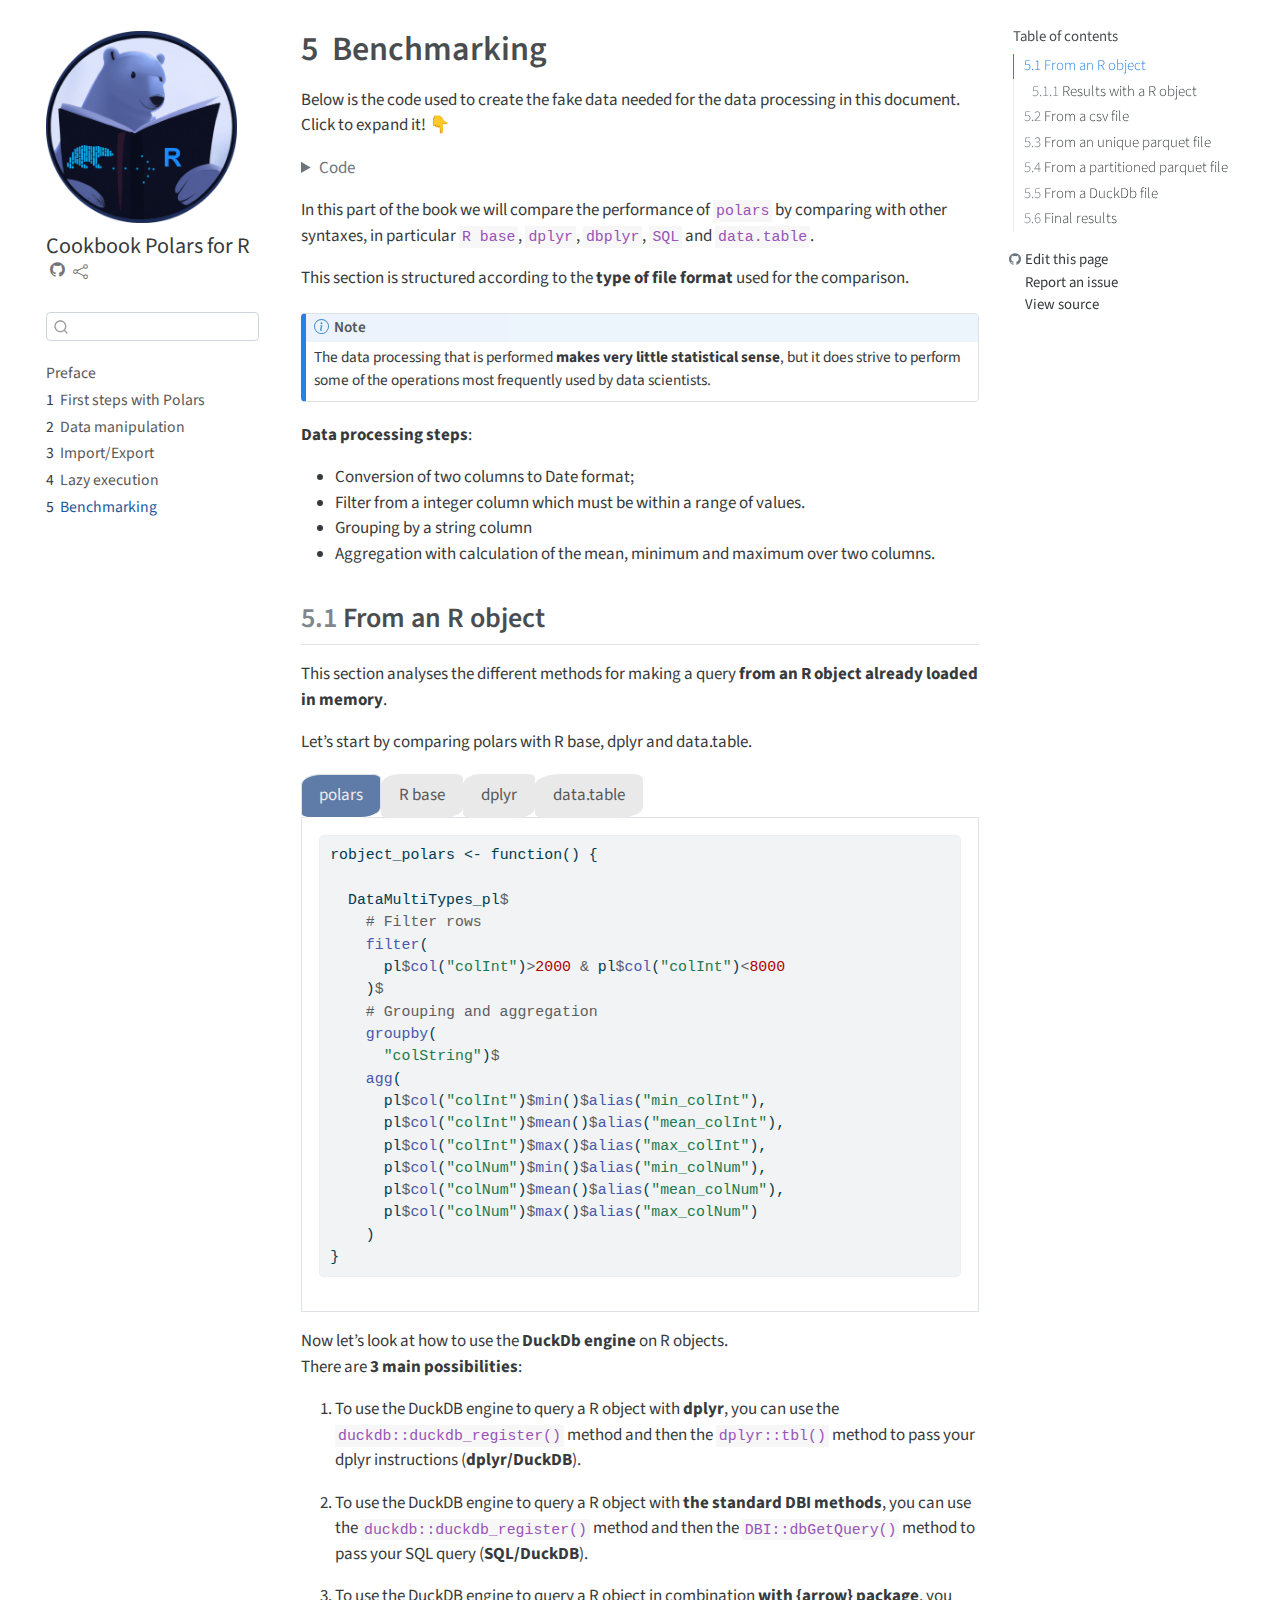
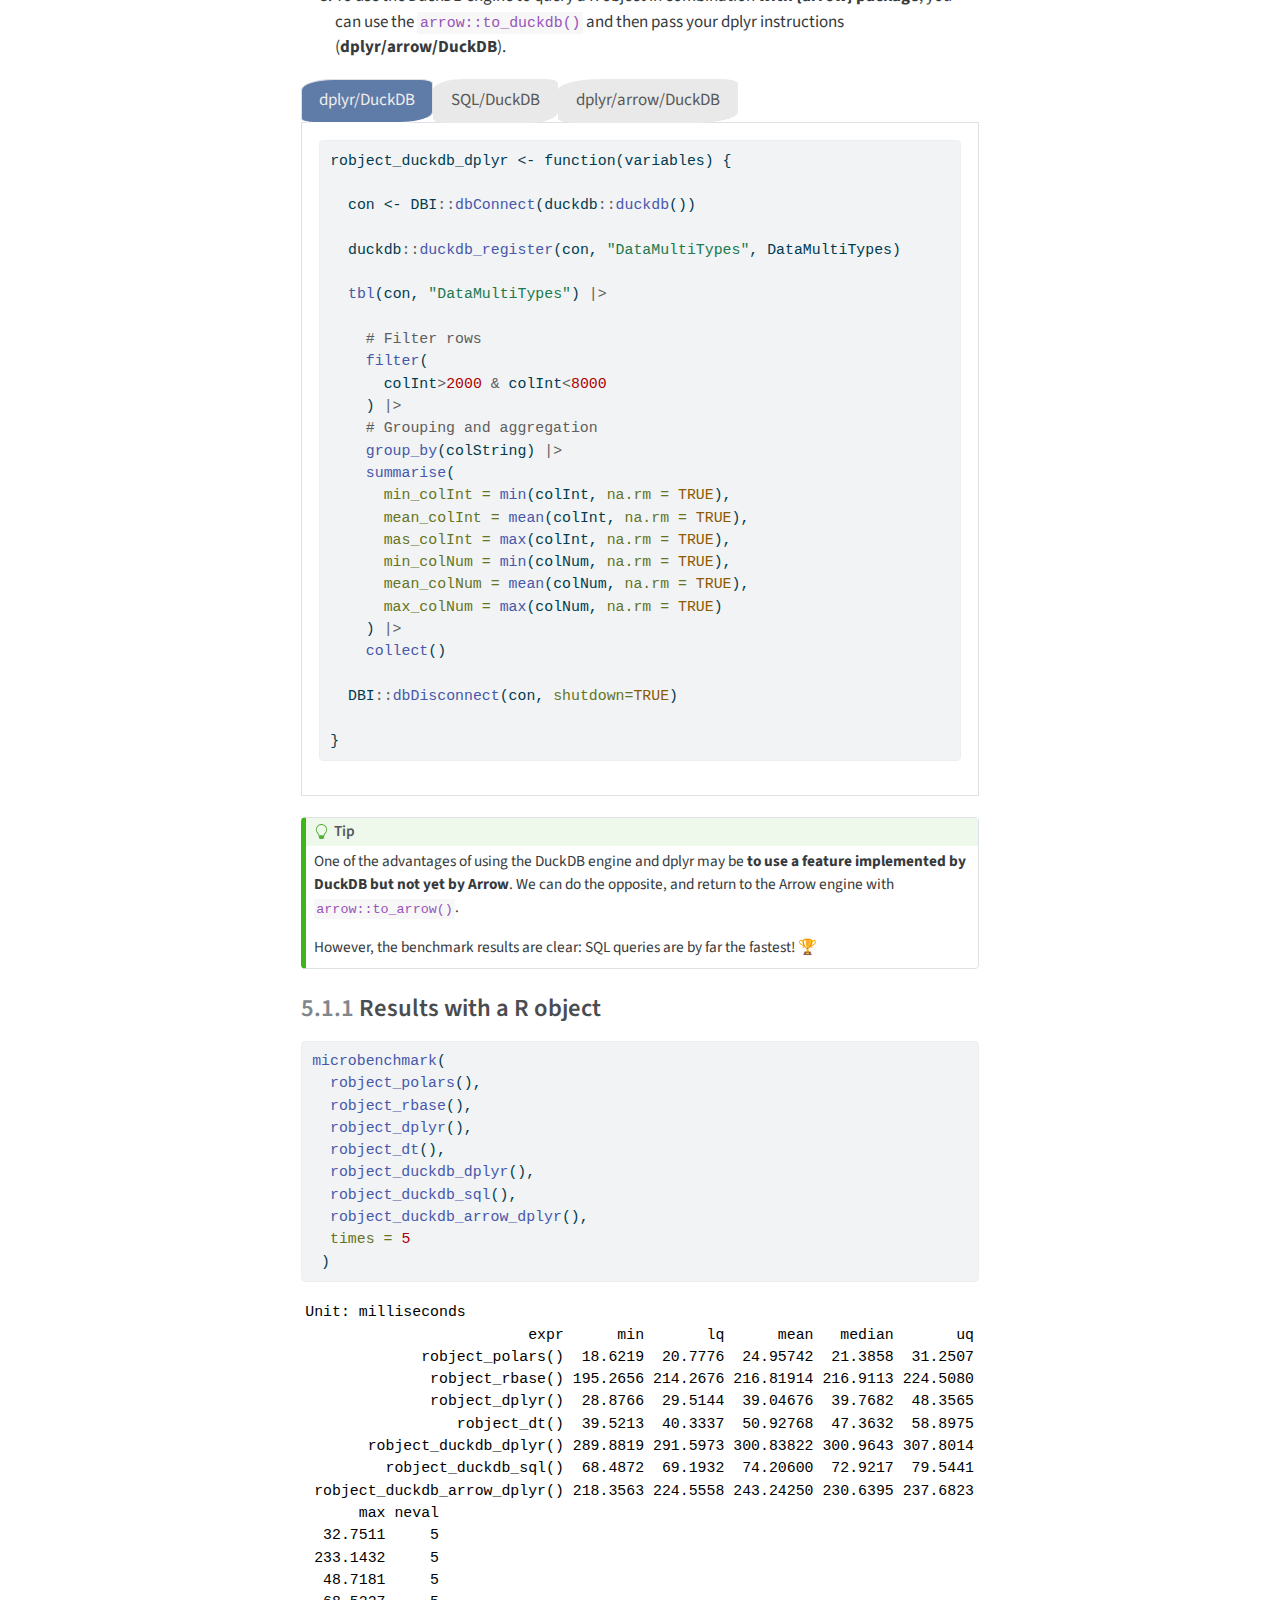
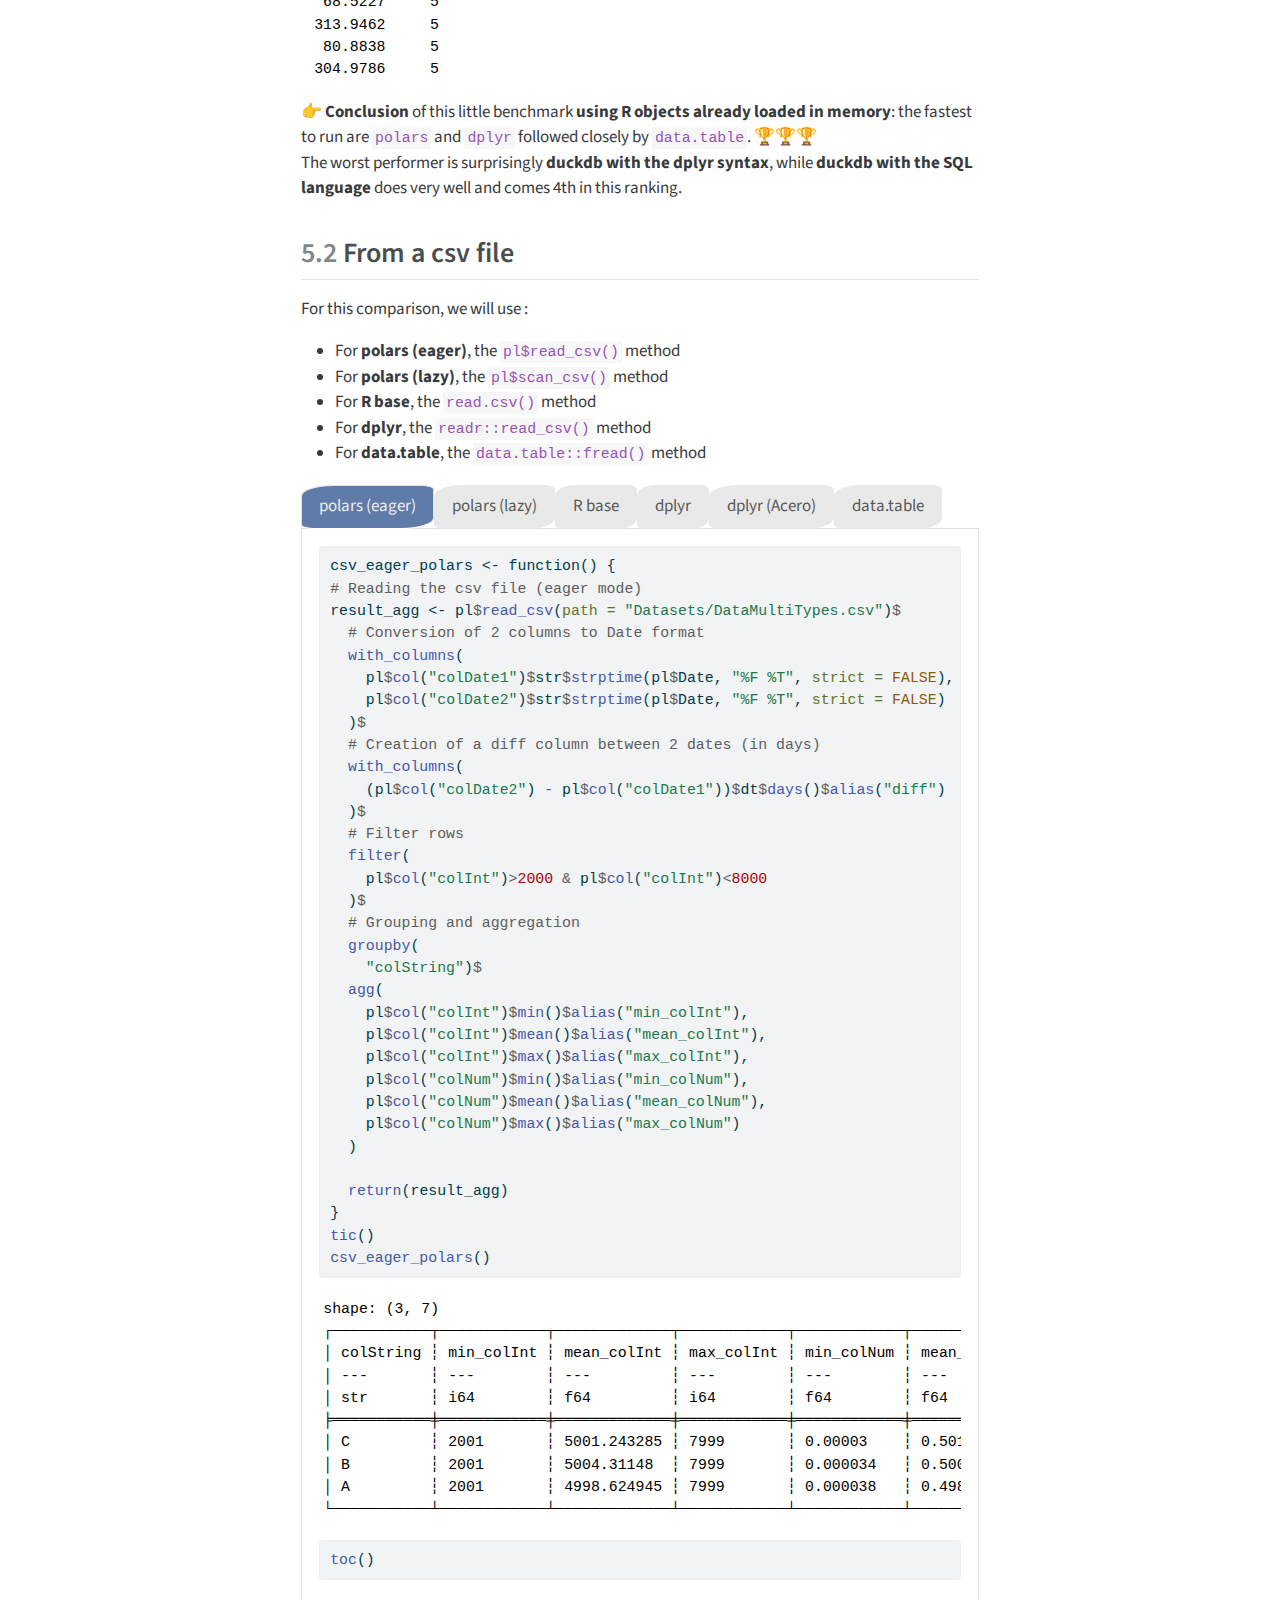
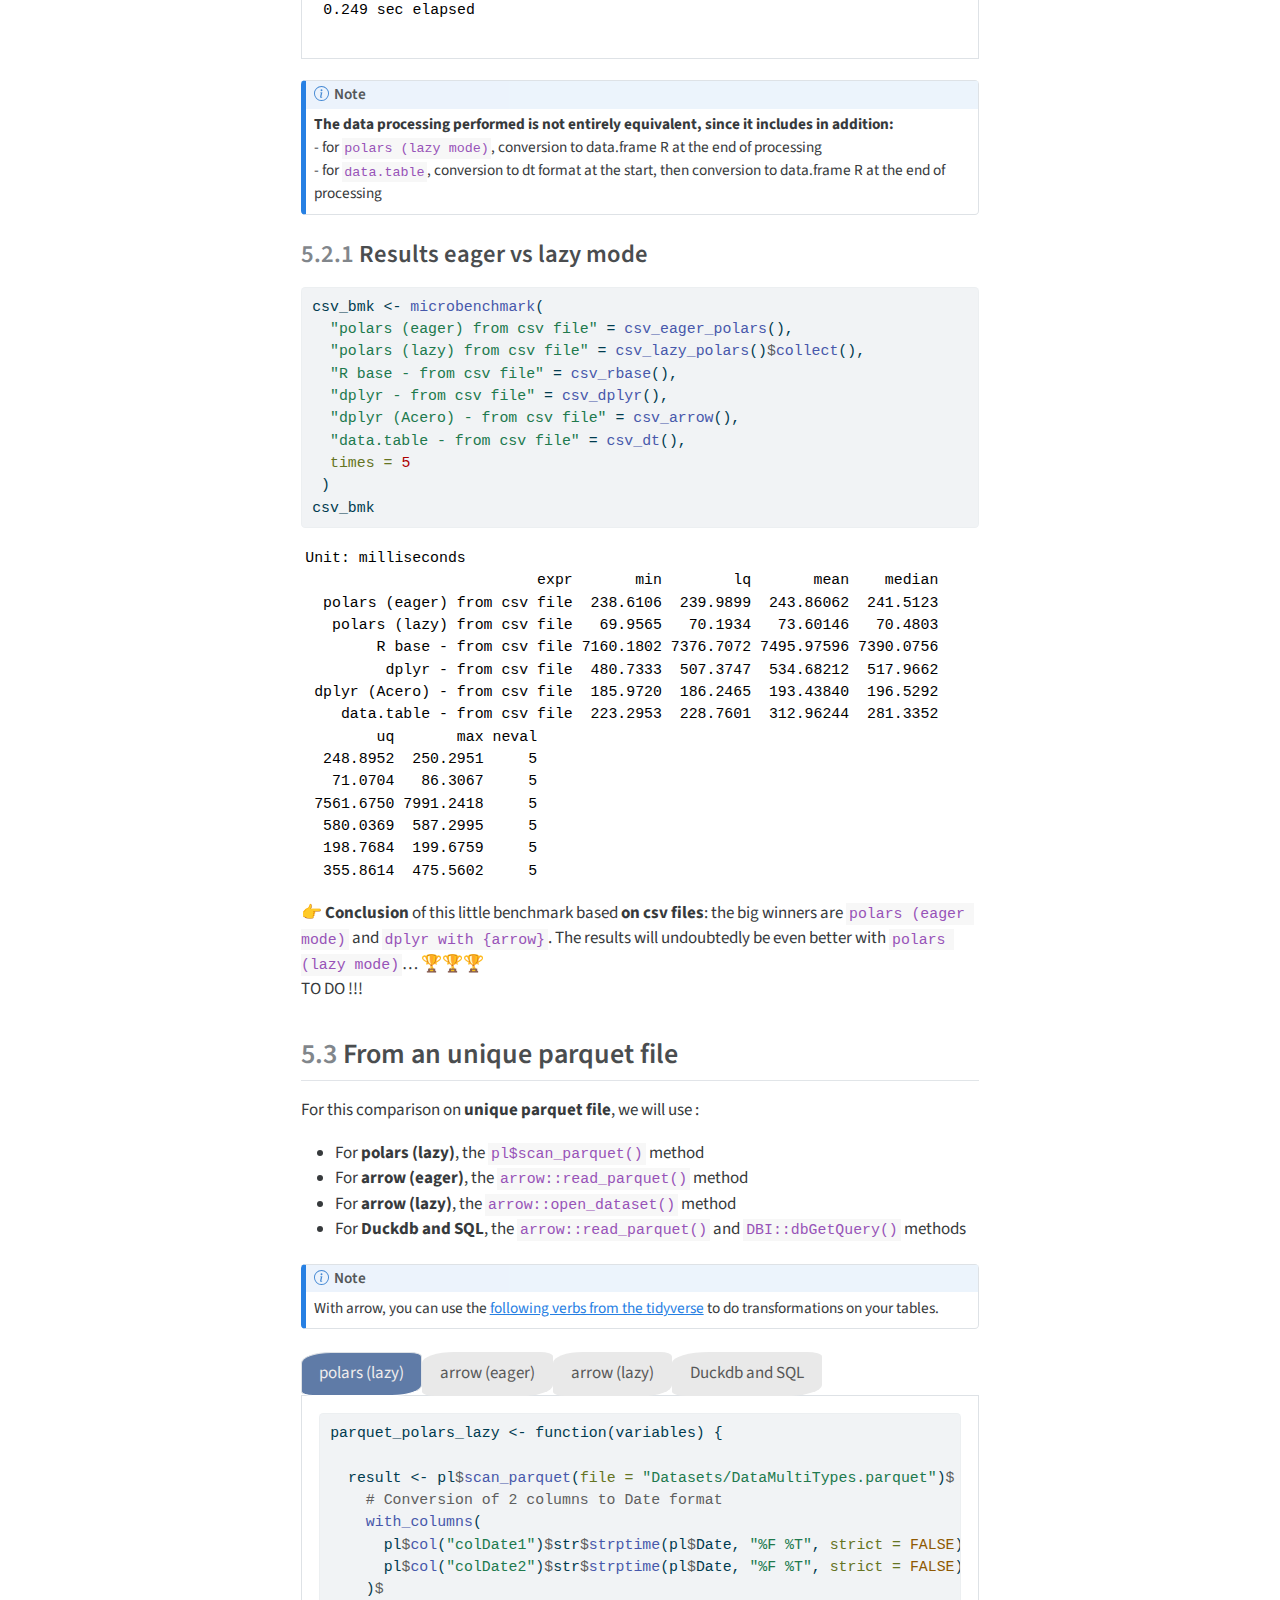
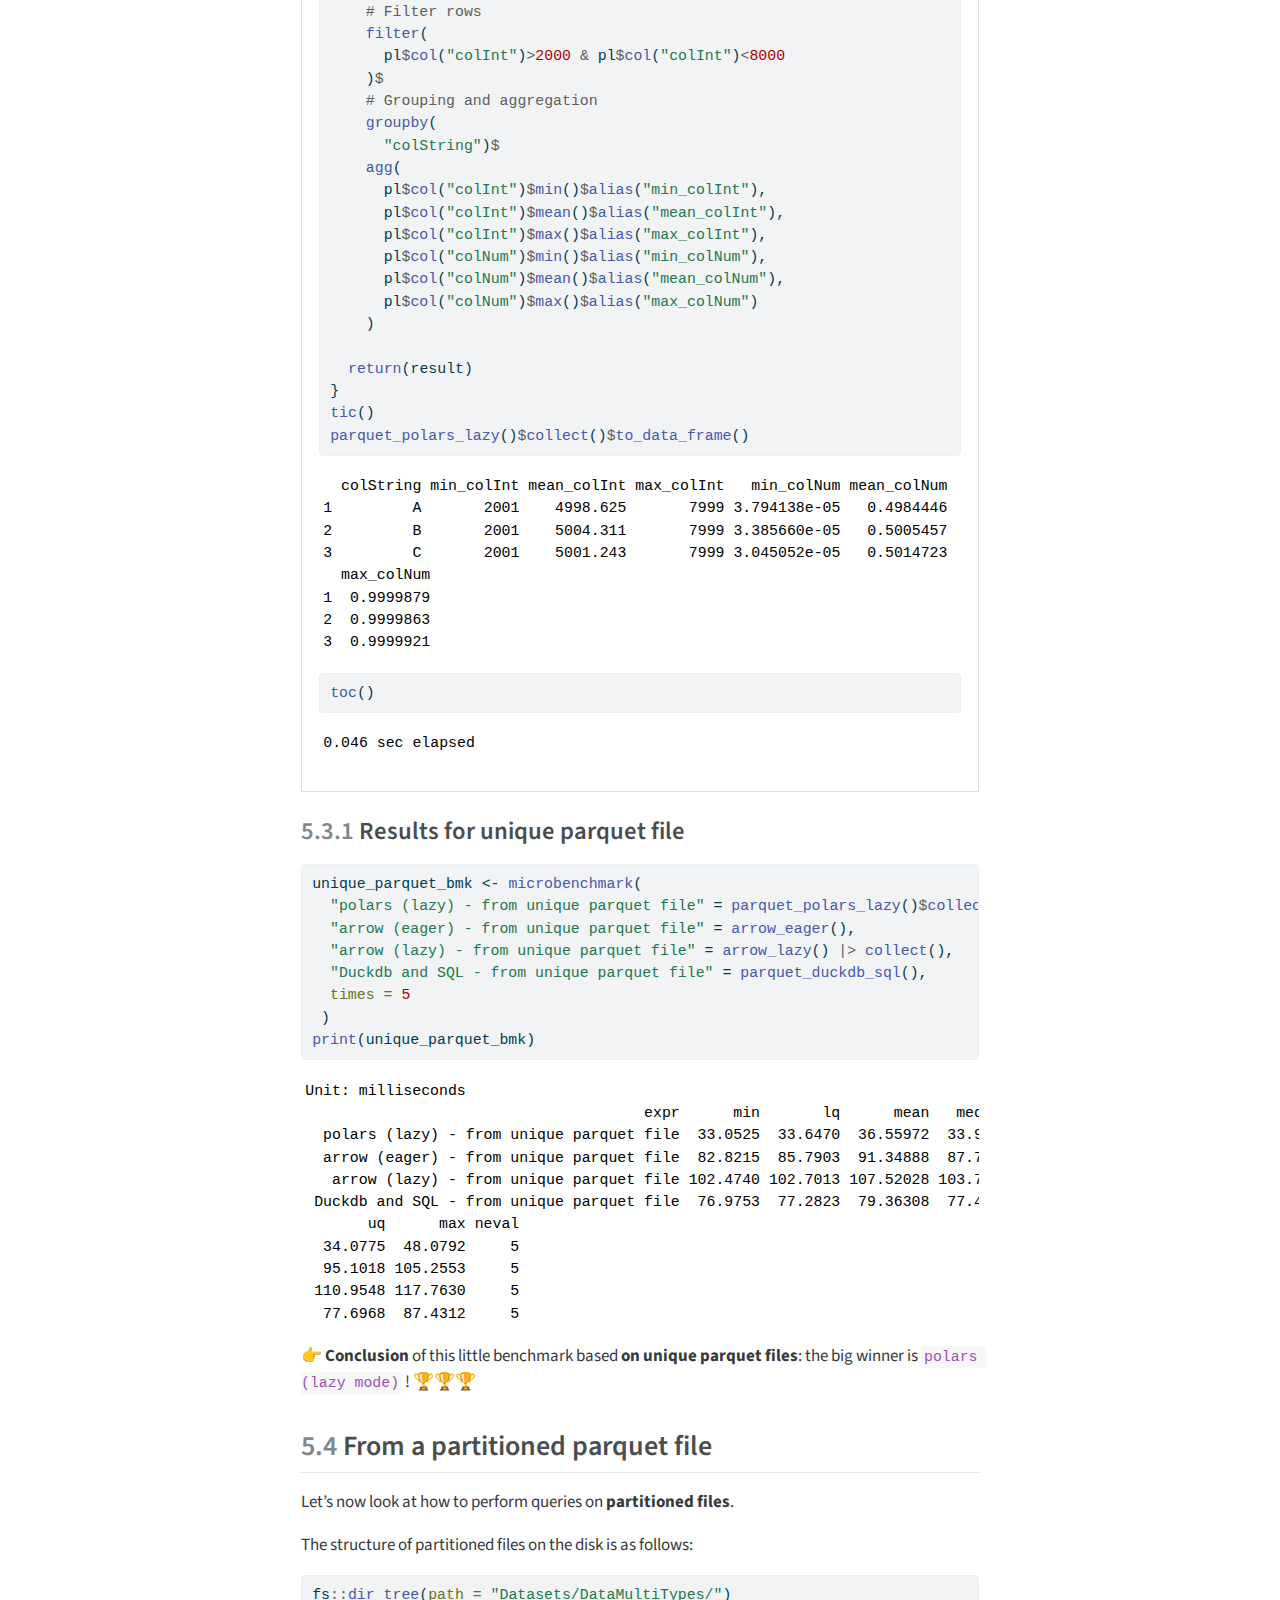
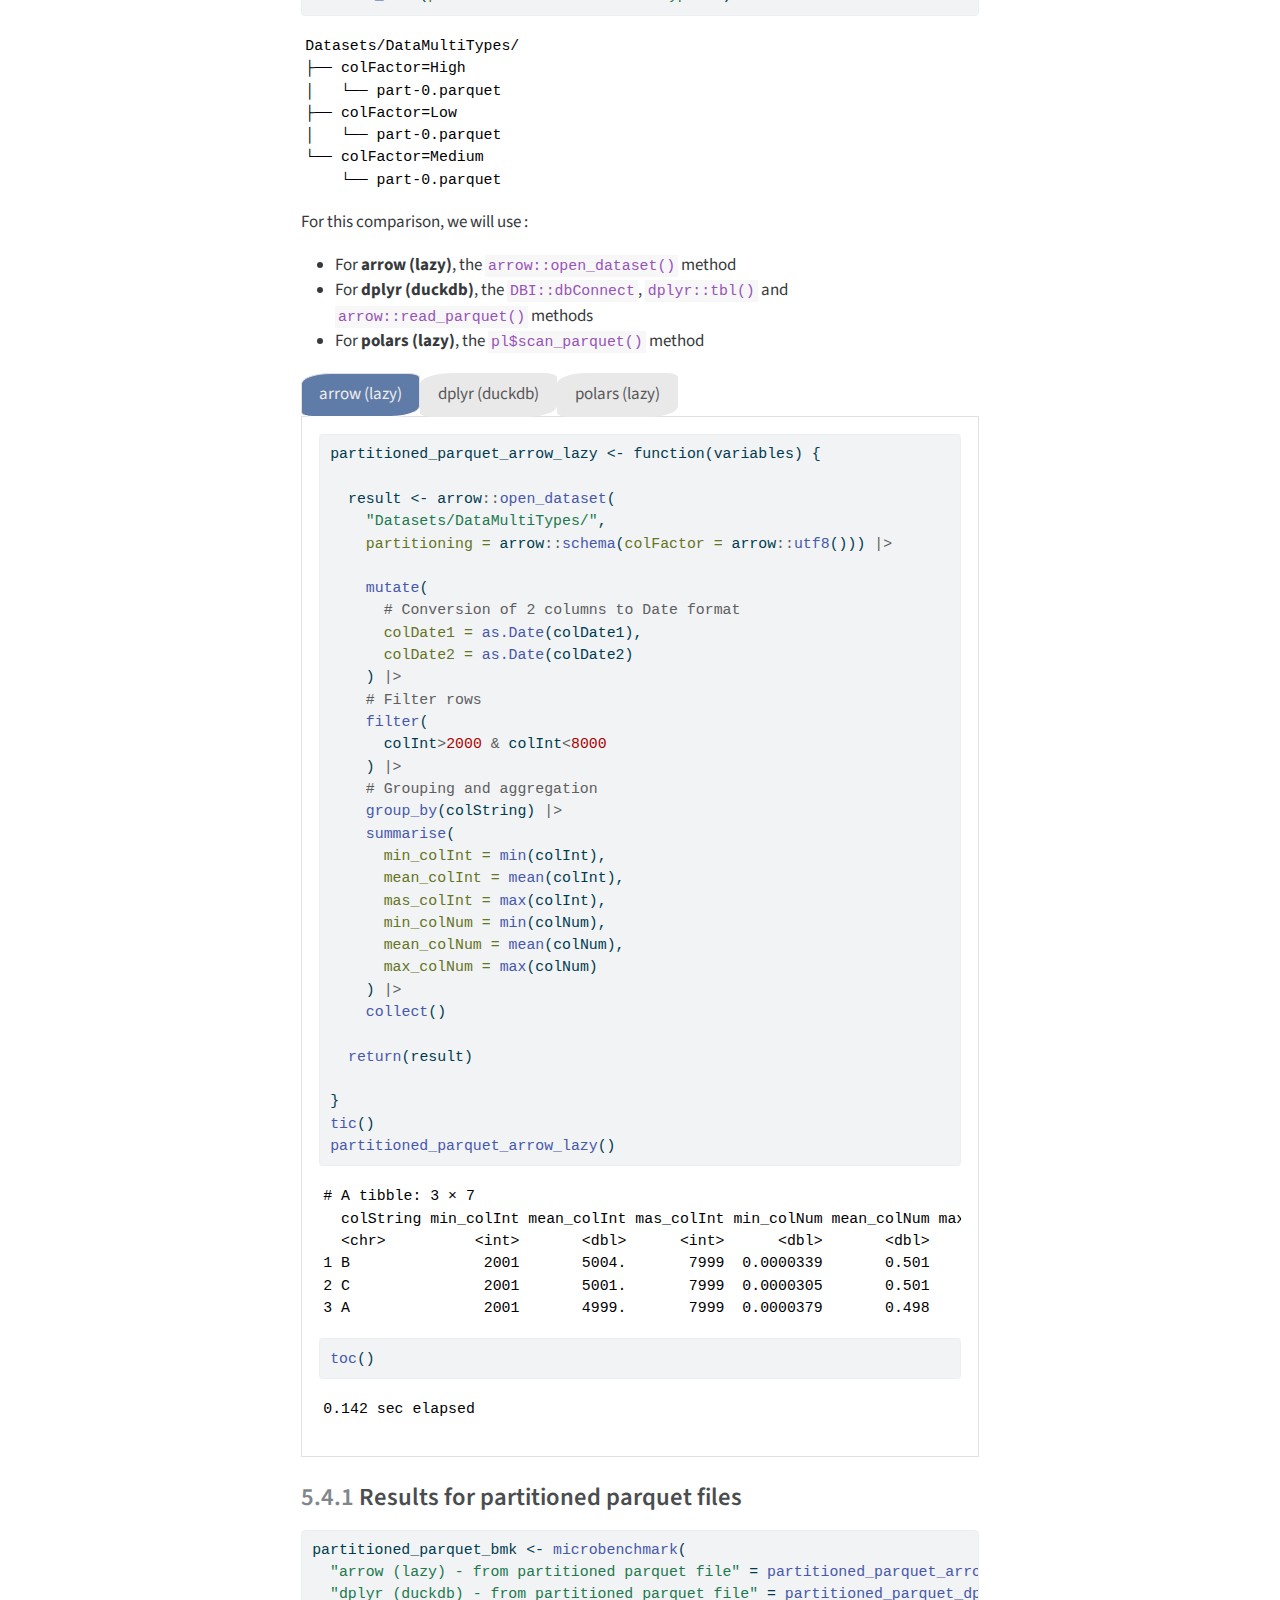
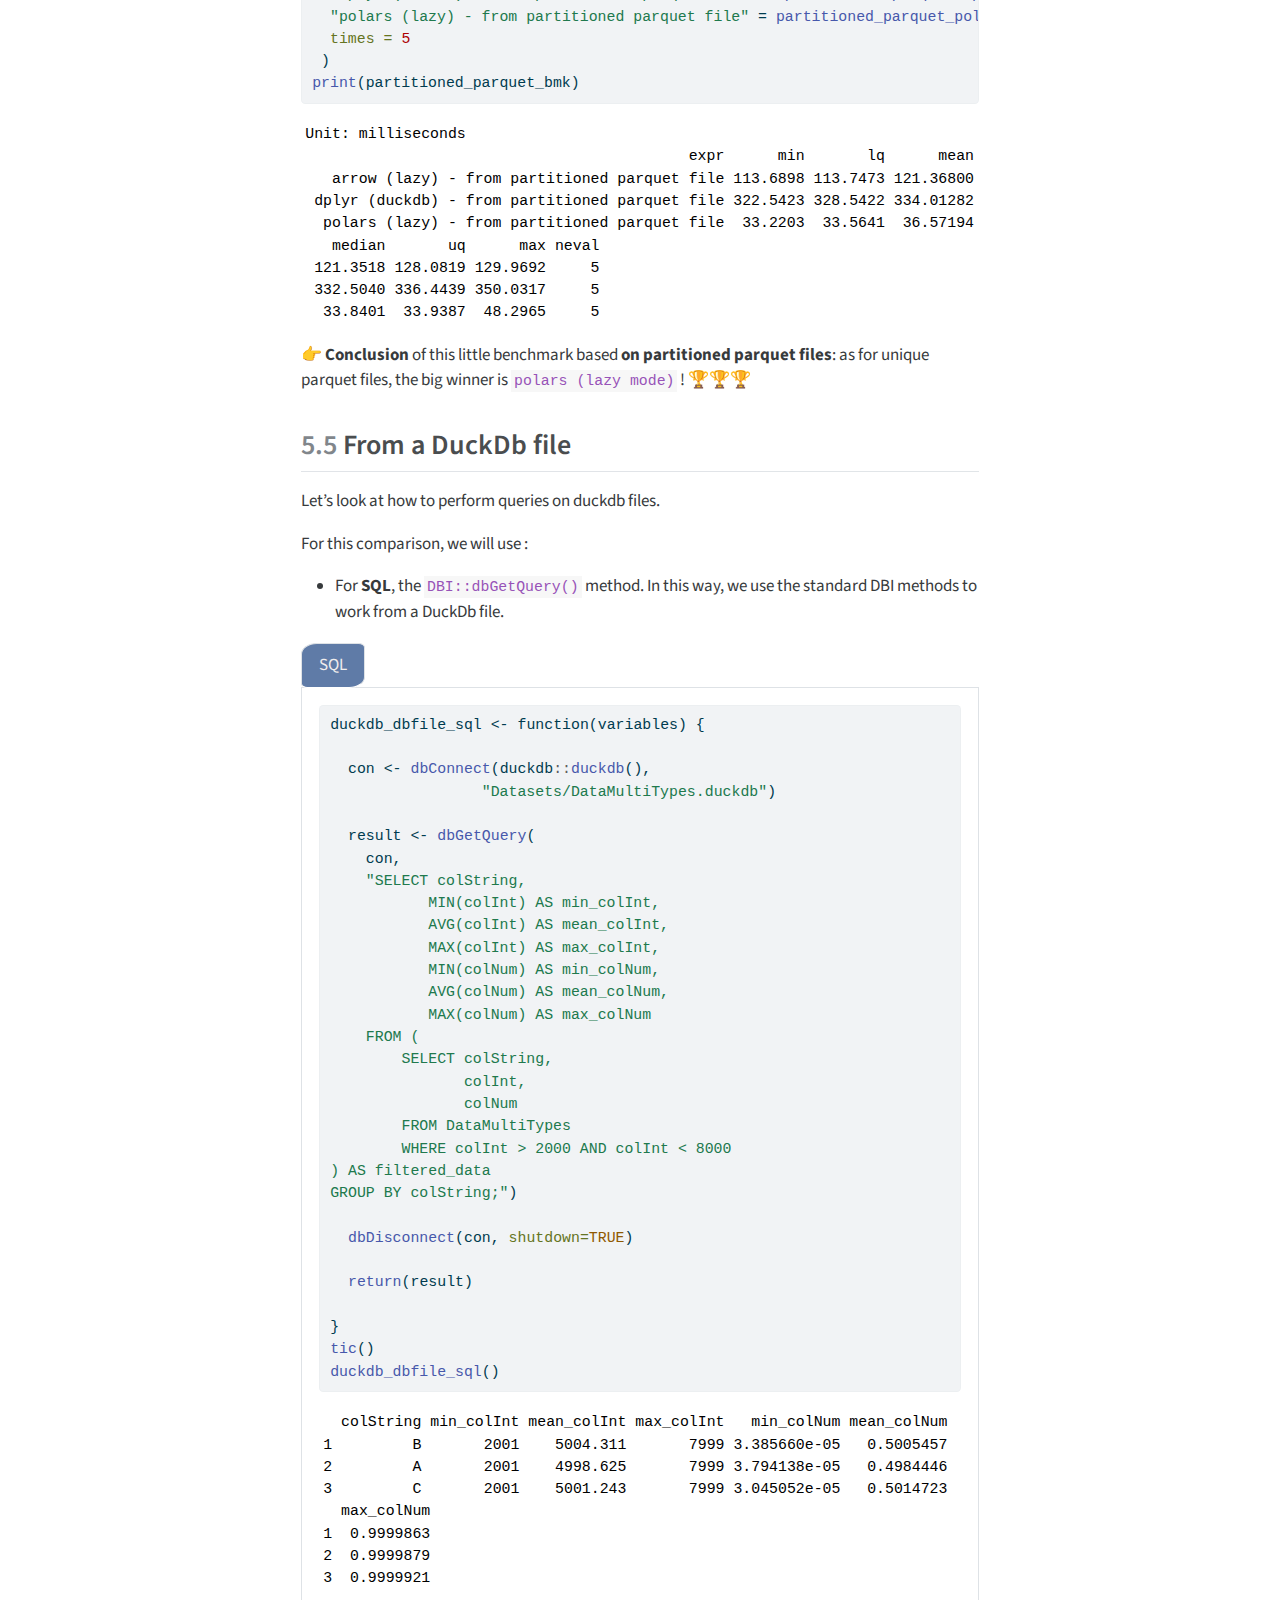
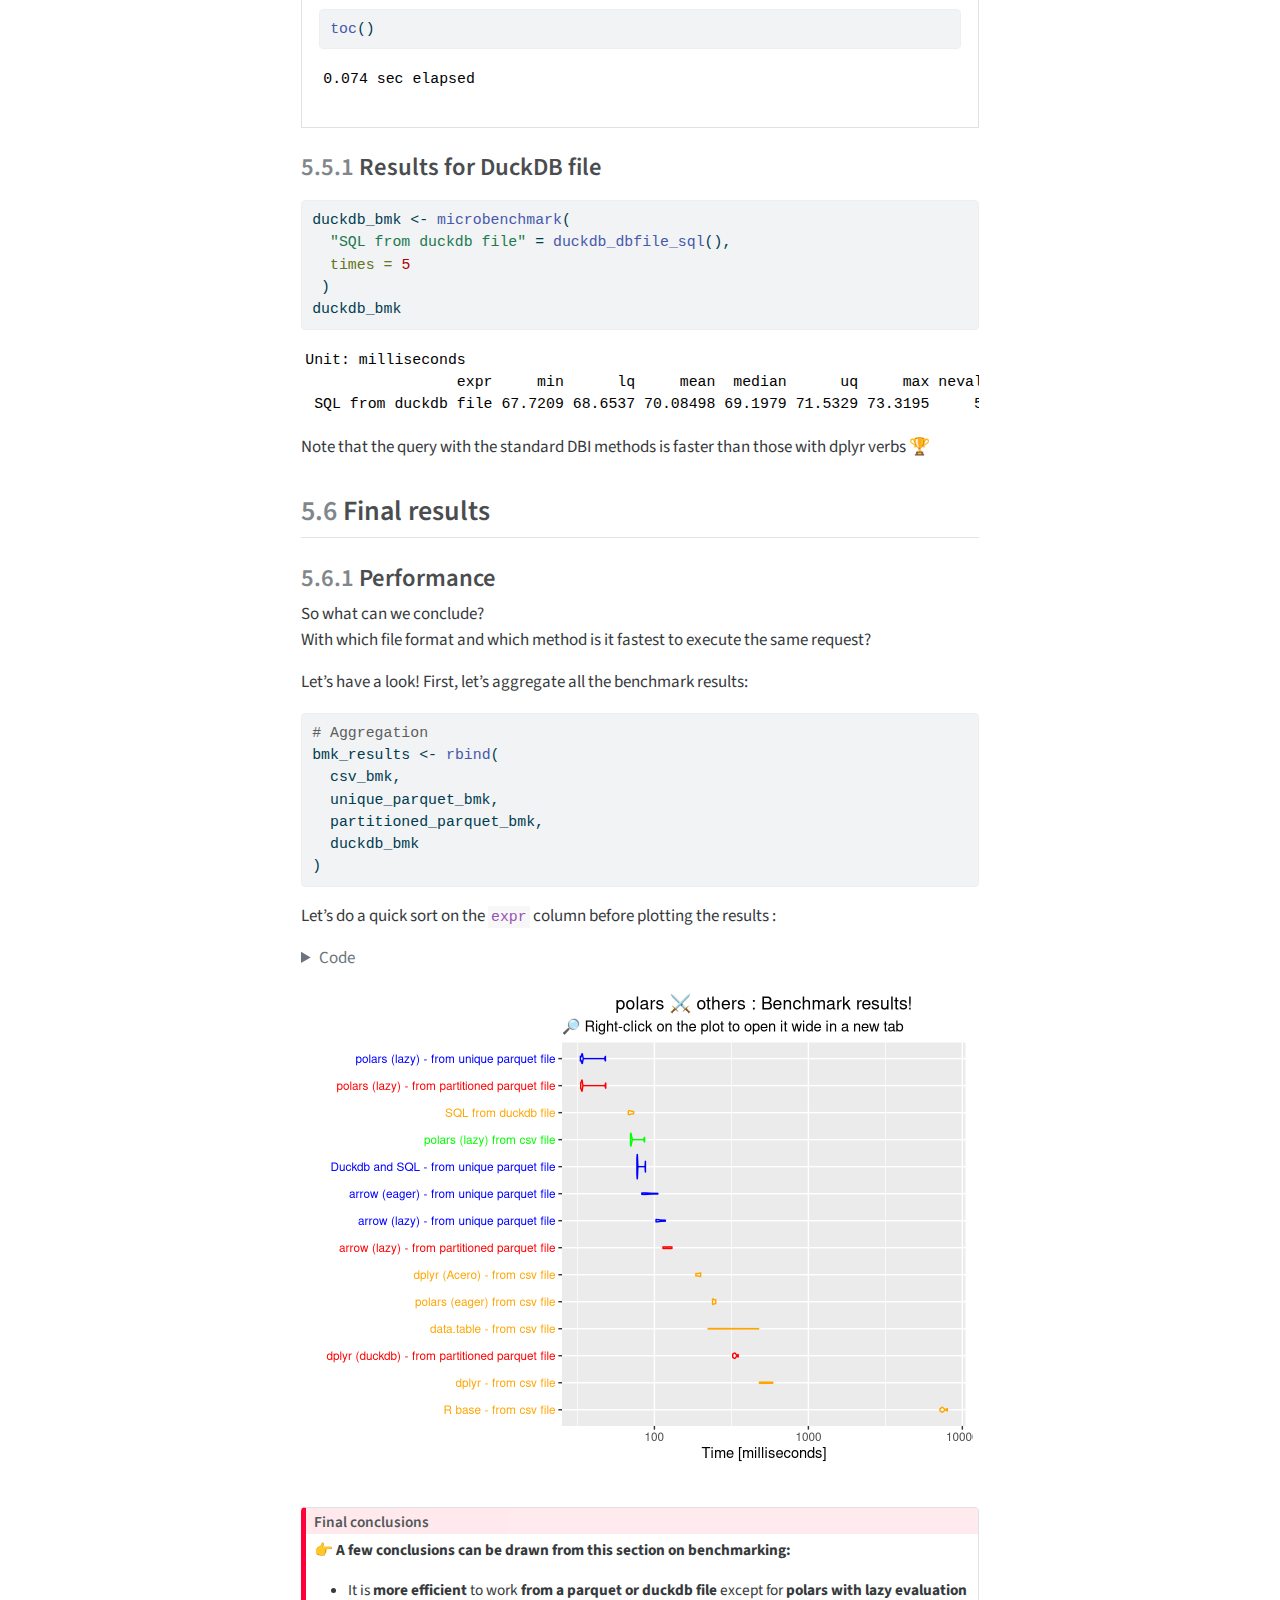
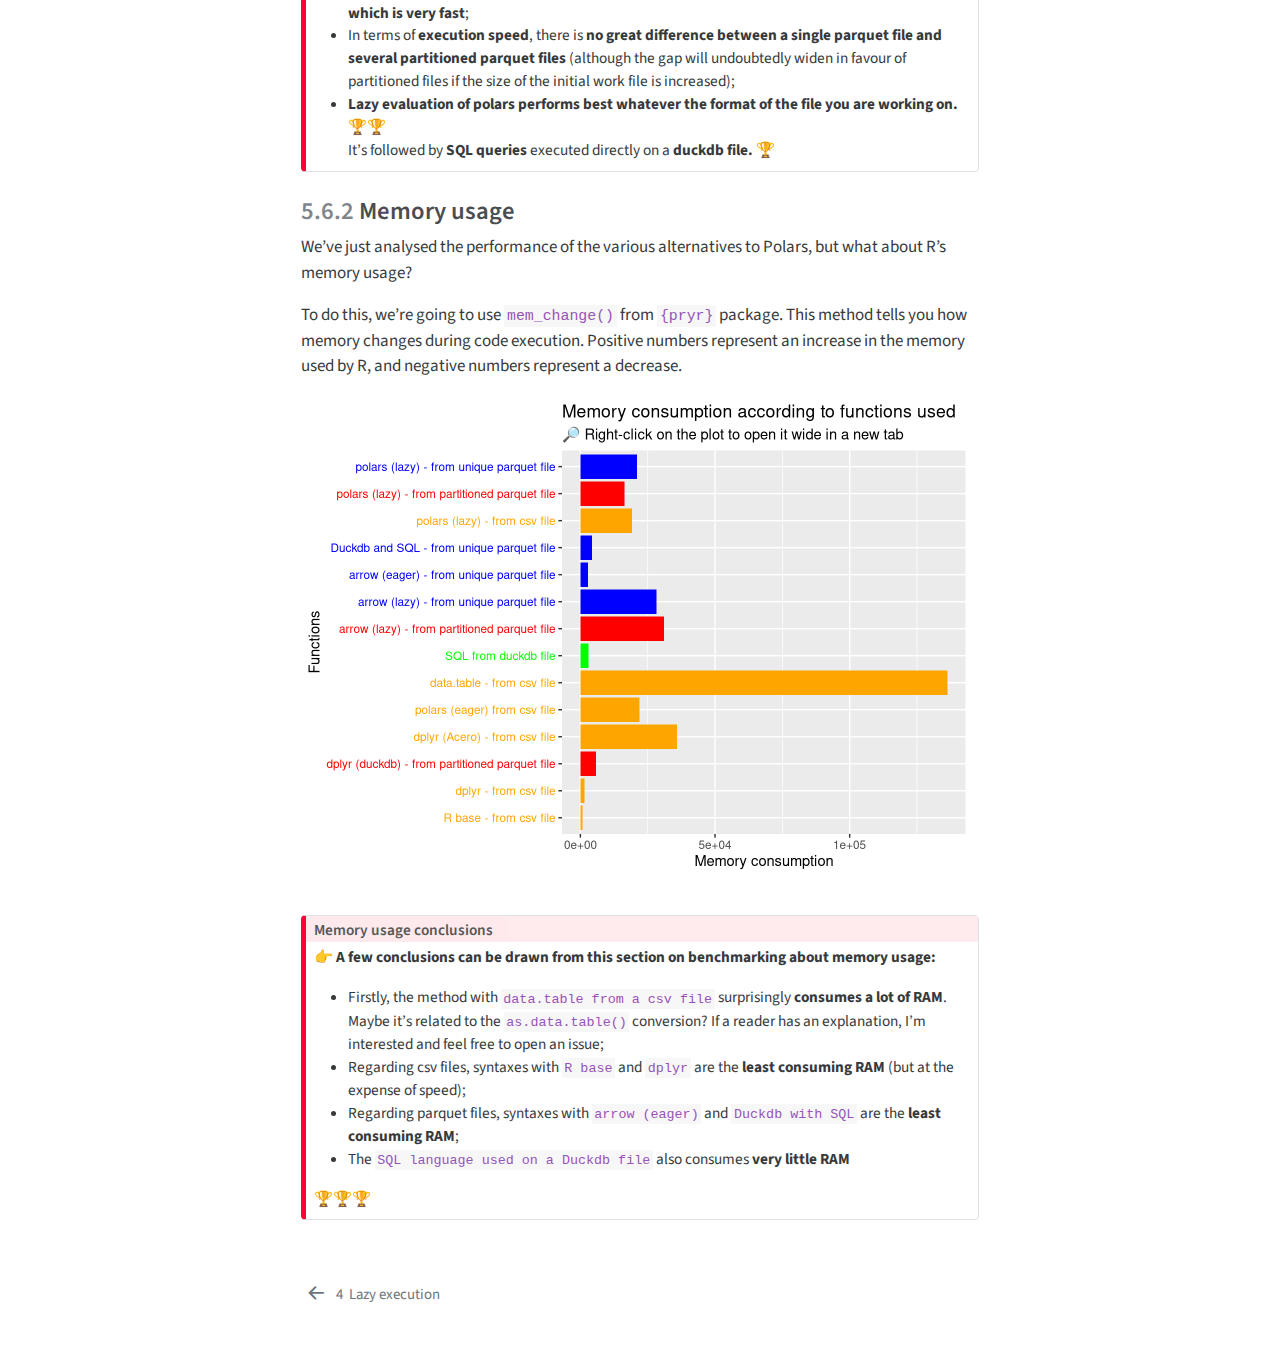
==== benchmarking.html @ 17781efb "Built site for gh-pages" ====
<!DOCTYPE html>
<html xmlns="http://www.w3.org/1999/xhtml" lang="en" xml:lang="en"><head>

<meta charset="utf-8">
<meta name="generator" content="quarto-1.3.433">

<meta name="viewport" content="width=device-width, initial-scale=1.0, user-scalable=yes">

<meta name="description" content="A side-by-side comparison of polars, R base, dplyr, tidyr and data.table packages.">

<title>Cookbook Polars for R - 5&nbsp; Benchmarking</title>
<style>
code{white-space: pre-wrap;}
span.smallcaps{font-variant: small-caps;}
div.columns{display: flex; gap: min(4vw, 1.5em);}
div.column{flex: auto; overflow-x: auto;}
div.hanging-indent{margin-left: 1.5em; text-indent: -1.5em;}
ul.task-list{list-style: none;}
ul.task-list li input[type="checkbox"] {
  width: 0.8em;
  margin: 0 0.8em 0.2em -1em; /* quarto-specific, see https://github.com/quarto-dev/quarto-cli/issues/4556 */ 
  vertical-align: middle;
}
/* CSS for syntax highlighting */
pre > code.sourceCode { white-space: pre; position: relative; }
pre > code.sourceCode > span { display: inline-block; line-height: 1.25; }
pre > code.sourceCode > span:empty { height: 1.2em; }
.sourceCode { overflow: visible; }
code.sourceCode > span { color: inherit; text-decoration: inherit; }
div.sourceCode { margin: 1em 0; }
pre.sourceCode { margin: 0; }
@media screen {
div.sourceCode { overflow: auto; }
}
@media print {
pre > code.sourceCode { white-space: pre-wrap; }
pre > code.sourceCode > span { text-indent: -5em; padding-left: 5em; }
}
pre.numberSource code
  { counter-reset: source-line 0; }
pre.numberSource code > span
  { position: relative; left: -4em; counter-increment: source-line; }
pre.numberSource code > span > a:first-child::before
  { content: counter(source-line);
    position: relative; left: -1em; text-align: right; vertical-align: baseline;
    border: none; display: inline-block;
    -webkit-touch-callout: none; -webkit-user-select: none;
    -khtml-user-select: none; -moz-user-select: none;
    -ms-user-select: none; user-select: none;
    padding: 0 4px; width: 4em;
  }
pre.numberSource { margin-left: 3em;  padding-left: 4px; }
div.sourceCode
  {   }
@media screen {
pre > code.sourceCode > span > a:first-child::before { text-decoration: underline; }
}
</style>


<script src="site_libs/quarto-nav/quarto-nav.js"></script>
<script src="site_libs/quarto-nav/headroom.min.js"></script>
<script src="site_libs/clipboard/clipboard.min.js"></script>
<script src="site_libs/quarto-search/autocomplete.umd.js"></script>
<script src="site_libs/quarto-search/fuse.min.js"></script>
<script src="site_libs/quarto-search/quarto-search.js"></script>
<meta name="quarto:offset" content="./">
<link href="./lazy_execution.html" rel="prev">
<link href="./logo_cookbook_rpolars.png" rel="icon" type="image/png">
<script src="site_libs/quarto-html/quarto.js"></script>
<script src="site_libs/quarto-html/popper.min.js"></script>
<script src="site_libs/quarto-html/tippy.umd.min.js"></script>
<script src="site_libs/quarto-html/anchor.min.js"></script>
<link href="site_libs/quarto-html/tippy.css" rel="stylesheet">
<link href="site_libs/quarto-html/quarto-syntax-highlighting.css" rel="stylesheet" id="quarto-text-highlighting-styles">
<script src="site_libs/bootstrap/bootstrap.min.js"></script>
<link href="site_libs/bootstrap/bootstrap-icons.css" rel="stylesheet">
<link href="site_libs/bootstrap/bootstrap.min.css" rel="stylesheet" id="quarto-bootstrap" data-mode="light">
<script id="quarto-search-options" type="application/json">{
  "location": "sidebar",
  "copy-button": false,
  "collapse-after": 3,
  "panel-placement": "start",
  "type": "textbox",
  "limit": 20,
  "language": {
    "search-no-results-text": "No results",
    "search-matching-documents-text": "matching documents",
    "search-copy-link-title": "Copy link to search",
    "search-hide-matches-text": "Hide additional matches",
    "search-more-match-text": "more match in this document",
    "search-more-matches-text": "more matches in this document",
    "search-clear-button-title": "Clear",
    "search-detached-cancel-button-title": "Cancel",
    "search-submit-button-title": "Submit",
    "search-label": "Search"
  }
}</script>


<link rel="stylesheet" href="custom.css">
</head>

<body class="nav-sidebar floating">

<div id="quarto-search-results"></div>
  <header id="quarto-header" class="headroom fixed-top">
  <nav class="quarto-secondary-nav">
    <div class="container-fluid d-flex">
      <button type="button" class="quarto-btn-toggle btn" data-bs-toggle="collapse" data-bs-target="#quarto-sidebar,#quarto-sidebar-glass" aria-controls="quarto-sidebar" aria-expanded="false" aria-label="Toggle sidebar navigation" onclick="if (window.quartoToggleHeadroom) { window.quartoToggleHeadroom(); }">
        <i class="bi bi-layout-text-sidebar-reverse"></i>
      </button>
      <nav class="quarto-page-breadcrumbs" aria-label="breadcrumb"><ol class="breadcrumb"><li class="breadcrumb-item"><a href="./benchmarking.html"><span class="chapter-number">5</span>&nbsp; <span class="chapter-title">Benchmarking</span></a></li></ol></nav>
      <a class="flex-grow-1" role="button" data-bs-toggle="collapse" data-bs-target="#quarto-sidebar,#quarto-sidebar-glass" aria-controls="quarto-sidebar" aria-expanded="false" aria-label="Toggle sidebar navigation" onclick="if (window.quartoToggleHeadroom) { window.quartoToggleHeadroom(); }">      
      </a>
      <button type="button" class="btn quarto-search-button" aria-label="" onclick="window.quartoOpenSearch();">
        <i class="bi bi-search"></i>
      </button>
    </div>
  </nav>
</header>
<!-- content -->
<div id="quarto-content" class="quarto-container page-columns page-rows-contents page-layout-article">
<!-- sidebar -->
  <nav id="quarto-sidebar" class="sidebar collapse collapse-horizontal sidebar-navigation floating overflow-auto">
    <div class="pt-lg-2 mt-2 text-left sidebar-header sidebar-header-stacked">
      <a href="./index.html" class="sidebar-logo-link">
      <img src="./logo_cookbook_rpolars.png" alt="" class="sidebar-logo py-0 d-lg-inline d-none">
      </a>
    <div class="sidebar-title mb-0 py-0">
      <a href="./">Cookbook Polars for R</a> 
        <div class="sidebar-tools-main">
    <a href="https://github.com/ddotta/cookbook-rpolars/tree/main/book/" rel="" title="Source Code" class="quarto-navigation-tool px-1" aria-label="Source Code"><i class="bi bi-github"></i></a>
    <div class="dropdown">
      <a href="" title="Share" id="quarto-navigation-tool-dropdown-0" class="quarto-navigation-tool dropdown-toggle px-1" data-bs-toggle="dropdown" aria-expanded="false" aria-label="Share"><i class="bi bi-share"></i></a>
      <ul class="dropdown-menu" aria-labelledby="quarto-navigation-tool-dropdown-0">
          <li>
            <a class="dropdown-item sidebar-tools-main-item" href="https://twitter.com/intent/tweet?url=|url|">
              <i class="bi bi-bi-twitter pe-1"></i>
            Twitter
            </a>
          </li>
          <li>
            <a class="dropdown-item sidebar-tools-main-item" href="https://www.linkedin.com/sharing/share-offsite/?url=|url|">
              <i class="bi bi-bi-linkedin pe-1"></i>
            LinkedIn
            </a>
          </li>
      </ul>
    </div>
</div>
    </div>
      </div>
        <div class="mt-2 flex-shrink-0 align-items-center">
        <div class="sidebar-search">
        <div id="quarto-search" class="" title="Search"></div>
        </div>
        </div>
    <div class="sidebar-menu-container"> 
    <ul class="list-unstyled mt-1">
        <li class="sidebar-item">
  <div class="sidebar-item-container"> 
  <a href="./index.html" class="sidebar-item-text sidebar-link">
 <span class="menu-text">Preface</span></a>
  </div>
</li>
        <li class="sidebar-item">
  <div class="sidebar-item-container"> 
  <a href="./first_steps.html" class="sidebar-item-text sidebar-link">
 <span class="menu-text"><span class="chapter-number">1</span>&nbsp; <span class="chapter-title">First steps with Polars</span></span></a>
  </div>
</li>
        <li class="sidebar-item">
  <div class="sidebar-item-container"> 
  <a href="./data_manipulation.html" class="sidebar-item-text sidebar-link">
 <span class="menu-text"><span class="chapter-number">2</span>&nbsp; <span class="chapter-title">Data manipulation</span></span></a>
  </div>
</li>
        <li class="sidebar-item">
  <div class="sidebar-item-container"> 
  <a href="./import_export.html" class="sidebar-item-text sidebar-link">
 <span class="menu-text"><span class="chapter-number">3</span>&nbsp; <span class="chapter-title">Import/Export</span></span></a>
  </div>
</li>
        <li class="sidebar-item">
  <div class="sidebar-item-container"> 
  <a href="./lazy_execution.html" class="sidebar-item-text sidebar-link">
 <span class="menu-text"><span class="chapter-number">4</span>&nbsp; <span class="chapter-title">Lazy execution</span></span></a>
  </div>
</li>
        <li class="sidebar-item">
  <div class="sidebar-item-container"> 
  <a href="./benchmarking.html" class="sidebar-item-text sidebar-link active">
 <span class="menu-text"><span class="chapter-number">5</span>&nbsp; <span class="chapter-title">Benchmarking</span></span></a>
  </div>
</li>
    </ul>
    </div>
</nav>
<div id="quarto-sidebar-glass" data-bs-toggle="collapse" data-bs-target="#quarto-sidebar,#quarto-sidebar-glass"></div>
<!-- margin-sidebar -->
    <div id="quarto-margin-sidebar" class="sidebar margin-sidebar">
        <nav id="TOC" role="doc-toc" class="toc-active">
    <h2 id="toc-title">Table of contents</h2>
   
  <ul>
  <li><a href="#from-an-r-object" id="toc-from-an-r-object" class="nav-link active" data-scroll-target="#from-an-r-object"><span class="header-section-number">5.1</span> From an R object</a>
  <ul class="collapse">
  <li><a href="#results-with-a-r-object" id="toc-results-with-a-r-object" class="nav-link" data-scroll-target="#results-with-a-r-object"><span class="header-section-number">5.1.1</span> Results with a R object</a></li>
  </ul></li>
  <li><a href="#from-a-csv-file" id="toc-from-a-csv-file" class="nav-link" data-scroll-target="#from-a-csv-file"><span class="header-section-number">5.2</span> From a csv file</a>
  <ul class="collapse">
  <li><a href="#results-eager-vs-lazy-mode" id="toc-results-eager-vs-lazy-mode" class="nav-link" data-scroll-target="#results-eager-vs-lazy-mode"><span class="header-section-number">5.2.1</span> Results eager vs lazy mode</a></li>
  </ul></li>
  <li><a href="#from-an-unique-parquet-file" id="toc-from-an-unique-parquet-file" class="nav-link" data-scroll-target="#from-an-unique-parquet-file"><span class="header-section-number">5.3</span> From an unique parquet file</a>
  <ul class="collapse">
  <li><a href="#results-for-unique-parquet-file" id="toc-results-for-unique-parquet-file" class="nav-link" data-scroll-target="#results-for-unique-parquet-file"><span class="header-section-number">5.3.1</span> Results for unique parquet file</a></li>
  </ul></li>
  <li><a href="#from-a-partitioned-parquet-file" id="toc-from-a-partitioned-parquet-file" class="nav-link" data-scroll-target="#from-a-partitioned-parquet-file"><span class="header-section-number">5.4</span> From a partitioned parquet file</a>
  <ul class="collapse">
  <li><a href="#results-for-partitioned-parquet-files" id="toc-results-for-partitioned-parquet-files" class="nav-link" data-scroll-target="#results-for-partitioned-parquet-files"><span class="header-section-number">5.4.1</span> Results for partitioned parquet files</a></li>
  </ul></li>
  <li><a href="#from-a-duckdb-file" id="toc-from-a-duckdb-file" class="nav-link" data-scroll-target="#from-a-duckdb-file"><span class="header-section-number">5.5</span> From a DuckDb file</a>
  <ul class="collapse">
  <li><a href="#results-for-duckdb-file" id="toc-results-for-duckdb-file" class="nav-link" data-scroll-target="#results-for-duckdb-file"><span class="header-section-number">5.5.1</span> Results for DuckDB file</a></li>
  </ul></li>
  <li><a href="#final-results" id="toc-final-results" class="nav-link" data-scroll-target="#final-results"><span class="header-section-number">5.6</span> Final results</a>
  <ul class="collapse">
  <li><a href="#performance" id="toc-performance" class="nav-link" data-scroll-target="#performance"><span class="header-section-number">5.6.1</span> Performance</a></li>
  <li><a href="#memory-usage" id="toc-memory-usage" class="nav-link" data-scroll-target="#memory-usage"><span class="header-section-number">5.6.2</span> Memory usage</a></li>
  </ul></li>
  </ul>
<div class="toc-actions"><div><i class="bi bi-github"></i></div><div class="action-links"><p><a href="https://github.com/ddotta/cookbook-rpolars/edit/main/book/benchmarking.qmd" class="toc-action">Edit this page</a></p><p><a href="https://github.com/ddotta/cookbook-rpolars/issues/new" class="toc-action">Report an issue</a></p><p><a href="https://github.com/ddotta/cookbook-rpolars/blob/main/book/benchmarking.qmd" class="toc-action">View source</a></p></div></div></nav>
    </div>
<!-- main -->
<main class="content" id="quarto-document-content">

<header id="title-block-header" class="quarto-title-block default">
<div class="quarto-title">
<h1 class="title"><span class="chapter-number">5</span>&nbsp; <span class="chapter-title">Benchmarking</span></h1>
</div>



<div class="quarto-title-meta">

    
  
    
  </div>
  

</header>

<p>Below is the code used to create the fake data needed for the data processing in this document.<br>
Click to expand it! 👇</p>
<div class="cell">
<details>
<summary>Code</summary>
<div class="sourceCode cell-code" id="cb1"><pre class="sourceCode r code-with-copy"><code class="sourceCode r"><span id="cb1-1"><a href="#cb1-1" aria-hidden="true" tabindex="-1"></a><span class="fu">library</span>(polars)</span>
<span id="cb1-2"><a href="#cb1-2" aria-hidden="true" tabindex="-1"></a><span class="fu">library</span>(arrow)</span>
<span id="cb1-3"><a href="#cb1-3" aria-hidden="true" tabindex="-1"></a><span class="fu">library</span>(dplyr)</span>
<span id="cb1-4"><a href="#cb1-4" aria-hidden="true" tabindex="-1"></a><span class="fu">library</span>(data.table)</span>
<span id="cb1-5"><a href="#cb1-5" aria-hidden="true" tabindex="-1"></a><span class="fu">library</span>(DBI)</span>
<span id="cb1-6"><a href="#cb1-6" aria-hidden="true" tabindex="-1"></a><span class="fu">library</span>(duckdb)</span>
<span id="cb1-7"><a href="#cb1-7" aria-hidden="true" tabindex="-1"></a><span class="fu">library</span>(tictoc)</span>
<span id="cb1-8"><a href="#cb1-8" aria-hidden="true" tabindex="-1"></a><span class="fu">library</span>(microbenchmark)</span>
<span id="cb1-9"><a href="#cb1-9" aria-hidden="true" tabindex="-1"></a><span class="fu">library</span>(readr)</span>
<span id="cb1-10"><a href="#cb1-10" aria-hidden="true" tabindex="-1"></a><span class="fu">library</span>(fs)</span>
<span id="cb1-11"><a href="#cb1-11" aria-hidden="true" tabindex="-1"></a><span class="fu">library</span>(ggplot2)</span>
<span id="cb1-12"><a href="#cb1-12" aria-hidden="true" tabindex="-1"></a><span class="fu">library</span>(pryr)</span>
<span id="cb1-13"><a href="#cb1-13" aria-hidden="true" tabindex="-1"></a><span class="fu">library</span>(dbplyr)</span>
<span id="cb1-14"><a href="#cb1-14" aria-hidden="true" tabindex="-1"></a><span class="fu">library</span>(forcats)</span>
<span id="cb1-15"><a href="#cb1-15" aria-hidden="true" tabindex="-1"></a><span class="fu">library</span>(patchwork)</span>
<span id="cb1-16"><a href="#cb1-16" aria-hidden="true" tabindex="-1"></a></span>
<span id="cb1-17"><a href="#cb1-17" aria-hidden="true" tabindex="-1"></a><span class="co"># Creation the "Datasets" folder</span></span>
<span id="cb1-18"><a href="#cb1-18" aria-hidden="true" tabindex="-1"></a><span class="fu">dir.create</span>(<span class="fu">normalizePath</span>(<span class="st">"Datasets"</span>))</span>
<span id="cb1-19"><a href="#cb1-19" aria-hidden="true" tabindex="-1"></a></span>
<span id="cb1-20"><a href="#cb1-20" aria-hidden="true" tabindex="-1"></a><span class="fu">set.seed</span>(<span class="dv">123</span>)</span>
<span id="cb1-21"><a href="#cb1-21" aria-hidden="true" tabindex="-1"></a></span>
<span id="cb1-22"><a href="#cb1-22" aria-hidden="true" tabindex="-1"></a><span class="co"># Creation of large example R data.frame</span></span>
<span id="cb1-23"><a href="#cb1-23" aria-hidden="true" tabindex="-1"></a>DataMultiTypes <span class="ot">&lt;-</span> <span class="fu">data.frame</span>(</span>
<span id="cb1-24"><a href="#cb1-24" aria-hidden="true" tabindex="-1"></a>  <span class="at">colDate1 =</span> <span class="fu">as.POSIXct</span>(<span class="fu">sample</span>(<span class="fu">as.POSIXct</span>(<span class="st">"2023-01-01"</span>)<span class="sc">:</span><span class="fu">as.POSIXct</span>(<span class="st">"2023-06-30"</span>),<span class="dv">500000</span>),<span class="at">origin=</span><span class="st">"1970-01-01"</span>),</span>
<span id="cb1-25"><a href="#cb1-25" aria-hidden="true" tabindex="-1"></a>  <span class="at">colDate2 =</span> <span class="fu">as.POSIXct</span>(<span class="fu">sample</span>(<span class="fu">as.POSIXct</span>(<span class="st">"2023-07-01"</span>)<span class="sc">:</span><span class="fu">as.POSIXct</span>(<span class="st">"2023-12-31"</span>),<span class="dv">500000</span>),<span class="at">origin=</span><span class="st">"1970-01-01"</span>),</span>
<span id="cb1-26"><a href="#cb1-26" aria-hidden="true" tabindex="-1"></a>  <span class="at">colInt =</span> <span class="fu">sample</span>(<span class="dv">1</span><span class="sc">:</span><span class="dv">10000</span>, <span class="dv">500000</span>, <span class="at">replace =</span> <span class="cn">TRUE</span>),</span>
<span id="cb1-27"><a href="#cb1-27" aria-hidden="true" tabindex="-1"></a>  <span class="at">colNum =</span> <span class="fu">runif</span>(<span class="dv">500000</span>),</span>
<span id="cb1-28"><a href="#cb1-28" aria-hidden="true" tabindex="-1"></a>  <span class="at">colString =</span> <span class="fu">sample</span>(<span class="fu">c</span>(<span class="st">"A"</span>, <span class="st">"B"</span>, <span class="st">"C"</span>), <span class="dv">500000</span>, <span class="at">replace =</span> <span class="cn">TRUE</span>),</span>
<span id="cb1-29"><a href="#cb1-29" aria-hidden="true" tabindex="-1"></a>  <span class="at">colFactor =</span> <span class="fu">factor</span>(<span class="fu">sample</span>(<span class="fu">c</span>(<span class="st">"Low"</span>, <span class="st">"Medium"</span>, <span class="st">"High"</span>), <span class="dv">500000</span>, <span class="at">replace =</span> <span class="cn">TRUE</span>))</span>
<span id="cb1-30"><a href="#cb1-30" aria-hidden="true" tabindex="-1"></a>)</span>
<span id="cb1-31"><a href="#cb1-31" aria-hidden="true" tabindex="-1"></a></span>
<span id="cb1-32"><a href="#cb1-32" aria-hidden="true" tabindex="-1"></a>DataMultiTypes_pl <span class="ot">&lt;-</span> pl<span class="sc">$</span><span class="fu">DataFrame</span>(DataMultiTypes)</span>
<span id="cb1-33"><a href="#cb1-33" aria-hidden="true" tabindex="-1"></a></span>
<span id="cb1-34"><a href="#cb1-34" aria-hidden="true" tabindex="-1"></a><span class="co"># Creation of large csv file</span></span>
<span id="cb1-35"><a href="#cb1-35" aria-hidden="true" tabindex="-1"></a><span class="fu">write.csv</span>(<span class="at">x =</span> DataMultiTypes,</span>
<span id="cb1-36"><a href="#cb1-36" aria-hidden="true" tabindex="-1"></a>          <span class="at">file =</span> <span class="st">"Datasets/DataMultiTypes.csv"</span>,</span>
<span id="cb1-37"><a href="#cb1-37" aria-hidden="true" tabindex="-1"></a>          <span class="at">row.names=</span><span class="cn">FALSE</span>)</span>
<span id="cb1-38"><a href="#cb1-38" aria-hidden="true" tabindex="-1"></a></span>
<span id="cb1-39"><a href="#cb1-39" aria-hidden="true" tabindex="-1"></a><span class="co"># Creation of unique parquet file</span></span>
<span id="cb1-40"><a href="#cb1-40" aria-hidden="true" tabindex="-1"></a>arrow<span class="sc">::</span><span class="fu">write_parquet</span>(<span class="at">x =</span> DataMultiTypes,</span>
<span id="cb1-41"><a href="#cb1-41" aria-hidden="true" tabindex="-1"></a>                     <span class="at">sink =</span> <span class="st">"Datasets/DataMultiTypes.parquet"</span>)</span>
<span id="cb1-42"><a href="#cb1-42" aria-hidden="true" tabindex="-1"></a></span>
<span id="cb1-43"><a href="#cb1-43" aria-hidden="true" tabindex="-1"></a><span class="co"># Creation of 6 parquet file</span></span>
<span id="cb1-44"><a href="#cb1-44" aria-hidden="true" tabindex="-1"></a>arrow<span class="sc">::</span><span class="fu">write_dataset</span>(<span class="at">dataset =</span> DataMultiTypes,</span>
<span id="cb1-45"><a href="#cb1-45" aria-hidden="true" tabindex="-1"></a>                     <span class="at">path =</span> <span class="st">"Datasets/DataMultiTypes"</span>,</span>
<span id="cb1-46"><a href="#cb1-46" aria-hidden="true" tabindex="-1"></a>                     <span class="at">format =</span> <span class="fu">c</span>(<span class="st">"parquet"</span>),</span>
<span id="cb1-47"><a href="#cb1-47" aria-hidden="true" tabindex="-1"></a>                     <span class="at">partitioning =</span> <span class="fu">c</span>(<span class="st">"colFactor"</span>))</span>
<span id="cb1-48"><a href="#cb1-48" aria-hidden="true" tabindex="-1"></a></span>
<span id="cb1-49"><a href="#cb1-49" aria-hidden="true" tabindex="-1"></a><span class="co"># Creation of duckdb file</span></span>
<span id="cb1-50"><a href="#cb1-50" aria-hidden="true" tabindex="-1"></a>con <span class="ot">&lt;-</span> <span class="fu">dbConnect</span>(duckdb<span class="sc">::</span><span class="fu">duckdb</span>(),</span>
<span id="cb1-51"><a href="#cb1-51" aria-hidden="true" tabindex="-1"></a>                 <span class="st">"Datasets/DataMultiTypes.duckdb"</span>)</span>
<span id="cb1-52"><a href="#cb1-52" aria-hidden="true" tabindex="-1"></a>duckdb<span class="sc">::</span><span class="fu">dbWriteTable</span>(con,</span>
<span id="cb1-53"><a href="#cb1-53" aria-hidden="true" tabindex="-1"></a>                     <span class="st">"DataMultiTypes"</span>,</span>
<span id="cb1-54"><a href="#cb1-54" aria-hidden="true" tabindex="-1"></a>                     DataMultiTypes,</span>
<span id="cb1-55"><a href="#cb1-55" aria-hidden="true" tabindex="-1"></a>                     <span class="at">overwrite =</span> <span class="cn">TRUE</span>)</span>
<span id="cb1-56"><a href="#cb1-56" aria-hidden="true" tabindex="-1"></a><span class="fu">dbDisconnect</span>(con, <span class="at">shutdown=</span><span class="cn">TRUE</span>)</span></code><button title="Copy to Clipboard" class="code-copy-button"><i class="bi"></i></button></pre></div>
</details>
</div>
<p>In this part of the book we will compare the performance of <code>polars</code> by comparing with other syntaxes, in particular <code>R base</code>, <code>dplyr</code>, <code>dbplyr</code>, <code>SQL</code> and <code>data.table</code>.</p>
<p>This section is structured according to the <strong>type of file format</strong> used for the comparison.</p>
<div class="callout callout-style-default callout-note callout-titled">
<div class="callout-header d-flex align-content-center">
<div class="callout-icon-container">
<i class="callout-icon"></i>
</div>
<div class="callout-title-container flex-fill">
Note
</div>
</div>
<div class="callout-body-container callout-body">
<p>The data processing that is performed <strong>makes very little statistical sense</strong>, but it does strive to perform some of the operations most frequently used by data scientists.</p>
</div>
</div>
<p><strong>Data processing steps</strong>:</p>
<ul>
<li>Conversion of two columns to Date format;</li>
<li>Filter from a integer column which must be within a range of values.</li>
<li>Grouping by a string column</li>
<li>Aggregation with calculation of the mean, minimum and maximum over two columns.</li>
</ul>
<section id="from-an-r-object" class="level2" data-number="5.1">
<h2 data-number="5.1" class="anchored" data-anchor-id="from-an-r-object"><span class="header-section-number">5.1</span> From an R object</h2>
<p>This section analyses the different methods for making a query <strong>from an R object already loaded in memory</strong>.</p>
<p>Let’s start by comparing polars with R base, dplyr and data.table.</p>
<div class="tabset-margin-container"></div><div class="panel-tabset">
<ul class="nav nav-tabs" role="tablist"><li class="nav-item" role="presentation"><a class="nav-link active" id="tabset-1-1-tab" data-bs-toggle="tab" data-bs-target="#tabset-1-1" role="tab" aria-controls="tabset-1-1" aria-selected="true">polars</a></li><li class="nav-item" role="presentation"><a class="nav-link" id="tabset-1-2-tab" data-bs-toggle="tab" data-bs-target="#tabset-1-2" role="tab" aria-controls="tabset-1-2" aria-selected="false">R base</a></li><li class="nav-item" role="presentation"><a class="nav-link" id="tabset-1-3-tab" data-bs-toggle="tab" data-bs-target="#tabset-1-3" role="tab" aria-controls="tabset-1-3" aria-selected="false">dplyr</a></li><li class="nav-item" role="presentation"><a class="nav-link" id="tabset-1-4-tab" data-bs-toggle="tab" data-bs-target="#tabset-1-4" role="tab" aria-controls="tabset-1-4" aria-selected="false">data.table</a></li></ul>
<div class="tab-content">
<div id="tabset-1-1" class="tab-pane active" role="tabpanel" aria-labelledby="tabset-1-1-tab">
<div class="cell">
<div class="sourceCode cell-code" id="cb2"><pre class="sourceCode r code-with-copy"><code class="sourceCode r"><span id="cb2-1"><a href="#cb2-1" aria-hidden="true" tabindex="-1"></a>robject_polars <span class="ot">&lt;-</span> <span class="cf">function</span>() {</span>
<span id="cb2-2"><a href="#cb2-2" aria-hidden="true" tabindex="-1"></a>  </span>
<span id="cb2-3"><a href="#cb2-3" aria-hidden="true" tabindex="-1"></a>  DataMultiTypes_pl<span class="sc">$</span></span>
<span id="cb2-4"><a href="#cb2-4" aria-hidden="true" tabindex="-1"></a>    <span class="co"># Filter rows</span></span>
<span id="cb2-5"><a href="#cb2-5" aria-hidden="true" tabindex="-1"></a>    <span class="fu">filter</span>(</span>
<span id="cb2-6"><a href="#cb2-6" aria-hidden="true" tabindex="-1"></a>      pl<span class="sc">$</span><span class="fu">col</span>(<span class="st">"colInt"</span>)<span class="sc">&gt;</span><span class="dv">2000</span> <span class="sc">&amp;</span> pl<span class="sc">$</span><span class="fu">col</span>(<span class="st">"colInt"</span>)<span class="sc">&lt;</span><span class="dv">8000</span></span>
<span id="cb2-7"><a href="#cb2-7" aria-hidden="true" tabindex="-1"></a>    )<span class="sc">$</span></span>
<span id="cb2-8"><a href="#cb2-8" aria-hidden="true" tabindex="-1"></a>    <span class="co"># Grouping and aggregation</span></span>
<span id="cb2-9"><a href="#cb2-9" aria-hidden="true" tabindex="-1"></a>    <span class="fu">groupby</span>(</span>
<span id="cb2-10"><a href="#cb2-10" aria-hidden="true" tabindex="-1"></a>      <span class="st">"colString"</span>)<span class="sc">$</span></span>
<span id="cb2-11"><a href="#cb2-11" aria-hidden="true" tabindex="-1"></a>    <span class="fu">agg</span>(</span>
<span id="cb2-12"><a href="#cb2-12" aria-hidden="true" tabindex="-1"></a>      pl<span class="sc">$</span><span class="fu">col</span>(<span class="st">"colInt"</span>)<span class="sc">$</span><span class="fu">min</span>()<span class="sc">$</span><span class="fu">alias</span>(<span class="st">"min_colInt"</span>),</span>
<span id="cb2-13"><a href="#cb2-13" aria-hidden="true" tabindex="-1"></a>      pl<span class="sc">$</span><span class="fu">col</span>(<span class="st">"colInt"</span>)<span class="sc">$</span><span class="fu">mean</span>()<span class="sc">$</span><span class="fu">alias</span>(<span class="st">"mean_colInt"</span>),</span>
<span id="cb2-14"><a href="#cb2-14" aria-hidden="true" tabindex="-1"></a>      pl<span class="sc">$</span><span class="fu">col</span>(<span class="st">"colInt"</span>)<span class="sc">$</span><span class="fu">max</span>()<span class="sc">$</span><span class="fu">alias</span>(<span class="st">"max_colInt"</span>),</span>
<span id="cb2-15"><a href="#cb2-15" aria-hidden="true" tabindex="-1"></a>      pl<span class="sc">$</span><span class="fu">col</span>(<span class="st">"colNum"</span>)<span class="sc">$</span><span class="fu">min</span>()<span class="sc">$</span><span class="fu">alias</span>(<span class="st">"min_colNum"</span>),</span>
<span id="cb2-16"><a href="#cb2-16" aria-hidden="true" tabindex="-1"></a>      pl<span class="sc">$</span><span class="fu">col</span>(<span class="st">"colNum"</span>)<span class="sc">$</span><span class="fu">mean</span>()<span class="sc">$</span><span class="fu">alias</span>(<span class="st">"mean_colNum"</span>),</span>
<span id="cb2-17"><a href="#cb2-17" aria-hidden="true" tabindex="-1"></a>      pl<span class="sc">$</span><span class="fu">col</span>(<span class="st">"colNum"</span>)<span class="sc">$</span><span class="fu">max</span>()<span class="sc">$</span><span class="fu">alias</span>(<span class="st">"max_colNum"</span>)</span>
<span id="cb2-18"><a href="#cb2-18" aria-hidden="true" tabindex="-1"></a>    )</span>
<span id="cb2-19"><a href="#cb2-19" aria-hidden="true" tabindex="-1"></a>}</span></code><button title="Copy to Clipboard" class="code-copy-button"><i class="bi"></i></button></pre></div>
</div>
</div>
<div id="tabset-1-2" class="tab-pane" role="tabpanel" aria-labelledby="tabset-1-2-tab">
<div class="cell">
<div class="sourceCode cell-code" id="cb3"><pre class="sourceCode r code-with-copy"><code class="sourceCode r"><span id="cb3-1"><a href="#cb3-1" aria-hidden="true" tabindex="-1"></a>robject_rbase <span class="ot">&lt;-</span> <span class="cf">function</span>() {</span>
<span id="cb3-2"><a href="#cb3-2" aria-hidden="true" tabindex="-1"></a>  </span>
<span id="cb3-3"><a href="#cb3-3" aria-hidden="true" tabindex="-1"></a>  <span class="co"># Grouping and aggregation from data filtered</span></span>
<span id="cb3-4"><a href="#cb3-4" aria-hidden="true" tabindex="-1"></a>  <span class="fu">aggregate</span>(<span class="fu">cbind</span>(colInt, colNum) <span class="sc">~</span> colString, </span>
<span id="cb3-5"><a href="#cb3-5" aria-hidden="true" tabindex="-1"></a>            <span class="at">data =</span> DataMultiTypes[DataMultiTypes<span class="sc">$</span>colInt<span class="sc">&gt;</span><span class="dv">2000</span> <span class="sc">&amp;</span> DataMultiTypes<span class="sc">$</span>colInt<span class="sc">&lt;</span><span class="dv">8000</span>,], </span>
<span id="cb3-6"><a href="#cb3-6" aria-hidden="true" tabindex="-1"></a>            <span class="at">FUN =</span> <span class="cf">function</span>(x) <span class="fu">c</span>(<span class="at">mean =</span> <span class="fu">mean</span>(x), </span>
<span id="cb3-7"><a href="#cb3-7" aria-hidden="true" tabindex="-1"></a>                                <span class="at">min =</span> <span class="fu">min</span>(x), </span>
<span id="cb3-8"><a href="#cb3-8" aria-hidden="true" tabindex="-1"></a>                                <span class="at">max =</span> <span class="fu">max</span>(x)))</span>
<span id="cb3-9"><a href="#cb3-9" aria-hidden="true" tabindex="-1"></a>  </span>
<span id="cb3-10"><a href="#cb3-10" aria-hidden="true" tabindex="-1"></a>}</span></code><button title="Copy to Clipboard" class="code-copy-button"><i class="bi"></i></button></pre></div>
</div>
</div>
<div id="tabset-1-3" class="tab-pane" role="tabpanel" aria-labelledby="tabset-1-3-tab">
<div class="cell">
<div class="sourceCode cell-code" id="cb4"><pre class="sourceCode r code-with-copy"><code class="sourceCode r"><span id="cb4-1"><a href="#cb4-1" aria-hidden="true" tabindex="-1"></a>robject_dplyr <span class="ot">&lt;-</span> <span class="cf">function</span>() {</span>
<span id="cb4-2"><a href="#cb4-2" aria-hidden="true" tabindex="-1"></a>  </span>
<span id="cb4-3"><a href="#cb4-3" aria-hidden="true" tabindex="-1"></a>  DataMultiTypes <span class="sc">|&gt;</span></span>
<span id="cb4-4"><a href="#cb4-4" aria-hidden="true" tabindex="-1"></a>    </span>
<span id="cb4-5"><a href="#cb4-5" aria-hidden="true" tabindex="-1"></a>   <span class="co"># Filter rows</span></span>
<span id="cb4-6"><a href="#cb4-6" aria-hidden="true" tabindex="-1"></a>    <span class="fu">filter</span>(</span>
<span id="cb4-7"><a href="#cb4-7" aria-hidden="true" tabindex="-1"></a>      colInt<span class="sc">&gt;</span><span class="dv">2000</span> <span class="sc">&amp;</span> colInt<span class="sc">&lt;</span><span class="dv">8000</span></span>
<span id="cb4-8"><a href="#cb4-8" aria-hidden="true" tabindex="-1"></a>      ) <span class="sc">|&gt;</span></span>
<span id="cb4-9"><a href="#cb4-9" aria-hidden="true" tabindex="-1"></a>    </span>
<span id="cb4-10"><a href="#cb4-10" aria-hidden="true" tabindex="-1"></a>    <span class="co"># Grouping and aggregation</span></span>
<span id="cb4-11"><a href="#cb4-11" aria-hidden="true" tabindex="-1"></a>    <span class="fu">group_by</span>(colString) <span class="sc">|&gt;</span> </span>
<span id="cb4-12"><a href="#cb4-12" aria-hidden="true" tabindex="-1"></a>    </span>
<span id="cb4-13"><a href="#cb4-13" aria-hidden="true" tabindex="-1"></a>    <span class="fu">summarise</span>(</span>
<span id="cb4-14"><a href="#cb4-14" aria-hidden="true" tabindex="-1"></a>      <span class="at">min_colInt =</span> <span class="fu">min</span>(colInt),</span>
<span id="cb4-15"><a href="#cb4-15" aria-hidden="true" tabindex="-1"></a>      <span class="at">mean_colInt =</span> <span class="fu">mean</span>(colInt),</span>
<span id="cb4-16"><a href="#cb4-16" aria-hidden="true" tabindex="-1"></a>      <span class="at">mas_colInt =</span> <span class="fu">max</span>(colInt),</span>
<span id="cb4-17"><a href="#cb4-17" aria-hidden="true" tabindex="-1"></a>      <span class="at">min_colNum =</span> <span class="fu">min</span>(colNum),</span>
<span id="cb4-18"><a href="#cb4-18" aria-hidden="true" tabindex="-1"></a>      <span class="at">mean_colNum =</span> <span class="fu">mean</span>(colNum),</span>
<span id="cb4-19"><a href="#cb4-19" aria-hidden="true" tabindex="-1"></a>      <span class="at">max_colNum =</span> <span class="fu">max</span>(colNum)</span>
<span id="cb4-20"><a href="#cb4-20" aria-hidden="true" tabindex="-1"></a>  )</span>
<span id="cb4-21"><a href="#cb4-21" aria-hidden="true" tabindex="-1"></a></span>
<span id="cb4-22"><a href="#cb4-22" aria-hidden="true" tabindex="-1"></a>}</span></code><button title="Copy to Clipboard" class="code-copy-button"><i class="bi"></i></button></pre></div>
</div>
</div>
<div id="tabset-1-4" class="tab-pane" role="tabpanel" aria-labelledby="tabset-1-4-tab">
<div class="cell">
<div class="sourceCode cell-code" id="cb5"><pre class="sourceCode r code-with-copy"><code class="sourceCode r"><span id="cb5-1"><a href="#cb5-1" aria-hidden="true" tabindex="-1"></a>robject_dt <span class="ot">&lt;-</span> <span class="cf">function</span>() {</span>
<span id="cb5-2"><a href="#cb5-2" aria-hidden="true" tabindex="-1"></a>  </span>
<span id="cb5-3"><a href="#cb5-3" aria-hidden="true" tabindex="-1"></a>  <span class="fu">as.data.table</span>(DataMultiTypes)[</span>
<span id="cb5-4"><a href="#cb5-4" aria-hidden="true" tabindex="-1"></a>    </span>
<span id="cb5-5"><a href="#cb5-5" aria-hidden="true" tabindex="-1"></a>    colInt <span class="sc">&gt;</span> <span class="dv">2000</span> <span class="sc">&amp;</span> colInt <span class="sc">&lt;</span> <span class="dv">8000</span></span>
<span id="cb5-6"><a href="#cb5-6" aria-hidden="true" tabindex="-1"></a>    </span>
<span id="cb5-7"><a href="#cb5-7" aria-hidden="true" tabindex="-1"></a>  ][, .(<span class="at">min_colInt =</span> <span class="fu">min</span>(colInt),</span>
<span id="cb5-8"><a href="#cb5-8" aria-hidden="true" tabindex="-1"></a>        <span class="at">mean_colInt =</span> <span class="fu">mean</span>(colInt),</span>
<span id="cb5-9"><a href="#cb5-9" aria-hidden="true" tabindex="-1"></a>        <span class="at">mas_colInt =</span> <span class="fu">max</span>(colInt),</span>
<span id="cb5-10"><a href="#cb5-10" aria-hidden="true" tabindex="-1"></a>        <span class="at">min_colNum =</span> <span class="fu">min</span>(colNum),</span>
<span id="cb5-11"><a href="#cb5-11" aria-hidden="true" tabindex="-1"></a>        <span class="at">mean_colNum =</span> <span class="fu">mean</span>(colNum),</span>
<span id="cb5-12"><a href="#cb5-12" aria-hidden="true" tabindex="-1"></a>        <span class="at">max_colNum =</span> <span class="fu">max</span>(colNum)),</span>
<span id="cb5-13"><a href="#cb5-13" aria-hidden="true" tabindex="-1"></a>    </span>
<span id="cb5-14"><a href="#cb5-14" aria-hidden="true" tabindex="-1"></a>    by <span class="ot">=</span> colString</span>
<span id="cb5-15"><a href="#cb5-15" aria-hidden="true" tabindex="-1"></a>  ]</span>
<span id="cb5-16"><a href="#cb5-16" aria-hidden="true" tabindex="-1"></a>}</span></code><button title="Copy to Clipboard" class="code-copy-button"><i class="bi"></i></button></pre></div>
</div>
</div>
</div>
</div>
<p>Now let’s look at how to use the <strong>DuckDb engine</strong> on R objects.<br>
There are <strong>3 main possibilities</strong>:</p>
<ol type="1">
<li><p>To use the DuckDB engine to query a R object with <strong>dplyr</strong>, you can use the <code>duckdb::duckdb_register()</code> method and then the <code>dplyr::tbl()</code> method to pass your dplyr instructions (<strong>dplyr/DuckDB</strong>).</p></li>
<li><p>To use the DuckDB engine to query a R object with <strong>the standard DBI methods</strong>, you can use the <code>duckdb::duckdb_register()</code> method and then the <code>DBI::dbGetQuery()</code> method to pass your SQL query (<strong>SQL/DuckDB</strong>).</p></li>
<li><p>To use the DuckDB engine to query a R object in combination <strong>with {arrow} package</strong>, you can use the <code>arrow::to_duckdb()</code> and then pass your dplyr instructions (<strong>dplyr/arrow/DuckDB</strong>).</p></li>
</ol>
<div class="tabset-margin-container"></div><div class="panel-tabset">
<ul class="nav nav-tabs" role="tablist"><li class="nav-item" role="presentation"><a class="nav-link active" id="tabset-2-1-tab" data-bs-toggle="tab" data-bs-target="#tabset-2-1" role="tab" aria-controls="tabset-2-1" aria-selected="true">dplyr/DuckDB</a></li><li class="nav-item" role="presentation"><a class="nav-link" id="tabset-2-2-tab" data-bs-toggle="tab" data-bs-target="#tabset-2-2" role="tab" aria-controls="tabset-2-2" aria-selected="false">SQL/DuckDB</a></li><li class="nav-item" role="presentation"><a class="nav-link" id="tabset-2-3-tab" data-bs-toggle="tab" data-bs-target="#tabset-2-3" role="tab" aria-controls="tabset-2-3" aria-selected="false">dplyr/arrow/DuckDB</a></li></ul>
<div class="tab-content">
<div id="tabset-2-1" class="tab-pane active" role="tabpanel" aria-labelledby="tabset-2-1-tab">
<div class="cell">
<div class="sourceCode cell-code" id="cb6"><pre class="sourceCode r code-with-copy"><code class="sourceCode r"><span id="cb6-1"><a href="#cb6-1" aria-hidden="true" tabindex="-1"></a>robject_duckdb_dplyr <span class="ot">&lt;-</span> <span class="cf">function</span>(variables) {</span>
<span id="cb6-2"><a href="#cb6-2" aria-hidden="true" tabindex="-1"></a>  </span>
<span id="cb6-3"><a href="#cb6-3" aria-hidden="true" tabindex="-1"></a>  con <span class="ot">&lt;-</span> DBI<span class="sc">::</span><span class="fu">dbConnect</span>(duckdb<span class="sc">::</span><span class="fu">duckdb</span>())</span>
<span id="cb6-4"><a href="#cb6-4" aria-hidden="true" tabindex="-1"></a></span>
<span id="cb6-5"><a href="#cb6-5" aria-hidden="true" tabindex="-1"></a>  duckdb<span class="sc">::</span><span class="fu">duckdb_register</span>(con, <span class="st">"DataMultiTypes"</span>, DataMultiTypes)</span>
<span id="cb6-6"><a href="#cb6-6" aria-hidden="true" tabindex="-1"></a></span>
<span id="cb6-7"><a href="#cb6-7" aria-hidden="true" tabindex="-1"></a>  <span class="fu">tbl</span>(con, <span class="st">"DataMultiTypes"</span>) <span class="sc">|&gt;</span></span>
<span id="cb6-8"><a href="#cb6-8" aria-hidden="true" tabindex="-1"></a>    </span>
<span id="cb6-9"><a href="#cb6-9" aria-hidden="true" tabindex="-1"></a>    <span class="co"># Filter rows</span></span>
<span id="cb6-10"><a href="#cb6-10" aria-hidden="true" tabindex="-1"></a>    <span class="fu">filter</span>(</span>
<span id="cb6-11"><a href="#cb6-11" aria-hidden="true" tabindex="-1"></a>      colInt<span class="sc">&gt;</span><span class="dv">2000</span> <span class="sc">&amp;</span> colInt<span class="sc">&lt;</span><span class="dv">8000</span></span>
<span id="cb6-12"><a href="#cb6-12" aria-hidden="true" tabindex="-1"></a>    ) <span class="sc">|&gt;</span></span>
<span id="cb6-13"><a href="#cb6-13" aria-hidden="true" tabindex="-1"></a>    <span class="co"># Grouping and aggregation</span></span>
<span id="cb6-14"><a href="#cb6-14" aria-hidden="true" tabindex="-1"></a>    <span class="fu">group_by</span>(colString) <span class="sc">|&gt;</span> </span>
<span id="cb6-15"><a href="#cb6-15" aria-hidden="true" tabindex="-1"></a>    <span class="fu">summarise</span>(</span>
<span id="cb6-16"><a href="#cb6-16" aria-hidden="true" tabindex="-1"></a>      <span class="at">min_colInt =</span> <span class="fu">min</span>(colInt, <span class="at">na.rm =</span> <span class="cn">TRUE</span>),</span>
<span id="cb6-17"><a href="#cb6-17" aria-hidden="true" tabindex="-1"></a>      <span class="at">mean_colInt =</span> <span class="fu">mean</span>(colInt, <span class="at">na.rm =</span> <span class="cn">TRUE</span>),</span>
<span id="cb6-18"><a href="#cb6-18" aria-hidden="true" tabindex="-1"></a>      <span class="at">mas_colInt =</span> <span class="fu">max</span>(colInt, <span class="at">na.rm =</span> <span class="cn">TRUE</span>),</span>
<span id="cb6-19"><a href="#cb6-19" aria-hidden="true" tabindex="-1"></a>      <span class="at">min_colNum =</span> <span class="fu">min</span>(colNum, <span class="at">na.rm =</span> <span class="cn">TRUE</span>),</span>
<span id="cb6-20"><a href="#cb6-20" aria-hidden="true" tabindex="-1"></a>      <span class="at">mean_colNum =</span> <span class="fu">mean</span>(colNum, <span class="at">na.rm =</span> <span class="cn">TRUE</span>),</span>
<span id="cb6-21"><a href="#cb6-21" aria-hidden="true" tabindex="-1"></a>      <span class="at">max_colNum =</span> <span class="fu">max</span>(colNum, <span class="at">na.rm =</span> <span class="cn">TRUE</span>)</span>
<span id="cb6-22"><a href="#cb6-22" aria-hidden="true" tabindex="-1"></a>    ) <span class="sc">|&gt;</span></span>
<span id="cb6-23"><a href="#cb6-23" aria-hidden="true" tabindex="-1"></a>    <span class="fu">collect</span>()</span>
<span id="cb6-24"><a href="#cb6-24" aria-hidden="true" tabindex="-1"></a>  </span>
<span id="cb6-25"><a href="#cb6-25" aria-hidden="true" tabindex="-1"></a>  DBI<span class="sc">::</span><span class="fu">dbDisconnect</span>(con, <span class="at">shutdown=</span><span class="cn">TRUE</span>)</span>
<span id="cb6-26"><a href="#cb6-26" aria-hidden="true" tabindex="-1"></a>  </span>
<span id="cb6-27"><a href="#cb6-27" aria-hidden="true" tabindex="-1"></a>}</span></code><button title="Copy to Clipboard" class="code-copy-button"><i class="bi"></i></button></pre></div>
</div>
</div>
<div id="tabset-2-2" class="tab-pane" role="tabpanel" aria-labelledby="tabset-2-2-tab">
<div class="cell">
<div class="sourceCode cell-code" id="cb7"><pre class="sourceCode r code-with-copy"><code class="sourceCode r"><span id="cb7-1"><a href="#cb7-1" aria-hidden="true" tabindex="-1"></a>robject_duckdb_sql <span class="ot">&lt;-</span> <span class="cf">function</span>(variables) {</span>
<span id="cb7-2"><a href="#cb7-2" aria-hidden="true" tabindex="-1"></a>  </span>
<span id="cb7-3"><a href="#cb7-3" aria-hidden="true" tabindex="-1"></a>  con <span class="ot">&lt;-</span> DBI<span class="sc">::</span><span class="fu">dbConnect</span>(duckdb<span class="sc">::</span><span class="fu">duckdb</span>())</span>
<span id="cb7-4"><a href="#cb7-4" aria-hidden="true" tabindex="-1"></a></span>
<span id="cb7-5"><a href="#cb7-5" aria-hidden="true" tabindex="-1"></a>  duckdb<span class="sc">::</span><span class="fu">duckdb_register</span>(con, <span class="st">"DataMultiTypes"</span>, DataMultiTypes)</span>
<span id="cb7-6"><a href="#cb7-6" aria-hidden="true" tabindex="-1"></a></span>
<span id="cb7-7"><a href="#cb7-7" aria-hidden="true" tabindex="-1"></a>  DBI<span class="sc">::</span><span class="fu">dbGetQuery</span>(</span>
<span id="cb7-8"><a href="#cb7-8" aria-hidden="true" tabindex="-1"></a>    con, </span>
<span id="cb7-9"><a href="#cb7-9" aria-hidden="true" tabindex="-1"></a>    <span class="st">"SELECT colString,</span></span>
<span id="cb7-10"><a href="#cb7-10" aria-hidden="true" tabindex="-1"></a><span class="st">           MIN(colInt) AS min_colInt,</span></span>
<span id="cb7-11"><a href="#cb7-11" aria-hidden="true" tabindex="-1"></a><span class="st">           AVG(colInt) AS mean_colInt,</span></span>
<span id="cb7-12"><a href="#cb7-12" aria-hidden="true" tabindex="-1"></a><span class="st">           MAX(colInt) AS max_colInt,</span></span>
<span id="cb7-13"><a href="#cb7-13" aria-hidden="true" tabindex="-1"></a><span class="st">           MIN(colNum) AS min_colNum,</span></span>
<span id="cb7-14"><a href="#cb7-14" aria-hidden="true" tabindex="-1"></a><span class="st">           AVG(colNum) AS mean_colNum,</span></span>
<span id="cb7-15"><a href="#cb7-15" aria-hidden="true" tabindex="-1"></a><span class="st">           MAX(colNum) AS max_colNum</span></span>
<span id="cb7-16"><a href="#cb7-16" aria-hidden="true" tabindex="-1"></a><span class="st">    FROM (</span></span>
<span id="cb7-17"><a href="#cb7-17" aria-hidden="true" tabindex="-1"></a><span class="st">        SELECT colString,</span></span>
<span id="cb7-18"><a href="#cb7-18" aria-hidden="true" tabindex="-1"></a><span class="st">               colInt,</span></span>
<span id="cb7-19"><a href="#cb7-19" aria-hidden="true" tabindex="-1"></a><span class="st">               colNum</span></span>
<span id="cb7-20"><a href="#cb7-20" aria-hidden="true" tabindex="-1"></a><span class="st">        FROM DataMultiTypes</span></span>
<span id="cb7-21"><a href="#cb7-21" aria-hidden="true" tabindex="-1"></a><span class="st">        WHERE colInt &gt; 2000 AND colInt &lt; 8000</span></span>
<span id="cb7-22"><a href="#cb7-22" aria-hidden="true" tabindex="-1"></a><span class="st">) AS filtered_data</span></span>
<span id="cb7-23"><a href="#cb7-23" aria-hidden="true" tabindex="-1"></a><span class="st">GROUP BY colString;"</span>)</span>
<span id="cb7-24"><a href="#cb7-24" aria-hidden="true" tabindex="-1"></a>  </span>
<span id="cb7-25"><a href="#cb7-25" aria-hidden="true" tabindex="-1"></a>  DBI<span class="sc">::</span><span class="fu">dbDisconnect</span>(con, <span class="at">shutdown=</span><span class="cn">TRUE</span>)</span>
<span id="cb7-26"><a href="#cb7-26" aria-hidden="true" tabindex="-1"></a>  </span>
<span id="cb7-27"><a href="#cb7-27" aria-hidden="true" tabindex="-1"></a>}</span></code><button title="Copy to Clipboard" class="code-copy-button"><i class="bi"></i></button></pre></div>
</div>
</div>
<div id="tabset-2-3" class="tab-pane" role="tabpanel" aria-labelledby="tabset-2-3-tab">
<div class="cell">
<div class="sourceCode cell-code" id="cb8"><pre class="sourceCode r code-with-copy"><code class="sourceCode r"><span id="cb8-1"><a href="#cb8-1" aria-hidden="true" tabindex="-1"></a>robject_duckdb_arrow_dplyr <span class="ot">&lt;-</span> <span class="cf">function</span>(variables) {</span>
<span id="cb8-2"><a href="#cb8-2" aria-hidden="true" tabindex="-1"></a>          </span>
<span id="cb8-3"><a href="#cb8-3" aria-hidden="true" tabindex="-1"></a>  DataMultiTypes <span class="sc">|&gt;</span></span>
<span id="cb8-4"><a href="#cb8-4" aria-hidden="true" tabindex="-1"></a>    </span>
<span id="cb8-5"><a href="#cb8-5" aria-hidden="true" tabindex="-1"></a>    <span class="fu">to_duckdb</span>() <span class="sc">|&gt;</span></span>
<span id="cb8-6"><a href="#cb8-6" aria-hidden="true" tabindex="-1"></a>    </span>
<span id="cb8-7"><a href="#cb8-7" aria-hidden="true" tabindex="-1"></a>    <span class="co"># Filter rows</span></span>
<span id="cb8-8"><a href="#cb8-8" aria-hidden="true" tabindex="-1"></a>    <span class="fu">filter</span>(</span>
<span id="cb8-9"><a href="#cb8-9" aria-hidden="true" tabindex="-1"></a>      colInt<span class="sc">&gt;</span><span class="dv">2000</span> <span class="sc">&amp;</span> colInt<span class="sc">&lt;</span><span class="dv">8000</span></span>
<span id="cb8-10"><a href="#cb8-10" aria-hidden="true" tabindex="-1"></a>    ) <span class="sc">|&gt;</span></span>
<span id="cb8-11"><a href="#cb8-11" aria-hidden="true" tabindex="-1"></a>    <span class="co"># Grouping and aggregation</span></span>
<span id="cb8-12"><a href="#cb8-12" aria-hidden="true" tabindex="-1"></a>    <span class="fu">group_by</span>(colString) <span class="sc">|&gt;</span> </span>
<span id="cb8-13"><a href="#cb8-13" aria-hidden="true" tabindex="-1"></a>    </span>
<span id="cb8-14"><a href="#cb8-14" aria-hidden="true" tabindex="-1"></a>    <span class="fu">summarise</span>(</span>
<span id="cb8-15"><a href="#cb8-15" aria-hidden="true" tabindex="-1"></a>      <span class="at">min_colInt =</span> <span class="fu">min</span>(colInt, <span class="at">na.rm =</span> <span class="cn">TRUE</span>),</span>
<span id="cb8-16"><a href="#cb8-16" aria-hidden="true" tabindex="-1"></a>      <span class="at">mean_colInt =</span> <span class="fu">mean</span>(colInt, <span class="at">na.rm =</span> <span class="cn">TRUE</span>),</span>
<span id="cb8-17"><a href="#cb8-17" aria-hidden="true" tabindex="-1"></a>      <span class="at">mas_colInt =</span> <span class="fu">max</span>(colInt, <span class="at">na.rm =</span> <span class="cn">TRUE</span>),</span>
<span id="cb8-18"><a href="#cb8-18" aria-hidden="true" tabindex="-1"></a>      <span class="at">min_colNum =</span> <span class="fu">min</span>(colNum, <span class="at">na.rm =</span> <span class="cn">TRUE</span>),</span>
<span id="cb8-19"><a href="#cb8-19" aria-hidden="true" tabindex="-1"></a>      <span class="at">mean_colNum =</span> <span class="fu">mean</span>(colNum, <span class="at">na.rm =</span> <span class="cn">TRUE</span>),</span>
<span id="cb8-20"><a href="#cb8-20" aria-hidden="true" tabindex="-1"></a>      <span class="at">max_colNum =</span> <span class="fu">max</span>(colNum, <span class="at">na.rm =</span> <span class="cn">TRUE</span>)</span>
<span id="cb8-21"><a href="#cb8-21" aria-hidden="true" tabindex="-1"></a>    ) </span>
<span id="cb8-22"><a href="#cb8-22" aria-hidden="true" tabindex="-1"></a>  </span>
<span id="cb8-23"><a href="#cb8-23" aria-hidden="true" tabindex="-1"></a>}</span></code><button title="Copy to Clipboard" class="code-copy-button"><i class="bi"></i></button></pre></div>
</div>
</div>
</div>
</div>
<div class="callout callout-style-default callout-tip callout-titled">
<div class="callout-header d-flex align-content-center">
<div class="callout-icon-container">
<i class="callout-icon"></i>
</div>
<div class="callout-title-container flex-fill">
Tip
</div>
</div>
<div class="callout-body-container callout-body">
<p>One of the advantages of using the DuckDB engine and dplyr may be <strong>to use a feature implemented by DuckDB but not yet by Arrow</strong>. We can do the opposite, and return to the Arrow engine with <code>arrow::to_arrow()</code>.</p>
<p>However, the benchmark results are clear: SQL queries are by far the fastest! 🏆</p>
</div>
</div>
<section id="results-with-a-r-object" class="level3" data-number="5.1.1">
<h3 data-number="5.1.1" class="anchored" data-anchor-id="results-with-a-r-object"><span class="header-section-number">5.1.1</span> Results with a R object</h3>
<div class="cell">
<div class="sourceCode cell-code" id="cb9"><pre class="sourceCode r code-with-copy"><code class="sourceCode r"><span id="cb9-1"><a href="#cb9-1" aria-hidden="true" tabindex="-1"></a><span class="fu">microbenchmark</span>(</span>
<span id="cb9-2"><a href="#cb9-2" aria-hidden="true" tabindex="-1"></a>  <span class="fu">robject_polars</span>(),</span>
<span id="cb9-3"><a href="#cb9-3" aria-hidden="true" tabindex="-1"></a>  <span class="fu">robject_rbase</span>(),</span>
<span id="cb9-4"><a href="#cb9-4" aria-hidden="true" tabindex="-1"></a>  <span class="fu">robject_dplyr</span>(),</span>
<span id="cb9-5"><a href="#cb9-5" aria-hidden="true" tabindex="-1"></a>  <span class="fu">robject_dt</span>(),</span>
<span id="cb9-6"><a href="#cb9-6" aria-hidden="true" tabindex="-1"></a>  <span class="fu">robject_duckdb_dplyr</span>(),</span>
<span id="cb9-7"><a href="#cb9-7" aria-hidden="true" tabindex="-1"></a>  <span class="fu">robject_duckdb_sql</span>(),</span>
<span id="cb9-8"><a href="#cb9-8" aria-hidden="true" tabindex="-1"></a>  <span class="fu">robject_duckdb_arrow_dplyr</span>(),</span>
<span id="cb9-9"><a href="#cb9-9" aria-hidden="true" tabindex="-1"></a>  <span class="at">times =</span> <span class="dv">5</span></span>
<span id="cb9-10"><a href="#cb9-10" aria-hidden="true" tabindex="-1"></a> ) </span></code><button title="Copy to Clipboard" class="code-copy-button"><i class="bi"></i></button></pre></div>
<div class="cell-output cell-output-stdout">
<pre><code>Unit: milliseconds
                         expr      min       lq      mean   median       uq
             robject_polars()  18.6219  20.7776  24.95742  21.3858  31.2507
              robject_rbase() 195.2656 214.2676 216.81914 216.9113 224.5080
              robject_dplyr()  28.8766  29.5144  39.04676  39.7682  48.3565
                 robject_dt()  39.5213  40.3337  50.92768  47.3632  58.8975
       robject_duckdb_dplyr() 289.8819 291.5973 300.83822 300.9643 307.8014
         robject_duckdb_sql()  68.4872  69.1932  74.20600  72.9217  79.5441
 robject_duckdb_arrow_dplyr() 218.3563 224.5558 243.24250 230.6395 237.6823
      max neval
  32.7511     5
 233.1432     5
  48.7181     5
  68.5227     5
 313.9462     5
  80.8838     5
 304.9786     5</code></pre>
</div>
</div>
<p>👉 <strong>Conclusion</strong> of this little benchmark <strong>using R objects already loaded in memory</strong>: the fastest to run are <code>polars</code> and <code>dplyr</code> followed closely by <code>data.table</code>. 🏆🏆🏆<br>
The worst performer is surprisingly <strong>duckdb with the dplyr syntax</strong>, while <strong>duckdb with the SQL language</strong> does very well and comes 4th in this ranking.</p>
</section>
</section>
<section id="from-a-csv-file" class="level2" data-number="5.2">
<h2 data-number="5.2" class="anchored" data-anchor-id="from-a-csv-file"><span class="header-section-number">5.2</span> From a csv file</h2>
<p>For this comparison, we will use :</p>
<ul>
<li>For <strong>polars (eager)</strong>, the <code>pl$read_csv()</code> method</li>
<li>For <strong>polars (lazy)</strong>, the <code>pl$scan_csv()</code> method</li>
<li>For <strong>R base</strong>, the <code>read.csv()</code> method</li>
<li>For <strong>dplyr</strong>, the <code>readr::read_csv()</code> method</li>
<li>For <strong>data.table</strong>, the <code>data.table::fread()</code> method</li>
</ul>
<div class="tabset-margin-container"></div><div class="panel-tabset">
<ul class="nav nav-tabs" role="tablist"><li class="nav-item" role="presentation"><a class="nav-link active" id="tabset-3-1-tab" data-bs-toggle="tab" data-bs-target="#tabset-3-1" role="tab" aria-controls="tabset-3-1" aria-selected="true">polars (eager)</a></li><li class="nav-item" role="presentation"><a class="nav-link" id="tabset-3-2-tab" data-bs-toggle="tab" data-bs-target="#tabset-3-2" role="tab" aria-controls="tabset-3-2" aria-selected="false">polars (lazy)</a></li><li class="nav-item" role="presentation"><a class="nav-link" id="tabset-3-3-tab" data-bs-toggle="tab" data-bs-target="#tabset-3-3" role="tab" aria-controls="tabset-3-3" aria-selected="false">R base</a></li><li class="nav-item" role="presentation"><a class="nav-link" id="tabset-3-4-tab" data-bs-toggle="tab" data-bs-target="#tabset-3-4" role="tab" aria-controls="tabset-3-4" aria-selected="false">dplyr</a></li><li class="nav-item" role="presentation"><a class="nav-link" id="tabset-3-5-tab" data-bs-toggle="tab" data-bs-target="#tabset-3-5" role="tab" aria-controls="tabset-3-5" aria-selected="false">dplyr (Acero)</a></li><li class="nav-item" role="presentation"><a class="nav-link" id="tabset-3-6-tab" data-bs-toggle="tab" data-bs-target="#tabset-3-6" role="tab" aria-controls="tabset-3-6" aria-selected="false">data.table</a></li></ul>
<div class="tab-content">
<div id="tabset-3-1" class="tab-pane active" role="tabpanel" aria-labelledby="tabset-3-1-tab">
<div class="cell">
<div class="sourceCode cell-code" id="cb11"><pre class="sourceCode r code-with-copy"><code class="sourceCode r"><span id="cb11-1"><a href="#cb11-1" aria-hidden="true" tabindex="-1"></a>csv_eager_polars <span class="ot">&lt;-</span> <span class="cf">function</span>() {</span>
<span id="cb11-2"><a href="#cb11-2" aria-hidden="true" tabindex="-1"></a><span class="co"># Reading the csv file (eager mode)</span></span>
<span id="cb11-3"><a href="#cb11-3" aria-hidden="true" tabindex="-1"></a>result_agg <span class="ot">&lt;-</span> pl<span class="sc">$</span><span class="fu">read_csv</span>(<span class="at">path =</span> <span class="st">"Datasets/DataMultiTypes.csv"</span>)<span class="sc">$</span></span>
<span id="cb11-4"><a href="#cb11-4" aria-hidden="true" tabindex="-1"></a>  <span class="co"># Conversion of 2 columns to Date format</span></span>
<span id="cb11-5"><a href="#cb11-5" aria-hidden="true" tabindex="-1"></a>  <span class="fu">with_columns</span>(</span>
<span id="cb11-6"><a href="#cb11-6" aria-hidden="true" tabindex="-1"></a>    pl<span class="sc">$</span><span class="fu">col</span>(<span class="st">"colDate1"</span>)<span class="sc">$</span>str<span class="sc">$</span><span class="fu">strptime</span>(pl<span class="sc">$</span>Date, <span class="st">"%F %T"</span>, <span class="at">strict =</span> <span class="cn">FALSE</span>),</span>
<span id="cb11-7"><a href="#cb11-7" aria-hidden="true" tabindex="-1"></a>    pl<span class="sc">$</span><span class="fu">col</span>(<span class="st">"colDate2"</span>)<span class="sc">$</span>str<span class="sc">$</span><span class="fu">strptime</span>(pl<span class="sc">$</span>Date, <span class="st">"%F %T"</span>, <span class="at">strict =</span> <span class="cn">FALSE</span>)</span>
<span id="cb11-8"><a href="#cb11-8" aria-hidden="true" tabindex="-1"></a>  )<span class="sc">$</span></span>
<span id="cb11-9"><a href="#cb11-9" aria-hidden="true" tabindex="-1"></a>  <span class="co"># Creation of a diff column between 2 dates (in days)</span></span>
<span id="cb11-10"><a href="#cb11-10" aria-hidden="true" tabindex="-1"></a>  <span class="fu">with_columns</span>(</span>
<span id="cb11-11"><a href="#cb11-11" aria-hidden="true" tabindex="-1"></a>    (pl<span class="sc">$</span><span class="fu">col</span>(<span class="st">"colDate2"</span>) <span class="sc">-</span> pl<span class="sc">$</span><span class="fu">col</span>(<span class="st">"colDate1"</span>))<span class="sc">$</span>dt<span class="sc">$</span><span class="fu">days</span>()<span class="sc">$</span><span class="fu">alias</span>(<span class="st">"diff"</span>)</span>
<span id="cb11-12"><a href="#cb11-12" aria-hidden="true" tabindex="-1"></a>  )<span class="sc">$</span></span>
<span id="cb11-13"><a href="#cb11-13" aria-hidden="true" tabindex="-1"></a>  <span class="co"># Filter rows</span></span>
<span id="cb11-14"><a href="#cb11-14" aria-hidden="true" tabindex="-1"></a>  <span class="fu">filter</span>(</span>
<span id="cb11-15"><a href="#cb11-15" aria-hidden="true" tabindex="-1"></a>    pl<span class="sc">$</span><span class="fu">col</span>(<span class="st">"colInt"</span>)<span class="sc">&gt;</span><span class="dv">2000</span> <span class="sc">&amp;</span> pl<span class="sc">$</span><span class="fu">col</span>(<span class="st">"colInt"</span>)<span class="sc">&lt;</span><span class="dv">8000</span></span>
<span id="cb11-16"><a href="#cb11-16" aria-hidden="true" tabindex="-1"></a>  )<span class="sc">$</span></span>
<span id="cb11-17"><a href="#cb11-17" aria-hidden="true" tabindex="-1"></a>  <span class="co"># Grouping and aggregation</span></span>
<span id="cb11-18"><a href="#cb11-18" aria-hidden="true" tabindex="-1"></a>  <span class="fu">groupby</span>(</span>
<span id="cb11-19"><a href="#cb11-19" aria-hidden="true" tabindex="-1"></a>    <span class="st">"colString"</span>)<span class="sc">$</span></span>
<span id="cb11-20"><a href="#cb11-20" aria-hidden="true" tabindex="-1"></a>  <span class="fu">agg</span>(</span>
<span id="cb11-21"><a href="#cb11-21" aria-hidden="true" tabindex="-1"></a>    pl<span class="sc">$</span><span class="fu">col</span>(<span class="st">"colInt"</span>)<span class="sc">$</span><span class="fu">min</span>()<span class="sc">$</span><span class="fu">alias</span>(<span class="st">"min_colInt"</span>),</span>
<span id="cb11-22"><a href="#cb11-22" aria-hidden="true" tabindex="-1"></a>    pl<span class="sc">$</span><span class="fu">col</span>(<span class="st">"colInt"</span>)<span class="sc">$</span><span class="fu">mean</span>()<span class="sc">$</span><span class="fu">alias</span>(<span class="st">"mean_colInt"</span>),</span>
<span id="cb11-23"><a href="#cb11-23" aria-hidden="true" tabindex="-1"></a>    pl<span class="sc">$</span><span class="fu">col</span>(<span class="st">"colInt"</span>)<span class="sc">$</span><span class="fu">max</span>()<span class="sc">$</span><span class="fu">alias</span>(<span class="st">"max_colInt"</span>),</span>
<span id="cb11-24"><a href="#cb11-24" aria-hidden="true" tabindex="-1"></a>    pl<span class="sc">$</span><span class="fu">col</span>(<span class="st">"colNum"</span>)<span class="sc">$</span><span class="fu">min</span>()<span class="sc">$</span><span class="fu">alias</span>(<span class="st">"min_colNum"</span>),</span>
<span id="cb11-25"><a href="#cb11-25" aria-hidden="true" tabindex="-1"></a>    pl<span class="sc">$</span><span class="fu">col</span>(<span class="st">"colNum"</span>)<span class="sc">$</span><span class="fu">mean</span>()<span class="sc">$</span><span class="fu">alias</span>(<span class="st">"mean_colNum"</span>),</span>
<span id="cb11-26"><a href="#cb11-26" aria-hidden="true" tabindex="-1"></a>    pl<span class="sc">$</span><span class="fu">col</span>(<span class="st">"colNum"</span>)<span class="sc">$</span><span class="fu">max</span>()<span class="sc">$</span><span class="fu">alias</span>(<span class="st">"max_colNum"</span>)</span>
<span id="cb11-27"><a href="#cb11-27" aria-hidden="true" tabindex="-1"></a>  )</span>
<span id="cb11-28"><a href="#cb11-28" aria-hidden="true" tabindex="-1"></a>  </span>
<span id="cb11-29"><a href="#cb11-29" aria-hidden="true" tabindex="-1"></a>  <span class="fu">return</span>(result_agg)</span>
<span id="cb11-30"><a href="#cb11-30" aria-hidden="true" tabindex="-1"></a>}</span>
<span id="cb11-31"><a href="#cb11-31" aria-hidden="true" tabindex="-1"></a><span class="fu">tic</span>()</span>
<span id="cb11-32"><a href="#cb11-32" aria-hidden="true" tabindex="-1"></a><span class="fu">csv_eager_polars</span>()</span></code><button title="Copy to Clipboard" class="code-copy-button"><i class="bi"></i></button></pre></div>
<div class="cell-output cell-output-stdout">
<pre><code>shape: (3, 7)
┌───────────┬────────────┬─────────────┬────────────┬────────────┬─────────────┬────────────┐
│ colString ┆ min_colInt ┆ mean_colInt ┆ max_colInt ┆ min_colNum ┆ mean_colNum ┆ max_colNum │
│ ---       ┆ ---        ┆ ---         ┆ ---        ┆ ---        ┆ ---         ┆ ---        │
│ str       ┆ i64        ┆ f64         ┆ i64        ┆ f64        ┆ f64         ┆ f64        │
╞═══════════╪════════════╪═════════════╪════════════╪════════════╪═════════════╪════════════╡
│ C         ┆ 2001       ┆ 5001.243285 ┆ 7999       ┆ 0.00003    ┆ 0.501472    ┆ 0.999992   │
│ B         ┆ 2001       ┆ 5004.31148  ┆ 7999       ┆ 0.000034   ┆ 0.500546    ┆ 0.999986   │
│ A         ┆ 2001       ┆ 4998.624945 ┆ 7999       ┆ 0.000038   ┆ 0.498445    ┆ 0.999988   │
└───────────┴────────────┴─────────────┴────────────┴────────────┴─────────────┴────────────┘</code></pre>
</div>
<div class="sourceCode cell-code" id="cb13"><pre class="sourceCode r code-with-copy"><code class="sourceCode r"><span id="cb13-1"><a href="#cb13-1" aria-hidden="true" tabindex="-1"></a><span class="fu">toc</span>()</span></code><button title="Copy to Clipboard" class="code-copy-button"><i class="bi"></i></button></pre></div>
<div class="cell-output cell-output-stdout">
<pre><code>0.249 sec elapsed</code></pre>
</div>
</div>
</div>
<div id="tabset-3-2" class="tab-pane" role="tabpanel" aria-labelledby="tabset-3-2-tab">
<div class="cell">
<div class="sourceCode cell-code" id="cb15"><pre class="sourceCode r code-with-copy"><code class="sourceCode r"><span id="cb15-1"><a href="#cb15-1" aria-hidden="true" tabindex="-1"></a>csv_lazy_polars <span class="ot">&lt;-</span> <span class="cf">function</span>() {</span>
<span id="cb15-2"><a href="#cb15-2" aria-hidden="true" tabindex="-1"></a><span class="co"># Reading the csv file (eager mode)</span></span>
<span id="cb15-3"><a href="#cb15-3" aria-hidden="true" tabindex="-1"></a>result_agg <span class="ot">&lt;-</span> pl<span class="sc">$</span><span class="fu">scan_csv</span>(<span class="at">path =</span> <span class="st">"Datasets/DataMultiTypes.csv"</span>)<span class="sc">$</span></span>
<span id="cb15-4"><a href="#cb15-4" aria-hidden="true" tabindex="-1"></a>  <span class="co"># Conversion of 2 columns to Date format</span></span>
<span id="cb15-5"><a href="#cb15-5" aria-hidden="true" tabindex="-1"></a>  <span class="fu">with_columns</span>(</span>
<span id="cb15-6"><a href="#cb15-6" aria-hidden="true" tabindex="-1"></a>    pl<span class="sc">$</span><span class="fu">col</span>(<span class="st">"colDate1"</span>)<span class="sc">$</span>str<span class="sc">$</span><span class="fu">strptime</span>(pl<span class="sc">$</span>Date, <span class="st">"%F %T"</span>, <span class="at">strict =</span> <span class="cn">FALSE</span>),</span>
<span id="cb15-7"><a href="#cb15-7" aria-hidden="true" tabindex="-1"></a>    pl<span class="sc">$</span><span class="fu">col</span>(<span class="st">"colDate2"</span>)<span class="sc">$</span>str<span class="sc">$</span><span class="fu">strptime</span>(pl<span class="sc">$</span>Date, <span class="st">"%F %T"</span>, <span class="at">strict =</span> <span class="cn">FALSE</span>)</span>
<span id="cb15-8"><a href="#cb15-8" aria-hidden="true" tabindex="-1"></a>  )<span class="sc">$</span></span>
<span id="cb15-9"><a href="#cb15-9" aria-hidden="true" tabindex="-1"></a>  <span class="co"># Creation of a diff column between 2 dates (in days)</span></span>
<span id="cb15-10"><a href="#cb15-10" aria-hidden="true" tabindex="-1"></a>  <span class="fu">with_columns</span>(</span>
<span id="cb15-11"><a href="#cb15-11" aria-hidden="true" tabindex="-1"></a>    (pl<span class="sc">$</span><span class="fu">col</span>(<span class="st">"colDate2"</span>) <span class="sc">-</span> pl<span class="sc">$</span><span class="fu">col</span>(<span class="st">"colDate1"</span>))<span class="sc">$</span>dt<span class="sc">$</span><span class="fu">days</span>()<span class="sc">$</span><span class="fu">alias</span>(<span class="st">"diff"</span>)</span>
<span id="cb15-12"><a href="#cb15-12" aria-hidden="true" tabindex="-1"></a>  )<span class="sc">$</span></span>
<span id="cb15-13"><a href="#cb15-13" aria-hidden="true" tabindex="-1"></a>  <span class="co"># Filter rows</span></span>
<span id="cb15-14"><a href="#cb15-14" aria-hidden="true" tabindex="-1"></a>  <span class="fu">filter</span>(</span>
<span id="cb15-15"><a href="#cb15-15" aria-hidden="true" tabindex="-1"></a>    pl<span class="sc">$</span><span class="fu">col</span>(<span class="st">"colInt"</span>)<span class="sc">&gt;</span><span class="dv">2000</span> <span class="sc">&amp;</span> pl<span class="sc">$</span><span class="fu">col</span>(<span class="st">"colInt"</span>)<span class="sc">&lt;</span><span class="dv">8000</span></span>
<span id="cb15-16"><a href="#cb15-16" aria-hidden="true" tabindex="-1"></a>  )<span class="sc">$</span></span>
<span id="cb15-17"><a href="#cb15-17" aria-hidden="true" tabindex="-1"></a>  <span class="co"># Grouping and aggregation</span></span>
<span id="cb15-18"><a href="#cb15-18" aria-hidden="true" tabindex="-1"></a>  <span class="fu">groupby</span>(</span>
<span id="cb15-19"><a href="#cb15-19" aria-hidden="true" tabindex="-1"></a>    <span class="st">"colString"</span>)<span class="sc">$</span></span>
<span id="cb15-20"><a href="#cb15-20" aria-hidden="true" tabindex="-1"></a>  <span class="fu">agg</span>(</span>
<span id="cb15-21"><a href="#cb15-21" aria-hidden="true" tabindex="-1"></a>    pl<span class="sc">$</span><span class="fu">col</span>(<span class="st">"colInt"</span>)<span class="sc">$</span><span class="fu">min</span>()<span class="sc">$</span><span class="fu">alias</span>(<span class="st">"min_colInt"</span>),</span>
<span id="cb15-22"><a href="#cb15-22" aria-hidden="true" tabindex="-1"></a>    pl<span class="sc">$</span><span class="fu">col</span>(<span class="st">"colInt"</span>)<span class="sc">$</span><span class="fu">mean</span>()<span class="sc">$</span><span class="fu">alias</span>(<span class="st">"mean_colInt"</span>),</span>
<span id="cb15-23"><a href="#cb15-23" aria-hidden="true" tabindex="-1"></a>    pl<span class="sc">$</span><span class="fu">col</span>(<span class="st">"colInt"</span>)<span class="sc">$</span><span class="fu">max</span>()<span class="sc">$</span><span class="fu">alias</span>(<span class="st">"max_colInt"</span>),</span>
<span id="cb15-24"><a href="#cb15-24" aria-hidden="true" tabindex="-1"></a>    pl<span class="sc">$</span><span class="fu">col</span>(<span class="st">"colNum"</span>)<span class="sc">$</span><span class="fu">min</span>()<span class="sc">$</span><span class="fu">alias</span>(<span class="st">"min_colNum"</span>),</span>
<span id="cb15-25"><a href="#cb15-25" aria-hidden="true" tabindex="-1"></a>    pl<span class="sc">$</span><span class="fu">col</span>(<span class="st">"colNum"</span>)<span class="sc">$</span><span class="fu">mean</span>()<span class="sc">$</span><span class="fu">alias</span>(<span class="st">"mean_colNum"</span>),</span>
<span id="cb15-26"><a href="#cb15-26" aria-hidden="true" tabindex="-1"></a>    pl<span class="sc">$</span><span class="fu">col</span>(<span class="st">"colNum"</span>)<span class="sc">$</span><span class="fu">max</span>()<span class="sc">$</span><span class="fu">alias</span>(<span class="st">"max_colNum"</span>)</span>
<span id="cb15-27"><a href="#cb15-27" aria-hidden="true" tabindex="-1"></a>  )</span>
<span id="cb15-28"><a href="#cb15-28" aria-hidden="true" tabindex="-1"></a>  </span>
<span id="cb15-29"><a href="#cb15-29" aria-hidden="true" tabindex="-1"></a>  <span class="fu">return</span>(result_agg)</span>
<span id="cb15-30"><a href="#cb15-30" aria-hidden="true" tabindex="-1"></a>}</span>
<span id="cb15-31"><a href="#cb15-31" aria-hidden="true" tabindex="-1"></a><span class="fu">tic</span>()</span>
<span id="cb15-32"><a href="#cb15-32" aria-hidden="true" tabindex="-1"></a><span class="fu">csv_lazy_polars</span>()<span class="sc">$</span><span class="fu">collect</span>()</span></code><button title="Copy to Clipboard" class="code-copy-button"><i class="bi"></i></button></pre></div>
<div class="cell-output cell-output-stdout">
<pre><code>shape: (3, 7)
┌───────────┬────────────┬─────────────┬────────────┬────────────┬─────────────┬────────────┐
│ colString ┆ min_colInt ┆ mean_colInt ┆ max_colInt ┆ min_colNum ┆ mean_colNum ┆ max_colNum │
│ ---       ┆ ---        ┆ ---         ┆ ---        ┆ ---        ┆ ---         ┆ ---        │
│ str       ┆ i64        ┆ f64         ┆ i64        ┆ f64        ┆ f64         ┆ f64        │
╞═══════════╪════════════╪═════════════╪════════════╪════════════╪═════════════╪════════════╡
│ C         ┆ 2001       ┆ 5001.243285 ┆ 7999       ┆ 0.00003    ┆ 0.501472    ┆ 0.999992   │
│ A         ┆ 2001       ┆ 4998.624945 ┆ 7999       ┆ 0.000038   ┆ 0.498445    ┆ 0.999988   │
│ B         ┆ 2001       ┆ 5004.31148  ┆ 7999       ┆ 0.000034   ┆ 0.500546    ┆ 0.999986   │
└───────────┴────────────┴─────────────┴────────────┴────────────┴─────────────┴────────────┘</code></pre>
</div>
<div class="sourceCode cell-code" id="cb17"><pre class="sourceCode r code-with-copy"><code class="sourceCode r"><span id="cb17-1"><a href="#cb17-1" aria-hidden="true" tabindex="-1"></a><span class="fu">toc</span>()</span></code><button title="Copy to Clipboard" class="code-copy-button"><i class="bi"></i></button></pre></div>
<div class="cell-output cell-output-stdout">
<pre><code>0.075 sec elapsed</code></pre>
</div>
</div>
</div>
<div id="tabset-3-3" class="tab-pane" role="tabpanel" aria-labelledby="tabset-3-3-tab">
<div class="cell">
<div class="sourceCode cell-code" id="cb19"><pre class="sourceCode r code-with-copy"><code class="sourceCode r"><span id="cb19-1"><a href="#cb19-1" aria-hidden="true" tabindex="-1"></a>csv_rbase <span class="ot">&lt;-</span> <span class="cf">function</span>() {</span>
<span id="cb19-2"><a href="#cb19-2" aria-hidden="true" tabindex="-1"></a>  </span>
<span id="cb19-3"><a href="#cb19-3" aria-hidden="true" tabindex="-1"></a>  <span class="co"># Reading the csv file</span></span>
<span id="cb19-4"><a href="#cb19-4" aria-hidden="true" tabindex="-1"></a>  result <span class="ot">&lt;-</span> <span class="fu">read.csv</span>(<span class="st">"Datasets/DataMultiTypes.csv"</span>)</span>
<span id="cb19-5"><a href="#cb19-5" aria-hidden="true" tabindex="-1"></a>  </span>
<span id="cb19-6"><a href="#cb19-6" aria-hidden="true" tabindex="-1"></a>  <span class="co"># Conversion of 2 columns to Date format</span></span>
<span id="cb19-7"><a href="#cb19-7" aria-hidden="true" tabindex="-1"></a>  result<span class="sc">$</span>colDate1 <span class="ot">&lt;-</span> <span class="fu">as.Date</span>(result<span class="sc">$</span>colDate1)</span>
<span id="cb19-8"><a href="#cb19-8" aria-hidden="true" tabindex="-1"></a>  result<span class="sc">$</span>colDate2 <span class="ot">&lt;-</span> <span class="fu">as.Date</span>(result<span class="sc">$</span>colDate2)</span>
<span id="cb19-9"><a href="#cb19-9" aria-hidden="true" tabindex="-1"></a>  </span>
<span id="cb19-10"><a href="#cb19-10" aria-hidden="true" tabindex="-1"></a>  <span class="co"># Creation of a diff column between 2 dates (in days)</span></span>
<span id="cb19-11"><a href="#cb19-11" aria-hidden="true" tabindex="-1"></a>  result<span class="sc">$</span>diff <span class="ot">&lt;-</span> <span class="fu">round</span>(</span>
<span id="cb19-12"><a href="#cb19-12" aria-hidden="true" tabindex="-1"></a>    <span class="fu">as.integer</span>(</span>
<span id="cb19-13"><a href="#cb19-13" aria-hidden="true" tabindex="-1"></a>      <span class="fu">difftime</span>(</span>
<span id="cb19-14"><a href="#cb19-14" aria-hidden="true" tabindex="-1"></a>        result<span class="sc">$</span>colDate2,</span>
<span id="cb19-15"><a href="#cb19-15" aria-hidden="true" tabindex="-1"></a>        result<span class="sc">$</span>colDate1,</span>
<span id="cb19-16"><a href="#cb19-16" aria-hidden="true" tabindex="-1"></a>        <span class="at">units =</span> <span class="st">"days"</span>)</span>
<span id="cb19-17"><a href="#cb19-17" aria-hidden="true" tabindex="-1"></a>      ),</span>
<span id="cb19-18"><a href="#cb19-18" aria-hidden="true" tabindex="-1"></a>    <span class="dv">0</span>)</span>
<span id="cb19-19"><a href="#cb19-19" aria-hidden="true" tabindex="-1"></a>  </span>
<span id="cb19-20"><a href="#cb19-20" aria-hidden="true" tabindex="-1"></a>  <span class="co"># Filter rows</span></span>
<span id="cb19-21"><a href="#cb19-21" aria-hidden="true" tabindex="-1"></a>  result <span class="ot">&lt;-</span> result[result<span class="sc">$</span>colInt<span class="sc">&gt;</span><span class="dv">2000</span> <span class="sc">&amp;</span> result<span class="sc">$</span>colInt<span class="sc">&lt;</span><span class="dv">8000</span>,]</span>
<span id="cb19-22"><a href="#cb19-22" aria-hidden="true" tabindex="-1"></a>  </span>
<span id="cb19-23"><a href="#cb19-23" aria-hidden="true" tabindex="-1"></a>  <span class="co"># Grouping and aggregation</span></span>
<span id="cb19-24"><a href="#cb19-24" aria-hidden="true" tabindex="-1"></a>  result_agg <span class="ot">&lt;-</span> <span class="fu">aggregate</span>(<span class="fu">cbind</span>(colInt, colNum) <span class="sc">~</span> colString, </span>
<span id="cb19-25"><a href="#cb19-25" aria-hidden="true" tabindex="-1"></a>                          <span class="at">data =</span> result, </span>
<span id="cb19-26"><a href="#cb19-26" aria-hidden="true" tabindex="-1"></a>                          <span class="at">FUN =</span> <span class="cf">function</span>(x) <span class="fu">c</span>(<span class="at">mean =</span> <span class="fu">mean</span>(x), </span>
<span id="cb19-27"><a href="#cb19-27" aria-hidden="true" tabindex="-1"></a>                                              <span class="at">min =</span> <span class="fu">min</span>(x), </span>
<span id="cb19-28"><a href="#cb19-28" aria-hidden="true" tabindex="-1"></a>                                              <span class="at">max =</span> <span class="fu">max</span>(x)))</span>
<span id="cb19-29"><a href="#cb19-29" aria-hidden="true" tabindex="-1"></a>  </span>
<span id="cb19-30"><a href="#cb19-30" aria-hidden="true" tabindex="-1"></a>  <span class="fu">return</span>(result_agg)</span>
<span id="cb19-31"><a href="#cb19-31" aria-hidden="true" tabindex="-1"></a>}</span>
<span id="cb19-32"><a href="#cb19-32" aria-hidden="true" tabindex="-1"></a></span>
<span id="cb19-33"><a href="#cb19-33" aria-hidden="true" tabindex="-1"></a><span class="fu">tic</span>()</span>
<span id="cb19-34"><a href="#cb19-34" aria-hidden="true" tabindex="-1"></a>res_rbase <span class="ot">&lt;-</span> <span class="fu">csv_rbase</span>()</span>
<span id="cb19-35"><a href="#cb19-35" aria-hidden="true" tabindex="-1"></a><span class="fu">toc</span>()</span></code><button title="Copy to Clipboard" class="code-copy-button"><i class="bi"></i></button></pre></div>
<div class="cell-output cell-output-stdout">
<pre><code>8.512 sec elapsed</code></pre>
</div>
<div class="sourceCode cell-code" id="cb21"><pre class="sourceCode r code-with-copy"><code class="sourceCode r"><span id="cb21-1"><a href="#cb21-1" aria-hidden="true" tabindex="-1"></a><span class="fu">print</span>(res_rbase)</span></code><button title="Copy to Clipboard" class="code-copy-button"><i class="bi"></i></button></pre></div>
<div class="cell-output cell-output-stdout">
<pre><code>  colString colInt.mean colInt.min colInt.max  colNum.mean   colNum.min
1         A    4998.625   2001.000   7999.000 4.984446e-01 3.794138e-05
2         B    5004.311   2001.000   7999.000 5.005457e-01 3.385660e-05
3         C    5001.243   2001.000   7999.000 5.014723e-01 3.045052e-05
    colNum.max
1 9.999879e-01
2 9.999863e-01
3 9.999921e-01</code></pre>
</div>
</div>
</div>
<div id="tabset-3-4" class="tab-pane" role="tabpanel" aria-labelledby="tabset-3-4-tab">
<div class="cell">
<div class="sourceCode cell-code" id="cb23"><pre class="sourceCode r code-with-copy"><code class="sourceCode r"><span id="cb23-1"><a href="#cb23-1" aria-hidden="true" tabindex="-1"></a>csv_dplyr <span class="ot">&lt;-</span> <span class="cf">function</span>() {</span>
<span id="cb23-2"><a href="#cb23-2" aria-hidden="true" tabindex="-1"></a>  </span>
<span id="cb23-3"><a href="#cb23-3" aria-hidden="true" tabindex="-1"></a>  <span class="co"># Reading the csv file</span></span>
<span id="cb23-4"><a href="#cb23-4" aria-hidden="true" tabindex="-1"></a>  result <span class="ot">&lt;-</span> readr<span class="sc">::</span><span class="fu">read_csv</span>(<span class="st">"Datasets/DataMultiTypes.csv"</span>, <span class="at">show_col_types =</span> <span class="cn">FALSE</span>)</span>
<span id="cb23-5"><a href="#cb23-5" aria-hidden="true" tabindex="-1"></a>  </span>
<span id="cb23-6"><a href="#cb23-6" aria-hidden="true" tabindex="-1"></a>  <span class="co"># Conversion of 2 columns to Date format</span></span>
<span id="cb23-7"><a href="#cb23-7" aria-hidden="true" tabindex="-1"></a>  result <span class="ot">&lt;-</span> result <span class="sc">|&gt;</span></span>
<span id="cb23-8"><a href="#cb23-8" aria-hidden="true" tabindex="-1"></a>    <span class="fu">mutate</span>(</span>
<span id="cb23-9"><a href="#cb23-9" aria-hidden="true" tabindex="-1"></a>      <span class="at">colDate1 =</span> <span class="fu">as.Date</span>(colDate1),</span>
<span id="cb23-10"><a href="#cb23-10" aria-hidden="true" tabindex="-1"></a>      <span class="at">colDate2 =</span> <span class="fu">as.Date</span>(colDate2)</span>
<span id="cb23-11"><a href="#cb23-11" aria-hidden="true" tabindex="-1"></a>    )</span>
<span id="cb23-12"><a href="#cb23-12" aria-hidden="true" tabindex="-1"></a>  </span>
<span id="cb23-13"><a href="#cb23-13" aria-hidden="true" tabindex="-1"></a>  <span class="co"># Creation of a diff column between 2 dates (in days)</span></span>
<span id="cb23-14"><a href="#cb23-14" aria-hidden="true" tabindex="-1"></a>  result <span class="ot">&lt;-</span> result <span class="sc">|&gt;</span> </span>
<span id="cb23-15"><a href="#cb23-15" aria-hidden="true" tabindex="-1"></a>    <span class="fu">mutate</span>(<span class="at">diff =</span> <span class="fu">round</span>(<span class="fu">as.integer</span>(<span class="fu">difftime</span>(colDate2, colDate1, <span class="at">units =</span> <span class="st">"days"</span>)),<span class="dv">0</span>))</span>
<span id="cb23-16"><a href="#cb23-16" aria-hidden="true" tabindex="-1"></a>  </span>
<span id="cb23-17"><a href="#cb23-17" aria-hidden="true" tabindex="-1"></a>  <span class="co"># Filter rows</span></span>
<span id="cb23-18"><a href="#cb23-18" aria-hidden="true" tabindex="-1"></a>  result <span class="ot">&lt;-</span> result <span class="sc">|&gt;</span></span>
<span id="cb23-19"><a href="#cb23-19" aria-hidden="true" tabindex="-1"></a>    <span class="fu">filter</span>(</span>
<span id="cb23-20"><a href="#cb23-20" aria-hidden="true" tabindex="-1"></a>      colInt<span class="sc">&gt;</span><span class="dv">2000</span> <span class="sc">&amp;</span> colInt<span class="sc">&lt;</span><span class="dv">8000</span></span>
<span id="cb23-21"><a href="#cb23-21" aria-hidden="true" tabindex="-1"></a>      )</span>
<span id="cb23-22"><a href="#cb23-22" aria-hidden="true" tabindex="-1"></a>  </span>
<span id="cb23-23"><a href="#cb23-23" aria-hidden="true" tabindex="-1"></a>  <span class="co"># Grouping and aggregation</span></span>
<span id="cb23-24"><a href="#cb23-24" aria-hidden="true" tabindex="-1"></a>  result_agg <span class="ot">&lt;-</span> result <span class="sc">|&gt;</span></span>
<span id="cb23-25"><a href="#cb23-25" aria-hidden="true" tabindex="-1"></a>    <span class="fu">group_by</span>(colString) <span class="sc">|&gt;</span> </span>
<span id="cb23-26"><a href="#cb23-26" aria-hidden="true" tabindex="-1"></a>    <span class="fu">summarise</span>(</span>
<span id="cb23-27"><a href="#cb23-27" aria-hidden="true" tabindex="-1"></a>      <span class="at">min_colInt =</span> <span class="fu">min</span>(colInt),</span>
<span id="cb23-28"><a href="#cb23-28" aria-hidden="true" tabindex="-1"></a>      <span class="at">mean_colInt =</span> <span class="fu">mean</span>(colInt),</span>
<span id="cb23-29"><a href="#cb23-29" aria-hidden="true" tabindex="-1"></a>      <span class="at">mas_colInt =</span> <span class="fu">max</span>(colInt),</span>
<span id="cb23-30"><a href="#cb23-30" aria-hidden="true" tabindex="-1"></a>      <span class="at">min_colNum =</span> <span class="fu">min</span>(colNum),</span>
<span id="cb23-31"><a href="#cb23-31" aria-hidden="true" tabindex="-1"></a>      <span class="at">mean_colNum =</span> <span class="fu">mean</span>(colNum),</span>
<span id="cb23-32"><a href="#cb23-32" aria-hidden="true" tabindex="-1"></a>      <span class="at">max_colNum =</span> <span class="fu">max</span>(colNum)</span>
<span id="cb23-33"><a href="#cb23-33" aria-hidden="true" tabindex="-1"></a>  )</span>
<span id="cb23-34"><a href="#cb23-34" aria-hidden="true" tabindex="-1"></a>  </span>
<span id="cb23-35"><a href="#cb23-35" aria-hidden="true" tabindex="-1"></a>  <span class="fu">return</span>(result_agg)</span>
<span id="cb23-36"><a href="#cb23-36" aria-hidden="true" tabindex="-1"></a>}</span>
<span id="cb23-37"><a href="#cb23-37" aria-hidden="true" tabindex="-1"></a></span>
<span id="cb23-38"><a href="#cb23-38" aria-hidden="true" tabindex="-1"></a><span class="fu">tic</span>()</span>
<span id="cb23-39"><a href="#cb23-39" aria-hidden="true" tabindex="-1"></a>res_dplyr <span class="ot">&lt;-</span> <span class="fu">csv_dplyr</span>()</span>
<span id="cb23-40"><a href="#cb23-40" aria-hidden="true" tabindex="-1"></a><span class="fu">toc</span>()</span></code><button title="Copy to Clipboard" class="code-copy-button"><i class="bi"></i></button></pre></div>
<div class="cell-output cell-output-stdout">
<pre><code>0.643 sec elapsed</code></pre>
</div>
<div class="sourceCode cell-code" id="cb25"><pre class="sourceCode r code-with-copy"><code class="sourceCode r"><span id="cb25-1"><a href="#cb25-1" aria-hidden="true" tabindex="-1"></a><span class="fu">print</span>(res_dplyr)</span></code><button title="Copy to Clipboard" class="code-copy-button"><i class="bi"></i></button></pre></div>
<div class="cell-output cell-output-stdout">
<pre><code># A tibble: 3 × 7
  colString min_colInt mean_colInt mas_colInt min_colNum mean_colNum max_colNum
  &lt;chr&gt;          &lt;dbl&gt;       &lt;dbl&gt;      &lt;dbl&gt;      &lt;dbl&gt;       &lt;dbl&gt;      &lt;dbl&gt;
1 A               2001       4999.       7999  0.0000379       0.498       1.00
2 B               2001       5004.       7999  0.0000339       0.501       1.00
3 C               2001       5001.       7999  0.0000305       0.501       1.00</code></pre>
</div>
</div>
</div>
<div id="tabset-3-5" class="tab-pane" role="tabpanel" aria-labelledby="tabset-3-5-tab">
<div class="cell">
<div class="sourceCode cell-code" id="cb27"><pre class="sourceCode r code-with-copy"><code class="sourceCode r"><span id="cb27-1"><a href="#cb27-1" aria-hidden="true" tabindex="-1"></a>csv_arrow <span class="ot">&lt;-</span> <span class="cf">function</span>() {</span>
<span id="cb27-2"><a href="#cb27-2" aria-hidden="true" tabindex="-1"></a>  </span>
<span id="cb27-3"><a href="#cb27-3" aria-hidden="true" tabindex="-1"></a>  <span class="co"># Reading the csv file</span></span>
<span id="cb27-4"><a href="#cb27-4" aria-hidden="true" tabindex="-1"></a>  result <span class="ot">&lt;-</span> arrow<span class="sc">::</span><span class="fu">read_csv_arrow</span>(<span class="st">"Datasets/DataMultiTypes.csv"</span>, <span class="at">as_data_frame =</span> <span class="cn">FALSE</span>)</span>
<span id="cb27-5"><a href="#cb27-5" aria-hidden="true" tabindex="-1"></a>  </span>
<span id="cb27-6"><a href="#cb27-6" aria-hidden="true" tabindex="-1"></a>  <span class="co"># Conversion of 2 columns to Date format</span></span>
<span id="cb27-7"><a href="#cb27-7" aria-hidden="true" tabindex="-1"></a>  result <span class="ot">&lt;-</span> result <span class="sc">|&gt;</span></span>
<span id="cb27-8"><a href="#cb27-8" aria-hidden="true" tabindex="-1"></a>    <span class="fu">mutate</span>(</span>
<span id="cb27-9"><a href="#cb27-9" aria-hidden="true" tabindex="-1"></a>      <span class="at">colDate1 =</span> <span class="fu">as.Date</span>(colDate1),</span>
<span id="cb27-10"><a href="#cb27-10" aria-hidden="true" tabindex="-1"></a>      <span class="at">colDate2 =</span> <span class="fu">as.Date</span>(colDate2)</span>
<span id="cb27-11"><a href="#cb27-11" aria-hidden="true" tabindex="-1"></a>    )</span>
<span id="cb27-12"><a href="#cb27-12" aria-hidden="true" tabindex="-1"></a>  </span>
<span id="cb27-13"><a href="#cb27-13" aria-hidden="true" tabindex="-1"></a>  <span class="co"># Creation of a diff column between 2 dates (in days)</span></span>
<span id="cb27-14"><a href="#cb27-14" aria-hidden="true" tabindex="-1"></a>  result <span class="ot">&lt;-</span> result <span class="sc">|&gt;</span></span>
<span id="cb27-15"><a href="#cb27-15" aria-hidden="true" tabindex="-1"></a>    <span class="co"># difftime(unit = "days") is not supported in arrow yet</span></span>
<span id="cb27-16"><a href="#cb27-16" aria-hidden="true" tabindex="-1"></a>    <span class="fu">mutate</span>(<span class="at">diff =</span> <span class="fu">round</span>(<span class="fu">as.integer64</span>(<span class="fu">difftime</span>(colDate2, colDate1)) <span class="sc">%/%</span> (<span class="dv">60</span> <span class="sc">*</span> <span class="dv">60</span> <span class="sc">*</span> <span class="dv">24</span>), <span class="dv">0</span>))</span>
<span id="cb27-17"><a href="#cb27-17" aria-hidden="true" tabindex="-1"></a>  </span>
<span id="cb27-18"><a href="#cb27-18" aria-hidden="true" tabindex="-1"></a>  <span class="co"># Filter rows</span></span>
<span id="cb27-19"><a href="#cb27-19" aria-hidden="true" tabindex="-1"></a>  result <span class="ot">&lt;-</span> result <span class="sc">|&gt;</span></span>
<span id="cb27-20"><a href="#cb27-20" aria-hidden="true" tabindex="-1"></a>    <span class="fu">filter</span>(</span>
<span id="cb27-21"><a href="#cb27-21" aria-hidden="true" tabindex="-1"></a>      colInt<span class="sc">&gt;</span><span class="dv">2000</span> <span class="sc">&amp;</span> colInt<span class="sc">&lt;</span><span class="dv">8000</span></span>
<span id="cb27-22"><a href="#cb27-22" aria-hidden="true" tabindex="-1"></a>      )</span>
<span id="cb27-23"><a href="#cb27-23" aria-hidden="true" tabindex="-1"></a>  </span>
<span id="cb27-24"><a href="#cb27-24" aria-hidden="true" tabindex="-1"></a>  <span class="co"># Grouping and aggregation</span></span>
<span id="cb27-25"><a href="#cb27-25" aria-hidden="true" tabindex="-1"></a>  result_agg <span class="ot">&lt;-</span> result <span class="sc">|&gt;</span></span>
<span id="cb27-26"><a href="#cb27-26" aria-hidden="true" tabindex="-1"></a>    <span class="fu">group_by</span>(colString) <span class="sc">|&gt;</span> </span>
<span id="cb27-27"><a href="#cb27-27" aria-hidden="true" tabindex="-1"></a>    <span class="fu">summarise</span>(</span>
<span id="cb27-28"><a href="#cb27-28" aria-hidden="true" tabindex="-1"></a>      <span class="at">min_colInt =</span> <span class="fu">min</span>(colInt),</span>
<span id="cb27-29"><a href="#cb27-29" aria-hidden="true" tabindex="-1"></a>      <span class="at">mean_colInt =</span> <span class="fu">mean</span>(colInt),</span>
<span id="cb27-30"><a href="#cb27-30" aria-hidden="true" tabindex="-1"></a>      <span class="at">mas_colInt =</span> <span class="fu">max</span>(colInt),</span>
<span id="cb27-31"><a href="#cb27-31" aria-hidden="true" tabindex="-1"></a>      <span class="at">min_colNum =</span> <span class="fu">min</span>(colNum),</span>
<span id="cb27-32"><a href="#cb27-32" aria-hidden="true" tabindex="-1"></a>      <span class="at">mean_colNum =</span> <span class="fu">mean</span>(colNum),</span>
<span id="cb27-33"><a href="#cb27-33" aria-hidden="true" tabindex="-1"></a>      <span class="at">max_colNum =</span> <span class="fu">max</span>(colNum)</span>
<span id="cb27-34"><a href="#cb27-34" aria-hidden="true" tabindex="-1"></a>  ) <span class="sc">|&gt;</span></span>
<span id="cb27-35"><a href="#cb27-35" aria-hidden="true" tabindex="-1"></a>    <span class="fu">collect</span>()</span>
<span id="cb27-36"><a href="#cb27-36" aria-hidden="true" tabindex="-1"></a></span>
<span id="cb27-37"><a href="#cb27-37" aria-hidden="true" tabindex="-1"></a>  <span class="fu">return</span>(result_agg)</span>
<span id="cb27-38"><a href="#cb27-38" aria-hidden="true" tabindex="-1"></a>}</span>
<span id="cb27-39"><a href="#cb27-39" aria-hidden="true" tabindex="-1"></a></span>
<span id="cb27-40"><a href="#cb27-40" aria-hidden="true" tabindex="-1"></a><span class="fu">tic</span>()</span>
<span id="cb27-41"><a href="#cb27-41" aria-hidden="true" tabindex="-1"></a>res_arrow <span class="ot">&lt;-</span> <span class="fu">csv_arrow</span>()</span>
<span id="cb27-42"><a href="#cb27-42" aria-hidden="true" tabindex="-1"></a><span class="fu">toc</span>()</span></code><button title="Copy to Clipboard" class="code-copy-button"><i class="bi"></i></button></pre></div>
<div class="cell-output cell-output-stdout">
<pre><code>0.316 sec elapsed</code></pre>
</div>
<div class="sourceCode cell-code" id="cb29"><pre class="sourceCode r code-with-copy"><code class="sourceCode r"><span id="cb29-1"><a href="#cb29-1" aria-hidden="true" tabindex="-1"></a><span class="fu">print</span>(res_arrow)</span></code><button title="Copy to Clipboard" class="code-copy-button"><i class="bi"></i></button></pre></div>
<div class="cell-output cell-output-stdout">
<pre><code># A tibble: 3 × 7
  colString min_colInt mean_colInt mas_colInt min_colNum mean_colNum max_colNum
  &lt;chr&gt;          &lt;int&gt;       &lt;dbl&gt;      &lt;int&gt;      &lt;dbl&gt;       &lt;dbl&gt;      &lt;dbl&gt;
1 A               2001       4999.       7999  0.0000379       0.498       1.00
2 C               2001       5001.       7999  0.0000305       0.501       1.00
3 B               2001       5004.       7999  0.0000339       0.501       1.00</code></pre>
</div>
</div>
</div>
<div id="tabset-3-6" class="tab-pane" role="tabpanel" aria-labelledby="tabset-3-6-tab">
<div class="cell">
<div class="sourceCode cell-code" id="cb31"><pre class="sourceCode r code-with-copy"><code class="sourceCode r"><span id="cb31-1"><a href="#cb31-1" aria-hidden="true" tabindex="-1"></a>csv_dt <span class="ot">&lt;-</span> <span class="cf">function</span>() {</span>
<span id="cb31-2"><a href="#cb31-2" aria-hidden="true" tabindex="-1"></a>  </span>
<span id="cb31-3"><a href="#cb31-3" aria-hidden="true" tabindex="-1"></a>  result_agg <span class="ot">&lt;-</span> <span class="fu">as.data.table</span>(data.table<span class="sc">::</span><span class="fu">fread</span>(<span class="st">"Datasets/DataMultiTypes.csv"</span>))[, <span class="st">`</span><span class="at">:=</span><span class="st">`</span>(</span>
<span id="cb31-4"><a href="#cb31-4" aria-hidden="true" tabindex="-1"></a>    </span>
<span id="cb31-5"><a href="#cb31-5" aria-hidden="true" tabindex="-1"></a>  <span class="at">colDate1 =</span> <span class="fu">as.Date</span>(colDate1),</span>
<span id="cb31-6"><a href="#cb31-6" aria-hidden="true" tabindex="-1"></a>  <span class="at">colDate2 =</span> <span class="fu">as.Date</span>(colDate2),</span>
<span id="cb31-7"><a href="#cb31-7" aria-hidden="true" tabindex="-1"></a>  <span class="at">diff =</span> <span class="fu">as.integer</span>(<span class="fu">difftime</span>(colDate2, colDate1, <span class="at">units =</span> <span class="st">"days"</span>))</span>
<span id="cb31-8"><a href="#cb31-8" aria-hidden="true" tabindex="-1"></a>  </span>
<span id="cb31-9"><a href="#cb31-9" aria-hidden="true" tabindex="-1"></a>)][colInt <span class="sc">&gt;</span> <span class="dv">2000</span> <span class="sc">&amp;</span> colInt <span class="sc">&lt;</span> <span class="dv">8000</span>, .(</span>
<span id="cb31-10"><a href="#cb31-10" aria-hidden="true" tabindex="-1"></a>  </span>
<span id="cb31-11"><a href="#cb31-11" aria-hidden="true" tabindex="-1"></a>  <span class="at">min_colInt =</span> <span class="fu">min</span>(colInt),</span>
<span id="cb31-12"><a href="#cb31-12" aria-hidden="true" tabindex="-1"></a>  <span class="at">mean_colInt =</span> <span class="fu">mean</span>(colInt),</span>
<span id="cb31-13"><a href="#cb31-13" aria-hidden="true" tabindex="-1"></a>  <span class="at">max_colInt =</span> <span class="fu">max</span>(colInt),</span>
<span id="cb31-14"><a href="#cb31-14" aria-hidden="true" tabindex="-1"></a>  <span class="at">min_colNum =</span> <span class="fu">min</span>(colNum),</span>
<span id="cb31-15"><a href="#cb31-15" aria-hidden="true" tabindex="-1"></a>  <span class="at">mean_colNum =</span> <span class="fu">mean</span>(colNum),</span>
<span id="cb31-16"><a href="#cb31-16" aria-hidden="true" tabindex="-1"></a>  <span class="at">max_colNum =</span> <span class="fu">max</span>(colNum)</span>
<span id="cb31-17"><a href="#cb31-17" aria-hidden="true" tabindex="-1"></a>  </span>
<span id="cb31-18"><a href="#cb31-18" aria-hidden="true" tabindex="-1"></a>), by <span class="ot">=</span> colString]</span>
<span id="cb31-19"><a href="#cb31-19" aria-hidden="true" tabindex="-1"></a>  </span>
<span id="cb31-20"><a href="#cb31-20" aria-hidden="true" tabindex="-1"></a>  <span class="fu">return</span>(result_agg)</span>
<span id="cb31-21"><a href="#cb31-21" aria-hidden="true" tabindex="-1"></a>}</span>
<span id="cb31-22"><a href="#cb31-22" aria-hidden="true" tabindex="-1"></a><span class="fu">tic</span>()</span>
<span id="cb31-23"><a href="#cb31-23" aria-hidden="true" tabindex="-1"></a><span class="fu">csv_dt</span>()</span></code><button title="Copy to Clipboard" class="code-copy-button"><i class="bi"></i></button></pre></div>
<div class="cell-output cell-output-stdout">
<pre><code>   colString min_colInt mean_colInt max_colInt   min_colNum mean_colNum
1:         B       2001    5004.311       7999 3.385660e-05   0.5005457
2:         C       2001    5001.243       7999 3.045052e-05   0.5014723
3:         A       2001    4998.625       7999 3.794138e-05   0.4984446
   max_colNum
1:  0.9999863
2:  0.9999921
3:  0.9999879</code></pre>
</div>
<div class="sourceCode cell-code" id="cb33"><pre class="sourceCode r code-with-copy"><code class="sourceCode r"><span id="cb33-1"><a href="#cb33-1" aria-hidden="true" tabindex="-1"></a><span class="fu">toc</span>()</span></code><button title="Copy to Clipboard" class="code-copy-button"><i class="bi"></i></button></pre></div>
<div class="cell-output cell-output-stdout">
<pre><code>0.305 sec elapsed</code></pre>
</div>
</div>
</div>
</div>
</div>
<div class="callout callout-style-default callout-note callout-titled">
<div class="callout-header d-flex align-content-center">
<div class="callout-icon-container">
<i class="callout-icon"></i>
</div>
<div class="callout-title-container flex-fill">
Note
</div>
</div>
<div class="callout-body-container callout-body">
<p><strong>The data processing performed is not entirely equivalent, since it includes in addition:</strong><br>
- for <code>polars (lazy mode)</code>, conversion to data.frame R at the end of processing<br>
- for <code>data.table</code>, conversion to dt format at the start, then conversion to data.frame R at the end of processing</p>
</div>
</div>
<section id="results-eager-vs-lazy-mode" class="level3" data-number="5.2.1">
<h3 data-number="5.2.1" class="anchored" data-anchor-id="results-eager-vs-lazy-mode"><span class="header-section-number">5.2.1</span> Results eager vs lazy mode</h3>
<div class="cell">
<div class="sourceCode cell-code" id="cb35"><pre class="sourceCode r code-with-copy"><code class="sourceCode r"><span id="cb35-1"><a href="#cb35-1" aria-hidden="true" tabindex="-1"></a>csv_bmk <span class="ot">&lt;-</span> <span class="fu">microbenchmark</span>(</span>
<span id="cb35-2"><a href="#cb35-2" aria-hidden="true" tabindex="-1"></a>  <span class="st">"polars (eager) from csv file"</span> <span class="ot">=</span> <span class="fu">csv_eager_polars</span>(),</span>
<span id="cb35-3"><a href="#cb35-3" aria-hidden="true" tabindex="-1"></a>  <span class="st">"polars (lazy) from csv file"</span> <span class="ot">=</span> <span class="fu">csv_lazy_polars</span>()<span class="sc">$</span><span class="fu">collect</span>(),</span>
<span id="cb35-4"><a href="#cb35-4" aria-hidden="true" tabindex="-1"></a>  <span class="st">"R base - from csv file"</span> <span class="ot">=</span> <span class="fu">csv_rbase</span>(),</span>
<span id="cb35-5"><a href="#cb35-5" aria-hidden="true" tabindex="-1"></a>  <span class="st">"dplyr - from csv file"</span> <span class="ot">=</span> <span class="fu">csv_dplyr</span>(),</span>
<span id="cb35-6"><a href="#cb35-6" aria-hidden="true" tabindex="-1"></a>  <span class="st">"dplyr (Acero) - from csv file"</span> <span class="ot">=</span> <span class="fu">csv_arrow</span>(),</span>
<span id="cb35-7"><a href="#cb35-7" aria-hidden="true" tabindex="-1"></a>  <span class="st">"data.table - from csv file"</span> <span class="ot">=</span> <span class="fu">csv_dt</span>(),</span>
<span id="cb35-8"><a href="#cb35-8" aria-hidden="true" tabindex="-1"></a>  <span class="at">times =</span> <span class="dv">5</span></span>
<span id="cb35-9"><a href="#cb35-9" aria-hidden="true" tabindex="-1"></a> )</span>
<span id="cb35-10"><a href="#cb35-10" aria-hidden="true" tabindex="-1"></a>csv_bmk</span></code><button title="Copy to Clipboard" class="code-copy-button"><i class="bi"></i></button></pre></div>
<div class="cell-output cell-output-stdout">
<pre><code>Unit: milliseconds
                          expr       min        lq       mean    median
  polars (eager) from csv file  238.6106  239.9899  243.86062  241.5123
   polars (lazy) from csv file   69.9565   70.1934   73.60146   70.4803
        R base - from csv file 7160.1802 7376.7072 7495.97596 7390.0756
         dplyr - from csv file  480.7333  507.3747  534.68212  517.9662
 dplyr (Acero) - from csv file  185.9720  186.2465  193.43840  196.5292
    data.table - from csv file  223.2953  228.7601  312.96244  281.3352
        uq       max neval
  248.8952  250.2951     5
   71.0704   86.3067     5
 7561.6750 7991.2418     5
  580.0369  587.2995     5
  198.7684  199.6759     5
  355.8614  475.5602     5</code></pre>
</div>
</div>
<p>👉 <strong>Conclusion</strong> of this little benchmark based <strong>on csv files</strong>: the big winners are <code>polars (eager mode)</code> and <code>dplyr with {arrow}</code>. The results will undoubtedly be even better with <code>polars (lazy mode)</code>… 🏆🏆🏆<br>
TO DO !!!</p>
</section>
</section>
<section id="from-an-unique-parquet-file" class="level2" data-number="5.3">
<h2 data-number="5.3" class="anchored" data-anchor-id="from-an-unique-parquet-file"><span class="header-section-number">5.3</span> From an unique parquet file</h2>
<p>For this comparison on <strong>unique parquet file</strong>, we will use :</p>
<ul>
<li>For <strong>polars (lazy)</strong>, the <code>pl$scan_parquet()</code> method</li>
<li>For <strong>arrow (eager)</strong>, the <code>arrow::read_parquet()</code> method</li>
<li>For <strong>arrow (lazy)</strong>, the <code>arrow::open_dataset()</code> method</li>
<li>For <strong>Duckdb and SQL</strong>, the <code>arrow::read_parquet()</code> and <code>DBI::dbGetQuery()</code> methods</li>
</ul>
<div class="callout callout-style-default callout-note callout-titled">
<div class="callout-header d-flex align-content-center">
<div class="callout-icon-container">
<i class="callout-icon"></i>
</div>
<div class="callout-title-container flex-fill">
Note
</div>
</div>
<div class="callout-body-container callout-body">
<p>With arrow, you can use the <a href="https://arrow.apache.org/docs/dev/r/reference/acero.html">following verbs from the tidyverse</a> to do transformations on your tables.</p>
</div>
</div>
<div class="tabset-margin-container"></div><div class="panel-tabset">
<ul class="nav nav-tabs" role="tablist"><li class="nav-item" role="presentation"><a class="nav-link active" id="tabset-4-1-tab" data-bs-toggle="tab" data-bs-target="#tabset-4-1" role="tab" aria-controls="tabset-4-1" aria-selected="true">polars (lazy)</a></li><li class="nav-item" role="presentation"><a class="nav-link" id="tabset-4-2-tab" data-bs-toggle="tab" data-bs-target="#tabset-4-2" role="tab" aria-controls="tabset-4-2" aria-selected="false">arrow (eager)</a></li><li class="nav-item" role="presentation"><a class="nav-link" id="tabset-4-3-tab" data-bs-toggle="tab" data-bs-target="#tabset-4-3" role="tab" aria-controls="tabset-4-3" aria-selected="false">arrow (lazy)</a></li><li class="nav-item" role="presentation"><a class="nav-link" id="tabset-4-4-tab" data-bs-toggle="tab" data-bs-target="#tabset-4-4" role="tab" aria-controls="tabset-4-4" aria-selected="false">Duckdb and SQL</a></li></ul>
<div class="tab-content">
<div id="tabset-4-1" class="tab-pane active" role="tabpanel" aria-labelledby="tabset-4-1-tab">
<div class="cell">
<div class="sourceCode cell-code" id="cb37"><pre class="sourceCode r code-with-copy"><code class="sourceCode r"><span id="cb37-1"><a href="#cb37-1" aria-hidden="true" tabindex="-1"></a>parquet_polars_lazy <span class="ot">&lt;-</span> <span class="cf">function</span>(variables) {</span>
<span id="cb37-2"><a href="#cb37-2" aria-hidden="true" tabindex="-1"></a>  </span>
<span id="cb37-3"><a href="#cb37-3" aria-hidden="true" tabindex="-1"></a>  result <span class="ot">&lt;-</span> pl<span class="sc">$</span><span class="fu">scan_parquet</span>(<span class="at">file =</span> <span class="st">"Datasets/DataMultiTypes.parquet"</span>)<span class="sc">$</span></span>
<span id="cb37-4"><a href="#cb37-4" aria-hidden="true" tabindex="-1"></a>    <span class="co"># Conversion of 2 columns to Date format</span></span>
<span id="cb37-5"><a href="#cb37-5" aria-hidden="true" tabindex="-1"></a>    <span class="fu">with_columns</span>(</span>
<span id="cb37-6"><a href="#cb37-6" aria-hidden="true" tabindex="-1"></a>      pl<span class="sc">$</span><span class="fu">col</span>(<span class="st">"colDate1"</span>)<span class="sc">$</span>str<span class="sc">$</span><span class="fu">strptime</span>(pl<span class="sc">$</span>Date, <span class="st">"%F %T"</span>, <span class="at">strict =</span> <span class="cn">FALSE</span>),</span>
<span id="cb37-7"><a href="#cb37-7" aria-hidden="true" tabindex="-1"></a>      pl<span class="sc">$</span><span class="fu">col</span>(<span class="st">"colDate2"</span>)<span class="sc">$</span>str<span class="sc">$</span><span class="fu">strptime</span>(pl<span class="sc">$</span>Date, <span class="st">"%F %T"</span>, <span class="at">strict =</span> <span class="cn">FALSE</span>)</span>
<span id="cb37-8"><a href="#cb37-8" aria-hidden="true" tabindex="-1"></a>    )<span class="sc">$</span></span>
<span id="cb37-9"><a href="#cb37-9" aria-hidden="true" tabindex="-1"></a>    <span class="co"># Filter rows</span></span>
<span id="cb37-10"><a href="#cb37-10" aria-hidden="true" tabindex="-1"></a>    <span class="fu">filter</span>(</span>
<span id="cb37-11"><a href="#cb37-11" aria-hidden="true" tabindex="-1"></a>      pl<span class="sc">$</span><span class="fu">col</span>(<span class="st">"colInt"</span>)<span class="sc">&gt;</span><span class="dv">2000</span> <span class="sc">&amp;</span> pl<span class="sc">$</span><span class="fu">col</span>(<span class="st">"colInt"</span>)<span class="sc">&lt;</span><span class="dv">8000</span></span>
<span id="cb37-12"><a href="#cb37-12" aria-hidden="true" tabindex="-1"></a>    )<span class="sc">$</span></span>
<span id="cb37-13"><a href="#cb37-13" aria-hidden="true" tabindex="-1"></a>    <span class="co"># Grouping and aggregation</span></span>
<span id="cb37-14"><a href="#cb37-14" aria-hidden="true" tabindex="-1"></a>    <span class="fu">groupby</span>(</span>
<span id="cb37-15"><a href="#cb37-15" aria-hidden="true" tabindex="-1"></a>      <span class="st">"colString"</span>)<span class="sc">$</span></span>
<span id="cb37-16"><a href="#cb37-16" aria-hidden="true" tabindex="-1"></a>    <span class="fu">agg</span>(</span>
<span id="cb37-17"><a href="#cb37-17" aria-hidden="true" tabindex="-1"></a>      pl<span class="sc">$</span><span class="fu">col</span>(<span class="st">"colInt"</span>)<span class="sc">$</span><span class="fu">min</span>()<span class="sc">$</span><span class="fu">alias</span>(<span class="st">"min_colInt"</span>),</span>
<span id="cb37-18"><a href="#cb37-18" aria-hidden="true" tabindex="-1"></a>      pl<span class="sc">$</span><span class="fu">col</span>(<span class="st">"colInt"</span>)<span class="sc">$</span><span class="fu">mean</span>()<span class="sc">$</span><span class="fu">alias</span>(<span class="st">"mean_colInt"</span>),</span>
<span id="cb37-19"><a href="#cb37-19" aria-hidden="true" tabindex="-1"></a>      pl<span class="sc">$</span><span class="fu">col</span>(<span class="st">"colInt"</span>)<span class="sc">$</span><span class="fu">max</span>()<span class="sc">$</span><span class="fu">alias</span>(<span class="st">"max_colInt"</span>),</span>
<span id="cb37-20"><a href="#cb37-20" aria-hidden="true" tabindex="-1"></a>      pl<span class="sc">$</span><span class="fu">col</span>(<span class="st">"colNum"</span>)<span class="sc">$</span><span class="fu">min</span>()<span class="sc">$</span><span class="fu">alias</span>(<span class="st">"min_colNum"</span>),</span>
<span id="cb37-21"><a href="#cb37-21" aria-hidden="true" tabindex="-1"></a>      pl<span class="sc">$</span><span class="fu">col</span>(<span class="st">"colNum"</span>)<span class="sc">$</span><span class="fu">mean</span>()<span class="sc">$</span><span class="fu">alias</span>(<span class="st">"mean_colNum"</span>),</span>
<span id="cb37-22"><a href="#cb37-22" aria-hidden="true" tabindex="-1"></a>      pl<span class="sc">$</span><span class="fu">col</span>(<span class="st">"colNum"</span>)<span class="sc">$</span><span class="fu">max</span>()<span class="sc">$</span><span class="fu">alias</span>(<span class="st">"max_colNum"</span>)</span>
<span id="cb37-23"><a href="#cb37-23" aria-hidden="true" tabindex="-1"></a>    )</span>
<span id="cb37-24"><a href="#cb37-24" aria-hidden="true" tabindex="-1"></a>  </span>
<span id="cb37-25"><a href="#cb37-25" aria-hidden="true" tabindex="-1"></a>  <span class="fu">return</span>(result)</span>
<span id="cb37-26"><a href="#cb37-26" aria-hidden="true" tabindex="-1"></a>}</span>
<span id="cb37-27"><a href="#cb37-27" aria-hidden="true" tabindex="-1"></a><span class="fu">tic</span>()</span>
<span id="cb37-28"><a href="#cb37-28" aria-hidden="true" tabindex="-1"></a><span class="fu">parquet_polars_lazy</span>()<span class="sc">$</span><span class="fu">collect</span>()<span class="sc">$</span><span class="fu">to_data_frame</span>()</span></code><button title="Copy to Clipboard" class="code-copy-button"><i class="bi"></i></button></pre></div>
<div class="cell-output cell-output-stdout">
<pre><code>  colString min_colInt mean_colInt max_colInt   min_colNum mean_colNum
1         A       2001    4998.625       7999 3.794138e-05   0.4984446
2         B       2001    5004.311       7999 3.385660e-05   0.5005457
3         C       2001    5001.243       7999 3.045052e-05   0.5014723
  max_colNum
1  0.9999879
2  0.9999863
3  0.9999921</code></pre>
</div>
<div class="sourceCode cell-code" id="cb39"><pre class="sourceCode r code-with-copy"><code class="sourceCode r"><span id="cb39-1"><a href="#cb39-1" aria-hidden="true" tabindex="-1"></a><span class="fu">toc</span>()</span></code><button title="Copy to Clipboard" class="code-copy-button"><i class="bi"></i></button></pre></div>
<div class="cell-output cell-output-stdout">
<pre><code>0.046 sec elapsed</code></pre>
</div>
</div>
</div>
<div id="tabset-4-2" class="tab-pane" role="tabpanel" aria-labelledby="tabset-4-2-tab">
<div class="cell">
<div class="sourceCode cell-code" id="cb41"><pre class="sourceCode r code-with-copy"><code class="sourceCode r"><span id="cb41-1"><a href="#cb41-1" aria-hidden="true" tabindex="-1"></a>arrow_eager <span class="ot">&lt;-</span> <span class="cf">function</span>(variables) {</span>
<span id="cb41-2"><a href="#cb41-2" aria-hidden="true" tabindex="-1"></a>  </span>
<span id="cb41-3"><a href="#cb41-3" aria-hidden="true" tabindex="-1"></a>  result <span class="ot">&lt;-</span> arrow<span class="sc">::</span><span class="fu">read_parquet</span>(<span class="st">"Datasets/DataMultiTypes.parquet"</span>) <span class="sc">|&gt;</span></span>
<span id="cb41-4"><a href="#cb41-4" aria-hidden="true" tabindex="-1"></a>    </span>
<span id="cb41-5"><a href="#cb41-5" aria-hidden="true" tabindex="-1"></a>    <span class="fu">mutate</span>(</span>
<span id="cb41-6"><a href="#cb41-6" aria-hidden="true" tabindex="-1"></a>      <span class="co"># Conversion of 2 columns to Date format</span></span>
<span id="cb41-7"><a href="#cb41-7" aria-hidden="true" tabindex="-1"></a>      <span class="at">colDate1 =</span> <span class="fu">as.Date</span>(colDate1),</span>
<span id="cb41-8"><a href="#cb41-8" aria-hidden="true" tabindex="-1"></a>      <span class="at">colDate2 =</span> <span class="fu">as.Date</span>(colDate2)</span>
<span id="cb41-9"><a href="#cb41-9" aria-hidden="true" tabindex="-1"></a>    ) <span class="sc">|&gt;</span></span>
<span id="cb41-10"><a href="#cb41-10" aria-hidden="true" tabindex="-1"></a>    <span class="co"># Filter rows</span></span>
<span id="cb41-11"><a href="#cb41-11" aria-hidden="true" tabindex="-1"></a>    <span class="fu">filter</span>(</span>
<span id="cb41-12"><a href="#cb41-12" aria-hidden="true" tabindex="-1"></a>      colInt<span class="sc">&gt;</span><span class="dv">2000</span> <span class="sc">&amp;</span> colInt<span class="sc">&lt;</span><span class="dv">8000</span></span>
<span id="cb41-13"><a href="#cb41-13" aria-hidden="true" tabindex="-1"></a>    ) <span class="sc">|&gt;</span></span>
<span id="cb41-14"><a href="#cb41-14" aria-hidden="true" tabindex="-1"></a>    <span class="co"># Grouping and aggregation</span></span>
<span id="cb41-15"><a href="#cb41-15" aria-hidden="true" tabindex="-1"></a>    <span class="fu">group_by</span>(colString) <span class="sc">|&gt;</span> </span>
<span id="cb41-16"><a href="#cb41-16" aria-hidden="true" tabindex="-1"></a>    <span class="fu">summarise</span>(</span>
<span id="cb41-17"><a href="#cb41-17" aria-hidden="true" tabindex="-1"></a>      <span class="at">min_colInt =</span> <span class="fu">min</span>(colInt),</span>
<span id="cb41-18"><a href="#cb41-18" aria-hidden="true" tabindex="-1"></a>      <span class="at">mean_colInt =</span> <span class="fu">mean</span>(colInt),</span>
<span id="cb41-19"><a href="#cb41-19" aria-hidden="true" tabindex="-1"></a>      <span class="at">mas_colInt =</span> <span class="fu">max</span>(colInt),</span>
<span id="cb41-20"><a href="#cb41-20" aria-hidden="true" tabindex="-1"></a>      <span class="at">min_colNum =</span> <span class="fu">min</span>(colNum),</span>
<span id="cb41-21"><a href="#cb41-21" aria-hidden="true" tabindex="-1"></a>      <span class="at">mean_colNum =</span> <span class="fu">mean</span>(colNum),</span>
<span id="cb41-22"><a href="#cb41-22" aria-hidden="true" tabindex="-1"></a>      <span class="at">max_colNum =</span> <span class="fu">max</span>(colNum)</span>
<span id="cb41-23"><a href="#cb41-23" aria-hidden="true" tabindex="-1"></a>  )</span>
<span id="cb41-24"><a href="#cb41-24" aria-hidden="true" tabindex="-1"></a>  </span>
<span id="cb41-25"><a href="#cb41-25" aria-hidden="true" tabindex="-1"></a>  <span class="fu">return</span>(result)</span>
<span id="cb41-26"><a href="#cb41-26" aria-hidden="true" tabindex="-1"></a>  </span>
<span id="cb41-27"><a href="#cb41-27" aria-hidden="true" tabindex="-1"></a>}</span>
<span id="cb41-28"><a href="#cb41-28" aria-hidden="true" tabindex="-1"></a><span class="fu">tic</span>()</span>
<span id="cb41-29"><a href="#cb41-29" aria-hidden="true" tabindex="-1"></a><span class="fu">arrow_eager</span>()</span></code><button title="Copy to Clipboard" class="code-copy-button"><i class="bi"></i></button></pre></div>
<div class="cell-output cell-output-stdout">
<pre><code># A tibble: 3 × 7
  colString min_colInt mean_colInt mas_colInt min_colNum mean_colNum max_colNum
  &lt;chr&gt;          &lt;int&gt;       &lt;dbl&gt;      &lt;int&gt;      &lt;dbl&gt;       &lt;dbl&gt;      &lt;dbl&gt;
1 A               2001       4999.       7999  0.0000379       0.498       1.00
2 B               2001       5004.       7999  0.0000339       0.501       1.00
3 C               2001       5001.       7999  0.0000305       0.501       1.00</code></pre>
</div>
<div class="sourceCode cell-code" id="cb43"><pre class="sourceCode r code-with-copy"><code class="sourceCode r"><span id="cb43-1"><a href="#cb43-1" aria-hidden="true" tabindex="-1"></a><span class="fu">toc</span>()</span></code><button title="Copy to Clipboard" class="code-copy-button"><i class="bi"></i></button></pre></div>
<div class="cell-output cell-output-stdout">
<pre><code>0.118 sec elapsed</code></pre>
</div>
</div>
</div>
<div id="tabset-4-3" class="tab-pane" role="tabpanel" aria-labelledby="tabset-4-3-tab">
<div class="cell">
<div class="sourceCode cell-code" id="cb45"><pre class="sourceCode r code-with-copy"><code class="sourceCode r"><span id="cb45-1"><a href="#cb45-1" aria-hidden="true" tabindex="-1"></a>arrow_lazy <span class="ot">&lt;-</span> <span class="cf">function</span>(variables) {</span>
<span id="cb45-2"><a href="#cb45-2" aria-hidden="true" tabindex="-1"></a>  </span>
<span id="cb45-3"><a href="#cb45-3" aria-hidden="true" tabindex="-1"></a>  result <span class="ot">&lt;-</span> arrow<span class="sc">::</span><span class="fu">open_dataset</span>(<span class="st">"Datasets/DataMultiTypes.parquet"</span>) <span class="sc">|&gt;</span></span>
<span id="cb45-4"><a href="#cb45-4" aria-hidden="true" tabindex="-1"></a>    </span>
<span id="cb45-5"><a href="#cb45-5" aria-hidden="true" tabindex="-1"></a>    <span class="fu">mutate</span>(</span>
<span id="cb45-6"><a href="#cb45-6" aria-hidden="true" tabindex="-1"></a>      <span class="co"># Conversion of 2 columns to Date format</span></span>
<span id="cb45-7"><a href="#cb45-7" aria-hidden="true" tabindex="-1"></a>      <span class="at">colDate1 =</span> <span class="fu">as.Date</span>(colDate1),</span>
<span id="cb45-8"><a href="#cb45-8" aria-hidden="true" tabindex="-1"></a>      <span class="at">colDate2 =</span> <span class="fu">as.Date</span>(colDate2)</span>
<span id="cb45-9"><a href="#cb45-9" aria-hidden="true" tabindex="-1"></a>    ) <span class="sc">|&gt;</span></span>
<span id="cb45-10"><a href="#cb45-10" aria-hidden="true" tabindex="-1"></a>    <span class="co"># Filter rows</span></span>
<span id="cb45-11"><a href="#cb45-11" aria-hidden="true" tabindex="-1"></a>    <span class="fu">filter</span>(</span>
<span id="cb45-12"><a href="#cb45-12" aria-hidden="true" tabindex="-1"></a>      colInt<span class="sc">&gt;</span><span class="dv">2000</span> <span class="sc">&amp;</span> colInt<span class="sc">&lt;</span><span class="dv">8000</span></span>
<span id="cb45-13"><a href="#cb45-13" aria-hidden="true" tabindex="-1"></a>    ) <span class="sc">|&gt;</span></span>
<span id="cb45-14"><a href="#cb45-14" aria-hidden="true" tabindex="-1"></a>    <span class="co"># Grouping and aggregation</span></span>
<span id="cb45-15"><a href="#cb45-15" aria-hidden="true" tabindex="-1"></a>    <span class="fu">group_by</span>(colString) <span class="sc">|&gt;</span> </span>
<span id="cb45-16"><a href="#cb45-16" aria-hidden="true" tabindex="-1"></a>    <span class="fu">summarise</span>(</span>
<span id="cb45-17"><a href="#cb45-17" aria-hidden="true" tabindex="-1"></a>      <span class="at">min_colInt =</span> <span class="fu">min</span>(colInt),</span>
<span id="cb45-18"><a href="#cb45-18" aria-hidden="true" tabindex="-1"></a>      <span class="at">mean_colInt =</span> <span class="fu">mean</span>(colInt),</span>
<span id="cb45-19"><a href="#cb45-19" aria-hidden="true" tabindex="-1"></a>      <span class="at">mas_colInt =</span> <span class="fu">max</span>(colInt),</span>
<span id="cb45-20"><a href="#cb45-20" aria-hidden="true" tabindex="-1"></a>      <span class="at">min_colNum =</span> <span class="fu">min</span>(colNum),</span>
<span id="cb45-21"><a href="#cb45-21" aria-hidden="true" tabindex="-1"></a>      <span class="at">mean_colNum =</span> <span class="fu">mean</span>(colNum),</span>
<span id="cb45-22"><a href="#cb45-22" aria-hidden="true" tabindex="-1"></a>      <span class="at">max_colNum =</span> <span class="fu">max</span>(colNum)</span>
<span id="cb45-23"><a href="#cb45-23" aria-hidden="true" tabindex="-1"></a>  )</span>
<span id="cb45-24"><a href="#cb45-24" aria-hidden="true" tabindex="-1"></a>  </span>
<span id="cb45-25"><a href="#cb45-25" aria-hidden="true" tabindex="-1"></a>  <span class="fu">return</span>(result)</span>
<span id="cb45-26"><a href="#cb45-26" aria-hidden="true" tabindex="-1"></a>  </span>
<span id="cb45-27"><a href="#cb45-27" aria-hidden="true" tabindex="-1"></a>}</span>
<span id="cb45-28"><a href="#cb45-28" aria-hidden="true" tabindex="-1"></a><span class="fu">tic</span>()</span>
<span id="cb45-29"><a href="#cb45-29" aria-hidden="true" tabindex="-1"></a><span class="fu">arrow_lazy</span>() <span class="sc">|&gt;</span> <span class="fu">collect</span>()</span></code><button title="Copy to Clipboard" class="code-copy-button"><i class="bi"></i></button></pre></div>
<div class="cell-output cell-output-stdout">
<pre><code># A tibble: 3 × 7
  colString min_colInt mean_colInt mas_colInt min_colNum mean_colNum max_colNum
  &lt;chr&gt;          &lt;int&gt;       &lt;dbl&gt;      &lt;int&gt;      &lt;dbl&gt;       &lt;dbl&gt;      &lt;dbl&gt;
1 B               2001       5004.       7999  0.0000339       0.501       1.00
2 C               2001       5001.       7999  0.0000305       0.501       1.00
3 A               2001       4999.       7999  0.0000379       0.498       1.00</code></pre>
</div>
<div class="sourceCode cell-code" id="cb47"><pre class="sourceCode r code-with-copy"><code class="sourceCode r"><span id="cb47-1"><a href="#cb47-1" aria-hidden="true" tabindex="-1"></a><span class="fu">toc</span>()</span></code><button title="Copy to Clipboard" class="code-copy-button"><i class="bi"></i></button></pre></div>
<div class="cell-output cell-output-stdout">
<pre><code>0.143 sec elapsed</code></pre>
</div>
</div>
</div>
<div id="tabset-4-4" class="tab-pane" role="tabpanel" aria-labelledby="tabset-4-4-tab">
<div class="cell">
<div class="sourceCode cell-code" id="cb49"><pre class="sourceCode r code-with-copy"><code class="sourceCode r"><span id="cb49-1"><a href="#cb49-1" aria-hidden="true" tabindex="-1"></a>parquet_duckdb_sql <span class="ot">&lt;-</span> <span class="cf">function</span>(variables) {</span>
<span id="cb49-2"><a href="#cb49-2" aria-hidden="true" tabindex="-1"></a>  </span>
<span id="cb49-3"><a href="#cb49-3" aria-hidden="true" tabindex="-1"></a>  con <span class="ot">&lt;-</span> <span class="fu">dbConnect</span>(duckdb<span class="sc">::</span><span class="fu">duckdb</span>())</span>
<span id="cb49-4"><a href="#cb49-4" aria-hidden="true" tabindex="-1"></a>  </span>
<span id="cb49-5"><a href="#cb49-5" aria-hidden="true" tabindex="-1"></a>  result <span class="ot">&lt;-</span> <span class="fu">dbGetQuery</span>(</span>
<span id="cb49-6"><a href="#cb49-6" aria-hidden="true" tabindex="-1"></a>    con, </span>
<span id="cb49-7"><a href="#cb49-7" aria-hidden="true" tabindex="-1"></a>    <span class="st">"SELECT colString,</span></span>
<span id="cb49-8"><a href="#cb49-8" aria-hidden="true" tabindex="-1"></a><span class="st">           MIN(colInt) AS min_colInt,</span></span>
<span id="cb49-9"><a href="#cb49-9" aria-hidden="true" tabindex="-1"></a><span class="st">           AVG(colInt) AS mean_colInt,</span></span>
<span id="cb49-10"><a href="#cb49-10" aria-hidden="true" tabindex="-1"></a><span class="st">           MAX(colInt) AS max_colInt,</span></span>
<span id="cb49-11"><a href="#cb49-11" aria-hidden="true" tabindex="-1"></a><span class="st">           MIN(colNum) AS min_colNum,</span></span>
<span id="cb49-12"><a href="#cb49-12" aria-hidden="true" tabindex="-1"></a><span class="st">           AVG(colNum) AS mean_colNum,</span></span>
<span id="cb49-13"><a href="#cb49-13" aria-hidden="true" tabindex="-1"></a><span class="st">           MAX(colNum) AS max_colNum</span></span>
<span id="cb49-14"><a href="#cb49-14" aria-hidden="true" tabindex="-1"></a><span class="st">    FROM (</span></span>
<span id="cb49-15"><a href="#cb49-15" aria-hidden="true" tabindex="-1"></a><span class="st">        SELECT colString,</span></span>
<span id="cb49-16"><a href="#cb49-16" aria-hidden="true" tabindex="-1"></a><span class="st">               colInt,</span></span>
<span id="cb49-17"><a href="#cb49-17" aria-hidden="true" tabindex="-1"></a><span class="st">               colNum</span></span>
<span id="cb49-18"><a href="#cb49-18" aria-hidden="true" tabindex="-1"></a><span class="st">        FROM read_parquet('Datasets/DataMultiTypes.parquet')</span></span>
<span id="cb49-19"><a href="#cb49-19" aria-hidden="true" tabindex="-1"></a><span class="st">        WHERE colInt &gt; 2000 AND colInt &lt; 8000</span></span>
<span id="cb49-20"><a href="#cb49-20" aria-hidden="true" tabindex="-1"></a><span class="st">) AS filtered_data</span></span>
<span id="cb49-21"><a href="#cb49-21" aria-hidden="true" tabindex="-1"></a><span class="st">GROUP BY colString;"</span>)</span>
<span id="cb49-22"><a href="#cb49-22" aria-hidden="true" tabindex="-1"></a>  </span>
<span id="cb49-23"><a href="#cb49-23" aria-hidden="true" tabindex="-1"></a>  <span class="fu">dbDisconnect</span>(con, <span class="at">shutdown=</span><span class="cn">TRUE</span>)</span>
<span id="cb49-24"><a href="#cb49-24" aria-hidden="true" tabindex="-1"></a>  </span>
<span id="cb49-25"><a href="#cb49-25" aria-hidden="true" tabindex="-1"></a>  <span class="fu">return</span>(result)</span>
<span id="cb49-26"><a href="#cb49-26" aria-hidden="true" tabindex="-1"></a>}</span>
<span id="cb49-27"><a href="#cb49-27" aria-hidden="true" tabindex="-1"></a><span class="fu">tic</span>()</span>
<span id="cb49-28"><a href="#cb49-28" aria-hidden="true" tabindex="-1"></a><span class="fu">parquet_duckdb_sql</span>()</span></code><button title="Copy to Clipboard" class="code-copy-button"><i class="bi"></i></button></pre></div>
<div class="cell-output cell-output-stdout">
<pre><code>  colString min_colInt mean_colInt max_colInt   min_colNum mean_colNum
1         B       2001    5004.311       7999 3.385660e-05   0.5005457
2         C       2001    5001.243       7999 3.045052e-05   0.5014723
3         A       2001    4998.625       7999 3.794138e-05   0.4984446
  max_colNum
1  0.9999863
2  0.9999921
3  0.9999879</code></pre>
</div>
<div class="sourceCode cell-code" id="cb51"><pre class="sourceCode r code-with-copy"><code class="sourceCode r"><span id="cb51-1"><a href="#cb51-1" aria-hidden="true" tabindex="-1"></a><span class="fu">toc</span>()</span></code><button title="Copy to Clipboard" class="code-copy-button"><i class="bi"></i></button></pre></div>
<div class="cell-output cell-output-stdout">
<pre><code>0.08 sec elapsed</code></pre>
</div>
</div>
</div>
</div>
</div>
<section id="results-for-unique-parquet-file" class="level3" data-number="5.3.1">
<h3 data-number="5.3.1" class="anchored" data-anchor-id="results-for-unique-parquet-file"><span class="header-section-number">5.3.1</span> Results for unique parquet file</h3>
<div class="cell">
<div class="sourceCode cell-code" id="cb53"><pre class="sourceCode r code-with-copy"><code class="sourceCode r"><span id="cb53-1"><a href="#cb53-1" aria-hidden="true" tabindex="-1"></a>unique_parquet_bmk <span class="ot">&lt;-</span> <span class="fu">microbenchmark</span>(</span>
<span id="cb53-2"><a href="#cb53-2" aria-hidden="true" tabindex="-1"></a>  <span class="st">"polars (lazy) - from unique parquet file"</span> <span class="ot">=</span> <span class="fu">parquet_polars_lazy</span>()<span class="sc">$</span><span class="fu">collect</span>()<span class="sc">$</span><span class="fu">to_data_frame</span>(),</span>
<span id="cb53-3"><a href="#cb53-3" aria-hidden="true" tabindex="-1"></a>  <span class="st">"arrow (eager) - from unique parquet file"</span> <span class="ot">=</span> <span class="fu">arrow_eager</span>(),</span>
<span id="cb53-4"><a href="#cb53-4" aria-hidden="true" tabindex="-1"></a>  <span class="st">"arrow (lazy) - from unique parquet file"</span> <span class="ot">=</span> <span class="fu">arrow_lazy</span>() <span class="sc">|&gt;</span> <span class="fu">collect</span>(),</span>
<span id="cb53-5"><a href="#cb53-5" aria-hidden="true" tabindex="-1"></a>  <span class="st">"Duckdb and SQL - from unique parquet file"</span> <span class="ot">=</span> <span class="fu">parquet_duckdb_sql</span>(),</span>
<span id="cb53-6"><a href="#cb53-6" aria-hidden="true" tabindex="-1"></a>  <span class="at">times =</span> <span class="dv">5</span></span>
<span id="cb53-7"><a href="#cb53-7" aria-hidden="true" tabindex="-1"></a> )</span>
<span id="cb53-8"><a href="#cb53-8" aria-hidden="true" tabindex="-1"></a><span class="fu">print</span>(unique_parquet_bmk)</span></code><button title="Copy to Clipboard" class="code-copy-button"><i class="bi"></i></button></pre></div>
<div class="cell-output cell-output-stdout">
<pre><code>Unit: milliseconds
                                      expr      min       lq      mean   median
  polars (lazy) - from unique parquet file  33.0525  33.6470  36.55972  33.9424
  arrow (eager) - from unique parquet file  82.8215  85.7903  91.34888  87.7755
   arrow (lazy) - from unique parquet file 102.4740 102.7013 107.52028 103.7083
 Duckdb and SQL - from unique parquet file  76.9753  77.2823  79.36308  77.4298
       uq      max neval
  34.0775  48.0792     5
  95.1018 105.2553     5
 110.9548 117.7630     5
  77.6968  87.4312     5</code></pre>
</div>
</div>
<p>👉 <strong>Conclusion</strong> of this little benchmark based <strong>on unique parquet files</strong>: the big winner is <code>polars (lazy mode)</code> ! 🏆🏆🏆</p>
</section>
</section>
<section id="from-a-partitioned-parquet-file" class="level2" data-number="5.4">
<h2 data-number="5.4" class="anchored" data-anchor-id="from-a-partitioned-parquet-file"><span class="header-section-number">5.4</span> From a partitioned parquet file</h2>
<p>Let’s now look at how to perform queries on <strong>partitioned files</strong>.</p>
<p>The structure of partitioned files on the disk is as follows:</p>
<div class="cell">
<div class="sourceCode cell-code" id="cb55"><pre class="sourceCode r code-with-copy"><code class="sourceCode r"><span id="cb55-1"><a href="#cb55-1" aria-hidden="true" tabindex="-1"></a>fs<span class="sc">::</span><span class="fu">dir_tree</span>(<span class="at">path =</span> <span class="st">"Datasets/DataMultiTypes/"</span>)</span></code><button title="Copy to Clipboard" class="code-copy-button"><i class="bi"></i></button></pre></div>
<div class="cell-output cell-output-stdout">
<pre><code>Datasets/DataMultiTypes/
├── colFactor=High
│   └── part-0.parquet
├── colFactor=Low
│   └── part-0.parquet
└── colFactor=Medium
    └── part-0.parquet</code></pre>
</div>
</div>
<p>For this comparison, we will use :</p>
<ul>
<li>For <strong>arrow (lazy)</strong>, the <code>arrow::open_dataset()</code> method</li>
<li>For <strong>dplyr (duckdb)</strong>, the <code>DBI::dbConnect</code>, <code>dplyr::tbl()</code> and <code>arrow::read_parquet()</code> methods</li>
<li>For <strong>polars (lazy)</strong>, the <code>pl$scan_parquet()</code> method</li>
</ul>
<div class="tabset-margin-container"></div><div class="panel-tabset">
<ul class="nav nav-tabs" role="tablist"><li class="nav-item" role="presentation"><a class="nav-link active" id="tabset-5-1-tab" data-bs-toggle="tab" data-bs-target="#tabset-5-1" role="tab" aria-controls="tabset-5-1" aria-selected="true">arrow (lazy)</a></li><li class="nav-item" role="presentation"><a class="nav-link" id="tabset-5-2-tab" data-bs-toggle="tab" data-bs-target="#tabset-5-2" role="tab" aria-controls="tabset-5-2" aria-selected="false">dplyr (duckdb)</a></li><li class="nav-item" role="presentation"><a class="nav-link" id="tabset-5-3-tab" data-bs-toggle="tab" data-bs-target="#tabset-5-3" role="tab" aria-controls="tabset-5-3" aria-selected="false">polars (lazy)</a></li></ul>
<div class="tab-content">
<div id="tabset-5-1" class="tab-pane active" role="tabpanel" aria-labelledby="tabset-5-1-tab">
<div class="cell">
<div class="sourceCode cell-code" id="cb57"><pre class="sourceCode r code-with-copy"><code class="sourceCode r"><span id="cb57-1"><a href="#cb57-1" aria-hidden="true" tabindex="-1"></a>partitioned_parquet_arrow_lazy <span class="ot">&lt;-</span> <span class="cf">function</span>(variables) {</span>
<span id="cb57-2"><a href="#cb57-2" aria-hidden="true" tabindex="-1"></a>  </span>
<span id="cb57-3"><a href="#cb57-3" aria-hidden="true" tabindex="-1"></a>  result <span class="ot">&lt;-</span> arrow<span class="sc">::</span><span class="fu">open_dataset</span>(</span>
<span id="cb57-4"><a href="#cb57-4" aria-hidden="true" tabindex="-1"></a>    <span class="st">"Datasets/DataMultiTypes/"</span>,</span>
<span id="cb57-5"><a href="#cb57-5" aria-hidden="true" tabindex="-1"></a>    <span class="at">partitioning =</span> arrow<span class="sc">::</span><span class="fu">schema</span>(<span class="at">colFactor =</span> arrow<span class="sc">::</span><span class="fu">utf8</span>())) <span class="sc">|&gt;</span></span>
<span id="cb57-6"><a href="#cb57-6" aria-hidden="true" tabindex="-1"></a>    </span>
<span id="cb57-7"><a href="#cb57-7" aria-hidden="true" tabindex="-1"></a>    <span class="fu">mutate</span>(</span>
<span id="cb57-8"><a href="#cb57-8" aria-hidden="true" tabindex="-1"></a>      <span class="co"># Conversion of 2 columns to Date format</span></span>
<span id="cb57-9"><a href="#cb57-9" aria-hidden="true" tabindex="-1"></a>      <span class="at">colDate1 =</span> <span class="fu">as.Date</span>(colDate1),</span>
<span id="cb57-10"><a href="#cb57-10" aria-hidden="true" tabindex="-1"></a>      <span class="at">colDate2 =</span> <span class="fu">as.Date</span>(colDate2)</span>
<span id="cb57-11"><a href="#cb57-11" aria-hidden="true" tabindex="-1"></a>    ) <span class="sc">|&gt;</span></span>
<span id="cb57-12"><a href="#cb57-12" aria-hidden="true" tabindex="-1"></a>    <span class="co"># Filter rows</span></span>
<span id="cb57-13"><a href="#cb57-13" aria-hidden="true" tabindex="-1"></a>    <span class="fu">filter</span>(</span>
<span id="cb57-14"><a href="#cb57-14" aria-hidden="true" tabindex="-1"></a>      colInt<span class="sc">&gt;</span><span class="dv">2000</span> <span class="sc">&amp;</span> colInt<span class="sc">&lt;</span><span class="dv">8000</span></span>
<span id="cb57-15"><a href="#cb57-15" aria-hidden="true" tabindex="-1"></a>    ) <span class="sc">|&gt;</span></span>
<span id="cb57-16"><a href="#cb57-16" aria-hidden="true" tabindex="-1"></a>    <span class="co"># Grouping and aggregation</span></span>
<span id="cb57-17"><a href="#cb57-17" aria-hidden="true" tabindex="-1"></a>    <span class="fu">group_by</span>(colString) <span class="sc">|&gt;</span> </span>
<span id="cb57-18"><a href="#cb57-18" aria-hidden="true" tabindex="-1"></a>    <span class="fu">summarise</span>(</span>
<span id="cb57-19"><a href="#cb57-19" aria-hidden="true" tabindex="-1"></a>      <span class="at">min_colInt =</span> <span class="fu">min</span>(colInt),</span>
<span id="cb57-20"><a href="#cb57-20" aria-hidden="true" tabindex="-1"></a>      <span class="at">mean_colInt =</span> <span class="fu">mean</span>(colInt),</span>
<span id="cb57-21"><a href="#cb57-21" aria-hidden="true" tabindex="-1"></a>      <span class="at">mas_colInt =</span> <span class="fu">max</span>(colInt),</span>
<span id="cb57-22"><a href="#cb57-22" aria-hidden="true" tabindex="-1"></a>      <span class="at">min_colNum =</span> <span class="fu">min</span>(colNum),</span>
<span id="cb57-23"><a href="#cb57-23" aria-hidden="true" tabindex="-1"></a>      <span class="at">mean_colNum =</span> <span class="fu">mean</span>(colNum),</span>
<span id="cb57-24"><a href="#cb57-24" aria-hidden="true" tabindex="-1"></a>      <span class="at">max_colNum =</span> <span class="fu">max</span>(colNum)</span>
<span id="cb57-25"><a href="#cb57-25" aria-hidden="true" tabindex="-1"></a>    ) <span class="sc">|&gt;</span> </span>
<span id="cb57-26"><a href="#cb57-26" aria-hidden="true" tabindex="-1"></a>    <span class="fu">collect</span>()</span>
<span id="cb57-27"><a href="#cb57-27" aria-hidden="true" tabindex="-1"></a>  </span>
<span id="cb57-28"><a href="#cb57-28" aria-hidden="true" tabindex="-1"></a>  <span class="fu">return</span>(result)</span>
<span id="cb57-29"><a href="#cb57-29" aria-hidden="true" tabindex="-1"></a>  </span>
<span id="cb57-30"><a href="#cb57-30" aria-hidden="true" tabindex="-1"></a>}</span>
<span id="cb57-31"><a href="#cb57-31" aria-hidden="true" tabindex="-1"></a><span class="fu">tic</span>()</span>
<span id="cb57-32"><a href="#cb57-32" aria-hidden="true" tabindex="-1"></a><span class="fu">partitioned_parquet_arrow_lazy</span>() </span></code><button title="Copy to Clipboard" class="code-copy-button"><i class="bi"></i></button></pre></div>
<div class="cell-output cell-output-stdout">
<pre><code># A tibble: 3 × 7
  colString min_colInt mean_colInt mas_colInt min_colNum mean_colNum max_colNum
  &lt;chr&gt;          &lt;int&gt;       &lt;dbl&gt;      &lt;int&gt;      &lt;dbl&gt;       &lt;dbl&gt;      &lt;dbl&gt;
1 B               2001       5004.       7999  0.0000339       0.501       1.00
2 C               2001       5001.       7999  0.0000305       0.501       1.00
3 A               2001       4999.       7999  0.0000379       0.498       1.00</code></pre>
</div>
<div class="sourceCode cell-code" id="cb59"><pre class="sourceCode r code-with-copy"><code class="sourceCode r"><span id="cb59-1"><a href="#cb59-1" aria-hidden="true" tabindex="-1"></a><span class="fu">toc</span>()</span></code><button title="Copy to Clipboard" class="code-copy-button"><i class="bi"></i></button></pre></div>
<div class="cell-output cell-output-stdout">
<pre><code>0.142 sec elapsed</code></pre>
</div>
</div>
</div>
<div id="tabset-5-2" class="tab-pane" role="tabpanel" aria-labelledby="tabset-5-2-tab">
<div class="cell">
<div class="sourceCode cell-code" id="cb61"><pre class="sourceCode r code-with-copy"><code class="sourceCode r"><span id="cb61-1"><a href="#cb61-1" aria-hidden="true" tabindex="-1"></a><span class="co"># library(dbplyr)</span></span>
<span id="cb61-2"><a href="#cb61-2" aria-hidden="true" tabindex="-1"></a></span>
<span id="cb61-3"><a href="#cb61-3" aria-hidden="true" tabindex="-1"></a>partitioned_parquet_dplyr_duckdb <span class="ot">&lt;-</span> <span class="cf">function</span>(variables) {</span>
<span id="cb61-4"><a href="#cb61-4" aria-hidden="true" tabindex="-1"></a>  </span>
<span id="cb61-5"><a href="#cb61-5" aria-hidden="true" tabindex="-1"></a>  con <span class="ot">&lt;-</span> DBI<span class="sc">::</span><span class="fu">dbConnect</span>(duckdb<span class="sc">::</span><span class="fu">duckdb</span>())</span>
<span id="cb61-6"><a href="#cb61-6" aria-hidden="true" tabindex="-1"></a>  </span>
<span id="cb61-7"><a href="#cb61-7" aria-hidden="true" tabindex="-1"></a>  result <span class="ot">&lt;-</span> <span class="fu">tbl</span>(con, <span class="st">"read_parquet('Datasets/DataMultiTypes/*/*.parquet', hive_partitioning=1)"</span>) <span class="sc">|&gt;</span></span>
<span id="cb61-8"><a href="#cb61-8" aria-hidden="true" tabindex="-1"></a>    </span>
<span id="cb61-9"><a href="#cb61-9" aria-hidden="true" tabindex="-1"></a>    <span class="fu">mutate</span>(</span>
<span id="cb61-10"><a href="#cb61-10" aria-hidden="true" tabindex="-1"></a>      <span class="co"># Conversion of 2 columns to Date format</span></span>
<span id="cb61-11"><a href="#cb61-11" aria-hidden="true" tabindex="-1"></a>      <span class="at">colDate1 =</span> <span class="fu">as.Date</span>(colDate1),</span>
<span id="cb61-12"><a href="#cb61-12" aria-hidden="true" tabindex="-1"></a>      <span class="at">colDate2 =</span> <span class="fu">as.Date</span>(colDate2)</span>
<span id="cb61-13"><a href="#cb61-13" aria-hidden="true" tabindex="-1"></a>    ) <span class="sc">|&gt;</span></span>
<span id="cb61-14"><a href="#cb61-14" aria-hidden="true" tabindex="-1"></a>    <span class="co"># Filter rows</span></span>
<span id="cb61-15"><a href="#cb61-15" aria-hidden="true" tabindex="-1"></a>    <span class="fu">filter</span>(</span>
<span id="cb61-16"><a href="#cb61-16" aria-hidden="true" tabindex="-1"></a>      colInt<span class="sc">&gt;</span><span class="dv">2000</span> <span class="sc">&amp;</span> colInt<span class="sc">&lt;</span><span class="dv">8000</span></span>
<span id="cb61-17"><a href="#cb61-17" aria-hidden="true" tabindex="-1"></a>    ) <span class="sc">|&gt;</span></span>
<span id="cb61-18"><a href="#cb61-18" aria-hidden="true" tabindex="-1"></a>    <span class="co"># Grouping and aggregation</span></span>
<span id="cb61-19"><a href="#cb61-19" aria-hidden="true" tabindex="-1"></a>    <span class="fu">group_by</span>(colString) <span class="sc">|&gt;</span> </span>
<span id="cb61-20"><a href="#cb61-20" aria-hidden="true" tabindex="-1"></a>    <span class="fu">summarise</span>(</span>
<span id="cb61-21"><a href="#cb61-21" aria-hidden="true" tabindex="-1"></a>      <span class="at">min_colInt =</span> <span class="fu">min</span>(colInt, <span class="at">na.rm =</span> <span class="cn">TRUE</span>),</span>
<span id="cb61-22"><a href="#cb61-22" aria-hidden="true" tabindex="-1"></a>      <span class="at">mean_colInt =</span> <span class="fu">mean</span>(colInt, <span class="at">na.rm =</span> <span class="cn">TRUE</span>),</span>
<span id="cb61-23"><a href="#cb61-23" aria-hidden="true" tabindex="-1"></a>      <span class="at">mas_colInt =</span> <span class="fu">max</span>(colInt, <span class="at">na.rm =</span> <span class="cn">TRUE</span>),</span>
<span id="cb61-24"><a href="#cb61-24" aria-hidden="true" tabindex="-1"></a>      <span class="at">min_colNum =</span> <span class="fu">min</span>(colNum, <span class="at">na.rm =</span> <span class="cn">TRUE</span>),</span>
<span id="cb61-25"><a href="#cb61-25" aria-hidden="true" tabindex="-1"></a>      <span class="at">mean_colNum =</span> <span class="fu">mean</span>(colNum, <span class="at">na.rm =</span> <span class="cn">TRUE</span>),</span>
<span id="cb61-26"><a href="#cb61-26" aria-hidden="true" tabindex="-1"></a>      <span class="at">max_colNum =</span> <span class="fu">max</span>(colNum, <span class="at">na.rm =</span> <span class="cn">TRUE</span>)</span>
<span id="cb61-27"><a href="#cb61-27" aria-hidden="true" tabindex="-1"></a>    ) <span class="sc">|&gt;</span> </span>
<span id="cb61-28"><a href="#cb61-28" aria-hidden="true" tabindex="-1"></a>    <span class="fu">collect</span>()</span>
<span id="cb61-29"><a href="#cb61-29" aria-hidden="true" tabindex="-1"></a>  </span>
<span id="cb61-30"><a href="#cb61-30" aria-hidden="true" tabindex="-1"></a>  DBI<span class="sc">::</span><span class="fu">dbDisconnect</span>(con)</span>
<span id="cb61-31"><a href="#cb61-31" aria-hidden="true" tabindex="-1"></a>  <span class="fu">return</span>(result)</span>
<span id="cb61-32"><a href="#cb61-32" aria-hidden="true" tabindex="-1"></a>}</span>
<span id="cb61-33"><a href="#cb61-33" aria-hidden="true" tabindex="-1"></a><span class="fu">tic</span>()</span>
<span id="cb61-34"><a href="#cb61-34" aria-hidden="true" tabindex="-1"></a><span class="fu">partitioned_parquet_dplyr_duckdb</span>() </span></code><button title="Copy to Clipboard" class="code-copy-button"><i class="bi"></i></button></pre></div>
<div class="cell-output cell-output-stdout">
<pre><code># A tibble: 3 × 7
  colString min_colInt mean_colInt mas_colInt min_colNum mean_colNum max_colNum
  &lt;chr&gt;          &lt;int&gt;       &lt;dbl&gt;      &lt;int&gt;      &lt;dbl&gt;       &lt;dbl&gt;      &lt;dbl&gt;
1 A               2001       4999.       7999  0.0000379       0.498       1.00
2 B               2001       5004.       7999  0.0000339       0.501       1.00
3 C               2001       5001.       7999  0.0000305       0.501       1.00</code></pre>
</div>
<div class="sourceCode cell-code" id="cb63"><pre class="sourceCode r code-with-copy"><code class="sourceCode r"><span id="cb63-1"><a href="#cb63-1" aria-hidden="true" tabindex="-1"></a><span class="fu">toc</span>()</span></code><button title="Copy to Clipboard" class="code-copy-button"><i class="bi"></i></button></pre></div>
<div class="cell-output cell-output-stdout">
<pre><code>0.372 sec elapsed</code></pre>
</div>
</div>
</div>
<div id="tabset-5-3" class="tab-pane" role="tabpanel" aria-labelledby="tabset-5-3-tab">
<div class="cell">
<div class="sourceCode cell-code" id="cb65"><pre class="sourceCode r code-with-copy"><code class="sourceCode r"><span id="cb65-1"><a href="#cb65-1" aria-hidden="true" tabindex="-1"></a>partitioned_parquet_polars_lazy <span class="ot">&lt;-</span> <span class="cf">function</span>(variables) {</span>
<span id="cb65-2"><a href="#cb65-2" aria-hidden="true" tabindex="-1"></a>  </span>
<span id="cb65-3"><a href="#cb65-3" aria-hidden="true" tabindex="-1"></a>  result <span class="ot">&lt;-</span> pl<span class="sc">$</span><span class="fu">scan_parquet</span>(<span class="at">file =</span> <span class="st">"Datasets/DataMultiTypes.parquet"</span>)<span class="sc">$</span></span>
<span id="cb65-4"><a href="#cb65-4" aria-hidden="true" tabindex="-1"></a>    <span class="co"># Conversion of 2 columns to Date format</span></span>
<span id="cb65-5"><a href="#cb65-5" aria-hidden="true" tabindex="-1"></a>    <span class="fu">with_columns</span>(</span>
<span id="cb65-6"><a href="#cb65-6" aria-hidden="true" tabindex="-1"></a>      pl<span class="sc">$</span><span class="fu">col</span>(<span class="st">"colDate1"</span>)<span class="sc">$</span>str<span class="sc">$</span><span class="fu">strptime</span>(pl<span class="sc">$</span>Date, <span class="st">"%F %T"</span>, <span class="at">strict =</span> <span class="cn">FALSE</span>),</span>
<span id="cb65-7"><a href="#cb65-7" aria-hidden="true" tabindex="-1"></a>      pl<span class="sc">$</span><span class="fu">col</span>(<span class="st">"colDate2"</span>)<span class="sc">$</span>str<span class="sc">$</span><span class="fu">strptime</span>(pl<span class="sc">$</span>Date, <span class="st">"%F %T"</span>, <span class="at">strict =</span> <span class="cn">FALSE</span>)</span>
<span id="cb65-8"><a href="#cb65-8" aria-hidden="true" tabindex="-1"></a>    )<span class="sc">$</span></span>
<span id="cb65-9"><a href="#cb65-9" aria-hidden="true" tabindex="-1"></a>    <span class="co"># Filter rows</span></span>
<span id="cb65-10"><a href="#cb65-10" aria-hidden="true" tabindex="-1"></a>    <span class="fu">filter</span>(</span>
<span id="cb65-11"><a href="#cb65-11" aria-hidden="true" tabindex="-1"></a>      pl<span class="sc">$</span><span class="fu">col</span>(<span class="st">"colInt"</span>)<span class="sc">&gt;</span><span class="dv">2000</span> <span class="sc">&amp;</span> pl<span class="sc">$</span><span class="fu">col</span>(<span class="st">"colInt"</span>)<span class="sc">&lt;</span><span class="dv">8000</span></span>
<span id="cb65-12"><a href="#cb65-12" aria-hidden="true" tabindex="-1"></a>    )<span class="sc">$</span></span>
<span id="cb65-13"><a href="#cb65-13" aria-hidden="true" tabindex="-1"></a>    <span class="co"># Grouping and aggregation</span></span>
<span id="cb65-14"><a href="#cb65-14" aria-hidden="true" tabindex="-1"></a>    <span class="fu">groupby</span>(</span>
<span id="cb65-15"><a href="#cb65-15" aria-hidden="true" tabindex="-1"></a>      <span class="st">"colString"</span>)<span class="sc">$</span></span>
<span id="cb65-16"><a href="#cb65-16" aria-hidden="true" tabindex="-1"></a>    <span class="fu">agg</span>(</span>
<span id="cb65-17"><a href="#cb65-17" aria-hidden="true" tabindex="-1"></a>      pl<span class="sc">$</span><span class="fu">col</span>(<span class="st">"colInt"</span>)<span class="sc">$</span><span class="fu">min</span>()<span class="sc">$</span><span class="fu">alias</span>(<span class="st">"min_colInt"</span>),</span>
<span id="cb65-18"><a href="#cb65-18" aria-hidden="true" tabindex="-1"></a>      pl<span class="sc">$</span><span class="fu">col</span>(<span class="st">"colInt"</span>)<span class="sc">$</span><span class="fu">mean</span>()<span class="sc">$</span><span class="fu">alias</span>(<span class="st">"mean_colInt"</span>),</span>
<span id="cb65-19"><a href="#cb65-19" aria-hidden="true" tabindex="-1"></a>      pl<span class="sc">$</span><span class="fu">col</span>(<span class="st">"colInt"</span>)<span class="sc">$</span><span class="fu">max</span>()<span class="sc">$</span><span class="fu">alias</span>(<span class="st">"max_colInt"</span>),</span>
<span id="cb65-20"><a href="#cb65-20" aria-hidden="true" tabindex="-1"></a>      pl<span class="sc">$</span><span class="fu">col</span>(<span class="st">"colNum"</span>)<span class="sc">$</span><span class="fu">min</span>()<span class="sc">$</span><span class="fu">alias</span>(<span class="st">"min_colNum"</span>),</span>
<span id="cb65-21"><a href="#cb65-21" aria-hidden="true" tabindex="-1"></a>      pl<span class="sc">$</span><span class="fu">col</span>(<span class="st">"colNum"</span>)<span class="sc">$</span><span class="fu">mean</span>()<span class="sc">$</span><span class="fu">alias</span>(<span class="st">"mean_colNum"</span>),</span>
<span id="cb65-22"><a href="#cb65-22" aria-hidden="true" tabindex="-1"></a>      pl<span class="sc">$</span><span class="fu">col</span>(<span class="st">"colNum"</span>)<span class="sc">$</span><span class="fu">max</span>()<span class="sc">$</span><span class="fu">alias</span>(<span class="st">"max_colNum"</span>)</span>
<span id="cb65-23"><a href="#cb65-23" aria-hidden="true" tabindex="-1"></a>    )<span class="sc">$</span><span class="fu">collect</span>()</span>
<span id="cb65-24"><a href="#cb65-24" aria-hidden="true" tabindex="-1"></a>  </span>
<span id="cb65-25"><a href="#cb65-25" aria-hidden="true" tabindex="-1"></a>  <span class="fu">return</span>(result)</span>
<span id="cb65-26"><a href="#cb65-26" aria-hidden="true" tabindex="-1"></a>}</span>
<span id="cb65-27"><a href="#cb65-27" aria-hidden="true" tabindex="-1"></a><span class="fu">tic</span>()</span>
<span id="cb65-28"><a href="#cb65-28" aria-hidden="true" tabindex="-1"></a><span class="fu">partitioned_parquet_polars_lazy</span>()</span></code><button title="Copy to Clipboard" class="code-copy-button"><i class="bi"></i></button></pre></div>
<div class="cell-output cell-output-stdout">
<pre><code>shape: (3, 7)
┌───────────┬────────────┬─────────────┬────────────┬────────────┬─────────────┬────────────┐
│ colString ┆ min_colInt ┆ mean_colInt ┆ max_colInt ┆ min_colNum ┆ mean_colNum ┆ max_colNum │
│ ---       ┆ ---        ┆ ---         ┆ ---        ┆ ---        ┆ ---         ┆ ---        │
│ str       ┆ i32        ┆ f64         ┆ i32        ┆ f64        ┆ f64         ┆ f64        │
╞═══════════╪════════════╪═════════════╪════════════╪════════════╪═════════════╪════════════╡
│ A         ┆ 2001       ┆ 4998.624945 ┆ 7999       ┆ 0.000038   ┆ 0.498445    ┆ 0.999988   │
│ B         ┆ 2001       ┆ 5004.31148  ┆ 7999       ┆ 0.000034   ┆ 0.500546    ┆ 0.999986   │
│ C         ┆ 2001       ┆ 5001.243285 ┆ 7999       ┆ 0.00003    ┆ 0.501472    ┆ 0.999992   │
└───────────┴────────────┴─────────────┴────────────┴────────────┴─────────────┴────────────┘</code></pre>
</div>
<div class="sourceCode cell-code" id="cb67"><pre class="sourceCode r code-with-copy"><code class="sourceCode r"><span id="cb67-1"><a href="#cb67-1" aria-hidden="true" tabindex="-1"></a><span class="fu">toc</span>()</span></code><button title="Copy to Clipboard" class="code-copy-button"><i class="bi"></i></button></pre></div>
<div class="cell-output cell-output-stdout">
<pre><code>0.035 sec elapsed</code></pre>
</div>
</div>
</div>
</div>
</div>
<section id="results-for-partitioned-parquet-files" class="level3" data-number="5.4.1">
<h3 data-number="5.4.1" class="anchored" data-anchor-id="results-for-partitioned-parquet-files"><span class="header-section-number">5.4.1</span> Results for partitioned parquet files</h3>
<div class="cell">
<div class="sourceCode cell-code" id="cb69"><pre class="sourceCode r code-with-copy"><code class="sourceCode r"><span id="cb69-1"><a href="#cb69-1" aria-hidden="true" tabindex="-1"></a>partitioned_parquet_bmk <span class="ot">&lt;-</span> <span class="fu">microbenchmark</span>(</span>
<span id="cb69-2"><a href="#cb69-2" aria-hidden="true" tabindex="-1"></a>  <span class="st">"arrow (lazy) - from partitioned parquet file"</span> <span class="ot">=</span> <span class="fu">partitioned_parquet_arrow_lazy</span>(),</span>
<span id="cb69-3"><a href="#cb69-3" aria-hidden="true" tabindex="-1"></a>  <span class="st">"dplyr (duckdb) - from partitioned parquet file"</span> <span class="ot">=</span> <span class="fu">partitioned_parquet_dplyr_duckdb</span>(),</span>
<span id="cb69-4"><a href="#cb69-4" aria-hidden="true" tabindex="-1"></a>  <span class="st">"polars (lazy) - from partitioned parquet file"</span> <span class="ot">=</span> <span class="fu">partitioned_parquet_polars_lazy</span>()<span class="sc">$</span><span class="fu">to_data_frame</span>(),</span>
<span id="cb69-5"><a href="#cb69-5" aria-hidden="true" tabindex="-1"></a>  <span class="at">times =</span> <span class="dv">5</span></span>
<span id="cb69-6"><a href="#cb69-6" aria-hidden="true" tabindex="-1"></a> )</span>
<span id="cb69-7"><a href="#cb69-7" aria-hidden="true" tabindex="-1"></a><span class="fu">print</span>(partitioned_parquet_bmk)</span></code><button title="Copy to Clipboard" class="code-copy-button"><i class="bi"></i></button></pre></div>
<div class="cell-output cell-output-stdout">
<pre><code>Unit: milliseconds
                                           expr      min       lq      mean
   arrow (lazy) - from partitioned parquet file 113.6898 113.7473 121.36800
 dplyr (duckdb) - from partitioned parquet file 322.5423 328.5422 334.01282
  polars (lazy) - from partitioned parquet file  33.2203  33.5641  36.57194
   median       uq      max neval
 121.3518 128.0819 129.9692     5
 332.5040 336.4439 350.0317     5
  33.8401  33.9387  48.2965     5</code></pre>
</div>
</div>
<p>👉 <strong>Conclusion</strong> of this little benchmark based <strong>on partitioned parquet files</strong>: as for unique parquet files, the big winner is <code>polars (lazy mode)</code> ! 🏆🏆🏆</p>
</section>
</section>
<section id="from-a-duckdb-file" class="level2" data-number="5.5">
<h2 data-number="5.5" class="anchored" data-anchor-id="from-a-duckdb-file"><span class="header-section-number">5.5</span> From a DuckDb file</h2>
<p>Let’s look at how to perform queries on duckdb files.</p>
<p>For this comparison, we will use :</p>
<ul>
<li>For <strong>SQL</strong>, the <code>DBI::dbGetQuery()</code> method. In this way, we use the standard DBI methods to work from a DuckDb file.</li>
</ul>
<div class="tabset-margin-container"></div><div class="panel-tabset">
<ul class="nav nav-tabs" role="tablist"><li class="nav-item" role="presentation"><a class="nav-link active" id="tabset-6-1-tab" data-bs-toggle="tab" data-bs-target="#tabset-6-1" role="tab" aria-controls="tabset-6-1" aria-selected="true">SQL</a></li></ul>
<div class="tab-content">
<div id="tabset-6-1" class="tab-pane active" role="tabpanel" aria-labelledby="tabset-6-1-tab">
<div class="cell">
<div class="sourceCode cell-code" id="cb71"><pre class="sourceCode r code-with-copy"><code class="sourceCode r"><span id="cb71-1"><a href="#cb71-1" aria-hidden="true" tabindex="-1"></a>duckdb_dbfile_sql <span class="ot">&lt;-</span> <span class="cf">function</span>(variables) {</span>
<span id="cb71-2"><a href="#cb71-2" aria-hidden="true" tabindex="-1"></a>  </span>
<span id="cb71-3"><a href="#cb71-3" aria-hidden="true" tabindex="-1"></a>  con <span class="ot">&lt;-</span> <span class="fu">dbConnect</span>(duckdb<span class="sc">::</span><span class="fu">duckdb</span>(),</span>
<span id="cb71-4"><a href="#cb71-4" aria-hidden="true" tabindex="-1"></a>                 <span class="st">"Datasets/DataMultiTypes.duckdb"</span>)</span>
<span id="cb71-5"><a href="#cb71-5" aria-hidden="true" tabindex="-1"></a>  </span>
<span id="cb71-6"><a href="#cb71-6" aria-hidden="true" tabindex="-1"></a>  result <span class="ot">&lt;-</span> <span class="fu">dbGetQuery</span>(</span>
<span id="cb71-7"><a href="#cb71-7" aria-hidden="true" tabindex="-1"></a>    con, </span>
<span id="cb71-8"><a href="#cb71-8" aria-hidden="true" tabindex="-1"></a>    <span class="st">"SELECT colString,</span></span>
<span id="cb71-9"><a href="#cb71-9" aria-hidden="true" tabindex="-1"></a><span class="st">           MIN(colInt) AS min_colInt,</span></span>
<span id="cb71-10"><a href="#cb71-10" aria-hidden="true" tabindex="-1"></a><span class="st">           AVG(colInt) AS mean_colInt,</span></span>
<span id="cb71-11"><a href="#cb71-11" aria-hidden="true" tabindex="-1"></a><span class="st">           MAX(colInt) AS max_colInt,</span></span>
<span id="cb71-12"><a href="#cb71-12" aria-hidden="true" tabindex="-1"></a><span class="st">           MIN(colNum) AS min_colNum,</span></span>
<span id="cb71-13"><a href="#cb71-13" aria-hidden="true" tabindex="-1"></a><span class="st">           AVG(colNum) AS mean_colNum,</span></span>
<span id="cb71-14"><a href="#cb71-14" aria-hidden="true" tabindex="-1"></a><span class="st">           MAX(colNum) AS max_colNum</span></span>
<span id="cb71-15"><a href="#cb71-15" aria-hidden="true" tabindex="-1"></a><span class="st">    FROM (</span></span>
<span id="cb71-16"><a href="#cb71-16" aria-hidden="true" tabindex="-1"></a><span class="st">        SELECT colString,</span></span>
<span id="cb71-17"><a href="#cb71-17" aria-hidden="true" tabindex="-1"></a><span class="st">               colInt,</span></span>
<span id="cb71-18"><a href="#cb71-18" aria-hidden="true" tabindex="-1"></a><span class="st">               colNum</span></span>
<span id="cb71-19"><a href="#cb71-19" aria-hidden="true" tabindex="-1"></a><span class="st">        FROM DataMultiTypes</span></span>
<span id="cb71-20"><a href="#cb71-20" aria-hidden="true" tabindex="-1"></a><span class="st">        WHERE colInt &gt; 2000 AND colInt &lt; 8000</span></span>
<span id="cb71-21"><a href="#cb71-21" aria-hidden="true" tabindex="-1"></a><span class="st">) AS filtered_data</span></span>
<span id="cb71-22"><a href="#cb71-22" aria-hidden="true" tabindex="-1"></a><span class="st">GROUP BY colString;"</span>)</span>
<span id="cb71-23"><a href="#cb71-23" aria-hidden="true" tabindex="-1"></a>  </span>
<span id="cb71-24"><a href="#cb71-24" aria-hidden="true" tabindex="-1"></a>  <span class="fu">dbDisconnect</span>(con, <span class="at">shutdown=</span><span class="cn">TRUE</span>)</span>
<span id="cb71-25"><a href="#cb71-25" aria-hidden="true" tabindex="-1"></a>  </span>
<span id="cb71-26"><a href="#cb71-26" aria-hidden="true" tabindex="-1"></a>  <span class="fu">return</span>(result)</span>
<span id="cb71-27"><a href="#cb71-27" aria-hidden="true" tabindex="-1"></a>  </span>
<span id="cb71-28"><a href="#cb71-28" aria-hidden="true" tabindex="-1"></a>}</span>
<span id="cb71-29"><a href="#cb71-29" aria-hidden="true" tabindex="-1"></a><span class="fu">tic</span>()</span>
<span id="cb71-30"><a href="#cb71-30" aria-hidden="true" tabindex="-1"></a><span class="fu">duckdb_dbfile_sql</span>()</span></code><button title="Copy to Clipboard" class="code-copy-button"><i class="bi"></i></button></pre></div>
<div class="cell-output cell-output-stdout">
<pre><code>  colString min_colInt mean_colInt max_colInt   min_colNum mean_colNum
1         B       2001    5004.311       7999 3.385660e-05   0.5005457
2         A       2001    4998.625       7999 3.794138e-05   0.4984446
3         C       2001    5001.243       7999 3.045052e-05   0.5014723
  max_colNum
1  0.9999863
2  0.9999879
3  0.9999921</code></pre>
</div>
<div class="sourceCode cell-code" id="cb73"><pre class="sourceCode r code-with-copy"><code class="sourceCode r"><span id="cb73-1"><a href="#cb73-1" aria-hidden="true" tabindex="-1"></a><span class="fu">toc</span>()</span></code><button title="Copy to Clipboard" class="code-copy-button"><i class="bi"></i></button></pre></div>
<div class="cell-output cell-output-stdout">
<pre><code>0.074 sec elapsed</code></pre>
</div>
</div>
</div>
</div>
</div>
<section id="results-for-duckdb-file" class="level3" data-number="5.5.1">
<h3 data-number="5.5.1" class="anchored" data-anchor-id="results-for-duckdb-file"><span class="header-section-number">5.5.1</span> Results for DuckDB file</h3>
<div class="cell">
<div class="sourceCode cell-code" id="cb75"><pre class="sourceCode r code-with-copy"><code class="sourceCode r"><span id="cb75-1"><a href="#cb75-1" aria-hidden="true" tabindex="-1"></a>duckdb_bmk <span class="ot">&lt;-</span> <span class="fu">microbenchmark</span>(</span>
<span id="cb75-2"><a href="#cb75-2" aria-hidden="true" tabindex="-1"></a>  <span class="st">"SQL from duckdb file"</span> <span class="ot">=</span> <span class="fu">duckdb_dbfile_sql</span>(),</span>
<span id="cb75-3"><a href="#cb75-3" aria-hidden="true" tabindex="-1"></a>  <span class="at">times =</span> <span class="dv">5</span></span>
<span id="cb75-4"><a href="#cb75-4" aria-hidden="true" tabindex="-1"></a> )</span>
<span id="cb75-5"><a href="#cb75-5" aria-hidden="true" tabindex="-1"></a>duckdb_bmk</span></code><button title="Copy to Clipboard" class="code-copy-button"><i class="bi"></i></button></pre></div>
<div class="cell-output cell-output-stdout">
<pre><code>Unit: milliseconds
                 expr     min      lq     mean  median      uq     max neval
 SQL from duckdb file 67.7209 68.6537 70.08498 69.1979 71.5329 73.3195     5</code></pre>
</div>
</div>
<p>Note that the query with the standard DBI methods is faster than those with dplyr verbs 🏆</p>
</section>
</section>
<section id="final-results" class="level2" data-number="5.6">
<h2 data-number="5.6" class="anchored" data-anchor-id="final-results"><span class="header-section-number">5.6</span> Final results</h2>
<section id="performance" class="level3" data-number="5.6.1">
<h3 data-number="5.6.1" class="anchored" data-anchor-id="performance"><span class="header-section-number">5.6.1</span> Performance</h3>
<p>So what can we conclude?<br>
With which file format and which method is it fastest to execute the same request?</p>
<p>Let’s have a look! First, let’s aggregate all the benchmark results:</p>
<div class="cell">
<div class="sourceCode cell-code" id="cb77"><pre class="sourceCode r code-with-copy"><code class="sourceCode r"><span id="cb77-1"><a href="#cb77-1" aria-hidden="true" tabindex="-1"></a><span class="co"># Aggregation</span></span>
<span id="cb77-2"><a href="#cb77-2" aria-hidden="true" tabindex="-1"></a>bmk_results <span class="ot">&lt;-</span> <span class="fu">rbind</span>(</span>
<span id="cb77-3"><a href="#cb77-3" aria-hidden="true" tabindex="-1"></a>  csv_bmk,</span>
<span id="cb77-4"><a href="#cb77-4" aria-hidden="true" tabindex="-1"></a>  unique_parquet_bmk,</span>
<span id="cb77-5"><a href="#cb77-5" aria-hidden="true" tabindex="-1"></a>  partitioned_parquet_bmk,</span>
<span id="cb77-6"><a href="#cb77-6" aria-hidden="true" tabindex="-1"></a>  duckdb_bmk</span>
<span id="cb77-7"><a href="#cb77-7" aria-hidden="true" tabindex="-1"></a>)</span></code><button title="Copy to Clipboard" class="code-copy-button"><i class="bi"></i></button></pre></div>
</div>
<p>Let’s do a quick sort on the <code>expr</code> column before plotting the results :</p>
<div class="cell">
<details>
<summary>Code</summary>
<div class="sourceCode cell-code" id="cb78"><pre class="sourceCode r code-with-copy"><code class="sourceCode r"><span id="cb78-1"><a href="#cb78-1" aria-hidden="true" tabindex="-1"></a><span class="co"># Sort the results</span></span>
<span id="cb78-2"><a href="#cb78-2" aria-hidden="true" tabindex="-1"></a>bmk_results<span class="sc">$</span>expr <span class="ot">&lt;-</span> <span class="fu">reorder</span>(bmk_results<span class="sc">$</span>expr, bmk_results<span class="sc">$</span>time, <span class="at">decreasing =</span> <span class="cn">TRUE</span>)</span></code><button title="Copy to Clipboard" class="code-copy-button"><i class="bi"></i></button></pre></div>
</details>
</div>
<div class="cell">
<div class="cell-output-display">
<p><img src="benchmarking_files/figure-html/final-results-plot-1.png" class="img-fluid" width="672"></p>
</div>
</div>
<div class="callout callout-style-default callout-important no-icon callout-titled" title="Final conclusions">
<div class="callout-header d-flex align-content-center">
<div class="callout-icon-container">
<i class="callout-icon no-icon"></i>
</div>
<div class="callout-title-container flex-fill">
Final conclusions
</div>
</div>
<div class="callout-body-container callout-body">
<p>👉 <strong>A few conclusions can be drawn from this section on benchmarking:</strong></p>
<ul>
<li>It is <strong>more efficient</strong> to work <strong>from a parquet or duckdb file</strong> except for <strong>polars with lazy evaluation which is very fast</strong>;<br>
</li>
<li>In terms of <strong>execution speed</strong>, there is <strong>no great difference between a single parquet file and several partitioned parquet files</strong> (although the gap will undoubtedly widen in favour of partitioned files if the size of the initial work file is increased);<br>
</li>
<li><strong>Lazy evaluation of polars performs best whatever the format of the file you are working on.</strong> 🏆🏆<br>
It’s followed by <strong>SQL queries</strong> executed directly on a <strong>duckdb file.</strong> 🏆</li>
</ul>
</div>
</div>
</section>
<section id="memory-usage" class="level3" data-number="5.6.2">
<h3 data-number="5.6.2" class="anchored" data-anchor-id="memory-usage"><span class="header-section-number">5.6.2</span> Memory usage</h3>
<p>We’ve just analysed the performance of the various alternatives to Polars, but what about R’s memory usage?</p>
<p>To do this, we’re going to use <code>mem_change()</code> from <code>{pryr}</code> package. This method tells you how memory changes during code execution. Positive numbers represent an increase in the memory used by R, and negative numbers represent a decrease.</p>
<div class="cell">
<div class="cell-output-display">
<p><img src="benchmarking_files/figure-html/memory-usage-results-1.png" class="img-fluid" width="672"></p>
</div>
</div>
<div class="callout callout-style-default callout-important no-icon callout-titled" title="Memory usage conclusions">
<div class="callout-header d-flex align-content-center">
<div class="callout-icon-container">
<i class="callout-icon no-icon"></i>
</div>
<div class="callout-title-container flex-fill">
Memory usage conclusions
</div>
</div>
<div class="callout-body-container callout-body">
<p>👉 <strong>A few conclusions can be drawn from this section on benchmarking about memory usage:</strong></p>
<ul>
<li>Firstly, the method with <code>data.table from a csv file</code> surprisingly <strong>consumes a lot of RAM</strong>. Maybe it’s related to the <code>as.data.table()</code> conversion? If a reader has an explanation, I’m interested and feel free to open an issue;<br>
</li>
<li>Regarding csv files, syntaxes with <code>R base</code> and <code>dplyr</code> are the <strong>least consuming RAM</strong> (but at the expense of speed);<br>
</li>
<li>Regarding parquet files, syntaxes with <code>arrow (eager)</code> and <code>Duckdb with SQL</code> are the <strong>least consuming RAM</strong>;<br>
</li>
<li>The <code>SQL language used on a Duckdb file</code> also consumes <strong>very little RAM</strong></li>
</ul>
<p>🏆🏆🏆</p>
</div>
</div>


</section>
</section>

</main> <!-- /main -->
<script id="quarto-html-after-body" type="application/javascript">
window.document.addEventListener("DOMContentLoaded", function (event) {
  const toggleBodyColorMode = (bsSheetEl) => {
    const mode = bsSheetEl.getAttribute("data-mode");
    const bodyEl = window.document.querySelector("body");
    if (mode === "dark") {
      bodyEl.classList.add("quarto-dark");
      bodyEl.classList.remove("quarto-light");
    } else {
      bodyEl.classList.add("quarto-light");
      bodyEl.classList.remove("quarto-dark");
    }
  }
  const toggleBodyColorPrimary = () => {
    const bsSheetEl = window.document.querySelector("link#quarto-bootstrap");
    if (bsSheetEl) {
      toggleBodyColorMode(bsSheetEl);
    }
  }
  toggleBodyColorPrimary();  
  const icon = "";
  const anchorJS = new window.AnchorJS();
  anchorJS.options = {
    placement: 'right',
    icon: icon
  };
  anchorJS.add('.anchored');
  const isCodeAnnotation = (el) => {
    for (const clz of el.classList) {
      if (clz.startsWith('code-annotation-')) {                     
        return true;
      }
    }
    return false;
  }
  const clipboard = new window.ClipboardJS('.code-copy-button', {
    text: function(trigger) {
      const codeEl = trigger.previousElementSibling.cloneNode(true);
      for (const childEl of codeEl.children) {
        if (isCodeAnnotation(childEl)) {
          childEl.remove();
        }
      }
      return codeEl.innerText;
    }
  });
  clipboard.on('success', function(e) {
    // button target
    const button = e.trigger;
    // don't keep focus
    button.blur();
    // flash "checked"
    button.classList.add('code-copy-button-checked');
    var currentTitle = button.getAttribute("title");
    button.setAttribute("title", "Copied!");
    let tooltip;
    if (window.bootstrap) {
      button.setAttribute("data-bs-toggle", "tooltip");
      button.setAttribute("data-bs-placement", "left");
      button.setAttribute("data-bs-title", "Copied!");
      tooltip = new bootstrap.Tooltip(button, 
        { trigger: "manual", 
          customClass: "code-copy-button-tooltip",
          offset: [0, -8]});
      tooltip.show();    
    }
    setTimeout(function() {
      if (tooltip) {
        tooltip.hide();
        button.removeAttribute("data-bs-title");
        button.removeAttribute("data-bs-toggle");
        button.removeAttribute("data-bs-placement");
      }
      button.setAttribute("title", currentTitle);
      button.classList.remove('code-copy-button-checked');
    }, 1000);
    // clear code selection
    e.clearSelection();
  });
  function tippyHover(el, contentFn) {
    const config = {
      allowHTML: true,
      content: contentFn,
      maxWidth: 500,
      delay: 100,
      arrow: false,
      appendTo: function(el) {
          return el.parentElement;
      },
      interactive: true,
      interactiveBorder: 10,
      theme: 'quarto',
      placement: 'bottom-start'
    };
    window.tippy(el, config); 
  }
  const noterefs = window.document.querySelectorAll('a[role="doc-noteref"]');
  for (var i=0; i<noterefs.length; i++) {
    const ref = noterefs[i];
    tippyHover(ref, function() {
      // use id or data attribute instead here
      let href = ref.getAttribute('data-footnote-href') || ref.getAttribute('href');
      try { href = new URL(href).hash; } catch {}
      const id = href.replace(/^#\/?/, "");
      const note = window.document.getElementById(id);
      return note.innerHTML;
    });
  }
      let selectedAnnoteEl;
      const selectorForAnnotation = ( cell, annotation) => {
        let cellAttr = 'data-code-cell="' + cell + '"';
        let lineAttr = 'data-code-annotation="' +  annotation + '"';
        const selector = 'span[' + cellAttr + '][' + lineAttr + ']';
        return selector;
      }
      const selectCodeLines = (annoteEl) => {
        const doc = window.document;
        const targetCell = annoteEl.getAttribute("data-target-cell");
        const targetAnnotation = annoteEl.getAttribute("data-target-annotation");
        const annoteSpan = window.document.querySelector(selectorForAnnotation(targetCell, targetAnnotation));
        const lines = annoteSpan.getAttribute("data-code-lines").split(",");
        const lineIds = lines.map((line) => {
          return targetCell + "-" + line;
        })
        let top = null;
        let height = null;
        let parent = null;
        if (lineIds.length > 0) {
            //compute the position of the single el (top and bottom and make a div)
            const el = window.document.getElementById(lineIds[0]);
            top = el.offsetTop;
            height = el.offsetHeight;
            parent = el.parentElement.parentElement;
          if (lineIds.length > 1) {
            const lastEl = window.document.getElementById(lineIds[lineIds.length - 1]);
            const bottom = lastEl.offsetTop + lastEl.offsetHeight;
            height = bottom - top;
          }
          if (top !== null && height !== null && parent !== null) {
            // cook up a div (if necessary) and position it 
            let div = window.document.getElementById("code-annotation-line-highlight");
            if (div === null) {
              div = window.document.createElement("div");
              div.setAttribute("id", "code-annotation-line-highlight");
              div.style.position = 'absolute';
              parent.appendChild(div);
            }
            div.style.top = top - 2 + "px";
            div.style.height = height + 4 + "px";
            let gutterDiv = window.document.getElementById("code-annotation-line-highlight-gutter");
            if (gutterDiv === null) {
              gutterDiv = window.document.createElement("div");
              gutterDiv.setAttribute("id", "code-annotation-line-highlight-gutter");
              gutterDiv.style.position = 'absolute';
              const codeCell = window.document.getElementById(targetCell);
              const gutter = codeCell.querySelector('.code-annotation-gutter');
              gutter.appendChild(gutterDiv);
            }
            gutterDiv.style.top = top - 2 + "px";
            gutterDiv.style.height = height + 4 + "px";
          }
          selectedAnnoteEl = annoteEl;
        }
      };
      const unselectCodeLines = () => {
        const elementsIds = ["code-annotation-line-highlight", "code-annotation-line-highlight-gutter"];
        elementsIds.forEach((elId) => {
          const div = window.document.getElementById(elId);
          if (div) {
            div.remove();
          }
        });
        selectedAnnoteEl = undefined;
      };
      // Attach click handler to the DT
      const annoteDls = window.document.querySelectorAll('dt[data-target-cell]');
      for (const annoteDlNode of annoteDls) {
        annoteDlNode.addEventListener('click', (event) => {
          const clickedEl = event.target;
          if (clickedEl !== selectedAnnoteEl) {
            unselectCodeLines();
            const activeEl = window.document.querySelector('dt[data-target-cell].code-annotation-active');
            if (activeEl) {
              activeEl.classList.remove('code-annotation-active');
            }
            selectCodeLines(clickedEl);
            clickedEl.classList.add('code-annotation-active');
          } else {
            // Unselect the line
            unselectCodeLines();
            clickedEl.classList.remove('code-annotation-active');
          }
        });
      }
  const findCites = (el) => {
    const parentEl = el.parentElement;
    if (parentEl) {
      const cites = parentEl.dataset.cites;
      if (cites) {
        return {
          el,
          cites: cites.split(' ')
        };
      } else {
        return findCites(el.parentElement)
      }
    } else {
      return undefined;
    }
  };
  var bibliorefs = window.document.querySelectorAll('a[role="doc-biblioref"]');
  for (var i=0; i<bibliorefs.length; i++) {
    const ref = bibliorefs[i];
    const citeInfo = findCites(ref);
    if (citeInfo) {
      tippyHover(citeInfo.el, function() {
        var popup = window.document.createElement('div');
        citeInfo.cites.forEach(function(cite) {
          var citeDiv = window.document.createElement('div');
          citeDiv.classList.add('hanging-indent');
          citeDiv.classList.add('csl-entry');
          var biblioDiv = window.document.getElementById('ref-' + cite);
          if (biblioDiv) {
            citeDiv.innerHTML = biblioDiv.innerHTML;
          }
          popup.appendChild(citeDiv);
        });
        return popup.innerHTML;
      });
    }
  }
});
</script>
<nav class="page-navigation">
  <div class="nav-page nav-page-previous">
      <a href="./lazy_execution.html" class="pagination-link">
        <i class="bi bi-arrow-left-short"></i> <span class="nav-page-text"><span class="chapter-number">4</span>&nbsp; <span class="chapter-title">Lazy execution</span></span>
      </a>          
  </div>
  <div class="nav-page nav-page-next">
  </div>
</nav>
</div> <!-- /content -->



</body></html>
---- site_libs/quarto-html/tippy.css ----
.tippy-box[data-animation=fade][data-state=hidden]{opacity:0}[data-tippy-root]{max-width:calc(100vw - 10px)}.tippy-box{position:relative;background-color:#333;color:#fff;border-radius:4px;font-size:14px;line-height:1.4;white-space:normal;outline:0;transition-property:transform,visibility,opacity}.tippy-box[data-placement^=top]>.tippy-arrow{bottom:0}.tippy-box[data-placement^=top]>.tippy-arrow:before{bottom:-7px;left:0;border-width:8px 8px 0;border-top-color:initial;transform-origin:center top}.tippy-box[data-placement^=bottom]>.tippy-arrow{top:0}.tippy-box[data-placement^=bottom]>.tippy-arrow:before{top:-7px;left:0;border-width:0 8px 8px;border-bottom-color:initial;transform-origin:center bottom}.tippy-box[data-placement^=left]>.tippy-arrow{right:0}.tippy-box[data-placement^=left]>.tippy-arrow:before{border-width:8px 0 8px 8px;border-left-color:initial;right:-7px;transform-origin:center left}.tippy-box[data-placement^=right]>.tippy-arrow{left:0}.tippy-box[data-placement^=right]>.tippy-arrow:before{left:-7px;border-width:8px 8px 8px 0;border-right-color:initial;transform-origin:center right}.tippy-box[data-inertia][data-state=visible]{transition-timing-function:cubic-bezier(.54,1.5,.38,1.11)}.tippy-arrow{width:16px;height:16px;color:#333}.tippy-arrow:before{content:"";position:absolute;border-color:transparent;border-style:solid}.tippy-content{position:relative;padding:5px 9px;z-index:1}
---- site_libs/quarto-html/quarto-syntax-highlighting.css ----
/* quarto syntax highlight colors */
:root {
  --quarto-hl-ot-color: #003B4F;
  --quarto-hl-at-color: #657422;
  --quarto-hl-ss-color: #20794D;
  --quarto-hl-an-color: #5E5E5E;
  --quarto-hl-fu-color: #4758AB;
  --quarto-hl-st-color: #20794D;
  --quarto-hl-cf-color: #003B4F;
  --quarto-hl-op-color: #5E5E5E;
  --quarto-hl-er-color: #AD0000;
  --quarto-hl-bn-color: #AD0000;
  --quarto-hl-al-color: #AD0000;
  --quarto-hl-va-color: #111111;
  --quarto-hl-bu-color: inherit;
  --quarto-hl-ex-color: inherit;
  --quarto-hl-pp-color: #AD0000;
  --quarto-hl-in-color: #5E5E5E;
  --quarto-hl-vs-color: #20794D;
  --quarto-hl-wa-color: #5E5E5E;
  --quarto-hl-do-color: #5E5E5E;
  --quarto-hl-im-color: #00769E;
  --quarto-hl-ch-color: #20794D;
  --quarto-hl-dt-color: #AD0000;
  --quarto-hl-fl-color: #AD0000;
  --quarto-hl-co-color: #5E5E5E;
  --quarto-hl-cv-color: #5E5E5E;
  --quarto-hl-cn-color: #8f5902;
  --quarto-hl-sc-color: #5E5E5E;
  --quarto-hl-dv-color: #AD0000;
  --quarto-hl-kw-color: #003B4F;
}

/* other quarto variables */
:root {
  --quarto-font-monospace: SFMono-Regular, Menlo, Monaco, Consolas, "Liberation Mono", "Courier New", monospace;
}

pre > code.sourceCode > span {
  color: #003B4F;
}

code span {
  color: #003B4F;
}

code.sourceCode > span {
  color: #003B4F;
}

div.sourceCode,
div.sourceCode pre.sourceCode {
  color: #003B4F;
}

code span.ot {
  color: #003B4F;
  font-style: inherit;
}

code span.at {
  color: #657422;
  font-style: inherit;
}

code span.ss {
  color: #20794D;
  font-style: inherit;
}

code span.an {
  color: #5E5E5E;
  font-style: inherit;
}

code span.fu {
  color: #4758AB;
  font-style: inherit;
}

code span.st {
  color: #20794D;
  font-style: inherit;
}

code span.cf {
  color: #003B4F;
  font-style: inherit;
}

code span.op {
  color: #5E5E5E;
  font-style: inherit;
}

code span.er {
  color: #AD0000;
  font-style: inherit;
}

code span.bn {
  color: #AD0000;
  font-style: inherit;
}

code span.al {
  color: #AD0000;
  font-style: inherit;
}

code span.va {
  color: #111111;
  font-style: inherit;
}

code span.bu {
  font-style: inherit;
}

code span.ex {
  font-style: inherit;
}

code span.pp {
  color: #AD0000;
  font-style: inherit;
}

code span.in {
  color: #5E5E5E;
  font-style: inherit;
}

code span.vs {
  color: #20794D;
  font-style: inherit;
}

code span.wa {
  color: #5E5E5E;
  font-style: italic;
}

code span.do {
  color: #5E5E5E;
  font-style: italic;
}

code span.im {
  color: #00769E;
  font-style: inherit;
}

code span.ch {
  color: #20794D;
  font-style: inherit;
}

code span.dt {
  color: #AD0000;
  font-style: inherit;
}

code span.fl {
  color: #AD0000;
  font-style: inherit;
}

code span.co {
  color: #5E5E5E;
  font-style: inherit;
}

code span.cv {
  color: #5E5E5E;
  font-style: italic;
}

code span.cn {
  color: #8f5902;
  font-style: inherit;
}

code span.sc {
  color: #5E5E5E;
  font-style: inherit;
}

code span.dv {
  color: #AD0000;
  font-style: inherit;
}

code span.kw {
  color: #003B4F;
  font-style: inherit;
}

.prevent-inlining {
  content: "</";
}

/*# sourceMappingURL=debc5d5d77c3f9108843748ff7464032.css.map */
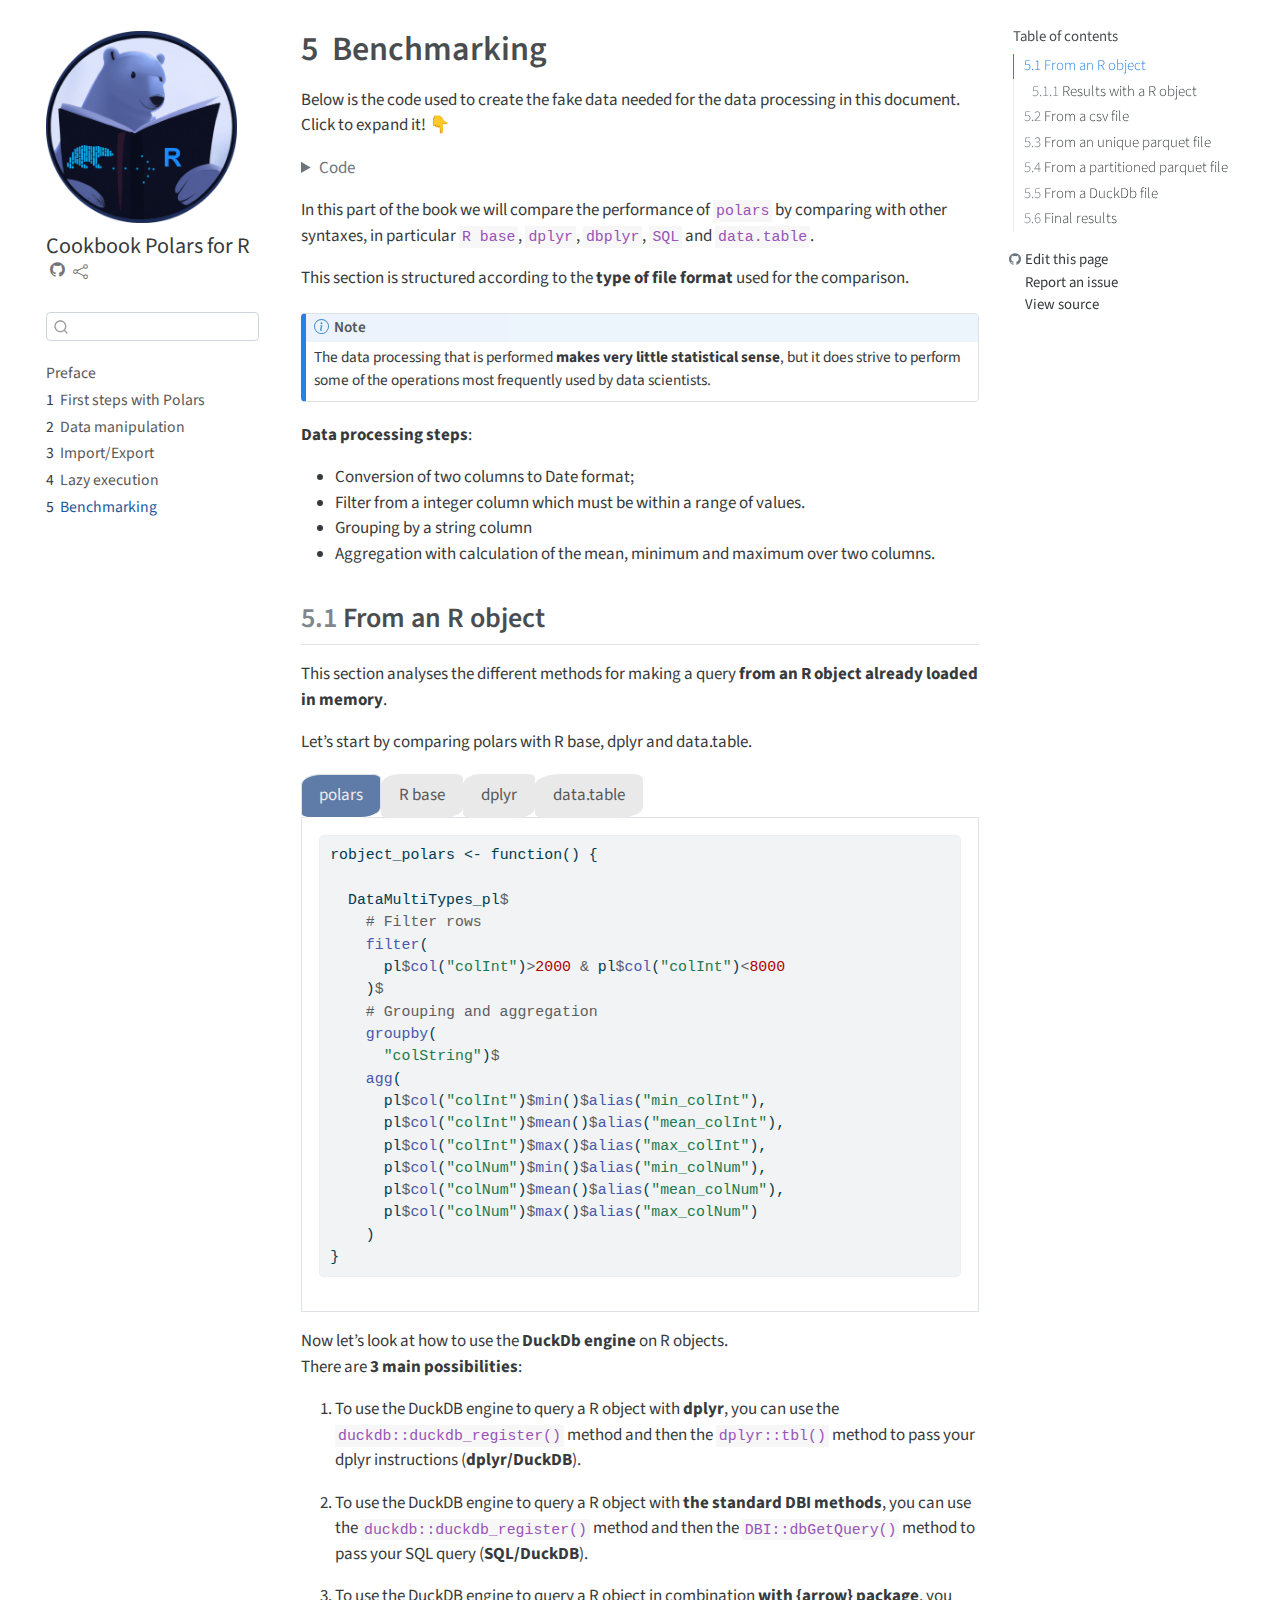
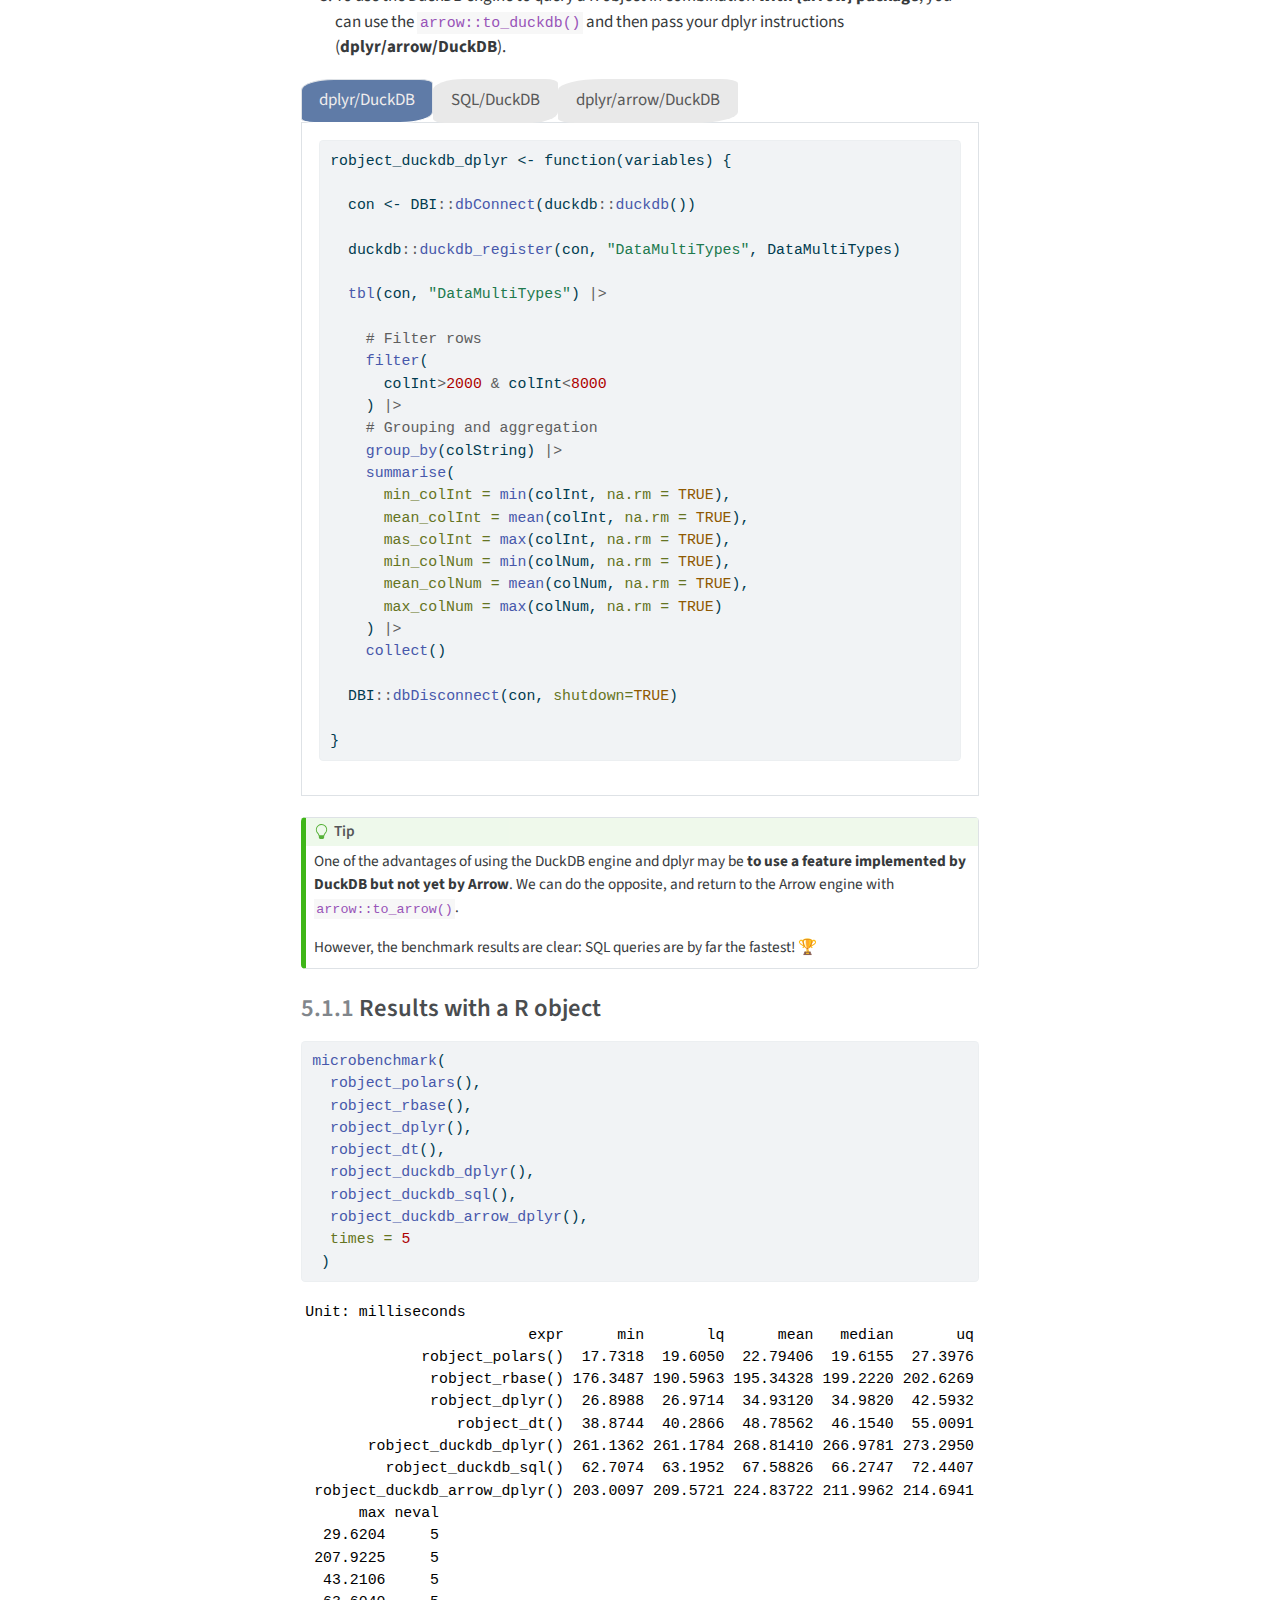
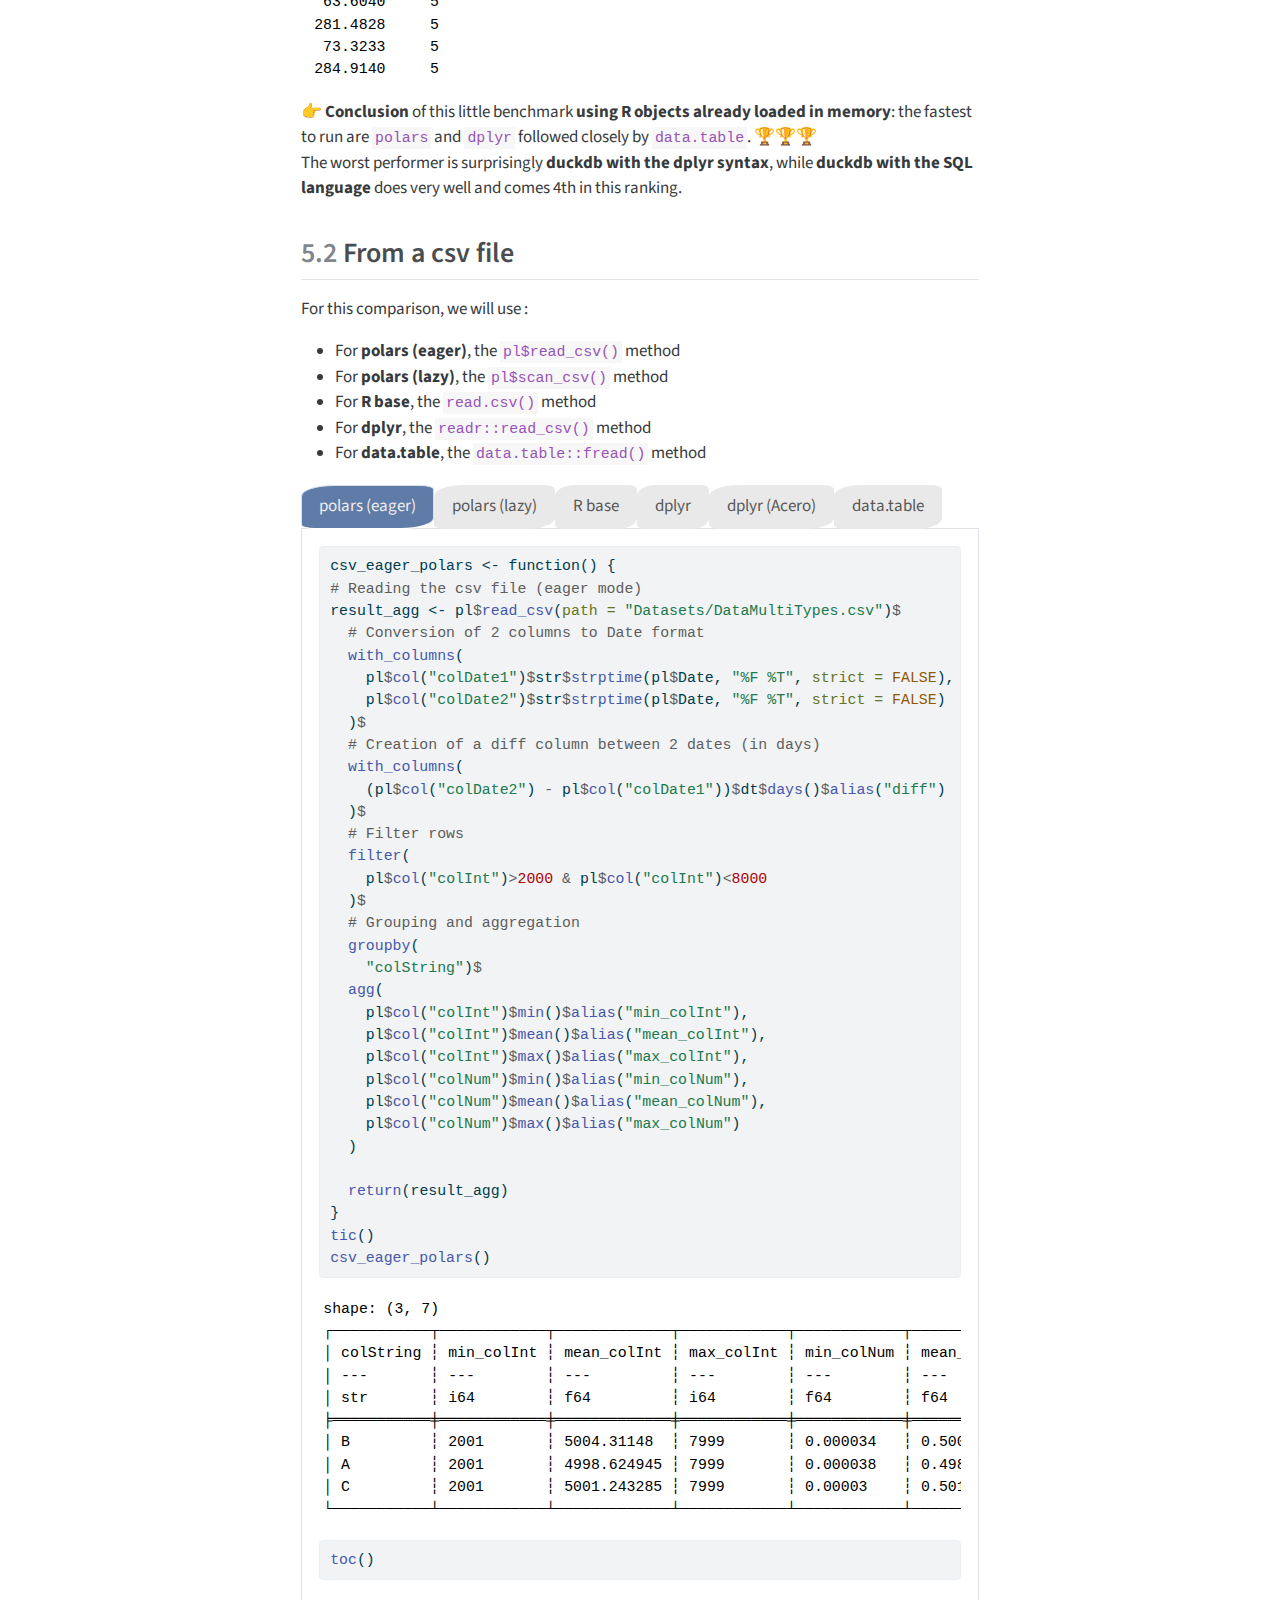
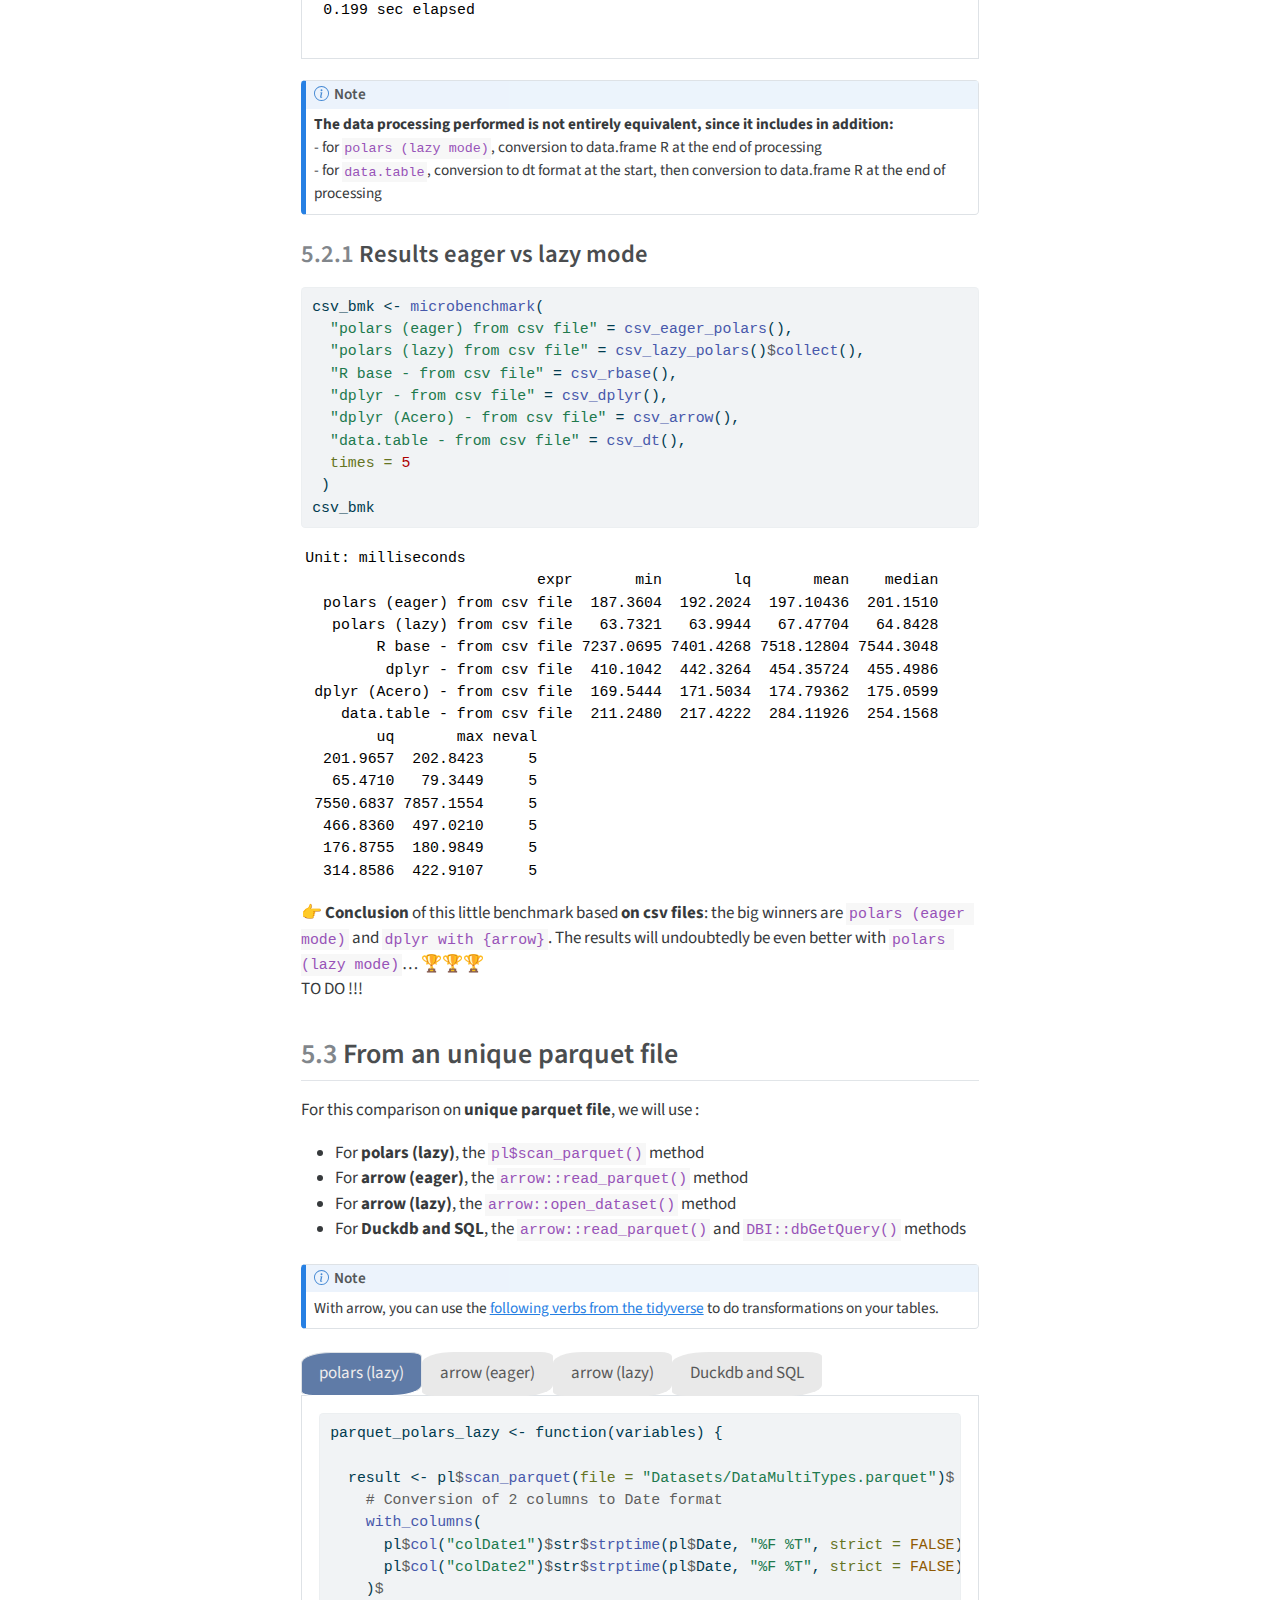
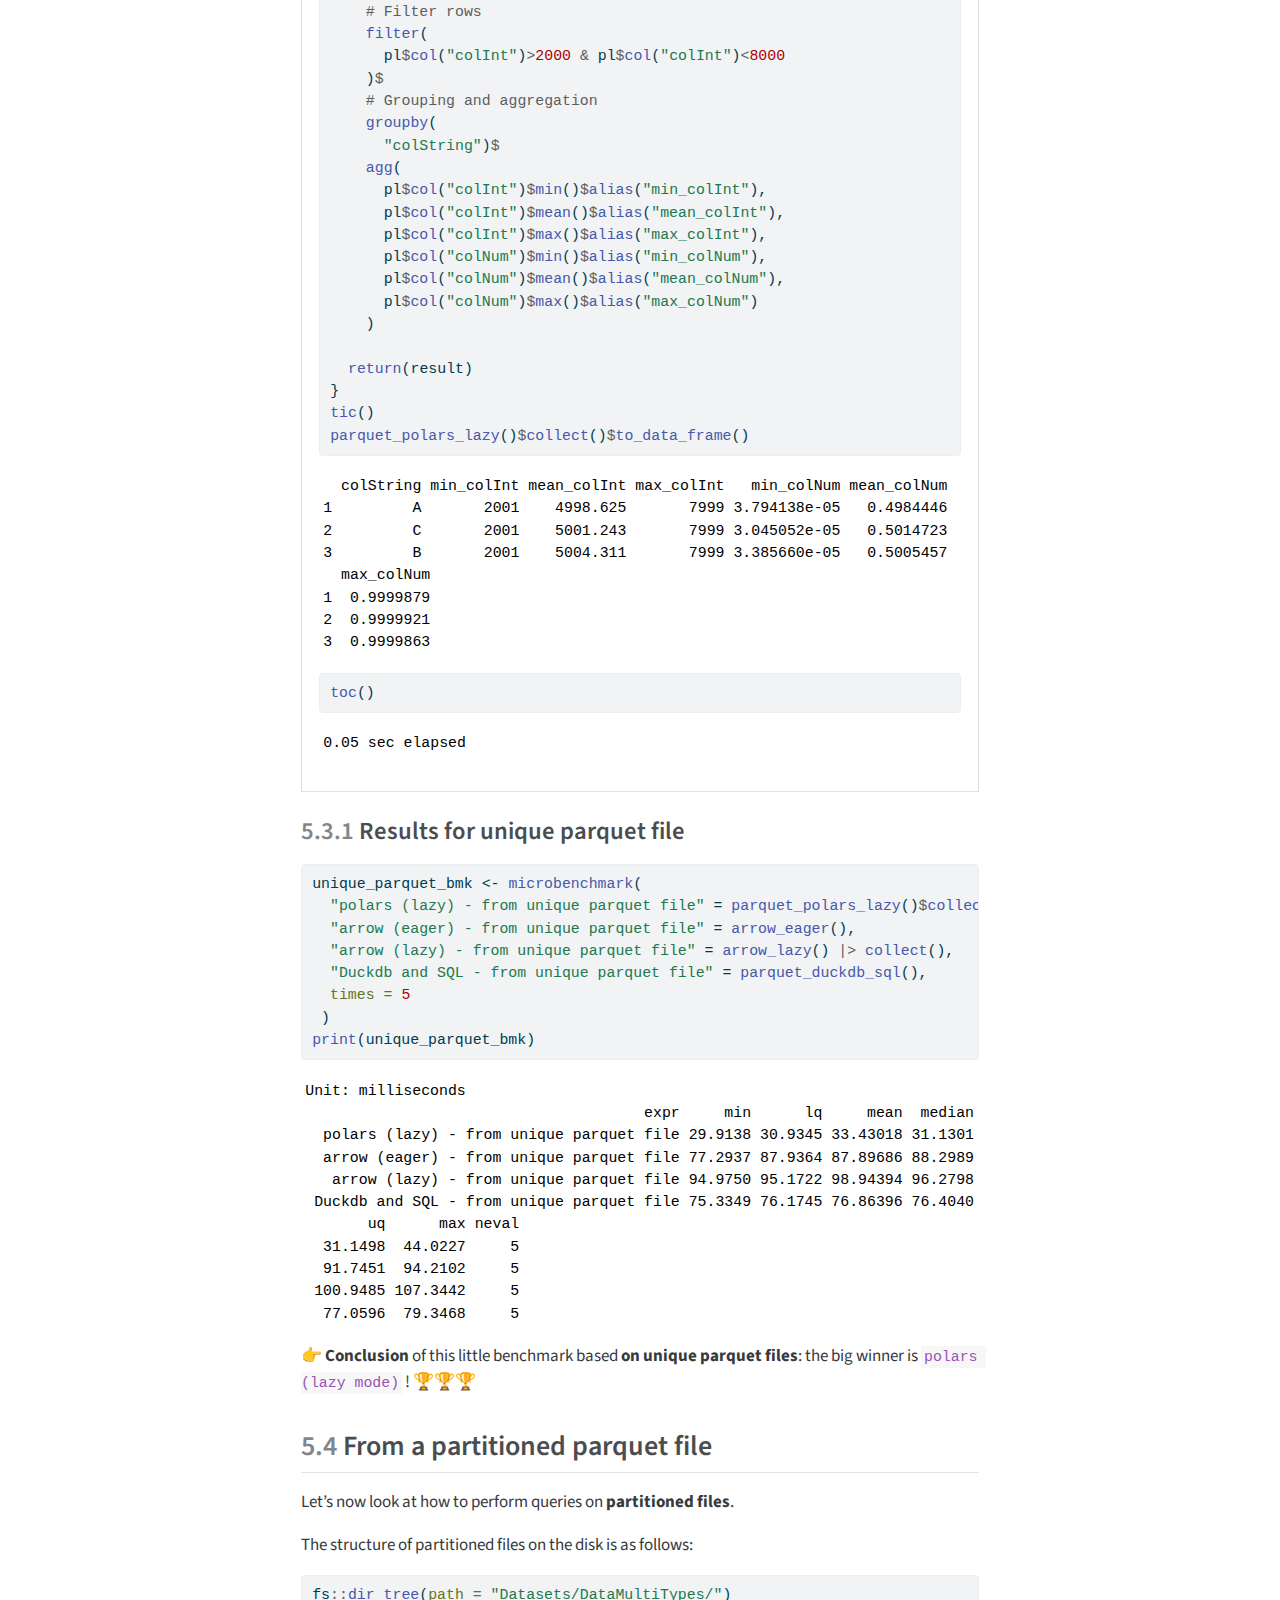
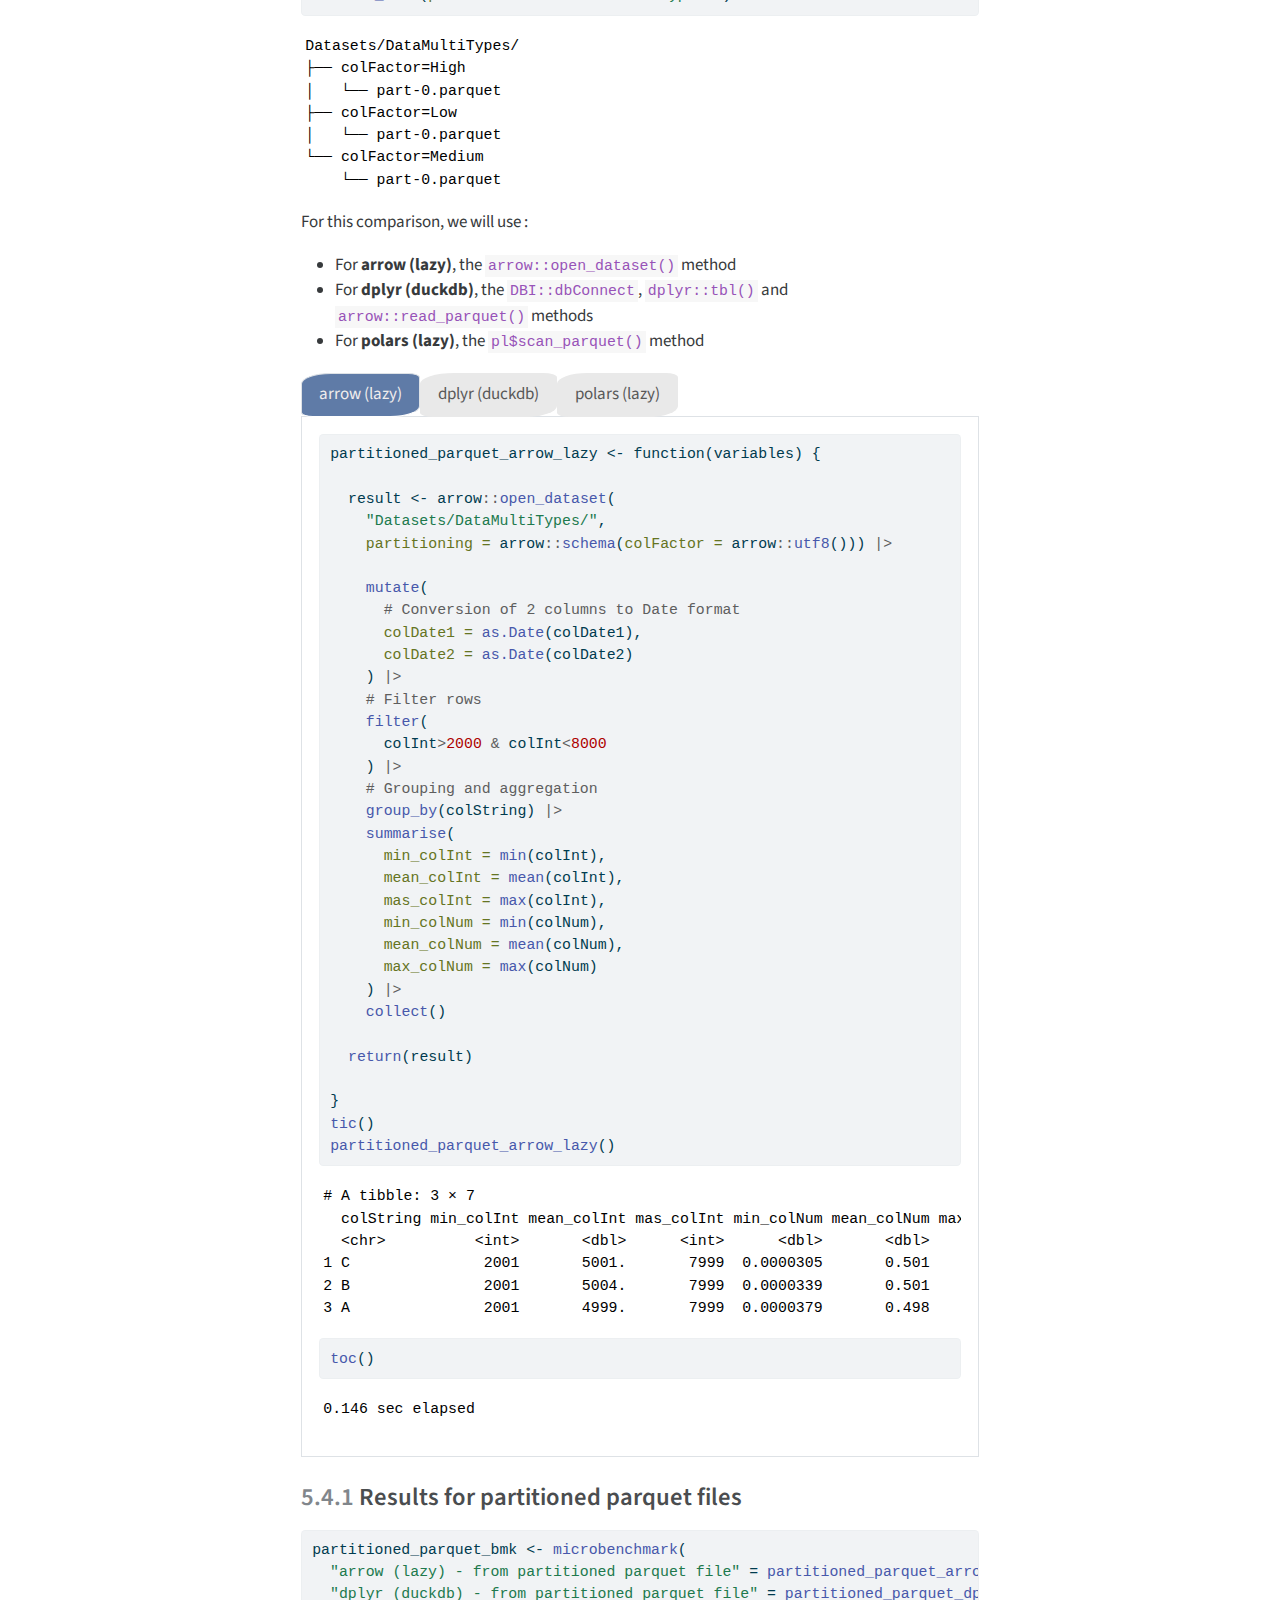
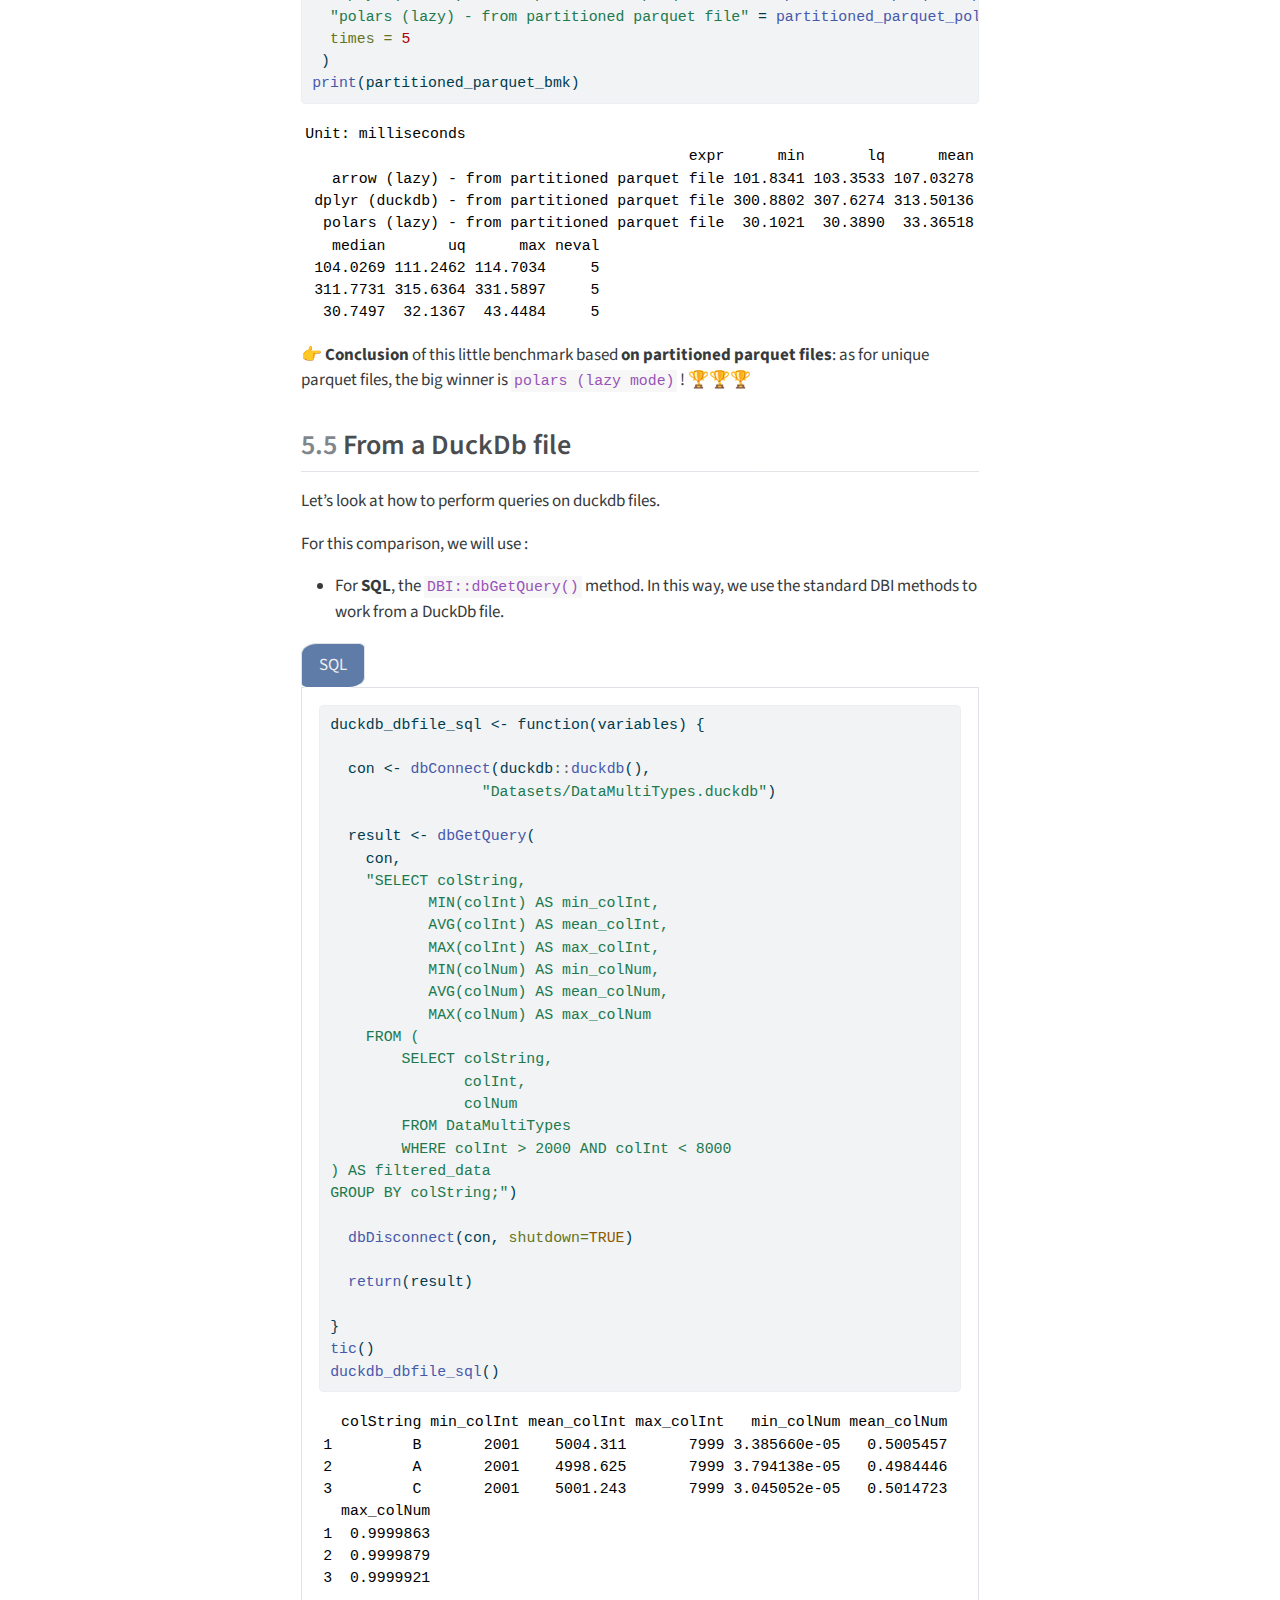
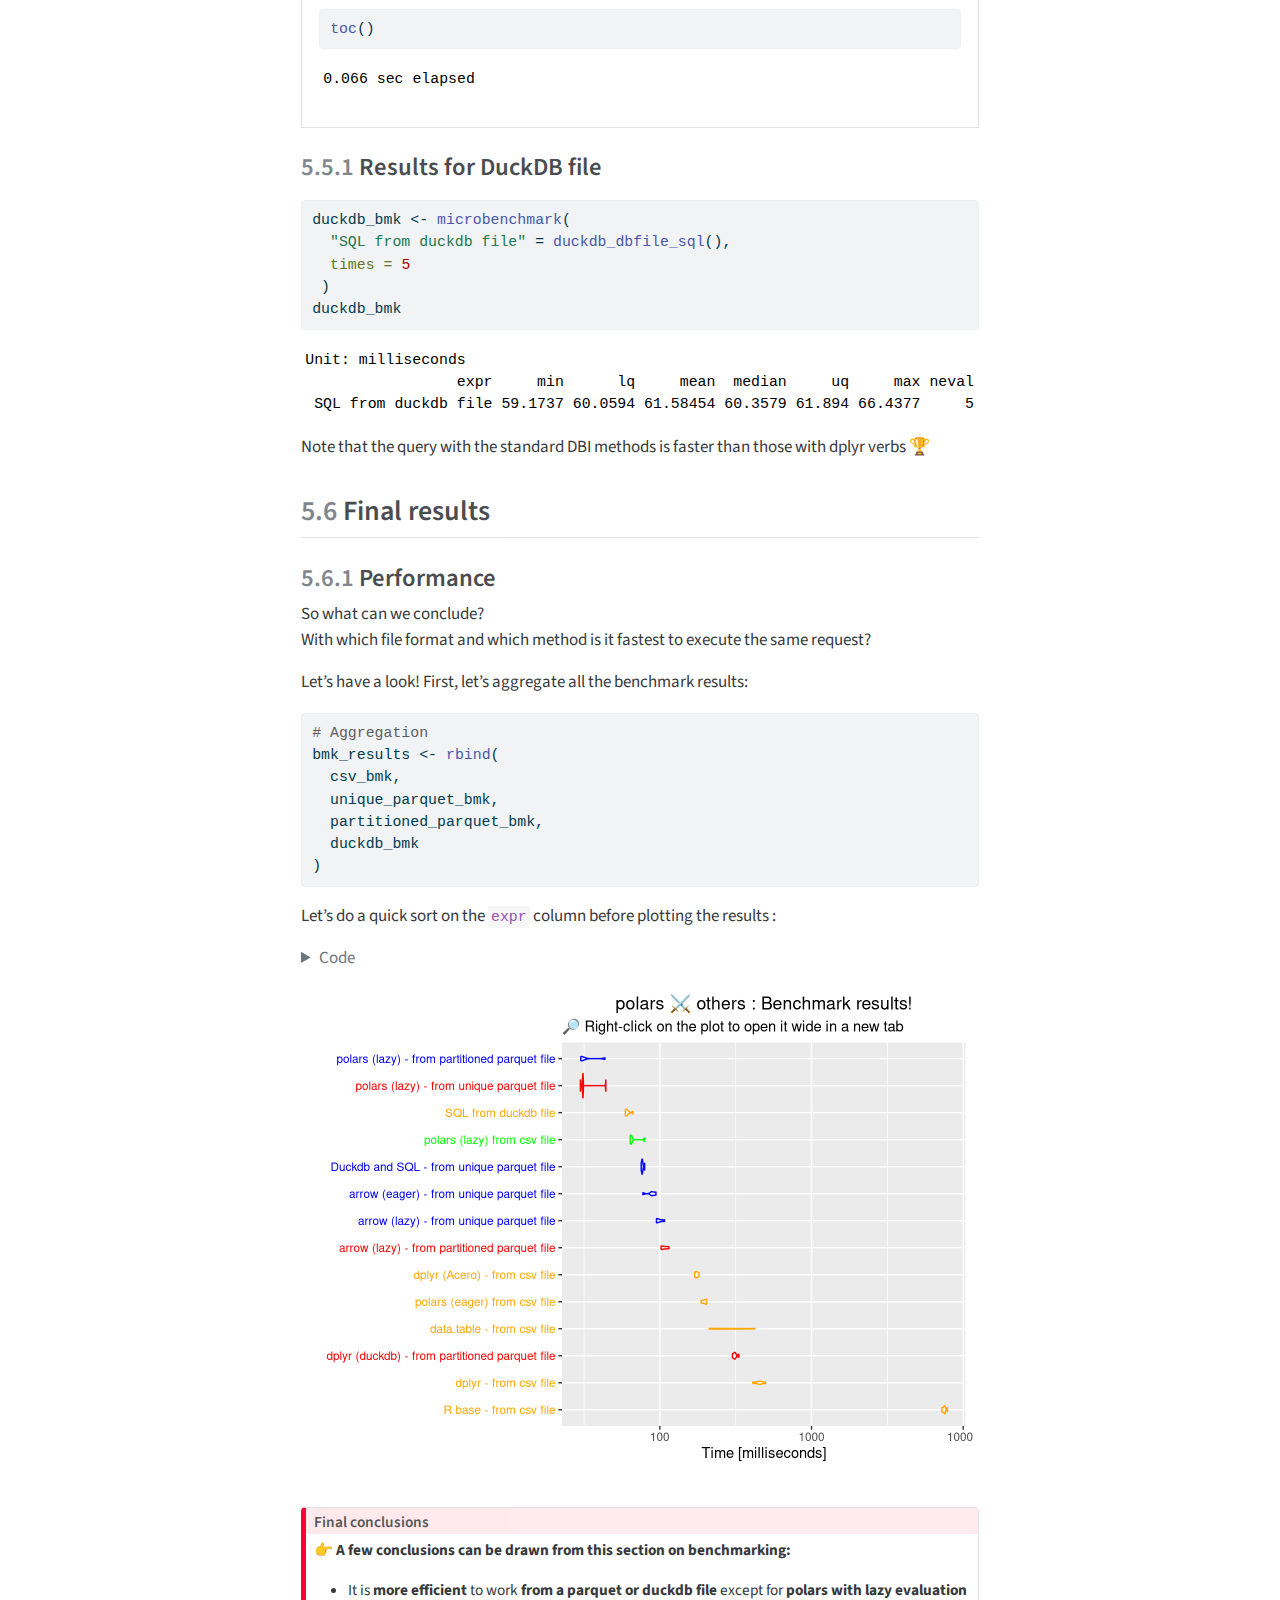
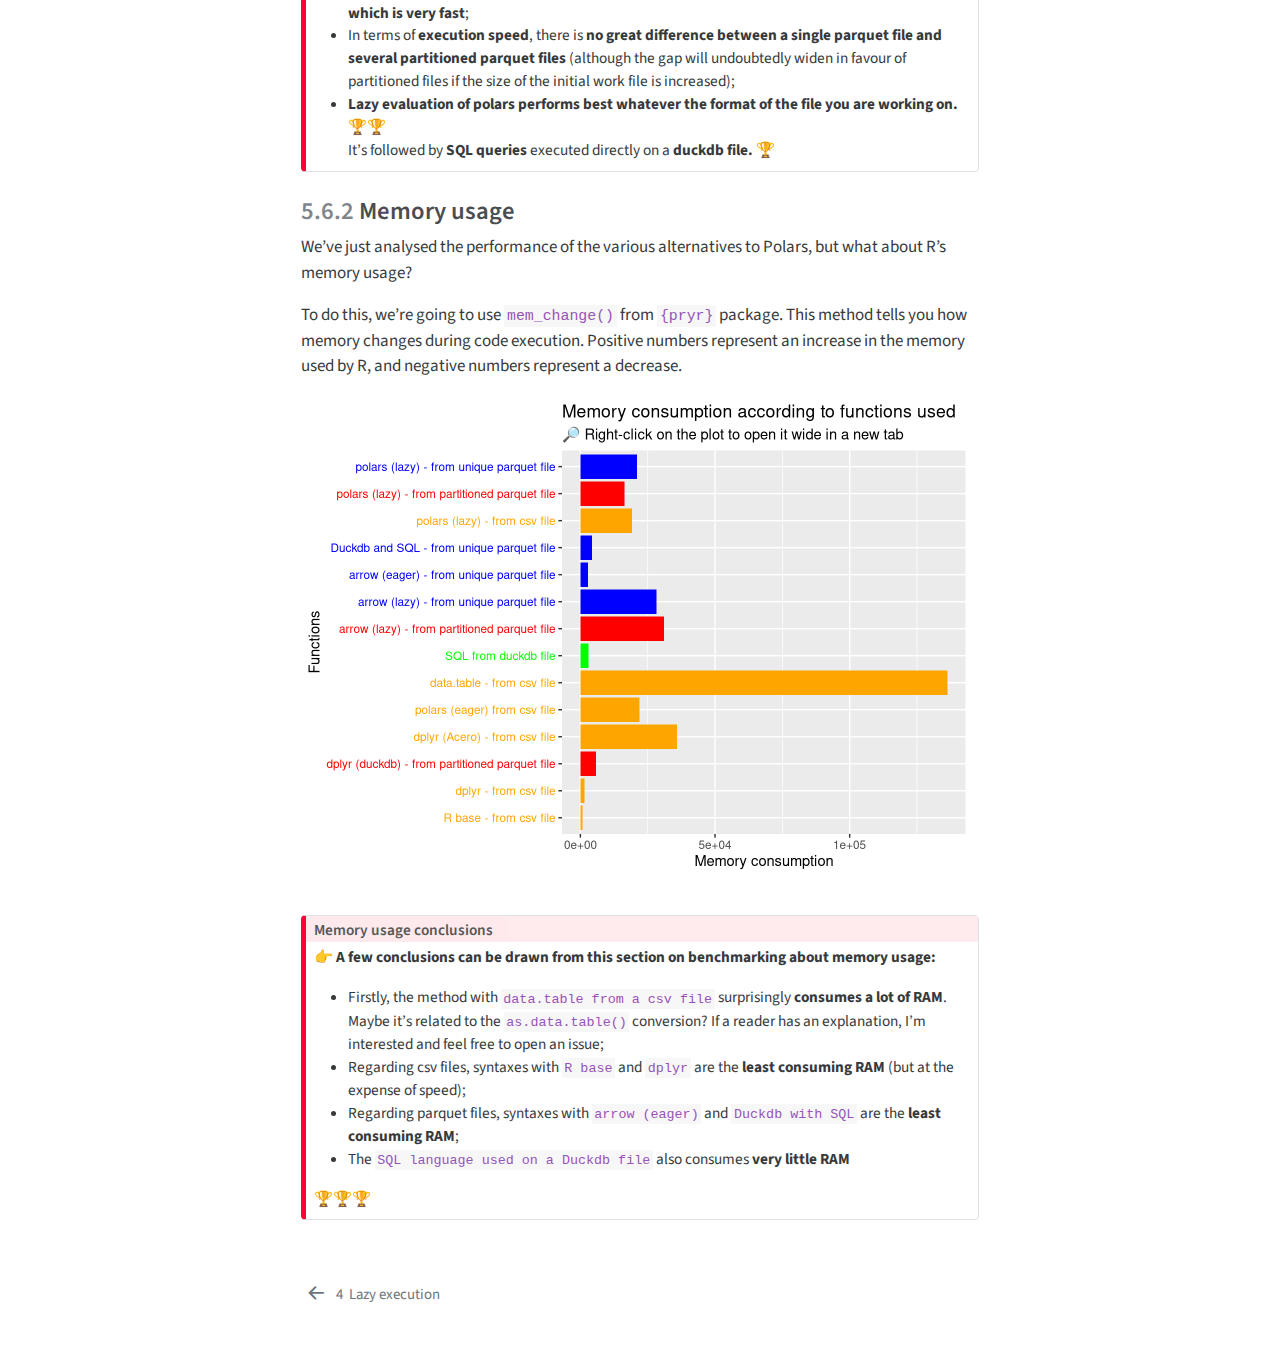
==== commit 5059f4ac: "Built site for gh-pages" ====
--- a/benchmarking.html
+++ b/benchmarking.html
@@ -560,21 +560,21 @@
 <div class="cell-output cell-output-stdout">
 <pre><code>Unit: milliseconds
                          expr      min       lq      mean   median       uq
-             robject_polars()  18.6219  20.7776  24.95742  21.3858  31.2507
-              robject_rbase() 195.2656 214.2676 216.81914 216.9113 224.5080
-              robject_dplyr()  28.8766  29.5144  39.04676  39.7682  48.3565
-                 robject_dt()  39.5213  40.3337  50.92768  47.3632  58.8975
-       robject_duckdb_dplyr() 289.8819 291.5973 300.83822 300.9643 307.8014
-         robject_duckdb_sql()  68.4872  69.1932  74.20600  72.9217  79.5441
- robject_duckdb_arrow_dplyr() 218.3563 224.5558 243.24250 230.6395 237.6823
+             robject_polars()  17.7318  19.6050  22.79406  19.6155  27.3976
+              robject_rbase() 176.3487 190.5963 195.34328 199.2220 202.6269
+              robject_dplyr()  26.8988  26.9714  34.93120  34.9820  42.5932
+                 robject_dt()  38.8744  40.2866  48.78562  46.1540  55.0091
+       robject_duckdb_dplyr() 261.1362 261.1784 268.81410 266.9781 273.2950
+         robject_duckdb_sql()  62.7074  63.1952  67.58826  66.2747  72.4407
+ robject_duckdb_arrow_dplyr() 203.0097 209.5721 224.83722 211.9962 214.6941
       max neval
-  32.7511     5
- 233.1432     5
-  48.7181     5
-  68.5227     5
- 313.9462     5
-  80.8838     5
- 304.9786     5</code></pre>
+  29.6204     5
+ 207.9225     5
+  43.2106     5
+  63.6040     5
+ 281.4828     5
+  73.3233     5
+ 284.9140     5</code></pre>
 </div>
 </div>
 <p>👉 <strong>Conclusion</strong> of this little benchmark <strong>using R objects already loaded in memory</strong>: the fastest to run are <code>polars</code> and <code>dplyr</code> followed closely by <code>data.table</code>. 🏆🏆🏆<br>
@@ -635,14 +635,14 @@
 │ ---       ┆ ---        ┆ ---         ┆ ---        ┆ ---        ┆ ---         ┆ ---        │
 │ str       ┆ i64        ┆ f64         ┆ i64        ┆ f64        ┆ f64         ┆ f64        │
 ╞═══════════╪════════════╪═════════════╪════════════╪════════════╪═════════════╪════════════╡
-│ C         ┆ 2001       ┆ 5001.243285 ┆ 7999       ┆ 0.00003    ┆ 0.501472    ┆ 0.999992   │
 │ B         ┆ 2001       ┆ 5004.31148  ┆ 7999       ┆ 0.000034   ┆ 0.500546    ┆ 0.999986   │
 │ A         ┆ 2001       ┆ 4998.624945 ┆ 7999       ┆ 0.000038   ┆ 0.498445    ┆ 0.999988   │
+│ C         ┆ 2001       ┆ 5001.243285 ┆ 7999       ┆ 0.00003    ┆ 0.501472    ┆ 0.999992   │
 └───────────┴────────────┴─────────────┴────────────┴────────────┴─────────────┴────────────┘</code></pre>
 </div>
 <div class="sourceCode cell-code" id="cb13"><pre class="sourceCode r code-with-copy"><code class="sourceCode r"><span id="cb13-1"><a href="#cb13-1" aria-hidden="true" tabindex="-1"></a><span class="fu">toc</span>()</span></code><button title="Copy to Clipboard" class="code-copy-button"><i class="bi"></i></button></pre></div>
 <div class="cell-output cell-output-stdout">
-<pre><code>0.249 sec elapsed</code></pre>
+<pre><code>0.199 sec elapsed</code></pre>
 </div>
 </div>
 </div>
@@ -687,14 +687,14 @@
 │ ---       ┆ ---        ┆ ---         ┆ ---        ┆ ---        ┆ ---         ┆ ---        │
 │ str       ┆ i64        ┆ f64         ┆ i64        ┆ f64        ┆ f64         ┆ f64        │
 ╞═══════════╪════════════╪═════════════╪════════════╪════════════╪═════════════╪════════════╡
+│ B         ┆ 2001       ┆ 5004.31148  ┆ 7999       ┆ 0.000034   ┆ 0.500546    ┆ 0.999986   │
 │ C         ┆ 2001       ┆ 5001.243285 ┆ 7999       ┆ 0.00003    ┆ 0.501472    ┆ 0.999992   │
 │ A         ┆ 2001       ┆ 4998.624945 ┆ 7999       ┆ 0.000038   ┆ 0.498445    ┆ 0.999988   │
-│ B         ┆ 2001       ┆ 5004.31148  ┆ 7999       ┆ 0.000034   ┆ 0.500546    ┆ 0.999986   │
 └───────────┴────────────┴─────────────┴────────────┴────────────┴─────────────┴────────────┘</code></pre>
 </div>
 <div class="sourceCode cell-code" id="cb17"><pre class="sourceCode r code-with-copy"><code class="sourceCode r"><span id="cb17-1"><a href="#cb17-1" aria-hidden="true" tabindex="-1"></a><span class="fu">toc</span>()</span></code><button title="Copy to Clipboard" class="code-copy-button"><i class="bi"></i></button></pre></div>
 <div class="cell-output cell-output-stdout">
-<pre><code>0.075 sec elapsed</code></pre>
+<pre><code>0.069 sec elapsed</code></pre>
 </div>
 </div>
 </div>
@@ -736,7 +736,7 @@
 <span id="cb19-34"><a href="#cb19-34" aria-hidden="true" tabindex="-1"></a>res_rbase <span class="ot">&lt;-</span> <span class="fu">csv_rbase</span>()</span>
 <span id="cb19-35"><a href="#cb19-35" aria-hidden="true" tabindex="-1"></a><span class="fu">toc</span>()</span></code><button title="Copy to Clipboard" class="code-copy-button"><i class="bi"></i></button></pre></div>
 <div class="cell-output cell-output-stdout">
-<pre><code>8.512 sec elapsed</code></pre>
+<pre><code>8.236 sec elapsed</code></pre>
 </div>
 <div class="sourceCode cell-code" id="cb21"><pre class="sourceCode r code-with-copy"><code class="sourceCode r"><span id="cb21-1"><a href="#cb21-1" aria-hidden="true" tabindex="-1"></a><span class="fu">print</span>(res_rbase)</span></code><button title="Copy to Clipboard" class="code-copy-button"><i class="bi"></i></button></pre></div>
 <div class="cell-output cell-output-stdout">
@@ -794,7 +794,7 @@
 <span id="cb23-39"><a href="#cb23-39" aria-hidden="true" tabindex="-1"></a>res_dplyr <span class="ot">&lt;-</span> <span class="fu">csv_dplyr</span>()</span>
 <span id="cb23-40"><a href="#cb23-40" aria-hidden="true" tabindex="-1"></a><span class="fu">toc</span>()</span></code><button title="Copy to Clipboard" class="code-copy-button"><i class="bi"></i></button></pre></div>
 <div class="cell-output cell-output-stdout">
-<pre><code>0.643 sec elapsed</code></pre>
+<pre><code>0.55 sec elapsed</code></pre>
 </div>
 <div class="sourceCode cell-code" id="cb25"><pre class="sourceCode r code-with-copy"><code class="sourceCode r"><span id="cb25-1"><a href="#cb25-1" aria-hidden="true" tabindex="-1"></a><span class="fu">print</span>(res_dplyr)</span></code><button title="Copy to Clipboard" class="code-copy-button"><i class="bi"></i></button></pre></div>
 <div class="cell-output cell-output-stdout">
@@ -852,16 +852,16 @@
 <span id="cb27-41"><a href="#cb27-41" aria-hidden="true" tabindex="-1"></a>res_arrow <span class="ot">&lt;-</span> <span class="fu">csv_arrow</span>()</span>
 <span id="cb27-42"><a href="#cb27-42" aria-hidden="true" tabindex="-1"></a><span class="fu">toc</span>()</span></code><button title="Copy to Clipboard" class="code-copy-button"><i class="bi"></i></button></pre></div>
 <div class="cell-output cell-output-stdout">
-<pre><code>0.316 sec elapsed</code></pre>
+<pre><code>0.284 sec elapsed</code></pre>
 </div>
 <div class="sourceCode cell-code" id="cb29"><pre class="sourceCode r code-with-copy"><code class="sourceCode r"><span id="cb29-1"><a href="#cb29-1" aria-hidden="true" tabindex="-1"></a><span class="fu">print</span>(res_arrow)</span></code><button title="Copy to Clipboard" class="code-copy-button"><i class="bi"></i></button></pre></div>
 <div class="cell-output cell-output-stdout">
 <pre><code># A tibble: 3 × 7
   colString min_colInt mean_colInt mas_colInt min_colNum mean_colNum max_colNum
   &lt;chr&gt;          &lt;int&gt;       &lt;dbl&gt;      &lt;int&gt;      &lt;dbl&gt;       &lt;dbl&gt;      &lt;dbl&gt;
-1 A               2001       4999.       7999  0.0000379       0.498       1.00
+1 B               2001       5004.       7999  0.0000339       0.501       1.00
 2 C               2001       5001.       7999  0.0000305       0.501       1.00
-3 B               2001       5004.       7999  0.0000339       0.501       1.00</code></pre>
+3 A               2001       4999.       7999  0.0000379       0.498       1.00</code></pre>
 </div>
 </div>
 </div>
@@ -902,7 +902,7 @@
 </div>
 <div class="sourceCode cell-code" id="cb33"><pre class="sourceCode r code-with-copy"><code class="sourceCode r"><span id="cb33-1"><a href="#cb33-1" aria-hidden="true" tabindex="-1"></a><span class="fu">toc</span>()</span></code><button title="Copy to Clipboard" class="code-copy-button"><i class="bi"></i></button></pre></div>
 <div class="cell-output cell-output-stdout">
-<pre><code>0.305 sec elapsed</code></pre>
+<pre><code>0.28 sec elapsed</code></pre>
 </div>
 </div>
 </div>
@@ -939,19 +939,19 @@
 <div class="cell-output cell-output-stdout">
 <pre><code>Unit: milliseconds
                           expr       min        lq       mean    median
-  polars (eager) from csv file  238.6106  239.9899  243.86062  241.5123
-   polars (lazy) from csv file   69.9565   70.1934   73.60146   70.4803
-        R base - from csv file 7160.1802 7376.7072 7495.97596 7390.0756
-         dplyr - from csv file  480.7333  507.3747  534.68212  517.9662
- dplyr (Acero) - from csv file  185.9720  186.2465  193.43840  196.5292
-    data.table - from csv file  223.2953  228.7601  312.96244  281.3352
+  polars (eager) from csv file  187.3604  192.2024  197.10436  201.1510
+   polars (lazy) from csv file   63.7321   63.9944   67.47704   64.8428
+        R base - from csv file 7237.0695 7401.4268 7518.12804 7544.3048
+         dplyr - from csv file  410.1042  442.3264  454.35724  455.4986
+ dplyr (Acero) - from csv file  169.5444  171.5034  174.79362  175.0599
+    data.table - from csv file  211.2480  217.4222  284.11926  254.1568
         uq       max neval
-  248.8952  250.2951     5
-   71.0704   86.3067     5
- 7561.6750 7991.2418     5
-  580.0369  587.2995     5
-  198.7684  199.6759     5
-  355.8614  475.5602     5</code></pre>
+  201.9657  202.8423     5
+   65.4710   79.3449     5
+ 7550.6837 7857.1554     5
+  466.8360  497.0210     5
+  176.8755  180.9849     5
+  314.8586  422.9107     5</code></pre>
 </div>
 </div>
 <p>👉 <strong>Conclusion</strong> of this little benchmark based <strong>on csv files</strong>: the big winners are <code>polars (eager mode)</code> and <code>dplyr with {arrow}</code>. The results will undoubtedly be even better with <code>polars (lazy mode)</code>… 🏆🏆🏆<br>
@@ -1016,16 +1016,16 @@
 <div class="cell-output cell-output-stdout">
 <pre><code>  colString min_colInt mean_colInt max_colInt   min_colNum mean_colNum
 1         A       2001    4998.625       7999 3.794138e-05   0.4984446
-2         B       2001    5004.311       7999 3.385660e-05   0.5005457
-3         C       2001    5001.243       7999 3.045052e-05   0.5014723
+2         C       2001    5001.243       7999 3.045052e-05   0.5014723
+3         B       2001    5004.311       7999 3.385660e-05   0.5005457
   max_colNum
 1  0.9999879
-2  0.9999863
-3  0.9999921</code></pre>
+2  0.9999921
+3  0.9999863</code></pre>
 </div>
 <div class="sourceCode cell-code" id="cb39"><pre class="sourceCode r code-with-copy"><code class="sourceCode r"><span id="cb39-1"><a href="#cb39-1" aria-hidden="true" tabindex="-1"></a><span class="fu">toc</span>()</span></code><button title="Copy to Clipboard" class="code-copy-button"><i class="bi"></i></button></pre></div>
 <div class="cell-output cell-output-stdout">
-<pre><code>0.046 sec elapsed</code></pre>
+<pre><code>0.05 sec elapsed</code></pre>
 </div>
 </div>
 </div>
@@ -1070,7 +1070,7 @@
 </div>
 <div class="sourceCode cell-code" id="cb43"><pre class="sourceCode r code-with-copy"><code class="sourceCode r"><span id="cb43-1"><a href="#cb43-1" aria-hidden="true" tabindex="-1"></a><span class="fu">toc</span>()</span></code><button title="Copy to Clipboard" class="code-copy-button"><i class="bi"></i></button></pre></div>
 <div class="cell-output cell-output-stdout">
-<pre><code>0.118 sec elapsed</code></pre>
+<pre><code>0.105 sec elapsed</code></pre>
 </div>
 </div>
 </div>
@@ -1115,7 +1115,7 @@
 </div>
 <div class="sourceCode cell-code" id="cb47"><pre class="sourceCode r code-with-copy"><code class="sourceCode r"><span id="cb47-1"><a href="#cb47-1" aria-hidden="true" tabindex="-1"></a><span class="fu">toc</span>()</span></code><button title="Copy to Clipboard" class="code-copy-button"><i class="bi"></i></button></pre></div>
 <div class="cell-output cell-output-stdout">
-<pre><code>0.143 sec elapsed</code></pre>
+<pre><code>0.131 sec elapsed</code></pre>
 </div>
 </div>
 </div>
@@ -1161,7 +1161,7 @@
 </div>
 <div class="sourceCode cell-code" id="cb51"><pre class="sourceCode r code-with-copy"><code class="sourceCode r"><span id="cb51-1"><a href="#cb51-1" aria-hidden="true" tabindex="-1"></a><span class="fu">toc</span>()</span></code><button title="Copy to Clipboard" class="code-copy-button"><i class="bi"></i></button></pre></div>
 <div class="cell-output cell-output-stdout">
-<pre><code>0.08 sec elapsed</code></pre>
+<pre><code>0.079 sec elapsed</code></pre>
 </div>
 </div>
 </div>
@@ -1180,16 +1180,16 @@
 <span id="cb53-8"><a href="#cb53-8" aria-hidden="true" tabindex="-1"></a><span class="fu">print</span>(unique_parquet_bmk)</span></code><button title="Copy to Clipboard" class="code-copy-button"><i class="bi"></i></button></pre></div>
 <div class="cell-output cell-output-stdout">
 <pre><code>Unit: milliseconds
-                                      expr      min       lq      mean   median
-  polars (lazy) - from unique parquet file  33.0525  33.6470  36.55972  33.9424
-  arrow (eager) - from unique parquet file  82.8215  85.7903  91.34888  87.7755
-   arrow (lazy) - from unique parquet file 102.4740 102.7013 107.52028 103.7083
- Duckdb and SQL - from unique parquet file  76.9753  77.2823  79.36308  77.4298
+                                      expr     min      lq     mean  median
+  polars (lazy) - from unique parquet file 29.9138 30.9345 33.43018 31.1301
+  arrow (eager) - from unique parquet file 77.2937 87.9364 87.89686 88.2989
+   arrow (lazy) - from unique parquet file 94.9750 95.1722 98.94394 96.2798
+ Duckdb and SQL - from unique parquet file 75.3349 76.1745 76.86396 76.4040
        uq      max neval
-  34.0775  48.0792     5
-  95.1018 105.2553     5
- 110.9548 117.7630     5
-  77.6968  87.4312     5</code></pre>
+  31.1498  44.0227     5
+  91.7451  94.2102     5
+ 100.9485 107.3442     5
+  77.0596  79.3468     5</code></pre>
 </div>
 </div>
 <p>👉 <strong>Conclusion</strong> of this little benchmark based <strong>on unique parquet files</strong>: the big winner is <code>polars (lazy mode)</code> ! 🏆🏆🏆</p>
@@ -1258,13 +1258,13 @@
 <pre><code># A tibble: 3 × 7
   colString min_colInt mean_colInt mas_colInt min_colNum mean_colNum max_colNum
   &lt;chr&gt;          &lt;int&gt;       &lt;dbl&gt;      &lt;int&gt;      &lt;dbl&gt;       &lt;dbl&gt;      &lt;dbl&gt;
-1 B               2001       5004.       7999  0.0000339       0.501       1.00
-2 C               2001       5001.       7999  0.0000305       0.501       1.00
+1 C               2001       5001.       7999  0.0000305       0.501       1.00
+2 B               2001       5004.       7999  0.0000339       0.501       1.00
 3 A               2001       4999.       7999  0.0000379       0.498       1.00</code></pre>
 </div>
 <div class="sourceCode cell-code" id="cb59"><pre class="sourceCode r code-with-copy"><code class="sourceCode r"><span id="cb59-1"><a href="#cb59-1" aria-hidden="true" tabindex="-1"></a><span class="fu">toc</span>()</span></code><button title="Copy to Clipboard" class="code-copy-button"><i class="bi"></i></button></pre></div>
 <div class="cell-output cell-output-stdout">
-<pre><code>0.142 sec elapsed</code></pre>
+<pre><code>0.146 sec elapsed</code></pre>
 </div>
 </div>
 </div>
@@ -1314,7 +1314,7 @@
 </div>
 <div class="sourceCode cell-code" id="cb63"><pre class="sourceCode r code-with-copy"><code class="sourceCode r"><span id="cb63-1"><a href="#cb63-1" aria-hidden="true" tabindex="-1"></a><span class="fu">toc</span>()</span></code><button title="Copy to Clipboard" class="code-copy-button"><i class="bi"></i></button></pre></div>
 <div class="cell-output cell-output-stdout">
-<pre><code>0.372 sec elapsed</code></pre>
+<pre><code>0.35 sec elapsed</code></pre>
 </div>
 </div>
 </div>
@@ -1355,14 +1355,14 @@
 │ ---       ┆ ---        ┆ ---         ┆ ---        ┆ ---        ┆ ---         ┆ ---        │
 │ str       ┆ i32        ┆ f64         ┆ i32        ┆ f64        ┆ f64         ┆ f64        │
 ╞═══════════╪════════════╪═════════════╪════════════╪════════════╪═════════════╪════════════╡
+│ C         ┆ 2001       ┆ 5001.243285 ┆ 7999       ┆ 0.00003    ┆ 0.501472    ┆ 0.999992   │
 │ A         ┆ 2001       ┆ 4998.624945 ┆ 7999       ┆ 0.000038   ┆ 0.498445    ┆ 0.999988   │
 │ B         ┆ 2001       ┆ 5004.31148  ┆ 7999       ┆ 0.000034   ┆ 0.500546    ┆ 0.999986   │
-│ C         ┆ 2001       ┆ 5001.243285 ┆ 7999       ┆ 0.00003    ┆ 0.501472    ┆ 0.999992   │
 └───────────┴────────────┴─────────────┴────────────┴────────────┴─────────────┴────────────┘</code></pre>
 </div>
 <div class="sourceCode cell-code" id="cb67"><pre class="sourceCode r code-with-copy"><code class="sourceCode r"><span id="cb67-1"><a href="#cb67-1" aria-hidden="true" tabindex="-1"></a><span class="fu">toc</span>()</span></code><button title="Copy to Clipboard" class="code-copy-button"><i class="bi"></i></button></pre></div>
 <div class="cell-output cell-output-stdout">
-<pre><code>0.035 sec elapsed</code></pre>
+<pre><code>0.034 sec elapsed</code></pre>
 </div>
 </div>
 </div>
@@ -1381,13 +1381,13 @@
 <div class="cell-output cell-output-stdout">
 <pre><code>Unit: milliseconds
                                            expr      min       lq      mean
-   arrow (lazy) - from partitioned parquet file 113.6898 113.7473 121.36800
- dplyr (duckdb) - from partitioned parquet file 322.5423 328.5422 334.01282
-  polars (lazy) - from partitioned parquet file  33.2203  33.5641  36.57194
+   arrow (lazy) - from partitioned parquet file 101.8341 103.3533 107.03278
+ dplyr (duckdb) - from partitioned parquet file 300.8802 307.6274 313.50136
+  polars (lazy) - from partitioned parquet file  30.1021  30.3890  33.36518
    median       uq      max neval
- 121.3518 128.0819 129.9692     5
- 332.5040 336.4439 350.0317     5
-  33.8401  33.9387  48.2965     5</code></pre>
+ 104.0269 111.2462 114.7034     5
+ 311.7731 315.6364 331.5897     5
+  30.7497  32.1367  43.4484     5</code></pre>
 </div>
 </div>
 <p>👉 <strong>Conclusion</strong> of this little benchmark based <strong>on partitioned parquet files</strong>: as for unique parquet files, the big winner is <code>polars (lazy mode)</code> ! 🏆🏆🏆</p>
@@ -1447,7 +1447,7 @@
 </div>
 <div class="sourceCode cell-code" id="cb73"><pre class="sourceCode r code-with-copy"><code class="sourceCode r"><span id="cb73-1"><a href="#cb73-1" aria-hidden="true" tabindex="-1"></a><span class="fu">toc</span>()</span></code><button title="Copy to Clipboard" class="code-copy-button"><i class="bi"></i></button></pre></div>
 <div class="cell-output cell-output-stdout">
-<pre><code>0.074 sec elapsed</code></pre>
+<pre><code>0.066 sec elapsed</code></pre>
 </div>
 </div>
 </div>
@@ -1463,8 +1463,8 @@
 <span id="cb75-5"><a href="#cb75-5" aria-hidden="true" tabindex="-1"></a>duckdb_bmk</span></code><button title="Copy to Clipboard" class="code-copy-button"><i class="bi"></i></button></pre></div>
 <div class="cell-output cell-output-stdout">
 <pre><code>Unit: milliseconds
-                 expr     min      lq     mean  median      uq     max neval
- SQL from duckdb file 67.7209 68.6537 70.08498 69.1979 71.5329 73.3195     5</code></pre>
+                 expr     min      lq     mean  median     uq     max neval
+ SQL from duckdb file 59.1737 60.0594 61.58454 60.3579 61.894 66.4377     5</code></pre>
 </div>
 </div>
 <p>Note that the query with the standard DBI methods is faster than those with dplyr verbs 🏆</p>
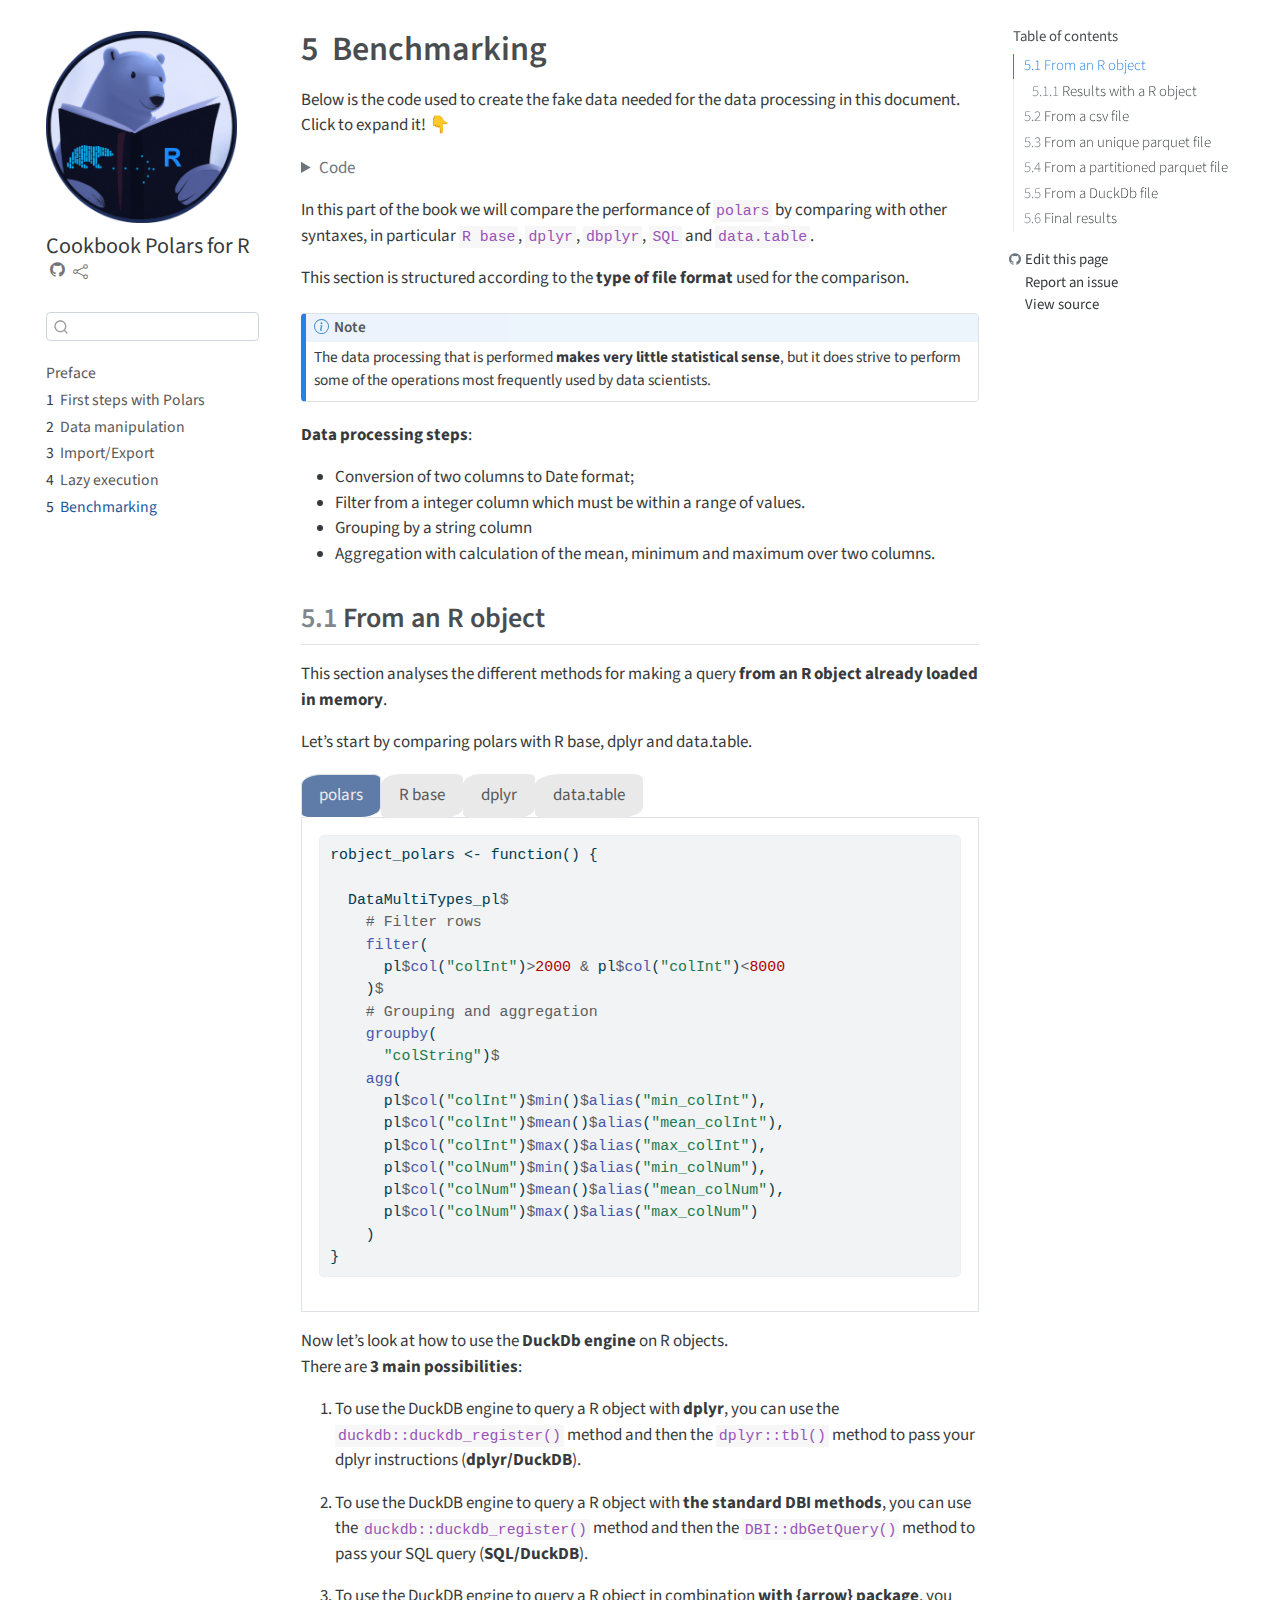
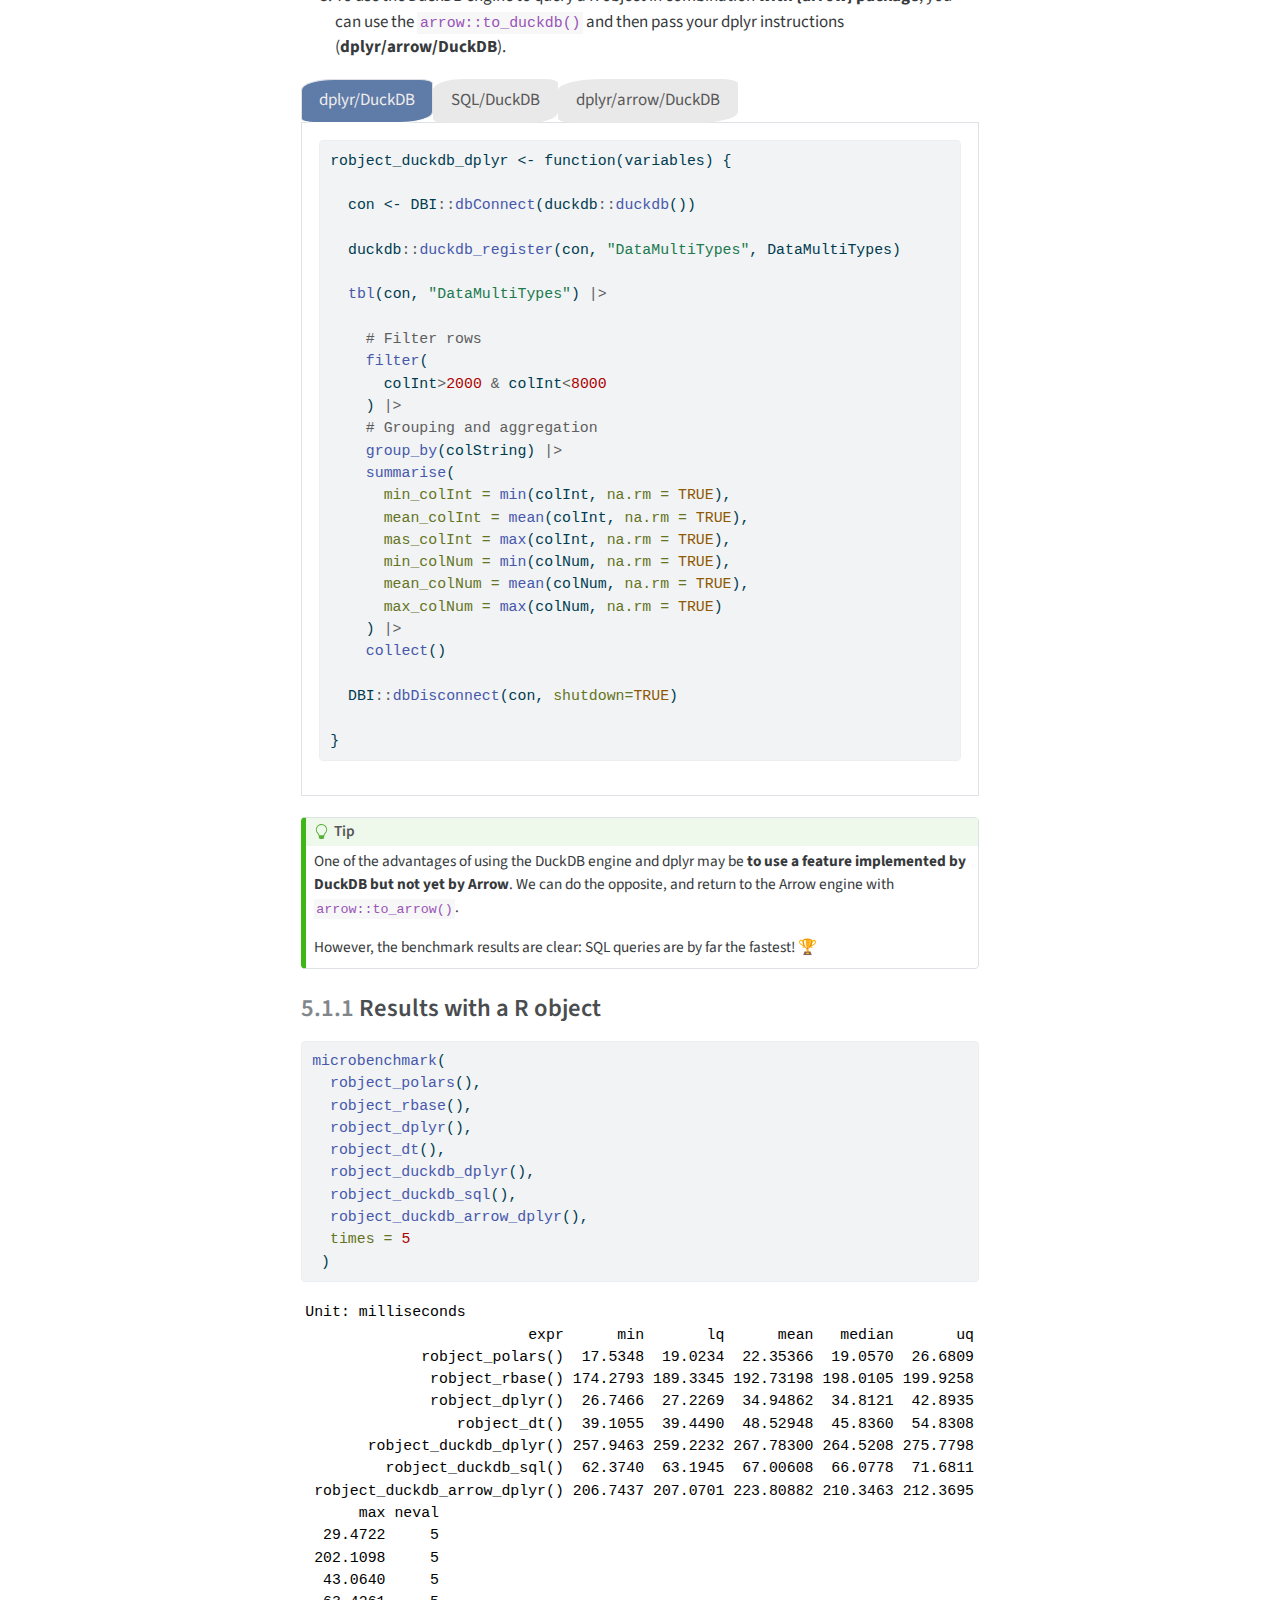
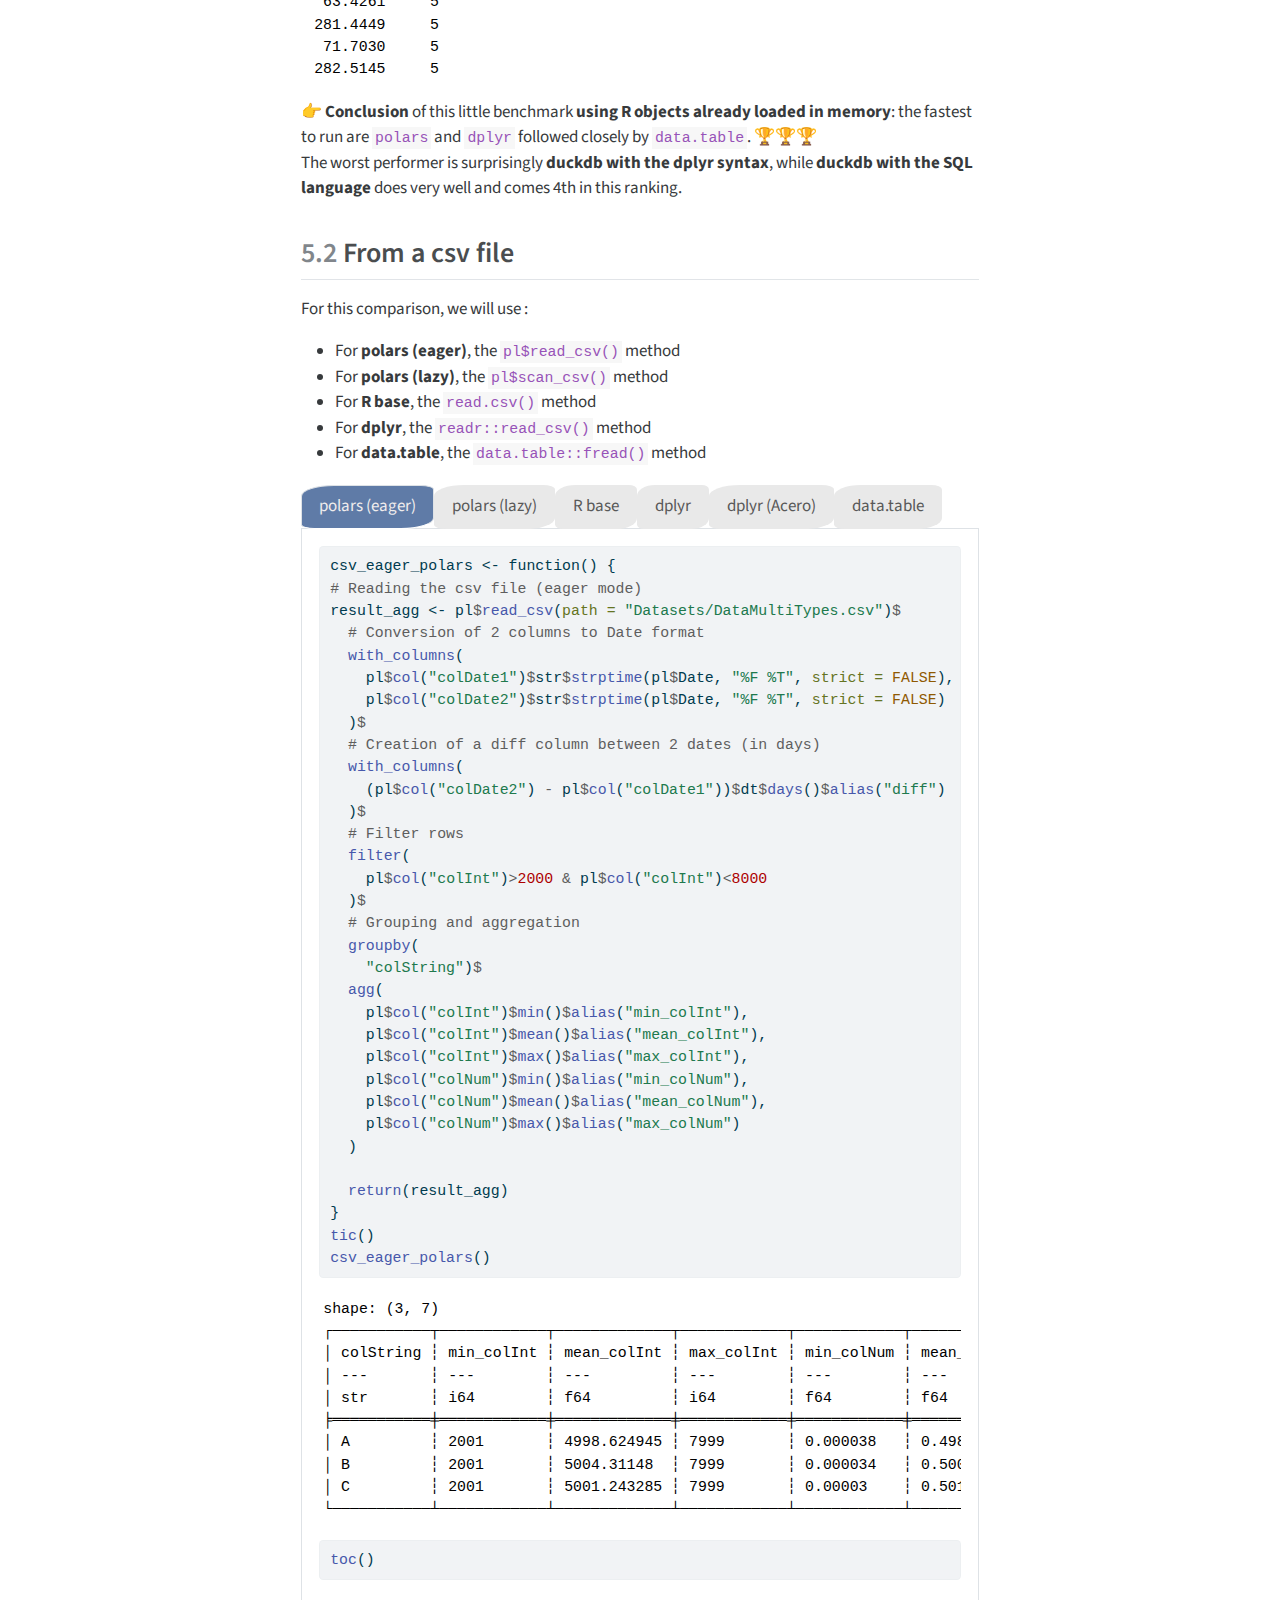
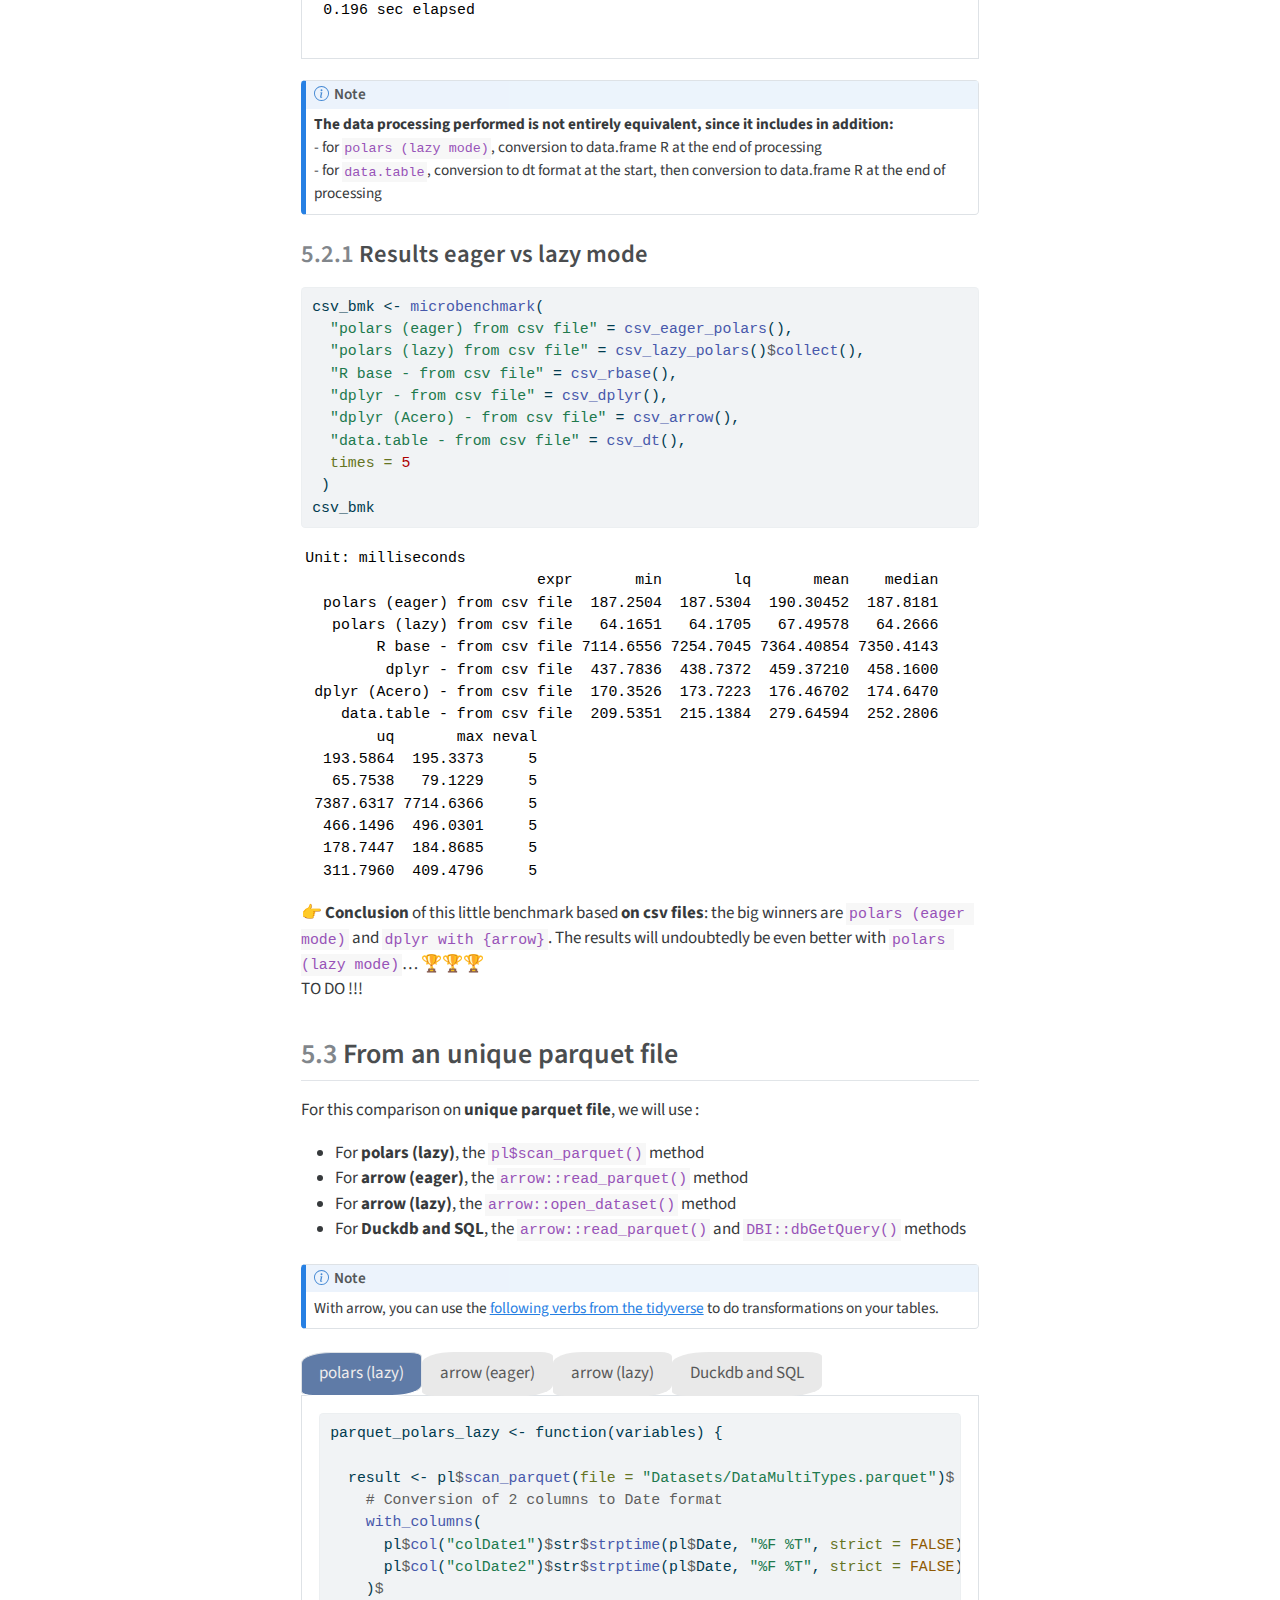
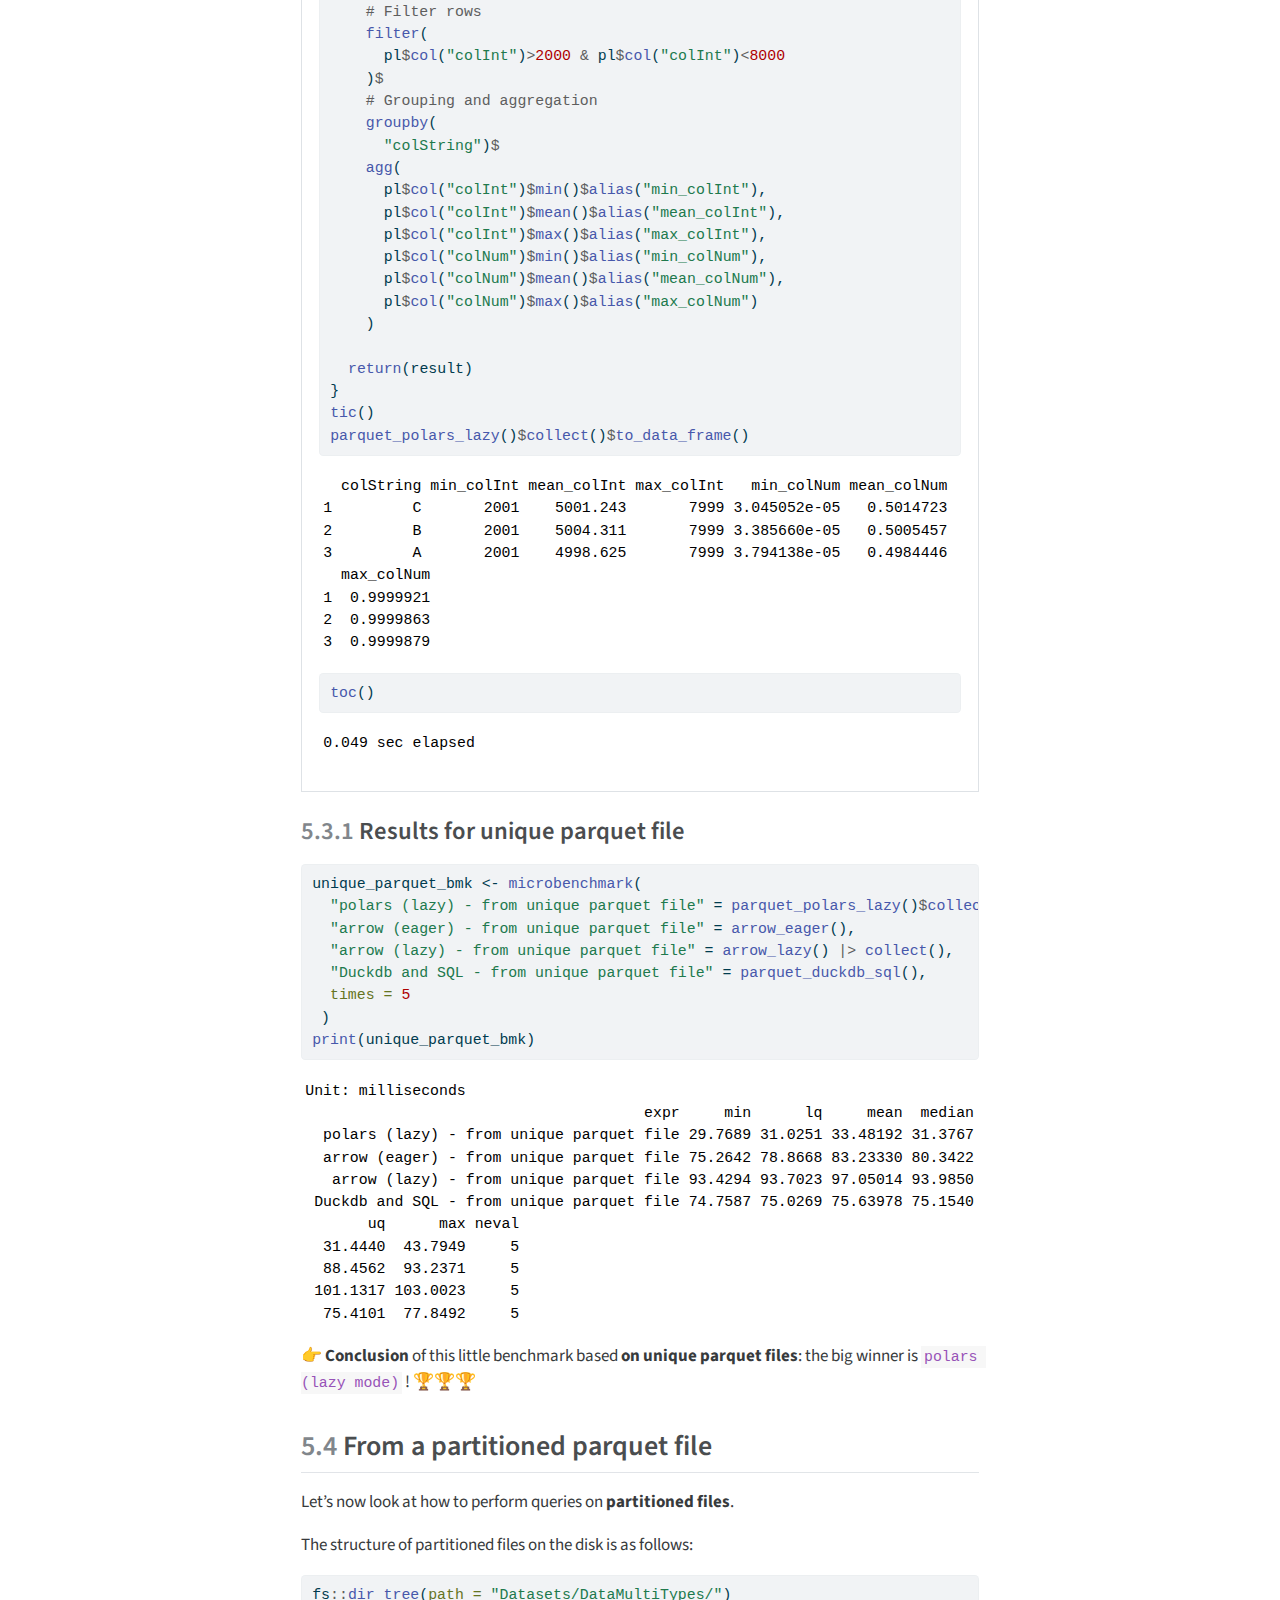
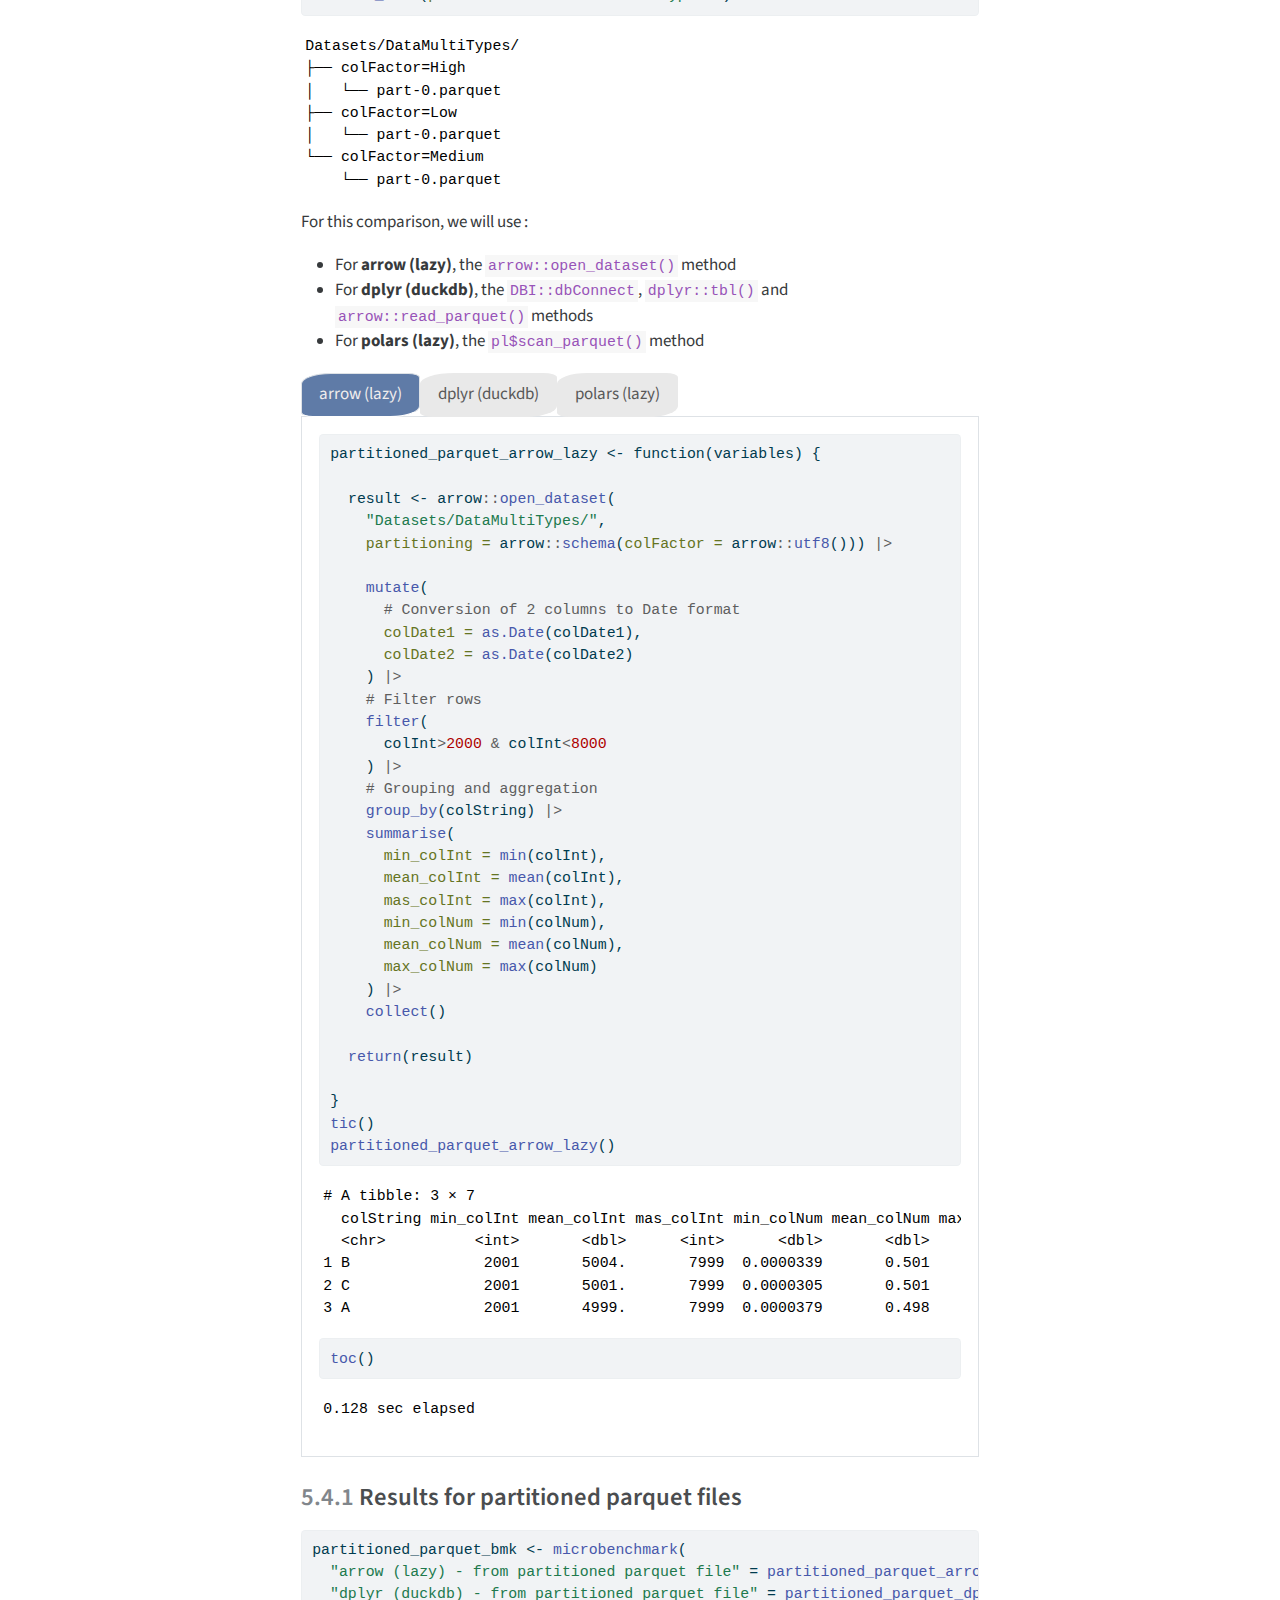
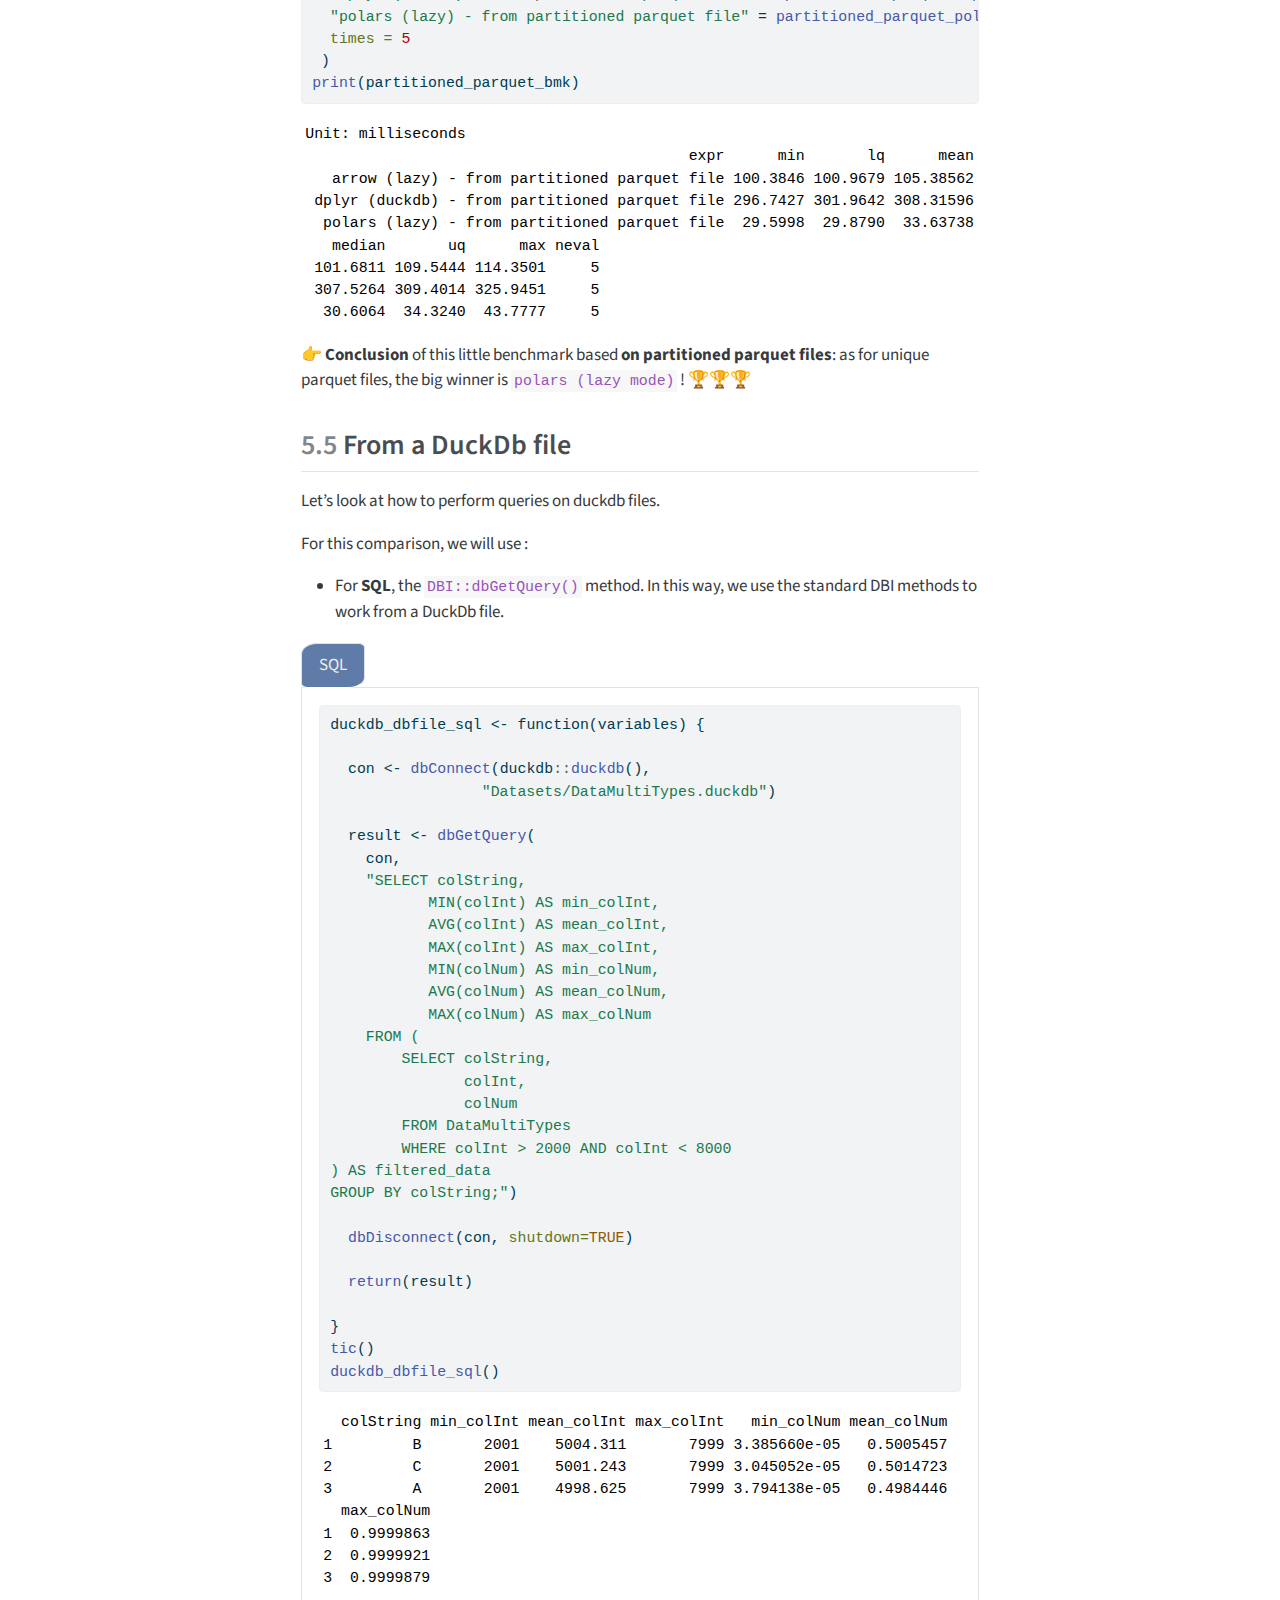
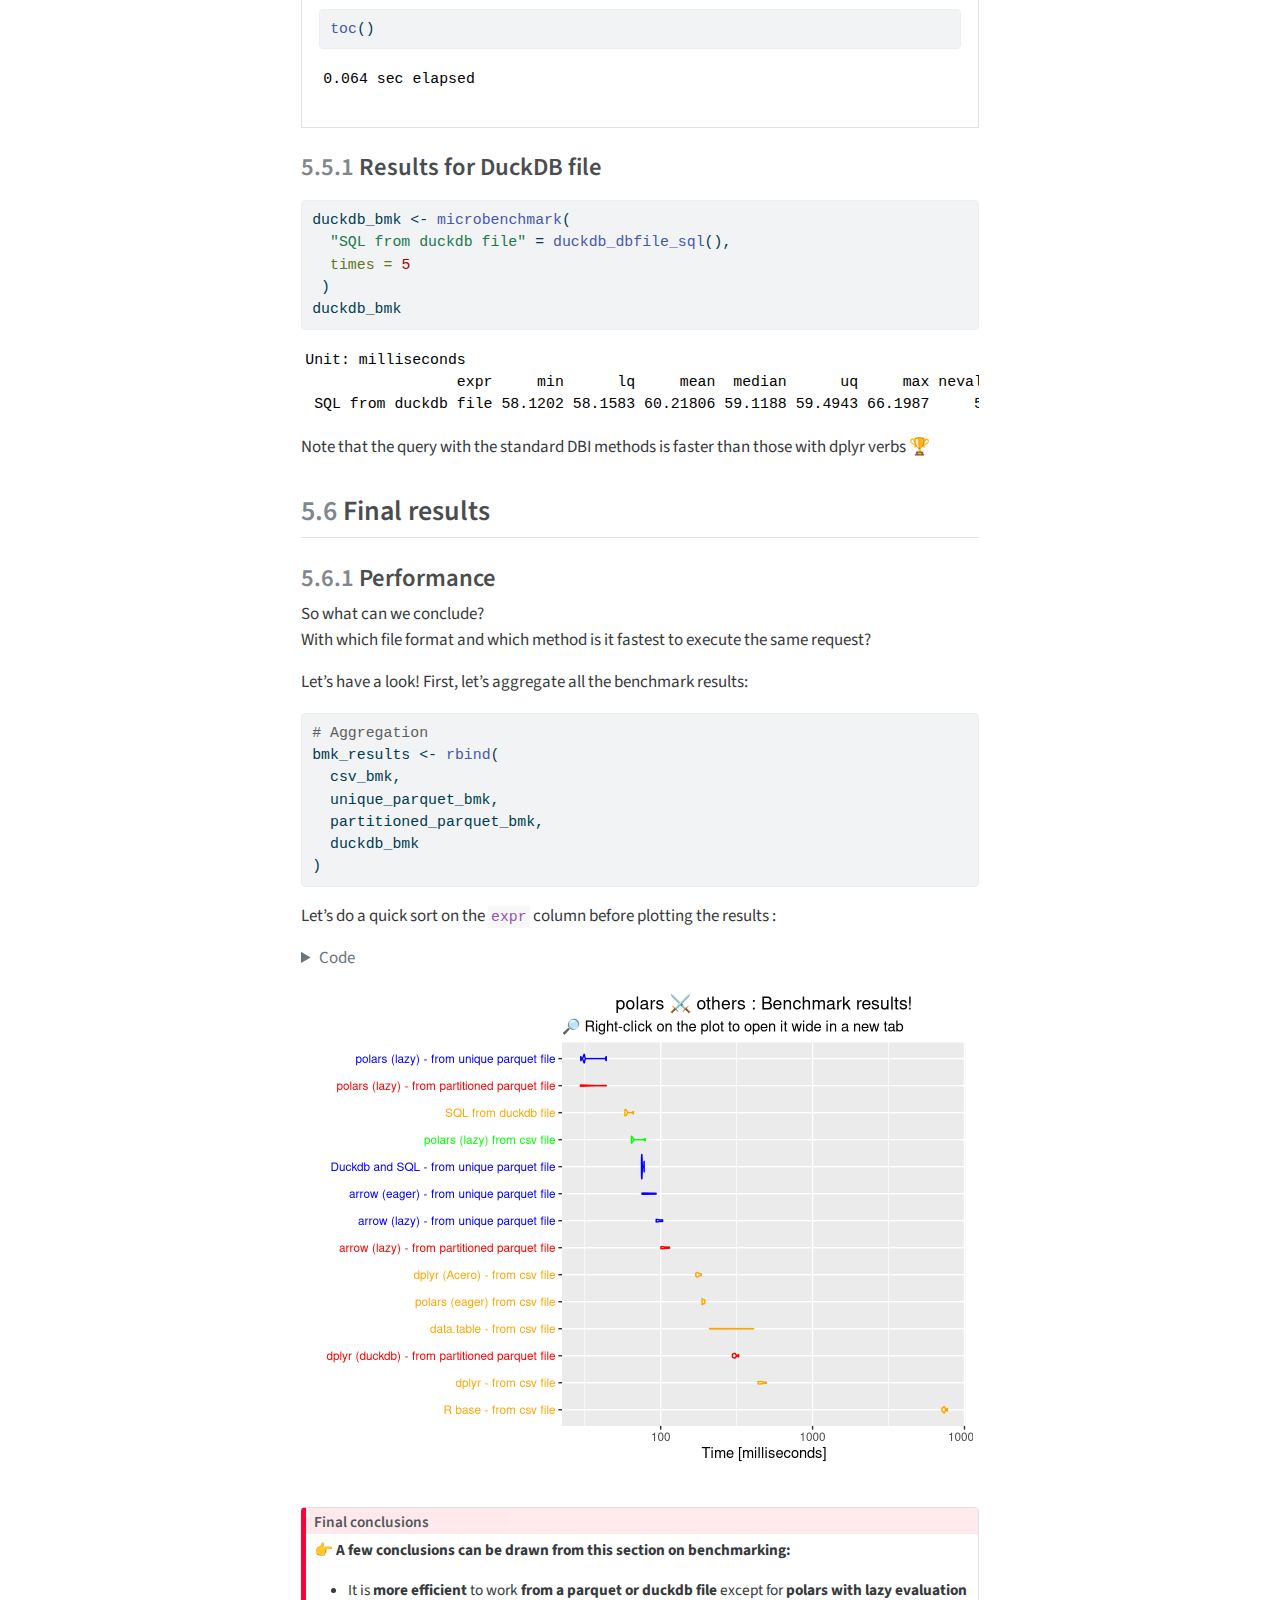
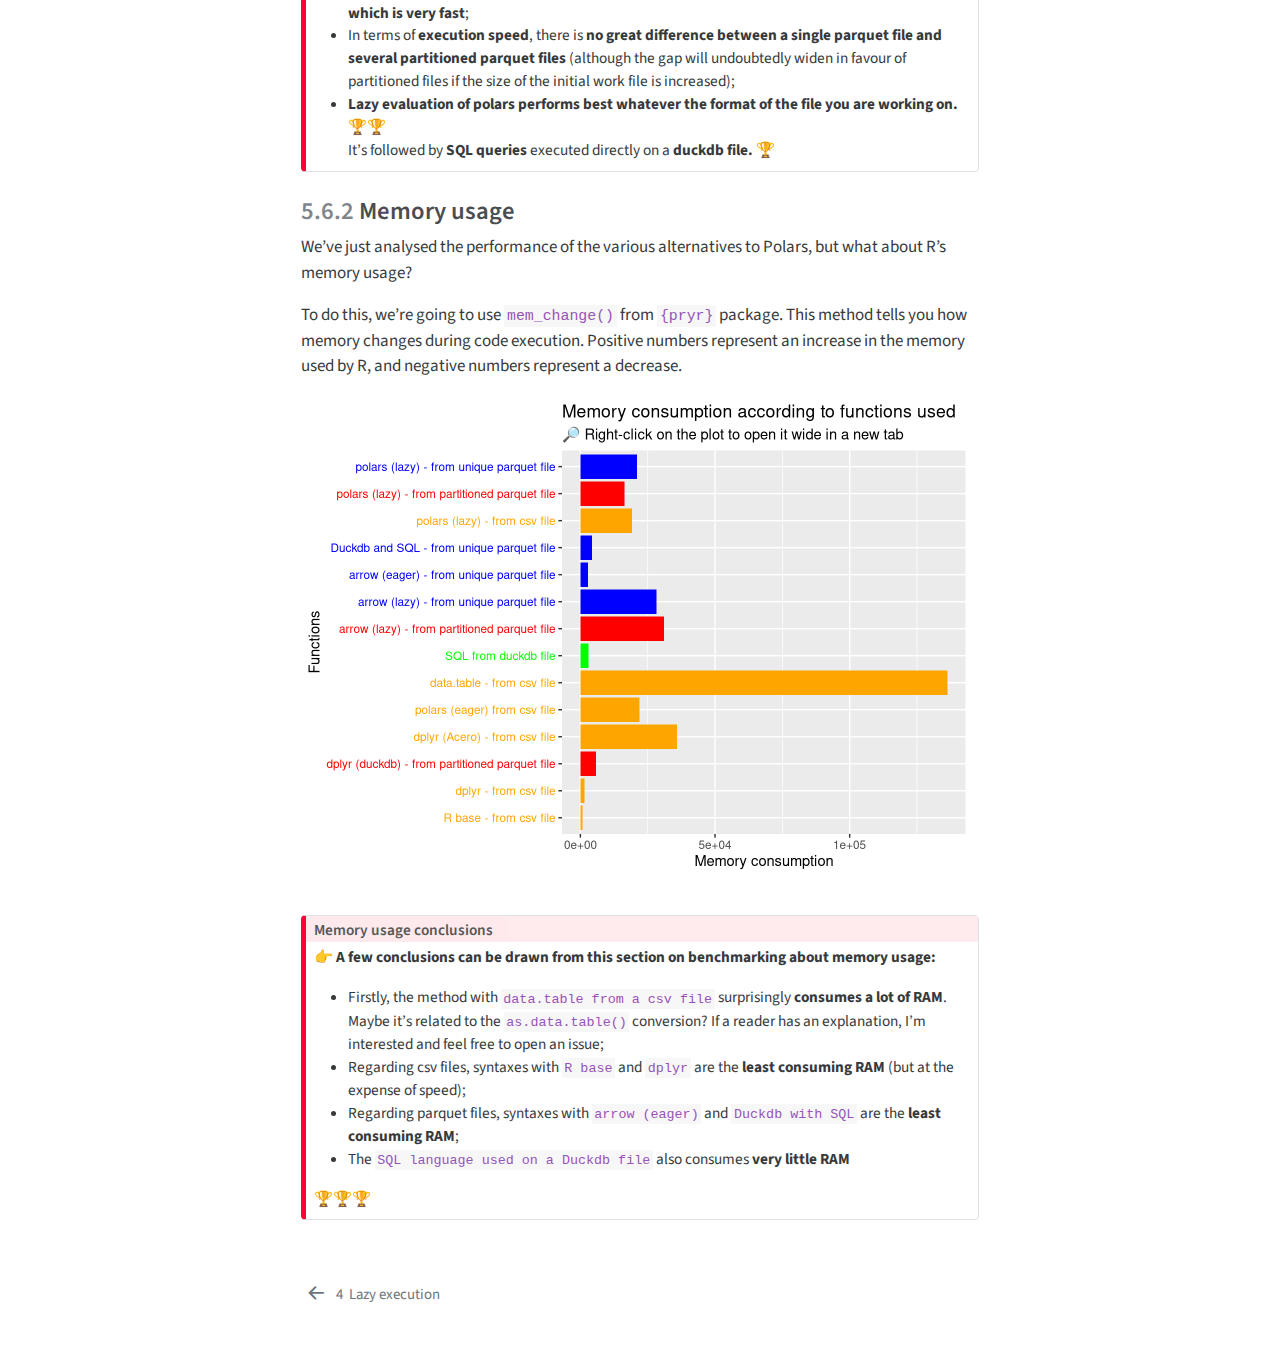
==== commit f79b5a42: "Built site for gh-pages" ====
--- a/benchmarking.html
+++ b/benchmarking.html
@@ -560,21 +560,21 @@
 <div class="cell-output cell-output-stdout">
 <pre><code>Unit: milliseconds
                          expr      min       lq      mean   median       uq
-             robject_polars()  17.7318  19.6050  22.79406  19.6155  27.3976
-              robject_rbase() 176.3487 190.5963 195.34328 199.2220 202.6269
-              robject_dplyr()  26.8988  26.9714  34.93120  34.9820  42.5932
-                 robject_dt()  38.8744  40.2866  48.78562  46.1540  55.0091
-       robject_duckdb_dplyr() 261.1362 261.1784 268.81410 266.9781 273.2950
-         robject_duckdb_sql()  62.7074  63.1952  67.58826  66.2747  72.4407
- robject_duckdb_arrow_dplyr() 203.0097 209.5721 224.83722 211.9962 214.6941
+             robject_polars()  17.5348  19.0234  22.35366  19.0570  26.6809
+              robject_rbase() 174.2793 189.3345 192.73198 198.0105 199.9258
+              robject_dplyr()  26.7466  27.2269  34.94862  34.8121  42.8935
+                 robject_dt()  39.1055  39.4490  48.52948  45.8360  54.8308
+       robject_duckdb_dplyr() 257.9463 259.2232 267.78300 264.5208 275.7798
+         robject_duckdb_sql()  62.3740  63.1945  67.00608  66.0778  71.6811
+ robject_duckdb_arrow_dplyr() 206.7437 207.0701 223.80882 210.3463 212.3695
       max neval
-  29.6204     5
- 207.9225     5
-  43.2106     5
-  63.6040     5
- 281.4828     5
-  73.3233     5
- 284.9140     5</code></pre>
+  29.4722     5
+ 202.1098     5
+  43.0640     5
+  63.4261     5
+ 281.4449     5
+  71.7030     5
+ 282.5145     5</code></pre>
 </div>
 </div>
 <p>👉 <strong>Conclusion</strong> of this little benchmark <strong>using R objects already loaded in memory</strong>: the fastest to run are <code>polars</code> and <code>dplyr</code> followed closely by <code>data.table</code>. 🏆🏆🏆<br>
@@ -635,14 +635,14 @@
 │ ---       ┆ ---        ┆ ---         ┆ ---        ┆ ---        ┆ ---         ┆ ---        │
 │ str       ┆ i64        ┆ f64         ┆ i64        ┆ f64        ┆ f64         ┆ f64        │
 ╞═══════════╪════════════╪═════════════╪════════════╪════════════╪═════════════╪════════════╡
+│ A         ┆ 2001       ┆ 4998.624945 ┆ 7999       ┆ 0.000038   ┆ 0.498445    ┆ 0.999988   │
 │ B         ┆ 2001       ┆ 5004.31148  ┆ 7999       ┆ 0.000034   ┆ 0.500546    ┆ 0.999986   │
-│ A         ┆ 2001       ┆ 4998.624945 ┆ 7999       ┆ 0.000038   ┆ 0.498445    ┆ 0.999988   │
 │ C         ┆ 2001       ┆ 5001.243285 ┆ 7999       ┆ 0.00003    ┆ 0.501472    ┆ 0.999992   │
 └───────────┴────────────┴─────────────┴────────────┴────────────┴─────────────┴────────────┘</code></pre>
 </div>
 <div class="sourceCode cell-code" id="cb13"><pre class="sourceCode r code-with-copy"><code class="sourceCode r"><span id="cb13-1"><a href="#cb13-1" aria-hidden="true" tabindex="-1"></a><span class="fu">toc</span>()</span></code><button title="Copy to Clipboard" class="code-copy-button"><i class="bi"></i></button></pre></div>
 <div class="cell-output cell-output-stdout">
-<pre><code>0.199 sec elapsed</code></pre>
+<pre><code>0.196 sec elapsed</code></pre>
 </div>
 </div>
 </div>
@@ -687,14 +687,14 @@
 │ ---       ┆ ---        ┆ ---         ┆ ---        ┆ ---        ┆ ---         ┆ ---        │
 │ str       ┆ i64        ┆ f64         ┆ i64        ┆ f64        ┆ f64         ┆ f64        │
 ╞═══════════╪════════════╪═════════════╪════════════╪════════════╪═════════════╪════════════╡
+│ C         ┆ 2001       ┆ 5001.243285 ┆ 7999       ┆ 0.00003    ┆ 0.501472    ┆ 0.999992   │
 │ B         ┆ 2001       ┆ 5004.31148  ┆ 7999       ┆ 0.000034   ┆ 0.500546    ┆ 0.999986   │
-│ C         ┆ 2001       ┆ 5001.243285 ┆ 7999       ┆ 0.00003    ┆ 0.501472    ┆ 0.999992   │
 │ A         ┆ 2001       ┆ 4998.624945 ┆ 7999       ┆ 0.000038   ┆ 0.498445    ┆ 0.999988   │
 └───────────┴────────────┴─────────────┴────────────┴────────────┴─────────────┴────────────┘</code></pre>
 </div>
 <div class="sourceCode cell-code" id="cb17"><pre class="sourceCode r code-with-copy"><code class="sourceCode r"><span id="cb17-1"><a href="#cb17-1" aria-hidden="true" tabindex="-1"></a><span class="fu">toc</span>()</span></code><button title="Copy to Clipboard" class="code-copy-button"><i class="bi"></i></button></pre></div>
 <div class="cell-output cell-output-stdout">
-<pre><code>0.069 sec elapsed</code></pre>
+<pre><code>0.068 sec elapsed</code></pre>
 </div>
 </div>
 </div>
@@ -736,7 +736,7 @@
 <span id="cb19-34"><a href="#cb19-34" aria-hidden="true" tabindex="-1"></a>res_rbase <span class="ot">&lt;-</span> <span class="fu">csv_rbase</span>()</span>
 <span id="cb19-35"><a href="#cb19-35" aria-hidden="true" tabindex="-1"></a><span class="fu">toc</span>()</span></code><button title="Copy to Clipboard" class="code-copy-button"><i class="bi"></i></button></pre></div>
 <div class="cell-output cell-output-stdout">
-<pre><code>8.236 sec elapsed</code></pre>
+<pre><code>8.147 sec elapsed</code></pre>
 </div>
 <div class="sourceCode cell-code" id="cb21"><pre class="sourceCode r code-with-copy"><code class="sourceCode r"><span id="cb21-1"><a href="#cb21-1" aria-hidden="true" tabindex="-1"></a><span class="fu">print</span>(res_rbase)</span></code><button title="Copy to Clipboard" class="code-copy-button"><i class="bi"></i></button></pre></div>
 <div class="cell-output cell-output-stdout">
@@ -794,7 +794,7 @@
 <span id="cb23-39"><a href="#cb23-39" aria-hidden="true" tabindex="-1"></a>res_dplyr <span class="ot">&lt;-</span> <span class="fu">csv_dplyr</span>()</span>
 <span id="cb23-40"><a href="#cb23-40" aria-hidden="true" tabindex="-1"></a><span class="fu">toc</span>()</span></code><button title="Copy to Clipboard" class="code-copy-button"><i class="bi"></i></button></pre></div>
 <div class="cell-output cell-output-stdout">
-<pre><code>0.55 sec elapsed</code></pre>
+<pre><code>0.52 sec elapsed</code></pre>
 </div>
 <div class="sourceCode cell-code" id="cb25"><pre class="sourceCode r code-with-copy"><code class="sourceCode r"><span id="cb25-1"><a href="#cb25-1" aria-hidden="true" tabindex="-1"></a><span class="fu">print</span>(res_dplyr)</span></code><button title="Copy to Clipboard" class="code-copy-button"><i class="bi"></i></button></pre></div>
 <div class="cell-output cell-output-stdout">
@@ -852,7 +852,7 @@
 <span id="cb27-41"><a href="#cb27-41" aria-hidden="true" tabindex="-1"></a>res_arrow <span class="ot">&lt;-</span> <span class="fu">csv_arrow</span>()</span>
 <span id="cb27-42"><a href="#cb27-42" aria-hidden="true" tabindex="-1"></a><span class="fu">toc</span>()</span></code><button title="Copy to Clipboard" class="code-copy-button"><i class="bi"></i></button></pre></div>
 <div class="cell-output cell-output-stdout">
-<pre><code>0.284 sec elapsed</code></pre>
+<pre><code>0.283 sec elapsed</code></pre>
 </div>
 <div class="sourceCode cell-code" id="cb29"><pre class="sourceCode r code-with-copy"><code class="sourceCode r"><span id="cb29-1"><a href="#cb29-1" aria-hidden="true" tabindex="-1"></a><span class="fu">print</span>(res_arrow)</span></code><button title="Copy to Clipboard" class="code-copy-button"><i class="bi"></i></button></pre></div>
 <div class="cell-output cell-output-stdout">
@@ -902,7 +902,7 @@
 </div>
 <div class="sourceCode cell-code" id="cb33"><pre class="sourceCode r code-with-copy"><code class="sourceCode r"><span id="cb33-1"><a href="#cb33-1" aria-hidden="true" tabindex="-1"></a><span class="fu">toc</span>()</span></code><button title="Copy to Clipboard" class="code-copy-button"><i class="bi"></i></button></pre></div>
 <div class="cell-output cell-output-stdout">
-<pre><code>0.28 sec elapsed</code></pre>
+<pre><code>0.278 sec elapsed</code></pre>
 </div>
 </div>
 </div>
@@ -939,19 +939,19 @@
 <div class="cell-output cell-output-stdout">
 <pre><code>Unit: milliseconds
                           expr       min        lq       mean    median
-  polars (eager) from csv file  187.3604  192.2024  197.10436  201.1510
-   polars (lazy) from csv file   63.7321   63.9944   67.47704   64.8428
-        R base - from csv file 7237.0695 7401.4268 7518.12804 7544.3048
-         dplyr - from csv file  410.1042  442.3264  454.35724  455.4986
- dplyr (Acero) - from csv file  169.5444  171.5034  174.79362  175.0599
-    data.table - from csv file  211.2480  217.4222  284.11926  254.1568
+  polars (eager) from csv file  187.2504  187.5304  190.30452  187.8181
+   polars (lazy) from csv file   64.1651   64.1705   67.49578   64.2666
+        R base - from csv file 7114.6556 7254.7045 7364.40854 7350.4143
+         dplyr - from csv file  437.7836  438.7372  459.37210  458.1600
+ dplyr (Acero) - from csv file  170.3526  173.7223  176.46702  174.6470
+    data.table - from csv file  209.5351  215.1384  279.64594  252.2806
         uq       max neval
-  201.9657  202.8423     5
-   65.4710   79.3449     5
- 7550.6837 7857.1554     5
-  466.8360  497.0210     5
-  176.8755  180.9849     5
-  314.8586  422.9107     5</code></pre>
+  193.5864  195.3373     5
+   65.7538   79.1229     5
+ 7387.6317 7714.6366     5
+  466.1496  496.0301     5
+  178.7447  184.8685     5
+  311.7960  409.4796     5</code></pre>
 </div>
 </div>
 <p>👉 <strong>Conclusion</strong> of this little benchmark based <strong>on csv files</strong>: the big winners are <code>polars (eager mode)</code> and <code>dplyr with {arrow}</code>. The results will undoubtedly be even better with <code>polars (lazy mode)</code>… 🏆🏆🏆<br>
@@ -1015,17 +1015,17 @@
 <span id="cb37-28"><a href="#cb37-28" aria-hidden="true" tabindex="-1"></a><span class="fu">parquet_polars_lazy</span>()<span class="sc">$</span><span class="fu">collect</span>()<span class="sc">$</span><span class="fu">to_data_frame</span>()</span></code><button title="Copy to Clipboard" class="code-copy-button"><i class="bi"></i></button></pre></div>
 <div class="cell-output cell-output-stdout">
 <pre><code>  colString min_colInt mean_colInt max_colInt   min_colNum mean_colNum
-1         A       2001    4998.625       7999 3.794138e-05   0.4984446
-2         C       2001    5001.243       7999 3.045052e-05   0.5014723
-3         B       2001    5004.311       7999 3.385660e-05   0.5005457
+1         C       2001    5001.243       7999 3.045052e-05   0.5014723
+2         B       2001    5004.311       7999 3.385660e-05   0.5005457
+3         A       2001    4998.625       7999 3.794138e-05   0.4984446
   max_colNum
-1  0.9999879
-2  0.9999921
-3  0.9999863</code></pre>
+1  0.9999921
+2  0.9999863
+3  0.9999879</code></pre>
 </div>
 <div class="sourceCode cell-code" id="cb39"><pre class="sourceCode r code-with-copy"><code class="sourceCode r"><span id="cb39-1"><a href="#cb39-1" aria-hidden="true" tabindex="-1"></a><span class="fu">toc</span>()</span></code><button title="Copy to Clipboard" class="code-copy-button"><i class="bi"></i></button></pre></div>
 <div class="cell-output cell-output-stdout">
-<pre><code>0.05 sec elapsed</code></pre>
+<pre><code>0.049 sec elapsed</code></pre>
 </div>
 </div>
 </div>
@@ -1070,7 +1070,7 @@
 </div>
 <div class="sourceCode cell-code" id="cb43"><pre class="sourceCode r code-with-copy"><code class="sourceCode r"><span id="cb43-1"><a href="#cb43-1" aria-hidden="true" tabindex="-1"></a><span class="fu">toc</span>()</span></code><button title="Copy to Clipboard" class="code-copy-button"><i class="bi"></i></button></pre></div>
 <div class="cell-output cell-output-stdout">
-<pre><code>0.105 sec elapsed</code></pre>
+<pre><code>0.104 sec elapsed</code></pre>
 </div>
 </div>
 </div>
@@ -1181,15 +1181,15 @@
 <div class="cell-output cell-output-stdout">
 <pre><code>Unit: milliseconds
                                       expr     min      lq     mean  median
-  polars (lazy) - from unique parquet file 29.9138 30.9345 33.43018 31.1301
-  arrow (eager) - from unique parquet file 77.2937 87.9364 87.89686 88.2989
-   arrow (lazy) - from unique parquet file 94.9750 95.1722 98.94394 96.2798
- Duckdb and SQL - from unique parquet file 75.3349 76.1745 76.86396 76.4040
+  polars (lazy) - from unique parquet file 29.7689 31.0251 33.48192 31.3767
+  arrow (eager) - from unique parquet file 75.2642 78.8668 83.23330 80.3422
+   arrow (lazy) - from unique parquet file 93.4294 93.7023 97.05014 93.9850
+ Duckdb and SQL - from unique parquet file 74.7587 75.0269 75.63978 75.1540
        uq      max neval
-  31.1498  44.0227     5
-  91.7451  94.2102     5
- 100.9485 107.3442     5
-  77.0596  79.3468     5</code></pre>
+  31.4440  43.7949     5
+  88.4562  93.2371     5
+ 101.1317 103.0023     5
+  75.4101  77.8492     5</code></pre>
 </div>
 </div>
 <p>👉 <strong>Conclusion</strong> of this little benchmark based <strong>on unique parquet files</strong>: the big winner is <code>polars (lazy mode)</code> ! 🏆🏆🏆</p>
@@ -1258,13 +1258,13 @@
 <pre><code># A tibble: 3 × 7
   colString min_colInt mean_colInt mas_colInt min_colNum mean_colNum max_colNum
   &lt;chr&gt;          &lt;int&gt;       &lt;dbl&gt;      &lt;int&gt;      &lt;dbl&gt;       &lt;dbl&gt;      &lt;dbl&gt;
-1 C               2001       5001.       7999  0.0000305       0.501       1.00
-2 B               2001       5004.       7999  0.0000339       0.501       1.00
+1 B               2001       5004.       7999  0.0000339       0.501       1.00
+2 C               2001       5001.       7999  0.0000305       0.501       1.00
 3 A               2001       4999.       7999  0.0000379       0.498       1.00</code></pre>
 </div>
 <div class="sourceCode cell-code" id="cb59"><pre class="sourceCode r code-with-copy"><code class="sourceCode r"><span id="cb59-1"><a href="#cb59-1" aria-hidden="true" tabindex="-1"></a><span class="fu">toc</span>()</span></code><button title="Copy to Clipboard" class="code-copy-button"><i class="bi"></i></button></pre></div>
 <div class="cell-output cell-output-stdout">
-<pre><code>0.146 sec elapsed</code></pre>
+<pre><code>0.128 sec elapsed</code></pre>
 </div>
 </div>
 </div>
@@ -1308,13 +1308,13 @@
 <pre><code># A tibble: 3 × 7
   colString min_colInt mean_colInt mas_colInt min_colNum mean_colNum max_colNum
   &lt;chr&gt;          &lt;int&gt;       &lt;dbl&gt;      &lt;int&gt;      &lt;dbl&gt;       &lt;dbl&gt;      &lt;dbl&gt;
-1 A               2001       4999.       7999  0.0000379       0.498       1.00
-2 B               2001       5004.       7999  0.0000339       0.501       1.00
-3 C               2001       5001.       7999  0.0000305       0.501       1.00</code></pre>
+1 B               2001       5004.       7999  0.0000339       0.501       1.00
+2 C               2001       5001.       7999  0.0000305       0.501       1.00
+3 A               2001       4999.       7999  0.0000379       0.498       1.00</code></pre>
 </div>
 <div class="sourceCode cell-code" id="cb63"><pre class="sourceCode r code-with-copy"><code class="sourceCode r"><span id="cb63-1"><a href="#cb63-1" aria-hidden="true" tabindex="-1"></a><span class="fu">toc</span>()</span></code><button title="Copy to Clipboard" class="code-copy-button"><i class="bi"></i></button></pre></div>
 <div class="cell-output cell-output-stdout">
-<pre><code>0.35 sec elapsed</code></pre>
+<pre><code>0.343 sec elapsed</code></pre>
 </div>
 </div>
 </div>
@@ -1355,14 +1355,14 @@
 │ ---       ┆ ---        ┆ ---         ┆ ---        ┆ ---        ┆ ---         ┆ ---        │
 │ str       ┆ i32        ┆ f64         ┆ i32        ┆ f64        ┆ f64         ┆ f64        │
 ╞═══════════╪════════════╪═════════════╪════════════╪════════════╪═════════════╪════════════╡
-│ C         ┆ 2001       ┆ 5001.243285 ┆ 7999       ┆ 0.00003    ┆ 0.501472    ┆ 0.999992   │
 │ A         ┆ 2001       ┆ 4998.624945 ┆ 7999       ┆ 0.000038   ┆ 0.498445    ┆ 0.999988   │
 │ B         ┆ 2001       ┆ 5004.31148  ┆ 7999       ┆ 0.000034   ┆ 0.500546    ┆ 0.999986   │
+│ C         ┆ 2001       ┆ 5001.243285 ┆ 7999       ┆ 0.00003    ┆ 0.501472    ┆ 0.999992   │
 └───────────┴────────────┴─────────────┴────────────┴────────────┴─────────────┴────────────┘</code></pre>
 </div>
 <div class="sourceCode cell-code" id="cb67"><pre class="sourceCode r code-with-copy"><code class="sourceCode r"><span id="cb67-1"><a href="#cb67-1" aria-hidden="true" tabindex="-1"></a><span class="fu">toc</span>()</span></code><button title="Copy to Clipboard" class="code-copy-button"><i class="bi"></i></button></pre></div>
 <div class="cell-output cell-output-stdout">
-<pre><code>0.034 sec elapsed</code></pre>
+<pre><code>0.033 sec elapsed</code></pre>
 </div>
 </div>
 </div>
@@ -1381,13 +1381,13 @@
 <div class="cell-output cell-output-stdout">
 <pre><code>Unit: milliseconds
                                            expr      min       lq      mean
-   arrow (lazy) - from partitioned parquet file 101.8341 103.3533 107.03278
- dplyr (duckdb) - from partitioned parquet file 300.8802 307.6274 313.50136
-  polars (lazy) - from partitioned parquet file  30.1021  30.3890  33.36518
+   arrow (lazy) - from partitioned parquet file 100.3846 100.9679 105.38562
+ dplyr (duckdb) - from partitioned parquet file 296.7427 301.9642 308.31596
+  polars (lazy) - from partitioned parquet file  29.5998  29.8790  33.63738
    median       uq      max neval
- 104.0269 111.2462 114.7034     5
- 311.7731 315.6364 331.5897     5
-  30.7497  32.1367  43.4484     5</code></pre>
+ 101.6811 109.5444 114.3501     5
+ 307.5264 309.4014 325.9451     5
+  30.6064  34.3240  43.7777     5</code></pre>
 </div>
 </div>
 <p>👉 <strong>Conclusion</strong> of this little benchmark based <strong>on partitioned parquet files</strong>: as for unique parquet files, the big winner is <code>polars (lazy mode)</code> ! 🏆🏆🏆</p>
@@ -1438,16 +1438,16 @@
 <div class="cell-output cell-output-stdout">
 <pre><code>  colString min_colInt mean_colInt max_colInt   min_colNum mean_colNum
 1         B       2001    5004.311       7999 3.385660e-05   0.5005457
-2         A       2001    4998.625       7999 3.794138e-05   0.4984446
-3         C       2001    5001.243       7999 3.045052e-05   0.5014723
+2         C       2001    5001.243       7999 3.045052e-05   0.5014723
+3         A       2001    4998.625       7999 3.794138e-05   0.4984446
   max_colNum
 1  0.9999863
-2  0.9999879
-3  0.9999921</code></pre>
+2  0.9999921
+3  0.9999879</code></pre>
 </div>
 <div class="sourceCode cell-code" id="cb73"><pre class="sourceCode r code-with-copy"><code class="sourceCode r"><span id="cb73-1"><a href="#cb73-1" aria-hidden="true" tabindex="-1"></a><span class="fu">toc</span>()</span></code><button title="Copy to Clipboard" class="code-copy-button"><i class="bi"></i></button></pre></div>
 <div class="cell-output cell-output-stdout">
-<pre><code>0.066 sec elapsed</code></pre>
+<pre><code>0.064 sec elapsed</code></pre>
 </div>
 </div>
 </div>
@@ -1463,8 +1463,8 @@
 <span id="cb75-5"><a href="#cb75-5" aria-hidden="true" tabindex="-1"></a>duckdb_bmk</span></code><button title="Copy to Clipboard" class="code-copy-button"><i class="bi"></i></button></pre></div>
 <div class="cell-output cell-output-stdout">
 <pre><code>Unit: milliseconds
-                 expr     min      lq     mean  median     uq     max neval
- SQL from duckdb file 59.1737 60.0594 61.58454 60.3579 61.894 66.4377     5</code></pre>
+                 expr     min      lq     mean  median      uq     max neval
+ SQL from duckdb file 58.1202 58.1583 60.21806 59.1188 59.4943 66.1987     5</code></pre>
 </div>
 </div>
 <p>Note that the query with the standard DBI methods is faster than those with dplyr verbs 🏆</p>
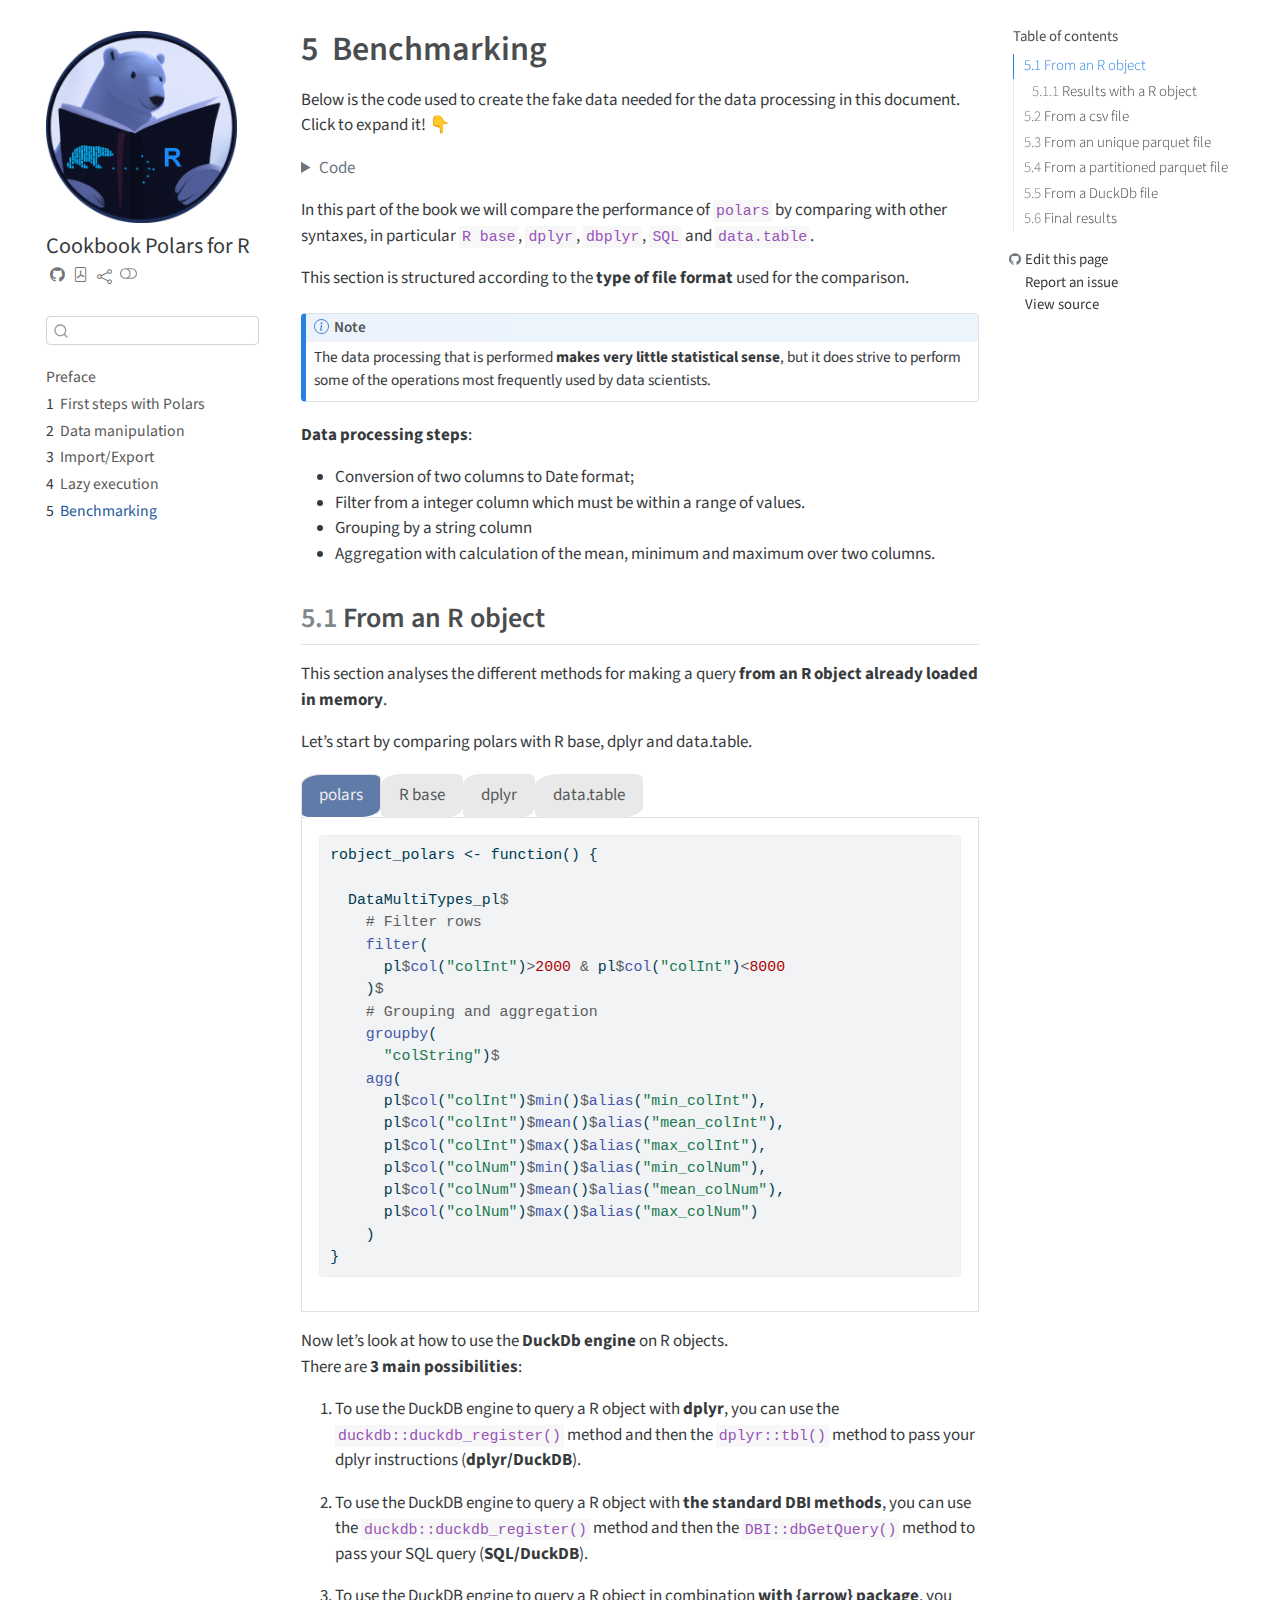
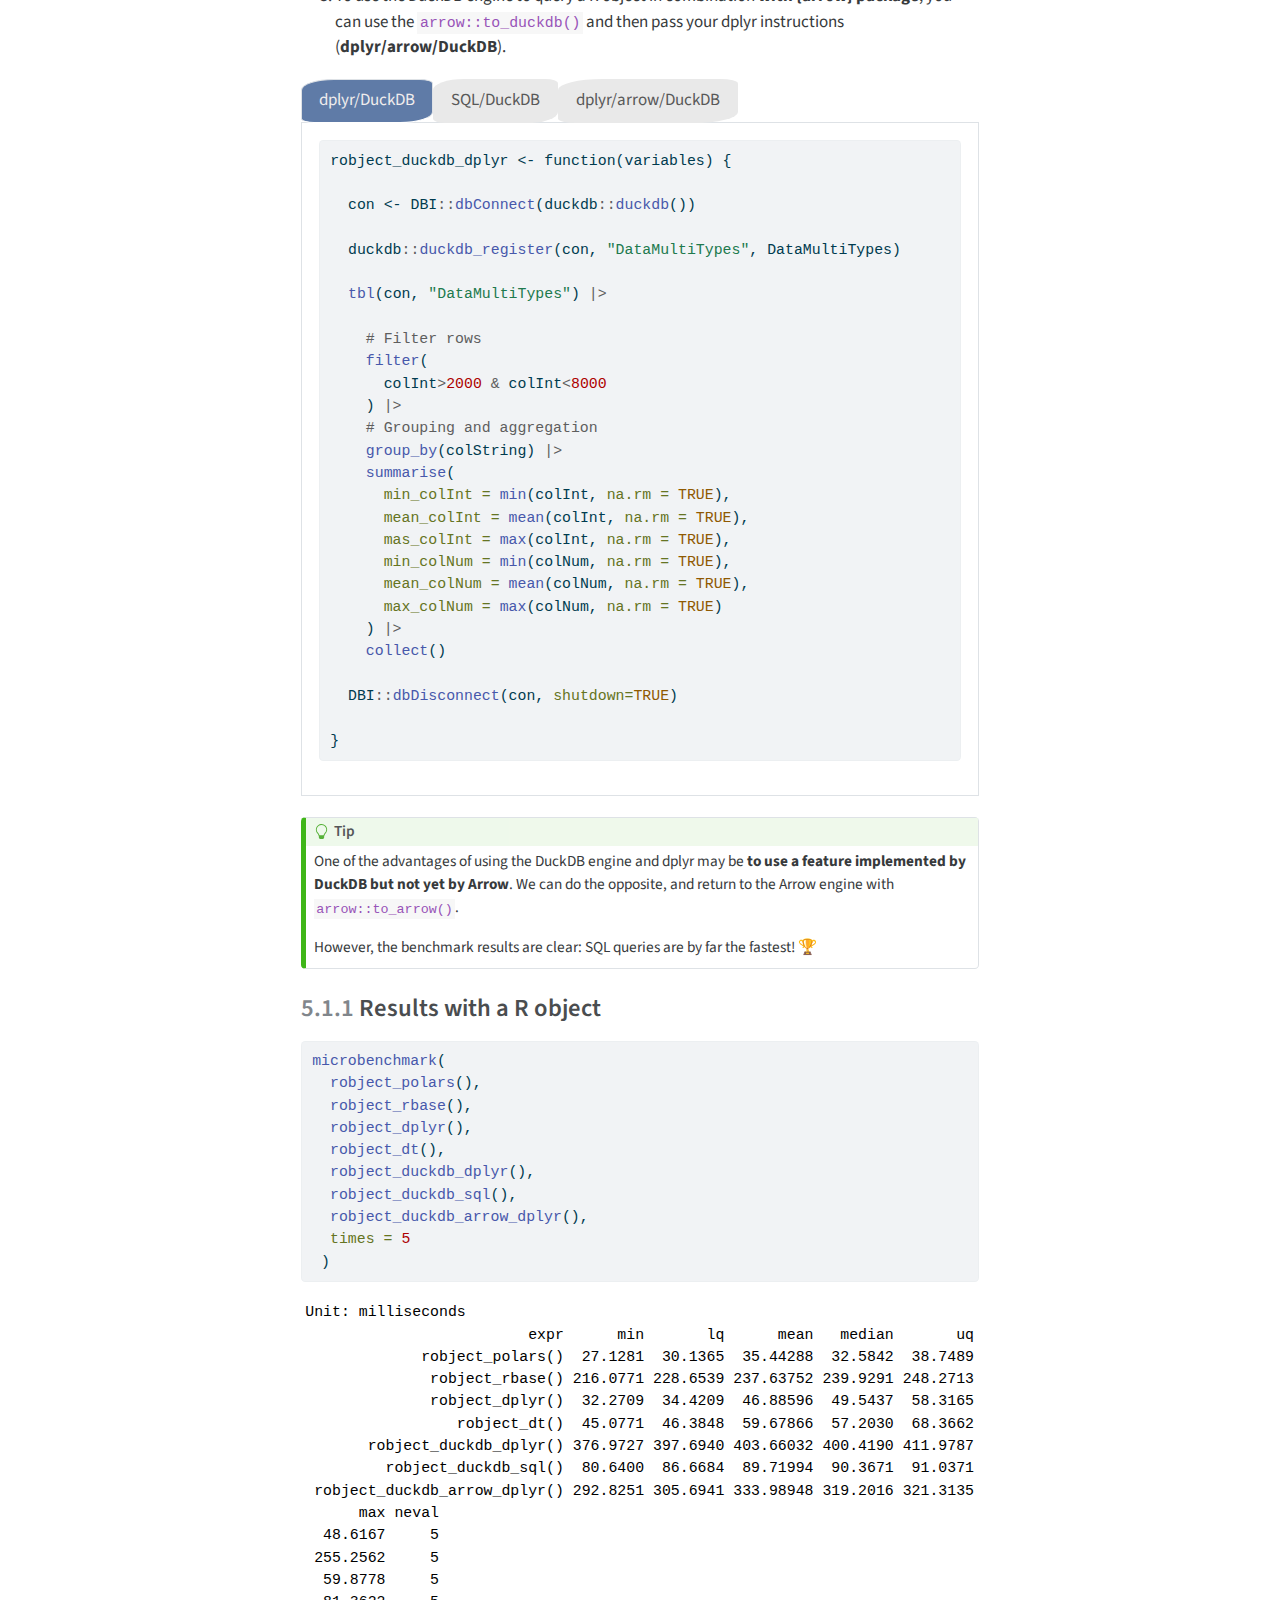
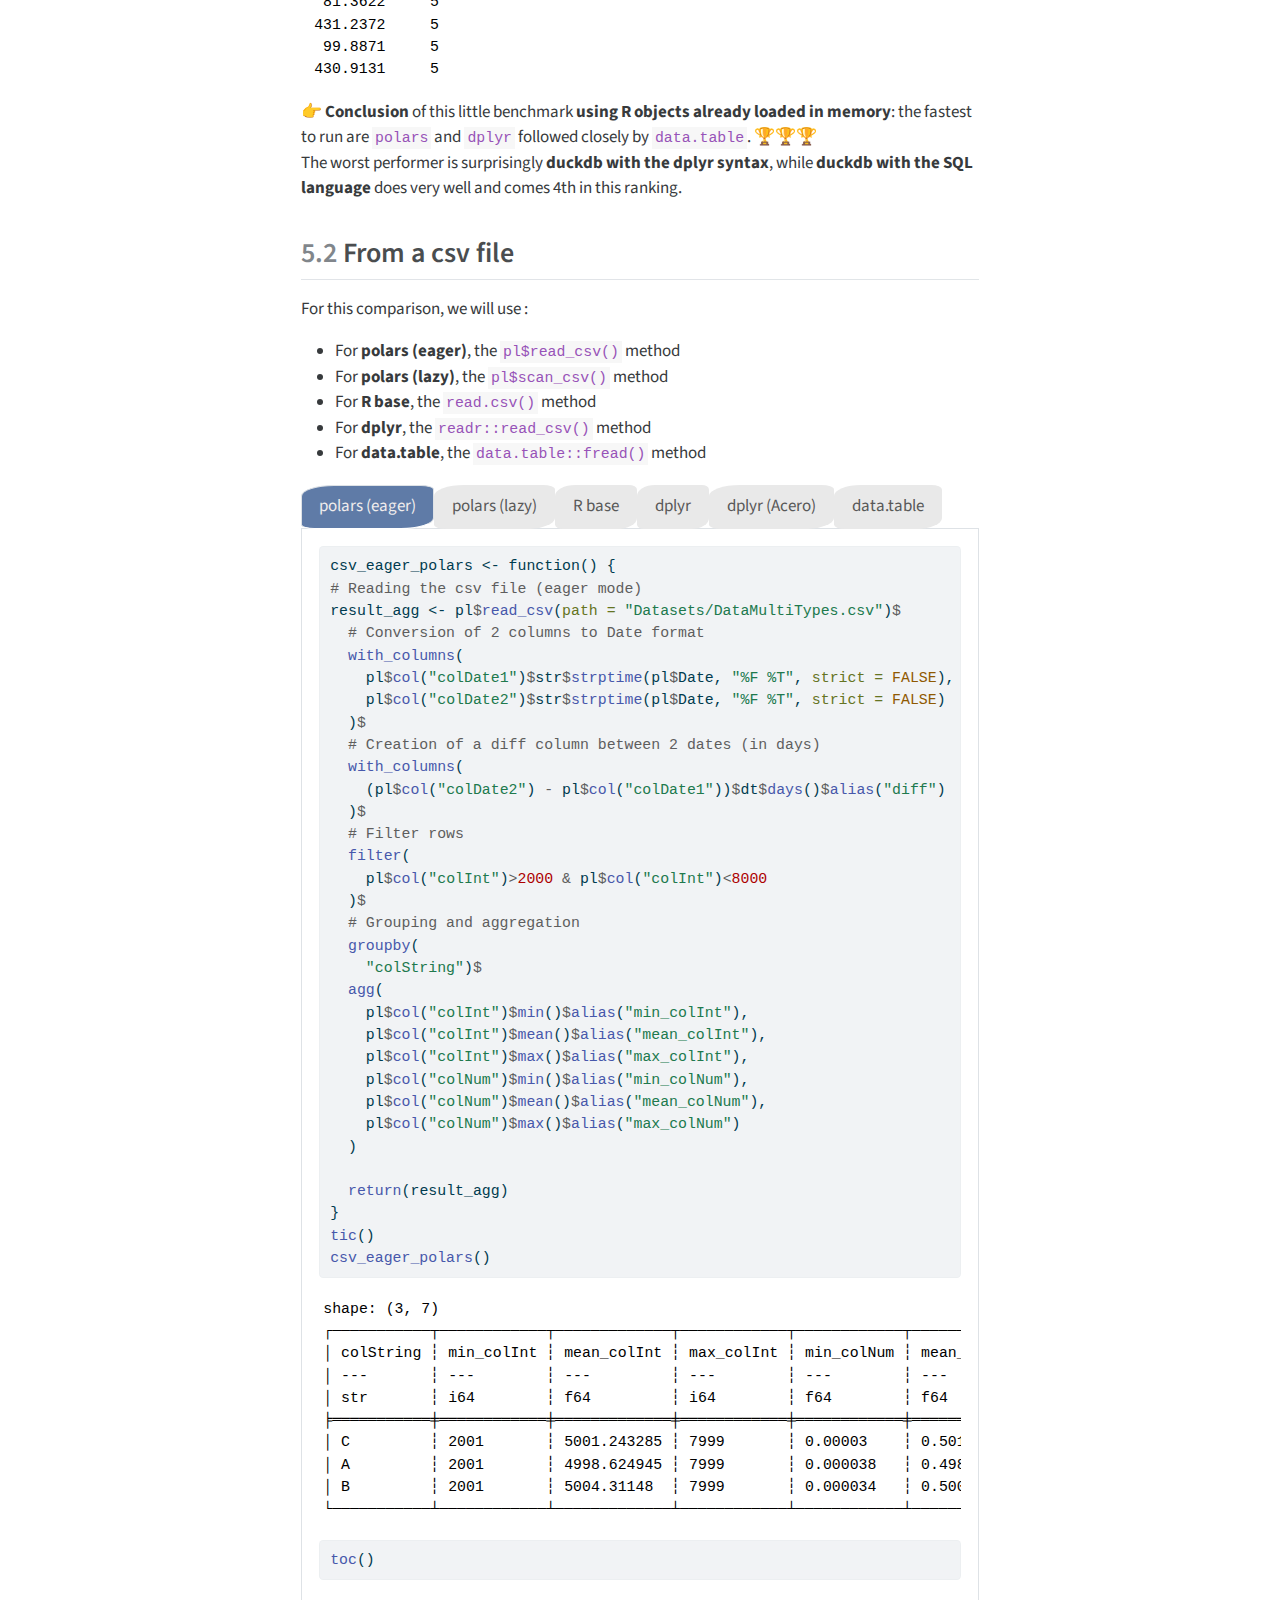
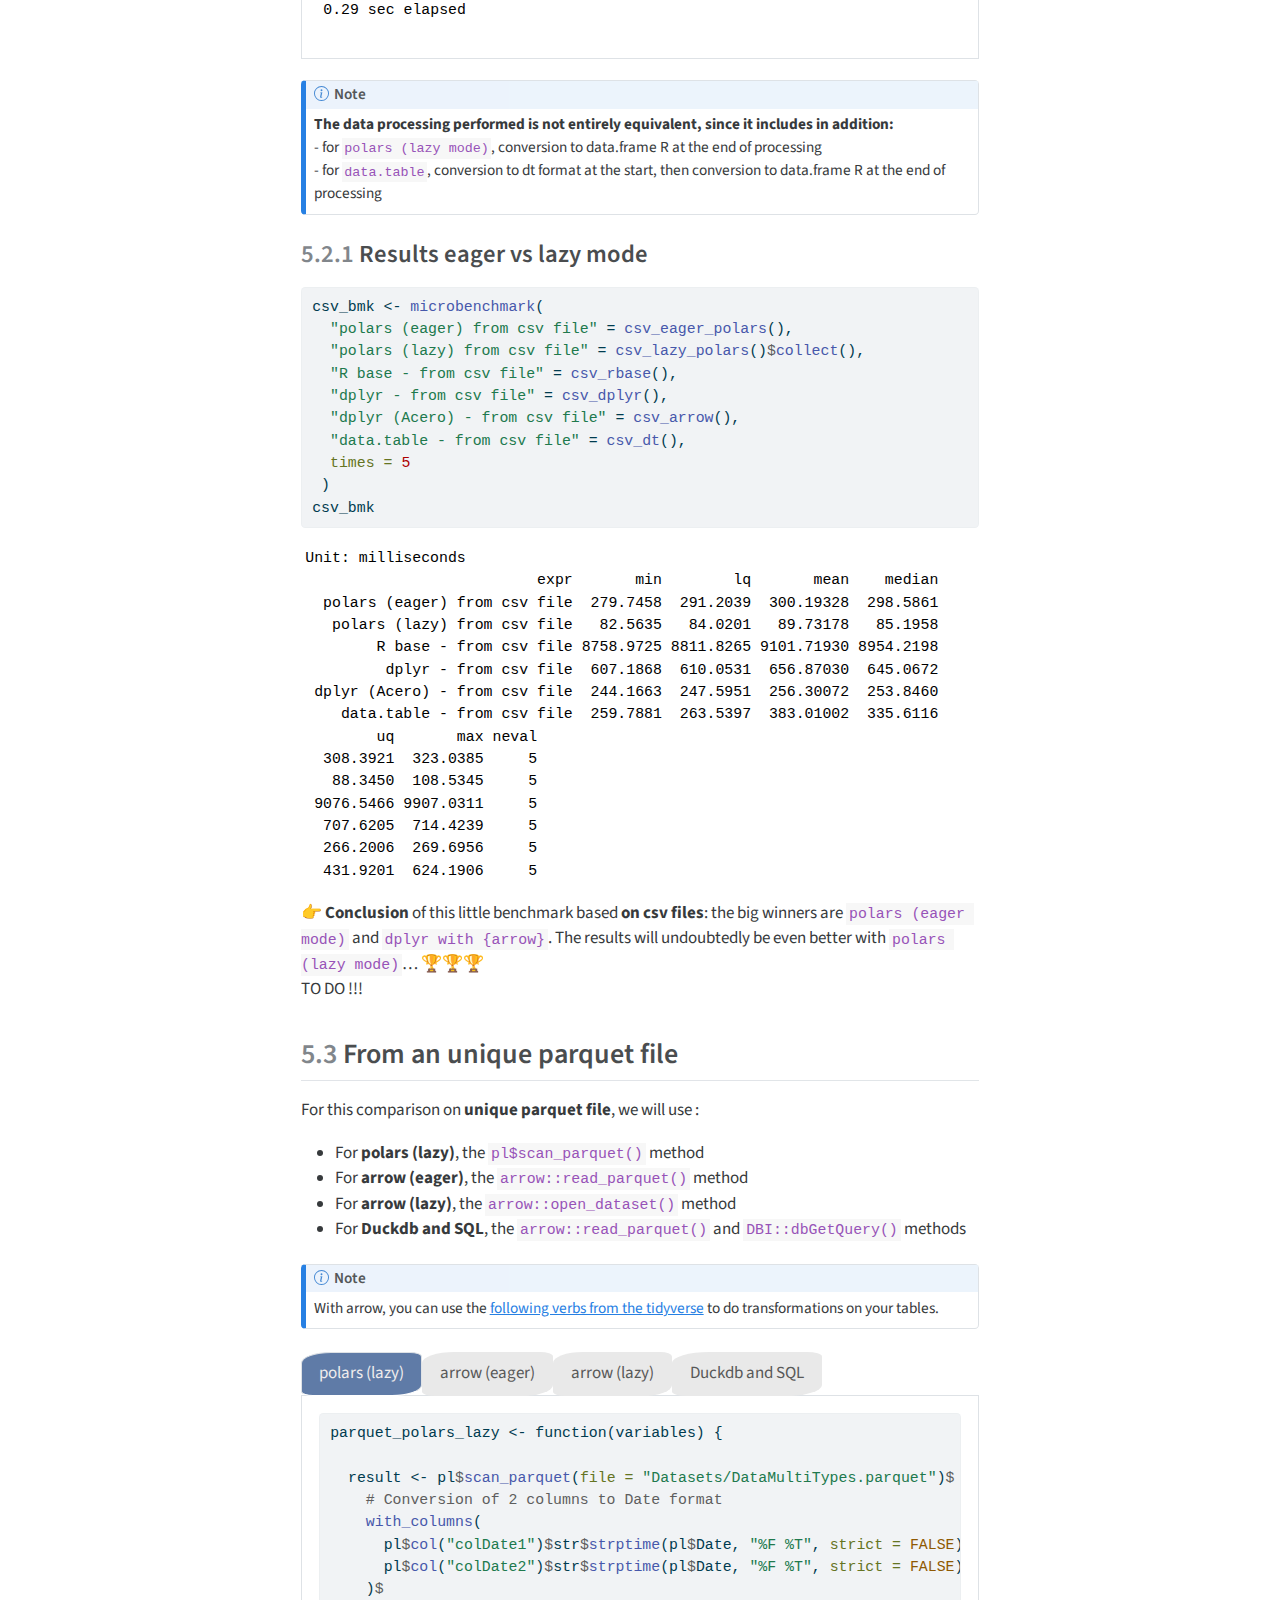
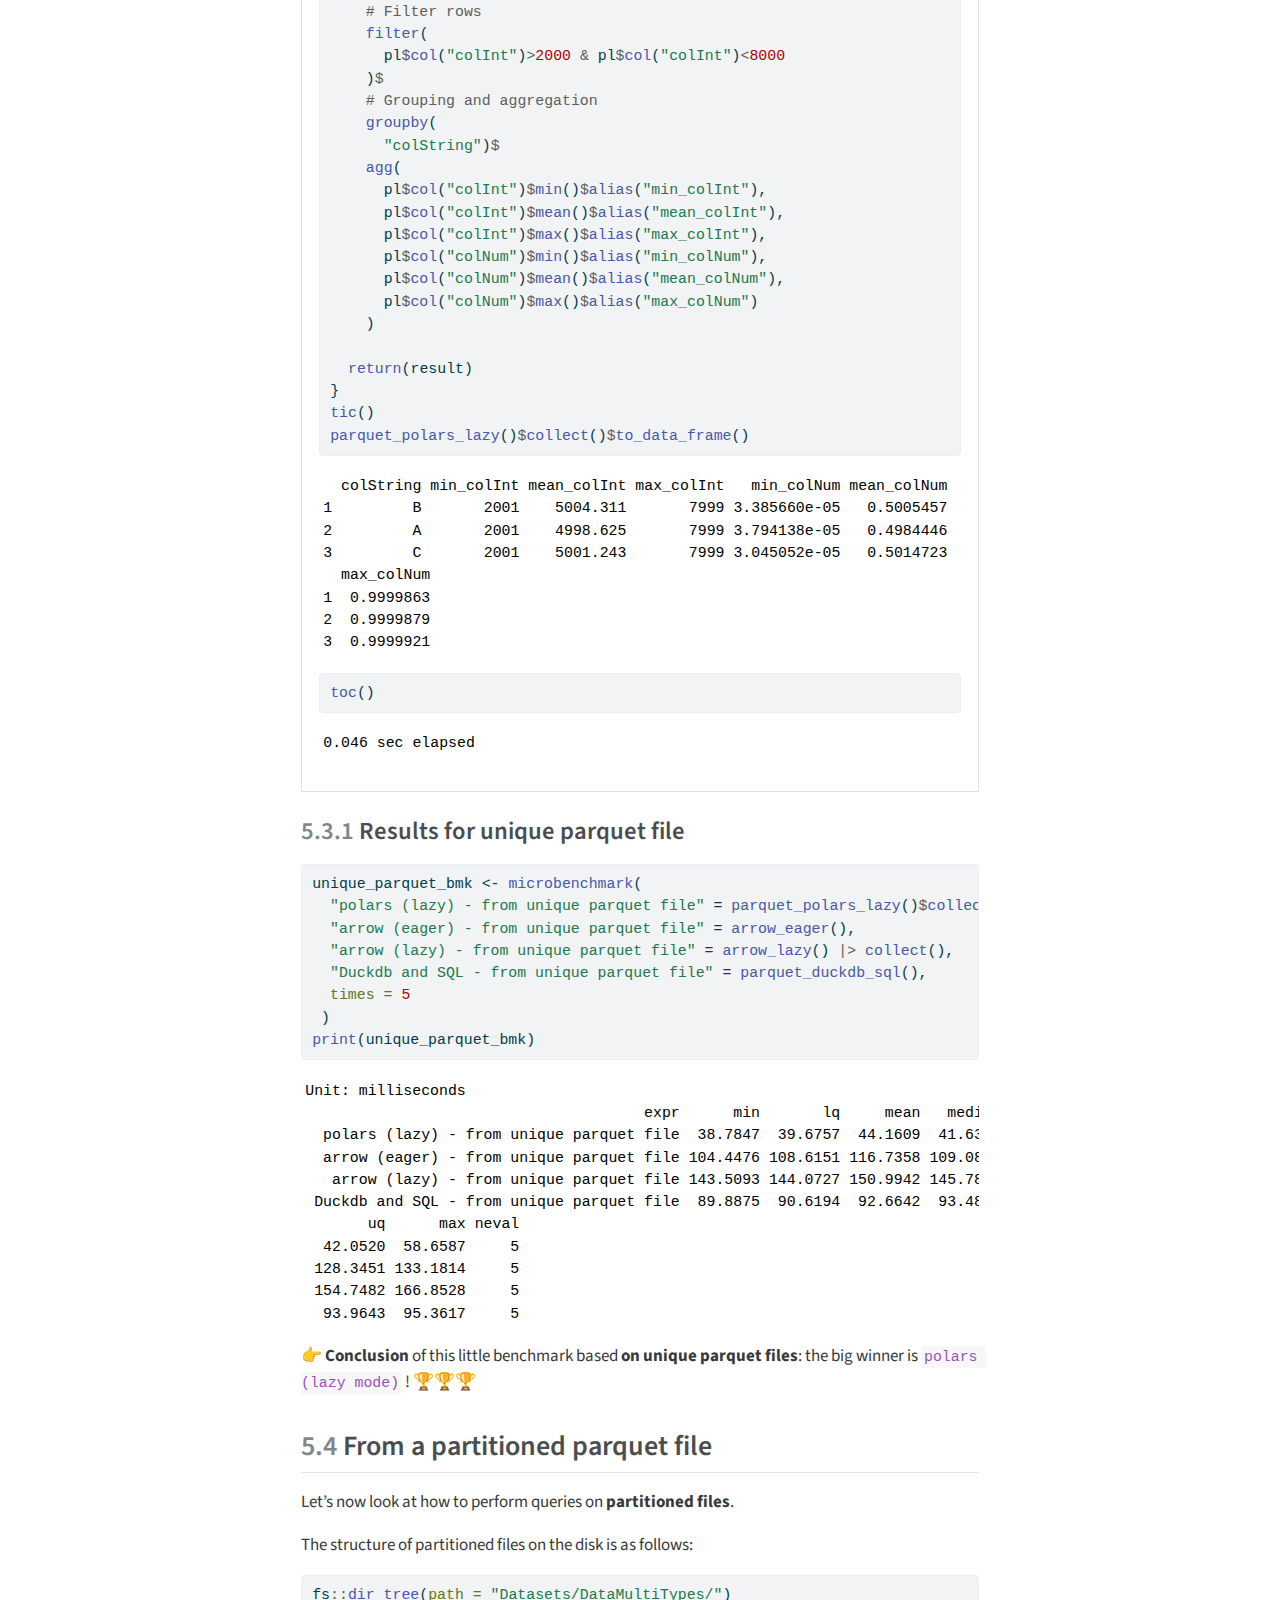
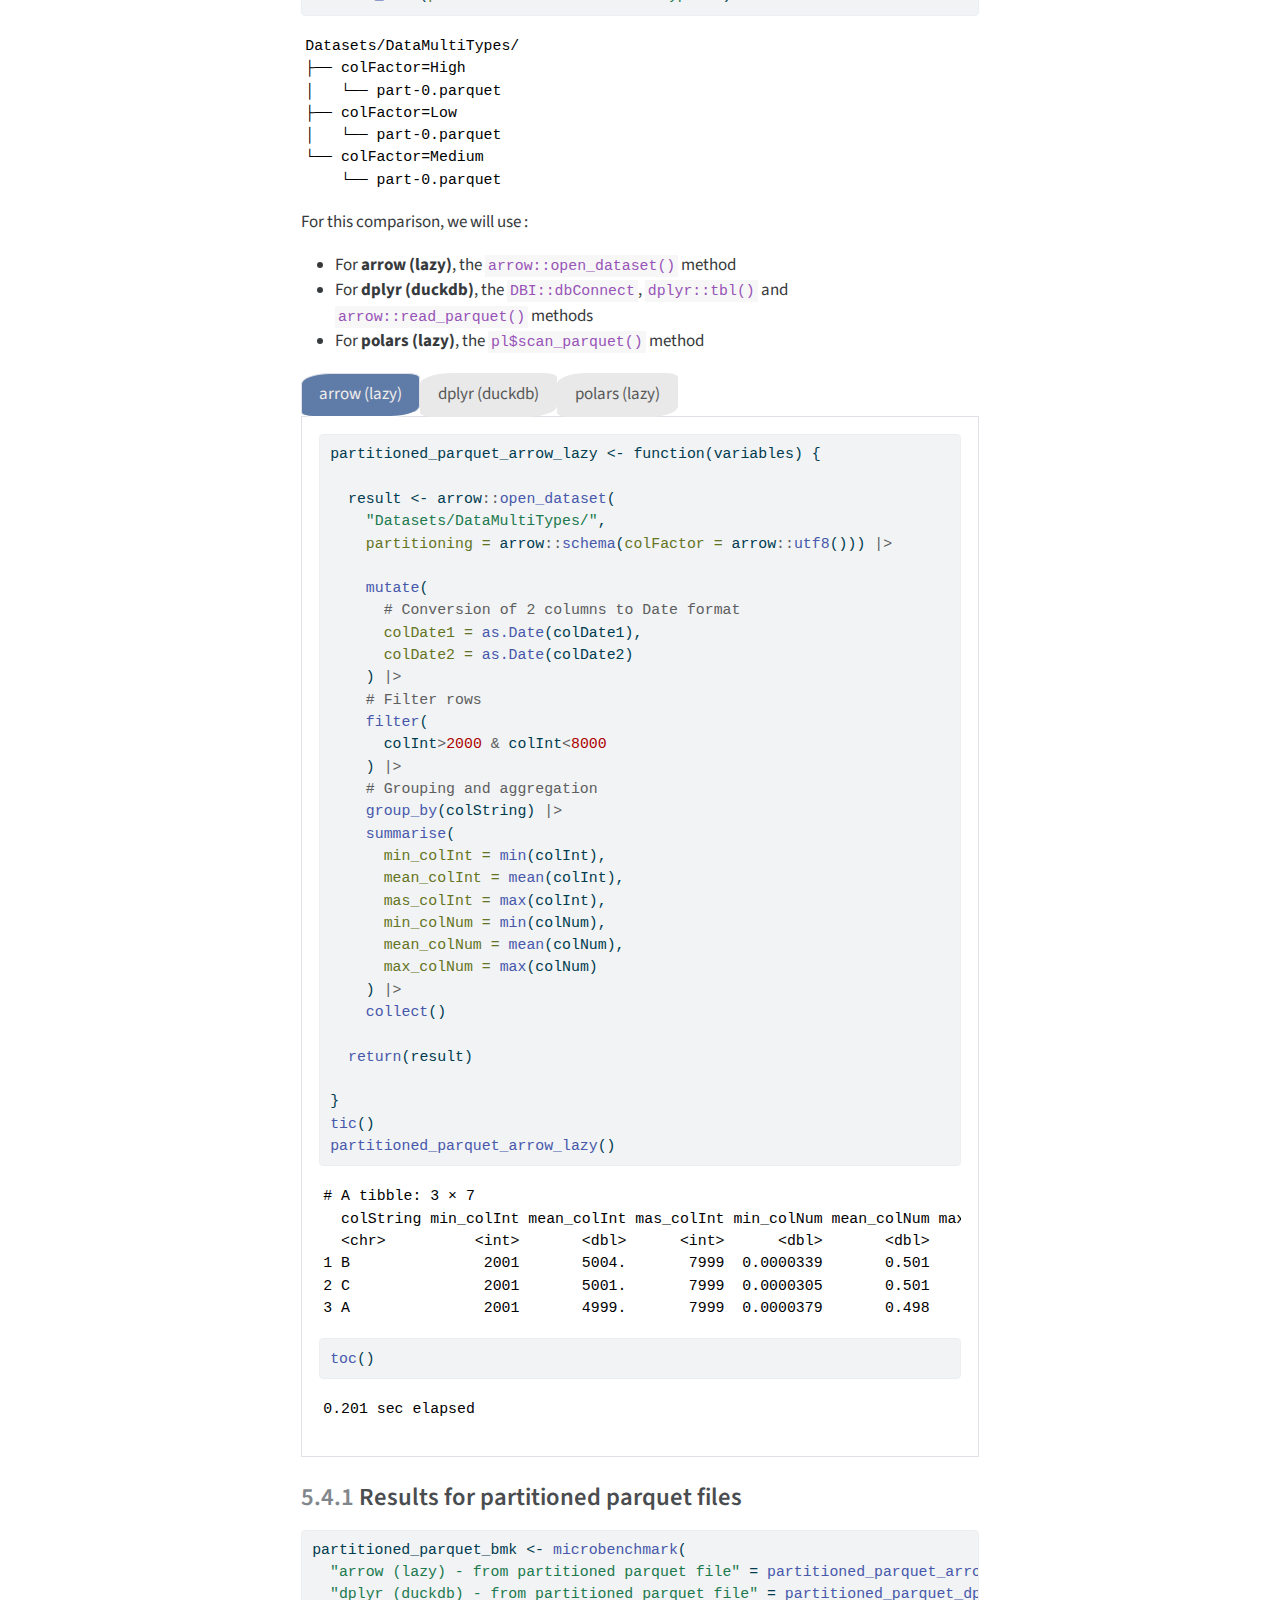
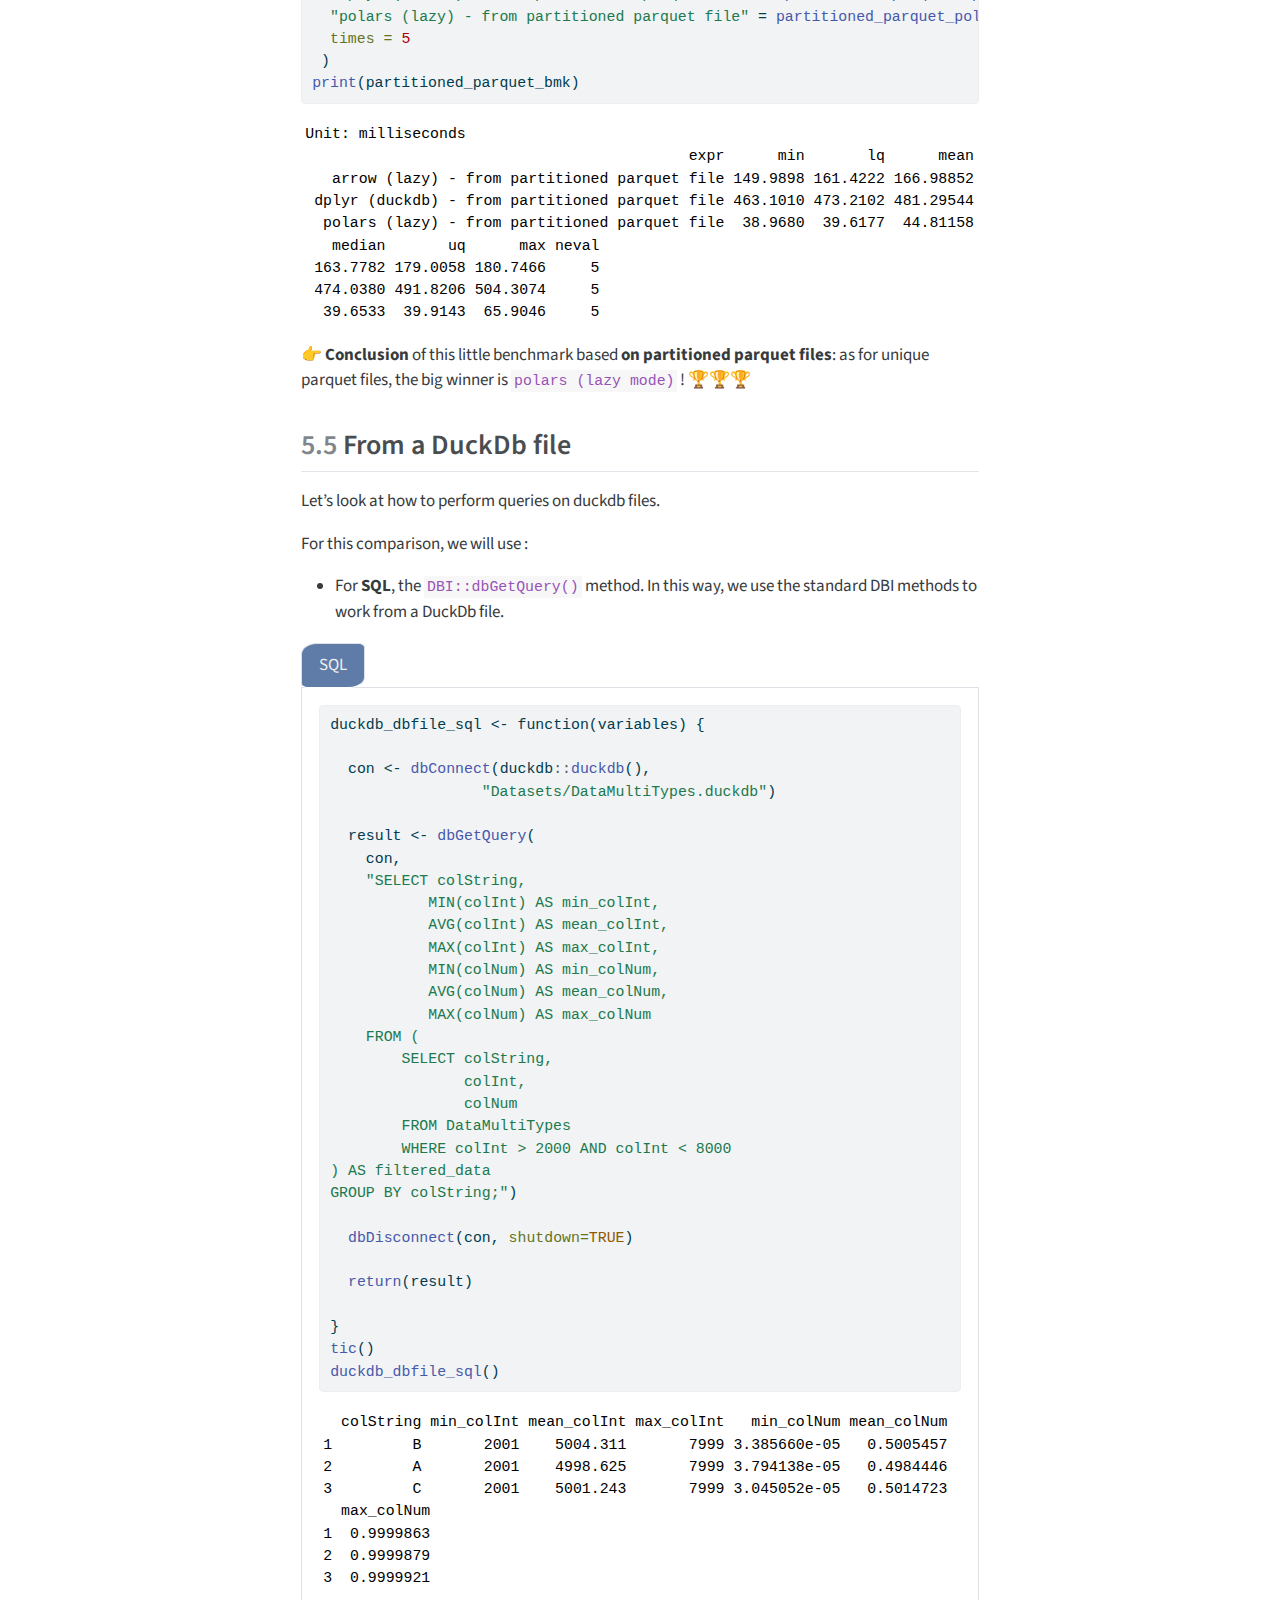
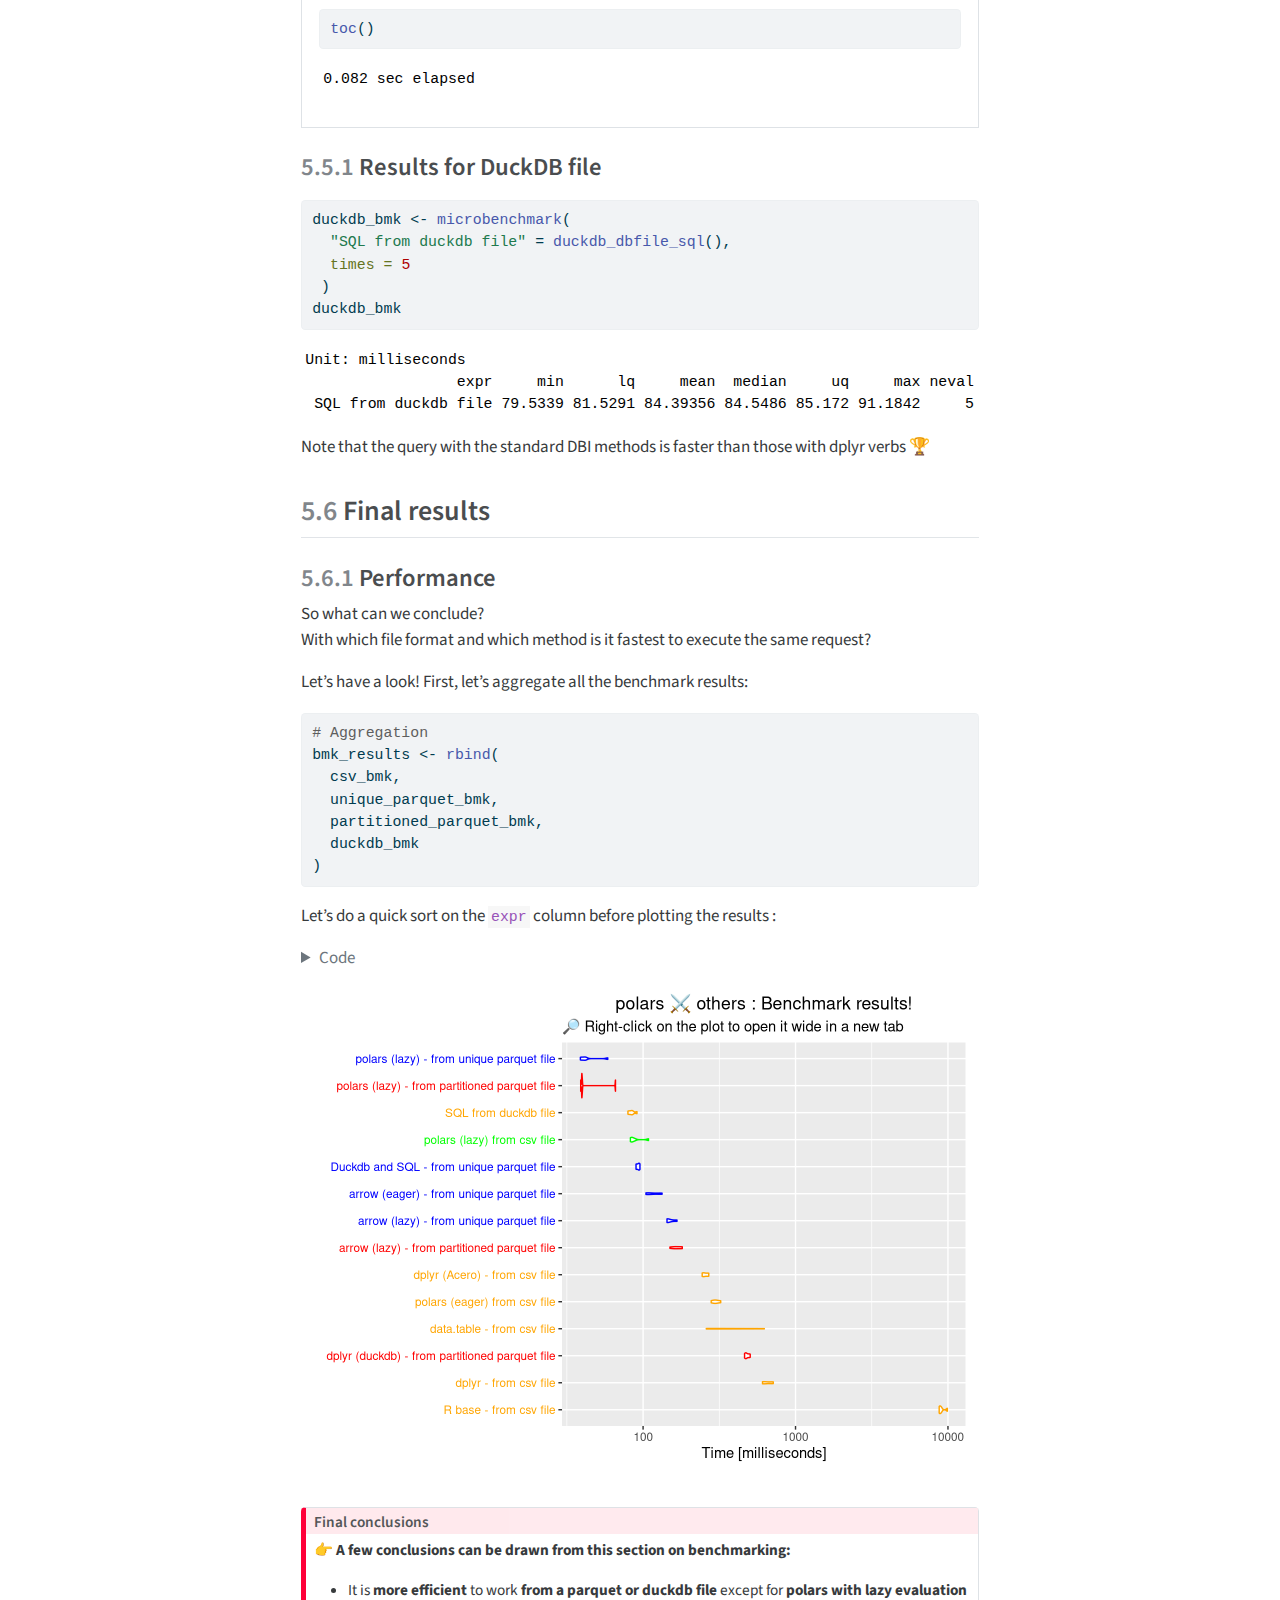
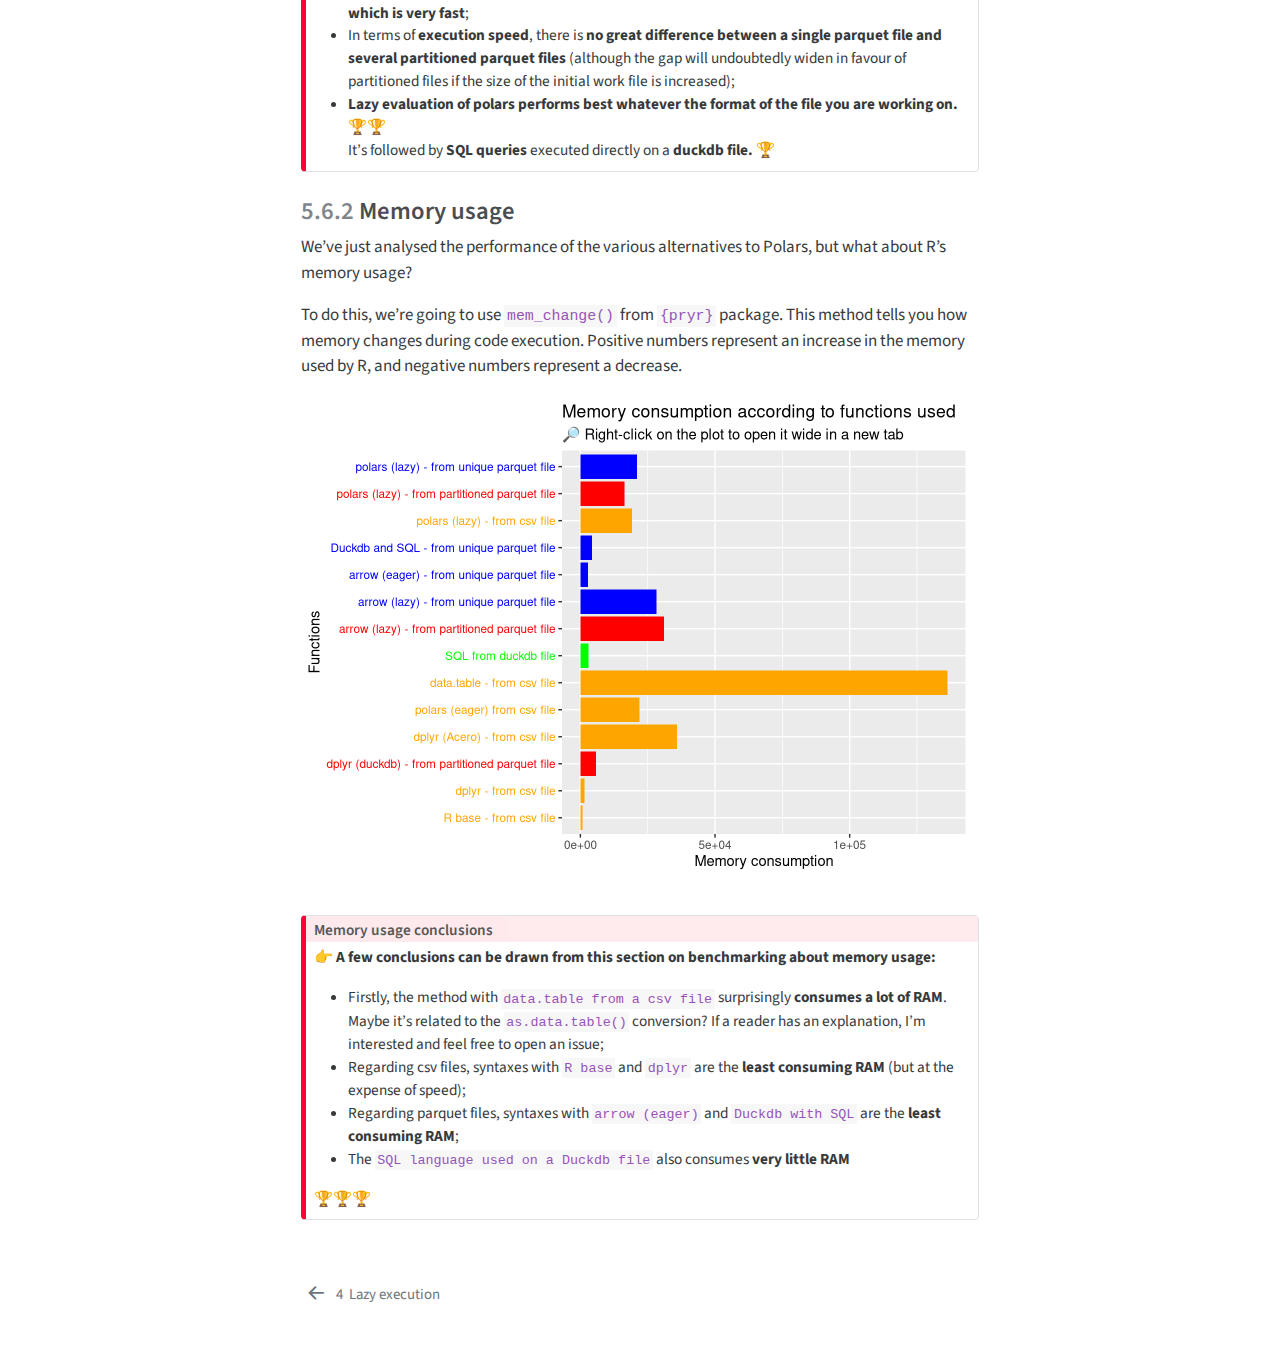
==== commit cf5fbcd7: "Built site for gh-pages" ====
--- a/benchmarking.html
+++ b/benchmarking.html
@@ -2,7 +2,7 @@
 <html xmlns="http://www.w3.org/1999/xhtml" lang="en" xml:lang="en"><head>
 
 <meta charset="utf-8">
-<meta name="generator" content="quarto-1.3.433">
+<meta name="generator" content="quarto-1.3.353">
 
 <meta name="viewport" content="width=device-width, initial-scale=1.0, user-scalable=yes">
 
@@ -72,10 +72,12 @@
 <script src="site_libs/quarto-html/tippy.umd.min.js"></script>
 <script src="site_libs/quarto-html/anchor.min.js"></script>
 <link href="site_libs/quarto-html/tippy.css" rel="stylesheet">
-<link href="site_libs/quarto-html/quarto-syntax-highlighting.css" rel="stylesheet" id="quarto-text-highlighting-styles">
+<link href="site_libs/quarto-html/quarto-syntax-highlighting.css" rel="stylesheet" class="quarto-color-scheme" id="quarto-text-highlighting-styles">
+<link href="site_libs/quarto-html/quarto-syntax-highlighting-dark.css" rel="prefetch" class="quarto-color-scheme quarto-color-alternate" id="quarto-text-highlighting-styles">
 <script src="site_libs/bootstrap/bootstrap.min.js"></script>
 <link href="site_libs/bootstrap/bootstrap-icons.css" rel="stylesheet">
-<link href="site_libs/bootstrap/bootstrap.min.css" rel="stylesheet" id="quarto-bootstrap" data-mode="light">
+<link href="site_libs/bootstrap/bootstrap.min.css" rel="stylesheet" class="quarto-color-scheme" id="quarto-bootstrap" data-mode="light">
+<link href="site_libs/bootstrap/bootstrap-dark.min.css" rel="prefetch" class="quarto-color-scheme quarto-color-alternate" id="quarto-bootstrap" data-mode="dark">
 <script id="quarto-search-options" type="application/json">{
   "location": "sidebar",
   "copy-button": false,
@@ -92,8 +94,7 @@
     "search-more-matches-text": "more matches in this document",
     "search-clear-button-title": "Clear",
     "search-detached-cancel-button-title": "Cancel",
-    "search-submit-button-title": "Submit",
-    "search-label": "Search"
+    "search-submit-button-title": "Submit"
   }
 }</script>
 
@@ -113,7 +114,7 @@
       <nav class="quarto-page-breadcrumbs" aria-label="breadcrumb"><ol class="breadcrumb"><li class="breadcrumb-item"><a href="./benchmarking.html"><span class="chapter-number">5</span>&nbsp; <span class="chapter-title">Benchmarking</span></a></li></ol></nav>
       <a class="flex-grow-1" role="button" data-bs-toggle="collapse" data-bs-target="#quarto-sidebar,#quarto-sidebar-glass" aria-controls="quarto-sidebar" aria-expanded="false" aria-label="Toggle sidebar navigation" onclick="if (window.quartoToggleHeadroom) { window.quartoToggleHeadroom(); }">      
       </a>
-      <button type="button" class="btn quarto-search-button" aria-label="" onclick="window.quartoOpenSearch();">
+      <button type="button" class="btn quarto-search-button" aria-label="Search" onclick="window.quartoOpenSearch();">
         <i class="bi bi-search"></i>
       </button>
     </div>
@@ -129,8 +130,9 @@
       </a>
     <div class="sidebar-title mb-0 py-0">
       <a href="./">Cookbook Polars for R</a> 
-        <div class="sidebar-tools-main">
-    <a href="https://github.com/ddotta/cookbook-rpolars/tree/main/book/" rel="" title="Source Code" class="quarto-navigation-tool px-1" aria-label="Source Code"><i class="bi bi-github"></i></a>
+        <div class="sidebar-tools-main tools-wide">
+    <a href="https://github.com/ddotta/cookbook-rpolars/tree/main/book/" title="Source Code" class="quarto-navigation-tool px-1" aria-label="Source Code"><i class="bi bi-github"></i></a>
+    <a href="./Cookbook-Polars-for-R.pdf" title="Download PDF" class="quarto-navigation-tool px-1" aria-label="Download PDF"><i class="bi bi-file-pdf"></i></a>
     <div class="dropdown">
       <a href="" title="Share" id="quarto-navigation-tool-dropdown-0" class="quarto-navigation-tool dropdown-toggle px-1" data-bs-toggle="dropdown" aria-expanded="false" aria-label="Share"><i class="bi bi-share"></i></a>
       <ul class="dropdown-menu" aria-labelledby="quarto-navigation-tool-dropdown-0">
@@ -148,6 +150,7 @@
           </li>
       </ul>
     </div>
+  <a href="" class="quarto-color-scheme-toggle quarto-navigation-tool  px-1" onclick="window.quartoToggleColorScheme(); return false;" title="Toggle dark mode"><i class="bi"></i></a>
 </div>
     </div>
       </div>
@@ -271,48 +274,47 @@
 <span id="cb1-12"><a href="#cb1-12" aria-hidden="true" tabindex="-1"></a><span class="fu">library</span>(pryr)</span>
 <span id="cb1-13"><a href="#cb1-13" aria-hidden="true" tabindex="-1"></a><span class="fu">library</span>(dbplyr)</span>
 <span id="cb1-14"><a href="#cb1-14" aria-hidden="true" tabindex="-1"></a><span class="fu">library</span>(forcats)</span>
-<span id="cb1-15"><a href="#cb1-15" aria-hidden="true" tabindex="-1"></a><span class="fu">library</span>(patchwork)</span>
-<span id="cb1-16"><a href="#cb1-16" aria-hidden="true" tabindex="-1"></a></span>
-<span id="cb1-17"><a href="#cb1-17" aria-hidden="true" tabindex="-1"></a><span class="co"># Creation the "Datasets" folder</span></span>
-<span id="cb1-18"><a href="#cb1-18" aria-hidden="true" tabindex="-1"></a><span class="fu">dir.create</span>(<span class="fu">normalizePath</span>(<span class="st">"Datasets"</span>))</span>
-<span id="cb1-19"><a href="#cb1-19" aria-hidden="true" tabindex="-1"></a></span>
-<span id="cb1-20"><a href="#cb1-20" aria-hidden="true" tabindex="-1"></a><span class="fu">set.seed</span>(<span class="dv">123</span>)</span>
-<span id="cb1-21"><a href="#cb1-21" aria-hidden="true" tabindex="-1"></a></span>
-<span id="cb1-22"><a href="#cb1-22" aria-hidden="true" tabindex="-1"></a><span class="co"># Creation of large example R data.frame</span></span>
-<span id="cb1-23"><a href="#cb1-23" aria-hidden="true" tabindex="-1"></a>DataMultiTypes <span class="ot">&lt;-</span> <span class="fu">data.frame</span>(</span>
-<span id="cb1-24"><a href="#cb1-24" aria-hidden="true" tabindex="-1"></a>  <span class="at">colDate1 =</span> <span class="fu">as.POSIXct</span>(<span class="fu">sample</span>(<span class="fu">as.POSIXct</span>(<span class="st">"2023-01-01"</span>)<span class="sc">:</span><span class="fu">as.POSIXct</span>(<span class="st">"2023-06-30"</span>),<span class="dv">500000</span>),<span class="at">origin=</span><span class="st">"1970-01-01"</span>),</span>
-<span id="cb1-25"><a href="#cb1-25" aria-hidden="true" tabindex="-1"></a>  <span class="at">colDate2 =</span> <span class="fu">as.POSIXct</span>(<span class="fu">sample</span>(<span class="fu">as.POSIXct</span>(<span class="st">"2023-07-01"</span>)<span class="sc">:</span><span class="fu">as.POSIXct</span>(<span class="st">"2023-12-31"</span>),<span class="dv">500000</span>),<span class="at">origin=</span><span class="st">"1970-01-01"</span>),</span>
-<span id="cb1-26"><a href="#cb1-26" aria-hidden="true" tabindex="-1"></a>  <span class="at">colInt =</span> <span class="fu">sample</span>(<span class="dv">1</span><span class="sc">:</span><span class="dv">10000</span>, <span class="dv">500000</span>, <span class="at">replace =</span> <span class="cn">TRUE</span>),</span>
-<span id="cb1-27"><a href="#cb1-27" aria-hidden="true" tabindex="-1"></a>  <span class="at">colNum =</span> <span class="fu">runif</span>(<span class="dv">500000</span>),</span>
-<span id="cb1-28"><a href="#cb1-28" aria-hidden="true" tabindex="-1"></a>  <span class="at">colString =</span> <span class="fu">sample</span>(<span class="fu">c</span>(<span class="st">"A"</span>, <span class="st">"B"</span>, <span class="st">"C"</span>), <span class="dv">500000</span>, <span class="at">replace =</span> <span class="cn">TRUE</span>),</span>
-<span id="cb1-29"><a href="#cb1-29" aria-hidden="true" tabindex="-1"></a>  <span class="at">colFactor =</span> <span class="fu">factor</span>(<span class="fu">sample</span>(<span class="fu">c</span>(<span class="st">"Low"</span>, <span class="st">"Medium"</span>, <span class="st">"High"</span>), <span class="dv">500000</span>, <span class="at">replace =</span> <span class="cn">TRUE</span>))</span>
-<span id="cb1-30"><a href="#cb1-30" aria-hidden="true" tabindex="-1"></a>)</span>
-<span id="cb1-31"><a href="#cb1-31" aria-hidden="true" tabindex="-1"></a></span>
-<span id="cb1-32"><a href="#cb1-32" aria-hidden="true" tabindex="-1"></a>DataMultiTypes_pl <span class="ot">&lt;-</span> pl<span class="sc">$</span><span class="fu">DataFrame</span>(DataMultiTypes)</span>
-<span id="cb1-33"><a href="#cb1-33" aria-hidden="true" tabindex="-1"></a></span>
-<span id="cb1-34"><a href="#cb1-34" aria-hidden="true" tabindex="-1"></a><span class="co"># Creation of large csv file</span></span>
-<span id="cb1-35"><a href="#cb1-35" aria-hidden="true" tabindex="-1"></a><span class="fu">write.csv</span>(<span class="at">x =</span> DataMultiTypes,</span>
-<span id="cb1-36"><a href="#cb1-36" aria-hidden="true" tabindex="-1"></a>          <span class="at">file =</span> <span class="st">"Datasets/DataMultiTypes.csv"</span>,</span>
-<span id="cb1-37"><a href="#cb1-37" aria-hidden="true" tabindex="-1"></a>          <span class="at">row.names=</span><span class="cn">FALSE</span>)</span>
-<span id="cb1-38"><a href="#cb1-38" aria-hidden="true" tabindex="-1"></a></span>
-<span id="cb1-39"><a href="#cb1-39" aria-hidden="true" tabindex="-1"></a><span class="co"># Creation of unique parquet file</span></span>
-<span id="cb1-40"><a href="#cb1-40" aria-hidden="true" tabindex="-1"></a>arrow<span class="sc">::</span><span class="fu">write_parquet</span>(<span class="at">x =</span> DataMultiTypes,</span>
-<span id="cb1-41"><a href="#cb1-41" aria-hidden="true" tabindex="-1"></a>                     <span class="at">sink =</span> <span class="st">"Datasets/DataMultiTypes.parquet"</span>)</span>
-<span id="cb1-42"><a href="#cb1-42" aria-hidden="true" tabindex="-1"></a></span>
-<span id="cb1-43"><a href="#cb1-43" aria-hidden="true" tabindex="-1"></a><span class="co"># Creation of 6 parquet file</span></span>
-<span id="cb1-44"><a href="#cb1-44" aria-hidden="true" tabindex="-1"></a>arrow<span class="sc">::</span><span class="fu">write_dataset</span>(<span class="at">dataset =</span> DataMultiTypes,</span>
-<span id="cb1-45"><a href="#cb1-45" aria-hidden="true" tabindex="-1"></a>                     <span class="at">path =</span> <span class="st">"Datasets/DataMultiTypes"</span>,</span>
-<span id="cb1-46"><a href="#cb1-46" aria-hidden="true" tabindex="-1"></a>                     <span class="at">format =</span> <span class="fu">c</span>(<span class="st">"parquet"</span>),</span>
-<span id="cb1-47"><a href="#cb1-47" aria-hidden="true" tabindex="-1"></a>                     <span class="at">partitioning =</span> <span class="fu">c</span>(<span class="st">"colFactor"</span>))</span>
-<span id="cb1-48"><a href="#cb1-48" aria-hidden="true" tabindex="-1"></a></span>
-<span id="cb1-49"><a href="#cb1-49" aria-hidden="true" tabindex="-1"></a><span class="co"># Creation of duckdb file</span></span>
-<span id="cb1-50"><a href="#cb1-50" aria-hidden="true" tabindex="-1"></a>con <span class="ot">&lt;-</span> <span class="fu">dbConnect</span>(duckdb<span class="sc">::</span><span class="fu">duckdb</span>(),</span>
-<span id="cb1-51"><a href="#cb1-51" aria-hidden="true" tabindex="-1"></a>                 <span class="st">"Datasets/DataMultiTypes.duckdb"</span>)</span>
-<span id="cb1-52"><a href="#cb1-52" aria-hidden="true" tabindex="-1"></a>duckdb<span class="sc">::</span><span class="fu">dbWriteTable</span>(con,</span>
-<span id="cb1-53"><a href="#cb1-53" aria-hidden="true" tabindex="-1"></a>                     <span class="st">"DataMultiTypes"</span>,</span>
-<span id="cb1-54"><a href="#cb1-54" aria-hidden="true" tabindex="-1"></a>                     DataMultiTypes,</span>
-<span id="cb1-55"><a href="#cb1-55" aria-hidden="true" tabindex="-1"></a>                     <span class="at">overwrite =</span> <span class="cn">TRUE</span>)</span>
-<span id="cb1-56"><a href="#cb1-56" aria-hidden="true" tabindex="-1"></a><span class="fu">dbDisconnect</span>(con, <span class="at">shutdown=</span><span class="cn">TRUE</span>)</span></code><button title="Copy to Clipboard" class="code-copy-button"><i class="bi"></i></button></pre></div>
+<span id="cb1-15"><a href="#cb1-15" aria-hidden="true" tabindex="-1"></a></span>
+<span id="cb1-16"><a href="#cb1-16" aria-hidden="true" tabindex="-1"></a><span class="co"># Creation the "Datasets" folder</span></span>
+<span id="cb1-17"><a href="#cb1-17" aria-hidden="true" tabindex="-1"></a><span class="fu">dir.create</span>(<span class="fu">normalizePath</span>(<span class="st">"Datasets"</span>))</span>
+<span id="cb1-18"><a href="#cb1-18" aria-hidden="true" tabindex="-1"></a></span>
+<span id="cb1-19"><a href="#cb1-19" aria-hidden="true" tabindex="-1"></a><span class="fu">set.seed</span>(<span class="dv">123</span>)</span>
+<span id="cb1-20"><a href="#cb1-20" aria-hidden="true" tabindex="-1"></a></span>
+<span id="cb1-21"><a href="#cb1-21" aria-hidden="true" tabindex="-1"></a><span class="co"># Creation of large example R data.frame</span></span>
+<span id="cb1-22"><a href="#cb1-22" aria-hidden="true" tabindex="-1"></a>DataMultiTypes <span class="ot">&lt;-</span> <span class="fu">data.frame</span>(</span>
+<span id="cb1-23"><a href="#cb1-23" aria-hidden="true" tabindex="-1"></a>  <span class="at">colDate1 =</span> <span class="fu">as.POSIXct</span>(<span class="fu">sample</span>(<span class="fu">as.POSIXct</span>(<span class="st">"2023-01-01"</span>)<span class="sc">:</span><span class="fu">as.POSIXct</span>(<span class="st">"2023-06-30"</span>),<span class="dv">500000</span>),<span class="at">origin=</span><span class="st">"1970-01-01"</span>),</span>
+<span id="cb1-24"><a href="#cb1-24" aria-hidden="true" tabindex="-1"></a>  <span class="at">colDate2 =</span> <span class="fu">as.POSIXct</span>(<span class="fu">sample</span>(<span class="fu">as.POSIXct</span>(<span class="st">"2023-07-01"</span>)<span class="sc">:</span><span class="fu">as.POSIXct</span>(<span class="st">"2023-12-31"</span>),<span class="dv">500000</span>),<span class="at">origin=</span><span class="st">"1970-01-01"</span>),</span>
+<span id="cb1-25"><a href="#cb1-25" aria-hidden="true" tabindex="-1"></a>  <span class="at">colInt =</span> <span class="fu">sample</span>(<span class="dv">1</span><span class="sc">:</span><span class="dv">10000</span>, <span class="dv">500000</span>, <span class="at">replace =</span> <span class="cn">TRUE</span>),</span>
+<span id="cb1-26"><a href="#cb1-26" aria-hidden="true" tabindex="-1"></a>  <span class="at">colNum =</span> <span class="fu">runif</span>(<span class="dv">500000</span>),</span>
+<span id="cb1-27"><a href="#cb1-27" aria-hidden="true" tabindex="-1"></a>  <span class="at">colString =</span> <span class="fu">sample</span>(<span class="fu">c</span>(<span class="st">"A"</span>, <span class="st">"B"</span>, <span class="st">"C"</span>), <span class="dv">500000</span>, <span class="at">replace =</span> <span class="cn">TRUE</span>),</span>
+<span id="cb1-28"><a href="#cb1-28" aria-hidden="true" tabindex="-1"></a>  <span class="at">colFactor =</span> <span class="fu">factor</span>(<span class="fu">sample</span>(<span class="fu">c</span>(<span class="st">"Low"</span>, <span class="st">"Medium"</span>, <span class="st">"High"</span>), <span class="dv">500000</span>, <span class="at">replace =</span> <span class="cn">TRUE</span>))</span>
+<span id="cb1-29"><a href="#cb1-29" aria-hidden="true" tabindex="-1"></a>)</span>
+<span id="cb1-30"><a href="#cb1-30" aria-hidden="true" tabindex="-1"></a></span>
+<span id="cb1-31"><a href="#cb1-31" aria-hidden="true" tabindex="-1"></a>DataMultiTypes_pl <span class="ot">&lt;-</span> pl<span class="sc">$</span><span class="fu">DataFrame</span>(DataMultiTypes)</span>
+<span id="cb1-32"><a href="#cb1-32" aria-hidden="true" tabindex="-1"></a></span>
+<span id="cb1-33"><a href="#cb1-33" aria-hidden="true" tabindex="-1"></a><span class="co"># Creation of large csv file</span></span>
+<span id="cb1-34"><a href="#cb1-34" aria-hidden="true" tabindex="-1"></a><span class="fu">write.csv</span>(<span class="at">x =</span> DataMultiTypes,</span>
+<span id="cb1-35"><a href="#cb1-35" aria-hidden="true" tabindex="-1"></a>          <span class="at">file =</span> <span class="st">"Datasets/DataMultiTypes.csv"</span>,</span>
+<span id="cb1-36"><a href="#cb1-36" aria-hidden="true" tabindex="-1"></a>          <span class="at">row.names=</span><span class="cn">FALSE</span>)</span>
+<span id="cb1-37"><a href="#cb1-37" aria-hidden="true" tabindex="-1"></a></span>
+<span id="cb1-38"><a href="#cb1-38" aria-hidden="true" tabindex="-1"></a><span class="co"># Creation of unique parquet file</span></span>
+<span id="cb1-39"><a href="#cb1-39" aria-hidden="true" tabindex="-1"></a>arrow<span class="sc">::</span><span class="fu">write_parquet</span>(<span class="at">x =</span> DataMultiTypes,</span>
+<span id="cb1-40"><a href="#cb1-40" aria-hidden="true" tabindex="-1"></a>                     <span class="at">sink =</span> <span class="st">"Datasets/DataMultiTypes.parquet"</span>)</span>
+<span id="cb1-41"><a href="#cb1-41" aria-hidden="true" tabindex="-1"></a></span>
+<span id="cb1-42"><a href="#cb1-42" aria-hidden="true" tabindex="-1"></a><span class="co"># Creation of 6 parquet file</span></span>
+<span id="cb1-43"><a href="#cb1-43" aria-hidden="true" tabindex="-1"></a>arrow<span class="sc">::</span><span class="fu">write_dataset</span>(<span class="at">dataset =</span> DataMultiTypes,</span>
+<span id="cb1-44"><a href="#cb1-44" aria-hidden="true" tabindex="-1"></a>                     <span class="at">path =</span> <span class="st">"Datasets/DataMultiTypes"</span>,</span>
+<span id="cb1-45"><a href="#cb1-45" aria-hidden="true" tabindex="-1"></a>                     <span class="at">format =</span> <span class="fu">c</span>(<span class="st">"parquet"</span>),</span>
+<span id="cb1-46"><a href="#cb1-46" aria-hidden="true" tabindex="-1"></a>                     <span class="at">partitioning =</span> <span class="fu">c</span>(<span class="st">"colFactor"</span>))</span>
+<span id="cb1-47"><a href="#cb1-47" aria-hidden="true" tabindex="-1"></a></span>
+<span id="cb1-48"><a href="#cb1-48" aria-hidden="true" tabindex="-1"></a><span class="co"># Creation of duckdb file</span></span>
+<span id="cb1-49"><a href="#cb1-49" aria-hidden="true" tabindex="-1"></a>con <span class="ot">&lt;-</span> <span class="fu">dbConnect</span>(duckdb<span class="sc">::</span><span class="fu">duckdb</span>(),</span>
+<span id="cb1-50"><a href="#cb1-50" aria-hidden="true" tabindex="-1"></a>                 <span class="st">"Datasets/DataMultiTypes.duckdb"</span>)</span>
+<span id="cb1-51"><a href="#cb1-51" aria-hidden="true" tabindex="-1"></a>duckdb<span class="sc">::</span><span class="fu">dbWriteTable</span>(con,</span>
+<span id="cb1-52"><a href="#cb1-52" aria-hidden="true" tabindex="-1"></a>                     <span class="st">"DataMultiTypes"</span>,</span>
+<span id="cb1-53"><a href="#cb1-53" aria-hidden="true" tabindex="-1"></a>                     DataMultiTypes,</span>
+<span id="cb1-54"><a href="#cb1-54" aria-hidden="true" tabindex="-1"></a>                     <span class="at">overwrite =</span> <span class="cn">TRUE</span>)</span>
+<span id="cb1-55"><a href="#cb1-55" aria-hidden="true" tabindex="-1"></a><span class="fu">dbDisconnect</span>(con, <span class="at">shutdown=</span><span class="cn">TRUE</span>)</span></code><button title="Copy to Clipboard" class="code-copy-button"><i class="bi"></i></button></pre></div>
 </details>
 </div>
 <p>In this part of the book we will compare the performance of <code>polars</code> by comparing with other syntaxes, in particular <code>R base</code>, <code>dplyr</code>, <code>dbplyr</code>, <code>SQL</code> and <code>data.table</code>.</p>
@@ -560,21 +562,21 @@
 <div class="cell-output cell-output-stdout">
 <pre><code>Unit: milliseconds
                          expr      min       lq      mean   median       uq
-             robject_polars()  17.5348  19.0234  22.35366  19.0570  26.6809
-              robject_rbase() 174.2793 189.3345 192.73198 198.0105 199.9258
-              robject_dplyr()  26.7466  27.2269  34.94862  34.8121  42.8935
-                 robject_dt()  39.1055  39.4490  48.52948  45.8360  54.8308
-       robject_duckdb_dplyr() 257.9463 259.2232 267.78300 264.5208 275.7798
-         robject_duckdb_sql()  62.3740  63.1945  67.00608  66.0778  71.6811
- robject_duckdb_arrow_dplyr() 206.7437 207.0701 223.80882 210.3463 212.3695
+             robject_polars()  27.1281  30.1365  35.44288  32.5842  38.7489
+              robject_rbase() 216.0771 228.6539 237.63752 239.9291 248.2713
+              robject_dplyr()  32.2709  34.4209  46.88596  49.5437  58.3165
+                 robject_dt()  45.0771  46.3848  59.67866  57.2030  68.3662
+       robject_duckdb_dplyr() 376.9727 397.6940 403.66032 400.4190 411.9787
+         robject_duckdb_sql()  80.6400  86.6684  89.71994  90.3671  91.0371
+ robject_duckdb_arrow_dplyr() 292.8251 305.6941 333.98948 319.2016 321.3135
       max neval
-  29.4722     5
- 202.1098     5
-  43.0640     5
-  63.4261     5
- 281.4449     5
-  71.7030     5
- 282.5145     5</code></pre>
+  48.6167     5
+ 255.2562     5
+  59.8778     5
+  81.3622     5
+ 431.2372     5
+  99.8871     5
+ 430.9131     5</code></pre>
 </div>
 </div>
 <p>👉 <strong>Conclusion</strong> of this little benchmark <strong>using R objects already loaded in memory</strong>: the fastest to run are <code>polars</code> and <code>dplyr</code> followed closely by <code>data.table</code>. 🏆🏆🏆<br>
@@ -635,14 +637,14 @@
 │ ---       ┆ ---        ┆ ---         ┆ ---        ┆ ---        ┆ ---         ┆ ---        │
 │ str       ┆ i64        ┆ f64         ┆ i64        ┆ f64        ┆ f64         ┆ f64        │
 ╞═══════════╪════════════╪═════════════╪════════════╪════════════╪═════════════╪════════════╡
+│ C         ┆ 2001       ┆ 5001.243285 ┆ 7999       ┆ 0.00003    ┆ 0.501472    ┆ 0.999992   │
 │ A         ┆ 2001       ┆ 4998.624945 ┆ 7999       ┆ 0.000038   ┆ 0.498445    ┆ 0.999988   │
 │ B         ┆ 2001       ┆ 5004.31148  ┆ 7999       ┆ 0.000034   ┆ 0.500546    ┆ 0.999986   │
-│ C         ┆ 2001       ┆ 5001.243285 ┆ 7999       ┆ 0.00003    ┆ 0.501472    ┆ 0.999992   │
 └───────────┴────────────┴─────────────┴────────────┴────────────┴─────────────┴────────────┘</code></pre>
 </div>
 <div class="sourceCode cell-code" id="cb13"><pre class="sourceCode r code-with-copy"><code class="sourceCode r"><span id="cb13-1"><a href="#cb13-1" aria-hidden="true" tabindex="-1"></a><span class="fu">toc</span>()</span></code><button title="Copy to Clipboard" class="code-copy-button"><i class="bi"></i></button></pre></div>
 <div class="cell-output cell-output-stdout">
-<pre><code>0.196 sec elapsed</code></pre>
+<pre><code>0.29 sec elapsed</code></pre>
 </div>
 </div>
 </div>
@@ -694,7 +696,7 @@
 </div>
 <div class="sourceCode cell-code" id="cb17"><pre class="sourceCode r code-with-copy"><code class="sourceCode r"><span id="cb17-1"><a href="#cb17-1" aria-hidden="true" tabindex="-1"></a><span class="fu">toc</span>()</span></code><button title="Copy to Clipboard" class="code-copy-button"><i class="bi"></i></button></pre></div>
 <div class="cell-output cell-output-stdout">
-<pre><code>0.068 sec elapsed</code></pre>
+<pre><code>0.098 sec elapsed</code></pre>
 </div>
 </div>
 </div>
@@ -736,7 +738,7 @@
 <span id="cb19-34"><a href="#cb19-34" aria-hidden="true" tabindex="-1"></a>res_rbase <span class="ot">&lt;-</span> <span class="fu">csv_rbase</span>()</span>
 <span id="cb19-35"><a href="#cb19-35" aria-hidden="true" tabindex="-1"></a><span class="fu">toc</span>()</span></code><button title="Copy to Clipboard" class="code-copy-button"><i class="bi"></i></button></pre></div>
 <div class="cell-output cell-output-stdout">
-<pre><code>8.147 sec elapsed</code></pre>
+<pre><code>10.386 sec elapsed</code></pre>
 </div>
 <div class="sourceCode cell-code" id="cb21"><pre class="sourceCode r code-with-copy"><code class="sourceCode r"><span id="cb21-1"><a href="#cb21-1" aria-hidden="true" tabindex="-1"></a><span class="fu">print</span>(res_rbase)</span></code><button title="Copy to Clipboard" class="code-copy-button"><i class="bi"></i></button></pre></div>
 <div class="cell-output cell-output-stdout">
@@ -794,7 +796,7 @@
 <span id="cb23-39"><a href="#cb23-39" aria-hidden="true" tabindex="-1"></a>res_dplyr <span class="ot">&lt;-</span> <span class="fu">csv_dplyr</span>()</span>
 <span id="cb23-40"><a href="#cb23-40" aria-hidden="true" tabindex="-1"></a><span class="fu">toc</span>()</span></code><button title="Copy to Clipboard" class="code-copy-button"><i class="bi"></i></button></pre></div>
 <div class="cell-output cell-output-stdout">
-<pre><code>0.52 sec elapsed</code></pre>
+<pre><code>0.787 sec elapsed</code></pre>
 </div>
 <div class="sourceCode cell-code" id="cb25"><pre class="sourceCode r code-with-copy"><code class="sourceCode r"><span id="cb25-1"><a href="#cb25-1" aria-hidden="true" tabindex="-1"></a><span class="fu">print</span>(res_dplyr)</span></code><button title="Copy to Clipboard" class="code-copy-button"><i class="bi"></i></button></pre></div>
 <div class="cell-output cell-output-stdout">
@@ -852,16 +854,16 @@
 <span id="cb27-41"><a href="#cb27-41" aria-hidden="true" tabindex="-1"></a>res_arrow <span class="ot">&lt;-</span> <span class="fu">csv_arrow</span>()</span>
 <span id="cb27-42"><a href="#cb27-42" aria-hidden="true" tabindex="-1"></a><span class="fu">toc</span>()</span></code><button title="Copy to Clipboard" class="code-copy-button"><i class="bi"></i></button></pre></div>
 <div class="cell-output cell-output-stdout">
-<pre><code>0.283 sec elapsed</code></pre>
+<pre><code>0.419 sec elapsed</code></pre>
 </div>
 <div class="sourceCode cell-code" id="cb29"><pre class="sourceCode r code-with-copy"><code class="sourceCode r"><span id="cb29-1"><a href="#cb29-1" aria-hidden="true" tabindex="-1"></a><span class="fu">print</span>(res_arrow)</span></code><button title="Copy to Clipboard" class="code-copy-button"><i class="bi"></i></button></pre></div>
 <div class="cell-output cell-output-stdout">
 <pre><code># A tibble: 3 × 7
   colString min_colInt mean_colInt mas_colInt min_colNum mean_colNum max_colNum
   &lt;chr&gt;          &lt;int&gt;       &lt;dbl&gt;      &lt;int&gt;      &lt;dbl&gt;       &lt;dbl&gt;      &lt;dbl&gt;
-1 B               2001       5004.       7999  0.0000339       0.501       1.00
+1 A               2001       4999.       7999  0.0000379       0.498       1.00
 2 C               2001       5001.       7999  0.0000305       0.501       1.00
-3 A               2001       4999.       7999  0.0000379       0.498       1.00</code></pre>
+3 B               2001       5004.       7999  0.0000339       0.501       1.00</code></pre>
 </div>
 </div>
 </div>
@@ -902,7 +904,7 @@
 </div>
 <div class="sourceCode cell-code" id="cb33"><pre class="sourceCode r code-with-copy"><code class="sourceCode r"><span id="cb33-1"><a href="#cb33-1" aria-hidden="true" tabindex="-1"></a><span class="fu">toc</span>()</span></code><button title="Copy to Clipboard" class="code-copy-button"><i class="bi"></i></button></pre></div>
 <div class="cell-output cell-output-stdout">
-<pre><code>0.278 sec elapsed</code></pre>
+<pre><code>0.389 sec elapsed</code></pre>
 </div>
 </div>
 </div>
@@ -939,19 +941,19 @@
 <div class="cell-output cell-output-stdout">
 <pre><code>Unit: milliseconds
                           expr       min        lq       mean    median
-  polars (eager) from csv file  187.2504  187.5304  190.30452  187.8181
-   polars (lazy) from csv file   64.1651   64.1705   67.49578   64.2666
-        R base - from csv file 7114.6556 7254.7045 7364.40854 7350.4143
-         dplyr - from csv file  437.7836  438.7372  459.37210  458.1600
- dplyr (Acero) - from csv file  170.3526  173.7223  176.46702  174.6470
-    data.table - from csv file  209.5351  215.1384  279.64594  252.2806
+  polars (eager) from csv file  279.7458  291.2039  300.19328  298.5861
+   polars (lazy) from csv file   82.5635   84.0201   89.73178   85.1958
+        R base - from csv file 8758.9725 8811.8265 9101.71930 8954.2198
+         dplyr - from csv file  607.1868  610.0531  656.87030  645.0672
+ dplyr (Acero) - from csv file  244.1663  247.5951  256.30072  253.8460
+    data.table - from csv file  259.7881  263.5397  383.01002  335.6116
         uq       max neval
-  193.5864  195.3373     5
-   65.7538   79.1229     5
- 7387.6317 7714.6366     5
-  466.1496  496.0301     5
-  178.7447  184.8685     5
-  311.7960  409.4796     5</code></pre>
+  308.3921  323.0385     5
+   88.3450  108.5345     5
+ 9076.5466 9907.0311     5
+  707.6205  714.4239     5
+  266.2006  269.6956     5
+  431.9201  624.1906     5</code></pre>
 </div>
 </div>
 <p>👉 <strong>Conclusion</strong> of this little benchmark based <strong>on csv files</strong>: the big winners are <code>polars (eager mode)</code> and <code>dplyr with {arrow}</code>. The results will undoubtedly be even better with <code>polars (lazy mode)</code>… 🏆🏆🏆<br>
@@ -1015,17 +1017,17 @@
 <span id="cb37-28"><a href="#cb37-28" aria-hidden="true" tabindex="-1"></a><span class="fu">parquet_polars_lazy</span>()<span class="sc">$</span><span class="fu">collect</span>()<span class="sc">$</span><span class="fu">to_data_frame</span>()</span></code><button title="Copy to Clipboard" class="code-copy-button"><i class="bi"></i></button></pre></div>
 <div class="cell-output cell-output-stdout">
 <pre><code>  colString min_colInt mean_colInt max_colInt   min_colNum mean_colNum
-1         C       2001    5001.243       7999 3.045052e-05   0.5014723
-2         B       2001    5004.311       7999 3.385660e-05   0.5005457
-3         A       2001    4998.625       7999 3.794138e-05   0.4984446
+1         B       2001    5004.311       7999 3.385660e-05   0.5005457
+2         A       2001    4998.625       7999 3.794138e-05   0.4984446
+3         C       2001    5001.243       7999 3.045052e-05   0.5014723
   max_colNum
-1  0.9999921
-2  0.9999863
-3  0.9999879</code></pre>
+1  0.9999863
+2  0.9999879
+3  0.9999921</code></pre>
 </div>
 <div class="sourceCode cell-code" id="cb39"><pre class="sourceCode r code-with-copy"><code class="sourceCode r"><span id="cb39-1"><a href="#cb39-1" aria-hidden="true" tabindex="-1"></a><span class="fu">toc</span>()</span></code><button title="Copy to Clipboard" class="code-copy-button"><i class="bi"></i></button></pre></div>
 <div class="cell-output cell-output-stdout">
-<pre><code>0.049 sec elapsed</code></pre>
+<pre><code>0.046 sec elapsed</code></pre>
 </div>
 </div>
 </div>
@@ -1070,7 +1072,7 @@
 </div>
 <div class="sourceCode cell-code" id="cb43"><pre class="sourceCode r code-with-copy"><code class="sourceCode r"><span id="cb43-1"><a href="#cb43-1" aria-hidden="true" tabindex="-1"></a><span class="fu">toc</span>()</span></code><button title="Copy to Clipboard" class="code-copy-button"><i class="bi"></i></button></pre></div>
 <div class="cell-output cell-output-stdout">
-<pre><code>0.104 sec elapsed</code></pre>
+<pre><code>0.142 sec elapsed</code></pre>
 </div>
 </div>
 </div>
@@ -1115,7 +1117,7 @@
 </div>
 <div class="sourceCode cell-code" id="cb47"><pre class="sourceCode r code-with-copy"><code class="sourceCode r"><span id="cb47-1"><a href="#cb47-1" aria-hidden="true" tabindex="-1"></a><span class="fu">toc</span>()</span></code><button title="Copy to Clipboard" class="code-copy-button"><i class="bi"></i></button></pre></div>
 <div class="cell-output cell-output-stdout">
-<pre><code>0.131 sec elapsed</code></pre>
+<pre><code>0.208 sec elapsed</code></pre>
 </div>
 </div>
 </div>
@@ -1161,7 +1163,7 @@
 </div>
 <div class="sourceCode cell-code" id="cb51"><pre class="sourceCode r code-with-copy"><code class="sourceCode r"><span id="cb51-1"><a href="#cb51-1" aria-hidden="true" tabindex="-1"></a><span class="fu">toc</span>()</span></code><button title="Copy to Clipboard" class="code-copy-button"><i class="bi"></i></button></pre></div>
 <div class="cell-output cell-output-stdout">
-<pre><code>0.079 sec elapsed</code></pre>
+<pre><code>0.095 sec elapsed</code></pre>
 </div>
 </div>
 </div>
@@ -1180,16 +1182,16 @@
 <span id="cb53-8"><a href="#cb53-8" aria-hidden="true" tabindex="-1"></a><span class="fu">print</span>(unique_parquet_bmk)</span></code><button title="Copy to Clipboard" class="code-copy-button"><i class="bi"></i></button></pre></div>
 <div class="cell-output cell-output-stdout">
 <pre><code>Unit: milliseconds
-                                      expr     min      lq     mean  median
-  polars (lazy) - from unique parquet file 29.7689 31.0251 33.48192 31.3767
-  arrow (eager) - from unique parquet file 75.2642 78.8668 83.23330 80.3422
-   arrow (lazy) - from unique parquet file 93.4294 93.7023 97.05014 93.9850
- Duckdb and SQL - from unique parquet file 74.7587 75.0269 75.63978 75.1540
+                                      expr      min       lq     mean   median
+  polars (lazy) - from unique parquet file  38.7847  39.6757  44.1609  41.6334
+  arrow (eager) - from unique parquet file 104.4476 108.6151 116.7358 109.0899
+   arrow (lazy) - from unique parquet file 143.5093 144.0727 150.9942 145.7879
+ Duckdb and SQL - from unique parquet file  89.8875  90.6194  92.6642  93.4881
        uq      max neval
-  31.4440  43.7949     5
-  88.4562  93.2371     5
- 101.1317 103.0023     5
-  75.4101  77.8492     5</code></pre>
+  42.0520  58.6587     5
+ 128.3451 133.1814     5
+ 154.7482 166.8528     5
+  93.9643  95.3617     5</code></pre>
 </div>
 </div>
 <p>👉 <strong>Conclusion</strong> of this little benchmark based <strong>on unique parquet files</strong>: the big winner is <code>polars (lazy mode)</code> ! 🏆🏆🏆</p>
@@ -1264,7 +1266,7 @@
 </div>
 <div class="sourceCode cell-code" id="cb59"><pre class="sourceCode r code-with-copy"><code class="sourceCode r"><span id="cb59-1"><a href="#cb59-1" aria-hidden="true" tabindex="-1"></a><span class="fu">toc</span>()</span></code><button title="Copy to Clipboard" class="code-copy-button"><i class="bi"></i></button></pre></div>
 <div class="cell-output cell-output-stdout">
-<pre><code>0.128 sec elapsed</code></pre>
+<pre><code>0.201 sec elapsed</code></pre>
 </div>
 </div>
 </div>
@@ -1314,7 +1316,7 @@
 </div>
 <div class="sourceCode cell-code" id="cb63"><pre class="sourceCode r code-with-copy"><code class="sourceCode r"><span id="cb63-1"><a href="#cb63-1" aria-hidden="true" tabindex="-1"></a><span class="fu">toc</span>()</span></code><button title="Copy to Clipboard" class="code-copy-button"><i class="bi"></i></button></pre></div>
 <div class="cell-output cell-output-stdout">
-<pre><code>0.343 sec elapsed</code></pre>
+<pre><code>0.526 sec elapsed</code></pre>
 </div>
 </div>
 </div>
@@ -1355,14 +1357,14 @@
 │ ---       ┆ ---        ┆ ---         ┆ ---        ┆ ---        ┆ ---         ┆ ---        │
 │ str       ┆ i32        ┆ f64         ┆ i32        ┆ f64        ┆ f64         ┆ f64        │
 ╞═══════════╪════════════╪═════════════╪════════════╪════════════╪═════════════╪════════════╡
+│ C         ┆ 2001       ┆ 5001.243285 ┆ 7999       ┆ 0.00003    ┆ 0.501472    ┆ 0.999992   │
 │ A         ┆ 2001       ┆ 4998.624945 ┆ 7999       ┆ 0.000038   ┆ 0.498445    ┆ 0.999988   │
 │ B         ┆ 2001       ┆ 5004.31148  ┆ 7999       ┆ 0.000034   ┆ 0.500546    ┆ 0.999986   │
-│ C         ┆ 2001       ┆ 5001.243285 ┆ 7999       ┆ 0.00003    ┆ 0.501472    ┆ 0.999992   │
 └───────────┴────────────┴─────────────┴────────────┴────────────┴─────────────┴────────────┘</code></pre>
 </div>
 <div class="sourceCode cell-code" id="cb67"><pre class="sourceCode r code-with-copy"><code class="sourceCode r"><span id="cb67-1"><a href="#cb67-1" aria-hidden="true" tabindex="-1"></a><span class="fu">toc</span>()</span></code><button title="Copy to Clipboard" class="code-copy-button"><i class="bi"></i></button></pre></div>
 <div class="cell-output cell-output-stdout">
-<pre><code>0.033 sec elapsed</code></pre>
+<pre><code>0.042 sec elapsed</code></pre>
 </div>
 </div>
 </div>
@@ -1381,13 +1383,13 @@
 <div class="cell-output cell-output-stdout">
 <pre><code>Unit: milliseconds
                                            expr      min       lq      mean
-   arrow (lazy) - from partitioned parquet file 100.3846 100.9679 105.38562
- dplyr (duckdb) - from partitioned parquet file 296.7427 301.9642 308.31596
-  polars (lazy) - from partitioned parquet file  29.5998  29.8790  33.63738
+   arrow (lazy) - from partitioned parquet file 149.9898 161.4222 166.98852
+ dplyr (duckdb) - from partitioned parquet file 463.1010 473.2102 481.29544
+  polars (lazy) - from partitioned parquet file  38.9680  39.6177  44.81158
    median       uq      max neval
- 101.6811 109.5444 114.3501     5
- 307.5264 309.4014 325.9451     5
-  30.6064  34.3240  43.7777     5</code></pre>
+ 163.7782 179.0058 180.7466     5
+ 474.0380 491.8206 504.3074     5
+  39.6533  39.9143  65.9046     5</code></pre>
 </div>
 </div>
 <p>👉 <strong>Conclusion</strong> of this little benchmark based <strong>on partitioned parquet files</strong>: as for unique parquet files, the big winner is <code>polars (lazy mode)</code> ! 🏆🏆🏆</p>
@@ -1438,16 +1440,16 @@
 <div class="cell-output cell-output-stdout">
 <pre><code>  colString min_colInt mean_colInt max_colInt   min_colNum mean_colNum
 1         B       2001    5004.311       7999 3.385660e-05   0.5005457
-2         C       2001    5001.243       7999 3.045052e-05   0.5014723
-3         A       2001    4998.625       7999 3.794138e-05   0.4984446
+2         A       2001    4998.625       7999 3.794138e-05   0.4984446
+3         C       2001    5001.243       7999 3.045052e-05   0.5014723
   max_colNum
 1  0.9999863
-2  0.9999921
-3  0.9999879</code></pre>
+2  0.9999879
+3  0.9999921</code></pre>
 </div>
 <div class="sourceCode cell-code" id="cb73"><pre class="sourceCode r code-with-copy"><code class="sourceCode r"><span id="cb73-1"><a href="#cb73-1" aria-hidden="true" tabindex="-1"></a><span class="fu">toc</span>()</span></code><button title="Copy to Clipboard" class="code-copy-button"><i class="bi"></i></button></pre></div>
 <div class="cell-output cell-output-stdout">
-<pre><code>0.064 sec elapsed</code></pre>
+<pre><code>0.082 sec elapsed</code></pre>
 </div>
 </div>
 </div>
@@ -1463,8 +1465,8 @@
 <span id="cb75-5"><a href="#cb75-5" aria-hidden="true" tabindex="-1"></a>duckdb_bmk</span></code><button title="Copy to Clipboard" class="code-copy-button"><i class="bi"></i></button></pre></div>
 <div class="cell-output cell-output-stdout">
 <pre><code>Unit: milliseconds
-                 expr     min      lq     mean  median      uq     max neval
- SQL from duckdb file 58.1202 58.1583 60.21806 59.1188 59.4943 66.1987     5</code></pre>
+                 expr     min      lq     mean  median     uq     max neval
+ SQL from duckdb file 79.5339 81.5291 84.39356 84.5486 85.172 91.1842     5</code></pre>
 </div>
 </div>
 <p>Note that the query with the standard DBI methods is faster than those with dplyr verbs 🏆</p>
@@ -1579,6 +1581,121 @@
     }
   }
   toggleBodyColorPrimary();  
+  const disableStylesheet = (stylesheets) => {
+    for (let i=0; i < stylesheets.length; i++) {
+      const stylesheet = stylesheets[i];
+      stylesheet.rel = 'prefetch';
+    }
+  }
+  const enableStylesheet = (stylesheets) => {
+    for (let i=0; i < stylesheets.length; i++) {
+      const stylesheet = stylesheets[i];
+      stylesheet.rel = 'stylesheet';
+    }
+  }
+  const manageTransitions = (selector, allowTransitions) => {
+    const els = window.document.querySelectorAll(selector);
+    for (let i=0; i < els.length; i++) {
+      const el = els[i];
+      if (allowTransitions) {
+        el.classList.remove('notransition');
+      } else {
+        el.classList.add('notransition');
+      }
+    }
+  }
+  const toggleColorMode = (alternate) => {
+    // Switch the stylesheets
+    const alternateStylesheets = window.document.querySelectorAll('link.quarto-color-scheme.quarto-color-alternate');
+    manageTransitions('#quarto-margin-sidebar .nav-link', false);
+    if (alternate) {
+      enableStylesheet(alternateStylesheets);
+      for (const sheetNode of alternateStylesheets) {
+        if (sheetNode.id === "quarto-bootstrap") {
+          toggleBodyColorMode(sheetNode);
+        }
+      }
+    } else {
+      disableStylesheet(alternateStylesheets);
+      toggleBodyColorPrimary();
+    }
+    manageTransitions('#quarto-margin-sidebar .nav-link', true);
+    // Switch the toggles
+    const toggles = window.document.querySelectorAll('.quarto-color-scheme-toggle');
+    for (let i=0; i < toggles.length; i++) {
+      const toggle = toggles[i];
+      if (toggle) {
+        if (alternate) {
+          toggle.classList.add("alternate");     
+        } else {
+          toggle.classList.remove("alternate");
+        }
+      }
+    }
+    // Hack to workaround the fact that safari doesn't
+    // properly recolor the scrollbar when toggling (#1455)
+    if (navigator.userAgent.indexOf('Safari') > 0 && navigator.userAgent.indexOf('Chrome') == -1) {
+      manageTransitions("body", false);
+      window.scrollTo(0, 1);
+      setTimeout(() => {
+        window.scrollTo(0, 0);
+        manageTransitions("body", true);
+      }, 40);  
+    }
+  }
+  const isFileUrl = () => { 
+    return window.location.protocol === 'file:';
+  }
+  const hasAlternateSentinel = () => {  
+    let styleSentinel = getColorSchemeSentinel();
+    if (styleSentinel !== null) {
+      return styleSentinel === "alternate";
+    } else {
+      return false;
+    }
+  }
+  const setStyleSentinel = (alternate) => {
+    const value = alternate ? "alternate" : "default";
+    if (!isFileUrl()) {
+      window.localStorage.setItem("quarto-color-scheme", value);
+    } else {
+      localAlternateSentinel = value;
+    }
+  }
+  const getColorSchemeSentinel = () => {
+    if (!isFileUrl()) {
+      const storageValue = window.localStorage.getItem("quarto-color-scheme");
+      return storageValue != null ? storageValue : localAlternateSentinel;
+    } else {
+      return localAlternateSentinel;
+    }
+  }
+  let localAlternateSentinel = 'default';
+  // Dark / light mode switch
+  window.quartoToggleColorScheme = () => {
+    // Read the current dark / light value 
+    let toAlternate = !hasAlternateSentinel();
+    toggleColorMode(toAlternate);
+    setStyleSentinel(toAlternate);
+  };
+  // Ensure there is a toggle, if there isn't float one in the top right
+  if (window.document.querySelector('.quarto-color-scheme-toggle') === null) {
+    const a = window.document.createElement('a');
+    a.classList.add('top-right');
+    a.classList.add('quarto-color-scheme-toggle');
+    a.href = "";
+    a.onclick = function() { try { window.quartoToggleColorScheme(); } catch {} return false; };
+    const i = window.document.createElement("i");
+    i.classList.add('bi');
+    a.appendChild(i);
+    window.document.body.appendChild(a);
+  }
+  // Switch to dark mode if need be
+  if (hasAlternateSentinel()) {
+    toggleColorMode(true);
+  } else {
+    toggleColorMode(false);
+  }
   const icon = "";
   const anchorJS = new window.AnchorJS();
   anchorJS.options = {
--- a/site_libs/quarto-html/quarto-syntax-highlighting-dark.css
+++ b/site_libs/quarto-html/quarto-syntax-highlighting-dark.css
@@ -0,0 +1,189 @@
+/* quarto syntax highlight colors */
+:root {
+  --quarto-hl-al-color: #f07178;
+  --quarto-hl-an-color: #d4d0ab;
+  --quarto-hl-at-color: #00e0e0;
+  --quarto-hl-bn-color: #d4d0ab;
+  --quarto-hl-bu-color: #abe338;
+  --quarto-hl-ch-color: #abe338;
+  --quarto-hl-co-color: #f8f8f2;
+  --quarto-hl-cv-color: #ffd700;
+  --quarto-hl-cn-color: #ffd700;
+  --quarto-hl-cf-color: #ffa07a;
+  --quarto-hl-dt-color: #ffa07a;
+  --quarto-hl-dv-color: #d4d0ab;
+  --quarto-hl-do-color: #f8f8f2;
+  --quarto-hl-er-color: #f07178;
+  --quarto-hl-ex-color: #00e0e0;
+  --quarto-hl-fl-color: #d4d0ab;
+  --quarto-hl-fu-color: #ffa07a;
+  --quarto-hl-im-color: #abe338;
+  --quarto-hl-in-color: #d4d0ab;
+  --quarto-hl-kw-color: #ffa07a;
+  --quarto-hl-op-color: #ffa07a;
+  --quarto-hl-ot-color: #00e0e0;
+  --quarto-hl-pp-color: #dcc6e0;
+  --quarto-hl-re-color: #00e0e0;
+  --quarto-hl-sc-color: #abe338;
+  --quarto-hl-ss-color: #abe338;
+  --quarto-hl-st-color: #abe338;
+  --quarto-hl-va-color: #00e0e0;
+  --quarto-hl-vs-color: #abe338;
+  --quarto-hl-wa-color: #dcc6e0;
+}
+
+/* other quarto variables */
+:root {
+  --quarto-font-monospace: SFMono-Regular, Menlo, Monaco, Consolas, "Liberation Mono", "Courier New", monospace;
+}
+
+code span.al {
+  background-color: #2a0f15;
+  font-weight: bold;
+  color: #f07178;
+}
+
+code span.an {
+  color: #d4d0ab;
+}
+
+code span.at {
+  color: #00e0e0;
+}
+
+code span.bn {
+  color: #d4d0ab;
+}
+
+code span.bu {
+  color: #abe338;
+}
+
+code span.ch {
+  color: #abe338;
+}
+
+code span.co {
+  font-style: italic;
+  color: #f8f8f2;
+}
+
+code span.cv {
+  color: #ffd700;
+}
+
+code span.cn {
+  color: #ffd700;
+}
+
+code span.cf {
+  font-weight: bold;
+  color: #ffa07a;
+}
+
+code span.dt {
+  color: #ffa07a;
+}
+
+code span.dv {
+  color: #d4d0ab;
+}
+
+code span.do {
+  color: #f8f8f2;
+}
+
+code span.er {
+  color: #f07178;
+  text-decoration: underline;
+}
+
+code span.ex {
+  font-weight: bold;
+  color: #00e0e0;
+}
+
+code span.fl {
+  color: #d4d0ab;
+}
+
+code span.fu {
+  color: #ffa07a;
+}
+
+code span.im {
+  color: #abe338;
+}
+
+code span.in {
+  color: #d4d0ab;
+}
+
+code span.kw {
+  font-weight: bold;
+  color: #ffa07a;
+}
+
+pre > code.sourceCode > span {
+  color: #f8f8f2;
+}
+
+code span {
+  color: #f8f8f2;
+}
+
+code.sourceCode > span {
+  color: #f8f8f2;
+}
+
+div.sourceCode,
+div.sourceCode pre.sourceCode {
+  color: #f8f8f2;
+}
+
+code span.op {
+  color: #ffa07a;
+}
+
+code span.ot {
+  color: #00e0e0;
+}
+
+code span.pp {
+  color: #dcc6e0;
+}
+
+code span.re {
+  background-color: #f8f8f2;
+  color: #00e0e0;
+}
+
+code span.sc {
+  color: #abe338;
+}
+
+code span.ss {
+  color: #abe338;
+}
+
+code span.st {
+  color: #abe338;
+}
+
+code span.va {
+  color: #00e0e0;
+}
+
+code span.vs {
+  color: #abe338;
+}
+
+code span.wa {
+  color: #dcc6e0;
+}
+
+.prevent-inlining {
+  content: "</";
+}
+
+/*# sourceMappingURL=935a306eefa94366c21e1a970dddb765.css.map */
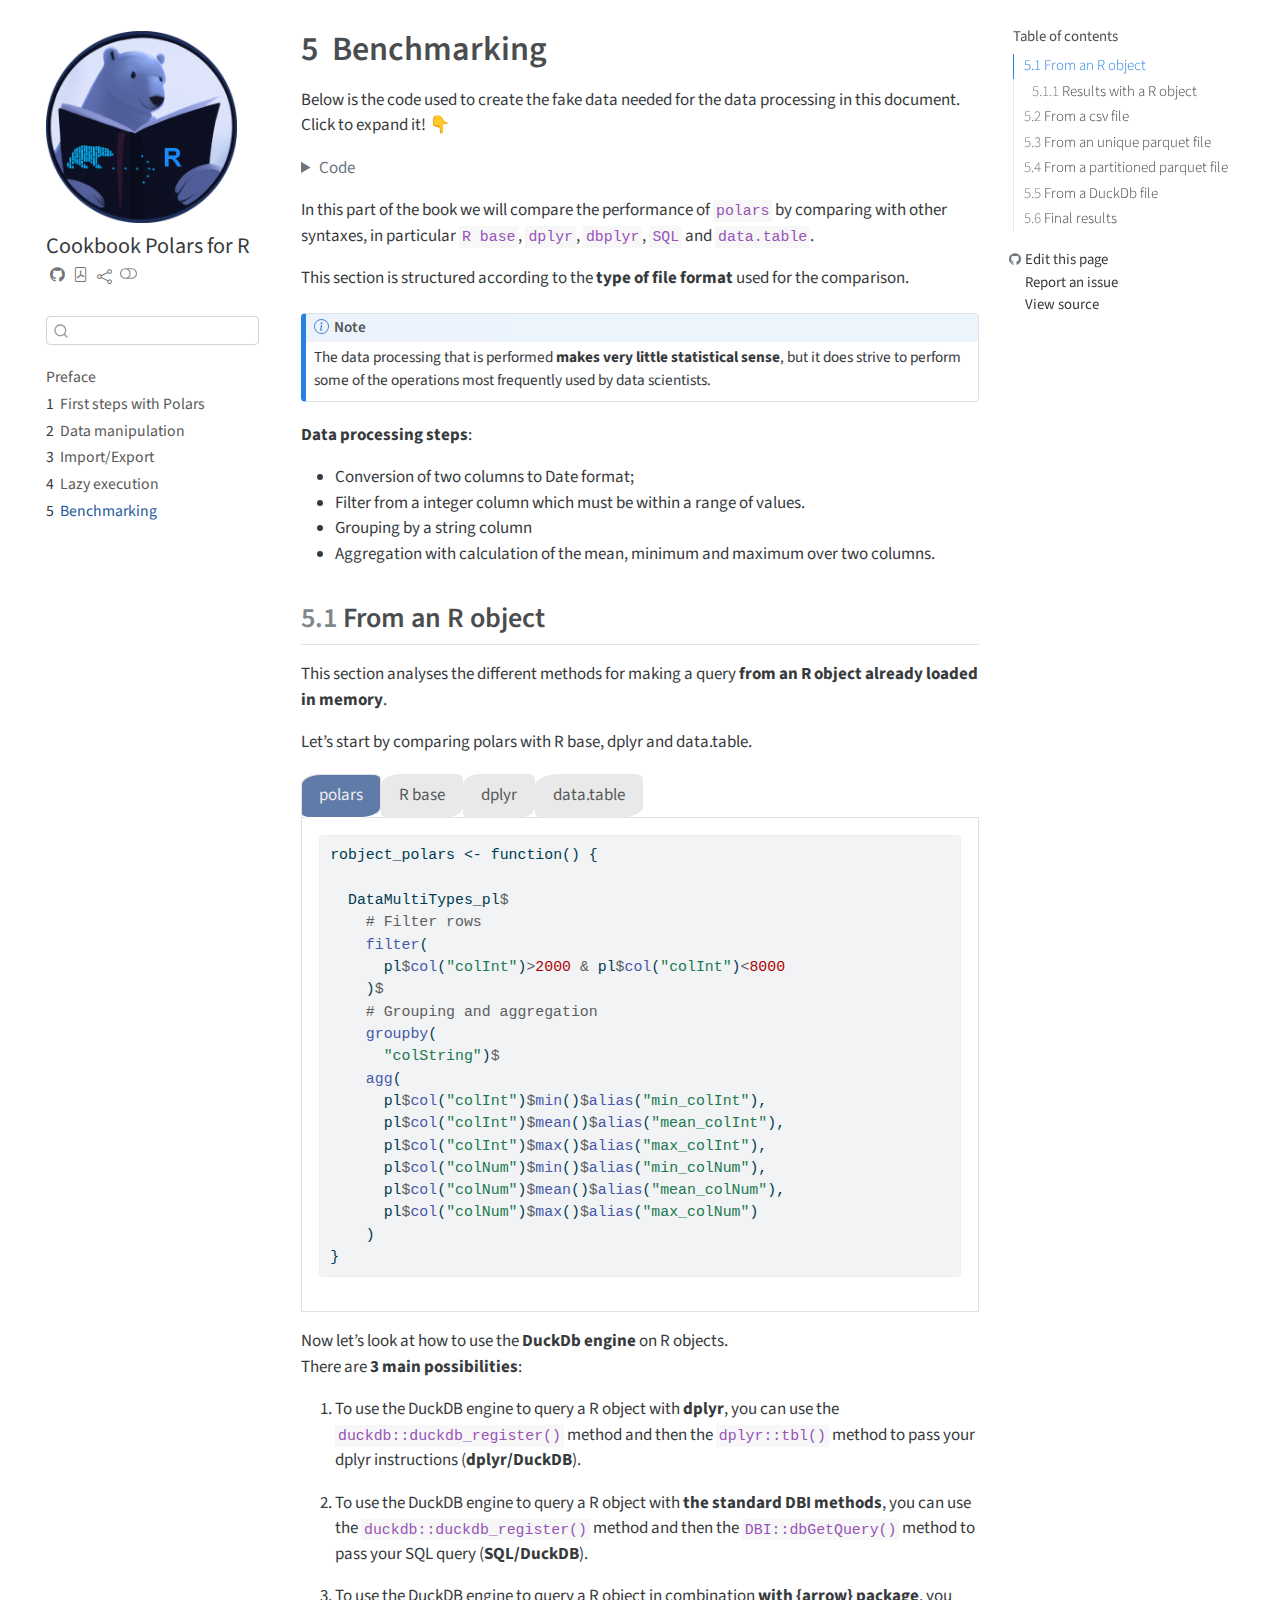
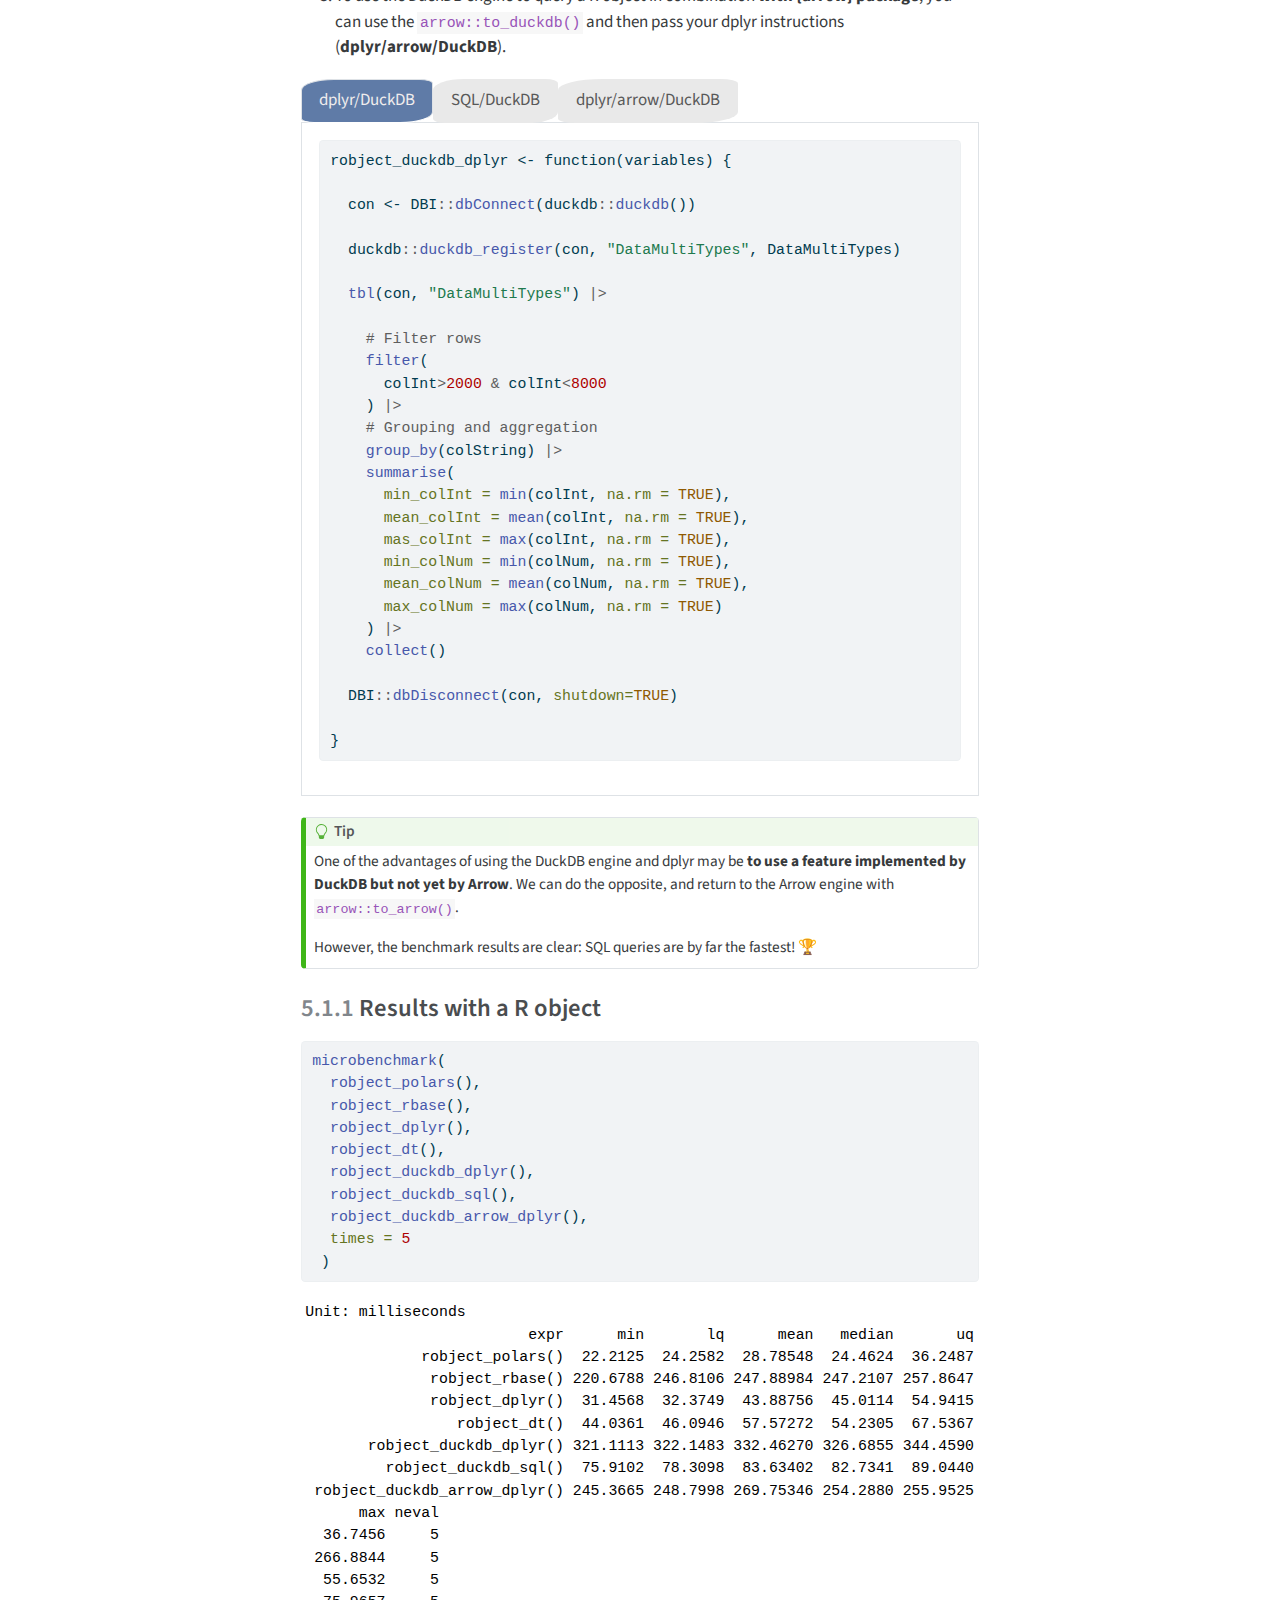
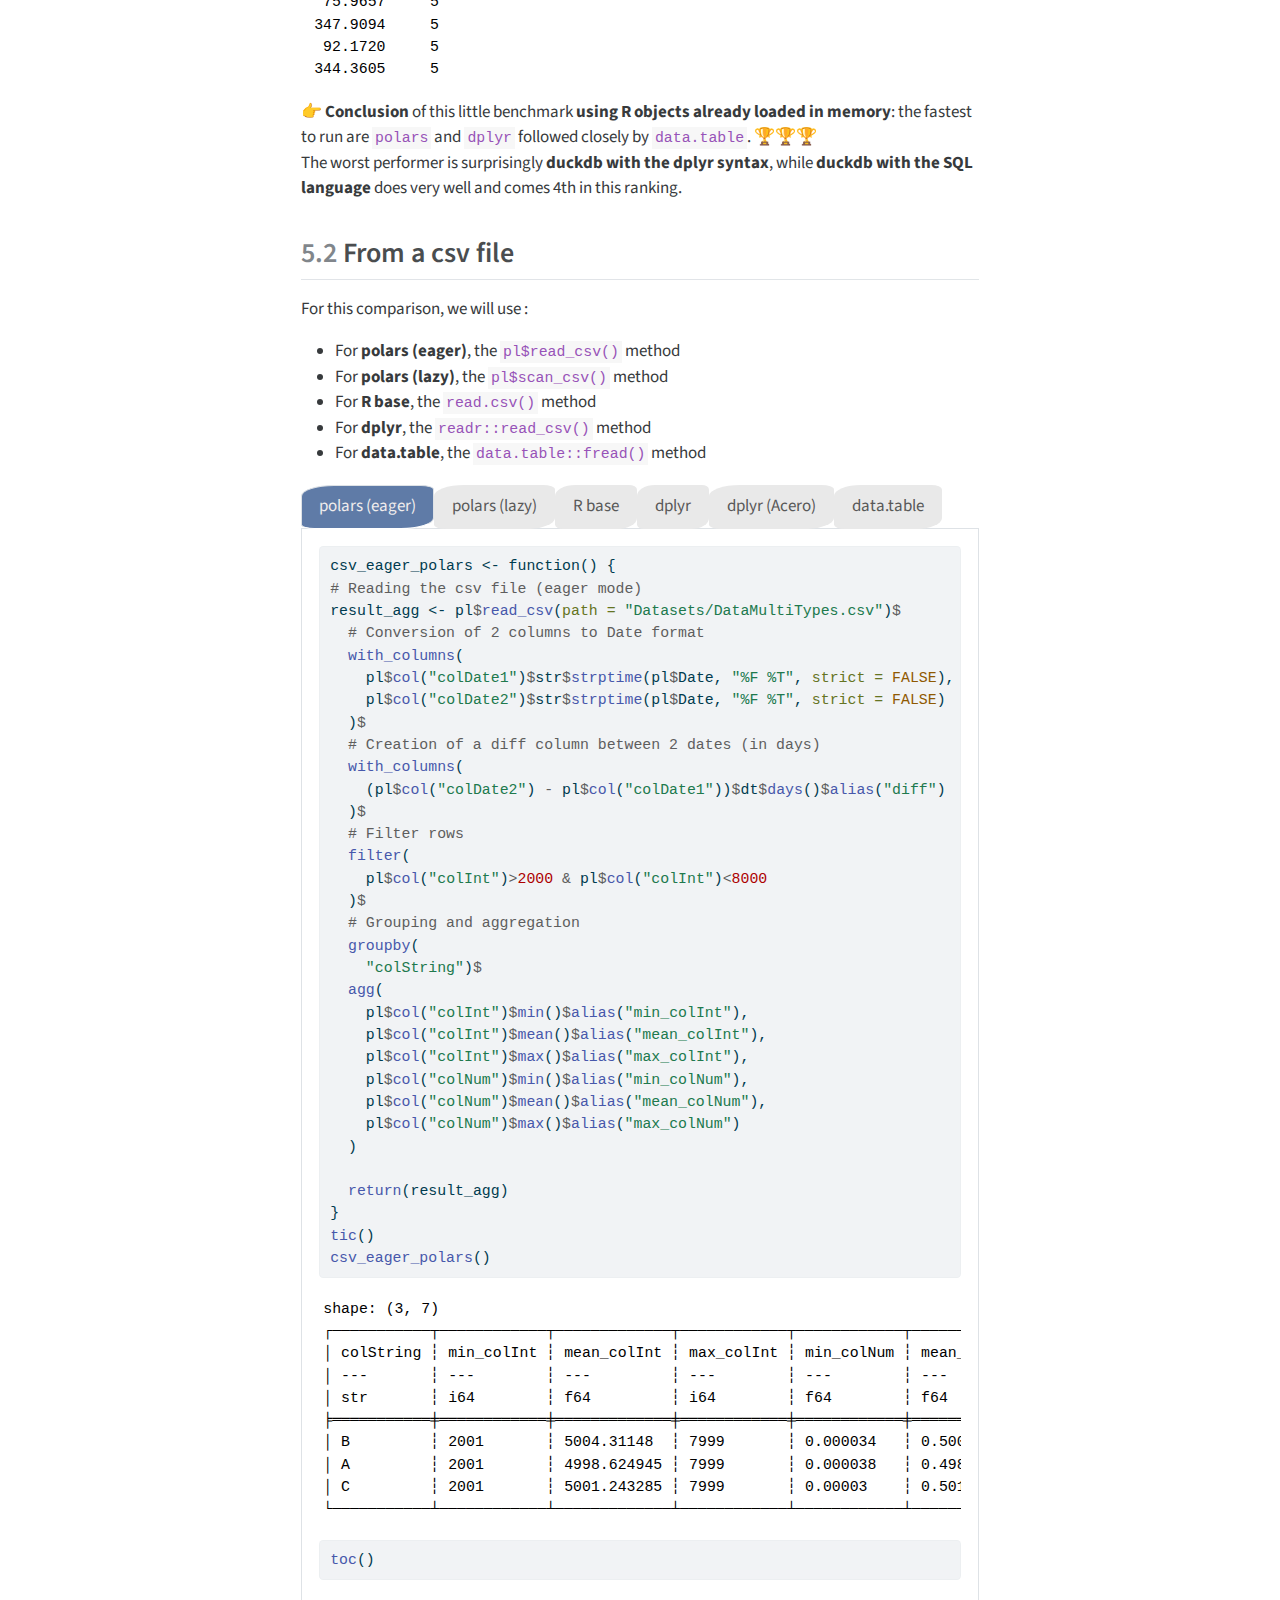
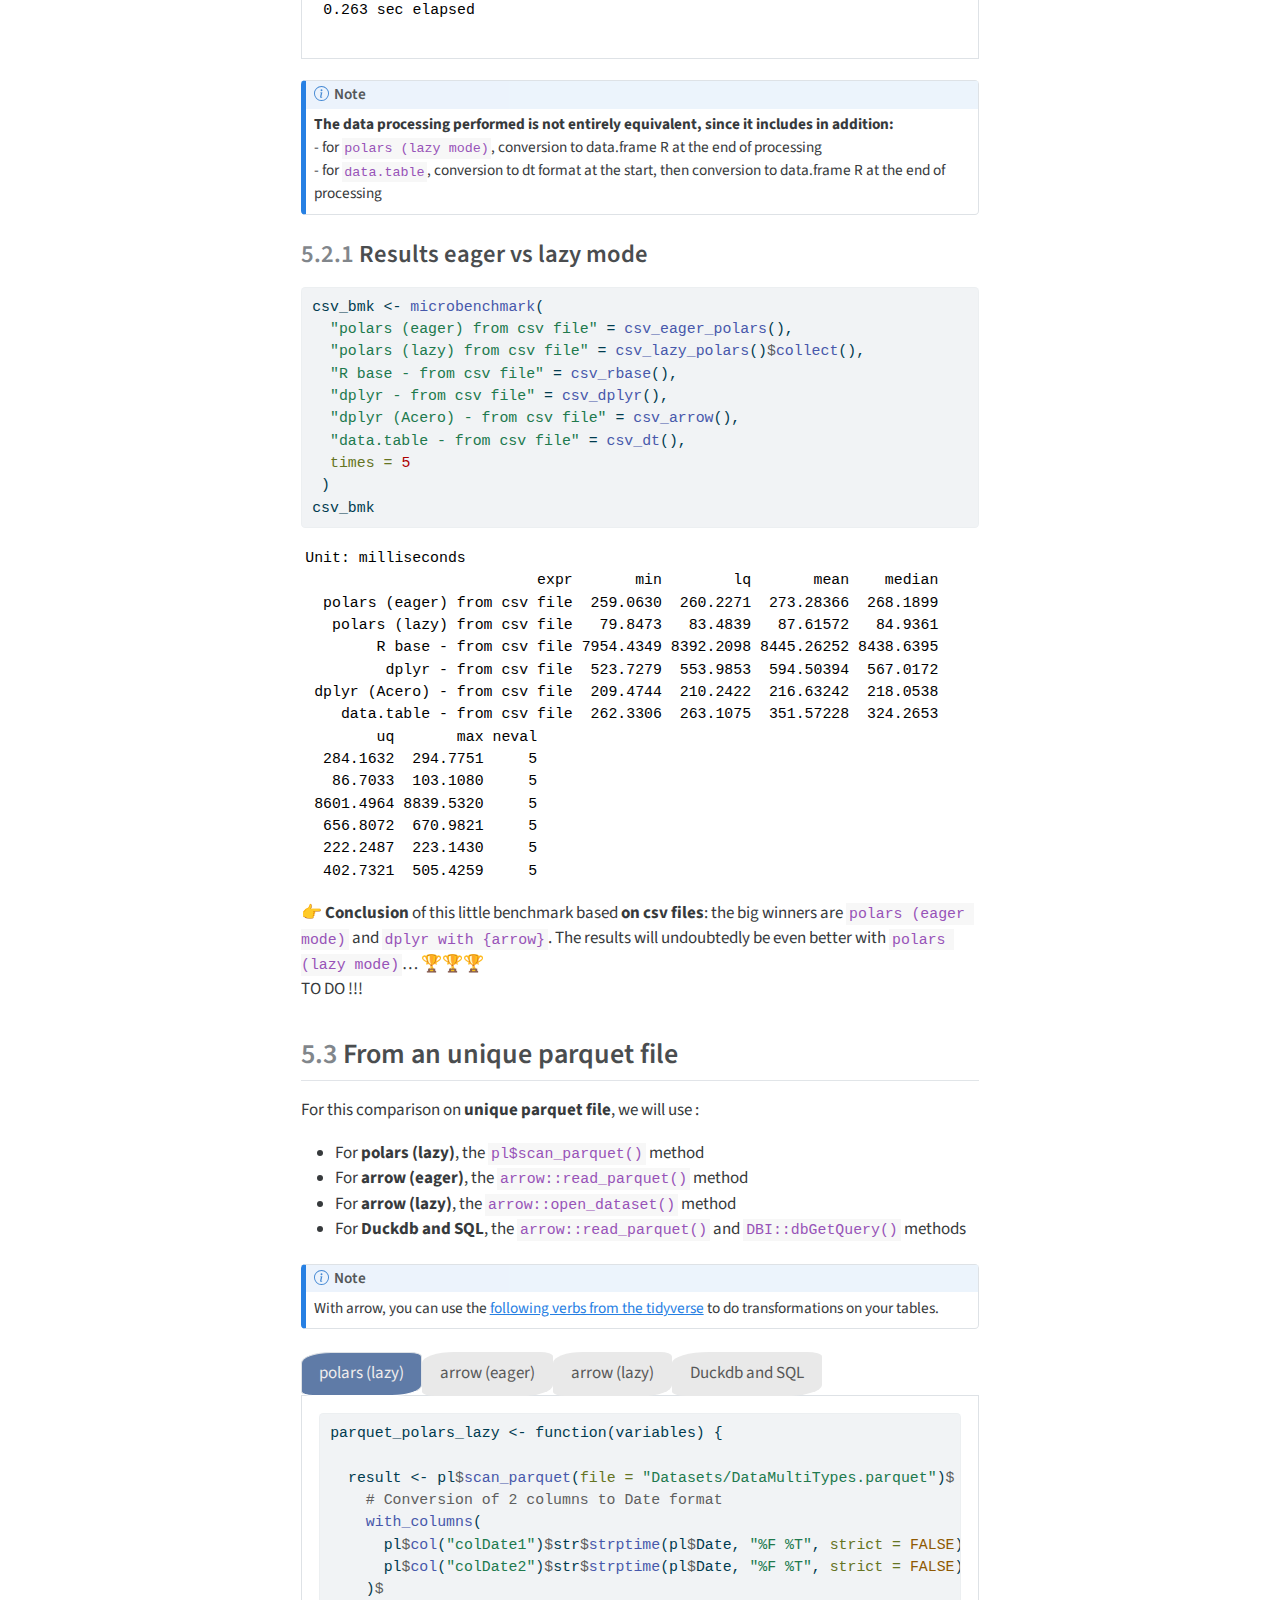
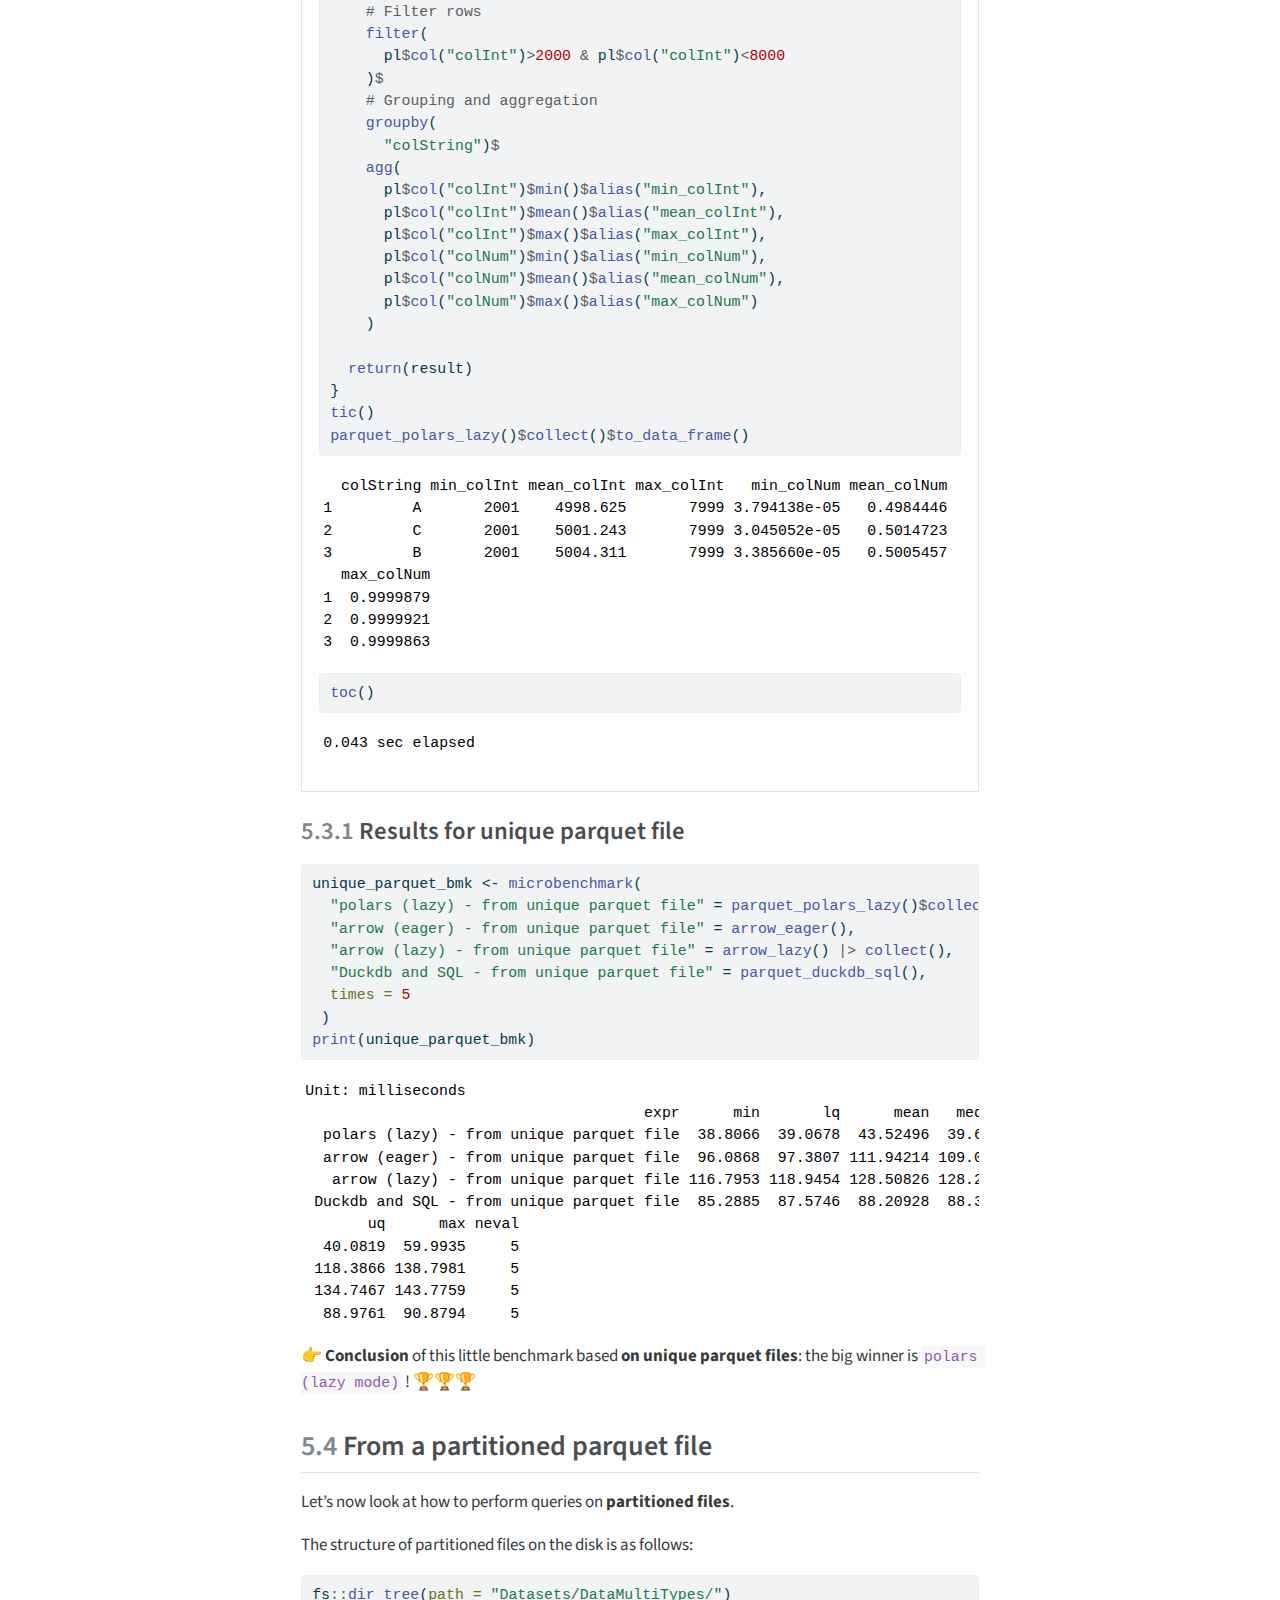
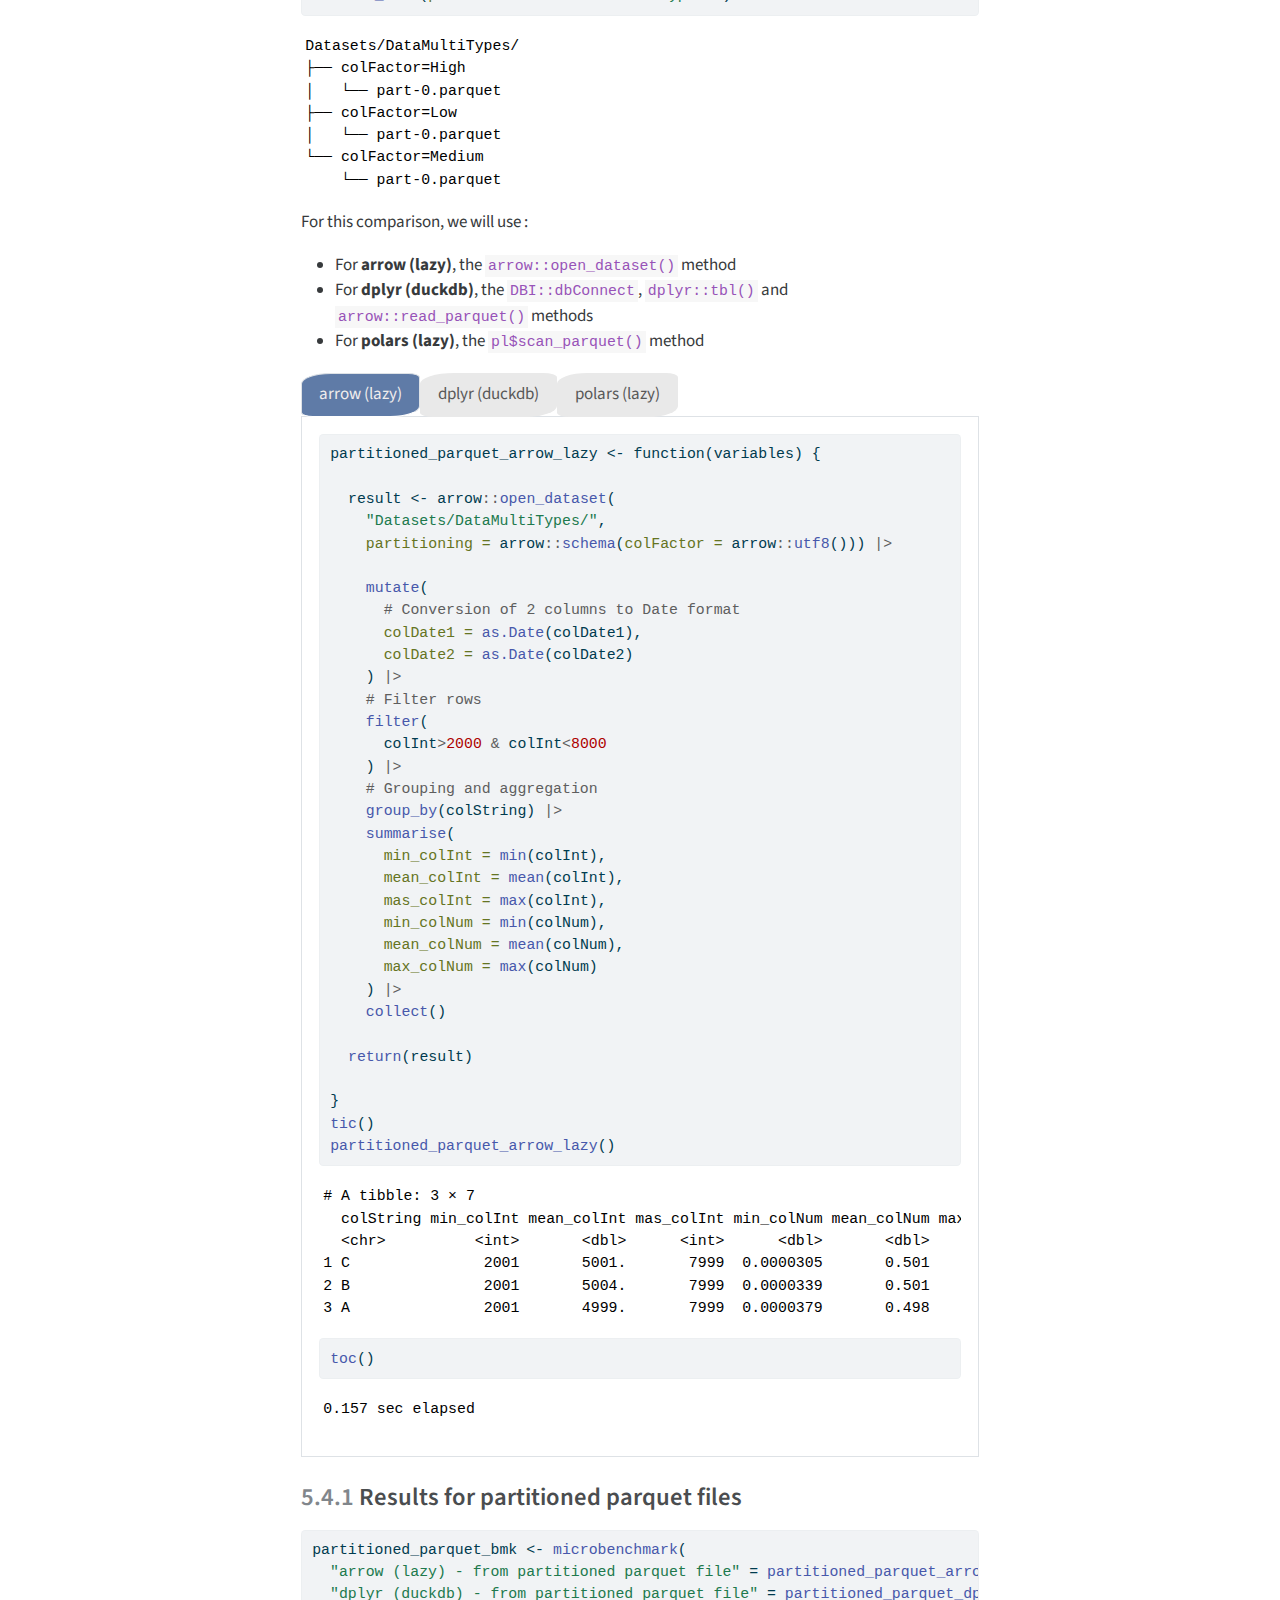
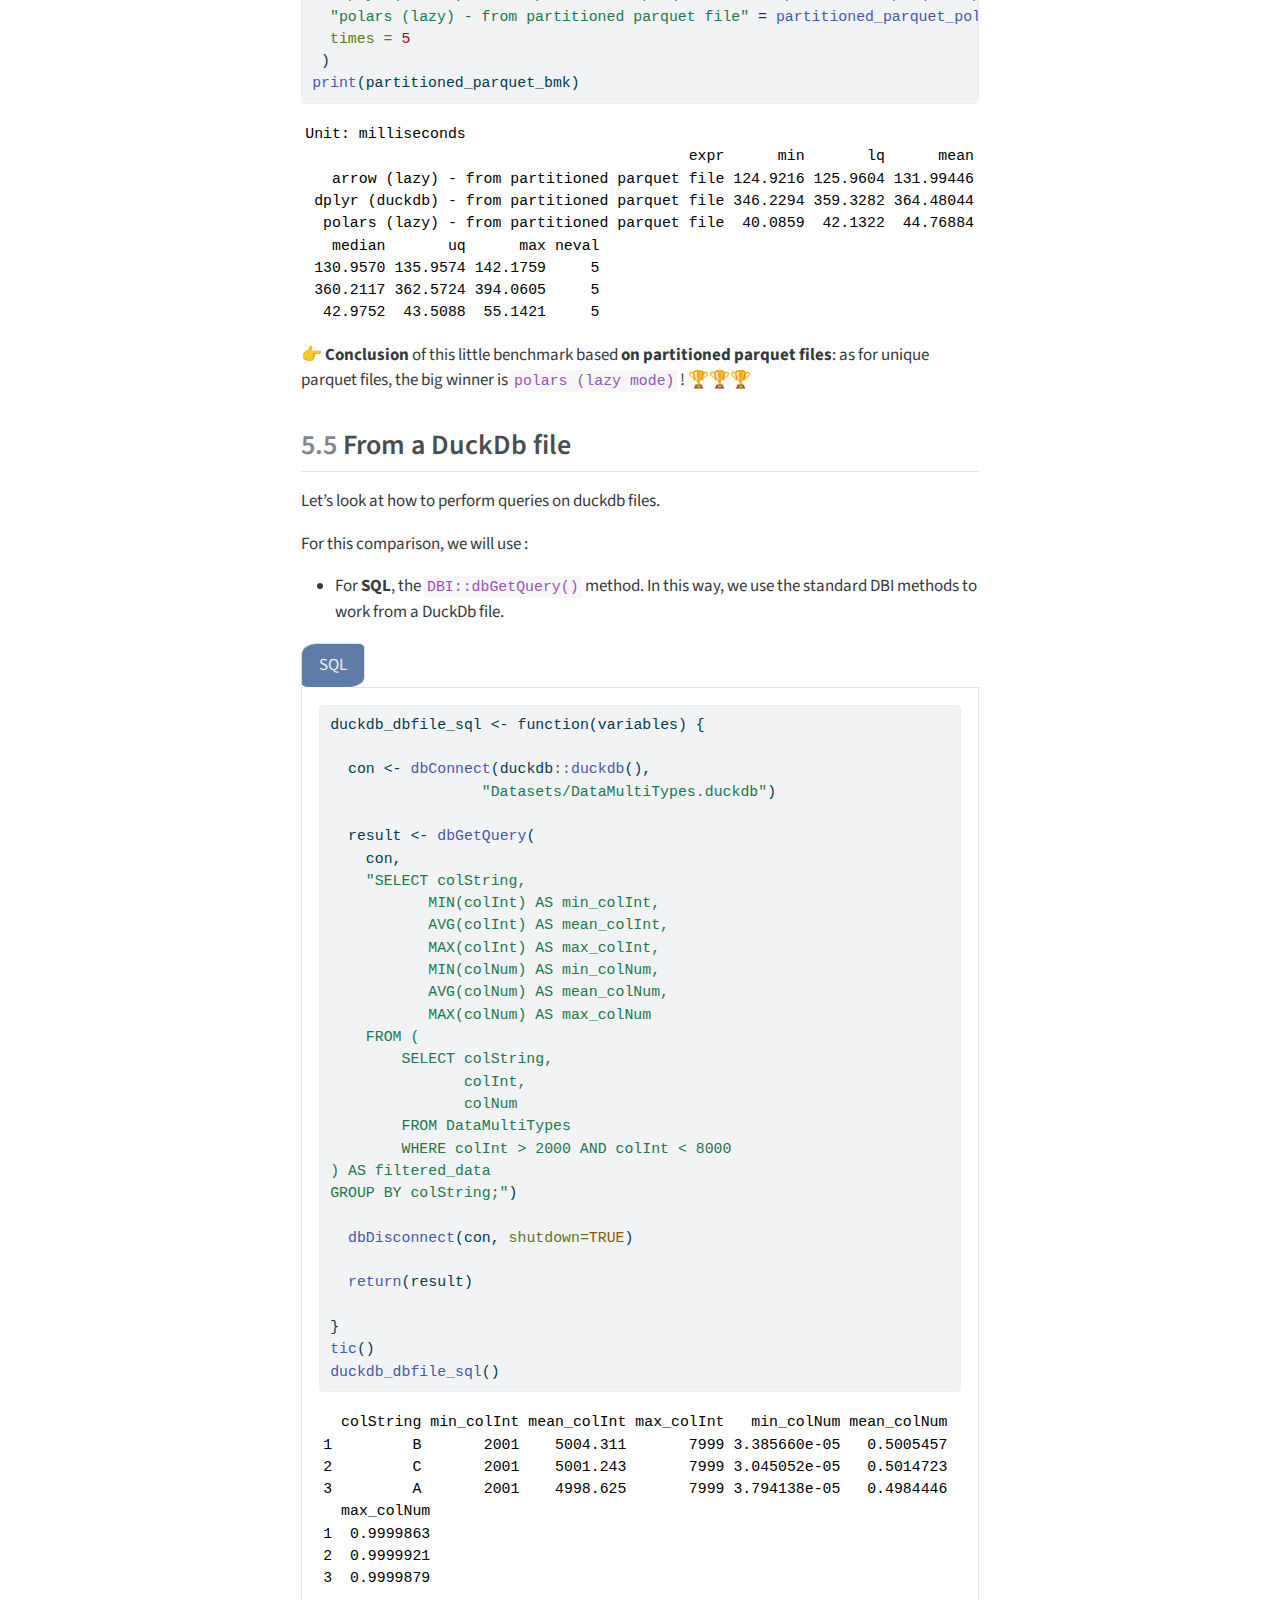
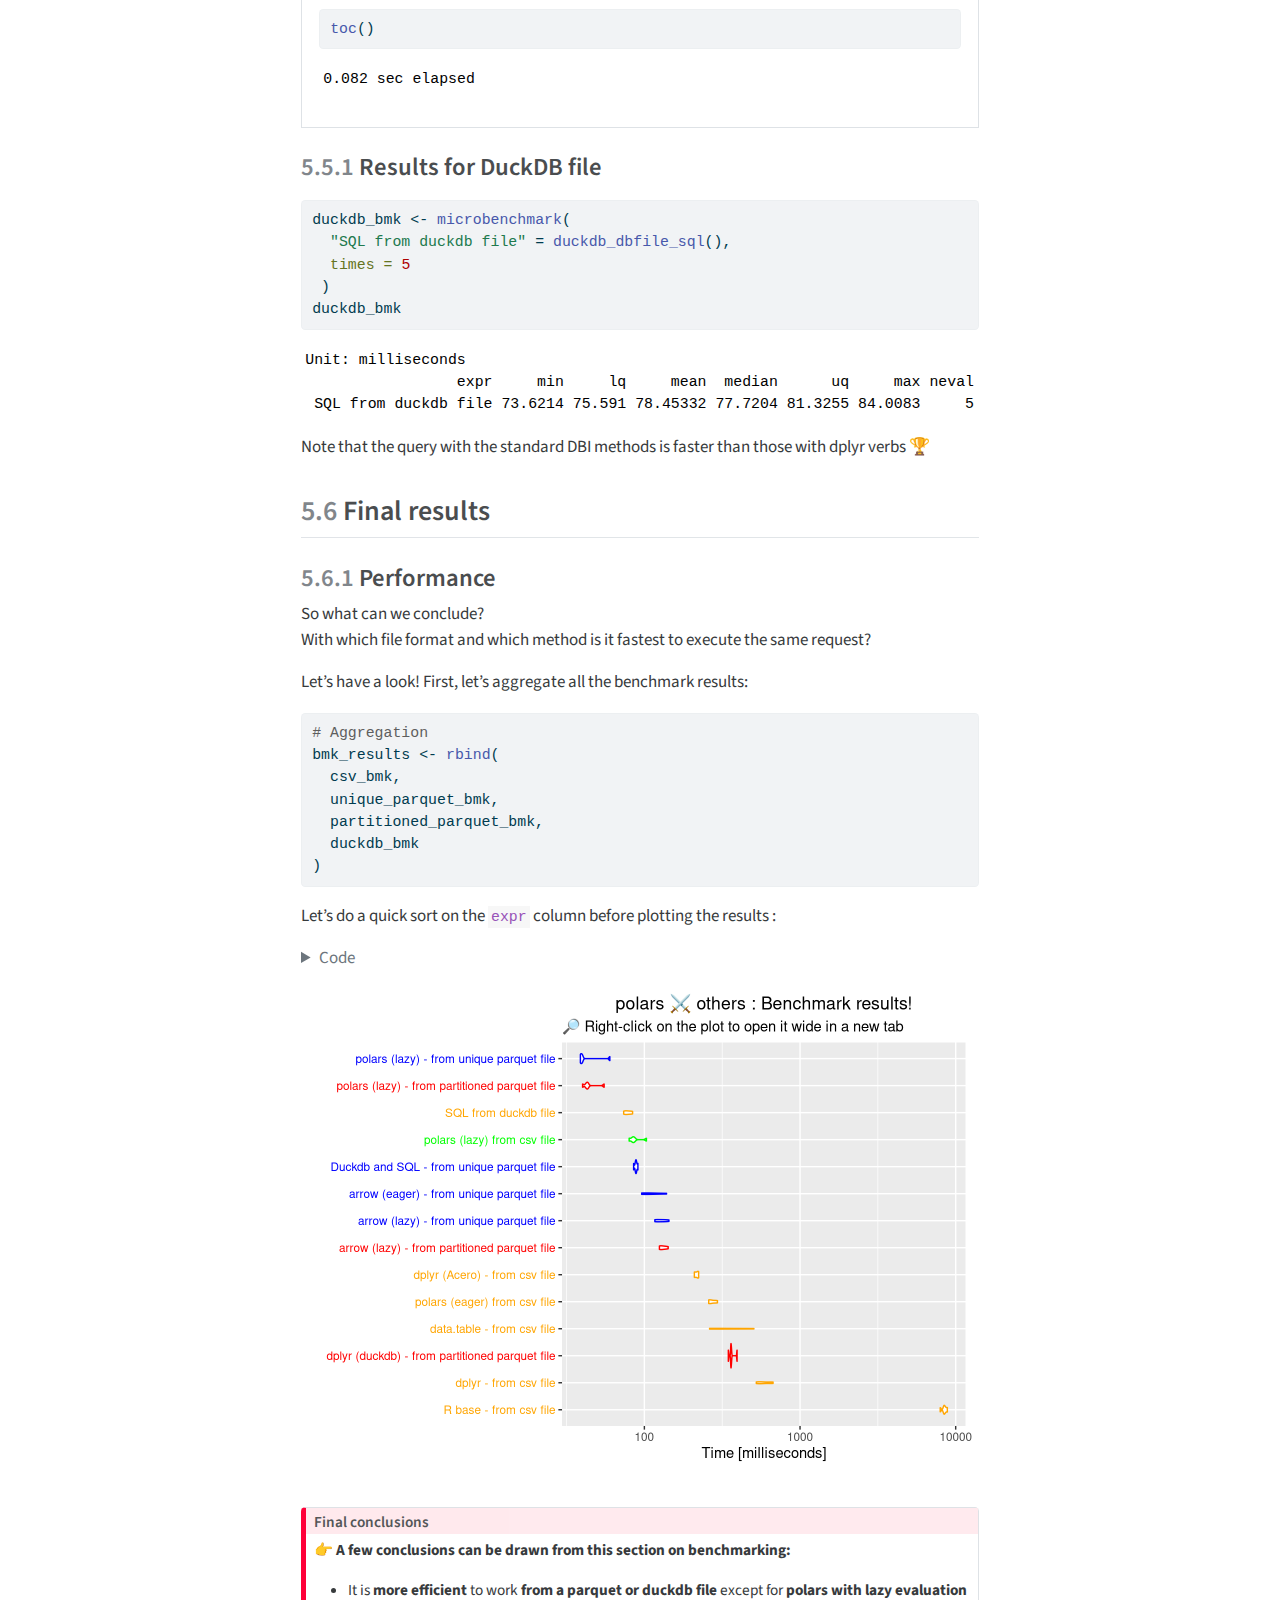
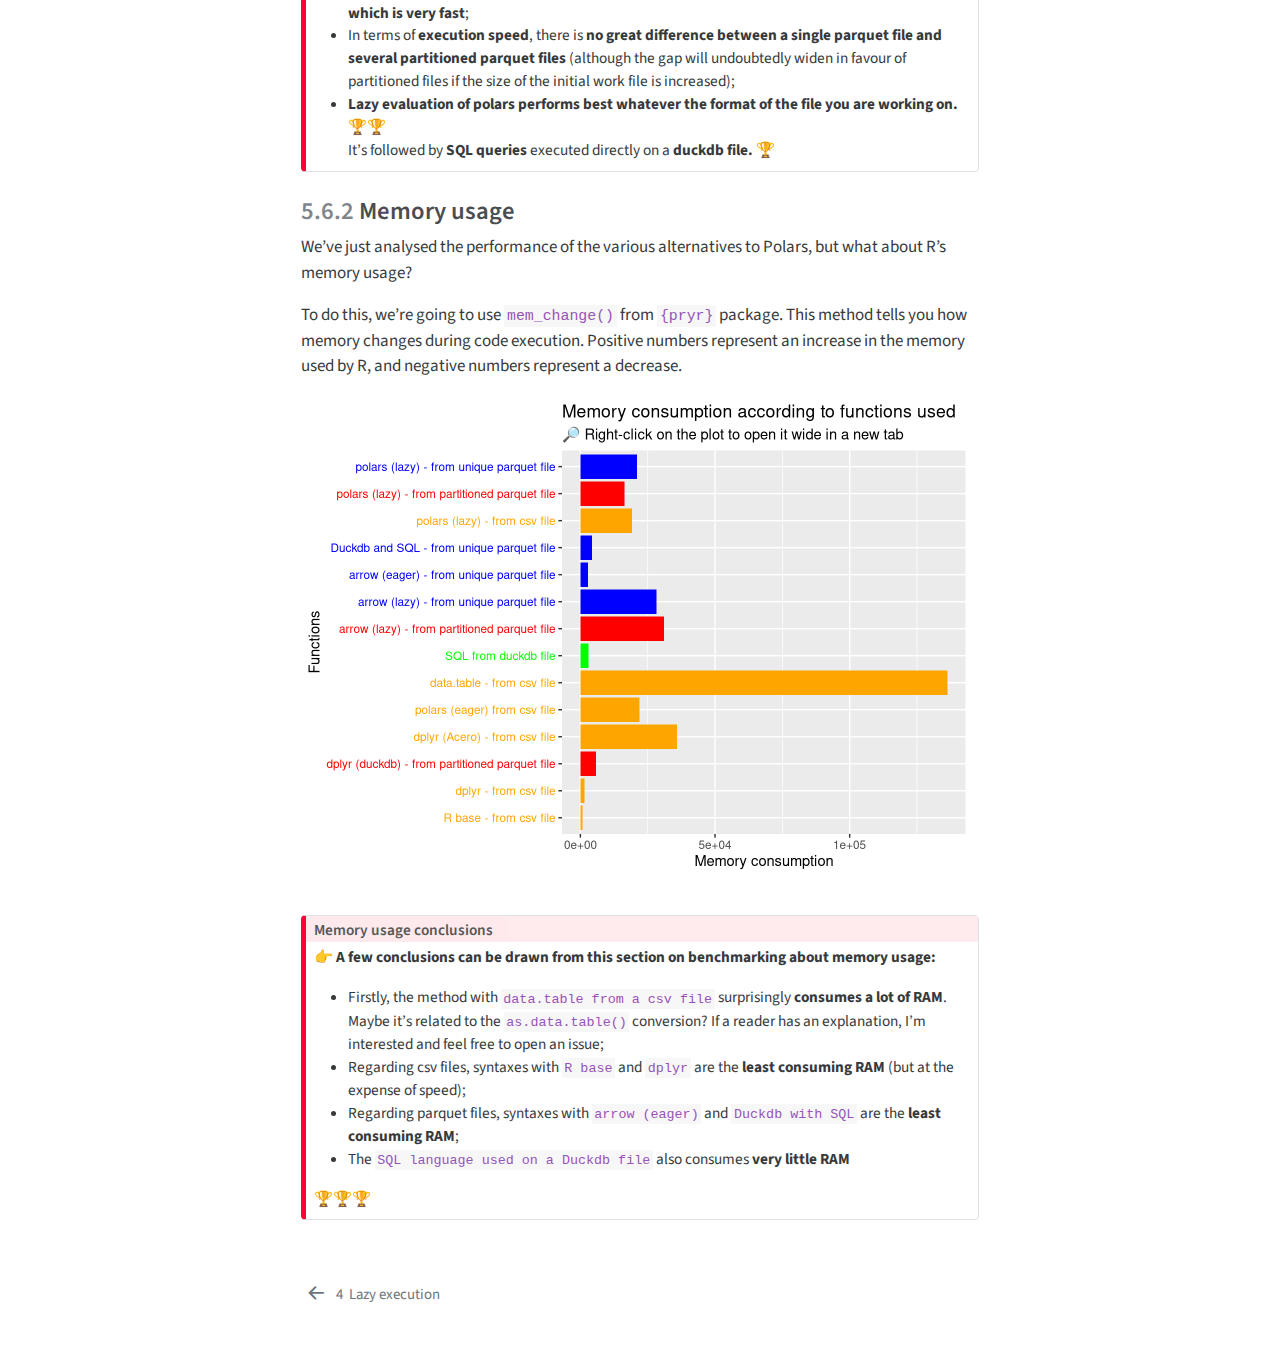
==== commit a547693c: "Built site for gh-pages" ====
--- a/benchmarking.html
+++ b/benchmarking.html
@@ -562,21 +562,21 @@
 <div class="cell-output cell-output-stdout">
 <pre><code>Unit: milliseconds
                          expr      min       lq      mean   median       uq
-             robject_polars()  27.1281  30.1365  35.44288  32.5842  38.7489
-              robject_rbase() 216.0771 228.6539 237.63752 239.9291 248.2713
-              robject_dplyr()  32.2709  34.4209  46.88596  49.5437  58.3165
-                 robject_dt()  45.0771  46.3848  59.67866  57.2030  68.3662
-       robject_duckdb_dplyr() 376.9727 397.6940 403.66032 400.4190 411.9787
-         robject_duckdb_sql()  80.6400  86.6684  89.71994  90.3671  91.0371
- robject_duckdb_arrow_dplyr() 292.8251 305.6941 333.98948 319.2016 321.3135
+             robject_polars()  22.2125  24.2582  28.78548  24.4624  36.2487
+              robject_rbase() 220.6788 246.8106 247.88984 247.2107 257.8647
+              robject_dplyr()  31.4568  32.3749  43.88756  45.0114  54.9415
+                 robject_dt()  44.0361  46.0946  57.57272  54.2305  67.5367
+       robject_duckdb_dplyr() 321.1113 322.1483 332.46270 326.6855 344.4590
+         robject_duckdb_sql()  75.9102  78.3098  83.63402  82.7341  89.0440
+ robject_duckdb_arrow_dplyr() 245.3665 248.7998 269.75346 254.2880 255.9525
       max neval
-  48.6167     5
- 255.2562     5
-  59.8778     5
-  81.3622     5
- 431.2372     5
-  99.8871     5
- 430.9131     5</code></pre>
+  36.7456     5
+ 266.8844     5
+  55.6532     5
+  75.9657     5
+ 347.9094     5
+  92.1720     5
+ 344.3605     5</code></pre>
 </div>
 </div>
 <p>👉 <strong>Conclusion</strong> of this little benchmark <strong>using R objects already loaded in memory</strong>: the fastest to run are <code>polars</code> and <code>dplyr</code> followed closely by <code>data.table</code>. 🏆🏆🏆<br>
@@ -637,14 +637,14 @@
 │ ---       ┆ ---        ┆ ---         ┆ ---        ┆ ---        ┆ ---         ┆ ---        │
 │ str       ┆ i64        ┆ f64         ┆ i64        ┆ f64        ┆ f64         ┆ f64        │
 ╞═══════════╪════════════╪═════════════╪════════════╪════════════╪═════════════╪════════════╡
+│ B         ┆ 2001       ┆ 5004.31148  ┆ 7999       ┆ 0.000034   ┆ 0.500546    ┆ 0.999986   │
+│ A         ┆ 2001       ┆ 4998.624945 ┆ 7999       ┆ 0.000038   ┆ 0.498445    ┆ 0.999988   │
 │ C         ┆ 2001       ┆ 5001.243285 ┆ 7999       ┆ 0.00003    ┆ 0.501472    ┆ 0.999992   │
-│ A         ┆ 2001       ┆ 4998.624945 ┆ 7999       ┆ 0.000038   ┆ 0.498445    ┆ 0.999988   │
-│ B         ┆ 2001       ┆ 5004.31148  ┆ 7999       ┆ 0.000034   ┆ 0.500546    ┆ 0.999986   │
 └───────────┴────────────┴─────────────┴────────────┴────────────┴─────────────┴────────────┘</code></pre>
 </div>
 <div class="sourceCode cell-code" id="cb13"><pre class="sourceCode r code-with-copy"><code class="sourceCode r"><span id="cb13-1"><a href="#cb13-1" aria-hidden="true" tabindex="-1"></a><span class="fu">toc</span>()</span></code><button title="Copy to Clipboard" class="code-copy-button"><i class="bi"></i></button></pre></div>
 <div class="cell-output cell-output-stdout">
-<pre><code>0.29 sec elapsed</code></pre>
+<pre><code>0.263 sec elapsed</code></pre>
 </div>
 </div>
 </div>
@@ -689,14 +689,14 @@
 │ ---       ┆ ---        ┆ ---         ┆ ---        ┆ ---        ┆ ---         ┆ ---        │
 │ str       ┆ i64        ┆ f64         ┆ i64        ┆ f64        ┆ f64         ┆ f64        │
 ╞═══════════╪════════════╪═════════════╪════════════╪════════════╪═════════════╪════════════╡
+│ B         ┆ 2001       ┆ 5004.31148  ┆ 7999       ┆ 0.000034   ┆ 0.500546    ┆ 0.999986   │
 │ C         ┆ 2001       ┆ 5001.243285 ┆ 7999       ┆ 0.00003    ┆ 0.501472    ┆ 0.999992   │
-│ B         ┆ 2001       ┆ 5004.31148  ┆ 7999       ┆ 0.000034   ┆ 0.500546    ┆ 0.999986   │
 │ A         ┆ 2001       ┆ 4998.624945 ┆ 7999       ┆ 0.000038   ┆ 0.498445    ┆ 0.999988   │
 └───────────┴────────────┴─────────────┴────────────┴────────────┴─────────────┴────────────┘</code></pre>
 </div>
 <div class="sourceCode cell-code" id="cb17"><pre class="sourceCode r code-with-copy"><code class="sourceCode r"><span id="cb17-1"><a href="#cb17-1" aria-hidden="true" tabindex="-1"></a><span class="fu">toc</span>()</span></code><button title="Copy to Clipboard" class="code-copy-button"><i class="bi"></i></button></pre></div>
 <div class="cell-output cell-output-stdout">
-<pre><code>0.098 sec elapsed</code></pre>
+<pre><code>0.084 sec elapsed</code></pre>
 </div>
 </div>
 </div>
@@ -738,7 +738,7 @@
 <span id="cb19-34"><a href="#cb19-34" aria-hidden="true" tabindex="-1"></a>res_rbase <span class="ot">&lt;-</span> <span class="fu">csv_rbase</span>()</span>
 <span id="cb19-35"><a href="#cb19-35" aria-hidden="true" tabindex="-1"></a><span class="fu">toc</span>()</span></code><button title="Copy to Clipboard" class="code-copy-button"><i class="bi"></i></button></pre></div>
 <div class="cell-output cell-output-stdout">
-<pre><code>10.386 sec elapsed</code></pre>
+<pre><code>9.506 sec elapsed</code></pre>
 </div>
 <div class="sourceCode cell-code" id="cb21"><pre class="sourceCode r code-with-copy"><code class="sourceCode r"><span id="cb21-1"><a href="#cb21-1" aria-hidden="true" tabindex="-1"></a><span class="fu">print</span>(res_rbase)</span></code><button title="Copy to Clipboard" class="code-copy-button"><i class="bi"></i></button></pre></div>
 <div class="cell-output cell-output-stdout">
@@ -796,7 +796,7 @@
 <span id="cb23-39"><a href="#cb23-39" aria-hidden="true" tabindex="-1"></a>res_dplyr <span class="ot">&lt;-</span> <span class="fu">csv_dplyr</span>()</span>
 <span id="cb23-40"><a href="#cb23-40" aria-hidden="true" tabindex="-1"></a><span class="fu">toc</span>()</span></code><button title="Copy to Clipboard" class="code-copy-button"><i class="bi"></i></button></pre></div>
 <div class="cell-output cell-output-stdout">
-<pre><code>0.787 sec elapsed</code></pre>
+<pre><code>0.677 sec elapsed</code></pre>
 </div>
 <div class="sourceCode cell-code" id="cb25"><pre class="sourceCode r code-with-copy"><code class="sourceCode r"><span id="cb25-1"><a href="#cb25-1" aria-hidden="true" tabindex="-1"></a><span class="fu">print</span>(res_dplyr)</span></code><button title="Copy to Clipboard" class="code-copy-button"><i class="bi"></i></button></pre></div>
 <div class="cell-output cell-output-stdout">
@@ -854,7 +854,7 @@
 <span id="cb27-41"><a href="#cb27-41" aria-hidden="true" tabindex="-1"></a>res_arrow <span class="ot">&lt;-</span> <span class="fu">csv_arrow</span>()</span>
 <span id="cb27-42"><a href="#cb27-42" aria-hidden="true" tabindex="-1"></a><span class="fu">toc</span>()</span></code><button title="Copy to Clipboard" class="code-copy-button"><i class="bi"></i></button></pre></div>
 <div class="cell-output cell-output-stdout">
-<pre><code>0.419 sec elapsed</code></pre>
+<pre><code>0.365 sec elapsed</code></pre>
 </div>
 <div class="sourceCode cell-code" id="cb29"><pre class="sourceCode r code-with-copy"><code class="sourceCode r"><span id="cb29-1"><a href="#cb29-1" aria-hidden="true" tabindex="-1"></a><span class="fu">print</span>(res_arrow)</span></code><button title="Copy to Clipboard" class="code-copy-button"><i class="bi"></i></button></pre></div>
 <div class="cell-output cell-output-stdout">
@@ -904,7 +904,7 @@
 </div>
 <div class="sourceCode cell-code" id="cb33"><pre class="sourceCode r code-with-copy"><code class="sourceCode r"><span id="cb33-1"><a href="#cb33-1" aria-hidden="true" tabindex="-1"></a><span class="fu">toc</span>()</span></code><button title="Copy to Clipboard" class="code-copy-button"><i class="bi"></i></button></pre></div>
 <div class="cell-output cell-output-stdout">
-<pre><code>0.389 sec elapsed</code></pre>
+<pre><code>0.358 sec elapsed</code></pre>
 </div>
 </div>
 </div>
@@ -941,19 +941,19 @@
 <div class="cell-output cell-output-stdout">
 <pre><code>Unit: milliseconds
                           expr       min        lq       mean    median
-  polars (eager) from csv file  279.7458  291.2039  300.19328  298.5861
-   polars (lazy) from csv file   82.5635   84.0201   89.73178   85.1958
-        R base - from csv file 8758.9725 8811.8265 9101.71930 8954.2198
-         dplyr - from csv file  607.1868  610.0531  656.87030  645.0672
- dplyr (Acero) - from csv file  244.1663  247.5951  256.30072  253.8460
-    data.table - from csv file  259.7881  263.5397  383.01002  335.6116
+  polars (eager) from csv file  259.0630  260.2271  273.28366  268.1899
+   polars (lazy) from csv file   79.8473   83.4839   87.61572   84.9361
+        R base - from csv file 7954.4349 8392.2098 8445.26252 8438.6395
+         dplyr - from csv file  523.7279  553.9853  594.50394  567.0172
+ dplyr (Acero) - from csv file  209.4744  210.2422  216.63242  218.0538
+    data.table - from csv file  262.3306  263.1075  351.57228  324.2653
         uq       max neval
-  308.3921  323.0385     5
-   88.3450  108.5345     5
- 9076.5466 9907.0311     5
-  707.6205  714.4239     5
-  266.2006  269.6956     5
-  431.9201  624.1906     5</code></pre>
+  284.1632  294.7751     5
+   86.7033  103.1080     5
+ 8601.4964 8839.5320     5
+  656.8072  670.9821     5
+  222.2487  223.1430     5
+  402.7321  505.4259     5</code></pre>
 </div>
 </div>
 <p>👉 <strong>Conclusion</strong> of this little benchmark based <strong>on csv files</strong>: the big winners are <code>polars (eager mode)</code> and <code>dplyr with {arrow}</code>. The results will undoubtedly be even better with <code>polars (lazy mode)</code>… 🏆🏆🏆<br>
@@ -1017,17 +1017,17 @@
 <span id="cb37-28"><a href="#cb37-28" aria-hidden="true" tabindex="-1"></a><span class="fu">parquet_polars_lazy</span>()<span class="sc">$</span><span class="fu">collect</span>()<span class="sc">$</span><span class="fu">to_data_frame</span>()</span></code><button title="Copy to Clipboard" class="code-copy-button"><i class="bi"></i></button></pre></div>
 <div class="cell-output cell-output-stdout">
 <pre><code>  colString min_colInt mean_colInt max_colInt   min_colNum mean_colNum
-1         B       2001    5004.311       7999 3.385660e-05   0.5005457
-2         A       2001    4998.625       7999 3.794138e-05   0.4984446
-3         C       2001    5001.243       7999 3.045052e-05   0.5014723
+1         A       2001    4998.625       7999 3.794138e-05   0.4984446
+2         C       2001    5001.243       7999 3.045052e-05   0.5014723
+3         B       2001    5004.311       7999 3.385660e-05   0.5005457
   max_colNum
-1  0.9999863
-2  0.9999879
-3  0.9999921</code></pre>
+1  0.9999879
+2  0.9999921
+3  0.9999863</code></pre>
 </div>
 <div class="sourceCode cell-code" id="cb39"><pre class="sourceCode r code-with-copy"><code class="sourceCode r"><span id="cb39-1"><a href="#cb39-1" aria-hidden="true" tabindex="-1"></a><span class="fu">toc</span>()</span></code><button title="Copy to Clipboard" class="code-copy-button"><i class="bi"></i></button></pre></div>
 <div class="cell-output cell-output-stdout">
-<pre><code>0.046 sec elapsed</code></pre>
+<pre><code>0.043 sec elapsed</code></pre>
 </div>
 </div>
 </div>
@@ -1072,7 +1072,7 @@
 </div>
 <div class="sourceCode cell-code" id="cb43"><pre class="sourceCode r code-with-copy"><code class="sourceCode r"><span id="cb43-1"><a href="#cb43-1" aria-hidden="true" tabindex="-1"></a><span class="fu">toc</span>()</span></code><button title="Copy to Clipboard" class="code-copy-button"><i class="bi"></i></button></pre></div>
 <div class="cell-output cell-output-stdout">
-<pre><code>0.142 sec elapsed</code></pre>
+<pre><code>0.131 sec elapsed</code></pre>
 </div>
 </div>
 </div>
@@ -1117,7 +1117,7 @@
 </div>
 <div class="sourceCode cell-code" id="cb47"><pre class="sourceCode r code-with-copy"><code class="sourceCode r"><span id="cb47-1"><a href="#cb47-1" aria-hidden="true" tabindex="-1"></a><span class="fu">toc</span>()</span></code><button title="Copy to Clipboard" class="code-copy-button"><i class="bi"></i></button></pre></div>
 <div class="cell-output cell-output-stdout">
-<pre><code>0.208 sec elapsed</code></pre>
+<pre><code>0.156 sec elapsed</code></pre>
 </div>
 </div>
 </div>
@@ -1163,7 +1163,7 @@
 </div>
 <div class="sourceCode cell-code" id="cb51"><pre class="sourceCode r code-with-copy"><code class="sourceCode r"><span id="cb51-1"><a href="#cb51-1" aria-hidden="true" tabindex="-1"></a><span class="fu">toc</span>()</span></code><button title="Copy to Clipboard" class="code-copy-button"><i class="bi"></i></button></pre></div>
 <div class="cell-output cell-output-stdout">
-<pre><code>0.095 sec elapsed</code></pre>
+<pre><code>0.09 sec elapsed</code></pre>
 </div>
 </div>
 </div>
@@ -1182,16 +1182,16 @@
 <span id="cb53-8"><a href="#cb53-8" aria-hidden="true" tabindex="-1"></a><span class="fu">print</span>(unique_parquet_bmk)</span></code><button title="Copy to Clipboard" class="code-copy-button"><i class="bi"></i></button></pre></div>
 <div class="cell-output cell-output-stdout">
 <pre><code>Unit: milliseconds
-                                      expr      min       lq     mean   median
-  polars (lazy) - from unique parquet file  38.7847  39.6757  44.1609  41.6334
-  arrow (eager) - from unique parquet file 104.4476 108.6151 116.7358 109.0899
-   arrow (lazy) - from unique parquet file 143.5093 144.0727 150.9942 145.7879
- Duckdb and SQL - from unique parquet file  89.8875  90.6194  92.6642  93.4881
+                                      expr      min       lq      mean   median
+  polars (lazy) - from unique parquet file  38.8066  39.0678  43.52496  39.6750
+  arrow (eager) - from unique parquet file  96.0868  97.3807 111.94214 109.0585
+   arrow (lazy) - from unique parquet file 116.7953 118.9454 128.50826 128.2780
+ Duckdb and SQL - from unique parquet file  85.2885  87.5746  88.20928  88.3278
        uq      max neval
-  42.0520  58.6587     5
- 128.3451 133.1814     5
- 154.7482 166.8528     5
-  93.9643  95.3617     5</code></pre>
+  40.0819  59.9935     5
+ 118.3866 138.7981     5
+ 134.7467 143.7759     5
+  88.9761  90.8794     5</code></pre>
 </div>
 </div>
 <p>👉 <strong>Conclusion</strong> of this little benchmark based <strong>on unique parquet files</strong>: the big winner is <code>polars (lazy mode)</code> ! 🏆🏆🏆</p>
@@ -1260,13 +1260,13 @@
 <pre><code># A tibble: 3 × 7
   colString min_colInt mean_colInt mas_colInt min_colNum mean_colNum max_colNum
   &lt;chr&gt;          &lt;int&gt;       &lt;dbl&gt;      &lt;int&gt;      &lt;dbl&gt;       &lt;dbl&gt;      &lt;dbl&gt;
-1 B               2001       5004.       7999  0.0000339       0.501       1.00
-2 C               2001       5001.       7999  0.0000305       0.501       1.00
+1 C               2001       5001.       7999  0.0000305       0.501       1.00
+2 B               2001       5004.       7999  0.0000339       0.501       1.00
 3 A               2001       4999.       7999  0.0000379       0.498       1.00</code></pre>
 </div>
 <div class="sourceCode cell-code" id="cb59"><pre class="sourceCode r code-with-copy"><code class="sourceCode r"><span id="cb59-1"><a href="#cb59-1" aria-hidden="true" tabindex="-1"></a><span class="fu">toc</span>()</span></code><button title="Copy to Clipboard" class="code-copy-button"><i class="bi"></i></button></pre></div>
 <div class="cell-output cell-output-stdout">
-<pre><code>0.201 sec elapsed</code></pre>
+<pre><code>0.157 sec elapsed</code></pre>
 </div>
 </div>
 </div>
@@ -1316,7 +1316,7 @@
 </div>
 <div class="sourceCode cell-code" id="cb63"><pre class="sourceCode r code-with-copy"><code class="sourceCode r"><span id="cb63-1"><a href="#cb63-1" aria-hidden="true" tabindex="-1"></a><span class="fu">toc</span>()</span></code><button title="Copy to Clipboard" class="code-copy-button"><i class="bi"></i></button></pre></div>
 <div class="cell-output cell-output-stdout">
-<pre><code>0.526 sec elapsed</code></pre>
+<pre><code>0.403 sec elapsed</code></pre>
 </div>
 </div>
 </div>
@@ -1357,14 +1357,14 @@
 │ ---       ┆ ---        ┆ ---         ┆ ---        ┆ ---        ┆ ---         ┆ ---        │
 │ str       ┆ i32        ┆ f64         ┆ i32        ┆ f64        ┆ f64         ┆ f64        │
 ╞═══════════╪════════════╪═════════════╪════════════╪════════════╪═════════════╪════════════╡
+│ B         ┆ 2001       ┆ 5004.31148  ┆ 7999       ┆ 0.000034   ┆ 0.500546    ┆ 0.999986   │
 │ C         ┆ 2001       ┆ 5001.243285 ┆ 7999       ┆ 0.00003    ┆ 0.501472    ┆ 0.999992   │
 │ A         ┆ 2001       ┆ 4998.624945 ┆ 7999       ┆ 0.000038   ┆ 0.498445    ┆ 0.999988   │
-│ B         ┆ 2001       ┆ 5004.31148  ┆ 7999       ┆ 0.000034   ┆ 0.500546    ┆ 0.999986   │
 └───────────┴────────────┴─────────────┴────────────┴────────────┴─────────────┴────────────┘</code></pre>
 </div>
 <div class="sourceCode cell-code" id="cb67"><pre class="sourceCode r code-with-copy"><code class="sourceCode r"><span id="cb67-1"><a href="#cb67-1" aria-hidden="true" tabindex="-1"></a><span class="fu">toc</span>()</span></code><button title="Copy to Clipboard" class="code-copy-button"><i class="bi"></i></button></pre></div>
 <div class="cell-output cell-output-stdout">
-<pre><code>0.042 sec elapsed</code></pre>
+<pre><code>0.041 sec elapsed</code></pre>
 </div>
 </div>
 </div>
@@ -1383,13 +1383,13 @@
 <div class="cell-output cell-output-stdout">
 <pre><code>Unit: milliseconds
                                            expr      min       lq      mean
-   arrow (lazy) - from partitioned parquet file 149.9898 161.4222 166.98852
- dplyr (duckdb) - from partitioned parquet file 463.1010 473.2102 481.29544
-  polars (lazy) - from partitioned parquet file  38.9680  39.6177  44.81158
+   arrow (lazy) - from partitioned parquet file 124.9216 125.9604 131.99446
+ dplyr (duckdb) - from partitioned parquet file 346.2294 359.3282 364.48044
+  polars (lazy) - from partitioned parquet file  40.0859  42.1322  44.76884
    median       uq      max neval
- 163.7782 179.0058 180.7466     5
- 474.0380 491.8206 504.3074     5
-  39.6533  39.9143  65.9046     5</code></pre>
+ 130.9570 135.9574 142.1759     5
+ 360.2117 362.5724 394.0605     5
+  42.9752  43.5088  55.1421     5</code></pre>
 </div>
 </div>
 <p>👉 <strong>Conclusion</strong> of this little benchmark based <strong>on partitioned parquet files</strong>: as for unique parquet files, the big winner is <code>polars (lazy mode)</code> ! 🏆🏆🏆</p>
@@ -1440,12 +1440,12 @@
 <div class="cell-output cell-output-stdout">
 <pre><code>  colString min_colInt mean_colInt max_colInt   min_colNum mean_colNum
 1         B       2001    5004.311       7999 3.385660e-05   0.5005457
-2         A       2001    4998.625       7999 3.794138e-05   0.4984446
-3         C       2001    5001.243       7999 3.045052e-05   0.5014723
+2         C       2001    5001.243       7999 3.045052e-05   0.5014723
+3         A       2001    4998.625       7999 3.794138e-05   0.4984446
   max_colNum
 1  0.9999863
-2  0.9999879
-3  0.9999921</code></pre>
+2  0.9999921
+3  0.9999879</code></pre>
 </div>
 <div class="sourceCode cell-code" id="cb73"><pre class="sourceCode r code-with-copy"><code class="sourceCode r"><span id="cb73-1"><a href="#cb73-1" aria-hidden="true" tabindex="-1"></a><span class="fu">toc</span>()</span></code><button title="Copy to Clipboard" class="code-copy-button"><i class="bi"></i></button></pre></div>
 <div class="cell-output cell-output-stdout">
@@ -1465,8 +1465,8 @@
 <span id="cb75-5"><a href="#cb75-5" aria-hidden="true" tabindex="-1"></a>duckdb_bmk</span></code><button title="Copy to Clipboard" class="code-copy-button"><i class="bi"></i></button></pre></div>
 <div class="cell-output cell-output-stdout">
 <pre><code>Unit: milliseconds
-                 expr     min      lq     mean  median     uq     max neval
- SQL from duckdb file 79.5339 81.5291 84.39356 84.5486 85.172 91.1842     5</code></pre>
+                 expr     min     lq     mean  median      uq     max neval
+ SQL from duckdb file 73.6214 75.591 78.45332 77.7204 81.3255 84.0083     5</code></pre>
 </div>
 </div>
 <p>Note that the query with the standard DBI methods is faster than those with dplyr verbs 🏆</p>
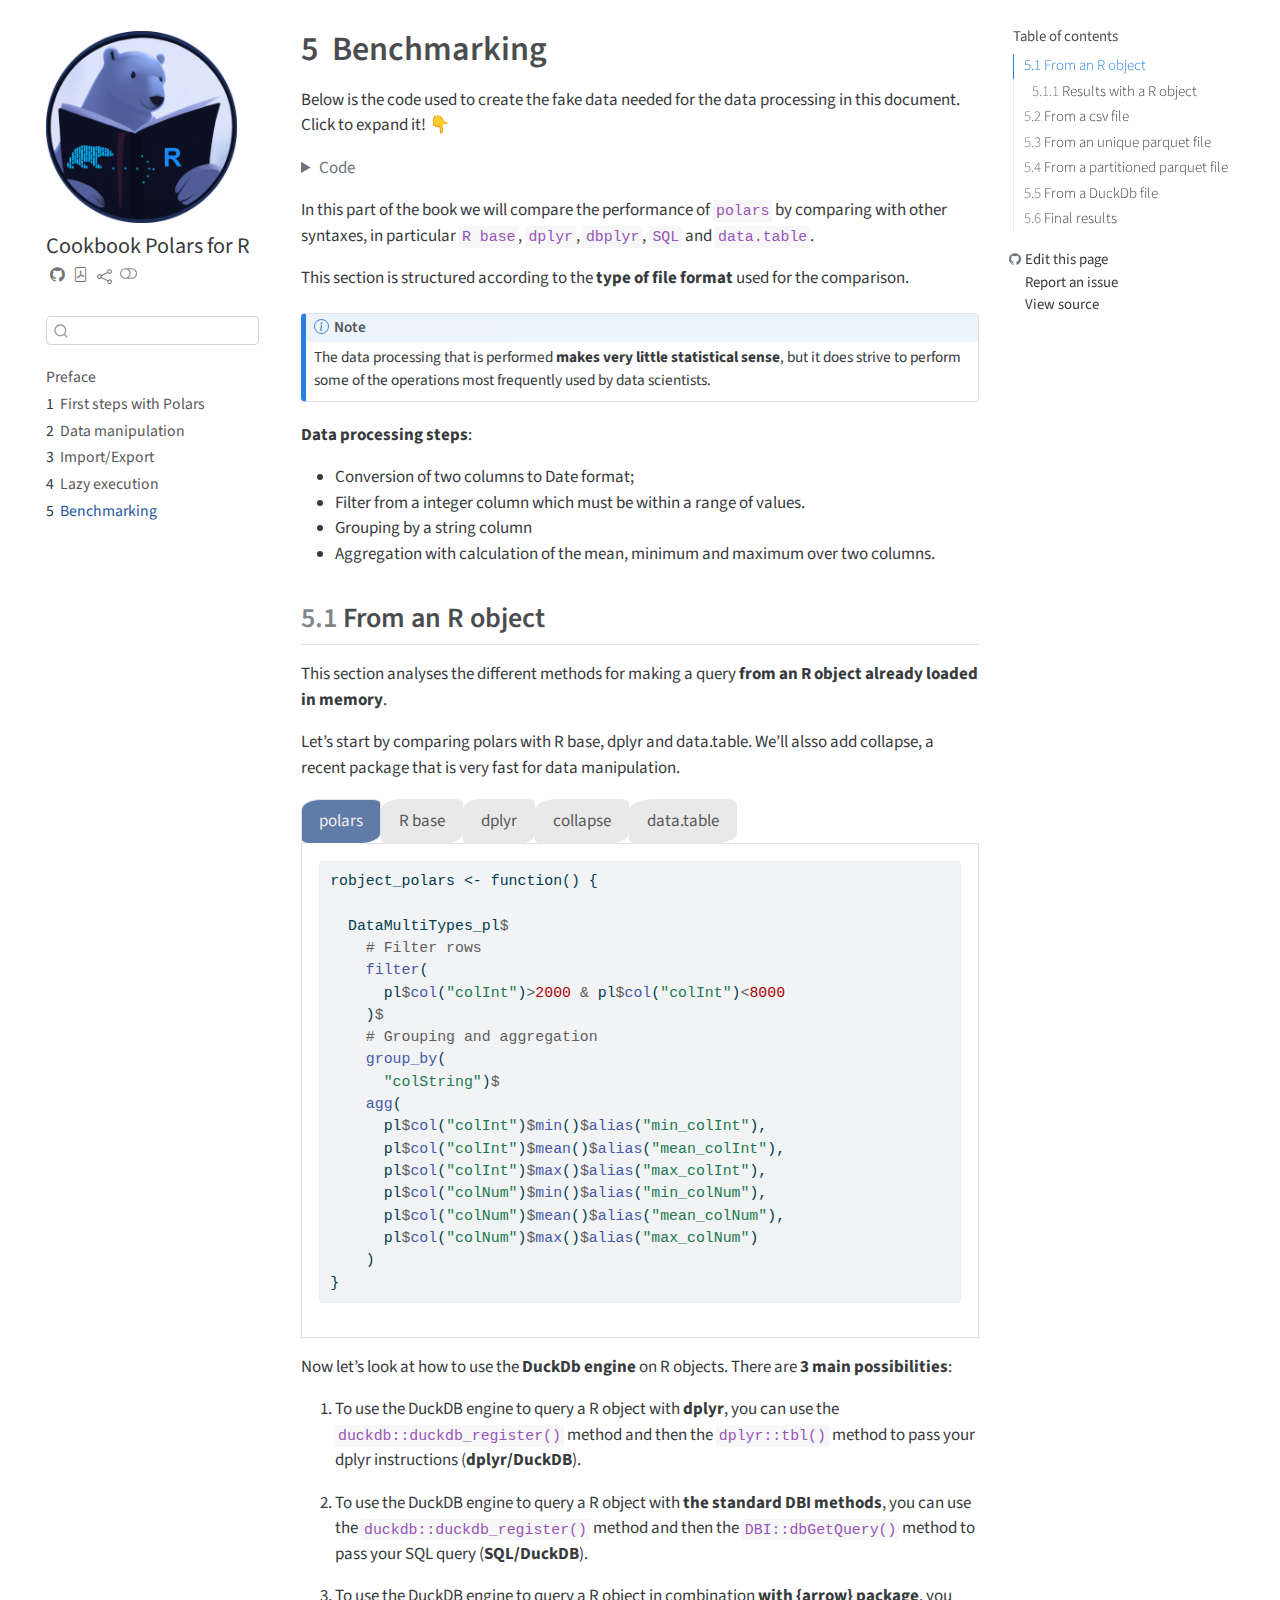
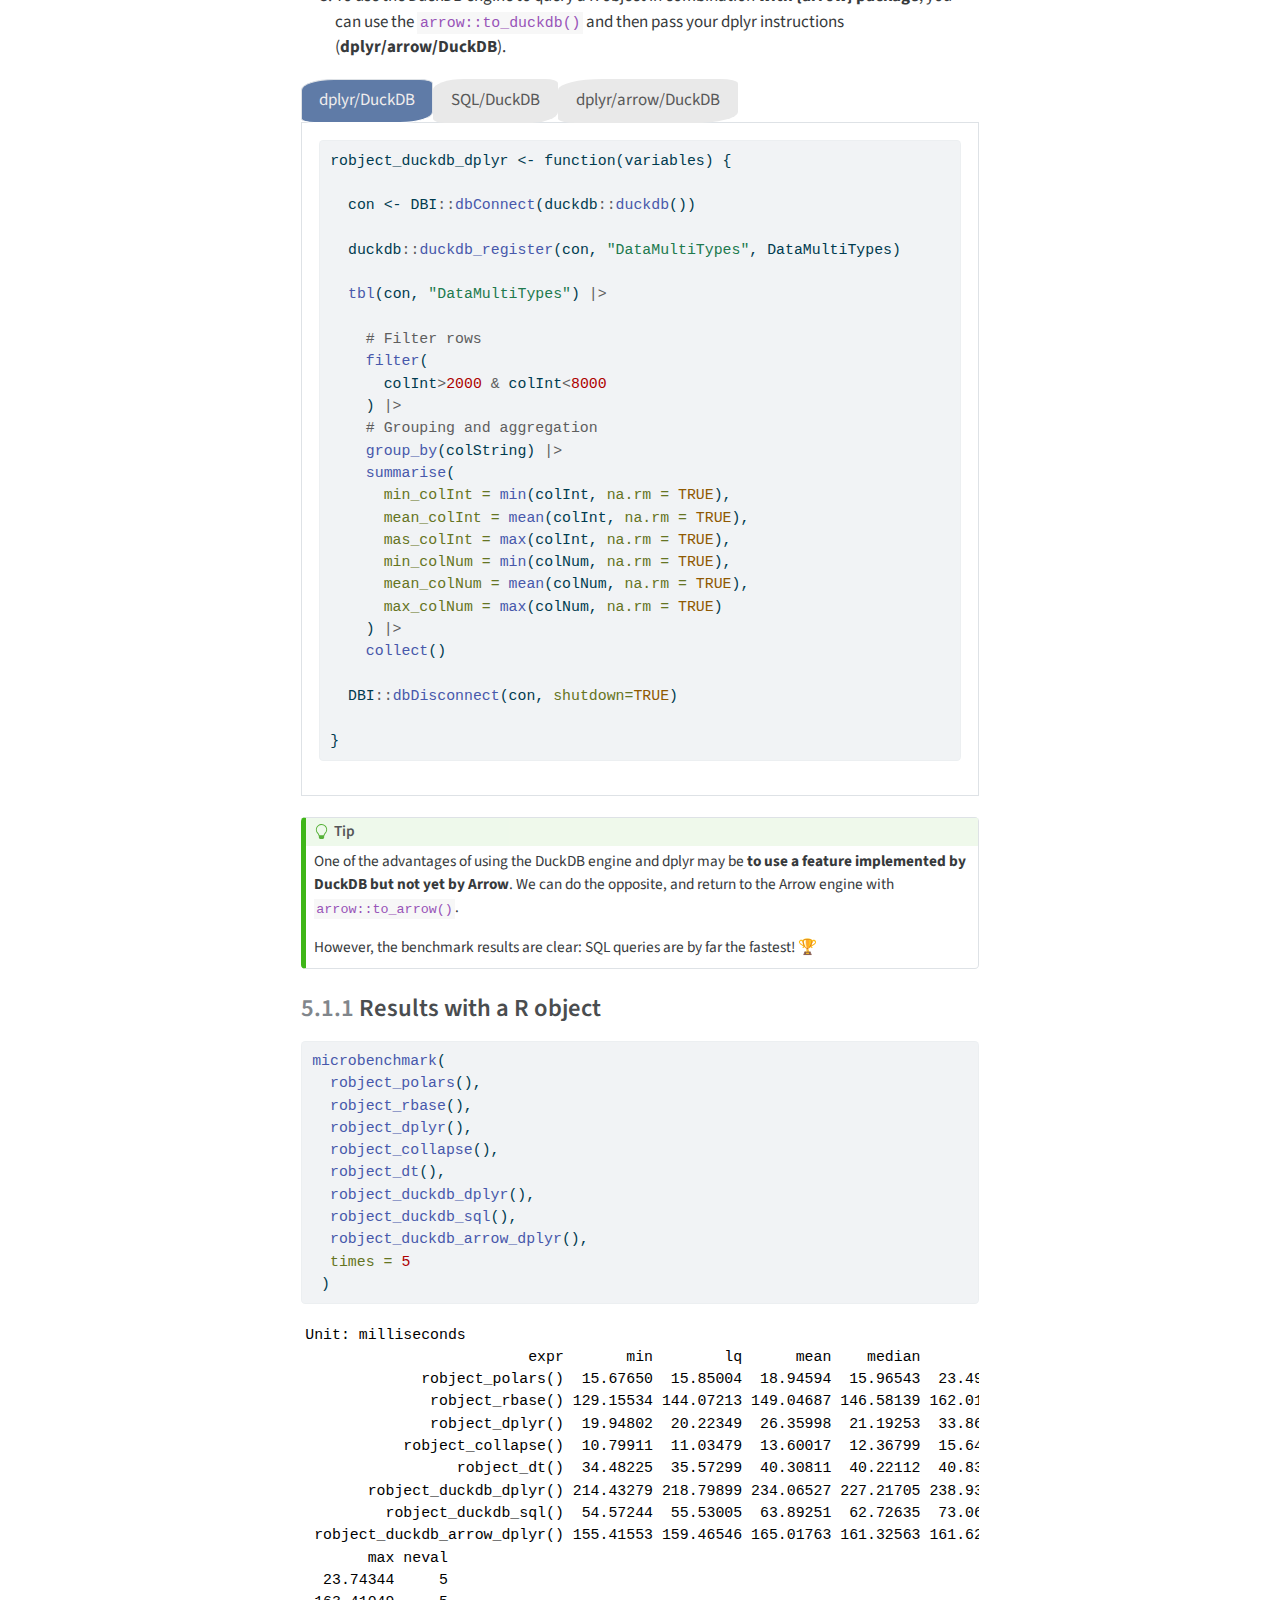
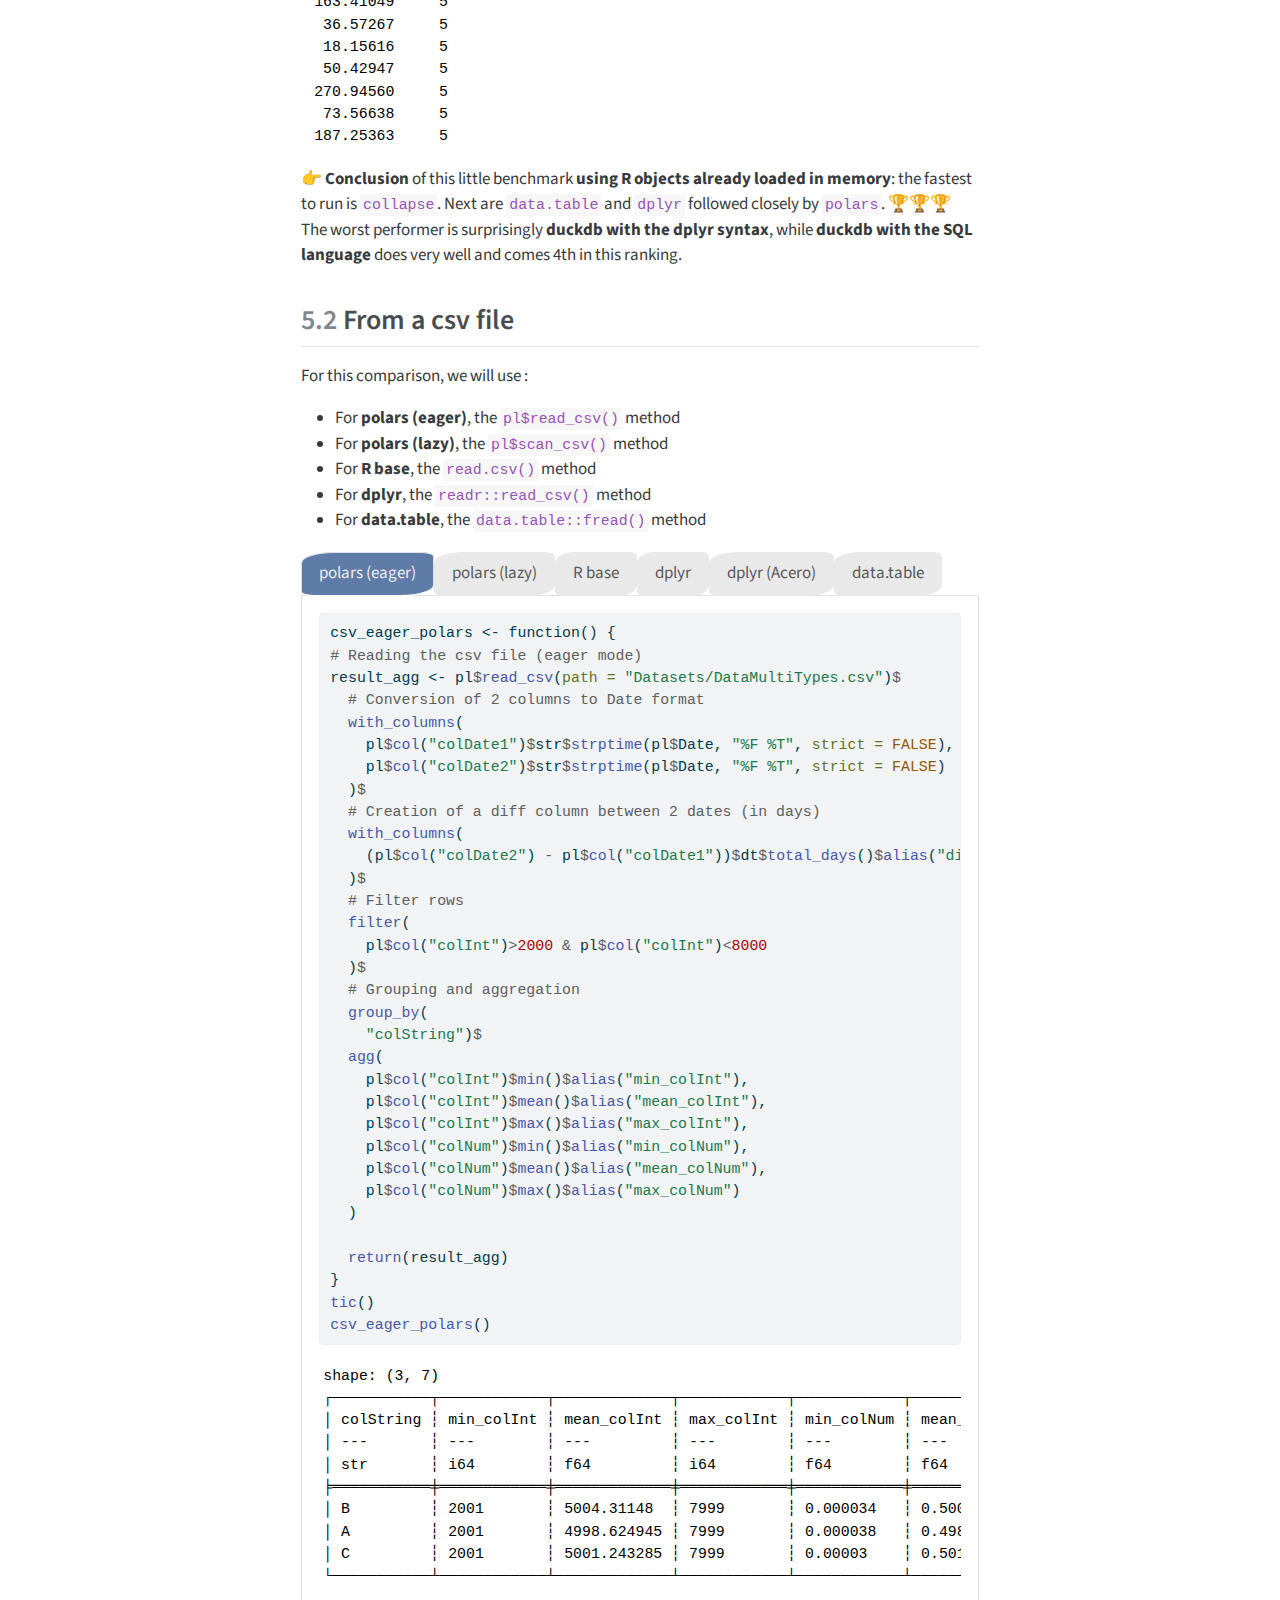
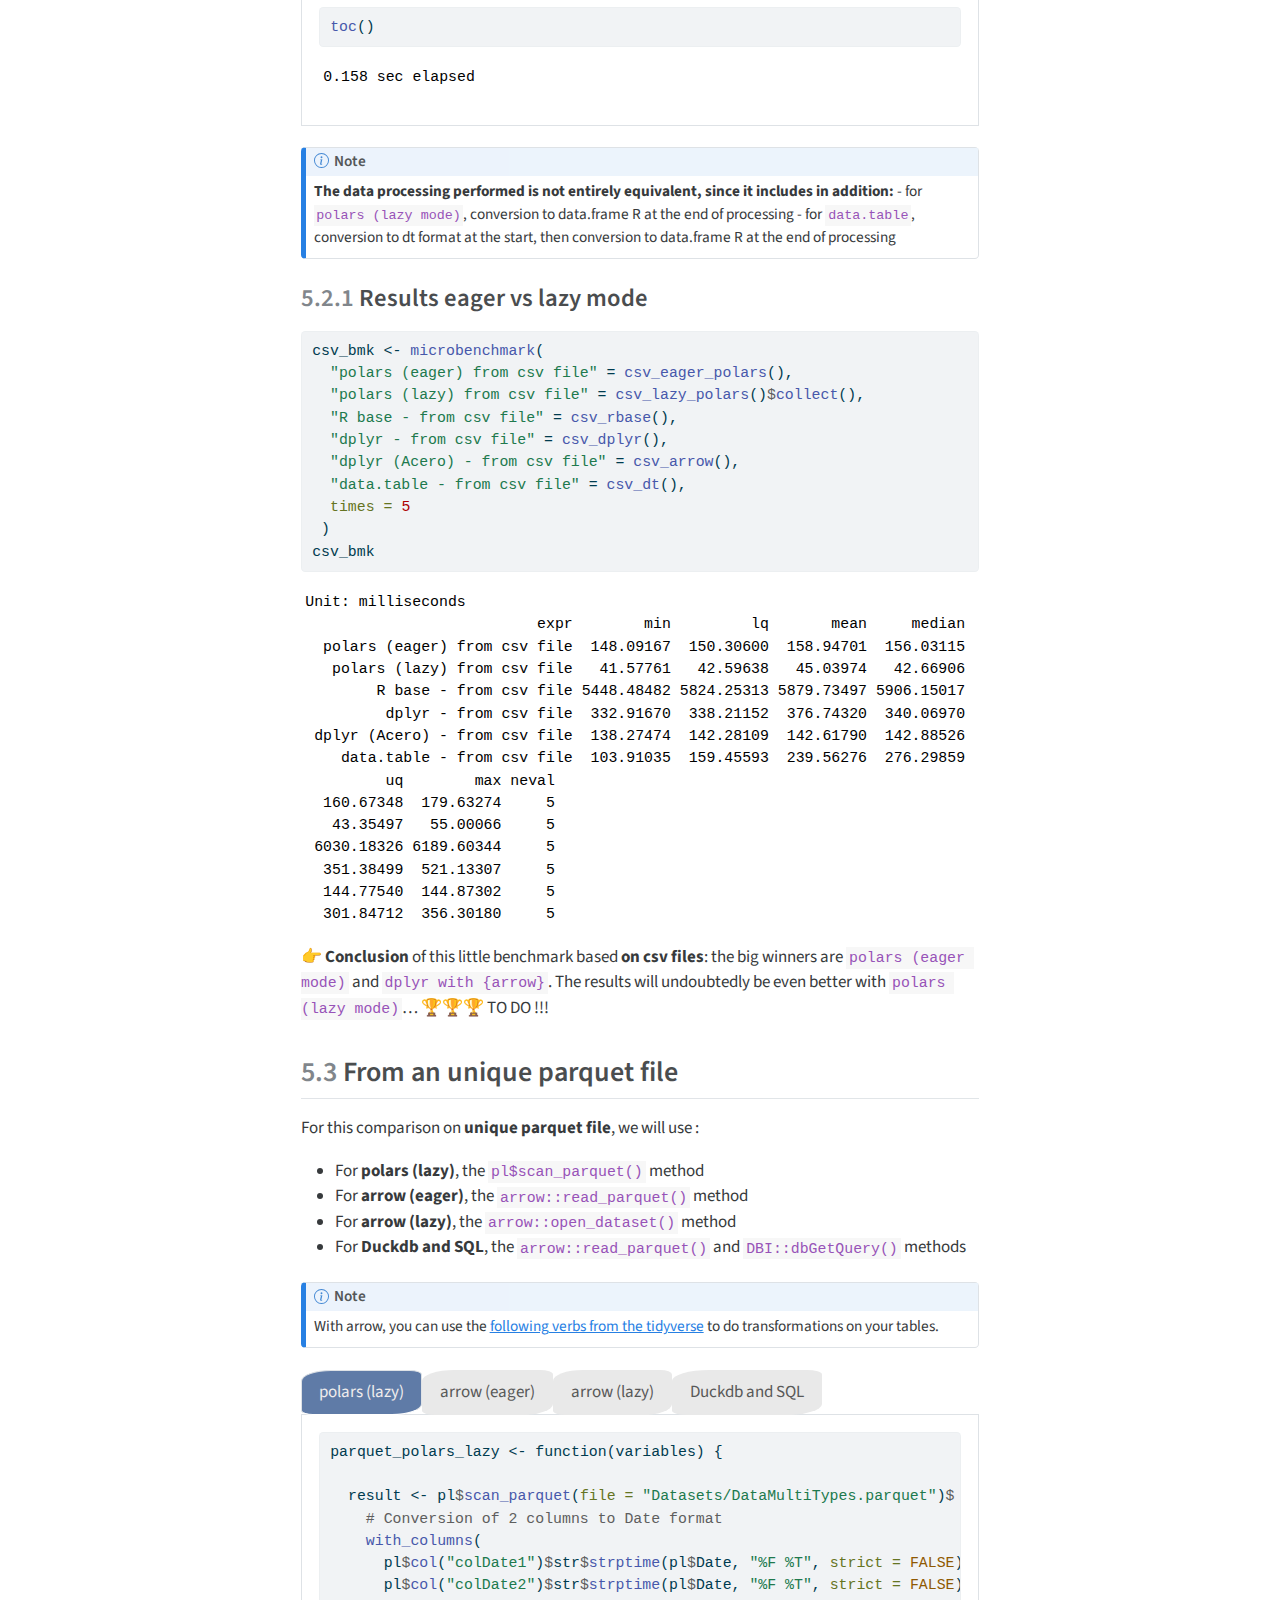
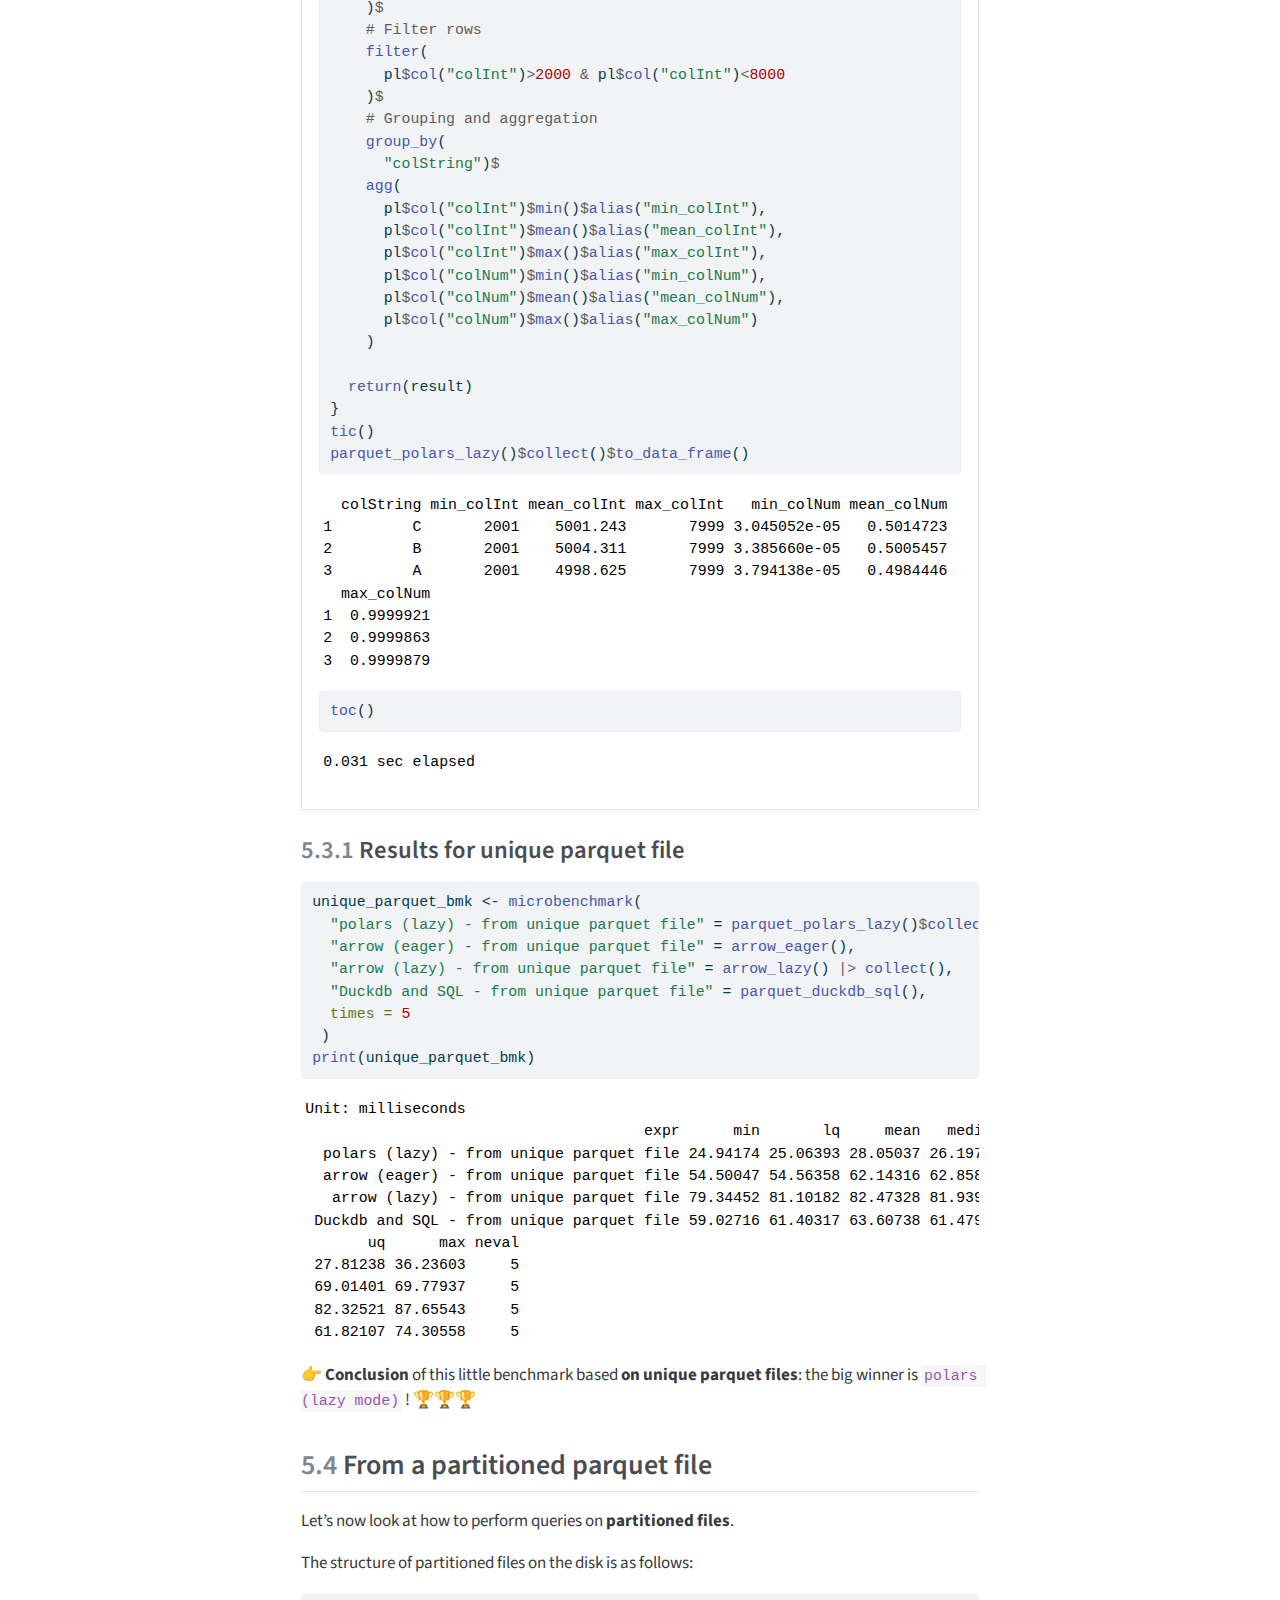
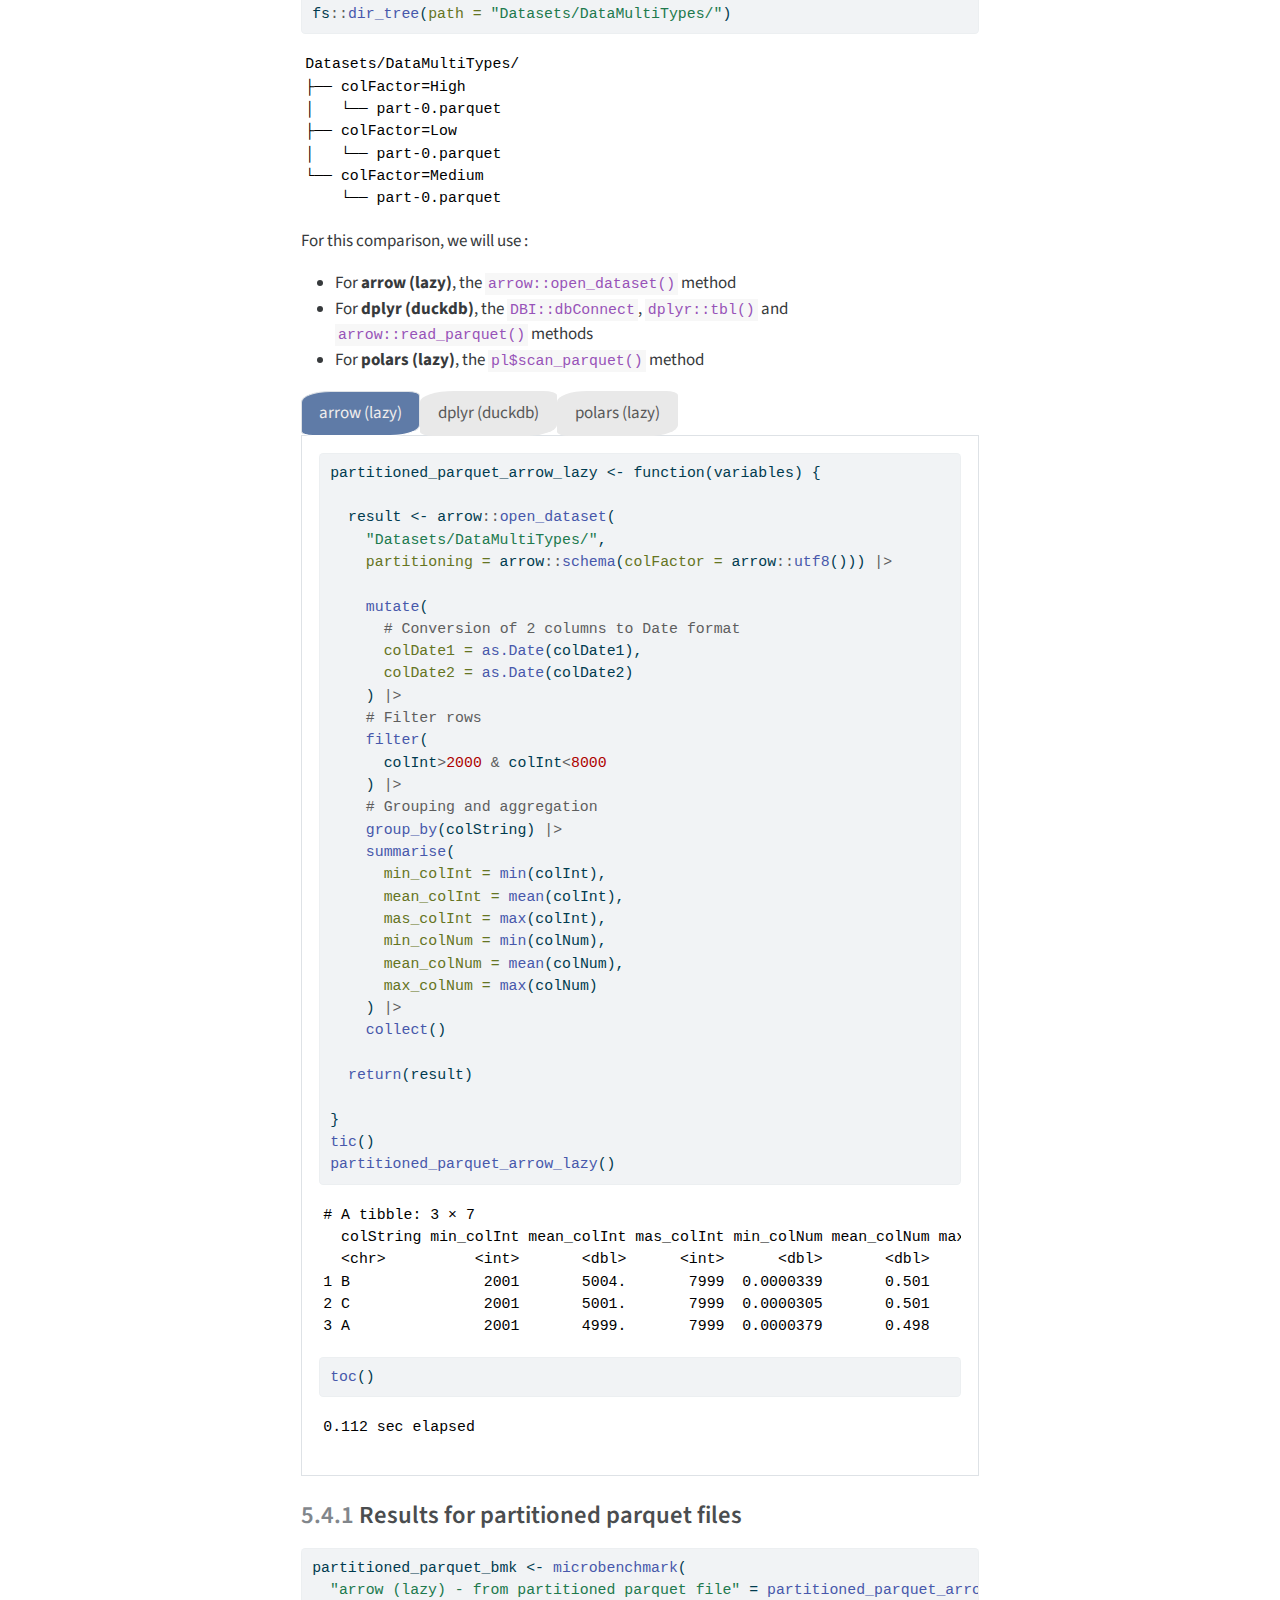
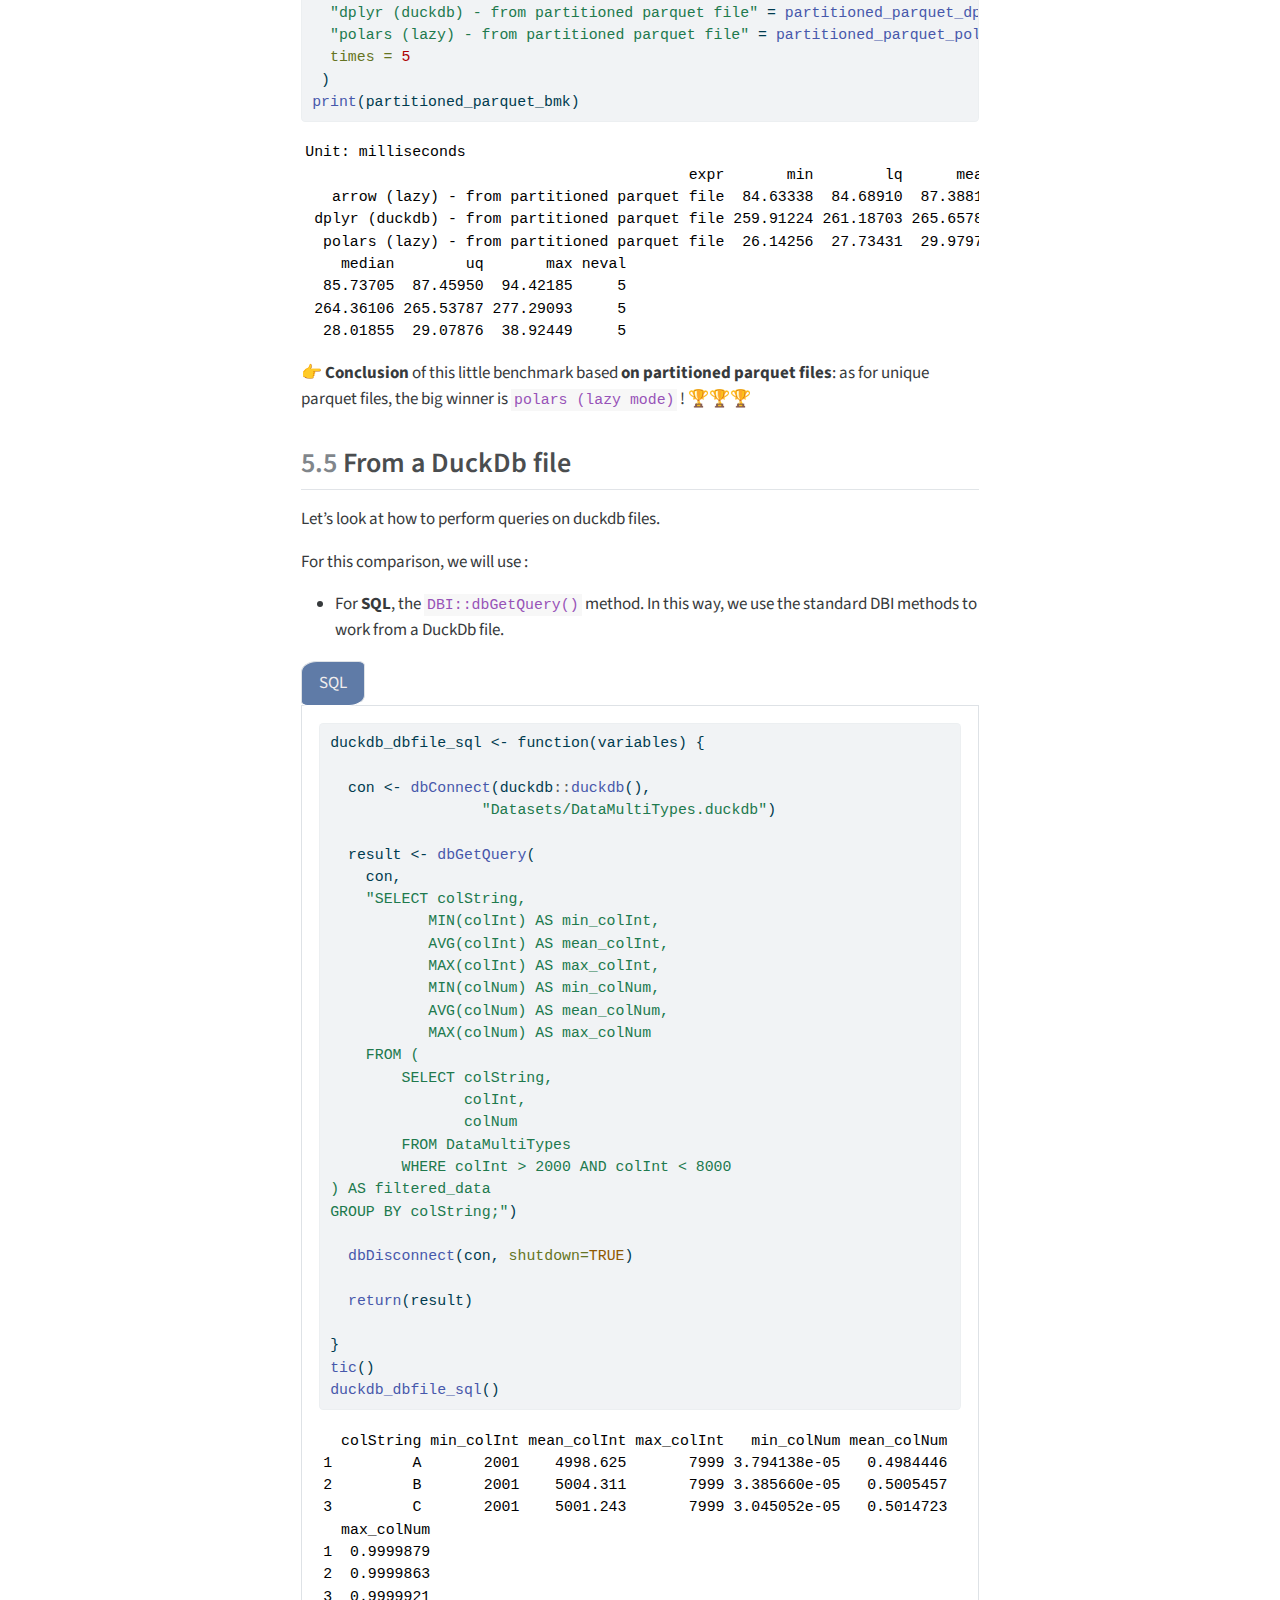
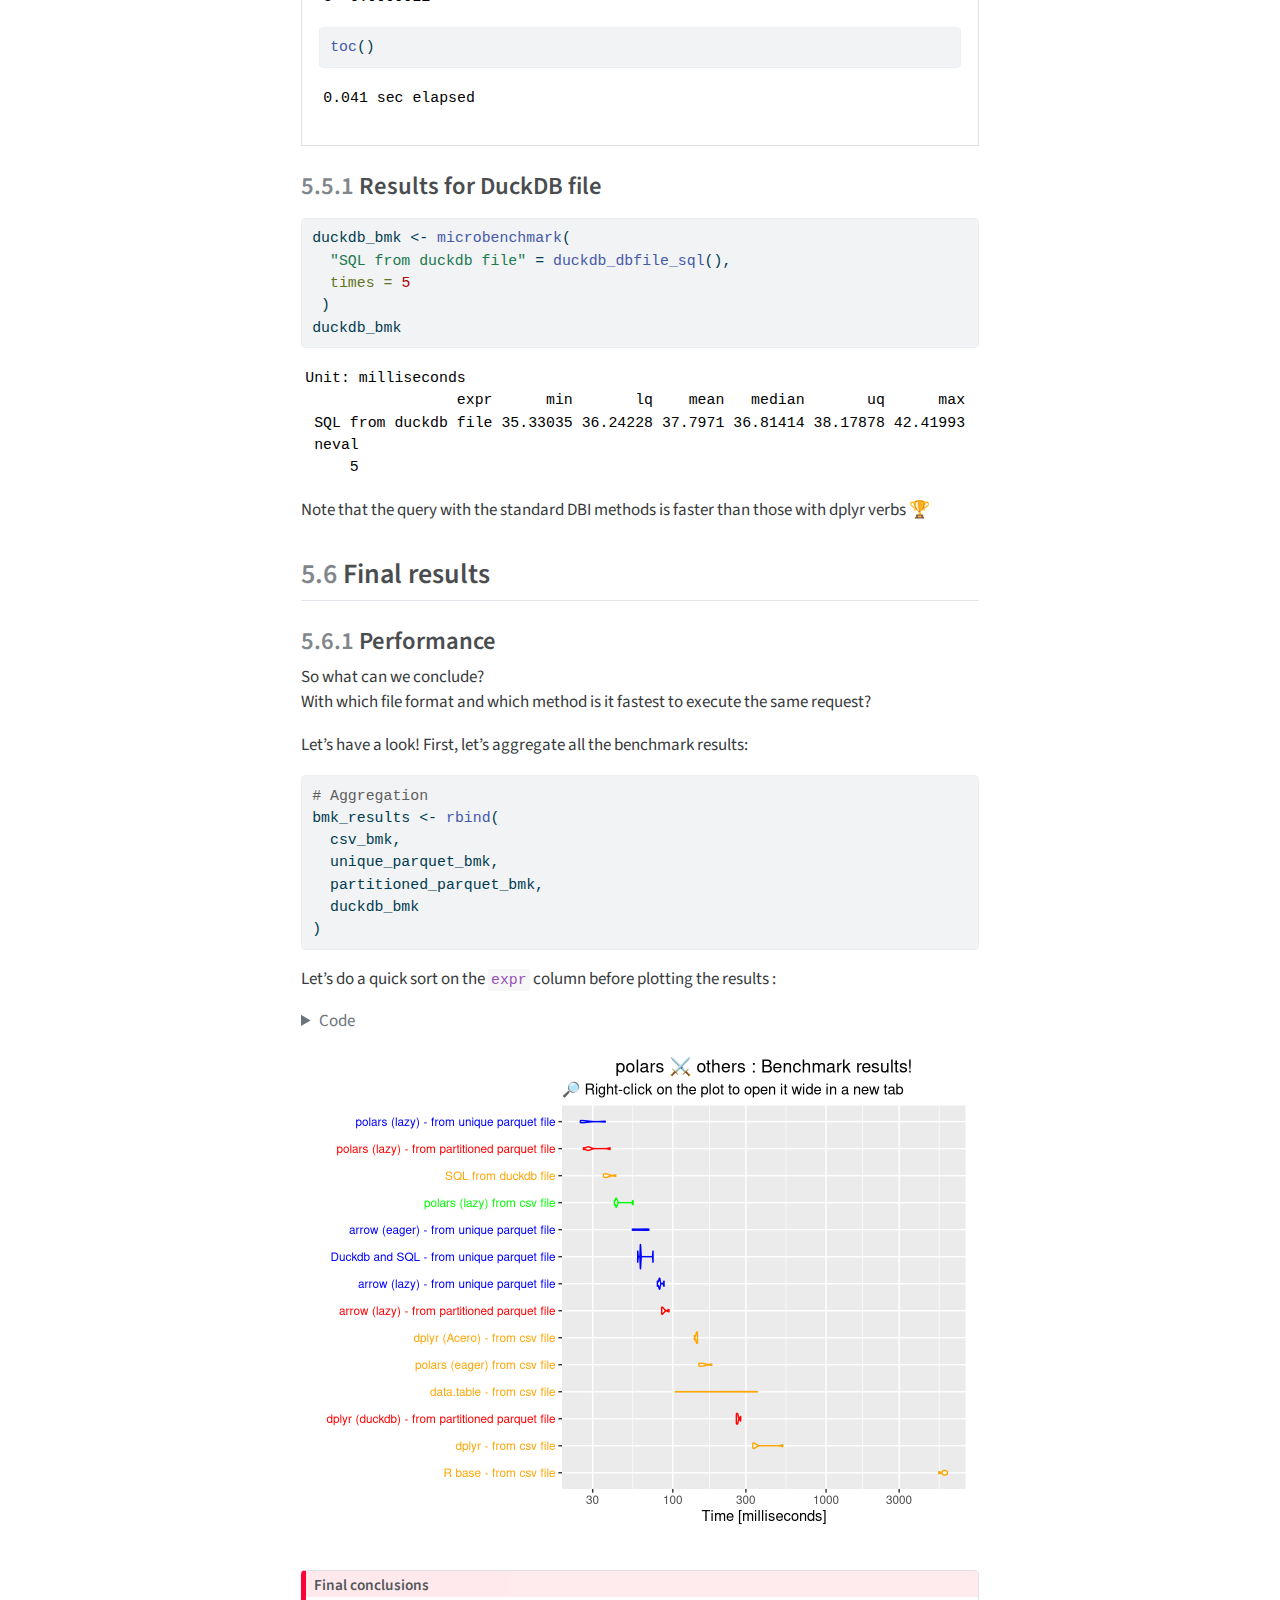
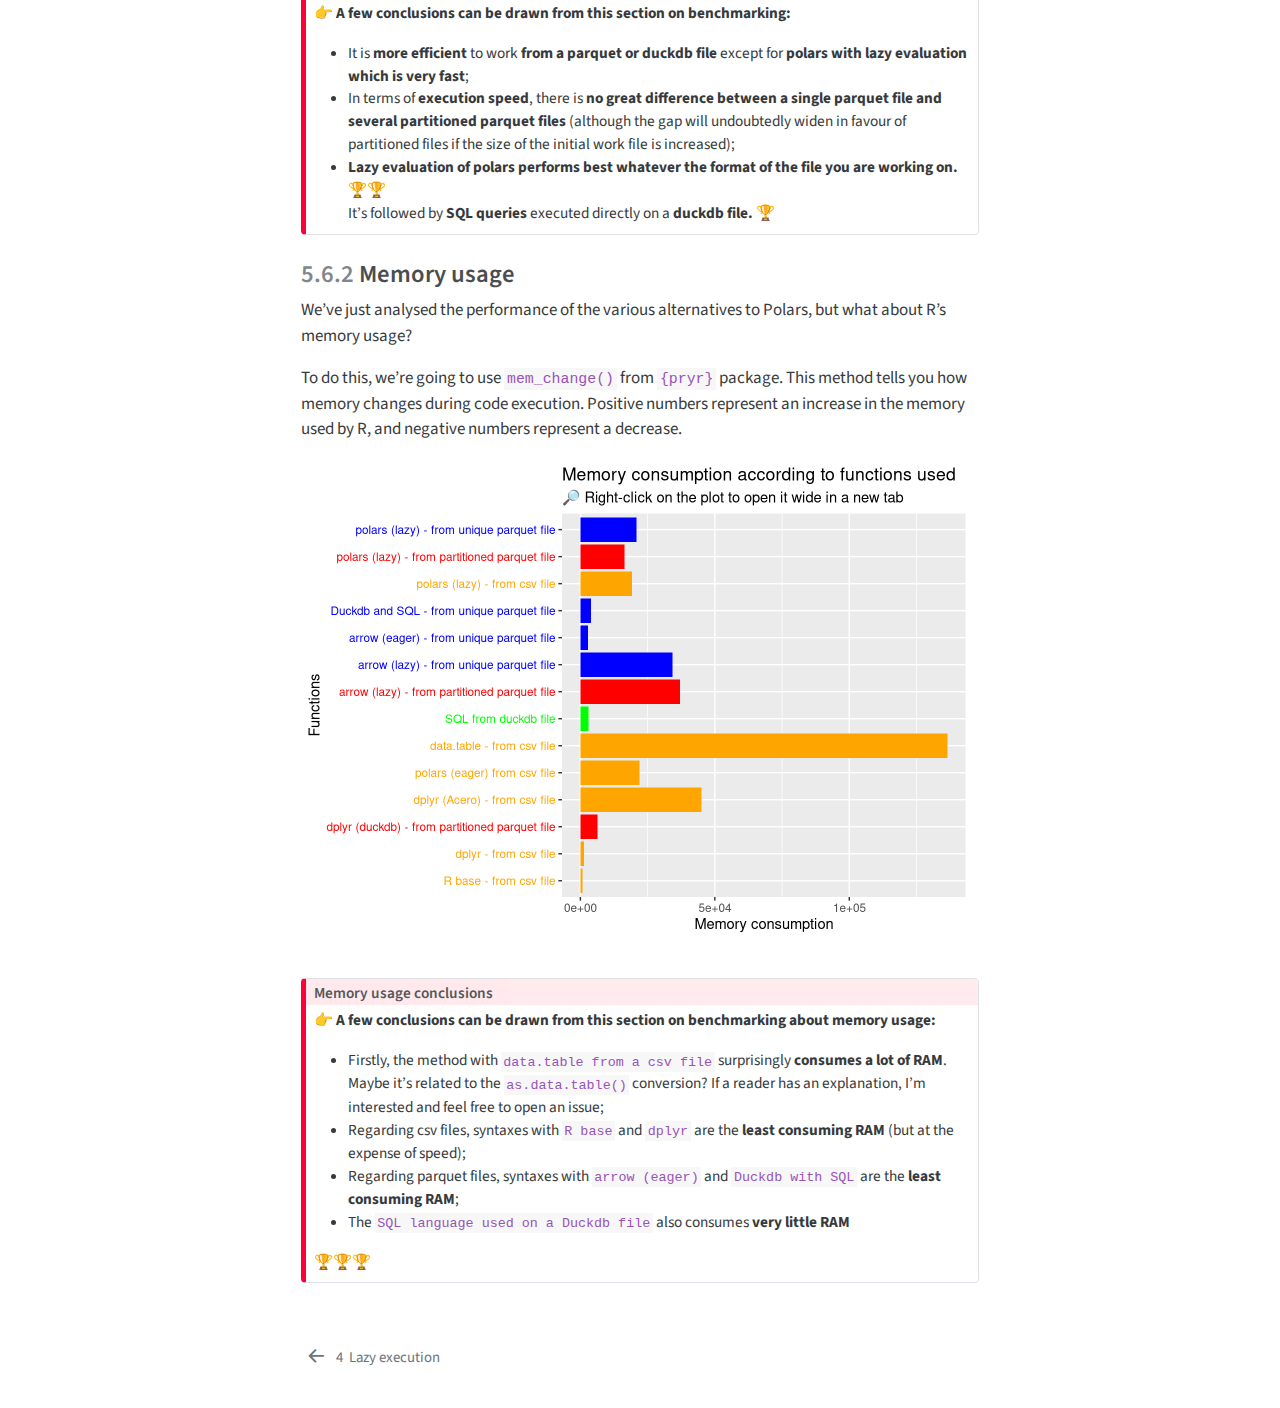
==== commit e1171394: "Built site for gh-pages" ====
--- a/benchmarking.html
+++ b/benchmarking.html
@@ -255,8 +255,7 @@
 
 </header>
 
-<p>Below is the code used to create the fake data needed for the data processing in this document.<br>
-Click to expand it! 👇</p>
+<p>Below is the code used to create the fake data needed for the data processing in this document. Click to expand it! 👇</p>
 <div class="cell">
 <details>
 <summary>Code</summary>
@@ -274,47 +273,48 @@
 <span id="cb1-12"><a href="#cb1-12" aria-hidden="true" tabindex="-1"></a><span class="fu">library</span>(pryr)</span>
 <span id="cb1-13"><a href="#cb1-13" aria-hidden="true" tabindex="-1"></a><span class="fu">library</span>(dbplyr)</span>
 <span id="cb1-14"><a href="#cb1-14" aria-hidden="true" tabindex="-1"></a><span class="fu">library</span>(forcats)</span>
-<span id="cb1-15"><a href="#cb1-15" aria-hidden="true" tabindex="-1"></a></span>
-<span id="cb1-16"><a href="#cb1-16" aria-hidden="true" tabindex="-1"></a><span class="co"># Creation the "Datasets" folder</span></span>
-<span id="cb1-17"><a href="#cb1-17" aria-hidden="true" tabindex="-1"></a><span class="fu">dir.create</span>(<span class="fu">normalizePath</span>(<span class="st">"Datasets"</span>))</span>
-<span id="cb1-18"><a href="#cb1-18" aria-hidden="true" tabindex="-1"></a></span>
-<span id="cb1-19"><a href="#cb1-19" aria-hidden="true" tabindex="-1"></a><span class="fu">set.seed</span>(<span class="dv">123</span>)</span>
-<span id="cb1-20"><a href="#cb1-20" aria-hidden="true" tabindex="-1"></a></span>
-<span id="cb1-21"><a href="#cb1-21" aria-hidden="true" tabindex="-1"></a><span class="co"># Creation of large example R data.frame</span></span>
-<span id="cb1-22"><a href="#cb1-22" aria-hidden="true" tabindex="-1"></a>DataMultiTypes <span class="ot">&lt;-</span> <span class="fu">data.frame</span>(</span>
-<span id="cb1-23"><a href="#cb1-23" aria-hidden="true" tabindex="-1"></a>  <span class="at">colDate1 =</span> <span class="fu">as.POSIXct</span>(<span class="fu">sample</span>(<span class="fu">as.POSIXct</span>(<span class="st">"2023-01-01"</span>)<span class="sc">:</span><span class="fu">as.POSIXct</span>(<span class="st">"2023-06-30"</span>),<span class="dv">500000</span>),<span class="at">origin=</span><span class="st">"1970-01-01"</span>),</span>
-<span id="cb1-24"><a href="#cb1-24" aria-hidden="true" tabindex="-1"></a>  <span class="at">colDate2 =</span> <span class="fu">as.POSIXct</span>(<span class="fu">sample</span>(<span class="fu">as.POSIXct</span>(<span class="st">"2023-07-01"</span>)<span class="sc">:</span><span class="fu">as.POSIXct</span>(<span class="st">"2023-12-31"</span>),<span class="dv">500000</span>),<span class="at">origin=</span><span class="st">"1970-01-01"</span>),</span>
-<span id="cb1-25"><a href="#cb1-25" aria-hidden="true" tabindex="-1"></a>  <span class="at">colInt =</span> <span class="fu">sample</span>(<span class="dv">1</span><span class="sc">:</span><span class="dv">10000</span>, <span class="dv">500000</span>, <span class="at">replace =</span> <span class="cn">TRUE</span>),</span>
-<span id="cb1-26"><a href="#cb1-26" aria-hidden="true" tabindex="-1"></a>  <span class="at">colNum =</span> <span class="fu">runif</span>(<span class="dv">500000</span>),</span>
-<span id="cb1-27"><a href="#cb1-27" aria-hidden="true" tabindex="-1"></a>  <span class="at">colString =</span> <span class="fu">sample</span>(<span class="fu">c</span>(<span class="st">"A"</span>, <span class="st">"B"</span>, <span class="st">"C"</span>), <span class="dv">500000</span>, <span class="at">replace =</span> <span class="cn">TRUE</span>),</span>
-<span id="cb1-28"><a href="#cb1-28" aria-hidden="true" tabindex="-1"></a>  <span class="at">colFactor =</span> <span class="fu">factor</span>(<span class="fu">sample</span>(<span class="fu">c</span>(<span class="st">"Low"</span>, <span class="st">"Medium"</span>, <span class="st">"High"</span>), <span class="dv">500000</span>, <span class="at">replace =</span> <span class="cn">TRUE</span>))</span>
-<span id="cb1-29"><a href="#cb1-29" aria-hidden="true" tabindex="-1"></a>)</span>
-<span id="cb1-30"><a href="#cb1-30" aria-hidden="true" tabindex="-1"></a></span>
-<span id="cb1-31"><a href="#cb1-31" aria-hidden="true" tabindex="-1"></a>DataMultiTypes_pl <span class="ot">&lt;-</span> pl<span class="sc">$</span><span class="fu">DataFrame</span>(DataMultiTypes)</span>
-<span id="cb1-32"><a href="#cb1-32" aria-hidden="true" tabindex="-1"></a></span>
-<span id="cb1-33"><a href="#cb1-33" aria-hidden="true" tabindex="-1"></a><span class="co"># Creation of large csv file</span></span>
-<span id="cb1-34"><a href="#cb1-34" aria-hidden="true" tabindex="-1"></a><span class="fu">write.csv</span>(<span class="at">x =</span> DataMultiTypes,</span>
-<span id="cb1-35"><a href="#cb1-35" aria-hidden="true" tabindex="-1"></a>          <span class="at">file =</span> <span class="st">"Datasets/DataMultiTypes.csv"</span>,</span>
-<span id="cb1-36"><a href="#cb1-36" aria-hidden="true" tabindex="-1"></a>          <span class="at">row.names=</span><span class="cn">FALSE</span>)</span>
-<span id="cb1-37"><a href="#cb1-37" aria-hidden="true" tabindex="-1"></a></span>
-<span id="cb1-38"><a href="#cb1-38" aria-hidden="true" tabindex="-1"></a><span class="co"># Creation of unique parquet file</span></span>
-<span id="cb1-39"><a href="#cb1-39" aria-hidden="true" tabindex="-1"></a>arrow<span class="sc">::</span><span class="fu">write_parquet</span>(<span class="at">x =</span> DataMultiTypes,</span>
-<span id="cb1-40"><a href="#cb1-40" aria-hidden="true" tabindex="-1"></a>                     <span class="at">sink =</span> <span class="st">"Datasets/DataMultiTypes.parquet"</span>)</span>
-<span id="cb1-41"><a href="#cb1-41" aria-hidden="true" tabindex="-1"></a></span>
-<span id="cb1-42"><a href="#cb1-42" aria-hidden="true" tabindex="-1"></a><span class="co"># Creation of 6 parquet file</span></span>
-<span id="cb1-43"><a href="#cb1-43" aria-hidden="true" tabindex="-1"></a>arrow<span class="sc">::</span><span class="fu">write_dataset</span>(<span class="at">dataset =</span> DataMultiTypes,</span>
-<span id="cb1-44"><a href="#cb1-44" aria-hidden="true" tabindex="-1"></a>                     <span class="at">path =</span> <span class="st">"Datasets/DataMultiTypes"</span>,</span>
-<span id="cb1-45"><a href="#cb1-45" aria-hidden="true" tabindex="-1"></a>                     <span class="at">format =</span> <span class="fu">c</span>(<span class="st">"parquet"</span>),</span>
-<span id="cb1-46"><a href="#cb1-46" aria-hidden="true" tabindex="-1"></a>                     <span class="at">partitioning =</span> <span class="fu">c</span>(<span class="st">"colFactor"</span>))</span>
-<span id="cb1-47"><a href="#cb1-47" aria-hidden="true" tabindex="-1"></a></span>
-<span id="cb1-48"><a href="#cb1-48" aria-hidden="true" tabindex="-1"></a><span class="co"># Creation of duckdb file</span></span>
-<span id="cb1-49"><a href="#cb1-49" aria-hidden="true" tabindex="-1"></a>con <span class="ot">&lt;-</span> <span class="fu">dbConnect</span>(duckdb<span class="sc">::</span><span class="fu">duckdb</span>(),</span>
-<span id="cb1-50"><a href="#cb1-50" aria-hidden="true" tabindex="-1"></a>                 <span class="st">"Datasets/DataMultiTypes.duckdb"</span>)</span>
-<span id="cb1-51"><a href="#cb1-51" aria-hidden="true" tabindex="-1"></a>duckdb<span class="sc">::</span><span class="fu">dbWriteTable</span>(con,</span>
-<span id="cb1-52"><a href="#cb1-52" aria-hidden="true" tabindex="-1"></a>                     <span class="st">"DataMultiTypes"</span>,</span>
-<span id="cb1-53"><a href="#cb1-53" aria-hidden="true" tabindex="-1"></a>                     DataMultiTypes,</span>
-<span id="cb1-54"><a href="#cb1-54" aria-hidden="true" tabindex="-1"></a>                     <span class="at">overwrite =</span> <span class="cn">TRUE</span>)</span>
-<span id="cb1-55"><a href="#cb1-55" aria-hidden="true" tabindex="-1"></a><span class="fu">dbDisconnect</span>(con, <span class="at">shutdown=</span><span class="cn">TRUE</span>)</span></code><button title="Copy to Clipboard" class="code-copy-button"><i class="bi"></i></button></pre></div>
+<span id="cb1-15"><a href="#cb1-15" aria-hidden="true" tabindex="-1"></a><span class="fu">library</span>(collapse)</span>
+<span id="cb1-16"><a href="#cb1-16" aria-hidden="true" tabindex="-1"></a></span>
+<span id="cb1-17"><a href="#cb1-17" aria-hidden="true" tabindex="-1"></a><span class="co"># Creation the "Datasets" folder</span></span>
+<span id="cb1-18"><a href="#cb1-18" aria-hidden="true" tabindex="-1"></a><span class="fu">dir.create</span>(<span class="fu">normalizePath</span>(<span class="st">"Datasets"</span>))</span>
+<span id="cb1-19"><a href="#cb1-19" aria-hidden="true" tabindex="-1"></a></span>
+<span id="cb1-20"><a href="#cb1-20" aria-hidden="true" tabindex="-1"></a><span class="fu">set.seed</span>(<span class="dv">123</span>)</span>
+<span id="cb1-21"><a href="#cb1-21" aria-hidden="true" tabindex="-1"></a></span>
+<span id="cb1-22"><a href="#cb1-22" aria-hidden="true" tabindex="-1"></a><span class="co"># Creation of large example R data.frame</span></span>
+<span id="cb1-23"><a href="#cb1-23" aria-hidden="true" tabindex="-1"></a>DataMultiTypes <span class="ot">&lt;-</span> <span class="fu">data.frame</span>(</span>
+<span id="cb1-24"><a href="#cb1-24" aria-hidden="true" tabindex="-1"></a>  <span class="at">colDate1 =</span> <span class="fu">as.POSIXct</span>(<span class="fu">sample</span>(<span class="fu">as.POSIXct</span>(<span class="st">"2023-01-01"</span>)<span class="sc">:</span><span class="fu">as.POSIXct</span>(<span class="st">"2023-06-30"</span>),<span class="dv">500000</span>),<span class="at">origin=</span><span class="st">"1970-01-01"</span>),</span>
+<span id="cb1-25"><a href="#cb1-25" aria-hidden="true" tabindex="-1"></a>  <span class="at">colDate2 =</span> <span class="fu">as.POSIXct</span>(<span class="fu">sample</span>(<span class="fu">as.POSIXct</span>(<span class="st">"2023-07-01"</span>)<span class="sc">:</span><span class="fu">as.POSIXct</span>(<span class="st">"2023-12-31"</span>),<span class="dv">500000</span>),<span class="at">origin=</span><span class="st">"1970-01-01"</span>),</span>
+<span id="cb1-26"><a href="#cb1-26" aria-hidden="true" tabindex="-1"></a>  <span class="at">colInt =</span> <span class="fu">sample</span>(<span class="dv">1</span><span class="sc">:</span><span class="dv">10000</span>, <span class="dv">500000</span>, <span class="at">replace =</span> <span class="cn">TRUE</span>),</span>
+<span id="cb1-27"><a href="#cb1-27" aria-hidden="true" tabindex="-1"></a>  <span class="at">colNum =</span> <span class="fu">runif</span>(<span class="dv">500000</span>),</span>
+<span id="cb1-28"><a href="#cb1-28" aria-hidden="true" tabindex="-1"></a>  <span class="at">colString =</span> <span class="fu">sample</span>(<span class="fu">c</span>(<span class="st">"A"</span>, <span class="st">"B"</span>, <span class="st">"C"</span>), <span class="dv">500000</span>, <span class="at">replace =</span> <span class="cn">TRUE</span>),</span>
+<span id="cb1-29"><a href="#cb1-29" aria-hidden="true" tabindex="-1"></a>  <span class="at">colFactor =</span> <span class="fu">factor</span>(<span class="fu">sample</span>(<span class="fu">c</span>(<span class="st">"Low"</span>, <span class="st">"Medium"</span>, <span class="st">"High"</span>), <span class="dv">500000</span>, <span class="at">replace =</span> <span class="cn">TRUE</span>))</span>
+<span id="cb1-30"><a href="#cb1-30" aria-hidden="true" tabindex="-1"></a>)</span>
+<span id="cb1-31"><a href="#cb1-31" aria-hidden="true" tabindex="-1"></a></span>
+<span id="cb1-32"><a href="#cb1-32" aria-hidden="true" tabindex="-1"></a>DataMultiTypes_pl <span class="ot">&lt;-</span> pl<span class="sc">$</span><span class="fu">DataFrame</span>(DataMultiTypes)</span>
+<span id="cb1-33"><a href="#cb1-33" aria-hidden="true" tabindex="-1"></a></span>
+<span id="cb1-34"><a href="#cb1-34" aria-hidden="true" tabindex="-1"></a><span class="co"># Creation of large csv file</span></span>
+<span id="cb1-35"><a href="#cb1-35" aria-hidden="true" tabindex="-1"></a><span class="fu">write.csv</span>(<span class="at">x =</span> DataMultiTypes,</span>
+<span id="cb1-36"><a href="#cb1-36" aria-hidden="true" tabindex="-1"></a>          <span class="at">file =</span> <span class="st">"Datasets/DataMultiTypes.csv"</span>,</span>
+<span id="cb1-37"><a href="#cb1-37" aria-hidden="true" tabindex="-1"></a>          <span class="at">row.names=</span><span class="cn">FALSE</span>)</span>
+<span id="cb1-38"><a href="#cb1-38" aria-hidden="true" tabindex="-1"></a></span>
+<span id="cb1-39"><a href="#cb1-39" aria-hidden="true" tabindex="-1"></a><span class="co"># Creation of unique parquet file</span></span>
+<span id="cb1-40"><a href="#cb1-40" aria-hidden="true" tabindex="-1"></a>arrow<span class="sc">::</span><span class="fu">write_parquet</span>(<span class="at">x =</span> DataMultiTypes,</span>
+<span id="cb1-41"><a href="#cb1-41" aria-hidden="true" tabindex="-1"></a>                     <span class="at">sink =</span> <span class="st">"Datasets/DataMultiTypes.parquet"</span>)</span>
+<span id="cb1-42"><a href="#cb1-42" aria-hidden="true" tabindex="-1"></a></span>
+<span id="cb1-43"><a href="#cb1-43" aria-hidden="true" tabindex="-1"></a><span class="co"># Creation of 6 parquet file</span></span>
+<span id="cb1-44"><a href="#cb1-44" aria-hidden="true" tabindex="-1"></a>arrow<span class="sc">::</span><span class="fu">write_dataset</span>(<span class="at">dataset =</span> DataMultiTypes,</span>
+<span id="cb1-45"><a href="#cb1-45" aria-hidden="true" tabindex="-1"></a>                     <span class="at">path =</span> <span class="st">"Datasets/DataMultiTypes"</span>,</span>
+<span id="cb1-46"><a href="#cb1-46" aria-hidden="true" tabindex="-1"></a>                     <span class="at">format =</span> <span class="fu">c</span>(<span class="st">"parquet"</span>),</span>
+<span id="cb1-47"><a href="#cb1-47" aria-hidden="true" tabindex="-1"></a>                     <span class="at">partitioning =</span> <span class="fu">c</span>(<span class="st">"colFactor"</span>))</span>
+<span id="cb1-48"><a href="#cb1-48" aria-hidden="true" tabindex="-1"></a></span>
+<span id="cb1-49"><a href="#cb1-49" aria-hidden="true" tabindex="-1"></a><span class="co"># Creation of duckdb file</span></span>
+<span id="cb1-50"><a href="#cb1-50" aria-hidden="true" tabindex="-1"></a>con <span class="ot">&lt;-</span> <span class="fu">dbConnect</span>(duckdb<span class="sc">::</span><span class="fu">duckdb</span>(),</span>
+<span id="cb1-51"><a href="#cb1-51" aria-hidden="true" tabindex="-1"></a>                 <span class="st">"Datasets/DataMultiTypes.duckdb"</span>)</span>
+<span id="cb1-52"><a href="#cb1-52" aria-hidden="true" tabindex="-1"></a>duckdb<span class="sc">::</span><span class="fu">dbWriteTable</span>(con,</span>
+<span id="cb1-53"><a href="#cb1-53" aria-hidden="true" tabindex="-1"></a>                     <span class="st">"DataMultiTypes"</span>,</span>
+<span id="cb1-54"><a href="#cb1-54" aria-hidden="true" tabindex="-1"></a>                     DataMultiTypes,</span>
+<span id="cb1-55"><a href="#cb1-55" aria-hidden="true" tabindex="-1"></a>                     <span class="at">overwrite =</span> <span class="cn">TRUE</span>)</span>
+<span id="cb1-56"><a href="#cb1-56" aria-hidden="true" tabindex="-1"></a><span class="fu">dbDisconnect</span>(con, <span class="at">shutdown=</span><span class="cn">TRUE</span>)</span></code><button title="Copy to Clipboard" class="code-copy-button"><i class="bi"></i></button></pre></div>
 </details>
 </div>
 <p>In this part of the book we will compare the performance of <code>polars</code> by comparing with other syntaxes, in particular <code>R base</code>, <code>dplyr</code>, <code>dbplyr</code>, <code>SQL</code> and <code>data.table</code>.</p>
@@ -342,21 +342,21 @@
 <section id="from-an-r-object" class="level2" data-number="5.1">
 <h2 data-number="5.1" class="anchored" data-anchor-id="from-an-r-object"><span class="header-section-number">5.1</span> From an R object</h2>
 <p>This section analyses the different methods for making a query <strong>from an R object already loaded in memory</strong>.</p>
-<p>Let’s start by comparing polars with R base, dplyr and data.table.</p>
+<p>Let’s start by comparing polars with R base, dplyr and data.table. We’ll alsso add collapse, a recent package that is very fast for data manipulation.</p>
 <div class="tabset-margin-container"></div><div class="panel-tabset">
-<ul class="nav nav-tabs" role="tablist"><li class="nav-item" role="presentation"><a class="nav-link active" id="tabset-1-1-tab" data-bs-toggle="tab" data-bs-target="#tabset-1-1" role="tab" aria-controls="tabset-1-1" aria-selected="true">polars</a></li><li class="nav-item" role="presentation"><a class="nav-link" id="tabset-1-2-tab" data-bs-toggle="tab" data-bs-target="#tabset-1-2" role="tab" aria-controls="tabset-1-2" aria-selected="false">R base</a></li><li class="nav-item" role="presentation"><a class="nav-link" id="tabset-1-3-tab" data-bs-toggle="tab" data-bs-target="#tabset-1-3" role="tab" aria-controls="tabset-1-3" aria-selected="false">dplyr</a></li><li class="nav-item" role="presentation"><a class="nav-link" id="tabset-1-4-tab" data-bs-toggle="tab" data-bs-target="#tabset-1-4" role="tab" aria-controls="tabset-1-4" aria-selected="false">data.table</a></li></ul>
+<ul class="nav nav-tabs" role="tablist"><li class="nav-item" role="presentation"><a class="nav-link active" id="tabset-1-1-tab" data-bs-toggle="tab" data-bs-target="#tabset-1-1" role="tab" aria-controls="tabset-1-1" aria-selected="true">polars</a></li><li class="nav-item" role="presentation"><a class="nav-link" id="tabset-1-2-tab" data-bs-toggle="tab" data-bs-target="#tabset-1-2" role="tab" aria-controls="tabset-1-2" aria-selected="false">R base</a></li><li class="nav-item" role="presentation"><a class="nav-link" id="tabset-1-3-tab" data-bs-toggle="tab" data-bs-target="#tabset-1-3" role="tab" aria-controls="tabset-1-3" aria-selected="false">dplyr</a></li><li class="nav-item" role="presentation"><a class="nav-link" id="tabset-1-4-tab" data-bs-toggle="tab" data-bs-target="#tabset-1-4" role="tab" aria-controls="tabset-1-4" aria-selected="false">collapse</a></li><li class="nav-item" role="presentation"><a class="nav-link" id="tabset-1-5-tab" data-bs-toggle="tab" data-bs-target="#tabset-1-5" role="tab" aria-controls="tabset-1-5" aria-selected="false">data.table</a></li></ul>
 <div class="tab-content">
 <div id="tabset-1-1" class="tab-pane active" role="tabpanel" aria-labelledby="tabset-1-1-tab">
 <div class="cell">
 <div class="sourceCode cell-code" id="cb2"><pre class="sourceCode r code-with-copy"><code class="sourceCode r"><span id="cb2-1"><a href="#cb2-1" aria-hidden="true" tabindex="-1"></a>robject_polars <span class="ot">&lt;-</span> <span class="cf">function</span>() {</span>
-<span id="cb2-2"><a href="#cb2-2" aria-hidden="true" tabindex="-1"></a>  </span>
+<span id="cb2-2"><a href="#cb2-2" aria-hidden="true" tabindex="-1"></a></span>
 <span id="cb2-3"><a href="#cb2-3" aria-hidden="true" tabindex="-1"></a>  DataMultiTypes_pl<span class="sc">$</span></span>
 <span id="cb2-4"><a href="#cb2-4" aria-hidden="true" tabindex="-1"></a>    <span class="co"># Filter rows</span></span>
 <span id="cb2-5"><a href="#cb2-5" aria-hidden="true" tabindex="-1"></a>    <span class="fu">filter</span>(</span>
 <span id="cb2-6"><a href="#cb2-6" aria-hidden="true" tabindex="-1"></a>      pl<span class="sc">$</span><span class="fu">col</span>(<span class="st">"colInt"</span>)<span class="sc">&gt;</span><span class="dv">2000</span> <span class="sc">&amp;</span> pl<span class="sc">$</span><span class="fu">col</span>(<span class="st">"colInt"</span>)<span class="sc">&lt;</span><span class="dv">8000</span></span>
 <span id="cb2-7"><a href="#cb2-7" aria-hidden="true" tabindex="-1"></a>    )<span class="sc">$</span></span>
 <span id="cb2-8"><a href="#cb2-8" aria-hidden="true" tabindex="-1"></a>    <span class="co"># Grouping and aggregation</span></span>
-<span id="cb2-9"><a href="#cb2-9" aria-hidden="true" tabindex="-1"></a>    <span class="fu">groupby</span>(</span>
+<span id="cb2-9"><a href="#cb2-9" aria-hidden="true" tabindex="-1"></a>    <span class="fu">group_by</span>(</span>
 <span id="cb2-10"><a href="#cb2-10" aria-hidden="true" tabindex="-1"></a>      <span class="st">"colString"</span>)<span class="sc">$</span></span>
 <span id="cb2-11"><a href="#cb2-11" aria-hidden="true" tabindex="-1"></a>    <span class="fu">agg</span>(</span>
 <span id="cb2-12"><a href="#cb2-12" aria-hidden="true" tabindex="-1"></a>      pl<span class="sc">$</span><span class="fu">col</span>(<span class="st">"colInt"</span>)<span class="sc">$</span><span class="fu">min</span>()<span class="sc">$</span><span class="fu">alias</span>(<span class="st">"min_colInt"</span>),</span>
@@ -372,31 +372,31 @@
 <div id="tabset-1-2" class="tab-pane" role="tabpanel" aria-labelledby="tabset-1-2-tab">
 <div class="cell">
 <div class="sourceCode cell-code" id="cb3"><pre class="sourceCode r code-with-copy"><code class="sourceCode r"><span id="cb3-1"><a href="#cb3-1" aria-hidden="true" tabindex="-1"></a>robject_rbase <span class="ot">&lt;-</span> <span class="cf">function</span>() {</span>
-<span id="cb3-2"><a href="#cb3-2" aria-hidden="true" tabindex="-1"></a>  </span>
+<span id="cb3-2"><a href="#cb3-2" aria-hidden="true" tabindex="-1"></a></span>
 <span id="cb3-3"><a href="#cb3-3" aria-hidden="true" tabindex="-1"></a>  <span class="co"># Grouping and aggregation from data filtered</span></span>
-<span id="cb3-4"><a href="#cb3-4" aria-hidden="true" tabindex="-1"></a>  <span class="fu">aggregate</span>(<span class="fu">cbind</span>(colInt, colNum) <span class="sc">~</span> colString, </span>
-<span id="cb3-5"><a href="#cb3-5" aria-hidden="true" tabindex="-1"></a>            <span class="at">data =</span> DataMultiTypes[DataMultiTypes<span class="sc">$</span>colInt<span class="sc">&gt;</span><span class="dv">2000</span> <span class="sc">&amp;</span> DataMultiTypes<span class="sc">$</span>colInt<span class="sc">&lt;</span><span class="dv">8000</span>,], </span>
-<span id="cb3-6"><a href="#cb3-6" aria-hidden="true" tabindex="-1"></a>            <span class="at">FUN =</span> <span class="cf">function</span>(x) <span class="fu">c</span>(<span class="at">mean =</span> <span class="fu">mean</span>(x), </span>
-<span id="cb3-7"><a href="#cb3-7" aria-hidden="true" tabindex="-1"></a>                                <span class="at">min =</span> <span class="fu">min</span>(x), </span>
+<span id="cb3-4"><a href="#cb3-4" aria-hidden="true" tabindex="-1"></a>  <span class="fu">aggregate</span>(<span class="fu">cbind</span>(colInt, colNum) <span class="sc">~</span> colString,</span>
+<span id="cb3-5"><a href="#cb3-5" aria-hidden="true" tabindex="-1"></a>            <span class="at">data =</span> DataMultiTypes[DataMultiTypes<span class="sc">$</span>colInt<span class="sc">&gt;</span><span class="dv">2000</span> <span class="sc">&amp;</span> DataMultiTypes<span class="sc">$</span>colInt<span class="sc">&lt;</span><span class="dv">8000</span>,],</span>
+<span id="cb3-6"><a href="#cb3-6" aria-hidden="true" tabindex="-1"></a>            <span class="at">FUN =</span> <span class="cf">function</span>(x) <span class="fu">c</span>(<span class="at">mean =</span> <span class="fu">mean</span>(x),</span>
+<span id="cb3-7"><a href="#cb3-7" aria-hidden="true" tabindex="-1"></a>                                <span class="at">min =</span> <span class="fu">min</span>(x),</span>
 <span id="cb3-8"><a href="#cb3-8" aria-hidden="true" tabindex="-1"></a>                                <span class="at">max =</span> <span class="fu">max</span>(x)))</span>
-<span id="cb3-9"><a href="#cb3-9" aria-hidden="true" tabindex="-1"></a>  </span>
+<span id="cb3-9"><a href="#cb3-9" aria-hidden="true" tabindex="-1"></a></span>
 <span id="cb3-10"><a href="#cb3-10" aria-hidden="true" tabindex="-1"></a>}</span></code><button title="Copy to Clipboard" class="code-copy-button"><i class="bi"></i></button></pre></div>
 </div>
 </div>
 <div id="tabset-1-3" class="tab-pane" role="tabpanel" aria-labelledby="tabset-1-3-tab">
 <div class="cell">
 <div class="sourceCode cell-code" id="cb4"><pre class="sourceCode r code-with-copy"><code class="sourceCode r"><span id="cb4-1"><a href="#cb4-1" aria-hidden="true" tabindex="-1"></a>robject_dplyr <span class="ot">&lt;-</span> <span class="cf">function</span>() {</span>
-<span id="cb4-2"><a href="#cb4-2" aria-hidden="true" tabindex="-1"></a>  </span>
+<span id="cb4-2"><a href="#cb4-2" aria-hidden="true" tabindex="-1"></a></span>
 <span id="cb4-3"><a href="#cb4-3" aria-hidden="true" tabindex="-1"></a>  DataMultiTypes <span class="sc">|&gt;</span></span>
-<span id="cb4-4"><a href="#cb4-4" aria-hidden="true" tabindex="-1"></a>    </span>
+<span id="cb4-4"><a href="#cb4-4" aria-hidden="true" tabindex="-1"></a></span>
 <span id="cb4-5"><a href="#cb4-5" aria-hidden="true" tabindex="-1"></a>   <span class="co"># Filter rows</span></span>
 <span id="cb4-6"><a href="#cb4-6" aria-hidden="true" tabindex="-1"></a>    <span class="fu">filter</span>(</span>
 <span id="cb4-7"><a href="#cb4-7" aria-hidden="true" tabindex="-1"></a>      colInt<span class="sc">&gt;</span><span class="dv">2000</span> <span class="sc">&amp;</span> colInt<span class="sc">&lt;</span><span class="dv">8000</span></span>
 <span id="cb4-8"><a href="#cb4-8" aria-hidden="true" tabindex="-1"></a>      ) <span class="sc">|&gt;</span></span>
-<span id="cb4-9"><a href="#cb4-9" aria-hidden="true" tabindex="-1"></a>    </span>
+<span id="cb4-9"><a href="#cb4-9" aria-hidden="true" tabindex="-1"></a></span>
 <span id="cb4-10"><a href="#cb4-10" aria-hidden="true" tabindex="-1"></a>    <span class="co"># Grouping and aggregation</span></span>
-<span id="cb4-11"><a href="#cb4-11" aria-hidden="true" tabindex="-1"></a>    <span class="fu">group_by</span>(colString) <span class="sc">|&gt;</span> </span>
-<span id="cb4-12"><a href="#cb4-12" aria-hidden="true" tabindex="-1"></a>    </span>
+<span id="cb4-11"><a href="#cb4-11" aria-hidden="true" tabindex="-1"></a>    <span class="fu">group_by</span>(colString) <span class="sc">|&gt;</span></span>
+<span id="cb4-12"><a href="#cb4-12" aria-hidden="true" tabindex="-1"></a></span>
 <span id="cb4-13"><a href="#cb4-13" aria-hidden="true" tabindex="-1"></a>    <span class="fu">summarise</span>(</span>
 <span id="cb4-14"><a href="#cb4-14" aria-hidden="true" tabindex="-1"></a>      <span class="at">min_colInt =</span> <span class="fu">min</span>(colInt),</span>
 <span id="cb4-15"><a href="#cb4-15" aria-hidden="true" tabindex="-1"></a>      <span class="at">mean_colInt =</span> <span class="fu">mean</span>(colInt),</span>
@@ -411,28 +411,53 @@
 </div>
 <div id="tabset-1-4" class="tab-pane" role="tabpanel" aria-labelledby="tabset-1-4-tab">
 <div class="cell">
-<div class="sourceCode cell-code" id="cb5"><pre class="sourceCode r code-with-copy"><code class="sourceCode r"><span id="cb5-1"><a href="#cb5-1" aria-hidden="true" tabindex="-1"></a>robject_dt <span class="ot">&lt;-</span> <span class="cf">function</span>() {</span>
-<span id="cb5-2"><a href="#cb5-2" aria-hidden="true" tabindex="-1"></a>  </span>
-<span id="cb5-3"><a href="#cb5-3" aria-hidden="true" tabindex="-1"></a>  <span class="fu">as.data.table</span>(DataMultiTypes)[</span>
-<span id="cb5-4"><a href="#cb5-4" aria-hidden="true" tabindex="-1"></a>    </span>
-<span id="cb5-5"><a href="#cb5-5" aria-hidden="true" tabindex="-1"></a>    colInt <span class="sc">&gt;</span> <span class="dv">2000</span> <span class="sc">&amp;</span> colInt <span class="sc">&lt;</span> <span class="dv">8000</span></span>
-<span id="cb5-6"><a href="#cb5-6" aria-hidden="true" tabindex="-1"></a>    </span>
-<span id="cb5-7"><a href="#cb5-7" aria-hidden="true" tabindex="-1"></a>  ][, .(<span class="at">min_colInt =</span> <span class="fu">min</span>(colInt),</span>
-<span id="cb5-8"><a href="#cb5-8" aria-hidden="true" tabindex="-1"></a>        <span class="at">mean_colInt =</span> <span class="fu">mean</span>(colInt),</span>
-<span id="cb5-9"><a href="#cb5-9" aria-hidden="true" tabindex="-1"></a>        <span class="at">mas_colInt =</span> <span class="fu">max</span>(colInt),</span>
-<span id="cb5-10"><a href="#cb5-10" aria-hidden="true" tabindex="-1"></a>        <span class="at">min_colNum =</span> <span class="fu">min</span>(colNum),</span>
-<span id="cb5-11"><a href="#cb5-11" aria-hidden="true" tabindex="-1"></a>        <span class="at">mean_colNum =</span> <span class="fu">mean</span>(colNum),</span>
-<span id="cb5-12"><a href="#cb5-12" aria-hidden="true" tabindex="-1"></a>        <span class="at">max_colNum =</span> <span class="fu">max</span>(colNum)),</span>
-<span id="cb5-13"><a href="#cb5-13" aria-hidden="true" tabindex="-1"></a>    </span>
-<span id="cb5-14"><a href="#cb5-14" aria-hidden="true" tabindex="-1"></a>    by <span class="ot">=</span> colString</span>
-<span id="cb5-15"><a href="#cb5-15" aria-hidden="true" tabindex="-1"></a>  ]</span>
-<span id="cb5-16"><a href="#cb5-16" aria-hidden="true" tabindex="-1"></a>}</span></code><button title="Copy to Clipboard" class="code-copy-button"><i class="bi"></i></button></pre></div>
-</div>
-</div>
-</div>
-</div>
-<p>Now let’s look at how to use the <strong>DuckDb engine</strong> on R objects.<br>
-There are <strong>3 main possibilities</strong>:</p>
+<div class="sourceCode cell-code" id="cb5"><pre class="sourceCode r code-with-copy"><code class="sourceCode r"><span id="cb5-1"><a href="#cb5-1" aria-hidden="true" tabindex="-1"></a>robject_collapse <span class="ot">&lt;-</span> <span class="cf">function</span>() {</span>
+<span id="cb5-2"><a href="#cb5-2" aria-hidden="true" tabindex="-1"></a></span>
+<span id="cb5-3"><a href="#cb5-3" aria-hidden="true" tabindex="-1"></a>  DataMultiTypes <span class="sc">|&gt;</span></span>
+<span id="cb5-4"><a href="#cb5-4" aria-hidden="true" tabindex="-1"></a></span>
+<span id="cb5-5"><a href="#cb5-5" aria-hidden="true" tabindex="-1"></a>   <span class="co"># Filter rows</span></span>
+<span id="cb5-6"><a href="#cb5-6" aria-hidden="true" tabindex="-1"></a>    <span class="fu">fsubset</span>(</span>
+<span id="cb5-7"><a href="#cb5-7" aria-hidden="true" tabindex="-1"></a>      colInt<span class="sc">&gt;</span><span class="dv">2000</span> <span class="sc">&amp;</span> colInt<span class="sc">&lt;</span><span class="dv">8000</span></span>
+<span id="cb5-8"><a href="#cb5-8" aria-hidden="true" tabindex="-1"></a>      ) <span class="sc">|&gt;</span></span>
+<span id="cb5-9"><a href="#cb5-9" aria-hidden="true" tabindex="-1"></a></span>
+<span id="cb5-10"><a href="#cb5-10" aria-hidden="true" tabindex="-1"></a>    <span class="co"># Grouping and aggregation</span></span>
+<span id="cb5-11"><a href="#cb5-11" aria-hidden="true" tabindex="-1"></a>    <span class="fu">fgroup_by</span>(colString) <span class="sc">|&gt;</span></span>
+<span id="cb5-12"><a href="#cb5-12" aria-hidden="true" tabindex="-1"></a></span>
+<span id="cb5-13"><a href="#cb5-13" aria-hidden="true" tabindex="-1"></a>    <span class="fu">fsummarise</span>(</span>
+<span id="cb5-14"><a href="#cb5-14" aria-hidden="true" tabindex="-1"></a>      <span class="at">min_colInt =</span> <span class="fu">fmin</span>(colInt),</span>
+<span id="cb5-15"><a href="#cb5-15" aria-hidden="true" tabindex="-1"></a>      <span class="at">mean_colInt =</span> <span class="fu">fmean</span>(colInt),</span>
+<span id="cb5-16"><a href="#cb5-16" aria-hidden="true" tabindex="-1"></a>      <span class="at">mas_colInt =</span> <span class="fu">fmax</span>(colInt),</span>
+<span id="cb5-17"><a href="#cb5-17" aria-hidden="true" tabindex="-1"></a>      <span class="at">min_colNum =</span> <span class="fu">fmin</span>(colNum),</span>
+<span id="cb5-18"><a href="#cb5-18" aria-hidden="true" tabindex="-1"></a>      <span class="at">mean_colNum =</span> <span class="fu">fmean</span>(colNum),</span>
+<span id="cb5-19"><a href="#cb5-19" aria-hidden="true" tabindex="-1"></a>      <span class="at">max_colNum =</span> <span class="fu">fmax</span>(colNum)</span>
+<span id="cb5-20"><a href="#cb5-20" aria-hidden="true" tabindex="-1"></a>  )</span>
+<span id="cb5-21"><a href="#cb5-21" aria-hidden="true" tabindex="-1"></a></span>
+<span id="cb5-22"><a href="#cb5-22" aria-hidden="true" tabindex="-1"></a>}</span></code><button title="Copy to Clipboard" class="code-copy-button"><i class="bi"></i></button></pre></div>
+</div>
+</div>
+<div id="tabset-1-5" class="tab-pane" role="tabpanel" aria-labelledby="tabset-1-5-tab">
+<div class="cell">
+<div class="sourceCode cell-code" id="cb6"><pre class="sourceCode r code-with-copy"><code class="sourceCode r"><span id="cb6-1"><a href="#cb6-1" aria-hidden="true" tabindex="-1"></a>robject_dt <span class="ot">&lt;-</span> <span class="cf">function</span>() {</span>
+<span id="cb6-2"><a href="#cb6-2" aria-hidden="true" tabindex="-1"></a></span>
+<span id="cb6-3"><a href="#cb6-3" aria-hidden="true" tabindex="-1"></a>  <span class="fu">as.data.table</span>(DataMultiTypes)[</span>
+<span id="cb6-4"><a href="#cb6-4" aria-hidden="true" tabindex="-1"></a></span>
+<span id="cb6-5"><a href="#cb6-5" aria-hidden="true" tabindex="-1"></a>    colInt <span class="sc">&gt;</span> <span class="dv">2000</span> <span class="sc">&amp;</span> colInt <span class="sc">&lt;</span> <span class="dv">8000</span></span>
+<span id="cb6-6"><a href="#cb6-6" aria-hidden="true" tabindex="-1"></a></span>
+<span id="cb6-7"><a href="#cb6-7" aria-hidden="true" tabindex="-1"></a>  ][, .(<span class="at">min_colInt =</span> <span class="fu">min</span>(colInt),</span>
+<span id="cb6-8"><a href="#cb6-8" aria-hidden="true" tabindex="-1"></a>        <span class="at">mean_colInt =</span> <span class="fu">mean</span>(colInt),</span>
+<span id="cb6-9"><a href="#cb6-9" aria-hidden="true" tabindex="-1"></a>        <span class="at">mas_colInt =</span> <span class="fu">max</span>(colInt),</span>
+<span id="cb6-10"><a href="#cb6-10" aria-hidden="true" tabindex="-1"></a>        <span class="at">min_colNum =</span> <span class="fu">min</span>(colNum),</span>
+<span id="cb6-11"><a href="#cb6-11" aria-hidden="true" tabindex="-1"></a>        <span class="at">mean_colNum =</span> <span class="fu">mean</span>(colNum),</span>
+<span id="cb6-12"><a href="#cb6-12" aria-hidden="true" tabindex="-1"></a>        <span class="at">max_colNum =</span> <span class="fu">max</span>(colNum)),</span>
+<span id="cb6-13"><a href="#cb6-13" aria-hidden="true" tabindex="-1"></a></span>
+<span id="cb6-14"><a href="#cb6-14" aria-hidden="true" tabindex="-1"></a>    by <span class="ot">=</span> colString</span>
+<span id="cb6-15"><a href="#cb6-15" aria-hidden="true" tabindex="-1"></a>  ]</span>
+<span id="cb6-16"><a href="#cb6-16" aria-hidden="true" tabindex="-1"></a>}</span></code><button title="Copy to Clipboard" class="code-copy-button"><i class="bi"></i></button></pre></div>
+</div>
+</div>
+</div>
+</div>
+<p>Now let’s look at how to use the <strong>DuckDb engine</strong> on R objects. There are <strong>3 main possibilities</strong>:</p>
 <ol type="1">
 <li><p>To use the DuckDB engine to query a R object with <strong>dplyr</strong>, you can use the <code>duckdb::duckdb_register()</code> method and then the <code>dplyr::tbl()</code> method to pass your dplyr instructions (<strong>dplyr/DuckDB</strong>).</p></li>
 <li><p>To use the DuckDB engine to query a R object with <strong>the standard DBI methods</strong>, you can use the <code>duckdb::duckdb_register()</code> method and then the <code>DBI::dbGetQuery()</code> method to pass your SQL query (<strong>SQL/DuckDB</strong>).</p></li>
@@ -443,91 +468,91 @@
 <div class="tab-content">
 <div id="tabset-2-1" class="tab-pane active" role="tabpanel" aria-labelledby="tabset-2-1-tab">
 <div class="cell">
-<div class="sourceCode cell-code" id="cb6"><pre class="sourceCode r code-with-copy"><code class="sourceCode r"><span id="cb6-1"><a href="#cb6-1" aria-hidden="true" tabindex="-1"></a>robject_duckdb_dplyr <span class="ot">&lt;-</span> <span class="cf">function</span>(variables) {</span>
-<span id="cb6-2"><a href="#cb6-2" aria-hidden="true" tabindex="-1"></a>  </span>
-<span id="cb6-3"><a href="#cb6-3" aria-hidden="true" tabindex="-1"></a>  con <span class="ot">&lt;-</span> DBI<span class="sc">::</span><span class="fu">dbConnect</span>(duckdb<span class="sc">::</span><span class="fu">duckdb</span>())</span>
-<span id="cb6-4"><a href="#cb6-4" aria-hidden="true" tabindex="-1"></a></span>
-<span id="cb6-5"><a href="#cb6-5" aria-hidden="true" tabindex="-1"></a>  duckdb<span class="sc">::</span><span class="fu">duckdb_register</span>(con, <span class="st">"DataMultiTypes"</span>, DataMultiTypes)</span>
-<span id="cb6-6"><a href="#cb6-6" aria-hidden="true" tabindex="-1"></a></span>
-<span id="cb6-7"><a href="#cb6-7" aria-hidden="true" tabindex="-1"></a>  <span class="fu">tbl</span>(con, <span class="st">"DataMultiTypes"</span>) <span class="sc">|&gt;</span></span>
-<span id="cb6-8"><a href="#cb6-8" aria-hidden="true" tabindex="-1"></a>    </span>
-<span id="cb6-9"><a href="#cb6-9" aria-hidden="true" tabindex="-1"></a>    <span class="co"># Filter rows</span></span>
-<span id="cb6-10"><a href="#cb6-10" aria-hidden="true" tabindex="-1"></a>    <span class="fu">filter</span>(</span>
-<span id="cb6-11"><a href="#cb6-11" aria-hidden="true" tabindex="-1"></a>      colInt<span class="sc">&gt;</span><span class="dv">2000</span> <span class="sc">&amp;</span> colInt<span class="sc">&lt;</span><span class="dv">8000</span></span>
-<span id="cb6-12"><a href="#cb6-12" aria-hidden="true" tabindex="-1"></a>    ) <span class="sc">|&gt;</span></span>
-<span id="cb6-13"><a href="#cb6-13" aria-hidden="true" tabindex="-1"></a>    <span class="co"># Grouping and aggregation</span></span>
-<span id="cb6-14"><a href="#cb6-14" aria-hidden="true" tabindex="-1"></a>    <span class="fu">group_by</span>(colString) <span class="sc">|&gt;</span> </span>
-<span id="cb6-15"><a href="#cb6-15" aria-hidden="true" tabindex="-1"></a>    <span class="fu">summarise</span>(</span>
-<span id="cb6-16"><a href="#cb6-16" aria-hidden="true" tabindex="-1"></a>      <span class="at">min_colInt =</span> <span class="fu">min</span>(colInt, <span class="at">na.rm =</span> <span class="cn">TRUE</span>),</span>
-<span id="cb6-17"><a href="#cb6-17" aria-hidden="true" tabindex="-1"></a>      <span class="at">mean_colInt =</span> <span class="fu">mean</span>(colInt, <span class="at">na.rm =</span> <span class="cn">TRUE</span>),</span>
-<span id="cb6-18"><a href="#cb6-18" aria-hidden="true" tabindex="-1"></a>      <span class="at">mas_colInt =</span> <span class="fu">max</span>(colInt, <span class="at">na.rm =</span> <span class="cn">TRUE</span>),</span>
-<span id="cb6-19"><a href="#cb6-19" aria-hidden="true" tabindex="-1"></a>      <span class="at">min_colNum =</span> <span class="fu">min</span>(colNum, <span class="at">na.rm =</span> <span class="cn">TRUE</span>),</span>
-<span id="cb6-20"><a href="#cb6-20" aria-hidden="true" tabindex="-1"></a>      <span class="at">mean_colNum =</span> <span class="fu">mean</span>(colNum, <span class="at">na.rm =</span> <span class="cn">TRUE</span>),</span>
-<span id="cb6-21"><a href="#cb6-21" aria-hidden="true" tabindex="-1"></a>      <span class="at">max_colNum =</span> <span class="fu">max</span>(colNum, <span class="at">na.rm =</span> <span class="cn">TRUE</span>)</span>
-<span id="cb6-22"><a href="#cb6-22" aria-hidden="true" tabindex="-1"></a>    ) <span class="sc">|&gt;</span></span>
-<span id="cb6-23"><a href="#cb6-23" aria-hidden="true" tabindex="-1"></a>    <span class="fu">collect</span>()</span>
-<span id="cb6-24"><a href="#cb6-24" aria-hidden="true" tabindex="-1"></a>  </span>
-<span id="cb6-25"><a href="#cb6-25" aria-hidden="true" tabindex="-1"></a>  DBI<span class="sc">::</span><span class="fu">dbDisconnect</span>(con, <span class="at">shutdown=</span><span class="cn">TRUE</span>)</span>
-<span id="cb6-26"><a href="#cb6-26" aria-hidden="true" tabindex="-1"></a>  </span>
-<span id="cb6-27"><a href="#cb6-27" aria-hidden="true" tabindex="-1"></a>}</span></code><button title="Copy to Clipboard" class="code-copy-button"><i class="bi"></i></button></pre></div>
-</div>
-</div>
-<div id="tabset-2-2" class="tab-pane" role="tabpanel" aria-labelledby="tabset-2-2-tab">
-<div class="cell">
-<div class="sourceCode cell-code" id="cb7"><pre class="sourceCode r code-with-copy"><code class="sourceCode r"><span id="cb7-1"><a href="#cb7-1" aria-hidden="true" tabindex="-1"></a>robject_duckdb_sql <span class="ot">&lt;-</span> <span class="cf">function</span>(variables) {</span>
-<span id="cb7-2"><a href="#cb7-2" aria-hidden="true" tabindex="-1"></a>  </span>
+<div class="sourceCode cell-code" id="cb7"><pre class="sourceCode r code-with-copy"><code class="sourceCode r"><span id="cb7-1"><a href="#cb7-1" aria-hidden="true" tabindex="-1"></a>robject_duckdb_dplyr <span class="ot">&lt;-</span> <span class="cf">function</span>(variables) {</span>
+<span id="cb7-2"><a href="#cb7-2" aria-hidden="true" tabindex="-1"></a></span>
 <span id="cb7-3"><a href="#cb7-3" aria-hidden="true" tabindex="-1"></a>  con <span class="ot">&lt;-</span> DBI<span class="sc">::</span><span class="fu">dbConnect</span>(duckdb<span class="sc">::</span><span class="fu">duckdb</span>())</span>
 <span id="cb7-4"><a href="#cb7-4" aria-hidden="true" tabindex="-1"></a></span>
 <span id="cb7-5"><a href="#cb7-5" aria-hidden="true" tabindex="-1"></a>  duckdb<span class="sc">::</span><span class="fu">duckdb_register</span>(con, <span class="st">"DataMultiTypes"</span>, DataMultiTypes)</span>
 <span id="cb7-6"><a href="#cb7-6" aria-hidden="true" tabindex="-1"></a></span>
-<span id="cb7-7"><a href="#cb7-7" aria-hidden="true" tabindex="-1"></a>  DBI<span class="sc">::</span><span class="fu">dbGetQuery</span>(</span>
-<span id="cb7-8"><a href="#cb7-8" aria-hidden="true" tabindex="-1"></a>    con, </span>
-<span id="cb7-9"><a href="#cb7-9" aria-hidden="true" tabindex="-1"></a>    <span class="st">"SELECT colString,</span></span>
-<span id="cb7-10"><a href="#cb7-10" aria-hidden="true" tabindex="-1"></a><span class="st">           MIN(colInt) AS min_colInt,</span></span>
-<span id="cb7-11"><a href="#cb7-11" aria-hidden="true" tabindex="-1"></a><span class="st">           AVG(colInt) AS mean_colInt,</span></span>
-<span id="cb7-12"><a href="#cb7-12" aria-hidden="true" tabindex="-1"></a><span class="st">           MAX(colInt) AS max_colInt,</span></span>
-<span id="cb7-13"><a href="#cb7-13" aria-hidden="true" tabindex="-1"></a><span class="st">           MIN(colNum) AS min_colNum,</span></span>
-<span id="cb7-14"><a href="#cb7-14" aria-hidden="true" tabindex="-1"></a><span class="st">           AVG(colNum) AS mean_colNum,</span></span>
-<span id="cb7-15"><a href="#cb7-15" aria-hidden="true" tabindex="-1"></a><span class="st">           MAX(colNum) AS max_colNum</span></span>
-<span id="cb7-16"><a href="#cb7-16" aria-hidden="true" tabindex="-1"></a><span class="st">    FROM (</span></span>
-<span id="cb7-17"><a href="#cb7-17" aria-hidden="true" tabindex="-1"></a><span class="st">        SELECT colString,</span></span>
-<span id="cb7-18"><a href="#cb7-18" aria-hidden="true" tabindex="-1"></a><span class="st">               colInt,</span></span>
-<span id="cb7-19"><a href="#cb7-19" aria-hidden="true" tabindex="-1"></a><span class="st">               colNum</span></span>
-<span id="cb7-20"><a href="#cb7-20" aria-hidden="true" tabindex="-1"></a><span class="st">        FROM DataMultiTypes</span></span>
-<span id="cb7-21"><a href="#cb7-21" aria-hidden="true" tabindex="-1"></a><span class="st">        WHERE colInt &gt; 2000 AND colInt &lt; 8000</span></span>
-<span id="cb7-22"><a href="#cb7-22" aria-hidden="true" tabindex="-1"></a><span class="st">) AS filtered_data</span></span>
-<span id="cb7-23"><a href="#cb7-23" aria-hidden="true" tabindex="-1"></a><span class="st">GROUP BY colString;"</span>)</span>
-<span id="cb7-24"><a href="#cb7-24" aria-hidden="true" tabindex="-1"></a>  </span>
+<span id="cb7-7"><a href="#cb7-7" aria-hidden="true" tabindex="-1"></a>  <span class="fu">tbl</span>(con, <span class="st">"DataMultiTypes"</span>) <span class="sc">|&gt;</span></span>
+<span id="cb7-8"><a href="#cb7-8" aria-hidden="true" tabindex="-1"></a></span>
+<span id="cb7-9"><a href="#cb7-9" aria-hidden="true" tabindex="-1"></a>    <span class="co"># Filter rows</span></span>
+<span id="cb7-10"><a href="#cb7-10" aria-hidden="true" tabindex="-1"></a>    <span class="fu">filter</span>(</span>
+<span id="cb7-11"><a href="#cb7-11" aria-hidden="true" tabindex="-1"></a>      colInt<span class="sc">&gt;</span><span class="dv">2000</span> <span class="sc">&amp;</span> colInt<span class="sc">&lt;</span><span class="dv">8000</span></span>
+<span id="cb7-12"><a href="#cb7-12" aria-hidden="true" tabindex="-1"></a>    ) <span class="sc">|&gt;</span></span>
+<span id="cb7-13"><a href="#cb7-13" aria-hidden="true" tabindex="-1"></a>    <span class="co"># Grouping and aggregation</span></span>
+<span id="cb7-14"><a href="#cb7-14" aria-hidden="true" tabindex="-1"></a>    <span class="fu">group_by</span>(colString) <span class="sc">|&gt;</span></span>
+<span id="cb7-15"><a href="#cb7-15" aria-hidden="true" tabindex="-1"></a>    <span class="fu">summarise</span>(</span>
+<span id="cb7-16"><a href="#cb7-16" aria-hidden="true" tabindex="-1"></a>      <span class="at">min_colInt =</span> <span class="fu">min</span>(colInt, <span class="at">na.rm =</span> <span class="cn">TRUE</span>),</span>
+<span id="cb7-17"><a href="#cb7-17" aria-hidden="true" tabindex="-1"></a>      <span class="at">mean_colInt =</span> <span class="fu">mean</span>(colInt, <span class="at">na.rm =</span> <span class="cn">TRUE</span>),</span>
+<span id="cb7-18"><a href="#cb7-18" aria-hidden="true" tabindex="-1"></a>      <span class="at">mas_colInt =</span> <span class="fu">max</span>(colInt, <span class="at">na.rm =</span> <span class="cn">TRUE</span>),</span>
+<span id="cb7-19"><a href="#cb7-19" aria-hidden="true" tabindex="-1"></a>      <span class="at">min_colNum =</span> <span class="fu">min</span>(colNum, <span class="at">na.rm =</span> <span class="cn">TRUE</span>),</span>
+<span id="cb7-20"><a href="#cb7-20" aria-hidden="true" tabindex="-1"></a>      <span class="at">mean_colNum =</span> <span class="fu">mean</span>(colNum, <span class="at">na.rm =</span> <span class="cn">TRUE</span>),</span>
+<span id="cb7-21"><a href="#cb7-21" aria-hidden="true" tabindex="-1"></a>      <span class="at">max_colNum =</span> <span class="fu">max</span>(colNum, <span class="at">na.rm =</span> <span class="cn">TRUE</span>)</span>
+<span id="cb7-22"><a href="#cb7-22" aria-hidden="true" tabindex="-1"></a>    ) <span class="sc">|&gt;</span></span>
+<span id="cb7-23"><a href="#cb7-23" aria-hidden="true" tabindex="-1"></a>    <span class="fu">collect</span>()</span>
+<span id="cb7-24"><a href="#cb7-24" aria-hidden="true" tabindex="-1"></a></span>
 <span id="cb7-25"><a href="#cb7-25" aria-hidden="true" tabindex="-1"></a>  DBI<span class="sc">::</span><span class="fu">dbDisconnect</span>(con, <span class="at">shutdown=</span><span class="cn">TRUE</span>)</span>
-<span id="cb7-26"><a href="#cb7-26" aria-hidden="true" tabindex="-1"></a>  </span>
+<span id="cb7-26"><a href="#cb7-26" aria-hidden="true" tabindex="-1"></a></span>
 <span id="cb7-27"><a href="#cb7-27" aria-hidden="true" tabindex="-1"></a>}</span></code><button title="Copy to Clipboard" class="code-copy-button"><i class="bi"></i></button></pre></div>
 </div>
 </div>
+<div id="tabset-2-2" class="tab-pane" role="tabpanel" aria-labelledby="tabset-2-2-tab">
+<div class="cell">
+<div class="sourceCode cell-code" id="cb8"><pre class="sourceCode r code-with-copy"><code class="sourceCode r"><span id="cb8-1"><a href="#cb8-1" aria-hidden="true" tabindex="-1"></a>robject_duckdb_sql <span class="ot">&lt;-</span> <span class="cf">function</span>(variables) {</span>
+<span id="cb8-2"><a href="#cb8-2" aria-hidden="true" tabindex="-1"></a></span>
+<span id="cb8-3"><a href="#cb8-3" aria-hidden="true" tabindex="-1"></a>  con <span class="ot">&lt;-</span> DBI<span class="sc">::</span><span class="fu">dbConnect</span>(duckdb<span class="sc">::</span><span class="fu">duckdb</span>())</span>
+<span id="cb8-4"><a href="#cb8-4" aria-hidden="true" tabindex="-1"></a></span>
+<span id="cb8-5"><a href="#cb8-5" aria-hidden="true" tabindex="-1"></a>  duckdb<span class="sc">::</span><span class="fu">duckdb_register</span>(con, <span class="st">"DataMultiTypes"</span>, DataMultiTypes)</span>
+<span id="cb8-6"><a href="#cb8-6" aria-hidden="true" tabindex="-1"></a></span>
+<span id="cb8-7"><a href="#cb8-7" aria-hidden="true" tabindex="-1"></a>  DBI<span class="sc">::</span><span class="fu">dbGetQuery</span>(</span>
+<span id="cb8-8"><a href="#cb8-8" aria-hidden="true" tabindex="-1"></a>    con,</span>
+<span id="cb8-9"><a href="#cb8-9" aria-hidden="true" tabindex="-1"></a>    <span class="st">"SELECT colString,</span></span>
+<span id="cb8-10"><a href="#cb8-10" aria-hidden="true" tabindex="-1"></a><span class="st">           MIN(colInt) AS min_colInt,</span></span>
+<span id="cb8-11"><a href="#cb8-11" aria-hidden="true" tabindex="-1"></a><span class="st">           AVG(colInt) AS mean_colInt,</span></span>
+<span id="cb8-12"><a href="#cb8-12" aria-hidden="true" tabindex="-1"></a><span class="st">           MAX(colInt) AS max_colInt,</span></span>
+<span id="cb8-13"><a href="#cb8-13" aria-hidden="true" tabindex="-1"></a><span class="st">           MIN(colNum) AS min_colNum,</span></span>
+<span id="cb8-14"><a href="#cb8-14" aria-hidden="true" tabindex="-1"></a><span class="st">           AVG(colNum) AS mean_colNum,</span></span>
+<span id="cb8-15"><a href="#cb8-15" aria-hidden="true" tabindex="-1"></a><span class="st">           MAX(colNum) AS max_colNum</span></span>
+<span id="cb8-16"><a href="#cb8-16" aria-hidden="true" tabindex="-1"></a><span class="st">    FROM (</span></span>
+<span id="cb8-17"><a href="#cb8-17" aria-hidden="true" tabindex="-1"></a><span class="st">        SELECT colString,</span></span>
+<span id="cb8-18"><a href="#cb8-18" aria-hidden="true" tabindex="-1"></a><span class="st">               colInt,</span></span>
+<span id="cb8-19"><a href="#cb8-19" aria-hidden="true" tabindex="-1"></a><span class="st">               colNum</span></span>
+<span id="cb8-20"><a href="#cb8-20" aria-hidden="true" tabindex="-1"></a><span class="st">        FROM DataMultiTypes</span></span>
+<span id="cb8-21"><a href="#cb8-21" aria-hidden="true" tabindex="-1"></a><span class="st">        WHERE colInt &gt; 2000 AND colInt &lt; 8000</span></span>
+<span id="cb8-22"><a href="#cb8-22" aria-hidden="true" tabindex="-1"></a><span class="st">) AS filtered_data</span></span>
+<span id="cb8-23"><a href="#cb8-23" aria-hidden="true" tabindex="-1"></a><span class="st">GROUP BY colString;"</span>)</span>
+<span id="cb8-24"><a href="#cb8-24" aria-hidden="true" tabindex="-1"></a></span>
+<span id="cb8-25"><a href="#cb8-25" aria-hidden="true" tabindex="-1"></a>  DBI<span class="sc">::</span><span class="fu">dbDisconnect</span>(con, <span class="at">shutdown=</span><span class="cn">TRUE</span>)</span>
+<span id="cb8-26"><a href="#cb8-26" aria-hidden="true" tabindex="-1"></a></span>
+<span id="cb8-27"><a href="#cb8-27" aria-hidden="true" tabindex="-1"></a>}</span></code><button title="Copy to Clipboard" class="code-copy-button"><i class="bi"></i></button></pre></div>
+</div>
+</div>
 <div id="tabset-2-3" class="tab-pane" role="tabpanel" aria-labelledby="tabset-2-3-tab">
 <div class="cell">
-<div class="sourceCode cell-code" id="cb8"><pre class="sourceCode r code-with-copy"><code class="sourceCode r"><span id="cb8-1"><a href="#cb8-1" aria-hidden="true" tabindex="-1"></a>robject_duckdb_arrow_dplyr <span class="ot">&lt;-</span> <span class="cf">function</span>(variables) {</span>
-<span id="cb8-2"><a href="#cb8-2" aria-hidden="true" tabindex="-1"></a>          </span>
-<span id="cb8-3"><a href="#cb8-3" aria-hidden="true" tabindex="-1"></a>  DataMultiTypes <span class="sc">|&gt;</span></span>
-<span id="cb8-4"><a href="#cb8-4" aria-hidden="true" tabindex="-1"></a>    </span>
-<span id="cb8-5"><a href="#cb8-5" aria-hidden="true" tabindex="-1"></a>    <span class="fu">to_duckdb</span>() <span class="sc">|&gt;</span></span>
-<span id="cb8-6"><a href="#cb8-6" aria-hidden="true" tabindex="-1"></a>    </span>
-<span id="cb8-7"><a href="#cb8-7" aria-hidden="true" tabindex="-1"></a>    <span class="co"># Filter rows</span></span>
-<span id="cb8-8"><a href="#cb8-8" aria-hidden="true" tabindex="-1"></a>    <span class="fu">filter</span>(</span>
-<span id="cb8-9"><a href="#cb8-9" aria-hidden="true" tabindex="-1"></a>      colInt<span class="sc">&gt;</span><span class="dv">2000</span> <span class="sc">&amp;</span> colInt<span class="sc">&lt;</span><span class="dv">8000</span></span>
-<span id="cb8-10"><a href="#cb8-10" aria-hidden="true" tabindex="-1"></a>    ) <span class="sc">|&gt;</span></span>
-<span id="cb8-11"><a href="#cb8-11" aria-hidden="true" tabindex="-1"></a>    <span class="co"># Grouping and aggregation</span></span>
-<span id="cb8-12"><a href="#cb8-12" aria-hidden="true" tabindex="-1"></a>    <span class="fu">group_by</span>(colString) <span class="sc">|&gt;</span> </span>
-<span id="cb8-13"><a href="#cb8-13" aria-hidden="true" tabindex="-1"></a>    </span>
-<span id="cb8-14"><a href="#cb8-14" aria-hidden="true" tabindex="-1"></a>    <span class="fu">summarise</span>(</span>
-<span id="cb8-15"><a href="#cb8-15" aria-hidden="true" tabindex="-1"></a>      <span class="at">min_colInt =</span> <span class="fu">min</span>(colInt, <span class="at">na.rm =</span> <span class="cn">TRUE</span>),</span>
-<span id="cb8-16"><a href="#cb8-16" aria-hidden="true" tabindex="-1"></a>      <span class="at">mean_colInt =</span> <span class="fu">mean</span>(colInt, <span class="at">na.rm =</span> <span class="cn">TRUE</span>),</span>
-<span id="cb8-17"><a href="#cb8-17" aria-hidden="true" tabindex="-1"></a>      <span class="at">mas_colInt =</span> <span class="fu">max</span>(colInt, <span class="at">na.rm =</span> <span class="cn">TRUE</span>),</span>
-<span id="cb8-18"><a href="#cb8-18" aria-hidden="true" tabindex="-1"></a>      <span class="at">min_colNum =</span> <span class="fu">min</span>(colNum, <span class="at">na.rm =</span> <span class="cn">TRUE</span>),</span>
-<span id="cb8-19"><a href="#cb8-19" aria-hidden="true" tabindex="-1"></a>      <span class="at">mean_colNum =</span> <span class="fu">mean</span>(colNum, <span class="at">na.rm =</span> <span class="cn">TRUE</span>),</span>
-<span id="cb8-20"><a href="#cb8-20" aria-hidden="true" tabindex="-1"></a>      <span class="at">max_colNum =</span> <span class="fu">max</span>(colNum, <span class="at">na.rm =</span> <span class="cn">TRUE</span>)</span>
-<span id="cb8-21"><a href="#cb8-21" aria-hidden="true" tabindex="-1"></a>    ) </span>
-<span id="cb8-22"><a href="#cb8-22" aria-hidden="true" tabindex="-1"></a>  </span>
-<span id="cb8-23"><a href="#cb8-23" aria-hidden="true" tabindex="-1"></a>}</span></code><button title="Copy to Clipboard" class="code-copy-button"><i class="bi"></i></button></pre></div>
+<div class="sourceCode cell-code" id="cb9"><pre class="sourceCode r code-with-copy"><code class="sourceCode r"><span id="cb9-1"><a href="#cb9-1" aria-hidden="true" tabindex="-1"></a>robject_duckdb_arrow_dplyr <span class="ot">&lt;-</span> <span class="cf">function</span>(variables) {</span>
+<span id="cb9-2"><a href="#cb9-2" aria-hidden="true" tabindex="-1"></a></span>
+<span id="cb9-3"><a href="#cb9-3" aria-hidden="true" tabindex="-1"></a>  DataMultiTypes <span class="sc">|&gt;</span></span>
+<span id="cb9-4"><a href="#cb9-4" aria-hidden="true" tabindex="-1"></a></span>
+<span id="cb9-5"><a href="#cb9-5" aria-hidden="true" tabindex="-1"></a>    <span class="fu">to_duckdb</span>() <span class="sc">|&gt;</span></span>
+<span id="cb9-6"><a href="#cb9-6" aria-hidden="true" tabindex="-1"></a></span>
+<span id="cb9-7"><a href="#cb9-7" aria-hidden="true" tabindex="-1"></a>    <span class="co"># Filter rows</span></span>
+<span id="cb9-8"><a href="#cb9-8" aria-hidden="true" tabindex="-1"></a>    <span class="fu">filter</span>(</span>
+<span id="cb9-9"><a href="#cb9-9" aria-hidden="true" tabindex="-1"></a>      colInt<span class="sc">&gt;</span><span class="dv">2000</span> <span class="sc">&amp;</span> colInt<span class="sc">&lt;</span><span class="dv">8000</span></span>
+<span id="cb9-10"><a href="#cb9-10" aria-hidden="true" tabindex="-1"></a>    ) <span class="sc">|&gt;</span></span>
+<span id="cb9-11"><a href="#cb9-11" aria-hidden="true" tabindex="-1"></a>    <span class="co"># Grouping and aggregation</span></span>
+<span id="cb9-12"><a href="#cb9-12" aria-hidden="true" tabindex="-1"></a>    <span class="fu">group_by</span>(colString) <span class="sc">|&gt;</span></span>
+<span id="cb9-13"><a href="#cb9-13" aria-hidden="true" tabindex="-1"></a></span>
+<span id="cb9-14"><a href="#cb9-14" aria-hidden="true" tabindex="-1"></a>    <span class="fu">summarise</span>(</span>
+<span id="cb9-15"><a href="#cb9-15" aria-hidden="true" tabindex="-1"></a>      <span class="at">min_colInt =</span> <span class="fu">min</span>(colInt, <span class="at">na.rm =</span> <span class="cn">TRUE</span>),</span>
+<span id="cb9-16"><a href="#cb9-16" aria-hidden="true" tabindex="-1"></a>      <span class="at">mean_colInt =</span> <span class="fu">mean</span>(colInt, <span class="at">na.rm =</span> <span class="cn">TRUE</span>),</span>
+<span id="cb9-17"><a href="#cb9-17" aria-hidden="true" tabindex="-1"></a>      <span class="at">mas_colInt =</span> <span class="fu">max</span>(colInt, <span class="at">na.rm =</span> <span class="cn">TRUE</span>),</span>
+<span id="cb9-18"><a href="#cb9-18" aria-hidden="true" tabindex="-1"></a>      <span class="at">min_colNum =</span> <span class="fu">min</span>(colNum, <span class="at">na.rm =</span> <span class="cn">TRUE</span>),</span>
+<span id="cb9-19"><a href="#cb9-19" aria-hidden="true" tabindex="-1"></a>      <span class="at">mean_colNum =</span> <span class="fu">mean</span>(colNum, <span class="at">na.rm =</span> <span class="cn">TRUE</span>),</span>
+<span id="cb9-20"><a href="#cb9-20" aria-hidden="true" tabindex="-1"></a>      <span class="at">max_colNum =</span> <span class="fu">max</span>(colNum, <span class="at">na.rm =</span> <span class="cn">TRUE</span>)</span>
+<span id="cb9-21"><a href="#cb9-21" aria-hidden="true" tabindex="-1"></a>    )</span>
+<span id="cb9-22"><a href="#cb9-22" aria-hidden="true" tabindex="-1"></a></span>
+<span id="cb9-23"><a href="#cb9-23" aria-hidden="true" tabindex="-1"></a>}</span></code><button title="Copy to Clipboard" class="code-copy-button"><i class="bi"></i></button></pre></div>
 </div>
 </div>
 </div>
@@ -549,38 +574,40 @@
 <section id="results-with-a-r-object" class="level3" data-number="5.1.1">
 <h3 data-number="5.1.1" class="anchored" data-anchor-id="results-with-a-r-object"><span class="header-section-number">5.1.1</span> Results with a R object</h3>
 <div class="cell">
-<div class="sourceCode cell-code" id="cb9"><pre class="sourceCode r code-with-copy"><code class="sourceCode r"><span id="cb9-1"><a href="#cb9-1" aria-hidden="true" tabindex="-1"></a><span class="fu">microbenchmark</span>(</span>
-<span id="cb9-2"><a href="#cb9-2" aria-hidden="true" tabindex="-1"></a>  <span class="fu">robject_polars</span>(),</span>
-<span id="cb9-3"><a href="#cb9-3" aria-hidden="true" tabindex="-1"></a>  <span class="fu">robject_rbase</span>(),</span>
-<span id="cb9-4"><a href="#cb9-4" aria-hidden="true" tabindex="-1"></a>  <span class="fu">robject_dplyr</span>(),</span>
-<span id="cb9-5"><a href="#cb9-5" aria-hidden="true" tabindex="-1"></a>  <span class="fu">robject_dt</span>(),</span>
-<span id="cb9-6"><a href="#cb9-6" aria-hidden="true" tabindex="-1"></a>  <span class="fu">robject_duckdb_dplyr</span>(),</span>
-<span id="cb9-7"><a href="#cb9-7" aria-hidden="true" tabindex="-1"></a>  <span class="fu">robject_duckdb_sql</span>(),</span>
-<span id="cb9-8"><a href="#cb9-8" aria-hidden="true" tabindex="-1"></a>  <span class="fu">robject_duckdb_arrow_dplyr</span>(),</span>
-<span id="cb9-9"><a href="#cb9-9" aria-hidden="true" tabindex="-1"></a>  <span class="at">times =</span> <span class="dv">5</span></span>
-<span id="cb9-10"><a href="#cb9-10" aria-hidden="true" tabindex="-1"></a> ) </span></code><button title="Copy to Clipboard" class="code-copy-button"><i class="bi"></i></button></pre></div>
+<div class="sourceCode cell-code" id="cb10"><pre class="sourceCode r code-with-copy"><code class="sourceCode r"><span id="cb10-1"><a href="#cb10-1" aria-hidden="true" tabindex="-1"></a><span class="fu">microbenchmark</span>(</span>
+<span id="cb10-2"><a href="#cb10-2" aria-hidden="true" tabindex="-1"></a>  <span class="fu">robject_polars</span>(),</span>
+<span id="cb10-3"><a href="#cb10-3" aria-hidden="true" tabindex="-1"></a>  <span class="fu">robject_rbase</span>(),</span>
+<span id="cb10-4"><a href="#cb10-4" aria-hidden="true" tabindex="-1"></a>  <span class="fu">robject_dplyr</span>(),</span>
+<span id="cb10-5"><a href="#cb10-5" aria-hidden="true" tabindex="-1"></a>  <span class="fu">robject_collapse</span>(),</span>
+<span id="cb10-6"><a href="#cb10-6" aria-hidden="true" tabindex="-1"></a>  <span class="fu">robject_dt</span>(),</span>
+<span id="cb10-7"><a href="#cb10-7" aria-hidden="true" tabindex="-1"></a>  <span class="fu">robject_duckdb_dplyr</span>(),</span>
+<span id="cb10-8"><a href="#cb10-8" aria-hidden="true" tabindex="-1"></a>  <span class="fu">robject_duckdb_sql</span>(),</span>
+<span id="cb10-9"><a href="#cb10-9" aria-hidden="true" tabindex="-1"></a>  <span class="fu">robject_duckdb_arrow_dplyr</span>(),</span>
+<span id="cb10-10"><a href="#cb10-10" aria-hidden="true" tabindex="-1"></a>  <span class="at">times =</span> <span class="dv">5</span></span>
+<span id="cb10-11"><a href="#cb10-11" aria-hidden="true" tabindex="-1"></a> )</span></code><button title="Copy to Clipboard" class="code-copy-button"><i class="bi"></i></button></pre></div>
 <div class="cell-output cell-output-stdout">
 <pre><code>Unit: milliseconds
-                         expr      min       lq      mean   median       uq
-             robject_polars()  22.2125  24.2582  28.78548  24.4624  36.2487
-              robject_rbase() 220.6788 246.8106 247.88984 247.2107 257.8647
-              robject_dplyr()  31.4568  32.3749  43.88756  45.0114  54.9415
-                 robject_dt()  44.0361  46.0946  57.57272  54.2305  67.5367
-       robject_duckdb_dplyr() 321.1113 322.1483 332.46270 326.6855 344.4590
-         robject_duckdb_sql()  75.9102  78.3098  83.63402  82.7341  89.0440
- robject_duckdb_arrow_dplyr() 245.3665 248.7998 269.75346 254.2880 255.9525
-      max neval
-  36.7456     5
- 266.8844     5
-  55.6532     5
-  75.9657     5
- 347.9094     5
-  92.1720     5
- 344.3605     5</code></pre>
-</div>
-</div>
-<p>👉 <strong>Conclusion</strong> of this little benchmark <strong>using R objects already loaded in memory</strong>: the fastest to run are <code>polars</code> and <code>dplyr</code> followed closely by <code>data.table</code>. 🏆🏆🏆<br>
-The worst performer is surprisingly <strong>duckdb with the dplyr syntax</strong>, while <strong>duckdb with the SQL language</strong> does very well and comes 4th in this ranking.</p>
+                         expr       min        lq      mean    median        uq
+             robject_polars()  15.67650  15.85004  18.94594  15.96543  23.49427
+              robject_rbase() 129.15534 144.07213 149.04687 146.58139 162.01499
+              robject_dplyr()  19.94802  20.22349  26.35998  21.19253  33.86320
+           robject_collapse()  10.79911  11.03479  13.60017  12.36799  15.64282
+                 robject_dt()  34.48225  35.57299  40.30811  40.22112  40.83474
+       robject_duckdb_dplyr() 214.43279 218.79899 234.06527 227.21705 238.93192
+         robject_duckdb_sql()  54.57244  55.53005  63.89251  62.72635  73.06734
+ robject_duckdb_arrow_dplyr() 155.41553 159.46546 165.01763 161.32563 161.62791
+       max neval
+  23.74344     5
+ 163.41049     5
+  36.57267     5
+  18.15616     5
+  50.42947     5
+ 270.94560     5
+  73.56638     5
+ 187.25363     5</code></pre>
+</div>
+</div>
+<p>👉 <strong>Conclusion</strong> of this little benchmark <strong>using R objects already loaded in memory</strong>: the fastest to run is <code>collapse</code>. Next are <code>data.table</code> and <code>dplyr</code> followed closely by <code>polars</code>. 🏆🏆🏆 The worst performer is surprisingly <strong>duckdb with the dplyr syntax</strong>, while <strong>duckdb with the SQL language</strong> does very well and comes 4th in this ranking.</p>
 </section>
 </section>
 <section id="from-a-csv-file" class="level2" data-number="5.2">
@@ -598,38 +625,38 @@
 <div class="tab-content">
 <div id="tabset-3-1" class="tab-pane active" role="tabpanel" aria-labelledby="tabset-3-1-tab">
 <div class="cell">
-<div class="sourceCode cell-code" id="cb11"><pre class="sourceCode r code-with-copy"><code class="sourceCode r"><span id="cb11-1"><a href="#cb11-1" aria-hidden="true" tabindex="-1"></a>csv_eager_polars <span class="ot">&lt;-</span> <span class="cf">function</span>() {</span>
-<span id="cb11-2"><a href="#cb11-2" aria-hidden="true" tabindex="-1"></a><span class="co"># Reading the csv file (eager mode)</span></span>
-<span id="cb11-3"><a href="#cb11-3" aria-hidden="true" tabindex="-1"></a>result_agg <span class="ot">&lt;-</span> pl<span class="sc">$</span><span class="fu">read_csv</span>(<span class="at">path =</span> <span class="st">"Datasets/DataMultiTypes.csv"</span>)<span class="sc">$</span></span>
-<span id="cb11-4"><a href="#cb11-4" aria-hidden="true" tabindex="-1"></a>  <span class="co"># Conversion of 2 columns to Date format</span></span>
-<span id="cb11-5"><a href="#cb11-5" aria-hidden="true" tabindex="-1"></a>  <span class="fu">with_columns</span>(</span>
-<span id="cb11-6"><a href="#cb11-6" aria-hidden="true" tabindex="-1"></a>    pl<span class="sc">$</span><span class="fu">col</span>(<span class="st">"colDate1"</span>)<span class="sc">$</span>str<span class="sc">$</span><span class="fu">strptime</span>(pl<span class="sc">$</span>Date, <span class="st">"%F %T"</span>, <span class="at">strict =</span> <span class="cn">FALSE</span>),</span>
-<span id="cb11-7"><a href="#cb11-7" aria-hidden="true" tabindex="-1"></a>    pl<span class="sc">$</span><span class="fu">col</span>(<span class="st">"colDate2"</span>)<span class="sc">$</span>str<span class="sc">$</span><span class="fu">strptime</span>(pl<span class="sc">$</span>Date, <span class="st">"%F %T"</span>, <span class="at">strict =</span> <span class="cn">FALSE</span>)</span>
-<span id="cb11-8"><a href="#cb11-8" aria-hidden="true" tabindex="-1"></a>  )<span class="sc">$</span></span>
-<span id="cb11-9"><a href="#cb11-9" aria-hidden="true" tabindex="-1"></a>  <span class="co"># Creation of a diff column between 2 dates (in days)</span></span>
-<span id="cb11-10"><a href="#cb11-10" aria-hidden="true" tabindex="-1"></a>  <span class="fu">with_columns</span>(</span>
-<span id="cb11-11"><a href="#cb11-11" aria-hidden="true" tabindex="-1"></a>    (pl<span class="sc">$</span><span class="fu">col</span>(<span class="st">"colDate2"</span>) <span class="sc">-</span> pl<span class="sc">$</span><span class="fu">col</span>(<span class="st">"colDate1"</span>))<span class="sc">$</span>dt<span class="sc">$</span><span class="fu">days</span>()<span class="sc">$</span><span class="fu">alias</span>(<span class="st">"diff"</span>)</span>
-<span id="cb11-12"><a href="#cb11-12" aria-hidden="true" tabindex="-1"></a>  )<span class="sc">$</span></span>
-<span id="cb11-13"><a href="#cb11-13" aria-hidden="true" tabindex="-1"></a>  <span class="co"># Filter rows</span></span>
-<span id="cb11-14"><a href="#cb11-14" aria-hidden="true" tabindex="-1"></a>  <span class="fu">filter</span>(</span>
-<span id="cb11-15"><a href="#cb11-15" aria-hidden="true" tabindex="-1"></a>    pl<span class="sc">$</span><span class="fu">col</span>(<span class="st">"colInt"</span>)<span class="sc">&gt;</span><span class="dv">2000</span> <span class="sc">&amp;</span> pl<span class="sc">$</span><span class="fu">col</span>(<span class="st">"colInt"</span>)<span class="sc">&lt;</span><span class="dv">8000</span></span>
-<span id="cb11-16"><a href="#cb11-16" aria-hidden="true" tabindex="-1"></a>  )<span class="sc">$</span></span>
-<span id="cb11-17"><a href="#cb11-17" aria-hidden="true" tabindex="-1"></a>  <span class="co"># Grouping and aggregation</span></span>
-<span id="cb11-18"><a href="#cb11-18" aria-hidden="true" tabindex="-1"></a>  <span class="fu">groupby</span>(</span>
-<span id="cb11-19"><a href="#cb11-19" aria-hidden="true" tabindex="-1"></a>    <span class="st">"colString"</span>)<span class="sc">$</span></span>
-<span id="cb11-20"><a href="#cb11-20" aria-hidden="true" tabindex="-1"></a>  <span class="fu">agg</span>(</span>
-<span id="cb11-21"><a href="#cb11-21" aria-hidden="true" tabindex="-1"></a>    pl<span class="sc">$</span><span class="fu">col</span>(<span class="st">"colInt"</span>)<span class="sc">$</span><span class="fu">min</span>()<span class="sc">$</span><span class="fu">alias</span>(<span class="st">"min_colInt"</span>),</span>
-<span id="cb11-22"><a href="#cb11-22" aria-hidden="true" tabindex="-1"></a>    pl<span class="sc">$</span><span class="fu">col</span>(<span class="st">"colInt"</span>)<span class="sc">$</span><span class="fu">mean</span>()<span class="sc">$</span><span class="fu">alias</span>(<span class="st">"mean_colInt"</span>),</span>
-<span id="cb11-23"><a href="#cb11-23" aria-hidden="true" tabindex="-1"></a>    pl<span class="sc">$</span><span class="fu">col</span>(<span class="st">"colInt"</span>)<span class="sc">$</span><span class="fu">max</span>()<span class="sc">$</span><span class="fu">alias</span>(<span class="st">"max_colInt"</span>),</span>
-<span id="cb11-24"><a href="#cb11-24" aria-hidden="true" tabindex="-1"></a>    pl<span class="sc">$</span><span class="fu">col</span>(<span class="st">"colNum"</span>)<span class="sc">$</span><span class="fu">min</span>()<span class="sc">$</span><span class="fu">alias</span>(<span class="st">"min_colNum"</span>),</span>
-<span id="cb11-25"><a href="#cb11-25" aria-hidden="true" tabindex="-1"></a>    pl<span class="sc">$</span><span class="fu">col</span>(<span class="st">"colNum"</span>)<span class="sc">$</span><span class="fu">mean</span>()<span class="sc">$</span><span class="fu">alias</span>(<span class="st">"mean_colNum"</span>),</span>
-<span id="cb11-26"><a href="#cb11-26" aria-hidden="true" tabindex="-1"></a>    pl<span class="sc">$</span><span class="fu">col</span>(<span class="st">"colNum"</span>)<span class="sc">$</span><span class="fu">max</span>()<span class="sc">$</span><span class="fu">alias</span>(<span class="st">"max_colNum"</span>)</span>
-<span id="cb11-27"><a href="#cb11-27" aria-hidden="true" tabindex="-1"></a>  )</span>
-<span id="cb11-28"><a href="#cb11-28" aria-hidden="true" tabindex="-1"></a>  </span>
-<span id="cb11-29"><a href="#cb11-29" aria-hidden="true" tabindex="-1"></a>  <span class="fu">return</span>(result_agg)</span>
-<span id="cb11-30"><a href="#cb11-30" aria-hidden="true" tabindex="-1"></a>}</span>
-<span id="cb11-31"><a href="#cb11-31" aria-hidden="true" tabindex="-1"></a><span class="fu">tic</span>()</span>
-<span id="cb11-32"><a href="#cb11-32" aria-hidden="true" tabindex="-1"></a><span class="fu">csv_eager_polars</span>()</span></code><button title="Copy to Clipboard" class="code-copy-button"><i class="bi"></i></button></pre></div>
+<div class="sourceCode cell-code" id="cb12"><pre class="sourceCode r code-with-copy"><code class="sourceCode r"><span id="cb12-1"><a href="#cb12-1" aria-hidden="true" tabindex="-1"></a>csv_eager_polars <span class="ot">&lt;-</span> <span class="cf">function</span>() {</span>
+<span id="cb12-2"><a href="#cb12-2" aria-hidden="true" tabindex="-1"></a><span class="co"># Reading the csv file (eager mode)</span></span>
+<span id="cb12-3"><a href="#cb12-3" aria-hidden="true" tabindex="-1"></a>result_agg <span class="ot">&lt;-</span> pl<span class="sc">$</span><span class="fu">read_csv</span>(<span class="at">path =</span> <span class="st">"Datasets/DataMultiTypes.csv"</span>)<span class="sc">$</span></span>
+<span id="cb12-4"><a href="#cb12-4" aria-hidden="true" tabindex="-1"></a>  <span class="co"># Conversion of 2 columns to Date format</span></span>
+<span id="cb12-5"><a href="#cb12-5" aria-hidden="true" tabindex="-1"></a>  <span class="fu">with_columns</span>(</span>
+<span id="cb12-6"><a href="#cb12-6" aria-hidden="true" tabindex="-1"></a>    pl<span class="sc">$</span><span class="fu">col</span>(<span class="st">"colDate1"</span>)<span class="sc">$</span>str<span class="sc">$</span><span class="fu">strptime</span>(pl<span class="sc">$</span>Date, <span class="st">"%F %T"</span>, <span class="at">strict =</span> <span class="cn">FALSE</span>),</span>
+<span id="cb12-7"><a href="#cb12-7" aria-hidden="true" tabindex="-1"></a>    pl<span class="sc">$</span><span class="fu">col</span>(<span class="st">"colDate2"</span>)<span class="sc">$</span>str<span class="sc">$</span><span class="fu">strptime</span>(pl<span class="sc">$</span>Date, <span class="st">"%F %T"</span>, <span class="at">strict =</span> <span class="cn">FALSE</span>)</span>
+<span id="cb12-8"><a href="#cb12-8" aria-hidden="true" tabindex="-1"></a>  )<span class="sc">$</span></span>
+<span id="cb12-9"><a href="#cb12-9" aria-hidden="true" tabindex="-1"></a>  <span class="co"># Creation of a diff column between 2 dates (in days)</span></span>
+<span id="cb12-10"><a href="#cb12-10" aria-hidden="true" tabindex="-1"></a>  <span class="fu">with_columns</span>(</span>
+<span id="cb12-11"><a href="#cb12-11" aria-hidden="true" tabindex="-1"></a>    (pl<span class="sc">$</span><span class="fu">col</span>(<span class="st">"colDate2"</span>) <span class="sc">-</span> pl<span class="sc">$</span><span class="fu">col</span>(<span class="st">"colDate1"</span>))<span class="sc">$</span>dt<span class="sc">$</span><span class="fu">total_days</span>()<span class="sc">$</span><span class="fu">alias</span>(<span class="st">"diff"</span>)</span>
+<span id="cb12-12"><a href="#cb12-12" aria-hidden="true" tabindex="-1"></a>  )<span class="sc">$</span></span>
+<span id="cb12-13"><a href="#cb12-13" aria-hidden="true" tabindex="-1"></a>  <span class="co"># Filter rows</span></span>
+<span id="cb12-14"><a href="#cb12-14" aria-hidden="true" tabindex="-1"></a>  <span class="fu">filter</span>(</span>
+<span id="cb12-15"><a href="#cb12-15" aria-hidden="true" tabindex="-1"></a>    pl<span class="sc">$</span><span class="fu">col</span>(<span class="st">"colInt"</span>)<span class="sc">&gt;</span><span class="dv">2000</span> <span class="sc">&amp;</span> pl<span class="sc">$</span><span class="fu">col</span>(<span class="st">"colInt"</span>)<span class="sc">&lt;</span><span class="dv">8000</span></span>
+<span id="cb12-16"><a href="#cb12-16" aria-hidden="true" tabindex="-1"></a>  )<span class="sc">$</span></span>
+<span id="cb12-17"><a href="#cb12-17" aria-hidden="true" tabindex="-1"></a>  <span class="co"># Grouping and aggregation</span></span>
+<span id="cb12-18"><a href="#cb12-18" aria-hidden="true" tabindex="-1"></a>  <span class="fu">group_by</span>(</span>
+<span id="cb12-19"><a href="#cb12-19" aria-hidden="true" tabindex="-1"></a>    <span class="st">"colString"</span>)<span class="sc">$</span></span>
+<span id="cb12-20"><a href="#cb12-20" aria-hidden="true" tabindex="-1"></a>  <span class="fu">agg</span>(</span>
+<span id="cb12-21"><a href="#cb12-21" aria-hidden="true" tabindex="-1"></a>    pl<span class="sc">$</span><span class="fu">col</span>(<span class="st">"colInt"</span>)<span class="sc">$</span><span class="fu">min</span>()<span class="sc">$</span><span class="fu">alias</span>(<span class="st">"min_colInt"</span>),</span>
+<span id="cb12-22"><a href="#cb12-22" aria-hidden="true" tabindex="-1"></a>    pl<span class="sc">$</span><span class="fu">col</span>(<span class="st">"colInt"</span>)<span class="sc">$</span><span class="fu">mean</span>()<span class="sc">$</span><span class="fu">alias</span>(<span class="st">"mean_colInt"</span>),</span>
+<span id="cb12-23"><a href="#cb12-23" aria-hidden="true" tabindex="-1"></a>    pl<span class="sc">$</span><span class="fu">col</span>(<span class="st">"colInt"</span>)<span class="sc">$</span><span class="fu">max</span>()<span class="sc">$</span><span class="fu">alias</span>(<span class="st">"max_colInt"</span>),</span>
+<span id="cb12-24"><a href="#cb12-24" aria-hidden="true" tabindex="-1"></a>    pl<span class="sc">$</span><span class="fu">col</span>(<span class="st">"colNum"</span>)<span class="sc">$</span><span class="fu">min</span>()<span class="sc">$</span><span class="fu">alias</span>(<span class="st">"min_colNum"</span>),</span>
+<span id="cb12-25"><a href="#cb12-25" aria-hidden="true" tabindex="-1"></a>    pl<span class="sc">$</span><span class="fu">col</span>(<span class="st">"colNum"</span>)<span class="sc">$</span><span class="fu">mean</span>()<span class="sc">$</span><span class="fu">alias</span>(<span class="st">"mean_colNum"</span>),</span>
+<span id="cb12-26"><a href="#cb12-26" aria-hidden="true" tabindex="-1"></a>    pl<span class="sc">$</span><span class="fu">col</span>(<span class="st">"colNum"</span>)<span class="sc">$</span><span class="fu">max</span>()<span class="sc">$</span><span class="fu">alias</span>(<span class="st">"max_colNum"</span>)</span>
+<span id="cb12-27"><a href="#cb12-27" aria-hidden="true" tabindex="-1"></a>  )</span>
+<span id="cb12-28"><a href="#cb12-28" aria-hidden="true" tabindex="-1"></a></span>
+<span id="cb12-29"><a href="#cb12-29" aria-hidden="true" tabindex="-1"></a>  <span class="fu">return</span>(result_agg)</span>
+<span id="cb12-30"><a href="#cb12-30" aria-hidden="true" tabindex="-1"></a>}</span>
+<span id="cb12-31"><a href="#cb12-31" aria-hidden="true" tabindex="-1"></a><span class="fu">tic</span>()</span>
+<span id="cb12-32"><a href="#cb12-32" aria-hidden="true" tabindex="-1"></a><span class="fu">csv_eager_polars</span>()</span></code><button title="Copy to Clipboard" class="code-copy-button"><i class="bi"></i></button></pre></div>
 <div class="cell-output cell-output-stdout">
 <pre><code>shape: (3, 7)
 ┌───────────┬────────────┬─────────────┬────────────┬────────────┬─────────────┬────────────┐
@@ -642,46 +669,46 @@
 │ C         ┆ 2001       ┆ 5001.243285 ┆ 7999       ┆ 0.00003    ┆ 0.501472    ┆ 0.999992   │
 └───────────┴────────────┴─────────────┴────────────┴────────────┴─────────────┴────────────┘</code></pre>
 </div>
-<div class="sourceCode cell-code" id="cb13"><pre class="sourceCode r code-with-copy"><code class="sourceCode r"><span id="cb13-1"><a href="#cb13-1" aria-hidden="true" tabindex="-1"></a><span class="fu">toc</span>()</span></code><button title="Copy to Clipboard" class="code-copy-button"><i class="bi"></i></button></pre></div>
-<div class="cell-output cell-output-stdout">
-<pre><code>0.263 sec elapsed</code></pre>
+<div class="sourceCode cell-code" id="cb14"><pre class="sourceCode r code-with-copy"><code class="sourceCode r"><span id="cb14-1"><a href="#cb14-1" aria-hidden="true" tabindex="-1"></a><span class="fu">toc</span>()</span></code><button title="Copy to Clipboard" class="code-copy-button"><i class="bi"></i></button></pre></div>
+<div class="cell-output cell-output-stdout">
+<pre><code>0.158 sec elapsed</code></pre>
 </div>
 </div>
 </div>
 <div id="tabset-3-2" class="tab-pane" role="tabpanel" aria-labelledby="tabset-3-2-tab">
 <div class="cell">
-<div class="sourceCode cell-code" id="cb15"><pre class="sourceCode r code-with-copy"><code class="sourceCode r"><span id="cb15-1"><a href="#cb15-1" aria-hidden="true" tabindex="-1"></a>csv_lazy_polars <span class="ot">&lt;-</span> <span class="cf">function</span>() {</span>
-<span id="cb15-2"><a href="#cb15-2" aria-hidden="true" tabindex="-1"></a><span class="co"># Reading the csv file (eager mode)</span></span>
-<span id="cb15-3"><a href="#cb15-3" aria-hidden="true" tabindex="-1"></a>result_agg <span class="ot">&lt;-</span> pl<span class="sc">$</span><span class="fu">scan_csv</span>(<span class="at">path =</span> <span class="st">"Datasets/DataMultiTypes.csv"</span>)<span class="sc">$</span></span>
-<span id="cb15-4"><a href="#cb15-4" aria-hidden="true" tabindex="-1"></a>  <span class="co"># Conversion of 2 columns to Date format</span></span>
-<span id="cb15-5"><a href="#cb15-5" aria-hidden="true" tabindex="-1"></a>  <span class="fu">with_columns</span>(</span>
-<span id="cb15-6"><a href="#cb15-6" aria-hidden="true" tabindex="-1"></a>    pl<span class="sc">$</span><span class="fu">col</span>(<span class="st">"colDate1"</span>)<span class="sc">$</span>str<span class="sc">$</span><span class="fu">strptime</span>(pl<span class="sc">$</span>Date, <span class="st">"%F %T"</span>, <span class="at">strict =</span> <span class="cn">FALSE</span>),</span>
-<span id="cb15-7"><a href="#cb15-7" aria-hidden="true" tabindex="-1"></a>    pl<span class="sc">$</span><span class="fu">col</span>(<span class="st">"colDate2"</span>)<span class="sc">$</span>str<span class="sc">$</span><span class="fu">strptime</span>(pl<span class="sc">$</span>Date, <span class="st">"%F %T"</span>, <span class="at">strict =</span> <span class="cn">FALSE</span>)</span>
-<span id="cb15-8"><a href="#cb15-8" aria-hidden="true" tabindex="-1"></a>  )<span class="sc">$</span></span>
-<span id="cb15-9"><a href="#cb15-9" aria-hidden="true" tabindex="-1"></a>  <span class="co"># Creation of a diff column between 2 dates (in days)</span></span>
-<span id="cb15-10"><a href="#cb15-10" aria-hidden="true" tabindex="-1"></a>  <span class="fu">with_columns</span>(</span>
-<span id="cb15-11"><a href="#cb15-11" aria-hidden="true" tabindex="-1"></a>    (pl<span class="sc">$</span><span class="fu">col</span>(<span class="st">"colDate2"</span>) <span class="sc">-</span> pl<span class="sc">$</span><span class="fu">col</span>(<span class="st">"colDate1"</span>))<span class="sc">$</span>dt<span class="sc">$</span><span class="fu">days</span>()<span class="sc">$</span><span class="fu">alias</span>(<span class="st">"diff"</span>)</span>
-<span id="cb15-12"><a href="#cb15-12" aria-hidden="true" tabindex="-1"></a>  )<span class="sc">$</span></span>
-<span id="cb15-13"><a href="#cb15-13" aria-hidden="true" tabindex="-1"></a>  <span class="co"># Filter rows</span></span>
-<span id="cb15-14"><a href="#cb15-14" aria-hidden="true" tabindex="-1"></a>  <span class="fu">filter</span>(</span>
-<span id="cb15-15"><a href="#cb15-15" aria-hidden="true" tabindex="-1"></a>    pl<span class="sc">$</span><span class="fu">col</span>(<span class="st">"colInt"</span>)<span class="sc">&gt;</span><span class="dv">2000</span> <span class="sc">&amp;</span> pl<span class="sc">$</span><span class="fu">col</span>(<span class="st">"colInt"</span>)<span class="sc">&lt;</span><span class="dv">8000</span></span>
-<span id="cb15-16"><a href="#cb15-16" aria-hidden="true" tabindex="-1"></a>  )<span class="sc">$</span></span>
-<span id="cb15-17"><a href="#cb15-17" aria-hidden="true" tabindex="-1"></a>  <span class="co"># Grouping and aggregation</span></span>
-<span id="cb15-18"><a href="#cb15-18" aria-hidden="true" tabindex="-1"></a>  <span class="fu">groupby</span>(</span>
-<span id="cb15-19"><a href="#cb15-19" aria-hidden="true" tabindex="-1"></a>    <span class="st">"colString"</span>)<span class="sc">$</span></span>
-<span id="cb15-20"><a href="#cb15-20" aria-hidden="true" tabindex="-1"></a>  <span class="fu">agg</span>(</span>
-<span id="cb15-21"><a href="#cb15-21" aria-hidden="true" tabindex="-1"></a>    pl<span class="sc">$</span><span class="fu">col</span>(<span class="st">"colInt"</span>)<span class="sc">$</span><span class="fu">min</span>()<span class="sc">$</span><span class="fu">alias</span>(<span class="st">"min_colInt"</span>),</span>
-<span id="cb15-22"><a href="#cb15-22" aria-hidden="true" tabindex="-1"></a>    pl<span class="sc">$</span><span class="fu">col</span>(<span class="st">"colInt"</span>)<span class="sc">$</span><span class="fu">mean</span>()<span class="sc">$</span><span class="fu">alias</span>(<span class="st">"mean_colInt"</span>),</span>
-<span id="cb15-23"><a href="#cb15-23" aria-hidden="true" tabindex="-1"></a>    pl<span class="sc">$</span><span class="fu">col</span>(<span class="st">"colInt"</span>)<span class="sc">$</span><span class="fu">max</span>()<span class="sc">$</span><span class="fu">alias</span>(<span class="st">"max_colInt"</span>),</span>
-<span id="cb15-24"><a href="#cb15-24" aria-hidden="true" tabindex="-1"></a>    pl<span class="sc">$</span><span class="fu">col</span>(<span class="st">"colNum"</span>)<span class="sc">$</span><span class="fu">min</span>()<span class="sc">$</span><span class="fu">alias</span>(<span class="st">"min_colNum"</span>),</span>
-<span id="cb15-25"><a href="#cb15-25" aria-hidden="true" tabindex="-1"></a>    pl<span class="sc">$</span><span class="fu">col</span>(<span class="st">"colNum"</span>)<span class="sc">$</span><span class="fu">mean</span>()<span class="sc">$</span><span class="fu">alias</span>(<span class="st">"mean_colNum"</span>),</span>
-<span id="cb15-26"><a href="#cb15-26" aria-hidden="true" tabindex="-1"></a>    pl<span class="sc">$</span><span class="fu">col</span>(<span class="st">"colNum"</span>)<span class="sc">$</span><span class="fu">max</span>()<span class="sc">$</span><span class="fu">alias</span>(<span class="st">"max_colNum"</span>)</span>
-<span id="cb15-27"><a href="#cb15-27" aria-hidden="true" tabindex="-1"></a>  )</span>
-<span id="cb15-28"><a href="#cb15-28" aria-hidden="true" tabindex="-1"></a>  </span>
-<span id="cb15-29"><a href="#cb15-29" aria-hidden="true" tabindex="-1"></a>  <span class="fu">return</span>(result_agg)</span>
-<span id="cb15-30"><a href="#cb15-30" aria-hidden="true" tabindex="-1"></a>}</span>
-<span id="cb15-31"><a href="#cb15-31" aria-hidden="true" tabindex="-1"></a><span class="fu">tic</span>()</span>
-<span id="cb15-32"><a href="#cb15-32" aria-hidden="true" tabindex="-1"></a><span class="fu">csv_lazy_polars</span>()<span class="sc">$</span><span class="fu">collect</span>()</span></code><button title="Copy to Clipboard" class="code-copy-button"><i class="bi"></i></button></pre></div>
+<div class="sourceCode cell-code" id="cb16"><pre class="sourceCode r code-with-copy"><code class="sourceCode r"><span id="cb16-1"><a href="#cb16-1" aria-hidden="true" tabindex="-1"></a>csv_lazy_polars <span class="ot">&lt;-</span> <span class="cf">function</span>() {</span>
+<span id="cb16-2"><a href="#cb16-2" aria-hidden="true" tabindex="-1"></a><span class="co"># Reading the csv file (eager mode)</span></span>
+<span id="cb16-3"><a href="#cb16-3" aria-hidden="true" tabindex="-1"></a>result_agg <span class="ot">&lt;-</span> pl<span class="sc">$</span><span class="fu">scan_csv</span>(<span class="at">path =</span> <span class="st">"Datasets/DataMultiTypes.csv"</span>)<span class="sc">$</span></span>
+<span id="cb16-4"><a href="#cb16-4" aria-hidden="true" tabindex="-1"></a>  <span class="co"># Conversion of 2 columns to Date format</span></span>
+<span id="cb16-5"><a href="#cb16-5" aria-hidden="true" tabindex="-1"></a>  <span class="fu">with_columns</span>(</span>
+<span id="cb16-6"><a href="#cb16-6" aria-hidden="true" tabindex="-1"></a>    pl<span class="sc">$</span><span class="fu">col</span>(<span class="st">"colDate1"</span>)<span class="sc">$</span>str<span class="sc">$</span><span class="fu">strptime</span>(pl<span class="sc">$</span>Date, <span class="st">"%F %T"</span>, <span class="at">strict =</span> <span class="cn">FALSE</span>),</span>
+<span id="cb16-7"><a href="#cb16-7" aria-hidden="true" tabindex="-1"></a>    pl<span class="sc">$</span><span class="fu">col</span>(<span class="st">"colDate2"</span>)<span class="sc">$</span>str<span class="sc">$</span><span class="fu">strptime</span>(pl<span class="sc">$</span>Date, <span class="st">"%F %T"</span>, <span class="at">strict =</span> <span class="cn">FALSE</span>)</span>
+<span id="cb16-8"><a href="#cb16-8" aria-hidden="true" tabindex="-1"></a>  )<span class="sc">$</span></span>
+<span id="cb16-9"><a href="#cb16-9" aria-hidden="true" tabindex="-1"></a>  <span class="co"># Creation of a diff column between 2 dates (in days)</span></span>
+<span id="cb16-10"><a href="#cb16-10" aria-hidden="true" tabindex="-1"></a>  <span class="fu">with_columns</span>(</span>
+<span id="cb16-11"><a href="#cb16-11" aria-hidden="true" tabindex="-1"></a>    (pl<span class="sc">$</span><span class="fu">col</span>(<span class="st">"colDate2"</span>) <span class="sc">-</span> pl<span class="sc">$</span><span class="fu">col</span>(<span class="st">"colDate1"</span>))<span class="sc">$</span>dt<span class="sc">$</span><span class="fu">total_days</span>()<span class="sc">$</span><span class="fu">alias</span>(<span class="st">"diff"</span>)</span>
+<span id="cb16-12"><a href="#cb16-12" aria-hidden="true" tabindex="-1"></a>  )<span class="sc">$</span></span>
+<span id="cb16-13"><a href="#cb16-13" aria-hidden="true" tabindex="-1"></a>  <span class="co"># Filter rows</span></span>
+<span id="cb16-14"><a href="#cb16-14" aria-hidden="true" tabindex="-1"></a>  <span class="fu">filter</span>(</span>
+<span id="cb16-15"><a href="#cb16-15" aria-hidden="true" tabindex="-1"></a>    pl<span class="sc">$</span><span class="fu">col</span>(<span class="st">"colInt"</span>)<span class="sc">&gt;</span><span class="dv">2000</span> <span class="sc">&amp;</span> pl<span class="sc">$</span><span class="fu">col</span>(<span class="st">"colInt"</span>)<span class="sc">&lt;</span><span class="dv">8000</span></span>
+<span id="cb16-16"><a href="#cb16-16" aria-hidden="true" tabindex="-1"></a>  )<span class="sc">$</span></span>
+<span id="cb16-17"><a href="#cb16-17" aria-hidden="true" tabindex="-1"></a>  <span class="co"># Grouping and aggregation</span></span>
+<span id="cb16-18"><a href="#cb16-18" aria-hidden="true" tabindex="-1"></a>  <span class="fu">group_by</span>(</span>
+<span id="cb16-19"><a href="#cb16-19" aria-hidden="true" tabindex="-1"></a>    <span class="st">"colString"</span>)<span class="sc">$</span></span>
+<span id="cb16-20"><a href="#cb16-20" aria-hidden="true" tabindex="-1"></a>  <span class="fu">agg</span>(</span>
+<span id="cb16-21"><a href="#cb16-21" aria-hidden="true" tabindex="-1"></a>    pl<span class="sc">$</span><span class="fu">col</span>(<span class="st">"colInt"</span>)<span class="sc">$</span><span class="fu">min</span>()<span class="sc">$</span><span class="fu">alias</span>(<span class="st">"min_colInt"</span>),</span>
+<span id="cb16-22"><a href="#cb16-22" aria-hidden="true" tabindex="-1"></a>    pl<span class="sc">$</span><span class="fu">col</span>(<span class="st">"colInt"</span>)<span class="sc">$</span><span class="fu">mean</span>()<span class="sc">$</span><span class="fu">alias</span>(<span class="st">"mean_colInt"</span>),</span>
+<span id="cb16-23"><a href="#cb16-23" aria-hidden="true" tabindex="-1"></a>    pl<span class="sc">$</span><span class="fu">col</span>(<span class="st">"colInt"</span>)<span class="sc">$</span><span class="fu">max</span>()<span class="sc">$</span><span class="fu">alias</span>(<span class="st">"max_colInt"</span>),</span>
+<span id="cb16-24"><a href="#cb16-24" aria-hidden="true" tabindex="-1"></a>    pl<span class="sc">$</span><span class="fu">col</span>(<span class="st">"colNum"</span>)<span class="sc">$</span><span class="fu">min</span>()<span class="sc">$</span><span class="fu">alias</span>(<span class="st">"min_colNum"</span>),</span>
+<span id="cb16-25"><a href="#cb16-25" aria-hidden="true" tabindex="-1"></a>    pl<span class="sc">$</span><span class="fu">col</span>(<span class="st">"colNum"</span>)<span class="sc">$</span><span class="fu">mean</span>()<span class="sc">$</span><span class="fu">alias</span>(<span class="st">"mean_colNum"</span>),</span>
+<span id="cb16-26"><a href="#cb16-26" aria-hidden="true" tabindex="-1"></a>    pl<span class="sc">$</span><span class="fu">col</span>(<span class="st">"colNum"</span>)<span class="sc">$</span><span class="fu">max</span>()<span class="sc">$</span><span class="fu">alias</span>(<span class="st">"max_colNum"</span>)</span>
+<span id="cb16-27"><a href="#cb16-27" aria-hidden="true" tabindex="-1"></a>  )</span>
+<span id="cb16-28"><a href="#cb16-28" aria-hidden="true" tabindex="-1"></a></span>
+<span id="cb16-29"><a href="#cb16-29" aria-hidden="true" tabindex="-1"></a>  <span class="fu">return</span>(result_agg)</span>
+<span id="cb16-30"><a href="#cb16-30" aria-hidden="true" tabindex="-1"></a>}</span>
+<span id="cb16-31"><a href="#cb16-31" aria-hidden="true" tabindex="-1"></a><span class="fu">tic</span>()</span>
+<span id="cb16-32"><a href="#cb16-32" aria-hidden="true" tabindex="-1"></a><span class="fu">csv_lazy_polars</span>()<span class="sc">$</span><span class="fu">collect</span>()</span></code><button title="Copy to Clipboard" class="code-copy-button"><i class="bi"></i></button></pre></div>
 <div class="cell-output cell-output-stdout">
 <pre><code>shape: (3, 7)
 ┌───────────┬────────────┬─────────────┬────────────┬────────────┬─────────────┬────────────┐
@@ -690,57 +717,57 @@
 │ str       ┆ i64        ┆ f64         ┆ i64        ┆ f64        ┆ f64         ┆ f64        │
 ╞═══════════╪════════════╪═════════════╪════════════╪════════════╪═════════════╪════════════╡
 │ B         ┆ 2001       ┆ 5004.31148  ┆ 7999       ┆ 0.000034   ┆ 0.500546    ┆ 0.999986   │
+│ A         ┆ 2001       ┆ 4998.624945 ┆ 7999       ┆ 0.000038   ┆ 0.498445    ┆ 0.999988   │
 │ C         ┆ 2001       ┆ 5001.243285 ┆ 7999       ┆ 0.00003    ┆ 0.501472    ┆ 0.999992   │
-│ A         ┆ 2001       ┆ 4998.624945 ┆ 7999       ┆ 0.000038   ┆ 0.498445    ┆ 0.999988   │
 └───────────┴────────────┴─────────────┴────────────┴────────────┴─────────────┴────────────┘</code></pre>
 </div>
-<div class="sourceCode cell-code" id="cb17"><pre class="sourceCode r code-with-copy"><code class="sourceCode r"><span id="cb17-1"><a href="#cb17-1" aria-hidden="true" tabindex="-1"></a><span class="fu">toc</span>()</span></code><button title="Copy to Clipboard" class="code-copy-button"><i class="bi"></i></button></pre></div>
-<div class="cell-output cell-output-stdout">
-<pre><code>0.084 sec elapsed</code></pre>
+<div class="sourceCode cell-code" id="cb18"><pre class="sourceCode r code-with-copy"><code class="sourceCode r"><span id="cb18-1"><a href="#cb18-1" aria-hidden="true" tabindex="-1"></a><span class="fu">toc</span>()</span></code><button title="Copy to Clipboard" class="code-copy-button"><i class="bi"></i></button></pre></div>
+<div class="cell-output cell-output-stdout">
+<pre><code>0.049 sec elapsed</code></pre>
 </div>
 </div>
 </div>
 <div id="tabset-3-3" class="tab-pane" role="tabpanel" aria-labelledby="tabset-3-3-tab">
 <div class="cell">
-<div class="sourceCode cell-code" id="cb19"><pre class="sourceCode r code-with-copy"><code class="sourceCode r"><span id="cb19-1"><a href="#cb19-1" aria-hidden="true" tabindex="-1"></a>csv_rbase <span class="ot">&lt;-</span> <span class="cf">function</span>() {</span>
-<span id="cb19-2"><a href="#cb19-2" aria-hidden="true" tabindex="-1"></a>  </span>
-<span id="cb19-3"><a href="#cb19-3" aria-hidden="true" tabindex="-1"></a>  <span class="co"># Reading the csv file</span></span>
-<span id="cb19-4"><a href="#cb19-4" aria-hidden="true" tabindex="-1"></a>  result <span class="ot">&lt;-</span> <span class="fu">read.csv</span>(<span class="st">"Datasets/DataMultiTypes.csv"</span>)</span>
-<span id="cb19-5"><a href="#cb19-5" aria-hidden="true" tabindex="-1"></a>  </span>
-<span id="cb19-6"><a href="#cb19-6" aria-hidden="true" tabindex="-1"></a>  <span class="co"># Conversion of 2 columns to Date format</span></span>
-<span id="cb19-7"><a href="#cb19-7" aria-hidden="true" tabindex="-1"></a>  result<span class="sc">$</span>colDate1 <span class="ot">&lt;-</span> <span class="fu">as.Date</span>(result<span class="sc">$</span>colDate1)</span>
-<span id="cb19-8"><a href="#cb19-8" aria-hidden="true" tabindex="-1"></a>  result<span class="sc">$</span>colDate2 <span class="ot">&lt;-</span> <span class="fu">as.Date</span>(result<span class="sc">$</span>colDate2)</span>
-<span id="cb19-9"><a href="#cb19-9" aria-hidden="true" tabindex="-1"></a>  </span>
-<span id="cb19-10"><a href="#cb19-10" aria-hidden="true" tabindex="-1"></a>  <span class="co"># Creation of a diff column between 2 dates (in days)</span></span>
-<span id="cb19-11"><a href="#cb19-11" aria-hidden="true" tabindex="-1"></a>  result<span class="sc">$</span>diff <span class="ot">&lt;-</span> <span class="fu">round</span>(</span>
-<span id="cb19-12"><a href="#cb19-12" aria-hidden="true" tabindex="-1"></a>    <span class="fu">as.integer</span>(</span>
-<span id="cb19-13"><a href="#cb19-13" aria-hidden="true" tabindex="-1"></a>      <span class="fu">difftime</span>(</span>
-<span id="cb19-14"><a href="#cb19-14" aria-hidden="true" tabindex="-1"></a>        result<span class="sc">$</span>colDate2,</span>
-<span id="cb19-15"><a href="#cb19-15" aria-hidden="true" tabindex="-1"></a>        result<span class="sc">$</span>colDate1,</span>
-<span id="cb19-16"><a href="#cb19-16" aria-hidden="true" tabindex="-1"></a>        <span class="at">units =</span> <span class="st">"days"</span>)</span>
-<span id="cb19-17"><a href="#cb19-17" aria-hidden="true" tabindex="-1"></a>      ),</span>
-<span id="cb19-18"><a href="#cb19-18" aria-hidden="true" tabindex="-1"></a>    <span class="dv">0</span>)</span>
-<span id="cb19-19"><a href="#cb19-19" aria-hidden="true" tabindex="-1"></a>  </span>
-<span id="cb19-20"><a href="#cb19-20" aria-hidden="true" tabindex="-1"></a>  <span class="co"># Filter rows</span></span>
-<span id="cb19-21"><a href="#cb19-21" aria-hidden="true" tabindex="-1"></a>  result <span class="ot">&lt;-</span> result[result<span class="sc">$</span>colInt<span class="sc">&gt;</span><span class="dv">2000</span> <span class="sc">&amp;</span> result<span class="sc">$</span>colInt<span class="sc">&lt;</span><span class="dv">8000</span>,]</span>
-<span id="cb19-22"><a href="#cb19-22" aria-hidden="true" tabindex="-1"></a>  </span>
-<span id="cb19-23"><a href="#cb19-23" aria-hidden="true" tabindex="-1"></a>  <span class="co"># Grouping and aggregation</span></span>
-<span id="cb19-24"><a href="#cb19-24" aria-hidden="true" tabindex="-1"></a>  result_agg <span class="ot">&lt;-</span> <span class="fu">aggregate</span>(<span class="fu">cbind</span>(colInt, colNum) <span class="sc">~</span> colString, </span>
-<span id="cb19-25"><a href="#cb19-25" aria-hidden="true" tabindex="-1"></a>                          <span class="at">data =</span> result, </span>
-<span id="cb19-26"><a href="#cb19-26" aria-hidden="true" tabindex="-1"></a>                          <span class="at">FUN =</span> <span class="cf">function</span>(x) <span class="fu">c</span>(<span class="at">mean =</span> <span class="fu">mean</span>(x), </span>
-<span id="cb19-27"><a href="#cb19-27" aria-hidden="true" tabindex="-1"></a>                                              <span class="at">min =</span> <span class="fu">min</span>(x), </span>
-<span id="cb19-28"><a href="#cb19-28" aria-hidden="true" tabindex="-1"></a>                                              <span class="at">max =</span> <span class="fu">max</span>(x)))</span>
-<span id="cb19-29"><a href="#cb19-29" aria-hidden="true" tabindex="-1"></a>  </span>
-<span id="cb19-30"><a href="#cb19-30" aria-hidden="true" tabindex="-1"></a>  <span class="fu">return</span>(result_agg)</span>
-<span id="cb19-31"><a href="#cb19-31" aria-hidden="true" tabindex="-1"></a>}</span>
-<span id="cb19-32"><a href="#cb19-32" aria-hidden="true" tabindex="-1"></a></span>
-<span id="cb19-33"><a href="#cb19-33" aria-hidden="true" tabindex="-1"></a><span class="fu">tic</span>()</span>
-<span id="cb19-34"><a href="#cb19-34" aria-hidden="true" tabindex="-1"></a>res_rbase <span class="ot">&lt;-</span> <span class="fu">csv_rbase</span>()</span>
-<span id="cb19-35"><a href="#cb19-35" aria-hidden="true" tabindex="-1"></a><span class="fu">toc</span>()</span></code><button title="Copy to Clipboard" class="code-copy-button"><i class="bi"></i></button></pre></div>
-<div class="cell-output cell-output-stdout">
-<pre><code>9.506 sec elapsed</code></pre>
-</div>
-<div class="sourceCode cell-code" id="cb21"><pre class="sourceCode r code-with-copy"><code class="sourceCode r"><span id="cb21-1"><a href="#cb21-1" aria-hidden="true" tabindex="-1"></a><span class="fu">print</span>(res_rbase)</span></code><button title="Copy to Clipboard" class="code-copy-button"><i class="bi"></i></button></pre></div>
+<div class="sourceCode cell-code" id="cb20"><pre class="sourceCode r code-with-copy"><code class="sourceCode r"><span id="cb20-1"><a href="#cb20-1" aria-hidden="true" tabindex="-1"></a>csv_rbase <span class="ot">&lt;-</span> <span class="cf">function</span>() {</span>
+<span id="cb20-2"><a href="#cb20-2" aria-hidden="true" tabindex="-1"></a></span>
+<span id="cb20-3"><a href="#cb20-3" aria-hidden="true" tabindex="-1"></a>  <span class="co"># Reading the csv file</span></span>
+<span id="cb20-4"><a href="#cb20-4" aria-hidden="true" tabindex="-1"></a>  result <span class="ot">&lt;-</span> <span class="fu">read.csv</span>(<span class="st">"Datasets/DataMultiTypes.csv"</span>)</span>
+<span id="cb20-5"><a href="#cb20-5" aria-hidden="true" tabindex="-1"></a></span>
+<span id="cb20-6"><a href="#cb20-6" aria-hidden="true" tabindex="-1"></a>  <span class="co"># Conversion of 2 columns to Date format</span></span>
+<span id="cb20-7"><a href="#cb20-7" aria-hidden="true" tabindex="-1"></a>  result<span class="sc">$</span>colDate1 <span class="ot">&lt;-</span> <span class="fu">as.Date</span>(result<span class="sc">$</span>colDate1)</span>
+<span id="cb20-8"><a href="#cb20-8" aria-hidden="true" tabindex="-1"></a>  result<span class="sc">$</span>colDate2 <span class="ot">&lt;-</span> <span class="fu">as.Date</span>(result<span class="sc">$</span>colDate2)</span>
+<span id="cb20-9"><a href="#cb20-9" aria-hidden="true" tabindex="-1"></a></span>
+<span id="cb20-10"><a href="#cb20-10" aria-hidden="true" tabindex="-1"></a>  <span class="co"># Creation of a diff column between 2 dates (in days)</span></span>
+<span id="cb20-11"><a href="#cb20-11" aria-hidden="true" tabindex="-1"></a>  result<span class="sc">$</span>diff <span class="ot">&lt;-</span> <span class="fu">round</span>(</span>
+<span id="cb20-12"><a href="#cb20-12" aria-hidden="true" tabindex="-1"></a>    <span class="fu">as.integer</span>(</span>
+<span id="cb20-13"><a href="#cb20-13" aria-hidden="true" tabindex="-1"></a>      <span class="fu">difftime</span>(</span>
+<span id="cb20-14"><a href="#cb20-14" aria-hidden="true" tabindex="-1"></a>        result<span class="sc">$</span>colDate2,</span>
+<span id="cb20-15"><a href="#cb20-15" aria-hidden="true" tabindex="-1"></a>        result<span class="sc">$</span>colDate1,</span>
+<span id="cb20-16"><a href="#cb20-16" aria-hidden="true" tabindex="-1"></a>        <span class="at">units =</span> <span class="st">"days"</span>)</span>
+<span id="cb20-17"><a href="#cb20-17" aria-hidden="true" tabindex="-1"></a>      ),</span>
+<span id="cb20-18"><a href="#cb20-18" aria-hidden="true" tabindex="-1"></a>    <span class="dv">0</span>)</span>
+<span id="cb20-19"><a href="#cb20-19" aria-hidden="true" tabindex="-1"></a></span>
+<span id="cb20-20"><a href="#cb20-20" aria-hidden="true" tabindex="-1"></a>  <span class="co"># Filter rows</span></span>
+<span id="cb20-21"><a href="#cb20-21" aria-hidden="true" tabindex="-1"></a>  result <span class="ot">&lt;-</span> result[result<span class="sc">$</span>colInt<span class="sc">&gt;</span><span class="dv">2000</span> <span class="sc">&amp;</span> result<span class="sc">$</span>colInt<span class="sc">&lt;</span><span class="dv">8000</span>,]</span>
+<span id="cb20-22"><a href="#cb20-22" aria-hidden="true" tabindex="-1"></a></span>
+<span id="cb20-23"><a href="#cb20-23" aria-hidden="true" tabindex="-1"></a>  <span class="co"># Grouping and aggregation</span></span>
+<span id="cb20-24"><a href="#cb20-24" aria-hidden="true" tabindex="-1"></a>  result_agg <span class="ot">&lt;-</span> <span class="fu">aggregate</span>(<span class="fu">cbind</span>(colInt, colNum) <span class="sc">~</span> colString,</span>
+<span id="cb20-25"><a href="#cb20-25" aria-hidden="true" tabindex="-1"></a>                          <span class="at">data =</span> result,</span>
+<span id="cb20-26"><a href="#cb20-26" aria-hidden="true" tabindex="-1"></a>                          <span class="at">FUN =</span> <span class="cf">function</span>(x) <span class="fu">c</span>(<span class="at">mean =</span> <span class="fu">mean</span>(x),</span>
+<span id="cb20-27"><a href="#cb20-27" aria-hidden="true" tabindex="-1"></a>                                              <span class="at">min =</span> <span class="fu">min</span>(x),</span>
+<span id="cb20-28"><a href="#cb20-28" aria-hidden="true" tabindex="-1"></a>                                              <span class="at">max =</span> <span class="fu">max</span>(x)))</span>
+<span id="cb20-29"><a href="#cb20-29" aria-hidden="true" tabindex="-1"></a></span>
+<span id="cb20-30"><a href="#cb20-30" aria-hidden="true" tabindex="-1"></a>  <span class="fu">return</span>(result_agg)</span>
+<span id="cb20-31"><a href="#cb20-31" aria-hidden="true" tabindex="-1"></a>}</span>
+<span id="cb20-32"><a href="#cb20-32" aria-hidden="true" tabindex="-1"></a></span>
+<span id="cb20-33"><a href="#cb20-33" aria-hidden="true" tabindex="-1"></a><span class="fu">tic</span>()</span>
+<span id="cb20-34"><a href="#cb20-34" aria-hidden="true" tabindex="-1"></a>res_rbase <span class="ot">&lt;-</span> <span class="fu">csv_rbase</span>()</span>
+<span id="cb20-35"><a href="#cb20-35" aria-hidden="true" tabindex="-1"></a><span class="fu">toc</span>()</span></code><button title="Copy to Clipboard" class="code-copy-button"><i class="bi"></i></button></pre></div>
+<div class="cell-output cell-output-stdout">
+<pre><code>6.255 sec elapsed</code></pre>
+</div>
+<div class="sourceCode cell-code" id="cb22"><pre class="sourceCode r code-with-copy"><code class="sourceCode r"><span id="cb22-1"><a href="#cb22-1" aria-hidden="true" tabindex="-1"></a><span class="fu">print</span>(res_rbase)</span></code><button title="Copy to Clipboard" class="code-copy-button"><i class="bi"></i></button></pre></div>
 <div class="cell-output cell-output-stdout">
 <pre><code>  colString colInt.mean colInt.min colInt.max  colNum.mean   colNum.min
 1         A    4998.625   2001.000   7999.000 4.984446e-01 3.794138e-05
@@ -755,50 +782,50 @@
 </div>
 <div id="tabset-3-4" class="tab-pane" role="tabpanel" aria-labelledby="tabset-3-4-tab">
 <div class="cell">
-<div class="sourceCode cell-code" id="cb23"><pre class="sourceCode r code-with-copy"><code class="sourceCode r"><span id="cb23-1"><a href="#cb23-1" aria-hidden="true" tabindex="-1"></a>csv_dplyr <span class="ot">&lt;-</span> <span class="cf">function</span>() {</span>
-<span id="cb23-2"><a href="#cb23-2" aria-hidden="true" tabindex="-1"></a>  </span>
-<span id="cb23-3"><a href="#cb23-3" aria-hidden="true" tabindex="-1"></a>  <span class="co"># Reading the csv file</span></span>
-<span id="cb23-4"><a href="#cb23-4" aria-hidden="true" tabindex="-1"></a>  result <span class="ot">&lt;-</span> readr<span class="sc">::</span><span class="fu">read_csv</span>(<span class="st">"Datasets/DataMultiTypes.csv"</span>, <span class="at">show_col_types =</span> <span class="cn">FALSE</span>)</span>
-<span id="cb23-5"><a href="#cb23-5" aria-hidden="true" tabindex="-1"></a>  </span>
-<span id="cb23-6"><a href="#cb23-6" aria-hidden="true" tabindex="-1"></a>  <span class="co"># Conversion of 2 columns to Date format</span></span>
-<span id="cb23-7"><a href="#cb23-7" aria-hidden="true" tabindex="-1"></a>  result <span class="ot">&lt;-</span> result <span class="sc">|&gt;</span></span>
-<span id="cb23-8"><a href="#cb23-8" aria-hidden="true" tabindex="-1"></a>    <span class="fu">mutate</span>(</span>
-<span id="cb23-9"><a href="#cb23-9" aria-hidden="true" tabindex="-1"></a>      <span class="at">colDate1 =</span> <span class="fu">as.Date</span>(colDate1),</span>
-<span id="cb23-10"><a href="#cb23-10" aria-hidden="true" tabindex="-1"></a>      <span class="at">colDate2 =</span> <span class="fu">as.Date</span>(colDate2)</span>
-<span id="cb23-11"><a href="#cb23-11" aria-hidden="true" tabindex="-1"></a>    )</span>
-<span id="cb23-12"><a href="#cb23-12" aria-hidden="true" tabindex="-1"></a>  </span>
-<span id="cb23-13"><a href="#cb23-13" aria-hidden="true" tabindex="-1"></a>  <span class="co"># Creation of a diff column between 2 dates (in days)</span></span>
-<span id="cb23-14"><a href="#cb23-14" aria-hidden="true" tabindex="-1"></a>  result <span class="ot">&lt;-</span> result <span class="sc">|&gt;</span> </span>
-<span id="cb23-15"><a href="#cb23-15" aria-hidden="true" tabindex="-1"></a>    <span class="fu">mutate</span>(<span class="at">diff =</span> <span class="fu">round</span>(<span class="fu">as.integer</span>(<span class="fu">difftime</span>(colDate2, colDate1, <span class="at">units =</span> <span class="st">"days"</span>)),<span class="dv">0</span>))</span>
-<span id="cb23-16"><a href="#cb23-16" aria-hidden="true" tabindex="-1"></a>  </span>
-<span id="cb23-17"><a href="#cb23-17" aria-hidden="true" tabindex="-1"></a>  <span class="co"># Filter rows</span></span>
-<span id="cb23-18"><a href="#cb23-18" aria-hidden="true" tabindex="-1"></a>  result <span class="ot">&lt;-</span> result <span class="sc">|&gt;</span></span>
-<span id="cb23-19"><a href="#cb23-19" aria-hidden="true" tabindex="-1"></a>    <span class="fu">filter</span>(</span>
-<span id="cb23-20"><a href="#cb23-20" aria-hidden="true" tabindex="-1"></a>      colInt<span class="sc">&gt;</span><span class="dv">2000</span> <span class="sc">&amp;</span> colInt<span class="sc">&lt;</span><span class="dv">8000</span></span>
-<span id="cb23-21"><a href="#cb23-21" aria-hidden="true" tabindex="-1"></a>      )</span>
-<span id="cb23-22"><a href="#cb23-22" aria-hidden="true" tabindex="-1"></a>  </span>
-<span id="cb23-23"><a href="#cb23-23" aria-hidden="true" tabindex="-1"></a>  <span class="co"># Grouping and aggregation</span></span>
-<span id="cb23-24"><a href="#cb23-24" aria-hidden="true" tabindex="-1"></a>  result_agg <span class="ot">&lt;-</span> result <span class="sc">|&gt;</span></span>
-<span id="cb23-25"><a href="#cb23-25" aria-hidden="true" tabindex="-1"></a>    <span class="fu">group_by</span>(colString) <span class="sc">|&gt;</span> </span>
-<span id="cb23-26"><a href="#cb23-26" aria-hidden="true" tabindex="-1"></a>    <span class="fu">summarise</span>(</span>
-<span id="cb23-27"><a href="#cb23-27" aria-hidden="true" tabindex="-1"></a>      <span class="at">min_colInt =</span> <span class="fu">min</span>(colInt),</span>
-<span id="cb23-28"><a href="#cb23-28" aria-hidden="true" tabindex="-1"></a>      <span class="at">mean_colInt =</span> <span class="fu">mean</span>(colInt),</span>
-<span id="cb23-29"><a href="#cb23-29" aria-hidden="true" tabindex="-1"></a>      <span class="at">mas_colInt =</span> <span class="fu">max</span>(colInt),</span>
-<span id="cb23-30"><a href="#cb23-30" aria-hidden="true" tabindex="-1"></a>      <span class="at">min_colNum =</span> <span class="fu">min</span>(colNum),</span>
-<span id="cb23-31"><a href="#cb23-31" aria-hidden="true" tabindex="-1"></a>      <span class="at">mean_colNum =</span> <span class="fu">mean</span>(colNum),</span>
-<span id="cb23-32"><a href="#cb23-32" aria-hidden="true" tabindex="-1"></a>      <span class="at">max_colNum =</span> <span class="fu">max</span>(colNum)</span>
-<span id="cb23-33"><a href="#cb23-33" aria-hidden="true" tabindex="-1"></a>  )</span>
-<span id="cb23-34"><a href="#cb23-34" aria-hidden="true" tabindex="-1"></a>  </span>
-<span id="cb23-35"><a href="#cb23-35" aria-hidden="true" tabindex="-1"></a>  <span class="fu">return</span>(result_agg)</span>
-<span id="cb23-36"><a href="#cb23-36" aria-hidden="true" tabindex="-1"></a>}</span>
-<span id="cb23-37"><a href="#cb23-37" aria-hidden="true" tabindex="-1"></a></span>
-<span id="cb23-38"><a href="#cb23-38" aria-hidden="true" tabindex="-1"></a><span class="fu">tic</span>()</span>
-<span id="cb23-39"><a href="#cb23-39" aria-hidden="true" tabindex="-1"></a>res_dplyr <span class="ot">&lt;-</span> <span class="fu">csv_dplyr</span>()</span>
-<span id="cb23-40"><a href="#cb23-40" aria-hidden="true" tabindex="-1"></a><span class="fu">toc</span>()</span></code><button title="Copy to Clipboard" class="code-copy-button"><i class="bi"></i></button></pre></div>
-<div class="cell-output cell-output-stdout">
-<pre><code>0.677 sec elapsed</code></pre>
-</div>
-<div class="sourceCode cell-code" id="cb25"><pre class="sourceCode r code-with-copy"><code class="sourceCode r"><span id="cb25-1"><a href="#cb25-1" aria-hidden="true" tabindex="-1"></a><span class="fu">print</span>(res_dplyr)</span></code><button title="Copy to Clipboard" class="code-copy-button"><i class="bi"></i></button></pre></div>
+<div class="sourceCode cell-code" id="cb24"><pre class="sourceCode r code-with-copy"><code class="sourceCode r"><span id="cb24-1"><a href="#cb24-1" aria-hidden="true" tabindex="-1"></a>csv_dplyr <span class="ot">&lt;-</span> <span class="cf">function</span>() {</span>
+<span id="cb24-2"><a href="#cb24-2" aria-hidden="true" tabindex="-1"></a></span>
+<span id="cb24-3"><a href="#cb24-3" aria-hidden="true" tabindex="-1"></a>  <span class="co"># Reading the csv file</span></span>
+<span id="cb24-4"><a href="#cb24-4" aria-hidden="true" tabindex="-1"></a>  result <span class="ot">&lt;-</span> readr<span class="sc">::</span><span class="fu">read_csv</span>(<span class="st">"Datasets/DataMultiTypes.csv"</span>, <span class="at">show_col_types =</span> <span class="cn">FALSE</span>)</span>
+<span id="cb24-5"><a href="#cb24-5" aria-hidden="true" tabindex="-1"></a></span>
+<span id="cb24-6"><a href="#cb24-6" aria-hidden="true" tabindex="-1"></a>  <span class="co"># Conversion of 2 columns to Date format</span></span>
+<span id="cb24-7"><a href="#cb24-7" aria-hidden="true" tabindex="-1"></a>  result <span class="ot">&lt;-</span> result <span class="sc">|&gt;</span></span>
+<span id="cb24-8"><a href="#cb24-8" aria-hidden="true" tabindex="-1"></a>    <span class="fu">mutate</span>(</span>
+<span id="cb24-9"><a href="#cb24-9" aria-hidden="true" tabindex="-1"></a>      <span class="at">colDate1 =</span> <span class="fu">as.Date</span>(colDate1),</span>
+<span id="cb24-10"><a href="#cb24-10" aria-hidden="true" tabindex="-1"></a>      <span class="at">colDate2 =</span> <span class="fu">as.Date</span>(colDate2)</span>
+<span id="cb24-11"><a href="#cb24-11" aria-hidden="true" tabindex="-1"></a>    )</span>
+<span id="cb24-12"><a href="#cb24-12" aria-hidden="true" tabindex="-1"></a></span>
+<span id="cb24-13"><a href="#cb24-13" aria-hidden="true" tabindex="-1"></a>  <span class="co"># Creation of a diff column between 2 dates (in days)</span></span>
+<span id="cb24-14"><a href="#cb24-14" aria-hidden="true" tabindex="-1"></a>  result <span class="ot">&lt;-</span> result <span class="sc">|&gt;</span></span>
+<span id="cb24-15"><a href="#cb24-15" aria-hidden="true" tabindex="-1"></a>    <span class="fu">mutate</span>(<span class="at">diff =</span> <span class="fu">round</span>(<span class="fu">as.integer</span>(<span class="fu">difftime</span>(colDate2, colDate1, <span class="at">units =</span> <span class="st">"days"</span>)),<span class="dv">0</span>))</span>
+<span id="cb24-16"><a href="#cb24-16" aria-hidden="true" tabindex="-1"></a></span>
+<span id="cb24-17"><a href="#cb24-17" aria-hidden="true" tabindex="-1"></a>  <span class="co"># Filter rows</span></span>
+<span id="cb24-18"><a href="#cb24-18" aria-hidden="true" tabindex="-1"></a>  result <span class="ot">&lt;-</span> result <span class="sc">|&gt;</span></span>
+<span id="cb24-19"><a href="#cb24-19" aria-hidden="true" tabindex="-1"></a>    <span class="fu">filter</span>(</span>
+<span id="cb24-20"><a href="#cb24-20" aria-hidden="true" tabindex="-1"></a>      colInt<span class="sc">&gt;</span><span class="dv">2000</span> <span class="sc">&amp;</span> colInt<span class="sc">&lt;</span><span class="dv">8000</span></span>
+<span id="cb24-21"><a href="#cb24-21" aria-hidden="true" tabindex="-1"></a>      )</span>
+<span id="cb24-22"><a href="#cb24-22" aria-hidden="true" tabindex="-1"></a></span>
+<span id="cb24-23"><a href="#cb24-23" aria-hidden="true" tabindex="-1"></a>  <span class="co"># Grouping and aggregation</span></span>
+<span id="cb24-24"><a href="#cb24-24" aria-hidden="true" tabindex="-1"></a>  result_agg <span class="ot">&lt;-</span> result <span class="sc">|&gt;</span></span>
+<span id="cb24-25"><a href="#cb24-25" aria-hidden="true" tabindex="-1"></a>    <span class="fu">group_by</span>(colString) <span class="sc">|&gt;</span></span>
+<span id="cb24-26"><a href="#cb24-26" aria-hidden="true" tabindex="-1"></a>    <span class="fu">summarise</span>(</span>
+<span id="cb24-27"><a href="#cb24-27" aria-hidden="true" tabindex="-1"></a>      <span class="at">min_colInt =</span> <span class="fu">min</span>(colInt),</span>
+<span id="cb24-28"><a href="#cb24-28" aria-hidden="true" tabindex="-1"></a>      <span class="at">mean_colInt =</span> <span class="fu">mean</span>(colInt),</span>
+<span id="cb24-29"><a href="#cb24-29" aria-hidden="true" tabindex="-1"></a>      <span class="at">mas_colInt =</span> <span class="fu">max</span>(colInt),</span>
+<span id="cb24-30"><a href="#cb24-30" aria-hidden="true" tabindex="-1"></a>      <span class="at">min_colNum =</span> <span class="fu">min</span>(colNum),</span>
+<span id="cb24-31"><a href="#cb24-31" aria-hidden="true" tabindex="-1"></a>      <span class="at">mean_colNum =</span> <span class="fu">mean</span>(colNum),</span>
+<span id="cb24-32"><a href="#cb24-32" aria-hidden="true" tabindex="-1"></a>      <span class="at">max_colNum =</span> <span class="fu">max</span>(colNum)</span>
+<span id="cb24-33"><a href="#cb24-33" aria-hidden="true" tabindex="-1"></a>  )</span>
+<span id="cb24-34"><a href="#cb24-34" aria-hidden="true" tabindex="-1"></a></span>
+<span id="cb24-35"><a href="#cb24-35" aria-hidden="true" tabindex="-1"></a>  <span class="fu">return</span>(result_agg)</span>
+<span id="cb24-36"><a href="#cb24-36" aria-hidden="true" tabindex="-1"></a>}</span>
+<span id="cb24-37"><a href="#cb24-37" aria-hidden="true" tabindex="-1"></a></span>
+<span id="cb24-38"><a href="#cb24-38" aria-hidden="true" tabindex="-1"></a><span class="fu">tic</span>()</span>
+<span id="cb24-39"><a href="#cb24-39" aria-hidden="true" tabindex="-1"></a>res_dplyr <span class="ot">&lt;-</span> <span class="fu">csv_dplyr</span>()</span>
+<span id="cb24-40"><a href="#cb24-40" aria-hidden="true" tabindex="-1"></a><span class="fu">toc</span>()</span></code><button title="Copy to Clipboard" class="code-copy-button"><i class="bi"></i></button></pre></div>
+<div class="cell-output cell-output-stdout">
+<pre><code>0.538 sec elapsed</code></pre>
+</div>
+<div class="sourceCode cell-code" id="cb26"><pre class="sourceCode r code-with-copy"><code class="sourceCode r"><span id="cb26-1"><a href="#cb26-1" aria-hidden="true" tabindex="-1"></a><span class="fu">print</span>(res_dplyr)</span></code><button title="Copy to Clipboard" class="code-copy-button"><i class="bi"></i></button></pre></div>
 <div class="cell-output cell-output-stdout">
 <pre><code># A tibble: 3 × 7
   colString min_colInt mean_colInt mas_colInt min_colNum mean_colNum max_colNum
@@ -811,100 +838,102 @@
 </div>
 <div id="tabset-3-5" class="tab-pane" role="tabpanel" aria-labelledby="tabset-3-5-tab">
 <div class="cell">
-<div class="sourceCode cell-code" id="cb27"><pre class="sourceCode r code-with-copy"><code class="sourceCode r"><span id="cb27-1"><a href="#cb27-1" aria-hidden="true" tabindex="-1"></a>csv_arrow <span class="ot">&lt;-</span> <span class="cf">function</span>() {</span>
-<span id="cb27-2"><a href="#cb27-2" aria-hidden="true" tabindex="-1"></a>  </span>
-<span id="cb27-3"><a href="#cb27-3" aria-hidden="true" tabindex="-1"></a>  <span class="co"># Reading the csv file</span></span>
-<span id="cb27-4"><a href="#cb27-4" aria-hidden="true" tabindex="-1"></a>  result <span class="ot">&lt;-</span> arrow<span class="sc">::</span><span class="fu">read_csv_arrow</span>(<span class="st">"Datasets/DataMultiTypes.csv"</span>, <span class="at">as_data_frame =</span> <span class="cn">FALSE</span>)</span>
-<span id="cb27-5"><a href="#cb27-5" aria-hidden="true" tabindex="-1"></a>  </span>
-<span id="cb27-6"><a href="#cb27-6" aria-hidden="true" tabindex="-1"></a>  <span class="co"># Conversion of 2 columns to Date format</span></span>
-<span id="cb27-7"><a href="#cb27-7" aria-hidden="true" tabindex="-1"></a>  result <span class="ot">&lt;-</span> result <span class="sc">|&gt;</span></span>
-<span id="cb27-8"><a href="#cb27-8" aria-hidden="true" tabindex="-1"></a>    <span class="fu">mutate</span>(</span>
-<span id="cb27-9"><a href="#cb27-9" aria-hidden="true" tabindex="-1"></a>      <span class="at">colDate1 =</span> <span class="fu">as.Date</span>(colDate1),</span>
-<span id="cb27-10"><a href="#cb27-10" aria-hidden="true" tabindex="-1"></a>      <span class="at">colDate2 =</span> <span class="fu">as.Date</span>(colDate2)</span>
-<span id="cb27-11"><a href="#cb27-11" aria-hidden="true" tabindex="-1"></a>    )</span>
-<span id="cb27-12"><a href="#cb27-12" aria-hidden="true" tabindex="-1"></a>  </span>
-<span id="cb27-13"><a href="#cb27-13" aria-hidden="true" tabindex="-1"></a>  <span class="co"># Creation of a diff column between 2 dates (in days)</span></span>
-<span id="cb27-14"><a href="#cb27-14" aria-hidden="true" tabindex="-1"></a>  result <span class="ot">&lt;-</span> result <span class="sc">|&gt;</span></span>
-<span id="cb27-15"><a href="#cb27-15" aria-hidden="true" tabindex="-1"></a>    <span class="co"># difftime(unit = "days") is not supported in arrow yet</span></span>
-<span id="cb27-16"><a href="#cb27-16" aria-hidden="true" tabindex="-1"></a>    <span class="fu">mutate</span>(<span class="at">diff =</span> <span class="fu">round</span>(<span class="fu">as.integer64</span>(<span class="fu">difftime</span>(colDate2, colDate1)) <span class="sc">%/%</span> (<span class="dv">60</span> <span class="sc">*</span> <span class="dv">60</span> <span class="sc">*</span> <span class="dv">24</span>), <span class="dv">0</span>))</span>
-<span id="cb27-17"><a href="#cb27-17" aria-hidden="true" tabindex="-1"></a>  </span>
-<span id="cb27-18"><a href="#cb27-18" aria-hidden="true" tabindex="-1"></a>  <span class="co"># Filter rows</span></span>
-<span id="cb27-19"><a href="#cb27-19" aria-hidden="true" tabindex="-1"></a>  result <span class="ot">&lt;-</span> result <span class="sc">|&gt;</span></span>
-<span id="cb27-20"><a href="#cb27-20" aria-hidden="true" tabindex="-1"></a>    <span class="fu">filter</span>(</span>
-<span id="cb27-21"><a href="#cb27-21" aria-hidden="true" tabindex="-1"></a>      colInt<span class="sc">&gt;</span><span class="dv">2000</span> <span class="sc">&amp;</span> colInt<span class="sc">&lt;</span><span class="dv">8000</span></span>
-<span id="cb27-22"><a href="#cb27-22" aria-hidden="true" tabindex="-1"></a>      )</span>
-<span id="cb27-23"><a href="#cb27-23" aria-hidden="true" tabindex="-1"></a>  </span>
-<span id="cb27-24"><a href="#cb27-24" aria-hidden="true" tabindex="-1"></a>  <span class="co"># Grouping and aggregation</span></span>
-<span id="cb27-25"><a href="#cb27-25" aria-hidden="true" tabindex="-1"></a>  result_agg <span class="ot">&lt;-</span> result <span class="sc">|&gt;</span></span>
-<span id="cb27-26"><a href="#cb27-26" aria-hidden="true" tabindex="-1"></a>    <span class="fu">group_by</span>(colString) <span class="sc">|&gt;</span> </span>
-<span id="cb27-27"><a href="#cb27-27" aria-hidden="true" tabindex="-1"></a>    <span class="fu">summarise</span>(</span>
-<span id="cb27-28"><a href="#cb27-28" aria-hidden="true" tabindex="-1"></a>      <span class="at">min_colInt =</span> <span class="fu">min</span>(colInt),</span>
-<span id="cb27-29"><a href="#cb27-29" aria-hidden="true" tabindex="-1"></a>      <span class="at">mean_colInt =</span> <span class="fu">mean</span>(colInt),</span>
-<span id="cb27-30"><a href="#cb27-30" aria-hidden="true" tabindex="-1"></a>      <span class="at">mas_colInt =</span> <span class="fu">max</span>(colInt),</span>
-<span id="cb27-31"><a href="#cb27-31" aria-hidden="true" tabindex="-1"></a>      <span class="at">min_colNum =</span> <span class="fu">min</span>(colNum),</span>
-<span id="cb27-32"><a href="#cb27-32" aria-hidden="true" tabindex="-1"></a>      <span class="at">mean_colNum =</span> <span class="fu">mean</span>(colNum),</span>
-<span id="cb27-33"><a href="#cb27-33" aria-hidden="true" tabindex="-1"></a>      <span class="at">max_colNum =</span> <span class="fu">max</span>(colNum)</span>
-<span id="cb27-34"><a href="#cb27-34" aria-hidden="true" tabindex="-1"></a>  ) <span class="sc">|&gt;</span></span>
-<span id="cb27-35"><a href="#cb27-35" aria-hidden="true" tabindex="-1"></a>    <span class="fu">collect</span>()</span>
-<span id="cb27-36"><a href="#cb27-36" aria-hidden="true" tabindex="-1"></a></span>
-<span id="cb27-37"><a href="#cb27-37" aria-hidden="true" tabindex="-1"></a>  <span class="fu">return</span>(result_agg)</span>
-<span id="cb27-38"><a href="#cb27-38" aria-hidden="true" tabindex="-1"></a>}</span>
-<span id="cb27-39"><a href="#cb27-39" aria-hidden="true" tabindex="-1"></a></span>
-<span id="cb27-40"><a href="#cb27-40" aria-hidden="true" tabindex="-1"></a><span class="fu">tic</span>()</span>
-<span id="cb27-41"><a href="#cb27-41" aria-hidden="true" tabindex="-1"></a>res_arrow <span class="ot">&lt;-</span> <span class="fu">csv_arrow</span>()</span>
-<span id="cb27-42"><a href="#cb27-42" aria-hidden="true" tabindex="-1"></a><span class="fu">toc</span>()</span></code><button title="Copy to Clipboard" class="code-copy-button"><i class="bi"></i></button></pre></div>
-<div class="cell-output cell-output-stdout">
-<pre><code>0.365 sec elapsed</code></pre>
-</div>
-<div class="sourceCode cell-code" id="cb29"><pre class="sourceCode r code-with-copy"><code class="sourceCode r"><span id="cb29-1"><a href="#cb29-1" aria-hidden="true" tabindex="-1"></a><span class="fu">print</span>(res_arrow)</span></code><button title="Copy to Clipboard" class="code-copy-button"><i class="bi"></i></button></pre></div>
+<div class="sourceCode cell-code" id="cb28"><pre class="sourceCode r code-with-copy"><code class="sourceCode r"><span id="cb28-1"><a href="#cb28-1" aria-hidden="true" tabindex="-1"></a>csv_arrow <span class="ot">&lt;-</span> <span class="cf">function</span>() {</span>
+<span id="cb28-2"><a href="#cb28-2" aria-hidden="true" tabindex="-1"></a></span>
+<span id="cb28-3"><a href="#cb28-3" aria-hidden="true" tabindex="-1"></a>  <span class="co"># Reading the csv file</span></span>
+<span id="cb28-4"><a href="#cb28-4" aria-hidden="true" tabindex="-1"></a>  result <span class="ot">&lt;-</span> arrow<span class="sc">::</span><span class="fu">read_csv_arrow</span>(<span class="st">"Datasets/DataMultiTypes.csv"</span>, <span class="at">as_data_frame =</span> <span class="cn">FALSE</span>)</span>
+<span id="cb28-5"><a href="#cb28-5" aria-hidden="true" tabindex="-1"></a></span>
+<span id="cb28-6"><a href="#cb28-6" aria-hidden="true" tabindex="-1"></a>  <span class="co"># Conversion of 2 columns to Date format</span></span>
+<span id="cb28-7"><a href="#cb28-7" aria-hidden="true" tabindex="-1"></a>  result <span class="ot">&lt;-</span> result <span class="sc">|&gt;</span></span>
+<span id="cb28-8"><a href="#cb28-8" aria-hidden="true" tabindex="-1"></a>    <span class="fu">mutate</span>(</span>
+<span id="cb28-9"><a href="#cb28-9" aria-hidden="true" tabindex="-1"></a>      <span class="at">colDate1 =</span> <span class="fu">as.Date</span>(colDate1),</span>
+<span id="cb28-10"><a href="#cb28-10" aria-hidden="true" tabindex="-1"></a>      <span class="at">colDate2 =</span> <span class="fu">as.Date</span>(colDate2)</span>
+<span id="cb28-11"><a href="#cb28-11" aria-hidden="true" tabindex="-1"></a>    )</span>
+<span id="cb28-12"><a href="#cb28-12" aria-hidden="true" tabindex="-1"></a></span>
+<span id="cb28-13"><a href="#cb28-13" aria-hidden="true" tabindex="-1"></a>  <span class="co"># Creation of a diff column between 2 dates (in days)</span></span>
+<span id="cb28-14"><a href="#cb28-14" aria-hidden="true" tabindex="-1"></a>  result <span class="ot">&lt;-</span> result <span class="sc">|&gt;</span></span>
+<span id="cb28-15"><a href="#cb28-15" aria-hidden="true" tabindex="-1"></a>    <span class="co"># difftime(unit = "days") is not supported in arrow yet</span></span>
+<span id="cb28-16"><a href="#cb28-16" aria-hidden="true" tabindex="-1"></a>    <span class="fu">mutate</span>(<span class="at">diff =</span> <span class="fu">round</span>(<span class="fu">as.integer64</span>(<span class="fu">difftime</span>(colDate2, colDate1)) <span class="sc">%/%</span> (<span class="dv">60</span> <span class="sc">*</span> <span class="dv">60</span> <span class="sc">*</span> <span class="dv">24</span>), <span class="dv">0</span>))</span>
+<span id="cb28-17"><a href="#cb28-17" aria-hidden="true" tabindex="-1"></a></span>
+<span id="cb28-18"><a href="#cb28-18" aria-hidden="true" tabindex="-1"></a>  <span class="co"># Filter rows</span></span>
+<span id="cb28-19"><a href="#cb28-19" aria-hidden="true" tabindex="-1"></a>  result <span class="ot">&lt;-</span> result <span class="sc">|&gt;</span></span>
+<span id="cb28-20"><a href="#cb28-20" aria-hidden="true" tabindex="-1"></a>    <span class="fu">filter</span>(</span>
+<span id="cb28-21"><a href="#cb28-21" aria-hidden="true" tabindex="-1"></a>      colInt<span class="sc">&gt;</span><span class="dv">2000</span> <span class="sc">&amp;</span> colInt<span class="sc">&lt;</span><span class="dv">8000</span></span>
+<span id="cb28-22"><a href="#cb28-22" aria-hidden="true" tabindex="-1"></a>      )</span>
+<span id="cb28-23"><a href="#cb28-23" aria-hidden="true" tabindex="-1"></a></span>
+<span id="cb28-24"><a href="#cb28-24" aria-hidden="true" tabindex="-1"></a>  <span class="co"># Grouping and aggregation</span></span>
+<span id="cb28-25"><a href="#cb28-25" aria-hidden="true" tabindex="-1"></a>  result_agg <span class="ot">&lt;-</span> result <span class="sc">|&gt;</span></span>
+<span id="cb28-26"><a href="#cb28-26" aria-hidden="true" tabindex="-1"></a>    <span class="fu">group_by</span>(colString) <span class="sc">|&gt;</span></span>
+<span id="cb28-27"><a href="#cb28-27" aria-hidden="true" tabindex="-1"></a>    <span class="fu">summarise</span>(</span>
+<span id="cb28-28"><a href="#cb28-28" aria-hidden="true" tabindex="-1"></a>      <span class="at">min_colInt =</span> <span class="fu">min</span>(colInt),</span>
+<span id="cb28-29"><a href="#cb28-29" aria-hidden="true" tabindex="-1"></a>      <span class="at">mean_colInt =</span> <span class="fu">mean</span>(colInt),</span>
+<span id="cb28-30"><a href="#cb28-30" aria-hidden="true" tabindex="-1"></a>      <span class="at">mas_colInt =</span> <span class="fu">max</span>(colInt),</span>
+<span id="cb28-31"><a href="#cb28-31" aria-hidden="true" tabindex="-1"></a>      <span class="at">min_colNum =</span> <span class="fu">min</span>(colNum),</span>
+<span id="cb28-32"><a href="#cb28-32" aria-hidden="true" tabindex="-1"></a>      <span class="at">mean_colNum =</span> <span class="fu">mean</span>(colNum),</span>
+<span id="cb28-33"><a href="#cb28-33" aria-hidden="true" tabindex="-1"></a>      <span class="at">max_colNum =</span> <span class="fu">max</span>(colNum)</span>
+<span id="cb28-34"><a href="#cb28-34" aria-hidden="true" tabindex="-1"></a>  ) <span class="sc">|&gt;</span></span>
+<span id="cb28-35"><a href="#cb28-35" aria-hidden="true" tabindex="-1"></a>    <span class="fu">collect</span>()</span>
+<span id="cb28-36"><a href="#cb28-36" aria-hidden="true" tabindex="-1"></a></span>
+<span id="cb28-37"><a href="#cb28-37" aria-hidden="true" tabindex="-1"></a>  <span class="fu">return</span>(result_agg)</span>
+<span id="cb28-38"><a href="#cb28-38" aria-hidden="true" tabindex="-1"></a>}</span>
+<span id="cb28-39"><a href="#cb28-39" aria-hidden="true" tabindex="-1"></a></span>
+<span id="cb28-40"><a href="#cb28-40" aria-hidden="true" tabindex="-1"></a><span class="fu">tic</span>()</span>
+<span id="cb28-41"><a href="#cb28-41" aria-hidden="true" tabindex="-1"></a>res_arrow <span class="ot">&lt;-</span> <span class="fu">csv_arrow</span>()</span>
+<span id="cb28-42"><a href="#cb28-42" aria-hidden="true" tabindex="-1"></a><span class="fu">toc</span>()</span></code><button title="Copy to Clipboard" class="code-copy-button"><i class="bi"></i></button></pre></div>
+<div class="cell-output cell-output-stdout">
+<pre><code>0.226 sec elapsed</code></pre>
+</div>
+<div class="sourceCode cell-code" id="cb30"><pre class="sourceCode r code-with-copy"><code class="sourceCode r"><span id="cb30-1"><a href="#cb30-1" aria-hidden="true" tabindex="-1"></a><span class="fu">print</span>(res_arrow)</span></code><button title="Copy to Clipboard" class="code-copy-button"><i class="bi"></i></button></pre></div>
 <div class="cell-output cell-output-stdout">
 <pre><code># A tibble: 3 × 7
   colString min_colInt mean_colInt mas_colInt min_colNum mean_colNum max_colNum
   &lt;chr&gt;          &lt;int&gt;       &lt;dbl&gt;      &lt;int&gt;      &lt;dbl&gt;       &lt;dbl&gt;      &lt;dbl&gt;
-1 A               2001       4999.       7999  0.0000379       0.498       1.00
+1 B               2001       5004.       7999  0.0000339       0.501       1.00
 2 C               2001       5001.       7999  0.0000305       0.501       1.00
-3 B               2001       5004.       7999  0.0000339       0.501       1.00</code></pre>
+3 A               2001       4999.       7999  0.0000379       0.498       1.00</code></pre>
 </div>
 </div>
 </div>
 <div id="tabset-3-6" class="tab-pane" role="tabpanel" aria-labelledby="tabset-3-6-tab">
 <div class="cell">
-<div class="sourceCode cell-code" id="cb31"><pre class="sourceCode r code-with-copy"><code class="sourceCode r"><span id="cb31-1"><a href="#cb31-1" aria-hidden="true" tabindex="-1"></a>csv_dt <span class="ot">&lt;-</span> <span class="cf">function</span>() {</span>
-<span id="cb31-2"><a href="#cb31-2" aria-hidden="true" tabindex="-1"></a>  </span>
-<span id="cb31-3"><a href="#cb31-3" aria-hidden="true" tabindex="-1"></a>  result_agg <span class="ot">&lt;-</span> <span class="fu">as.data.table</span>(data.table<span class="sc">::</span><span class="fu">fread</span>(<span class="st">"Datasets/DataMultiTypes.csv"</span>))[, <span class="st">`</span><span class="at">:=</span><span class="st">`</span>(</span>
-<span id="cb31-4"><a href="#cb31-4" aria-hidden="true" tabindex="-1"></a>    </span>
-<span id="cb31-5"><a href="#cb31-5" aria-hidden="true" tabindex="-1"></a>  <span class="at">colDate1 =</span> <span class="fu">as.Date</span>(colDate1),</span>
-<span id="cb31-6"><a href="#cb31-6" aria-hidden="true" tabindex="-1"></a>  <span class="at">colDate2 =</span> <span class="fu">as.Date</span>(colDate2),</span>
-<span id="cb31-7"><a href="#cb31-7" aria-hidden="true" tabindex="-1"></a>  <span class="at">diff =</span> <span class="fu">as.integer</span>(<span class="fu">difftime</span>(colDate2, colDate1, <span class="at">units =</span> <span class="st">"days"</span>))</span>
-<span id="cb31-8"><a href="#cb31-8" aria-hidden="true" tabindex="-1"></a>  </span>
-<span id="cb31-9"><a href="#cb31-9" aria-hidden="true" tabindex="-1"></a>)][colInt <span class="sc">&gt;</span> <span class="dv">2000</span> <span class="sc">&amp;</span> colInt <span class="sc">&lt;</span> <span class="dv">8000</span>, .(</span>
-<span id="cb31-10"><a href="#cb31-10" aria-hidden="true" tabindex="-1"></a>  </span>
-<span id="cb31-11"><a href="#cb31-11" aria-hidden="true" tabindex="-1"></a>  <span class="at">min_colInt =</span> <span class="fu">min</span>(colInt),</span>
-<span id="cb31-12"><a href="#cb31-12" aria-hidden="true" tabindex="-1"></a>  <span class="at">mean_colInt =</span> <span class="fu">mean</span>(colInt),</span>
-<span id="cb31-13"><a href="#cb31-13" aria-hidden="true" tabindex="-1"></a>  <span class="at">max_colInt =</span> <span class="fu">max</span>(colInt),</span>
-<span id="cb31-14"><a href="#cb31-14" aria-hidden="true" tabindex="-1"></a>  <span class="at">min_colNum =</span> <span class="fu">min</span>(colNum),</span>
-<span id="cb31-15"><a href="#cb31-15" aria-hidden="true" tabindex="-1"></a>  <span class="at">mean_colNum =</span> <span class="fu">mean</span>(colNum),</span>
-<span id="cb31-16"><a href="#cb31-16" aria-hidden="true" tabindex="-1"></a>  <span class="at">max_colNum =</span> <span class="fu">max</span>(colNum)</span>
-<span id="cb31-17"><a href="#cb31-17" aria-hidden="true" tabindex="-1"></a>  </span>
-<span id="cb31-18"><a href="#cb31-18" aria-hidden="true" tabindex="-1"></a>), by <span class="ot">=</span> colString]</span>
-<span id="cb31-19"><a href="#cb31-19" aria-hidden="true" tabindex="-1"></a>  </span>
-<span id="cb31-20"><a href="#cb31-20" aria-hidden="true" tabindex="-1"></a>  <span class="fu">return</span>(result_agg)</span>
-<span id="cb31-21"><a href="#cb31-21" aria-hidden="true" tabindex="-1"></a>}</span>
-<span id="cb31-22"><a href="#cb31-22" aria-hidden="true" tabindex="-1"></a><span class="fu">tic</span>()</span>
-<span id="cb31-23"><a href="#cb31-23" aria-hidden="true" tabindex="-1"></a><span class="fu">csv_dt</span>()</span></code><button title="Copy to Clipboard" class="code-copy-button"><i class="bi"></i></button></pre></div>
+<div class="sourceCode cell-code" id="cb32"><pre class="sourceCode r code-with-copy"><code class="sourceCode r"><span id="cb32-1"><a href="#cb32-1" aria-hidden="true" tabindex="-1"></a>csv_dt <span class="ot">&lt;-</span> <span class="cf">function</span>() {</span>
+<span id="cb32-2"><a href="#cb32-2" aria-hidden="true" tabindex="-1"></a></span>
+<span id="cb32-3"><a href="#cb32-3" aria-hidden="true" tabindex="-1"></a>  result_agg <span class="ot">&lt;-</span> <span class="fu">as.data.table</span>(data.table<span class="sc">::</span><span class="fu">fread</span>(<span class="st">"Datasets/DataMultiTypes.csv"</span>))[, <span class="st">`</span><span class="at">:=</span><span class="st">`</span>(</span>
+<span id="cb32-4"><a href="#cb32-4" aria-hidden="true" tabindex="-1"></a></span>
+<span id="cb32-5"><a href="#cb32-5" aria-hidden="true" tabindex="-1"></a>  <span class="at">colDate1 =</span> <span class="fu">as.Date</span>(colDate1),</span>
+<span id="cb32-6"><a href="#cb32-6" aria-hidden="true" tabindex="-1"></a>  <span class="at">colDate2 =</span> <span class="fu">as.Date</span>(colDate2),</span>
+<span id="cb32-7"><a href="#cb32-7" aria-hidden="true" tabindex="-1"></a>  <span class="at">diff =</span> <span class="fu">as.integer</span>(<span class="fu">difftime</span>(colDate2, colDate1, <span class="at">units =</span> <span class="st">"days"</span>))</span>
+<span id="cb32-8"><a href="#cb32-8" aria-hidden="true" tabindex="-1"></a></span>
+<span id="cb32-9"><a href="#cb32-9" aria-hidden="true" tabindex="-1"></a>)][colInt <span class="sc">&gt;</span> <span class="dv">2000</span> <span class="sc">&amp;</span> colInt <span class="sc">&lt;</span> <span class="dv">8000</span>, .(</span>
+<span id="cb32-10"><a href="#cb32-10" aria-hidden="true" tabindex="-1"></a></span>
+<span id="cb32-11"><a href="#cb32-11" aria-hidden="true" tabindex="-1"></a>  <span class="at">min_colInt =</span> <span class="fu">min</span>(colInt),</span>
+<span id="cb32-12"><a href="#cb32-12" aria-hidden="true" tabindex="-1"></a>  <span class="at">mean_colInt =</span> <span class="fu">mean</span>(colInt),</span>
+<span id="cb32-13"><a href="#cb32-13" aria-hidden="true" tabindex="-1"></a>  <span class="at">max_colInt =</span> <span class="fu">max</span>(colInt),</span>
+<span id="cb32-14"><a href="#cb32-14" aria-hidden="true" tabindex="-1"></a>  <span class="at">min_colNum =</span> <span class="fu">min</span>(colNum),</span>
+<span id="cb32-15"><a href="#cb32-15" aria-hidden="true" tabindex="-1"></a>  <span class="at">mean_colNum =</span> <span class="fu">mean</span>(colNum),</span>
+<span id="cb32-16"><a href="#cb32-16" aria-hidden="true" tabindex="-1"></a>  <span class="at">max_colNum =</span> <span class="fu">max</span>(colNum)</span>
+<span id="cb32-17"><a href="#cb32-17" aria-hidden="true" tabindex="-1"></a></span>
+<span id="cb32-18"><a href="#cb32-18" aria-hidden="true" tabindex="-1"></a>), by <span class="ot">=</span> colString]</span>
+<span id="cb32-19"><a href="#cb32-19" aria-hidden="true" tabindex="-1"></a></span>
+<span id="cb32-20"><a href="#cb32-20" aria-hidden="true" tabindex="-1"></a>  <span class="fu">return</span>(result_agg)</span>
+<span id="cb32-21"><a href="#cb32-21" aria-hidden="true" tabindex="-1"></a>}</span>
+<span id="cb32-22"><a href="#cb32-22" aria-hidden="true" tabindex="-1"></a><span class="fu">tic</span>()</span>
+<span id="cb32-23"><a href="#cb32-23" aria-hidden="true" tabindex="-1"></a><span class="fu">csv_dt</span>()</span></code><button title="Copy to Clipboard" class="code-copy-button"><i class="bi"></i></button></pre></div>
 <div class="cell-output cell-output-stdout">
 <pre><code>   colString min_colInt mean_colInt max_colInt   min_colNum mean_colNum
+      &lt;char&gt;      &lt;int&gt;       &lt;num&gt;      &lt;int&gt;        &lt;num&gt;       &lt;num&gt;
 1:         B       2001    5004.311       7999 3.385660e-05   0.5005457
 2:         C       2001    5001.243       7999 3.045052e-05   0.5014723
 3:         A       2001    4998.625       7999 3.794138e-05   0.4984446
    max_colNum
+        &lt;num&gt;
 1:  0.9999863
 2:  0.9999921
 3:  0.9999879</code></pre>
 </div>
-<div class="sourceCode cell-code" id="cb33"><pre class="sourceCode r code-with-copy"><code class="sourceCode r"><span id="cb33-1"><a href="#cb33-1" aria-hidden="true" tabindex="-1"></a><span class="fu">toc</span>()</span></code><button title="Copy to Clipboard" class="code-copy-button"><i class="bi"></i></button></pre></div>
-<div class="cell-output cell-output-stdout">
-<pre><code>0.358 sec elapsed</code></pre>
+<div class="sourceCode cell-code" id="cb34"><pre class="sourceCode r code-with-copy"><code class="sourceCode r"><span id="cb34-1"><a href="#cb34-1" aria-hidden="true" tabindex="-1"></a><span class="fu">toc</span>()</span></code><button title="Copy to Clipboard" class="code-copy-button"><i class="bi"></i></button></pre></div>
+<div class="cell-output cell-output-stdout">
+<pre><code>0.26 sec elapsed</code></pre>
 </div>
 </div>
 </div>
@@ -920,44 +949,41 @@
 </div>
 </div>
 <div class="callout-body-container callout-body">
-<p><strong>The data processing performed is not entirely equivalent, since it includes in addition:</strong><br>
-- for <code>polars (lazy mode)</code>, conversion to data.frame R at the end of processing<br>
-- for <code>data.table</code>, conversion to dt format at the start, then conversion to data.frame R at the end of processing</p>
+<p><strong>The data processing performed is not entirely equivalent, since it includes in addition:</strong> - for <code>polars (lazy mode)</code>, conversion to data.frame R at the end of processing - for <code>data.table</code>, conversion to dt format at the start, then conversion to data.frame R at the end of processing</p>
 </div>
 </div>
 <section id="results-eager-vs-lazy-mode" class="level3" data-number="5.2.1">
 <h3 data-number="5.2.1" class="anchored" data-anchor-id="results-eager-vs-lazy-mode"><span class="header-section-number">5.2.1</span> Results eager vs lazy mode</h3>
 <div class="cell">
-<div class="sourceCode cell-code" id="cb35"><pre class="sourceCode r code-with-copy"><code class="sourceCode r"><span id="cb35-1"><a href="#cb35-1" aria-hidden="true" tabindex="-1"></a>csv_bmk <span class="ot">&lt;-</span> <span class="fu">microbenchmark</span>(</span>
-<span id="cb35-2"><a href="#cb35-2" aria-hidden="true" tabindex="-1"></a>  <span class="st">"polars (eager) from csv file"</span> <span class="ot">=</span> <span class="fu">csv_eager_polars</span>(),</span>
-<span id="cb35-3"><a href="#cb35-3" aria-hidden="true" tabindex="-1"></a>  <span class="st">"polars (lazy) from csv file"</span> <span class="ot">=</span> <span class="fu">csv_lazy_polars</span>()<span class="sc">$</span><span class="fu">collect</span>(),</span>
-<span id="cb35-4"><a href="#cb35-4" aria-hidden="true" tabindex="-1"></a>  <span class="st">"R base - from csv file"</span> <span class="ot">=</span> <span class="fu">csv_rbase</span>(),</span>
-<span id="cb35-5"><a href="#cb35-5" aria-hidden="true" tabindex="-1"></a>  <span class="st">"dplyr - from csv file"</span> <span class="ot">=</span> <span class="fu">csv_dplyr</span>(),</span>
-<span id="cb35-6"><a href="#cb35-6" aria-hidden="true" tabindex="-1"></a>  <span class="st">"dplyr (Acero) - from csv file"</span> <span class="ot">=</span> <span class="fu">csv_arrow</span>(),</span>
-<span id="cb35-7"><a href="#cb35-7" aria-hidden="true" tabindex="-1"></a>  <span class="st">"data.table - from csv file"</span> <span class="ot">=</span> <span class="fu">csv_dt</span>(),</span>
-<span id="cb35-8"><a href="#cb35-8" aria-hidden="true" tabindex="-1"></a>  <span class="at">times =</span> <span class="dv">5</span></span>
-<span id="cb35-9"><a href="#cb35-9" aria-hidden="true" tabindex="-1"></a> )</span>
-<span id="cb35-10"><a href="#cb35-10" aria-hidden="true" tabindex="-1"></a>csv_bmk</span></code><button title="Copy to Clipboard" class="code-copy-button"><i class="bi"></i></button></pre></div>
+<div class="sourceCode cell-code" id="cb36"><pre class="sourceCode r code-with-copy"><code class="sourceCode r"><span id="cb36-1"><a href="#cb36-1" aria-hidden="true" tabindex="-1"></a>csv_bmk <span class="ot">&lt;-</span> <span class="fu">microbenchmark</span>(</span>
+<span id="cb36-2"><a href="#cb36-2" aria-hidden="true" tabindex="-1"></a>  <span class="st">"polars (eager) from csv file"</span> <span class="ot">=</span> <span class="fu">csv_eager_polars</span>(),</span>
+<span id="cb36-3"><a href="#cb36-3" aria-hidden="true" tabindex="-1"></a>  <span class="st">"polars (lazy) from csv file"</span> <span class="ot">=</span> <span class="fu">csv_lazy_polars</span>()<span class="sc">$</span><span class="fu">collect</span>(),</span>
+<span id="cb36-4"><a href="#cb36-4" aria-hidden="true" tabindex="-1"></a>  <span class="st">"R base - from csv file"</span> <span class="ot">=</span> <span class="fu">csv_rbase</span>(),</span>
+<span id="cb36-5"><a href="#cb36-5" aria-hidden="true" tabindex="-1"></a>  <span class="st">"dplyr - from csv file"</span> <span class="ot">=</span> <span class="fu">csv_dplyr</span>(),</span>
+<span id="cb36-6"><a href="#cb36-6" aria-hidden="true" tabindex="-1"></a>  <span class="st">"dplyr (Acero) - from csv file"</span> <span class="ot">=</span> <span class="fu">csv_arrow</span>(),</span>
+<span id="cb36-7"><a href="#cb36-7" aria-hidden="true" tabindex="-1"></a>  <span class="st">"data.table - from csv file"</span> <span class="ot">=</span> <span class="fu">csv_dt</span>(),</span>
+<span id="cb36-8"><a href="#cb36-8" aria-hidden="true" tabindex="-1"></a>  <span class="at">times =</span> <span class="dv">5</span></span>
+<span id="cb36-9"><a href="#cb36-9" aria-hidden="true" tabindex="-1"></a> )</span>
+<span id="cb36-10"><a href="#cb36-10" aria-hidden="true" tabindex="-1"></a>csv_bmk</span></code><button title="Copy to Clipboard" class="code-copy-button"><i class="bi"></i></button></pre></div>
 <div class="cell-output cell-output-stdout">
 <pre><code>Unit: milliseconds
-                          expr       min        lq       mean    median
-  polars (eager) from csv file  259.0630  260.2271  273.28366  268.1899
-   polars (lazy) from csv file   79.8473   83.4839   87.61572   84.9361
-        R base - from csv file 7954.4349 8392.2098 8445.26252 8438.6395
-         dplyr - from csv file  523.7279  553.9853  594.50394  567.0172
- dplyr (Acero) - from csv file  209.4744  210.2422  216.63242  218.0538
-    data.table - from csv file  262.3306  263.1075  351.57228  324.2653
-        uq       max neval
-  284.1632  294.7751     5
-   86.7033  103.1080     5
- 8601.4964 8839.5320     5
-  656.8072  670.9821     5
-  222.2487  223.1430     5
-  402.7321  505.4259     5</code></pre>
-</div>
-</div>
-<p>👉 <strong>Conclusion</strong> of this little benchmark based <strong>on csv files</strong>: the big winners are <code>polars (eager mode)</code> and <code>dplyr with {arrow}</code>. The results will undoubtedly be even better with <code>polars (lazy mode)</code>… 🏆🏆🏆<br>
-TO DO !!!</p>
+                          expr        min         lq       mean     median
+  polars (eager) from csv file  148.09167  150.30600  158.94701  156.03115
+   polars (lazy) from csv file   41.57761   42.59638   45.03974   42.66906
+        R base - from csv file 5448.48482 5824.25313 5879.73497 5906.15017
+         dplyr - from csv file  332.91670  338.21152  376.74320  340.06970
+ dplyr (Acero) - from csv file  138.27474  142.28109  142.61790  142.88526
+    data.table - from csv file  103.91035  159.45593  239.56276  276.29859
+         uq        max neval
+  160.67348  179.63274     5
+   43.35497   55.00066     5
+ 6030.18326 6189.60344     5
+  351.38499  521.13307     5
+  144.77540  144.87302     5
+  301.84712  356.30180     5</code></pre>
+</div>
+</div>
+<p>👉 <strong>Conclusion</strong> of this little benchmark based <strong>on csv files</strong>: the big winners are <code>polars (eager mode)</code> and <code>dplyr with {arrow}</code>. The results will undoubtedly be even better with <code>polars (lazy mode)</code>… 🏆🏆🏆 TO DO !!!</p>
 </section>
 </section>
 <section id="from-an-unique-parquet-file" class="level2" data-number="5.3">
@@ -987,81 +1013,81 @@
 <div class="tab-content">
 <div id="tabset-4-1" class="tab-pane active" role="tabpanel" aria-labelledby="tabset-4-1-tab">
 <div class="cell">
-<div class="sourceCode cell-code" id="cb37"><pre class="sourceCode r code-with-copy"><code class="sourceCode r"><span id="cb37-1"><a href="#cb37-1" aria-hidden="true" tabindex="-1"></a>parquet_polars_lazy <span class="ot">&lt;-</span> <span class="cf">function</span>(variables) {</span>
-<span id="cb37-2"><a href="#cb37-2" aria-hidden="true" tabindex="-1"></a>  </span>
-<span id="cb37-3"><a href="#cb37-3" aria-hidden="true" tabindex="-1"></a>  result <span class="ot">&lt;-</span> pl<span class="sc">$</span><span class="fu">scan_parquet</span>(<span class="at">file =</span> <span class="st">"Datasets/DataMultiTypes.parquet"</span>)<span class="sc">$</span></span>
-<span id="cb37-4"><a href="#cb37-4" aria-hidden="true" tabindex="-1"></a>    <span class="co"># Conversion of 2 columns to Date format</span></span>
-<span id="cb37-5"><a href="#cb37-5" aria-hidden="true" tabindex="-1"></a>    <span class="fu">with_columns</span>(</span>
-<span id="cb37-6"><a href="#cb37-6" aria-hidden="true" tabindex="-1"></a>      pl<span class="sc">$</span><span class="fu">col</span>(<span class="st">"colDate1"</span>)<span class="sc">$</span>str<span class="sc">$</span><span class="fu">strptime</span>(pl<span class="sc">$</span>Date, <span class="st">"%F %T"</span>, <span class="at">strict =</span> <span class="cn">FALSE</span>),</span>
-<span id="cb37-7"><a href="#cb37-7" aria-hidden="true" tabindex="-1"></a>      pl<span class="sc">$</span><span class="fu">col</span>(<span class="st">"colDate2"</span>)<span class="sc">$</span>str<span class="sc">$</span><span class="fu">strptime</span>(pl<span class="sc">$</span>Date, <span class="st">"%F %T"</span>, <span class="at">strict =</span> <span class="cn">FALSE</span>)</span>
-<span id="cb37-8"><a href="#cb37-8" aria-hidden="true" tabindex="-1"></a>    )<span class="sc">$</span></span>
-<span id="cb37-9"><a href="#cb37-9" aria-hidden="true" tabindex="-1"></a>    <span class="co"># Filter rows</span></span>
-<span id="cb37-10"><a href="#cb37-10" aria-hidden="true" tabindex="-1"></a>    <span class="fu">filter</span>(</span>
-<span id="cb37-11"><a href="#cb37-11" aria-hidden="true" tabindex="-1"></a>      pl<span class="sc">$</span><span class="fu">col</span>(<span class="st">"colInt"</span>)<span class="sc">&gt;</span><span class="dv">2000</span> <span class="sc">&amp;</span> pl<span class="sc">$</span><span class="fu">col</span>(<span class="st">"colInt"</span>)<span class="sc">&lt;</span><span class="dv">8000</span></span>
-<span id="cb37-12"><a href="#cb37-12" aria-hidden="true" tabindex="-1"></a>    )<span class="sc">$</span></span>
-<span id="cb37-13"><a href="#cb37-13" aria-hidden="true" tabindex="-1"></a>    <span class="co"># Grouping and aggregation</span></span>
-<span id="cb37-14"><a href="#cb37-14" aria-hidden="true" tabindex="-1"></a>    <span class="fu">groupby</span>(</span>
-<span id="cb37-15"><a href="#cb37-15" aria-hidden="true" tabindex="-1"></a>      <span class="st">"colString"</span>)<span class="sc">$</span></span>
-<span id="cb37-16"><a href="#cb37-16" aria-hidden="true" tabindex="-1"></a>    <span class="fu">agg</span>(</span>
-<span id="cb37-17"><a href="#cb37-17" aria-hidden="true" tabindex="-1"></a>      pl<span class="sc">$</span><span class="fu">col</span>(<span class="st">"colInt"</span>)<span class="sc">$</span><span class="fu">min</span>()<span class="sc">$</span><span class="fu">alias</span>(<span class="st">"min_colInt"</span>),</span>
-<span id="cb37-18"><a href="#cb37-18" aria-hidden="true" tabindex="-1"></a>      pl<span class="sc">$</span><span class="fu">col</span>(<span class="st">"colInt"</span>)<span class="sc">$</span><span class="fu">mean</span>()<span class="sc">$</span><span class="fu">alias</span>(<span class="st">"mean_colInt"</span>),</span>
-<span id="cb37-19"><a href="#cb37-19" aria-hidden="true" tabindex="-1"></a>      pl<span class="sc">$</span><span class="fu">col</span>(<span class="st">"colInt"</span>)<span class="sc">$</span><span class="fu">max</span>()<span class="sc">$</span><span class="fu">alias</span>(<span class="st">"max_colInt"</span>),</span>
-<span id="cb37-20"><a href="#cb37-20" aria-hidden="true" tabindex="-1"></a>      pl<span class="sc">$</span><span class="fu">col</span>(<span class="st">"colNum"</span>)<span class="sc">$</span><span class="fu">min</span>()<span class="sc">$</span><span class="fu">alias</span>(<span class="st">"min_colNum"</span>),</span>
-<span id="cb37-21"><a href="#cb37-21" aria-hidden="true" tabindex="-1"></a>      pl<span class="sc">$</span><span class="fu">col</span>(<span class="st">"colNum"</span>)<span class="sc">$</span><span class="fu">mean</span>()<span class="sc">$</span><span class="fu">alias</span>(<span class="st">"mean_colNum"</span>),</span>
-<span id="cb37-22"><a href="#cb37-22" aria-hidden="true" tabindex="-1"></a>      pl<span class="sc">$</span><span class="fu">col</span>(<span class="st">"colNum"</span>)<span class="sc">$</span><span class="fu">max</span>()<span class="sc">$</span><span class="fu">alias</span>(<span class="st">"max_colNum"</span>)</span>
-<span id="cb37-23"><a href="#cb37-23" aria-hidden="true" tabindex="-1"></a>    )</span>
-<span id="cb37-24"><a href="#cb37-24" aria-hidden="true" tabindex="-1"></a>  </span>
-<span id="cb37-25"><a href="#cb37-25" aria-hidden="true" tabindex="-1"></a>  <span class="fu">return</span>(result)</span>
-<span id="cb37-26"><a href="#cb37-26" aria-hidden="true" tabindex="-1"></a>}</span>
-<span id="cb37-27"><a href="#cb37-27" aria-hidden="true" tabindex="-1"></a><span class="fu">tic</span>()</span>
-<span id="cb37-28"><a href="#cb37-28" aria-hidden="true" tabindex="-1"></a><span class="fu">parquet_polars_lazy</span>()<span class="sc">$</span><span class="fu">collect</span>()<span class="sc">$</span><span class="fu">to_data_frame</span>()</span></code><button title="Copy to Clipboard" class="code-copy-button"><i class="bi"></i></button></pre></div>
+<div class="sourceCode cell-code" id="cb38"><pre class="sourceCode r code-with-copy"><code class="sourceCode r"><span id="cb38-1"><a href="#cb38-1" aria-hidden="true" tabindex="-1"></a>parquet_polars_lazy <span class="ot">&lt;-</span> <span class="cf">function</span>(variables) {</span>
+<span id="cb38-2"><a href="#cb38-2" aria-hidden="true" tabindex="-1"></a></span>
+<span id="cb38-3"><a href="#cb38-3" aria-hidden="true" tabindex="-1"></a>  result <span class="ot">&lt;-</span> pl<span class="sc">$</span><span class="fu">scan_parquet</span>(<span class="at">file =</span> <span class="st">"Datasets/DataMultiTypes.parquet"</span>)<span class="sc">$</span></span>
+<span id="cb38-4"><a href="#cb38-4" aria-hidden="true" tabindex="-1"></a>    <span class="co"># Conversion of 2 columns to Date format</span></span>
+<span id="cb38-5"><a href="#cb38-5" aria-hidden="true" tabindex="-1"></a>    <span class="fu">with_columns</span>(</span>
+<span id="cb38-6"><a href="#cb38-6" aria-hidden="true" tabindex="-1"></a>      pl<span class="sc">$</span><span class="fu">col</span>(<span class="st">"colDate1"</span>)<span class="sc">$</span>str<span class="sc">$</span><span class="fu">strptime</span>(pl<span class="sc">$</span>Date, <span class="st">"%F %T"</span>, <span class="at">strict =</span> <span class="cn">FALSE</span>),</span>
+<span id="cb38-7"><a href="#cb38-7" aria-hidden="true" tabindex="-1"></a>      pl<span class="sc">$</span><span class="fu">col</span>(<span class="st">"colDate2"</span>)<span class="sc">$</span>str<span class="sc">$</span><span class="fu">strptime</span>(pl<span class="sc">$</span>Date, <span class="st">"%F %T"</span>, <span class="at">strict =</span> <span class="cn">FALSE</span>)</span>
+<span id="cb38-8"><a href="#cb38-8" aria-hidden="true" tabindex="-1"></a>    )<span class="sc">$</span></span>
+<span id="cb38-9"><a href="#cb38-9" aria-hidden="true" tabindex="-1"></a>    <span class="co"># Filter rows</span></span>
+<span id="cb38-10"><a href="#cb38-10" aria-hidden="true" tabindex="-1"></a>    <span class="fu">filter</span>(</span>
+<span id="cb38-11"><a href="#cb38-11" aria-hidden="true" tabindex="-1"></a>      pl<span class="sc">$</span><span class="fu">col</span>(<span class="st">"colInt"</span>)<span class="sc">&gt;</span><span class="dv">2000</span> <span class="sc">&amp;</span> pl<span class="sc">$</span><span class="fu">col</span>(<span class="st">"colInt"</span>)<span class="sc">&lt;</span><span class="dv">8000</span></span>
+<span id="cb38-12"><a href="#cb38-12" aria-hidden="true" tabindex="-1"></a>    )<span class="sc">$</span></span>
+<span id="cb38-13"><a href="#cb38-13" aria-hidden="true" tabindex="-1"></a>    <span class="co"># Grouping and aggregation</span></span>
+<span id="cb38-14"><a href="#cb38-14" aria-hidden="true" tabindex="-1"></a>    <span class="fu">group_by</span>(</span>
+<span id="cb38-15"><a href="#cb38-15" aria-hidden="true" tabindex="-1"></a>      <span class="st">"colString"</span>)<span class="sc">$</span></span>
+<span id="cb38-16"><a href="#cb38-16" aria-hidden="true" tabindex="-1"></a>    <span class="fu">agg</span>(</span>
+<span id="cb38-17"><a href="#cb38-17" aria-hidden="true" tabindex="-1"></a>      pl<span class="sc">$</span><span class="fu">col</span>(<span class="st">"colInt"</span>)<span class="sc">$</span><span class="fu">min</span>()<span class="sc">$</span><span class="fu">alias</span>(<span class="st">"min_colInt"</span>),</span>
+<span id="cb38-18"><a href="#cb38-18" aria-hidden="true" tabindex="-1"></a>      pl<span class="sc">$</span><span class="fu">col</span>(<span class="st">"colInt"</span>)<span class="sc">$</span><span class="fu">mean</span>()<span class="sc">$</span><span class="fu">alias</span>(<span class="st">"mean_colInt"</span>),</span>
+<span id="cb38-19"><a href="#cb38-19" aria-hidden="true" tabindex="-1"></a>      pl<span class="sc">$</span><span class="fu">col</span>(<span class="st">"colInt"</span>)<span class="sc">$</span><span class="fu">max</span>()<span class="sc">$</span><span class="fu">alias</span>(<span class="st">"max_colInt"</span>),</span>
+<span id="cb38-20"><a href="#cb38-20" aria-hidden="true" tabindex="-1"></a>      pl<span class="sc">$</span><span class="fu">col</span>(<span class="st">"colNum"</span>)<span class="sc">$</span><span class="fu">min</span>()<span class="sc">$</span><span class="fu">alias</span>(<span class="st">"min_colNum"</span>),</span>
+<span id="cb38-21"><a href="#cb38-21" aria-hidden="true" tabindex="-1"></a>      pl<span class="sc">$</span><span class="fu">col</span>(<span class="st">"colNum"</span>)<span class="sc">$</span><span class="fu">mean</span>()<span class="sc">$</span><span class="fu">alias</span>(<span class="st">"mean_colNum"</span>),</span>
+<span id="cb38-22"><a href="#cb38-22" aria-hidden="true" tabindex="-1"></a>      pl<span class="sc">$</span><span class="fu">col</span>(<span class="st">"colNum"</span>)<span class="sc">$</span><span class="fu">max</span>()<span class="sc">$</span><span class="fu">alias</span>(<span class="st">"max_colNum"</span>)</span>
+<span id="cb38-23"><a href="#cb38-23" aria-hidden="true" tabindex="-1"></a>    )</span>
+<span id="cb38-24"><a href="#cb38-24" aria-hidden="true" tabindex="-1"></a></span>
+<span id="cb38-25"><a href="#cb38-25" aria-hidden="true" tabindex="-1"></a>  <span class="fu">return</span>(result)</span>
+<span id="cb38-26"><a href="#cb38-26" aria-hidden="true" tabindex="-1"></a>}</span>
+<span id="cb38-27"><a href="#cb38-27" aria-hidden="true" tabindex="-1"></a><span class="fu">tic</span>()</span>
+<span id="cb38-28"><a href="#cb38-28" aria-hidden="true" tabindex="-1"></a><span class="fu">parquet_polars_lazy</span>()<span class="sc">$</span><span class="fu">collect</span>()<span class="sc">$</span><span class="fu">to_data_frame</span>()</span></code><button title="Copy to Clipboard" class="code-copy-button"><i class="bi"></i></button></pre></div>
 <div class="cell-output cell-output-stdout">
 <pre><code>  colString min_colInt mean_colInt max_colInt   min_colNum mean_colNum
-1         A       2001    4998.625       7999 3.794138e-05   0.4984446
-2         C       2001    5001.243       7999 3.045052e-05   0.5014723
-3         B       2001    5004.311       7999 3.385660e-05   0.5005457
+1         C       2001    5001.243       7999 3.045052e-05   0.5014723
+2         B       2001    5004.311       7999 3.385660e-05   0.5005457
+3         A       2001    4998.625       7999 3.794138e-05   0.4984446
   max_colNum
-1  0.9999879
-2  0.9999921
-3  0.9999863</code></pre>
-</div>
-<div class="sourceCode cell-code" id="cb39"><pre class="sourceCode r code-with-copy"><code class="sourceCode r"><span id="cb39-1"><a href="#cb39-1" aria-hidden="true" tabindex="-1"></a><span class="fu">toc</span>()</span></code><button title="Copy to Clipboard" class="code-copy-button"><i class="bi"></i></button></pre></div>
-<div class="cell-output cell-output-stdout">
-<pre><code>0.043 sec elapsed</code></pre>
+1  0.9999921
+2  0.9999863
+3  0.9999879</code></pre>
+</div>
+<div class="sourceCode cell-code" id="cb40"><pre class="sourceCode r code-with-copy"><code class="sourceCode r"><span id="cb40-1"><a href="#cb40-1" aria-hidden="true" tabindex="-1"></a><span class="fu">toc</span>()</span></code><button title="Copy to Clipboard" class="code-copy-button"><i class="bi"></i></button></pre></div>
+<div class="cell-output cell-output-stdout">
+<pre><code>0.031 sec elapsed</code></pre>
 </div>
 </div>
 </div>
 <div id="tabset-4-2" class="tab-pane" role="tabpanel" aria-labelledby="tabset-4-2-tab">
 <div class="cell">
-<div class="sourceCode cell-code" id="cb41"><pre class="sourceCode r code-with-copy"><code class="sourceCode r"><span id="cb41-1"><a href="#cb41-1" aria-hidden="true" tabindex="-1"></a>arrow_eager <span class="ot">&lt;-</span> <span class="cf">function</span>(variables) {</span>
-<span id="cb41-2"><a href="#cb41-2" aria-hidden="true" tabindex="-1"></a>  </span>
-<span id="cb41-3"><a href="#cb41-3" aria-hidden="true" tabindex="-1"></a>  result <span class="ot">&lt;-</span> arrow<span class="sc">::</span><span class="fu">read_parquet</span>(<span class="st">"Datasets/DataMultiTypes.parquet"</span>) <span class="sc">|&gt;</span></span>
-<span id="cb41-4"><a href="#cb41-4" aria-hidden="true" tabindex="-1"></a>    </span>
-<span id="cb41-5"><a href="#cb41-5" aria-hidden="true" tabindex="-1"></a>    <span class="fu">mutate</span>(</span>
-<span id="cb41-6"><a href="#cb41-6" aria-hidden="true" tabindex="-1"></a>      <span class="co"># Conversion of 2 columns to Date format</span></span>
-<span id="cb41-7"><a href="#cb41-7" aria-hidden="true" tabindex="-1"></a>      <span class="at">colDate1 =</span> <span class="fu">as.Date</span>(colDate1),</span>
-<span id="cb41-8"><a href="#cb41-8" aria-hidden="true" tabindex="-1"></a>      <span class="at">colDate2 =</span> <span class="fu">as.Date</span>(colDate2)</span>
-<span id="cb41-9"><a href="#cb41-9" aria-hidden="true" tabindex="-1"></a>    ) <span class="sc">|&gt;</span></span>
-<span id="cb41-10"><a href="#cb41-10" aria-hidden="true" tabindex="-1"></a>    <span class="co"># Filter rows</span></span>
-<span id="cb41-11"><a href="#cb41-11" aria-hidden="true" tabindex="-1"></a>    <span class="fu">filter</span>(</span>
-<span id="cb41-12"><a href="#cb41-12" aria-hidden="true" tabindex="-1"></a>      colInt<span class="sc">&gt;</span><span class="dv">2000</span> <span class="sc">&amp;</span> colInt<span class="sc">&lt;</span><span class="dv">8000</span></span>
-<span id="cb41-13"><a href="#cb41-13" aria-hidden="true" tabindex="-1"></a>    ) <span class="sc">|&gt;</span></span>
-<span id="cb41-14"><a href="#cb41-14" aria-hidden="true" tabindex="-1"></a>    <span class="co"># Grouping and aggregation</span></span>
-<span id="cb41-15"><a href="#cb41-15" aria-hidden="true" tabindex="-1"></a>    <span class="fu">group_by</span>(colString) <span class="sc">|&gt;</span> </span>
-<span id="cb41-16"><a href="#cb41-16" aria-hidden="true" tabindex="-1"></a>    <span class="fu">summarise</span>(</span>
-<span id="cb41-17"><a href="#cb41-17" aria-hidden="true" tabindex="-1"></a>      <span class="at">min_colInt =</span> <span class="fu">min</span>(colInt),</span>
-<span id="cb41-18"><a href="#cb41-18" aria-hidden="true" tabindex="-1"></a>      <span class="at">mean_colInt =</span> <span class="fu">mean</span>(colInt),</span>
-<span id="cb41-19"><a href="#cb41-19" aria-hidden="true" tabindex="-1"></a>      <span class="at">mas_colInt =</span> <span class="fu">max</span>(colInt),</span>
-<span id="cb41-20"><a href="#cb41-20" aria-hidden="true" tabindex="-1"></a>      <span class="at">min_colNum =</span> <span class="fu">min</span>(colNum),</span>
-<span id="cb41-21"><a href="#cb41-21" aria-hidden="true" tabindex="-1"></a>      <span class="at">mean_colNum =</span> <span class="fu">mean</span>(colNum),</span>
-<span id="cb41-22"><a href="#cb41-22" aria-hidden="true" tabindex="-1"></a>      <span class="at">max_colNum =</span> <span class="fu">max</span>(colNum)</span>
-<span id="cb41-23"><a href="#cb41-23" aria-hidden="true" tabindex="-1"></a>  )</span>
-<span id="cb41-24"><a href="#cb41-24" aria-hidden="true" tabindex="-1"></a>  </span>
-<span id="cb41-25"><a href="#cb41-25" aria-hidden="true" tabindex="-1"></a>  <span class="fu">return</span>(result)</span>
-<span id="cb41-26"><a href="#cb41-26" aria-hidden="true" tabindex="-1"></a>  </span>
-<span id="cb41-27"><a href="#cb41-27" aria-hidden="true" tabindex="-1"></a>}</span>
-<span id="cb41-28"><a href="#cb41-28" aria-hidden="true" tabindex="-1"></a><span class="fu">tic</span>()</span>
-<span id="cb41-29"><a href="#cb41-29" aria-hidden="true" tabindex="-1"></a><span class="fu">arrow_eager</span>()</span></code><button title="Copy to Clipboard" class="code-copy-button"><i class="bi"></i></button></pre></div>
+<div class="sourceCode cell-code" id="cb42"><pre class="sourceCode r code-with-copy"><code class="sourceCode r"><span id="cb42-1"><a href="#cb42-1" aria-hidden="true" tabindex="-1"></a>arrow_eager <span class="ot">&lt;-</span> <span class="cf">function</span>(variables) {</span>
+<span id="cb42-2"><a href="#cb42-2" aria-hidden="true" tabindex="-1"></a></span>
+<span id="cb42-3"><a href="#cb42-3" aria-hidden="true" tabindex="-1"></a>  result <span class="ot">&lt;-</span> arrow<span class="sc">::</span><span class="fu">read_parquet</span>(<span class="st">"Datasets/DataMultiTypes.parquet"</span>) <span class="sc">|&gt;</span></span>
+<span id="cb42-4"><a href="#cb42-4" aria-hidden="true" tabindex="-1"></a></span>
+<span id="cb42-5"><a href="#cb42-5" aria-hidden="true" tabindex="-1"></a>    <span class="fu">mutate</span>(</span>
+<span id="cb42-6"><a href="#cb42-6" aria-hidden="true" tabindex="-1"></a>      <span class="co"># Conversion of 2 columns to Date format</span></span>
+<span id="cb42-7"><a href="#cb42-7" aria-hidden="true" tabindex="-1"></a>      <span class="at">colDate1 =</span> <span class="fu">as.Date</span>(colDate1),</span>
+<span id="cb42-8"><a href="#cb42-8" aria-hidden="true" tabindex="-1"></a>      <span class="at">colDate2 =</span> <span class="fu">as.Date</span>(colDate2)</span>
+<span id="cb42-9"><a href="#cb42-9" aria-hidden="true" tabindex="-1"></a>    ) <span class="sc">|&gt;</span></span>
+<span id="cb42-10"><a href="#cb42-10" aria-hidden="true" tabindex="-1"></a>    <span class="co"># Filter rows</span></span>
+<span id="cb42-11"><a href="#cb42-11" aria-hidden="true" tabindex="-1"></a>    <span class="fu">filter</span>(</span>
+<span id="cb42-12"><a href="#cb42-12" aria-hidden="true" tabindex="-1"></a>      colInt<span class="sc">&gt;</span><span class="dv">2000</span> <span class="sc">&amp;</span> colInt<span class="sc">&lt;</span><span class="dv">8000</span></span>
+<span id="cb42-13"><a href="#cb42-13" aria-hidden="true" tabindex="-1"></a>    ) <span class="sc">|&gt;</span></span>
+<span id="cb42-14"><a href="#cb42-14" aria-hidden="true" tabindex="-1"></a>    <span class="co"># Grouping and aggregation</span></span>
+<span id="cb42-15"><a href="#cb42-15" aria-hidden="true" tabindex="-1"></a>    <span class="fu">group_by</span>(colString) <span class="sc">|&gt;</span></span>
+<span id="cb42-16"><a href="#cb42-16" aria-hidden="true" tabindex="-1"></a>    <span class="fu">summarise</span>(</span>
+<span id="cb42-17"><a href="#cb42-17" aria-hidden="true" tabindex="-1"></a>      <span class="at">min_colInt =</span> <span class="fu">min</span>(colInt),</span>
+<span id="cb42-18"><a href="#cb42-18" aria-hidden="true" tabindex="-1"></a>      <span class="at">mean_colInt =</span> <span class="fu">mean</span>(colInt),</span>
+<span id="cb42-19"><a href="#cb42-19" aria-hidden="true" tabindex="-1"></a>      <span class="at">mas_colInt =</span> <span class="fu">max</span>(colInt),</span>
+<span id="cb42-20"><a href="#cb42-20" aria-hidden="true" tabindex="-1"></a>      <span class="at">min_colNum =</span> <span class="fu">min</span>(colNum),</span>
+<span id="cb42-21"><a href="#cb42-21" aria-hidden="true" tabindex="-1"></a>      <span class="at">mean_colNum =</span> <span class="fu">mean</span>(colNum),</span>
+<span id="cb42-22"><a href="#cb42-22" aria-hidden="true" tabindex="-1"></a>      <span class="at">max_colNum =</span> <span class="fu">max</span>(colNum)</span>
+<span id="cb42-23"><a href="#cb42-23" aria-hidden="true" tabindex="-1"></a>  )</span>
+<span id="cb42-24"><a href="#cb42-24" aria-hidden="true" tabindex="-1"></a></span>
+<span id="cb42-25"><a href="#cb42-25" aria-hidden="true" tabindex="-1"></a>  <span class="fu">return</span>(result)</span>
+<span id="cb42-26"><a href="#cb42-26" aria-hidden="true" tabindex="-1"></a></span>
+<span id="cb42-27"><a href="#cb42-27" aria-hidden="true" tabindex="-1"></a>}</span>
+<span id="cb42-28"><a href="#cb42-28" aria-hidden="true" tabindex="-1"></a><span class="fu">tic</span>()</span>
+<span id="cb42-29"><a href="#cb42-29" aria-hidden="true" tabindex="-1"></a><span class="fu">arrow_eager</span>()</span></code><button title="Copy to Clipboard" class="code-copy-button"><i class="bi"></i></button></pre></div>
 <div class="cell-output cell-output-stdout">
 <pre><code># A tibble: 3 × 7
   colString min_colInt mean_colInt mas_colInt min_colNum mean_colNum max_colNum
@@ -1070,100 +1096,100 @@
 2 B               2001       5004.       7999  0.0000339       0.501       1.00
 3 C               2001       5001.       7999  0.0000305       0.501       1.00</code></pre>
 </div>
-<div class="sourceCode cell-code" id="cb43"><pre class="sourceCode r code-with-copy"><code class="sourceCode r"><span id="cb43-1"><a href="#cb43-1" aria-hidden="true" tabindex="-1"></a><span class="fu">toc</span>()</span></code><button title="Copy to Clipboard" class="code-copy-button"><i class="bi"></i></button></pre></div>
-<div class="cell-output cell-output-stdout">
-<pre><code>0.131 sec elapsed</code></pre>
+<div class="sourceCode cell-code" id="cb44"><pre class="sourceCode r code-with-copy"><code class="sourceCode r"><span id="cb44-1"><a href="#cb44-1" aria-hidden="true" tabindex="-1"></a><span class="fu">toc</span>()</span></code><button title="Copy to Clipboard" class="code-copy-button"><i class="bi"></i></button></pre></div>
+<div class="cell-output cell-output-stdout">
+<pre><code>0.08 sec elapsed</code></pre>
 </div>
 </div>
 </div>
 <div id="tabset-4-3" class="tab-pane" role="tabpanel" aria-labelledby="tabset-4-3-tab">
 <div class="cell">
-<div class="sourceCode cell-code" id="cb45"><pre class="sourceCode r code-with-copy"><code class="sourceCode r"><span id="cb45-1"><a href="#cb45-1" aria-hidden="true" tabindex="-1"></a>arrow_lazy <span class="ot">&lt;-</span> <span class="cf">function</span>(variables) {</span>
-<span id="cb45-2"><a href="#cb45-2" aria-hidden="true" tabindex="-1"></a>  </span>
-<span id="cb45-3"><a href="#cb45-3" aria-hidden="true" tabindex="-1"></a>  result <span class="ot">&lt;-</span> arrow<span class="sc">::</span><span class="fu">open_dataset</span>(<span class="st">"Datasets/DataMultiTypes.parquet"</span>) <span class="sc">|&gt;</span></span>
-<span id="cb45-4"><a href="#cb45-4" aria-hidden="true" tabindex="-1"></a>    </span>
-<span id="cb45-5"><a href="#cb45-5" aria-hidden="true" tabindex="-1"></a>    <span class="fu">mutate</span>(</span>
-<span id="cb45-6"><a href="#cb45-6" aria-hidden="true" tabindex="-1"></a>      <span class="co"># Conversion of 2 columns to Date format</span></span>
-<span id="cb45-7"><a href="#cb45-7" aria-hidden="true" tabindex="-1"></a>      <span class="at">colDate1 =</span> <span class="fu">as.Date</span>(colDate1),</span>
-<span id="cb45-8"><a href="#cb45-8" aria-hidden="true" tabindex="-1"></a>      <span class="at">colDate2 =</span> <span class="fu">as.Date</span>(colDate2)</span>
-<span id="cb45-9"><a href="#cb45-9" aria-hidden="true" tabindex="-1"></a>    ) <span class="sc">|&gt;</span></span>
-<span id="cb45-10"><a href="#cb45-10" aria-hidden="true" tabindex="-1"></a>    <span class="co"># Filter rows</span></span>
-<span id="cb45-11"><a href="#cb45-11" aria-hidden="true" tabindex="-1"></a>    <span class="fu">filter</span>(</span>
-<span id="cb45-12"><a href="#cb45-12" aria-hidden="true" tabindex="-1"></a>      colInt<span class="sc">&gt;</span><span class="dv">2000</span> <span class="sc">&amp;</span> colInt<span class="sc">&lt;</span><span class="dv">8000</span></span>
-<span id="cb45-13"><a href="#cb45-13" aria-hidden="true" tabindex="-1"></a>    ) <span class="sc">|&gt;</span></span>
-<span id="cb45-14"><a href="#cb45-14" aria-hidden="true" tabindex="-1"></a>    <span class="co"># Grouping and aggregation</span></span>
-<span id="cb45-15"><a href="#cb45-15" aria-hidden="true" tabindex="-1"></a>    <span class="fu">group_by</span>(colString) <span class="sc">|&gt;</span> </span>
-<span id="cb45-16"><a href="#cb45-16" aria-hidden="true" tabindex="-1"></a>    <span class="fu">summarise</span>(</span>
-<span id="cb45-17"><a href="#cb45-17" aria-hidden="true" tabindex="-1"></a>      <span class="at">min_colInt =</span> <span class="fu">min</span>(colInt),</span>
-<span id="cb45-18"><a href="#cb45-18" aria-hidden="true" tabindex="-1"></a>      <span class="at">mean_colInt =</span> <span class="fu">mean</span>(colInt),</span>
-<span id="cb45-19"><a href="#cb45-19" aria-hidden="true" tabindex="-1"></a>      <span class="at">mas_colInt =</span> <span class="fu">max</span>(colInt),</span>
-<span id="cb45-20"><a href="#cb45-20" aria-hidden="true" tabindex="-1"></a>      <span class="at">min_colNum =</span> <span class="fu">min</span>(colNum),</span>
-<span id="cb45-21"><a href="#cb45-21" aria-hidden="true" tabindex="-1"></a>      <span class="at">mean_colNum =</span> <span class="fu">mean</span>(colNum),</span>
-<span id="cb45-22"><a href="#cb45-22" aria-hidden="true" tabindex="-1"></a>      <span class="at">max_colNum =</span> <span class="fu">max</span>(colNum)</span>
-<span id="cb45-23"><a href="#cb45-23" aria-hidden="true" tabindex="-1"></a>  )</span>
-<span id="cb45-24"><a href="#cb45-24" aria-hidden="true" tabindex="-1"></a>  </span>
-<span id="cb45-25"><a href="#cb45-25" aria-hidden="true" tabindex="-1"></a>  <span class="fu">return</span>(result)</span>
-<span id="cb45-26"><a href="#cb45-26" aria-hidden="true" tabindex="-1"></a>  </span>
-<span id="cb45-27"><a href="#cb45-27" aria-hidden="true" tabindex="-1"></a>}</span>
-<span id="cb45-28"><a href="#cb45-28" aria-hidden="true" tabindex="-1"></a><span class="fu">tic</span>()</span>
-<span id="cb45-29"><a href="#cb45-29" aria-hidden="true" tabindex="-1"></a><span class="fu">arrow_lazy</span>() <span class="sc">|&gt;</span> <span class="fu">collect</span>()</span></code><button title="Copy to Clipboard" class="code-copy-button"><i class="bi"></i></button></pre></div>
+<div class="sourceCode cell-code" id="cb46"><pre class="sourceCode r code-with-copy"><code class="sourceCode r"><span id="cb46-1"><a href="#cb46-1" aria-hidden="true" tabindex="-1"></a>arrow_lazy <span class="ot">&lt;-</span> <span class="cf">function</span>(variables) {</span>
+<span id="cb46-2"><a href="#cb46-2" aria-hidden="true" tabindex="-1"></a></span>
+<span id="cb46-3"><a href="#cb46-3" aria-hidden="true" tabindex="-1"></a>  result <span class="ot">&lt;-</span> arrow<span class="sc">::</span><span class="fu">open_dataset</span>(<span class="st">"Datasets/DataMultiTypes.parquet"</span>) <span class="sc">|&gt;</span></span>
+<span id="cb46-4"><a href="#cb46-4" aria-hidden="true" tabindex="-1"></a></span>
+<span id="cb46-5"><a href="#cb46-5" aria-hidden="true" tabindex="-1"></a>    <span class="fu">mutate</span>(</span>
+<span id="cb46-6"><a href="#cb46-6" aria-hidden="true" tabindex="-1"></a>      <span class="co"># Conversion of 2 columns to Date format</span></span>
+<span id="cb46-7"><a href="#cb46-7" aria-hidden="true" tabindex="-1"></a>      <span class="at">colDate1 =</span> <span class="fu">as.Date</span>(colDate1),</span>
+<span id="cb46-8"><a href="#cb46-8" aria-hidden="true" tabindex="-1"></a>      <span class="at">colDate2 =</span> <span class="fu">as.Date</span>(colDate2)</span>
+<span id="cb46-9"><a href="#cb46-9" aria-hidden="true" tabindex="-1"></a>    ) <span class="sc">|&gt;</span></span>
+<span id="cb46-10"><a href="#cb46-10" aria-hidden="true" tabindex="-1"></a>    <span class="co"># Filter rows</span></span>
+<span id="cb46-11"><a href="#cb46-11" aria-hidden="true" tabindex="-1"></a>    <span class="fu">filter</span>(</span>
+<span id="cb46-12"><a href="#cb46-12" aria-hidden="true" tabindex="-1"></a>      colInt<span class="sc">&gt;</span><span class="dv">2000</span> <span class="sc">&amp;</span> colInt<span class="sc">&lt;</span><span class="dv">8000</span></span>
+<span id="cb46-13"><a href="#cb46-13" aria-hidden="true" tabindex="-1"></a>    ) <span class="sc">|&gt;</span></span>
+<span id="cb46-14"><a href="#cb46-14" aria-hidden="true" tabindex="-1"></a>    <span class="co"># Grouping and aggregation</span></span>
+<span id="cb46-15"><a href="#cb46-15" aria-hidden="true" tabindex="-1"></a>    <span class="fu">group_by</span>(colString) <span class="sc">|&gt;</span></span>
+<span id="cb46-16"><a href="#cb46-16" aria-hidden="true" tabindex="-1"></a>    <span class="fu">summarise</span>(</span>
+<span id="cb46-17"><a href="#cb46-17" aria-hidden="true" tabindex="-1"></a>      <span class="at">min_colInt =</span> <span class="fu">min</span>(colInt),</span>
+<span id="cb46-18"><a href="#cb46-18" aria-hidden="true" tabindex="-1"></a>      <span class="at">mean_colInt =</span> <span class="fu">mean</span>(colInt),</span>
+<span id="cb46-19"><a href="#cb46-19" aria-hidden="true" tabindex="-1"></a>      <span class="at">mas_colInt =</span> <span class="fu">max</span>(colInt),</span>
+<span id="cb46-20"><a href="#cb46-20" aria-hidden="true" tabindex="-1"></a>      <span class="at">min_colNum =</span> <span class="fu">min</span>(colNum),</span>
+<span id="cb46-21"><a href="#cb46-21" aria-hidden="true" tabindex="-1"></a>      <span class="at">mean_colNum =</span> <span class="fu">mean</span>(colNum),</span>
+<span id="cb46-22"><a href="#cb46-22" aria-hidden="true" tabindex="-1"></a>      <span class="at">max_colNum =</span> <span class="fu">max</span>(colNum)</span>
+<span id="cb46-23"><a href="#cb46-23" aria-hidden="true" tabindex="-1"></a>  )</span>
+<span id="cb46-24"><a href="#cb46-24" aria-hidden="true" tabindex="-1"></a></span>
+<span id="cb46-25"><a href="#cb46-25" aria-hidden="true" tabindex="-1"></a>  <span class="fu">return</span>(result)</span>
+<span id="cb46-26"><a href="#cb46-26" aria-hidden="true" tabindex="-1"></a></span>
+<span id="cb46-27"><a href="#cb46-27" aria-hidden="true" tabindex="-1"></a>}</span>
+<span id="cb46-28"><a href="#cb46-28" aria-hidden="true" tabindex="-1"></a><span class="fu">tic</span>()</span>
+<span id="cb46-29"><a href="#cb46-29" aria-hidden="true" tabindex="-1"></a><span class="fu">arrow_lazy</span>() <span class="sc">|&gt;</span> <span class="fu">collect</span>()</span></code><button title="Copy to Clipboard" class="code-copy-button"><i class="bi"></i></button></pre></div>
 <div class="cell-output cell-output-stdout">
 <pre><code># A tibble: 3 × 7
   colString min_colInt mean_colInt mas_colInt min_colNum mean_colNum max_colNum
   &lt;chr&gt;          &lt;int&gt;       &lt;dbl&gt;      &lt;int&gt;      &lt;dbl&gt;       &lt;dbl&gt;      &lt;dbl&gt;
-1 B               2001       5004.       7999  0.0000339       0.501       1.00
-2 C               2001       5001.       7999  0.0000305       0.501       1.00
+1 C               2001       5001.       7999  0.0000305       0.501       1.00
+2 B               2001       5004.       7999  0.0000339       0.501       1.00
 3 A               2001       4999.       7999  0.0000379       0.498       1.00</code></pre>
 </div>
-<div class="sourceCode cell-code" id="cb47"><pre class="sourceCode r code-with-copy"><code class="sourceCode r"><span id="cb47-1"><a href="#cb47-1" aria-hidden="true" tabindex="-1"></a><span class="fu">toc</span>()</span></code><button title="Copy to Clipboard" class="code-copy-button"><i class="bi"></i></button></pre></div>
-<div class="cell-output cell-output-stdout">
-<pre><code>0.156 sec elapsed</code></pre>
+<div class="sourceCode cell-code" id="cb48"><pre class="sourceCode r code-with-copy"><code class="sourceCode r"><span id="cb48-1"><a href="#cb48-1" aria-hidden="true" tabindex="-1"></a><span class="fu">toc</span>()</span></code><button title="Copy to Clipboard" class="code-copy-button"><i class="bi"></i></button></pre></div>
+<div class="cell-output cell-output-stdout">
+<pre><code>0.111 sec elapsed</code></pre>
 </div>
 </div>
 </div>
 <div id="tabset-4-4" class="tab-pane" role="tabpanel" aria-labelledby="tabset-4-4-tab">
 <div class="cell">
-<div class="sourceCode cell-code" id="cb49"><pre class="sourceCode r code-with-copy"><code class="sourceCode r"><span id="cb49-1"><a href="#cb49-1" aria-hidden="true" tabindex="-1"></a>parquet_duckdb_sql <span class="ot">&lt;-</span> <span class="cf">function</span>(variables) {</span>
-<span id="cb49-2"><a href="#cb49-2" aria-hidden="true" tabindex="-1"></a>  </span>
-<span id="cb49-3"><a href="#cb49-3" aria-hidden="true" tabindex="-1"></a>  con <span class="ot">&lt;-</span> <span class="fu">dbConnect</span>(duckdb<span class="sc">::</span><span class="fu">duckdb</span>())</span>
-<span id="cb49-4"><a href="#cb49-4" aria-hidden="true" tabindex="-1"></a>  </span>
-<span id="cb49-5"><a href="#cb49-5" aria-hidden="true" tabindex="-1"></a>  result <span class="ot">&lt;-</span> <span class="fu">dbGetQuery</span>(</span>
-<span id="cb49-6"><a href="#cb49-6" aria-hidden="true" tabindex="-1"></a>    con, </span>
-<span id="cb49-7"><a href="#cb49-7" aria-hidden="true" tabindex="-1"></a>    <span class="st">"SELECT colString,</span></span>
-<span id="cb49-8"><a href="#cb49-8" aria-hidden="true" tabindex="-1"></a><span class="st">           MIN(colInt) AS min_colInt,</span></span>
-<span id="cb49-9"><a href="#cb49-9" aria-hidden="true" tabindex="-1"></a><span class="st">           AVG(colInt) AS mean_colInt,</span></span>
-<span id="cb49-10"><a href="#cb49-10" aria-hidden="true" tabindex="-1"></a><span class="st">           MAX(colInt) AS max_colInt,</span></span>
-<span id="cb49-11"><a href="#cb49-11" aria-hidden="true" tabindex="-1"></a><span class="st">           MIN(colNum) AS min_colNum,</span></span>
-<span id="cb49-12"><a href="#cb49-12" aria-hidden="true" tabindex="-1"></a><span class="st">           AVG(colNum) AS mean_colNum,</span></span>
-<span id="cb49-13"><a href="#cb49-13" aria-hidden="true" tabindex="-1"></a><span class="st">           MAX(colNum) AS max_colNum</span></span>
-<span id="cb49-14"><a href="#cb49-14" aria-hidden="true" tabindex="-1"></a><span class="st">    FROM (</span></span>
-<span id="cb49-15"><a href="#cb49-15" aria-hidden="true" tabindex="-1"></a><span class="st">        SELECT colString,</span></span>
-<span id="cb49-16"><a href="#cb49-16" aria-hidden="true" tabindex="-1"></a><span class="st">               colInt,</span></span>
-<span id="cb49-17"><a href="#cb49-17" aria-hidden="true" tabindex="-1"></a><span class="st">               colNum</span></span>
-<span id="cb49-18"><a href="#cb49-18" aria-hidden="true" tabindex="-1"></a><span class="st">        FROM read_parquet('Datasets/DataMultiTypes.parquet')</span></span>
-<span id="cb49-19"><a href="#cb49-19" aria-hidden="true" tabindex="-1"></a><span class="st">        WHERE colInt &gt; 2000 AND colInt &lt; 8000</span></span>
-<span id="cb49-20"><a href="#cb49-20" aria-hidden="true" tabindex="-1"></a><span class="st">) AS filtered_data</span></span>
-<span id="cb49-21"><a href="#cb49-21" aria-hidden="true" tabindex="-1"></a><span class="st">GROUP BY colString;"</span>)</span>
-<span id="cb49-22"><a href="#cb49-22" aria-hidden="true" tabindex="-1"></a>  </span>
-<span id="cb49-23"><a href="#cb49-23" aria-hidden="true" tabindex="-1"></a>  <span class="fu">dbDisconnect</span>(con, <span class="at">shutdown=</span><span class="cn">TRUE</span>)</span>
-<span id="cb49-24"><a href="#cb49-24" aria-hidden="true" tabindex="-1"></a>  </span>
-<span id="cb49-25"><a href="#cb49-25" aria-hidden="true" tabindex="-1"></a>  <span class="fu">return</span>(result)</span>
-<span id="cb49-26"><a href="#cb49-26" aria-hidden="true" tabindex="-1"></a>}</span>
-<span id="cb49-27"><a href="#cb49-27" aria-hidden="true" tabindex="-1"></a><span class="fu">tic</span>()</span>
-<span id="cb49-28"><a href="#cb49-28" aria-hidden="true" tabindex="-1"></a><span class="fu">parquet_duckdb_sql</span>()</span></code><button title="Copy to Clipboard" class="code-copy-button"><i class="bi"></i></button></pre></div>
+<div class="sourceCode cell-code" id="cb50"><pre class="sourceCode r code-with-copy"><code class="sourceCode r"><span id="cb50-1"><a href="#cb50-1" aria-hidden="true" tabindex="-1"></a>parquet_duckdb_sql <span class="ot">&lt;-</span> <span class="cf">function</span>(variables) {</span>
+<span id="cb50-2"><a href="#cb50-2" aria-hidden="true" tabindex="-1"></a></span>
+<span id="cb50-3"><a href="#cb50-3" aria-hidden="true" tabindex="-1"></a>  con <span class="ot">&lt;-</span> <span class="fu">dbConnect</span>(duckdb<span class="sc">::</span><span class="fu">duckdb</span>())</span>
+<span id="cb50-4"><a href="#cb50-4" aria-hidden="true" tabindex="-1"></a></span>
+<span id="cb50-5"><a href="#cb50-5" aria-hidden="true" tabindex="-1"></a>  result <span class="ot">&lt;-</span> <span class="fu">dbGetQuery</span>(</span>
+<span id="cb50-6"><a href="#cb50-6" aria-hidden="true" tabindex="-1"></a>    con,</span>
+<span id="cb50-7"><a href="#cb50-7" aria-hidden="true" tabindex="-1"></a>    <span class="st">"SELECT colString,</span></span>
+<span id="cb50-8"><a href="#cb50-8" aria-hidden="true" tabindex="-1"></a><span class="st">           MIN(colInt) AS min_colInt,</span></span>
+<span id="cb50-9"><a href="#cb50-9" aria-hidden="true" tabindex="-1"></a><span class="st">           AVG(colInt) AS mean_colInt,</span></span>
+<span id="cb50-10"><a href="#cb50-10" aria-hidden="true" tabindex="-1"></a><span class="st">           MAX(colInt) AS max_colInt,</span></span>
+<span id="cb50-11"><a href="#cb50-11" aria-hidden="true" tabindex="-1"></a><span class="st">           MIN(colNum) AS min_colNum,</span></span>
+<span id="cb50-12"><a href="#cb50-12" aria-hidden="true" tabindex="-1"></a><span class="st">           AVG(colNum) AS mean_colNum,</span></span>
+<span id="cb50-13"><a href="#cb50-13" aria-hidden="true" tabindex="-1"></a><span class="st">           MAX(colNum) AS max_colNum</span></span>
+<span id="cb50-14"><a href="#cb50-14" aria-hidden="true" tabindex="-1"></a><span class="st">    FROM (</span></span>
+<span id="cb50-15"><a href="#cb50-15" aria-hidden="true" tabindex="-1"></a><span class="st">        SELECT colString,</span></span>
+<span id="cb50-16"><a href="#cb50-16" aria-hidden="true" tabindex="-1"></a><span class="st">               colInt,</span></span>
+<span id="cb50-17"><a href="#cb50-17" aria-hidden="true" tabindex="-1"></a><span class="st">               colNum</span></span>
+<span id="cb50-18"><a href="#cb50-18" aria-hidden="true" tabindex="-1"></a><span class="st">        FROM read_parquet('Datasets/DataMultiTypes.parquet')</span></span>
+<span id="cb50-19"><a href="#cb50-19" aria-hidden="true" tabindex="-1"></a><span class="st">        WHERE colInt &gt; 2000 AND colInt &lt; 8000</span></span>
+<span id="cb50-20"><a href="#cb50-20" aria-hidden="true" tabindex="-1"></a><span class="st">) AS filtered_data</span></span>
+<span id="cb50-21"><a href="#cb50-21" aria-hidden="true" tabindex="-1"></a><span class="st">GROUP BY colString;"</span>)</span>
+<span id="cb50-22"><a href="#cb50-22" aria-hidden="true" tabindex="-1"></a></span>
+<span id="cb50-23"><a href="#cb50-23" aria-hidden="true" tabindex="-1"></a>  <span class="fu">dbDisconnect</span>(con, <span class="at">shutdown=</span><span class="cn">TRUE</span>)</span>
+<span id="cb50-24"><a href="#cb50-24" aria-hidden="true" tabindex="-1"></a></span>
+<span id="cb50-25"><a href="#cb50-25" aria-hidden="true" tabindex="-1"></a>  <span class="fu">return</span>(result)</span>
+<span id="cb50-26"><a href="#cb50-26" aria-hidden="true" tabindex="-1"></a>}</span>
+<span id="cb50-27"><a href="#cb50-27" aria-hidden="true" tabindex="-1"></a><span class="fu">tic</span>()</span>
+<span id="cb50-28"><a href="#cb50-28" aria-hidden="true" tabindex="-1"></a><span class="fu">parquet_duckdb_sql</span>()</span></code><button title="Copy to Clipboard" class="code-copy-button"><i class="bi"></i></button></pre></div>
 <div class="cell-output cell-output-stdout">
 <pre><code>  colString min_colInt mean_colInt max_colInt   min_colNum mean_colNum
-1         B       2001    5004.311       7999 3.385660e-05   0.5005457
-2         C       2001    5001.243       7999 3.045052e-05   0.5014723
-3         A       2001    4998.625       7999 3.794138e-05   0.4984446
+1         A       2001    4998.625       7999 3.794138e-05   0.4984446
+2         B       2001    5004.311       7999 3.385660e-05   0.5005457
+3         C       2001    5001.243       7999 3.045052e-05   0.5014723
   max_colNum
-1  0.9999863
-2  0.9999921
-3  0.9999879</code></pre>
-</div>
-<div class="sourceCode cell-code" id="cb51"><pre class="sourceCode r code-with-copy"><code class="sourceCode r"><span id="cb51-1"><a href="#cb51-1" aria-hidden="true" tabindex="-1"></a><span class="fu">toc</span>()</span></code><button title="Copy to Clipboard" class="code-copy-button"><i class="bi"></i></button></pre></div>
-<div class="cell-output cell-output-stdout">
-<pre><code>0.09 sec elapsed</code></pre>
+1  0.9999879
+2  0.9999863
+3  0.9999921</code></pre>
+</div>
+<div class="sourceCode cell-code" id="cb52"><pre class="sourceCode r code-with-copy"><code class="sourceCode r"><span id="cb52-1"><a href="#cb52-1" aria-hidden="true" tabindex="-1"></a><span class="fu">toc</span>()</span></code><button title="Copy to Clipboard" class="code-copy-button"><i class="bi"></i></button></pre></div>
+<div class="cell-output cell-output-stdout">
+<pre><code>0.064 sec elapsed</code></pre>
 </div>
 </div>
 </div>
@@ -1172,26 +1198,26 @@
 <section id="results-for-unique-parquet-file" class="level3" data-number="5.3.1">
 <h3 data-number="5.3.1" class="anchored" data-anchor-id="results-for-unique-parquet-file"><span class="header-section-number">5.3.1</span> Results for unique parquet file</h3>
 <div class="cell">
-<div class="sourceCode cell-code" id="cb53"><pre class="sourceCode r code-with-copy"><code class="sourceCode r"><span id="cb53-1"><a href="#cb53-1" aria-hidden="true" tabindex="-1"></a>unique_parquet_bmk <span class="ot">&lt;-</span> <span class="fu">microbenchmark</span>(</span>
-<span id="cb53-2"><a href="#cb53-2" aria-hidden="true" tabindex="-1"></a>  <span class="st">"polars (lazy) - from unique parquet file"</span> <span class="ot">=</span> <span class="fu">parquet_polars_lazy</span>()<span class="sc">$</span><span class="fu">collect</span>()<span class="sc">$</span><span class="fu">to_data_frame</span>(),</span>
-<span id="cb53-3"><a href="#cb53-3" aria-hidden="true" tabindex="-1"></a>  <span class="st">"arrow (eager) - from unique parquet file"</span> <span class="ot">=</span> <span class="fu">arrow_eager</span>(),</span>
-<span id="cb53-4"><a href="#cb53-4" aria-hidden="true" tabindex="-1"></a>  <span class="st">"arrow (lazy) - from unique parquet file"</span> <span class="ot">=</span> <span class="fu">arrow_lazy</span>() <span class="sc">|&gt;</span> <span class="fu">collect</span>(),</span>
-<span id="cb53-5"><a href="#cb53-5" aria-hidden="true" tabindex="-1"></a>  <span class="st">"Duckdb and SQL - from unique parquet file"</span> <span class="ot">=</span> <span class="fu">parquet_duckdb_sql</span>(),</span>
-<span id="cb53-6"><a href="#cb53-6" aria-hidden="true" tabindex="-1"></a>  <span class="at">times =</span> <span class="dv">5</span></span>
-<span id="cb53-7"><a href="#cb53-7" aria-hidden="true" tabindex="-1"></a> )</span>
-<span id="cb53-8"><a href="#cb53-8" aria-hidden="true" tabindex="-1"></a><span class="fu">print</span>(unique_parquet_bmk)</span></code><button title="Copy to Clipboard" class="code-copy-button"><i class="bi"></i></button></pre></div>
+<div class="sourceCode cell-code" id="cb54"><pre class="sourceCode r code-with-copy"><code class="sourceCode r"><span id="cb54-1"><a href="#cb54-1" aria-hidden="true" tabindex="-1"></a>unique_parquet_bmk <span class="ot">&lt;-</span> <span class="fu">microbenchmark</span>(</span>
+<span id="cb54-2"><a href="#cb54-2" aria-hidden="true" tabindex="-1"></a>  <span class="st">"polars (lazy) - from unique parquet file"</span> <span class="ot">=</span> <span class="fu">parquet_polars_lazy</span>()<span class="sc">$</span><span class="fu">collect</span>()<span class="sc">$</span><span class="fu">to_data_frame</span>(),</span>
+<span id="cb54-3"><a href="#cb54-3" aria-hidden="true" tabindex="-1"></a>  <span class="st">"arrow (eager) - from unique parquet file"</span> <span class="ot">=</span> <span class="fu">arrow_eager</span>(),</span>
+<span id="cb54-4"><a href="#cb54-4" aria-hidden="true" tabindex="-1"></a>  <span class="st">"arrow (lazy) - from unique parquet file"</span> <span class="ot">=</span> <span class="fu">arrow_lazy</span>() <span class="sc">|&gt;</span> <span class="fu">collect</span>(),</span>
+<span id="cb54-5"><a href="#cb54-5" aria-hidden="true" tabindex="-1"></a>  <span class="st">"Duckdb and SQL - from unique parquet file"</span> <span class="ot">=</span> <span class="fu">parquet_duckdb_sql</span>(),</span>
+<span id="cb54-6"><a href="#cb54-6" aria-hidden="true" tabindex="-1"></a>  <span class="at">times =</span> <span class="dv">5</span></span>
+<span id="cb54-7"><a href="#cb54-7" aria-hidden="true" tabindex="-1"></a> )</span>
+<span id="cb54-8"><a href="#cb54-8" aria-hidden="true" tabindex="-1"></a><span class="fu">print</span>(unique_parquet_bmk)</span></code><button title="Copy to Clipboard" class="code-copy-button"><i class="bi"></i></button></pre></div>
 <div class="cell-output cell-output-stdout">
 <pre><code>Unit: milliseconds
-                                      expr      min       lq      mean   median
-  polars (lazy) - from unique parquet file  38.8066  39.0678  43.52496  39.6750
-  arrow (eager) - from unique parquet file  96.0868  97.3807 111.94214 109.0585
-   arrow (lazy) - from unique parquet file 116.7953 118.9454 128.50826 128.2780
- Duckdb and SQL - from unique parquet file  85.2885  87.5746  88.20928  88.3278
+                                      expr      min       lq     mean   median
+  polars (lazy) - from unique parquet file 24.94174 25.06393 28.05037 26.19776
+  arrow (eager) - from unique parquet file 54.50047 54.56358 62.14316 62.85840
+   arrow (lazy) - from unique parquet file 79.34452 81.10182 82.47328 81.93945
+ Duckdb and SQL - from unique parquet file 59.02716 61.40317 63.60738 61.47991
        uq      max neval
-  40.0819  59.9935     5
- 118.3866 138.7981     5
- 134.7467 143.7759     5
-  88.9761  90.8794     5</code></pre>
+ 27.81238 36.23603     5
+ 69.01401 69.77937     5
+ 82.32521 87.65543     5
+ 61.82107 74.30558     5</code></pre>
 </div>
 </div>
 <p>👉 <strong>Conclusion</strong> of this little benchmark based <strong>on unique parquet files</strong>: the big winner is <code>polars (lazy mode)</code> ! 🏆🏆🏆</p>
@@ -1202,7 +1228,7 @@
 <p>Let’s now look at how to perform queries on <strong>partitioned files</strong>.</p>
 <p>The structure of partitioned files on the disk is as follows:</p>
 <div class="cell">
-<div class="sourceCode cell-code" id="cb55"><pre class="sourceCode r code-with-copy"><code class="sourceCode r"><span id="cb55-1"><a href="#cb55-1" aria-hidden="true" tabindex="-1"></a>fs<span class="sc">::</span><span class="fu">dir_tree</span>(<span class="at">path =</span> <span class="st">"Datasets/DataMultiTypes/"</span>)</span></code><button title="Copy to Clipboard" class="code-copy-button"><i class="bi"></i></button></pre></div>
+<div class="sourceCode cell-code" id="cb56"><pre class="sourceCode r code-with-copy"><code class="sourceCode r"><span id="cb56-1"><a href="#cb56-1" aria-hidden="true" tabindex="-1"></a>fs<span class="sc">::</span><span class="fu">dir_tree</span>(<span class="at">path =</span> <span class="st">"Datasets/DataMultiTypes/"</span>)</span></code><button title="Copy to Clipboard" class="code-copy-button"><i class="bi"></i></button></pre></div>
 <div class="cell-output cell-output-stdout">
 <pre><code>Datasets/DataMultiTypes/
 ├── colFactor=High
@@ -1224,38 +1250,99 @@
 <div class="tab-content">
 <div id="tabset-5-1" class="tab-pane active" role="tabpanel" aria-labelledby="tabset-5-1-tab">
 <div class="cell">
-<div class="sourceCode cell-code" id="cb57"><pre class="sourceCode r code-with-copy"><code class="sourceCode r"><span id="cb57-1"><a href="#cb57-1" aria-hidden="true" tabindex="-1"></a>partitioned_parquet_arrow_lazy <span class="ot">&lt;-</span> <span class="cf">function</span>(variables) {</span>
-<span id="cb57-2"><a href="#cb57-2" aria-hidden="true" tabindex="-1"></a>  </span>
-<span id="cb57-3"><a href="#cb57-3" aria-hidden="true" tabindex="-1"></a>  result <span class="ot">&lt;-</span> arrow<span class="sc">::</span><span class="fu">open_dataset</span>(</span>
-<span id="cb57-4"><a href="#cb57-4" aria-hidden="true" tabindex="-1"></a>    <span class="st">"Datasets/DataMultiTypes/"</span>,</span>
-<span id="cb57-5"><a href="#cb57-5" aria-hidden="true" tabindex="-1"></a>    <span class="at">partitioning =</span> arrow<span class="sc">::</span><span class="fu">schema</span>(<span class="at">colFactor =</span> arrow<span class="sc">::</span><span class="fu">utf8</span>())) <span class="sc">|&gt;</span></span>
-<span id="cb57-6"><a href="#cb57-6" aria-hidden="true" tabindex="-1"></a>    </span>
-<span id="cb57-7"><a href="#cb57-7" aria-hidden="true" tabindex="-1"></a>    <span class="fu">mutate</span>(</span>
-<span id="cb57-8"><a href="#cb57-8" aria-hidden="true" tabindex="-1"></a>      <span class="co"># Conversion of 2 columns to Date format</span></span>
-<span id="cb57-9"><a href="#cb57-9" aria-hidden="true" tabindex="-1"></a>      <span class="at">colDate1 =</span> <span class="fu">as.Date</span>(colDate1),</span>
-<span id="cb57-10"><a href="#cb57-10" aria-hidden="true" tabindex="-1"></a>      <span class="at">colDate2 =</span> <span class="fu">as.Date</span>(colDate2)</span>
-<span id="cb57-11"><a href="#cb57-11" aria-hidden="true" tabindex="-1"></a>    ) <span class="sc">|&gt;</span></span>
-<span id="cb57-12"><a href="#cb57-12" aria-hidden="true" tabindex="-1"></a>    <span class="co"># Filter rows</span></span>
-<span id="cb57-13"><a href="#cb57-13" aria-hidden="true" tabindex="-1"></a>    <span class="fu">filter</span>(</span>
-<span id="cb57-14"><a href="#cb57-14" aria-hidden="true" tabindex="-1"></a>      colInt<span class="sc">&gt;</span><span class="dv">2000</span> <span class="sc">&amp;</span> colInt<span class="sc">&lt;</span><span class="dv">8000</span></span>
-<span id="cb57-15"><a href="#cb57-15" aria-hidden="true" tabindex="-1"></a>    ) <span class="sc">|&gt;</span></span>
-<span id="cb57-16"><a href="#cb57-16" aria-hidden="true" tabindex="-1"></a>    <span class="co"># Grouping and aggregation</span></span>
-<span id="cb57-17"><a href="#cb57-17" aria-hidden="true" tabindex="-1"></a>    <span class="fu">group_by</span>(colString) <span class="sc">|&gt;</span> </span>
-<span id="cb57-18"><a href="#cb57-18" aria-hidden="true" tabindex="-1"></a>    <span class="fu">summarise</span>(</span>
-<span id="cb57-19"><a href="#cb57-19" aria-hidden="true" tabindex="-1"></a>      <span class="at">min_colInt =</span> <span class="fu">min</span>(colInt),</span>
-<span id="cb57-20"><a href="#cb57-20" aria-hidden="true" tabindex="-1"></a>      <span class="at">mean_colInt =</span> <span class="fu">mean</span>(colInt),</span>
-<span id="cb57-21"><a href="#cb57-21" aria-hidden="true" tabindex="-1"></a>      <span class="at">mas_colInt =</span> <span class="fu">max</span>(colInt),</span>
-<span id="cb57-22"><a href="#cb57-22" aria-hidden="true" tabindex="-1"></a>      <span class="at">min_colNum =</span> <span class="fu">min</span>(colNum),</span>
-<span id="cb57-23"><a href="#cb57-23" aria-hidden="true" tabindex="-1"></a>      <span class="at">mean_colNum =</span> <span class="fu">mean</span>(colNum),</span>
-<span id="cb57-24"><a href="#cb57-24" aria-hidden="true" tabindex="-1"></a>      <span class="at">max_colNum =</span> <span class="fu">max</span>(colNum)</span>
-<span id="cb57-25"><a href="#cb57-25" aria-hidden="true" tabindex="-1"></a>    ) <span class="sc">|&gt;</span> </span>
-<span id="cb57-26"><a href="#cb57-26" aria-hidden="true" tabindex="-1"></a>    <span class="fu">collect</span>()</span>
-<span id="cb57-27"><a href="#cb57-27" aria-hidden="true" tabindex="-1"></a>  </span>
-<span id="cb57-28"><a href="#cb57-28" aria-hidden="true" tabindex="-1"></a>  <span class="fu">return</span>(result)</span>
-<span id="cb57-29"><a href="#cb57-29" aria-hidden="true" tabindex="-1"></a>  </span>
-<span id="cb57-30"><a href="#cb57-30" aria-hidden="true" tabindex="-1"></a>}</span>
-<span id="cb57-31"><a href="#cb57-31" aria-hidden="true" tabindex="-1"></a><span class="fu">tic</span>()</span>
-<span id="cb57-32"><a href="#cb57-32" aria-hidden="true" tabindex="-1"></a><span class="fu">partitioned_parquet_arrow_lazy</span>() </span></code><button title="Copy to Clipboard" class="code-copy-button"><i class="bi"></i></button></pre></div>
+<div class="sourceCode cell-code" id="cb58"><pre class="sourceCode r code-with-copy"><code class="sourceCode r"><span id="cb58-1"><a href="#cb58-1" aria-hidden="true" tabindex="-1"></a>partitioned_parquet_arrow_lazy <span class="ot">&lt;-</span> <span class="cf">function</span>(variables) {</span>
+<span id="cb58-2"><a href="#cb58-2" aria-hidden="true" tabindex="-1"></a></span>
+<span id="cb58-3"><a href="#cb58-3" aria-hidden="true" tabindex="-1"></a>  result <span class="ot">&lt;-</span> arrow<span class="sc">::</span><span class="fu">open_dataset</span>(</span>
+<span id="cb58-4"><a href="#cb58-4" aria-hidden="true" tabindex="-1"></a>    <span class="st">"Datasets/DataMultiTypes/"</span>,</span>
+<span id="cb58-5"><a href="#cb58-5" aria-hidden="true" tabindex="-1"></a>    <span class="at">partitioning =</span> arrow<span class="sc">::</span><span class="fu">schema</span>(<span class="at">colFactor =</span> arrow<span class="sc">::</span><span class="fu">utf8</span>())) <span class="sc">|&gt;</span></span>
+<span id="cb58-6"><a href="#cb58-6" aria-hidden="true" tabindex="-1"></a></span>
+<span id="cb58-7"><a href="#cb58-7" aria-hidden="true" tabindex="-1"></a>    <span class="fu">mutate</span>(</span>
+<span id="cb58-8"><a href="#cb58-8" aria-hidden="true" tabindex="-1"></a>      <span class="co"># Conversion of 2 columns to Date format</span></span>
+<span id="cb58-9"><a href="#cb58-9" aria-hidden="true" tabindex="-1"></a>      <span class="at">colDate1 =</span> <span class="fu">as.Date</span>(colDate1),</span>
+<span id="cb58-10"><a href="#cb58-10" aria-hidden="true" tabindex="-1"></a>      <span class="at">colDate2 =</span> <span class="fu">as.Date</span>(colDate2)</span>
+<span id="cb58-11"><a href="#cb58-11" aria-hidden="true" tabindex="-1"></a>    ) <span class="sc">|&gt;</span></span>
+<span id="cb58-12"><a href="#cb58-12" aria-hidden="true" tabindex="-1"></a>    <span class="co"># Filter rows</span></span>
+<span id="cb58-13"><a href="#cb58-13" aria-hidden="true" tabindex="-1"></a>    <span class="fu">filter</span>(</span>
+<span id="cb58-14"><a href="#cb58-14" aria-hidden="true" tabindex="-1"></a>      colInt<span class="sc">&gt;</span><span class="dv">2000</span> <span class="sc">&amp;</span> colInt<span class="sc">&lt;</span><span class="dv">8000</span></span>
+<span id="cb58-15"><a href="#cb58-15" aria-hidden="true" tabindex="-1"></a>    ) <span class="sc">|&gt;</span></span>
+<span id="cb58-16"><a href="#cb58-16" aria-hidden="true" tabindex="-1"></a>    <span class="co"># Grouping and aggregation</span></span>
+<span id="cb58-17"><a href="#cb58-17" aria-hidden="true" tabindex="-1"></a>    <span class="fu">group_by</span>(colString) <span class="sc">|&gt;</span></span>
+<span id="cb58-18"><a href="#cb58-18" aria-hidden="true" tabindex="-1"></a>    <span class="fu">summarise</span>(</span>
+<span id="cb58-19"><a href="#cb58-19" aria-hidden="true" tabindex="-1"></a>      <span class="at">min_colInt =</span> <span class="fu">min</span>(colInt),</span>
+<span id="cb58-20"><a href="#cb58-20" aria-hidden="true" tabindex="-1"></a>      <span class="at">mean_colInt =</span> <span class="fu">mean</span>(colInt),</span>
+<span id="cb58-21"><a href="#cb58-21" aria-hidden="true" tabindex="-1"></a>      <span class="at">mas_colInt =</span> <span class="fu">max</span>(colInt),</span>
+<span id="cb58-22"><a href="#cb58-22" aria-hidden="true" tabindex="-1"></a>      <span class="at">min_colNum =</span> <span class="fu">min</span>(colNum),</span>
+<span id="cb58-23"><a href="#cb58-23" aria-hidden="true" tabindex="-1"></a>      <span class="at">mean_colNum =</span> <span class="fu">mean</span>(colNum),</span>
+<span id="cb58-24"><a href="#cb58-24" aria-hidden="true" tabindex="-1"></a>      <span class="at">max_colNum =</span> <span class="fu">max</span>(colNum)</span>
+<span id="cb58-25"><a href="#cb58-25" aria-hidden="true" tabindex="-1"></a>    ) <span class="sc">|&gt;</span></span>
+<span id="cb58-26"><a href="#cb58-26" aria-hidden="true" tabindex="-1"></a>    <span class="fu">collect</span>()</span>
+<span id="cb58-27"><a href="#cb58-27" aria-hidden="true" tabindex="-1"></a></span>
+<span id="cb58-28"><a href="#cb58-28" aria-hidden="true" tabindex="-1"></a>  <span class="fu">return</span>(result)</span>
+<span id="cb58-29"><a href="#cb58-29" aria-hidden="true" tabindex="-1"></a></span>
+<span id="cb58-30"><a href="#cb58-30" aria-hidden="true" tabindex="-1"></a>}</span>
+<span id="cb58-31"><a href="#cb58-31" aria-hidden="true" tabindex="-1"></a><span class="fu">tic</span>()</span>
+<span id="cb58-32"><a href="#cb58-32" aria-hidden="true" tabindex="-1"></a><span class="fu">partitioned_parquet_arrow_lazy</span>()</span></code><button title="Copy to Clipboard" class="code-copy-button"><i class="bi"></i></button></pre></div>
+<div class="cell-output cell-output-stdout">
+<pre><code># A tibble: 3 × 7
+  colString min_colInt mean_colInt mas_colInt min_colNum mean_colNum max_colNum
+  &lt;chr&gt;          &lt;int&gt;       &lt;dbl&gt;      &lt;int&gt;      &lt;dbl&gt;       &lt;dbl&gt;      &lt;dbl&gt;
+1 B               2001       5004.       7999  0.0000339       0.501       1.00
+2 C               2001       5001.       7999  0.0000305       0.501       1.00
+3 A               2001       4999.       7999  0.0000379       0.498       1.00</code></pre>
+</div>
+<div class="sourceCode cell-code" id="cb60"><pre class="sourceCode r code-with-copy"><code class="sourceCode r"><span id="cb60-1"><a href="#cb60-1" aria-hidden="true" tabindex="-1"></a><span class="fu">toc</span>()</span></code><button title="Copy to Clipboard" class="code-copy-button"><i class="bi"></i></button></pre></div>
+<div class="cell-output cell-output-stdout">
+<pre><code>0.112 sec elapsed</code></pre>
+</div>
+</div>
+</div>
+<div id="tabset-5-2" class="tab-pane" role="tabpanel" aria-labelledby="tabset-5-2-tab">
+<div class="cell">
+<div class="sourceCode cell-code" id="cb62"><pre class="sourceCode r code-with-copy"><code class="sourceCode r"><span id="cb62-1"><a href="#cb62-1" aria-hidden="true" tabindex="-1"></a><span class="co"># library(dbplyr)</span></span>
+<span id="cb62-2"><a href="#cb62-2" aria-hidden="true" tabindex="-1"></a></span>
+<span id="cb62-3"><a href="#cb62-3" aria-hidden="true" tabindex="-1"></a>partitioned_parquet_dplyr_duckdb <span class="ot">&lt;-</span> <span class="cf">function</span>(variables) {</span>
+<span id="cb62-4"><a href="#cb62-4" aria-hidden="true" tabindex="-1"></a></span>
+<span id="cb62-5"><a href="#cb62-5" aria-hidden="true" tabindex="-1"></a>  con <span class="ot">&lt;-</span> DBI<span class="sc">::</span><span class="fu">dbConnect</span>(duckdb<span class="sc">::</span><span class="fu">duckdb</span>())</span>
+<span id="cb62-6"><a href="#cb62-6" aria-hidden="true" tabindex="-1"></a></span>
+<span id="cb62-7"><a href="#cb62-7" aria-hidden="true" tabindex="-1"></a>  result <span class="ot">&lt;-</span> <span class="fu">tbl</span>(con, <span class="st">"read_parquet('Datasets/DataMultiTypes/*/*.parquet', hive_partitioning=1)"</span>) <span class="sc">|&gt;</span></span>
+<span id="cb62-8"><a href="#cb62-8" aria-hidden="true" tabindex="-1"></a></span>
+<span id="cb62-9"><a href="#cb62-9" aria-hidden="true" tabindex="-1"></a>    <span class="fu">mutate</span>(</span>
+<span id="cb62-10"><a href="#cb62-10" aria-hidden="true" tabindex="-1"></a>      <span class="co"># Conversion of 2 columns to Date format</span></span>
+<span id="cb62-11"><a href="#cb62-11" aria-hidden="true" tabindex="-1"></a>      <span class="at">colDate1 =</span> <span class="fu">as.Date</span>(colDate1),</span>
+<span id="cb62-12"><a href="#cb62-12" aria-hidden="true" tabindex="-1"></a>      <span class="at">colDate2 =</span> <span class="fu">as.Date</span>(colDate2)</span>
+<span id="cb62-13"><a href="#cb62-13" aria-hidden="true" tabindex="-1"></a>    ) <span class="sc">|&gt;</span></span>
+<span id="cb62-14"><a href="#cb62-14" aria-hidden="true" tabindex="-1"></a>    <span class="co"># Filter rows</span></span>
+<span id="cb62-15"><a href="#cb62-15" aria-hidden="true" tabindex="-1"></a>    <span class="fu">filter</span>(</span>
+<span id="cb62-16"><a href="#cb62-16" aria-hidden="true" tabindex="-1"></a>      colInt<span class="sc">&gt;</span><span class="dv">2000</span> <span class="sc">&amp;</span> colInt<span class="sc">&lt;</span><span class="dv">8000</span></span>
+<span id="cb62-17"><a href="#cb62-17" aria-hidden="true" tabindex="-1"></a>    ) <span class="sc">|&gt;</span></span>
+<span id="cb62-18"><a href="#cb62-18" aria-hidden="true" tabindex="-1"></a>    <span class="co"># Grouping and aggregation</span></span>
+<span id="cb62-19"><a href="#cb62-19" aria-hidden="true" tabindex="-1"></a>    <span class="fu">group_by</span>(colString) <span class="sc">|&gt;</span></span>
+<span id="cb62-20"><a href="#cb62-20" aria-hidden="true" tabindex="-1"></a>    <span class="fu">summarise</span>(</span>
+<span id="cb62-21"><a href="#cb62-21" aria-hidden="true" tabindex="-1"></a>      <span class="at">min_colInt =</span> <span class="fu">min</span>(colInt, <span class="at">na.rm =</span> <span class="cn">TRUE</span>),</span>
+<span id="cb62-22"><a href="#cb62-22" aria-hidden="true" tabindex="-1"></a>      <span class="at">mean_colInt =</span> <span class="fu">mean</span>(colInt, <span class="at">na.rm =</span> <span class="cn">TRUE</span>),</span>
+<span id="cb62-23"><a href="#cb62-23" aria-hidden="true" tabindex="-1"></a>      <span class="at">mas_colInt =</span> <span class="fu">max</span>(colInt, <span class="at">na.rm =</span> <span class="cn">TRUE</span>),</span>
+<span id="cb62-24"><a href="#cb62-24" aria-hidden="true" tabindex="-1"></a>      <span class="at">min_colNum =</span> <span class="fu">min</span>(colNum, <span class="at">na.rm =</span> <span class="cn">TRUE</span>),</span>
+<span id="cb62-25"><a href="#cb62-25" aria-hidden="true" tabindex="-1"></a>      <span class="at">mean_colNum =</span> <span class="fu">mean</span>(colNum, <span class="at">na.rm =</span> <span class="cn">TRUE</span>),</span>
+<span id="cb62-26"><a href="#cb62-26" aria-hidden="true" tabindex="-1"></a>      <span class="at">max_colNum =</span> <span class="fu">max</span>(colNum, <span class="at">na.rm =</span> <span class="cn">TRUE</span>)</span>
+<span id="cb62-27"><a href="#cb62-27" aria-hidden="true" tabindex="-1"></a>    ) <span class="sc">|&gt;</span></span>
+<span id="cb62-28"><a href="#cb62-28" aria-hidden="true" tabindex="-1"></a>    <span class="fu">collect</span>()</span>
+<span id="cb62-29"><a href="#cb62-29" aria-hidden="true" tabindex="-1"></a></span>
+<span id="cb62-30"><a href="#cb62-30" aria-hidden="true" tabindex="-1"></a>  DBI<span class="sc">::</span><span class="fu">dbDisconnect</span>(con)</span>
+<span id="cb62-31"><a href="#cb62-31" aria-hidden="true" tabindex="-1"></a>  <span class="fu">return</span>(result)</span>
+<span id="cb62-32"><a href="#cb62-32" aria-hidden="true" tabindex="-1"></a>}</span>
+<span id="cb62-33"><a href="#cb62-33" aria-hidden="true" tabindex="-1"></a><span class="fu">tic</span>()</span>
+<span id="cb62-34"><a href="#cb62-34" aria-hidden="true" tabindex="-1"></a><span class="fu">partitioned_parquet_dplyr_duckdb</span>()</span></code><button title="Copy to Clipboard" class="code-copy-button"><i class="bi"></i></button></pre></div>
+<div class="cell-output cell-output-stderr">
+<pre><code>ℹ Using `ident_q()` for a table identifier is intended as fallback in case of
+  bugs.
+ℹ If you need it to work around a bug please open an issue
+  &lt;https://github.com/tidyverse/dbplyr/issues&gt;.
+It looks like you tried to incorrectly use a table in a schema as source.
+ℹ If you want to specify a schema use `in_schema()` or `in_catalog()`.
+ℹ If your table actually contains "." in the name use `check_from = FALSE` to
+  silence this message.
+This message is displayed once every 8 hours.</code></pre>
+</div>
 <div class="cell-output cell-output-stdout">
 <pre><code># A tibble: 3 × 7
   colString min_colInt mean_colInt mas_colInt min_colNum mean_colNum max_colNum
@@ -1264,92 +1351,42 @@
 2 B               2001       5004.       7999  0.0000339       0.501       1.00
 3 A               2001       4999.       7999  0.0000379       0.498       1.00</code></pre>
 </div>
-<div class="sourceCode cell-code" id="cb59"><pre class="sourceCode r code-with-copy"><code class="sourceCode r"><span id="cb59-1"><a href="#cb59-1" aria-hidden="true" tabindex="-1"></a><span class="fu">toc</span>()</span></code><button title="Copy to Clipboard" class="code-copy-button"><i class="bi"></i></button></pre></div>
-<div class="cell-output cell-output-stdout">
-<pre><code>0.157 sec elapsed</code></pre>
-</div>
-</div>
-</div>
-<div id="tabset-5-2" class="tab-pane" role="tabpanel" aria-labelledby="tabset-5-2-tab">
-<div class="cell">
-<div class="sourceCode cell-code" id="cb61"><pre class="sourceCode r code-with-copy"><code class="sourceCode r"><span id="cb61-1"><a href="#cb61-1" aria-hidden="true" tabindex="-1"></a><span class="co"># library(dbplyr)</span></span>
-<span id="cb61-2"><a href="#cb61-2" aria-hidden="true" tabindex="-1"></a></span>
-<span id="cb61-3"><a href="#cb61-3" aria-hidden="true" tabindex="-1"></a>partitioned_parquet_dplyr_duckdb <span class="ot">&lt;-</span> <span class="cf">function</span>(variables) {</span>
-<span id="cb61-4"><a href="#cb61-4" aria-hidden="true" tabindex="-1"></a>  </span>
-<span id="cb61-5"><a href="#cb61-5" aria-hidden="true" tabindex="-1"></a>  con <span class="ot">&lt;-</span> DBI<span class="sc">::</span><span class="fu">dbConnect</span>(duckdb<span class="sc">::</span><span class="fu">duckdb</span>())</span>
-<span id="cb61-6"><a href="#cb61-6" aria-hidden="true" tabindex="-1"></a>  </span>
-<span id="cb61-7"><a href="#cb61-7" aria-hidden="true" tabindex="-1"></a>  result <span class="ot">&lt;-</span> <span class="fu">tbl</span>(con, <span class="st">"read_parquet('Datasets/DataMultiTypes/*/*.parquet', hive_partitioning=1)"</span>) <span class="sc">|&gt;</span></span>
-<span id="cb61-8"><a href="#cb61-8" aria-hidden="true" tabindex="-1"></a>    </span>
-<span id="cb61-9"><a href="#cb61-9" aria-hidden="true" tabindex="-1"></a>    <span class="fu">mutate</span>(</span>
-<span id="cb61-10"><a href="#cb61-10" aria-hidden="true" tabindex="-1"></a>      <span class="co"># Conversion of 2 columns to Date format</span></span>
-<span id="cb61-11"><a href="#cb61-11" aria-hidden="true" tabindex="-1"></a>      <span class="at">colDate1 =</span> <span class="fu">as.Date</span>(colDate1),</span>
-<span id="cb61-12"><a href="#cb61-12" aria-hidden="true" tabindex="-1"></a>      <span class="at">colDate2 =</span> <span class="fu">as.Date</span>(colDate2)</span>
-<span id="cb61-13"><a href="#cb61-13" aria-hidden="true" tabindex="-1"></a>    ) <span class="sc">|&gt;</span></span>
-<span id="cb61-14"><a href="#cb61-14" aria-hidden="true" tabindex="-1"></a>    <span class="co"># Filter rows</span></span>
-<span id="cb61-15"><a href="#cb61-15" aria-hidden="true" tabindex="-1"></a>    <span class="fu">filter</span>(</span>
-<span id="cb61-16"><a href="#cb61-16" aria-hidden="true" tabindex="-1"></a>      colInt<span class="sc">&gt;</span><span class="dv">2000</span> <span class="sc">&amp;</span> colInt<span class="sc">&lt;</span><span class="dv">8000</span></span>
-<span id="cb61-17"><a href="#cb61-17" aria-hidden="true" tabindex="-1"></a>    ) <span class="sc">|&gt;</span></span>
-<span id="cb61-18"><a href="#cb61-18" aria-hidden="true" tabindex="-1"></a>    <span class="co"># Grouping and aggregation</span></span>
-<span id="cb61-19"><a href="#cb61-19" aria-hidden="true" tabindex="-1"></a>    <span class="fu">group_by</span>(colString) <span class="sc">|&gt;</span> </span>
-<span id="cb61-20"><a href="#cb61-20" aria-hidden="true" tabindex="-1"></a>    <span class="fu">summarise</span>(</span>
-<span id="cb61-21"><a href="#cb61-21" aria-hidden="true" tabindex="-1"></a>      <span class="at">min_colInt =</span> <span class="fu">min</span>(colInt, <span class="at">na.rm =</span> <span class="cn">TRUE</span>),</span>
-<span id="cb61-22"><a href="#cb61-22" aria-hidden="true" tabindex="-1"></a>      <span class="at">mean_colInt =</span> <span class="fu">mean</span>(colInt, <span class="at">na.rm =</span> <span class="cn">TRUE</span>),</span>
-<span id="cb61-23"><a href="#cb61-23" aria-hidden="true" tabindex="-1"></a>      <span class="at">mas_colInt =</span> <span class="fu">max</span>(colInt, <span class="at">na.rm =</span> <span class="cn">TRUE</span>),</span>
-<span id="cb61-24"><a href="#cb61-24" aria-hidden="true" tabindex="-1"></a>      <span class="at">min_colNum =</span> <span class="fu">min</span>(colNum, <span class="at">na.rm =</span> <span class="cn">TRUE</span>),</span>
-<span id="cb61-25"><a href="#cb61-25" aria-hidden="true" tabindex="-1"></a>      <span class="at">mean_colNum =</span> <span class="fu">mean</span>(colNum, <span class="at">na.rm =</span> <span class="cn">TRUE</span>),</span>
-<span id="cb61-26"><a href="#cb61-26" aria-hidden="true" tabindex="-1"></a>      <span class="at">max_colNum =</span> <span class="fu">max</span>(colNum, <span class="at">na.rm =</span> <span class="cn">TRUE</span>)</span>
-<span id="cb61-27"><a href="#cb61-27" aria-hidden="true" tabindex="-1"></a>    ) <span class="sc">|&gt;</span> </span>
-<span id="cb61-28"><a href="#cb61-28" aria-hidden="true" tabindex="-1"></a>    <span class="fu">collect</span>()</span>
-<span id="cb61-29"><a href="#cb61-29" aria-hidden="true" tabindex="-1"></a>  </span>
-<span id="cb61-30"><a href="#cb61-30" aria-hidden="true" tabindex="-1"></a>  DBI<span class="sc">::</span><span class="fu">dbDisconnect</span>(con)</span>
-<span id="cb61-31"><a href="#cb61-31" aria-hidden="true" tabindex="-1"></a>  <span class="fu">return</span>(result)</span>
-<span id="cb61-32"><a href="#cb61-32" aria-hidden="true" tabindex="-1"></a>}</span>
-<span id="cb61-33"><a href="#cb61-33" aria-hidden="true" tabindex="-1"></a><span class="fu">tic</span>()</span>
-<span id="cb61-34"><a href="#cb61-34" aria-hidden="true" tabindex="-1"></a><span class="fu">partitioned_parquet_dplyr_duckdb</span>() </span></code><button title="Copy to Clipboard" class="code-copy-button"><i class="bi"></i></button></pre></div>
-<div class="cell-output cell-output-stdout">
-<pre><code># A tibble: 3 × 7
-  colString min_colInt mean_colInt mas_colInt min_colNum mean_colNum max_colNum
-  &lt;chr&gt;          &lt;int&gt;       &lt;dbl&gt;      &lt;int&gt;      &lt;dbl&gt;       &lt;dbl&gt;      &lt;dbl&gt;
-1 B               2001       5004.       7999  0.0000339       0.501       1.00
-2 C               2001       5001.       7999  0.0000305       0.501       1.00
-3 A               2001       4999.       7999  0.0000379       0.498       1.00</code></pre>
-</div>
-<div class="sourceCode cell-code" id="cb63"><pre class="sourceCode r code-with-copy"><code class="sourceCode r"><span id="cb63-1"><a href="#cb63-1" aria-hidden="true" tabindex="-1"></a><span class="fu">toc</span>()</span></code><button title="Copy to Clipboard" class="code-copy-button"><i class="bi"></i></button></pre></div>
-<div class="cell-output cell-output-stdout">
-<pre><code>0.403 sec elapsed</code></pre>
+<div class="sourceCode cell-code" id="cb65"><pre class="sourceCode r code-with-copy"><code class="sourceCode r"><span id="cb65-1"><a href="#cb65-1" aria-hidden="true" tabindex="-1"></a><span class="fu">toc</span>()</span></code><button title="Copy to Clipboard" class="code-copy-button"><i class="bi"></i></button></pre></div>
+<div class="cell-output cell-output-stdout">
+<pre><code>0.29 sec elapsed</code></pre>
 </div>
 </div>
 </div>
 <div id="tabset-5-3" class="tab-pane" role="tabpanel" aria-labelledby="tabset-5-3-tab">
 <div class="cell">
-<div class="sourceCode cell-code" id="cb65"><pre class="sourceCode r code-with-copy"><code class="sourceCode r"><span id="cb65-1"><a href="#cb65-1" aria-hidden="true" tabindex="-1"></a>partitioned_parquet_polars_lazy <span class="ot">&lt;-</span> <span class="cf">function</span>(variables) {</span>
-<span id="cb65-2"><a href="#cb65-2" aria-hidden="true" tabindex="-1"></a>  </span>
-<span id="cb65-3"><a href="#cb65-3" aria-hidden="true" tabindex="-1"></a>  result <span class="ot">&lt;-</span> pl<span class="sc">$</span><span class="fu">scan_parquet</span>(<span class="at">file =</span> <span class="st">"Datasets/DataMultiTypes.parquet"</span>)<span class="sc">$</span></span>
-<span id="cb65-4"><a href="#cb65-4" aria-hidden="true" tabindex="-1"></a>    <span class="co"># Conversion of 2 columns to Date format</span></span>
-<span id="cb65-5"><a href="#cb65-5" aria-hidden="true" tabindex="-1"></a>    <span class="fu">with_columns</span>(</span>
-<span id="cb65-6"><a href="#cb65-6" aria-hidden="true" tabindex="-1"></a>      pl<span class="sc">$</span><span class="fu">col</span>(<span class="st">"colDate1"</span>)<span class="sc">$</span>str<span class="sc">$</span><span class="fu">strptime</span>(pl<span class="sc">$</span>Date, <span class="st">"%F %T"</span>, <span class="at">strict =</span> <span class="cn">FALSE</span>),</span>
-<span id="cb65-7"><a href="#cb65-7" aria-hidden="true" tabindex="-1"></a>      pl<span class="sc">$</span><span class="fu">col</span>(<span class="st">"colDate2"</span>)<span class="sc">$</span>str<span class="sc">$</span><span class="fu">strptime</span>(pl<span class="sc">$</span>Date, <span class="st">"%F %T"</span>, <span class="at">strict =</span> <span class="cn">FALSE</span>)</span>
-<span id="cb65-8"><a href="#cb65-8" aria-hidden="true" tabindex="-1"></a>    )<span class="sc">$</span></span>
-<span id="cb65-9"><a href="#cb65-9" aria-hidden="true" tabindex="-1"></a>    <span class="co"># Filter rows</span></span>
-<span id="cb65-10"><a href="#cb65-10" aria-hidden="true" tabindex="-1"></a>    <span class="fu">filter</span>(</span>
-<span id="cb65-11"><a href="#cb65-11" aria-hidden="true" tabindex="-1"></a>      pl<span class="sc">$</span><span class="fu">col</span>(<span class="st">"colInt"</span>)<span class="sc">&gt;</span><span class="dv">2000</span> <span class="sc">&amp;</span> pl<span class="sc">$</span><span class="fu">col</span>(<span class="st">"colInt"</span>)<span class="sc">&lt;</span><span class="dv">8000</span></span>
-<span id="cb65-12"><a href="#cb65-12" aria-hidden="true" tabindex="-1"></a>    )<span class="sc">$</span></span>
-<span id="cb65-13"><a href="#cb65-13" aria-hidden="true" tabindex="-1"></a>    <span class="co"># Grouping and aggregation</span></span>
-<span id="cb65-14"><a href="#cb65-14" aria-hidden="true" tabindex="-1"></a>    <span class="fu">groupby</span>(</span>
-<span id="cb65-15"><a href="#cb65-15" aria-hidden="true" tabindex="-1"></a>      <span class="st">"colString"</span>)<span class="sc">$</span></span>
-<span id="cb65-16"><a href="#cb65-16" aria-hidden="true" tabindex="-1"></a>    <span class="fu">agg</span>(</span>
-<span id="cb65-17"><a href="#cb65-17" aria-hidden="true" tabindex="-1"></a>      pl<span class="sc">$</span><span class="fu">col</span>(<span class="st">"colInt"</span>)<span class="sc">$</span><span class="fu">min</span>()<span class="sc">$</span><span class="fu">alias</span>(<span class="st">"min_colInt"</span>),</span>
-<span id="cb65-18"><a href="#cb65-18" aria-hidden="true" tabindex="-1"></a>      pl<span class="sc">$</span><span class="fu">col</span>(<span class="st">"colInt"</span>)<span class="sc">$</span><span class="fu">mean</span>()<span class="sc">$</span><span class="fu">alias</span>(<span class="st">"mean_colInt"</span>),</span>
-<span id="cb65-19"><a href="#cb65-19" aria-hidden="true" tabindex="-1"></a>      pl<span class="sc">$</span><span class="fu">col</span>(<span class="st">"colInt"</span>)<span class="sc">$</span><span class="fu">max</span>()<span class="sc">$</span><span class="fu">alias</span>(<span class="st">"max_colInt"</span>),</span>
-<span id="cb65-20"><a href="#cb65-20" aria-hidden="true" tabindex="-1"></a>      pl<span class="sc">$</span><span class="fu">col</span>(<span class="st">"colNum"</span>)<span class="sc">$</span><span class="fu">min</span>()<span class="sc">$</span><span class="fu">alias</span>(<span class="st">"min_colNum"</span>),</span>
-<span id="cb65-21"><a href="#cb65-21" aria-hidden="true" tabindex="-1"></a>      pl<span class="sc">$</span><span class="fu">col</span>(<span class="st">"colNum"</span>)<span class="sc">$</span><span class="fu">mean</span>()<span class="sc">$</span><span class="fu">alias</span>(<span class="st">"mean_colNum"</span>),</span>
-<span id="cb65-22"><a href="#cb65-22" aria-hidden="true" tabindex="-1"></a>      pl<span class="sc">$</span><span class="fu">col</span>(<span class="st">"colNum"</span>)<span class="sc">$</span><span class="fu">max</span>()<span class="sc">$</span><span class="fu">alias</span>(<span class="st">"max_colNum"</span>)</span>
-<span id="cb65-23"><a href="#cb65-23" aria-hidden="true" tabindex="-1"></a>    )<span class="sc">$</span><span class="fu">collect</span>()</span>
-<span id="cb65-24"><a href="#cb65-24" aria-hidden="true" tabindex="-1"></a>  </span>
-<span id="cb65-25"><a href="#cb65-25" aria-hidden="true" tabindex="-1"></a>  <span class="fu">return</span>(result)</span>
-<span id="cb65-26"><a href="#cb65-26" aria-hidden="true" tabindex="-1"></a>}</span>
-<span id="cb65-27"><a href="#cb65-27" aria-hidden="true" tabindex="-1"></a><span class="fu">tic</span>()</span>
-<span id="cb65-28"><a href="#cb65-28" aria-hidden="true" tabindex="-1"></a><span class="fu">partitioned_parquet_polars_lazy</span>()</span></code><button title="Copy to Clipboard" class="code-copy-button"><i class="bi"></i></button></pre></div>
+<div class="sourceCode cell-code" id="cb67"><pre class="sourceCode r code-with-copy"><code class="sourceCode r"><span id="cb67-1"><a href="#cb67-1" aria-hidden="true" tabindex="-1"></a>partitioned_parquet_polars_lazy <span class="ot">&lt;-</span> <span class="cf">function</span>(variables) {</span>
+<span id="cb67-2"><a href="#cb67-2" aria-hidden="true" tabindex="-1"></a></span>
+<span id="cb67-3"><a href="#cb67-3" aria-hidden="true" tabindex="-1"></a>  result <span class="ot">&lt;-</span> pl<span class="sc">$</span><span class="fu">scan_parquet</span>(<span class="at">file =</span> <span class="st">"Datasets/DataMultiTypes.parquet"</span>)<span class="sc">$</span></span>
+<span id="cb67-4"><a href="#cb67-4" aria-hidden="true" tabindex="-1"></a>    <span class="co"># Conversion of 2 columns to Date format</span></span>
+<span id="cb67-5"><a href="#cb67-5" aria-hidden="true" tabindex="-1"></a>    <span class="fu">with_columns</span>(</span>
+<span id="cb67-6"><a href="#cb67-6" aria-hidden="true" tabindex="-1"></a>      pl<span class="sc">$</span><span class="fu">col</span>(<span class="st">"colDate1"</span>)<span class="sc">$</span>str<span class="sc">$</span><span class="fu">strptime</span>(pl<span class="sc">$</span>Date, <span class="st">"%F %T"</span>, <span class="at">strict =</span> <span class="cn">FALSE</span>),</span>
+<span id="cb67-7"><a href="#cb67-7" aria-hidden="true" tabindex="-1"></a>      pl<span class="sc">$</span><span class="fu">col</span>(<span class="st">"colDate2"</span>)<span class="sc">$</span>str<span class="sc">$</span><span class="fu">strptime</span>(pl<span class="sc">$</span>Date, <span class="st">"%F %T"</span>, <span class="at">strict =</span> <span class="cn">FALSE</span>)</span>
+<span id="cb67-8"><a href="#cb67-8" aria-hidden="true" tabindex="-1"></a>    )<span class="sc">$</span></span>
+<span id="cb67-9"><a href="#cb67-9" aria-hidden="true" tabindex="-1"></a>    <span class="co"># Filter rows</span></span>
+<span id="cb67-10"><a href="#cb67-10" aria-hidden="true" tabindex="-1"></a>    <span class="fu">filter</span>(</span>
+<span id="cb67-11"><a href="#cb67-11" aria-hidden="true" tabindex="-1"></a>      pl<span class="sc">$</span><span class="fu">col</span>(<span class="st">"colInt"</span>)<span class="sc">&gt;</span><span class="dv">2000</span> <span class="sc">&amp;</span> pl<span class="sc">$</span><span class="fu">col</span>(<span class="st">"colInt"</span>)<span class="sc">&lt;</span><span class="dv">8000</span></span>
+<span id="cb67-12"><a href="#cb67-12" aria-hidden="true" tabindex="-1"></a>    )<span class="sc">$</span></span>
+<span id="cb67-13"><a href="#cb67-13" aria-hidden="true" tabindex="-1"></a>    <span class="co"># Grouping and aggregation</span></span>
+<span id="cb67-14"><a href="#cb67-14" aria-hidden="true" tabindex="-1"></a>    <span class="fu">group_by</span>(</span>
+<span id="cb67-15"><a href="#cb67-15" aria-hidden="true" tabindex="-1"></a>      <span class="st">"colString"</span>)<span class="sc">$</span></span>
+<span id="cb67-16"><a href="#cb67-16" aria-hidden="true" tabindex="-1"></a>    <span class="fu">agg</span>(</span>
+<span id="cb67-17"><a href="#cb67-17" aria-hidden="true" tabindex="-1"></a>      pl<span class="sc">$</span><span class="fu">col</span>(<span class="st">"colInt"</span>)<span class="sc">$</span><span class="fu">min</span>()<span class="sc">$</span><span class="fu">alias</span>(<span class="st">"min_colInt"</span>),</span>
+<span id="cb67-18"><a href="#cb67-18" aria-hidden="true" tabindex="-1"></a>      pl<span class="sc">$</span><span class="fu">col</span>(<span class="st">"colInt"</span>)<span class="sc">$</span><span class="fu">mean</span>()<span class="sc">$</span><span class="fu">alias</span>(<span class="st">"mean_colInt"</span>),</span>
+<span id="cb67-19"><a href="#cb67-19" aria-hidden="true" tabindex="-1"></a>      pl<span class="sc">$</span><span class="fu">col</span>(<span class="st">"colInt"</span>)<span class="sc">$</span><span class="fu">max</span>()<span class="sc">$</span><span class="fu">alias</span>(<span class="st">"max_colInt"</span>),</span>
+<span id="cb67-20"><a href="#cb67-20" aria-hidden="true" tabindex="-1"></a>      pl<span class="sc">$</span><span class="fu">col</span>(<span class="st">"colNum"</span>)<span class="sc">$</span><span class="fu">min</span>()<span class="sc">$</span><span class="fu">alias</span>(<span class="st">"min_colNum"</span>),</span>
+<span id="cb67-21"><a href="#cb67-21" aria-hidden="true" tabindex="-1"></a>      pl<span class="sc">$</span><span class="fu">col</span>(<span class="st">"colNum"</span>)<span class="sc">$</span><span class="fu">mean</span>()<span class="sc">$</span><span class="fu">alias</span>(<span class="st">"mean_colNum"</span>),</span>
+<span id="cb67-22"><a href="#cb67-22" aria-hidden="true" tabindex="-1"></a>      pl<span class="sc">$</span><span class="fu">col</span>(<span class="st">"colNum"</span>)<span class="sc">$</span><span class="fu">max</span>()<span class="sc">$</span><span class="fu">alias</span>(<span class="st">"max_colNum"</span>)</span>
+<span id="cb67-23"><a href="#cb67-23" aria-hidden="true" tabindex="-1"></a>    )<span class="sc">$</span><span class="fu">collect</span>()</span>
+<span id="cb67-24"><a href="#cb67-24" aria-hidden="true" tabindex="-1"></a></span>
+<span id="cb67-25"><a href="#cb67-25" aria-hidden="true" tabindex="-1"></a>  <span class="fu">return</span>(result)</span>
+<span id="cb67-26"><a href="#cb67-26" aria-hidden="true" tabindex="-1"></a>}</span>
+<span id="cb67-27"><a href="#cb67-27" aria-hidden="true" tabindex="-1"></a><span class="fu">tic</span>()</span>
+<span id="cb67-28"><a href="#cb67-28" aria-hidden="true" tabindex="-1"></a><span class="fu">partitioned_parquet_polars_lazy</span>()</span></code><button title="Copy to Clipboard" class="code-copy-button"><i class="bi"></i></button></pre></div>
 <div class="cell-output cell-output-stdout">
 <pre><code>shape: (3, 7)
 ┌───────────┬────────────┬─────────────┬────────────┬────────────┬─────────────┬────────────┐
@@ -1357,14 +1394,14 @@
 │ ---       ┆ ---        ┆ ---         ┆ ---        ┆ ---        ┆ ---         ┆ ---        │
 │ str       ┆ i32        ┆ f64         ┆ i32        ┆ f64        ┆ f64         ┆ f64        │
 ╞═══════════╪════════════╪═════════════╪════════════╪════════════╪═════════════╪════════════╡
+│ A         ┆ 2001       ┆ 4998.624945 ┆ 7999       ┆ 0.000038   ┆ 0.498445    ┆ 0.999988   │
+│ C         ┆ 2001       ┆ 5001.243285 ┆ 7999       ┆ 0.00003    ┆ 0.501472    ┆ 0.999992   │
 │ B         ┆ 2001       ┆ 5004.31148  ┆ 7999       ┆ 0.000034   ┆ 0.500546    ┆ 0.999986   │
-│ C         ┆ 2001       ┆ 5001.243285 ┆ 7999       ┆ 0.00003    ┆ 0.501472    ┆ 0.999992   │
-│ A         ┆ 2001       ┆ 4998.624945 ┆ 7999       ┆ 0.000038   ┆ 0.498445    ┆ 0.999988   │
 └───────────┴────────────┴─────────────┴────────────┴────────────┴─────────────┴────────────┘</code></pre>
 </div>
-<div class="sourceCode cell-code" id="cb67"><pre class="sourceCode r code-with-copy"><code class="sourceCode r"><span id="cb67-1"><a href="#cb67-1" aria-hidden="true" tabindex="-1"></a><span class="fu">toc</span>()</span></code><button title="Copy to Clipboard" class="code-copy-button"><i class="bi"></i></button></pre></div>
-<div class="cell-output cell-output-stdout">
-<pre><code>0.041 sec elapsed</code></pre>
+<div class="sourceCode cell-code" id="cb69"><pre class="sourceCode r code-with-copy"><code class="sourceCode r"><span id="cb69-1"><a href="#cb69-1" aria-hidden="true" tabindex="-1"></a><span class="fu">toc</span>()</span></code><button title="Copy to Clipboard" class="code-copy-button"><i class="bi"></i></button></pre></div>
+<div class="cell-output cell-output-stdout">
+<pre><code>0.03 sec elapsed</code></pre>
 </div>
 </div>
 </div>
@@ -1373,23 +1410,23 @@
 <section id="results-for-partitioned-parquet-files" class="level3" data-number="5.4.1">
 <h3 data-number="5.4.1" class="anchored" data-anchor-id="results-for-partitioned-parquet-files"><span class="header-section-number">5.4.1</span> Results for partitioned parquet files</h3>
 <div class="cell">
-<div class="sourceCode cell-code" id="cb69"><pre class="sourceCode r code-with-copy"><code class="sourceCode r"><span id="cb69-1"><a href="#cb69-1" aria-hidden="true" tabindex="-1"></a>partitioned_parquet_bmk <span class="ot">&lt;-</span> <span class="fu">microbenchmark</span>(</span>
-<span id="cb69-2"><a href="#cb69-2" aria-hidden="true" tabindex="-1"></a>  <span class="st">"arrow (lazy) - from partitioned parquet file"</span> <span class="ot">=</span> <span class="fu">partitioned_parquet_arrow_lazy</span>(),</span>
-<span id="cb69-3"><a href="#cb69-3" aria-hidden="true" tabindex="-1"></a>  <span class="st">"dplyr (duckdb) - from partitioned parquet file"</span> <span class="ot">=</span> <span class="fu">partitioned_parquet_dplyr_duckdb</span>(),</span>
-<span id="cb69-4"><a href="#cb69-4" aria-hidden="true" tabindex="-1"></a>  <span class="st">"polars (lazy) - from partitioned parquet file"</span> <span class="ot">=</span> <span class="fu">partitioned_parquet_polars_lazy</span>()<span class="sc">$</span><span class="fu">to_data_frame</span>(),</span>
-<span id="cb69-5"><a href="#cb69-5" aria-hidden="true" tabindex="-1"></a>  <span class="at">times =</span> <span class="dv">5</span></span>
-<span id="cb69-6"><a href="#cb69-6" aria-hidden="true" tabindex="-1"></a> )</span>
-<span id="cb69-7"><a href="#cb69-7" aria-hidden="true" tabindex="-1"></a><span class="fu">print</span>(partitioned_parquet_bmk)</span></code><button title="Copy to Clipboard" class="code-copy-button"><i class="bi"></i></button></pre></div>
+<div class="sourceCode cell-code" id="cb71"><pre class="sourceCode r code-with-copy"><code class="sourceCode r"><span id="cb71-1"><a href="#cb71-1" aria-hidden="true" tabindex="-1"></a>partitioned_parquet_bmk <span class="ot">&lt;-</span> <span class="fu">microbenchmark</span>(</span>
+<span id="cb71-2"><a href="#cb71-2" aria-hidden="true" tabindex="-1"></a>  <span class="st">"arrow (lazy) - from partitioned parquet file"</span> <span class="ot">=</span> <span class="fu">partitioned_parquet_arrow_lazy</span>(),</span>
+<span id="cb71-3"><a href="#cb71-3" aria-hidden="true" tabindex="-1"></a>  <span class="st">"dplyr (duckdb) - from partitioned parquet file"</span> <span class="ot">=</span> <span class="fu">partitioned_parquet_dplyr_duckdb</span>(),</span>
+<span id="cb71-4"><a href="#cb71-4" aria-hidden="true" tabindex="-1"></a>  <span class="st">"polars (lazy) - from partitioned parquet file"</span> <span class="ot">=</span> <span class="fu">partitioned_parquet_polars_lazy</span>()<span class="sc">$</span><span class="fu">to_data_frame</span>(),</span>
+<span id="cb71-5"><a href="#cb71-5" aria-hidden="true" tabindex="-1"></a>  <span class="at">times =</span> <span class="dv">5</span></span>
+<span id="cb71-6"><a href="#cb71-6" aria-hidden="true" tabindex="-1"></a> )</span>
+<span id="cb71-7"><a href="#cb71-7" aria-hidden="true" tabindex="-1"></a><span class="fu">print</span>(partitioned_parquet_bmk)</span></code><button title="Copy to Clipboard" class="code-copy-button"><i class="bi"></i></button></pre></div>
 <div class="cell-output cell-output-stdout">
 <pre><code>Unit: milliseconds
-                                           expr      min       lq      mean
-   arrow (lazy) - from partitioned parquet file 124.9216 125.9604 131.99446
- dplyr (duckdb) - from partitioned parquet file 346.2294 359.3282 364.48044
-  polars (lazy) - from partitioned parquet file  40.0859  42.1322  44.76884
-   median       uq      max neval
- 130.9570 135.9574 142.1759     5
- 360.2117 362.5724 394.0605     5
-  42.9752  43.5088  55.1421     5</code></pre>
+                                           expr       min        lq      mean
+   arrow (lazy) - from partitioned parquet file  84.63338  84.68910  87.38818
+ dplyr (duckdb) - from partitioned parquet file 259.91224 261.18703 265.65782
+  polars (lazy) - from partitioned parquet file  26.14256  27.73431  29.97973
+    median        uq       max neval
+  85.73705  87.45950  94.42185     5
+ 264.36106 265.53787 277.29093     5
+  28.01855  29.07876  38.92449     5</code></pre>
 </div>
 </div>
 <p>👉 <strong>Conclusion</strong> of this little benchmark based <strong>on partitioned parquet files</strong>: as for unique parquet files, the big winner is <code>polars (lazy mode)</code> ! 🏆🏆🏆</p>
@@ -1407,49 +1444,49 @@
 <div class="tab-content">
 <div id="tabset-6-1" class="tab-pane active" role="tabpanel" aria-labelledby="tabset-6-1-tab">
 <div class="cell">
-<div class="sourceCode cell-code" id="cb71"><pre class="sourceCode r code-with-copy"><code class="sourceCode r"><span id="cb71-1"><a href="#cb71-1" aria-hidden="true" tabindex="-1"></a>duckdb_dbfile_sql <span class="ot">&lt;-</span> <span class="cf">function</span>(variables) {</span>
-<span id="cb71-2"><a href="#cb71-2" aria-hidden="true" tabindex="-1"></a>  </span>
-<span id="cb71-3"><a href="#cb71-3" aria-hidden="true" tabindex="-1"></a>  con <span class="ot">&lt;-</span> <span class="fu">dbConnect</span>(duckdb<span class="sc">::</span><span class="fu">duckdb</span>(),</span>
-<span id="cb71-4"><a href="#cb71-4" aria-hidden="true" tabindex="-1"></a>                 <span class="st">"Datasets/DataMultiTypes.duckdb"</span>)</span>
-<span id="cb71-5"><a href="#cb71-5" aria-hidden="true" tabindex="-1"></a>  </span>
-<span id="cb71-6"><a href="#cb71-6" aria-hidden="true" tabindex="-1"></a>  result <span class="ot">&lt;-</span> <span class="fu">dbGetQuery</span>(</span>
-<span id="cb71-7"><a href="#cb71-7" aria-hidden="true" tabindex="-1"></a>    con, </span>
-<span id="cb71-8"><a href="#cb71-8" aria-hidden="true" tabindex="-1"></a>    <span class="st">"SELECT colString,</span></span>
-<span id="cb71-9"><a href="#cb71-9" aria-hidden="true" tabindex="-1"></a><span class="st">           MIN(colInt) AS min_colInt,</span></span>
-<span id="cb71-10"><a href="#cb71-10" aria-hidden="true" tabindex="-1"></a><span class="st">           AVG(colInt) AS mean_colInt,</span></span>
-<span id="cb71-11"><a href="#cb71-11" aria-hidden="true" tabindex="-1"></a><span class="st">           MAX(colInt) AS max_colInt,</span></span>
-<span id="cb71-12"><a href="#cb71-12" aria-hidden="true" tabindex="-1"></a><span class="st">           MIN(colNum) AS min_colNum,</span></span>
-<span id="cb71-13"><a href="#cb71-13" aria-hidden="true" tabindex="-1"></a><span class="st">           AVG(colNum) AS mean_colNum,</span></span>
-<span id="cb71-14"><a href="#cb71-14" aria-hidden="true" tabindex="-1"></a><span class="st">           MAX(colNum) AS max_colNum</span></span>
-<span id="cb71-15"><a href="#cb71-15" aria-hidden="true" tabindex="-1"></a><span class="st">    FROM (</span></span>
-<span id="cb71-16"><a href="#cb71-16" aria-hidden="true" tabindex="-1"></a><span class="st">        SELECT colString,</span></span>
-<span id="cb71-17"><a href="#cb71-17" aria-hidden="true" tabindex="-1"></a><span class="st">               colInt,</span></span>
-<span id="cb71-18"><a href="#cb71-18" aria-hidden="true" tabindex="-1"></a><span class="st">               colNum</span></span>
-<span id="cb71-19"><a href="#cb71-19" aria-hidden="true" tabindex="-1"></a><span class="st">        FROM DataMultiTypes</span></span>
-<span id="cb71-20"><a href="#cb71-20" aria-hidden="true" tabindex="-1"></a><span class="st">        WHERE colInt &gt; 2000 AND colInt &lt; 8000</span></span>
-<span id="cb71-21"><a href="#cb71-21" aria-hidden="true" tabindex="-1"></a><span class="st">) AS filtered_data</span></span>
-<span id="cb71-22"><a href="#cb71-22" aria-hidden="true" tabindex="-1"></a><span class="st">GROUP BY colString;"</span>)</span>
-<span id="cb71-23"><a href="#cb71-23" aria-hidden="true" tabindex="-1"></a>  </span>
-<span id="cb71-24"><a href="#cb71-24" aria-hidden="true" tabindex="-1"></a>  <span class="fu">dbDisconnect</span>(con, <span class="at">shutdown=</span><span class="cn">TRUE</span>)</span>
-<span id="cb71-25"><a href="#cb71-25" aria-hidden="true" tabindex="-1"></a>  </span>
-<span id="cb71-26"><a href="#cb71-26" aria-hidden="true" tabindex="-1"></a>  <span class="fu">return</span>(result)</span>
-<span id="cb71-27"><a href="#cb71-27" aria-hidden="true" tabindex="-1"></a>  </span>
-<span id="cb71-28"><a href="#cb71-28" aria-hidden="true" tabindex="-1"></a>}</span>
-<span id="cb71-29"><a href="#cb71-29" aria-hidden="true" tabindex="-1"></a><span class="fu">tic</span>()</span>
-<span id="cb71-30"><a href="#cb71-30" aria-hidden="true" tabindex="-1"></a><span class="fu">duckdb_dbfile_sql</span>()</span></code><button title="Copy to Clipboard" class="code-copy-button"><i class="bi"></i></button></pre></div>
+<div class="sourceCode cell-code" id="cb73"><pre class="sourceCode r code-with-copy"><code class="sourceCode r"><span id="cb73-1"><a href="#cb73-1" aria-hidden="true" tabindex="-1"></a>duckdb_dbfile_sql <span class="ot">&lt;-</span> <span class="cf">function</span>(variables) {</span>
+<span id="cb73-2"><a href="#cb73-2" aria-hidden="true" tabindex="-1"></a>  </span>
+<span id="cb73-3"><a href="#cb73-3" aria-hidden="true" tabindex="-1"></a>  con <span class="ot">&lt;-</span> <span class="fu">dbConnect</span>(duckdb<span class="sc">::</span><span class="fu">duckdb</span>(),</span>
+<span id="cb73-4"><a href="#cb73-4" aria-hidden="true" tabindex="-1"></a>                 <span class="st">"Datasets/DataMultiTypes.duckdb"</span>)</span>
+<span id="cb73-5"><a href="#cb73-5" aria-hidden="true" tabindex="-1"></a>  </span>
+<span id="cb73-6"><a href="#cb73-6" aria-hidden="true" tabindex="-1"></a>  result <span class="ot">&lt;-</span> <span class="fu">dbGetQuery</span>(</span>
+<span id="cb73-7"><a href="#cb73-7" aria-hidden="true" tabindex="-1"></a>    con, </span>
+<span id="cb73-8"><a href="#cb73-8" aria-hidden="true" tabindex="-1"></a>    <span class="st">"SELECT colString,</span></span>
+<span id="cb73-9"><a href="#cb73-9" aria-hidden="true" tabindex="-1"></a><span class="st">           MIN(colInt) AS min_colInt,</span></span>
+<span id="cb73-10"><a href="#cb73-10" aria-hidden="true" tabindex="-1"></a><span class="st">           AVG(colInt) AS mean_colInt,</span></span>
+<span id="cb73-11"><a href="#cb73-11" aria-hidden="true" tabindex="-1"></a><span class="st">           MAX(colInt) AS max_colInt,</span></span>
+<span id="cb73-12"><a href="#cb73-12" aria-hidden="true" tabindex="-1"></a><span class="st">           MIN(colNum) AS min_colNum,</span></span>
+<span id="cb73-13"><a href="#cb73-13" aria-hidden="true" tabindex="-1"></a><span class="st">           AVG(colNum) AS mean_colNum,</span></span>
+<span id="cb73-14"><a href="#cb73-14" aria-hidden="true" tabindex="-1"></a><span class="st">           MAX(colNum) AS max_colNum</span></span>
+<span id="cb73-15"><a href="#cb73-15" aria-hidden="true" tabindex="-1"></a><span class="st">    FROM (</span></span>
+<span id="cb73-16"><a href="#cb73-16" aria-hidden="true" tabindex="-1"></a><span class="st">        SELECT colString,</span></span>
+<span id="cb73-17"><a href="#cb73-17" aria-hidden="true" tabindex="-1"></a><span class="st">               colInt,</span></span>
+<span id="cb73-18"><a href="#cb73-18" aria-hidden="true" tabindex="-1"></a><span class="st">               colNum</span></span>
+<span id="cb73-19"><a href="#cb73-19" aria-hidden="true" tabindex="-1"></a><span class="st">        FROM DataMultiTypes</span></span>
+<span id="cb73-20"><a href="#cb73-20" aria-hidden="true" tabindex="-1"></a><span class="st">        WHERE colInt &gt; 2000 AND colInt &lt; 8000</span></span>
+<span id="cb73-21"><a href="#cb73-21" aria-hidden="true" tabindex="-1"></a><span class="st">) AS filtered_data</span></span>
+<span id="cb73-22"><a href="#cb73-22" aria-hidden="true" tabindex="-1"></a><span class="st">GROUP BY colString;"</span>)</span>
+<span id="cb73-23"><a href="#cb73-23" aria-hidden="true" tabindex="-1"></a>  </span>
+<span id="cb73-24"><a href="#cb73-24" aria-hidden="true" tabindex="-1"></a>  <span class="fu">dbDisconnect</span>(con, <span class="at">shutdown=</span><span class="cn">TRUE</span>)</span>
+<span id="cb73-25"><a href="#cb73-25" aria-hidden="true" tabindex="-1"></a>  </span>
+<span id="cb73-26"><a href="#cb73-26" aria-hidden="true" tabindex="-1"></a>  <span class="fu">return</span>(result)</span>
+<span id="cb73-27"><a href="#cb73-27" aria-hidden="true" tabindex="-1"></a>  </span>
+<span id="cb73-28"><a href="#cb73-28" aria-hidden="true" tabindex="-1"></a>}</span>
+<span id="cb73-29"><a href="#cb73-29" aria-hidden="true" tabindex="-1"></a><span class="fu">tic</span>()</span>
+<span id="cb73-30"><a href="#cb73-30" aria-hidden="true" tabindex="-1"></a><span class="fu">duckdb_dbfile_sql</span>()</span></code><button title="Copy to Clipboard" class="code-copy-button"><i class="bi"></i></button></pre></div>
 <div class="cell-output cell-output-stdout">
 <pre><code>  colString min_colInt mean_colInt max_colInt   min_colNum mean_colNum
-1         B       2001    5004.311       7999 3.385660e-05   0.5005457
-2         C       2001    5001.243       7999 3.045052e-05   0.5014723
-3         A       2001    4998.625       7999 3.794138e-05   0.4984446
+1         A       2001    4998.625       7999 3.794138e-05   0.4984446
+2         B       2001    5004.311       7999 3.385660e-05   0.5005457
+3         C       2001    5001.243       7999 3.045052e-05   0.5014723
   max_colNum
-1  0.9999863
-2  0.9999921
-3  0.9999879</code></pre>
-</div>
-<div class="sourceCode cell-code" id="cb73"><pre class="sourceCode r code-with-copy"><code class="sourceCode r"><span id="cb73-1"><a href="#cb73-1" aria-hidden="true" tabindex="-1"></a><span class="fu">toc</span>()</span></code><button title="Copy to Clipboard" class="code-copy-button"><i class="bi"></i></button></pre></div>
-<div class="cell-output cell-output-stdout">
-<pre><code>0.082 sec elapsed</code></pre>
+1  0.9999879
+2  0.9999863
+3  0.9999921</code></pre>
+</div>
+<div class="sourceCode cell-code" id="cb75"><pre class="sourceCode r code-with-copy"><code class="sourceCode r"><span id="cb75-1"><a href="#cb75-1" aria-hidden="true" tabindex="-1"></a><span class="fu">toc</span>()</span></code><button title="Copy to Clipboard" class="code-copy-button"><i class="bi"></i></button></pre></div>
+<div class="cell-output cell-output-stdout">
+<pre><code>0.041 sec elapsed</code></pre>
 </div>
 </div>
 </div>
@@ -1458,15 +1495,17 @@
 <section id="results-for-duckdb-file" class="level3" data-number="5.5.1">
 <h3 data-number="5.5.1" class="anchored" data-anchor-id="results-for-duckdb-file"><span class="header-section-number">5.5.1</span> Results for DuckDB file</h3>
 <div class="cell">
-<div class="sourceCode cell-code" id="cb75"><pre class="sourceCode r code-with-copy"><code class="sourceCode r"><span id="cb75-1"><a href="#cb75-1" aria-hidden="true" tabindex="-1"></a>duckdb_bmk <span class="ot">&lt;-</span> <span class="fu">microbenchmark</span>(</span>
-<span id="cb75-2"><a href="#cb75-2" aria-hidden="true" tabindex="-1"></a>  <span class="st">"SQL from duckdb file"</span> <span class="ot">=</span> <span class="fu">duckdb_dbfile_sql</span>(),</span>
-<span id="cb75-3"><a href="#cb75-3" aria-hidden="true" tabindex="-1"></a>  <span class="at">times =</span> <span class="dv">5</span></span>
-<span id="cb75-4"><a href="#cb75-4" aria-hidden="true" tabindex="-1"></a> )</span>
-<span id="cb75-5"><a href="#cb75-5" aria-hidden="true" tabindex="-1"></a>duckdb_bmk</span></code><button title="Copy to Clipboard" class="code-copy-button"><i class="bi"></i></button></pre></div>
+<div class="sourceCode cell-code" id="cb77"><pre class="sourceCode r code-with-copy"><code class="sourceCode r"><span id="cb77-1"><a href="#cb77-1" aria-hidden="true" tabindex="-1"></a>duckdb_bmk <span class="ot">&lt;-</span> <span class="fu">microbenchmark</span>(</span>
+<span id="cb77-2"><a href="#cb77-2" aria-hidden="true" tabindex="-1"></a>  <span class="st">"SQL from duckdb file"</span> <span class="ot">=</span> <span class="fu">duckdb_dbfile_sql</span>(),</span>
+<span id="cb77-3"><a href="#cb77-3" aria-hidden="true" tabindex="-1"></a>  <span class="at">times =</span> <span class="dv">5</span></span>
+<span id="cb77-4"><a href="#cb77-4" aria-hidden="true" tabindex="-1"></a> )</span>
+<span id="cb77-5"><a href="#cb77-5" aria-hidden="true" tabindex="-1"></a>duckdb_bmk</span></code><button title="Copy to Clipboard" class="code-copy-button"><i class="bi"></i></button></pre></div>
 <div class="cell-output cell-output-stdout">
 <pre><code>Unit: milliseconds
-                 expr     min     lq     mean  median      uq     max neval
- SQL from duckdb file 73.6214 75.591 78.45332 77.7204 81.3255 84.0083     5</code></pre>
+                 expr      min       lq    mean   median       uq      max
+ SQL from duckdb file 35.33035 36.24228 37.7971 36.81414 38.17878 42.41993
+ neval
+     5</code></pre>
 </div>
 </div>
 <p>Note that the query with the standard DBI methods is faster than those with dplyr verbs 🏆</p>
@@ -1480,20 +1519,20 @@
 With which file format and which method is it fastest to execute the same request?</p>
 <p>Let’s have a look! First, let’s aggregate all the benchmark results:</p>
 <div class="cell">
-<div class="sourceCode cell-code" id="cb77"><pre class="sourceCode r code-with-copy"><code class="sourceCode r"><span id="cb77-1"><a href="#cb77-1" aria-hidden="true" tabindex="-1"></a><span class="co"># Aggregation</span></span>
-<span id="cb77-2"><a href="#cb77-2" aria-hidden="true" tabindex="-1"></a>bmk_results <span class="ot">&lt;-</span> <span class="fu">rbind</span>(</span>
-<span id="cb77-3"><a href="#cb77-3" aria-hidden="true" tabindex="-1"></a>  csv_bmk,</span>
-<span id="cb77-4"><a href="#cb77-4" aria-hidden="true" tabindex="-1"></a>  unique_parquet_bmk,</span>
-<span id="cb77-5"><a href="#cb77-5" aria-hidden="true" tabindex="-1"></a>  partitioned_parquet_bmk,</span>
-<span id="cb77-6"><a href="#cb77-6" aria-hidden="true" tabindex="-1"></a>  duckdb_bmk</span>
-<span id="cb77-7"><a href="#cb77-7" aria-hidden="true" tabindex="-1"></a>)</span></code><button title="Copy to Clipboard" class="code-copy-button"><i class="bi"></i></button></pre></div>
+<div class="sourceCode cell-code" id="cb79"><pre class="sourceCode r code-with-copy"><code class="sourceCode r"><span id="cb79-1"><a href="#cb79-1" aria-hidden="true" tabindex="-1"></a><span class="co"># Aggregation</span></span>
+<span id="cb79-2"><a href="#cb79-2" aria-hidden="true" tabindex="-1"></a>bmk_results <span class="ot">&lt;-</span> <span class="fu">rbind</span>(</span>
+<span id="cb79-3"><a href="#cb79-3" aria-hidden="true" tabindex="-1"></a>  csv_bmk,</span>
+<span id="cb79-4"><a href="#cb79-4" aria-hidden="true" tabindex="-1"></a>  unique_parquet_bmk,</span>
+<span id="cb79-5"><a href="#cb79-5" aria-hidden="true" tabindex="-1"></a>  partitioned_parquet_bmk,</span>
+<span id="cb79-6"><a href="#cb79-6" aria-hidden="true" tabindex="-1"></a>  duckdb_bmk</span>
+<span id="cb79-7"><a href="#cb79-7" aria-hidden="true" tabindex="-1"></a>)</span></code><button title="Copy to Clipboard" class="code-copy-button"><i class="bi"></i></button></pre></div>
 </div>
 <p>Let’s do a quick sort on the <code>expr</code> column before plotting the results :</p>
 <div class="cell">
 <details>
 <summary>Code</summary>
-<div class="sourceCode cell-code" id="cb78"><pre class="sourceCode r code-with-copy"><code class="sourceCode r"><span id="cb78-1"><a href="#cb78-1" aria-hidden="true" tabindex="-1"></a><span class="co"># Sort the results</span></span>
-<span id="cb78-2"><a href="#cb78-2" aria-hidden="true" tabindex="-1"></a>bmk_results<span class="sc">$</span>expr <span class="ot">&lt;-</span> <span class="fu">reorder</span>(bmk_results<span class="sc">$</span>expr, bmk_results<span class="sc">$</span>time, <span class="at">decreasing =</span> <span class="cn">TRUE</span>)</span></code><button title="Copy to Clipboard" class="code-copy-button"><i class="bi"></i></button></pre></div>
+<div class="sourceCode cell-code" id="cb80"><pre class="sourceCode r code-with-copy"><code class="sourceCode r"><span id="cb80-1"><a href="#cb80-1" aria-hidden="true" tabindex="-1"></a><span class="co"># Sort the results</span></span>
+<span id="cb80-2"><a href="#cb80-2" aria-hidden="true" tabindex="-1"></a>bmk_results<span class="sc">$</span>expr <span class="ot">&lt;-</span> <span class="fu">reorder</span>(bmk_results<span class="sc">$</span>expr, bmk_results<span class="sc">$</span>time, <span class="at">decreasing =</span> <span class="cn">TRUE</span>)</span></code><button title="Copy to Clipboard" class="code-copy-button"><i class="bi"></i></button></pre></div>
 </details>
 </div>
 <div class="cell">
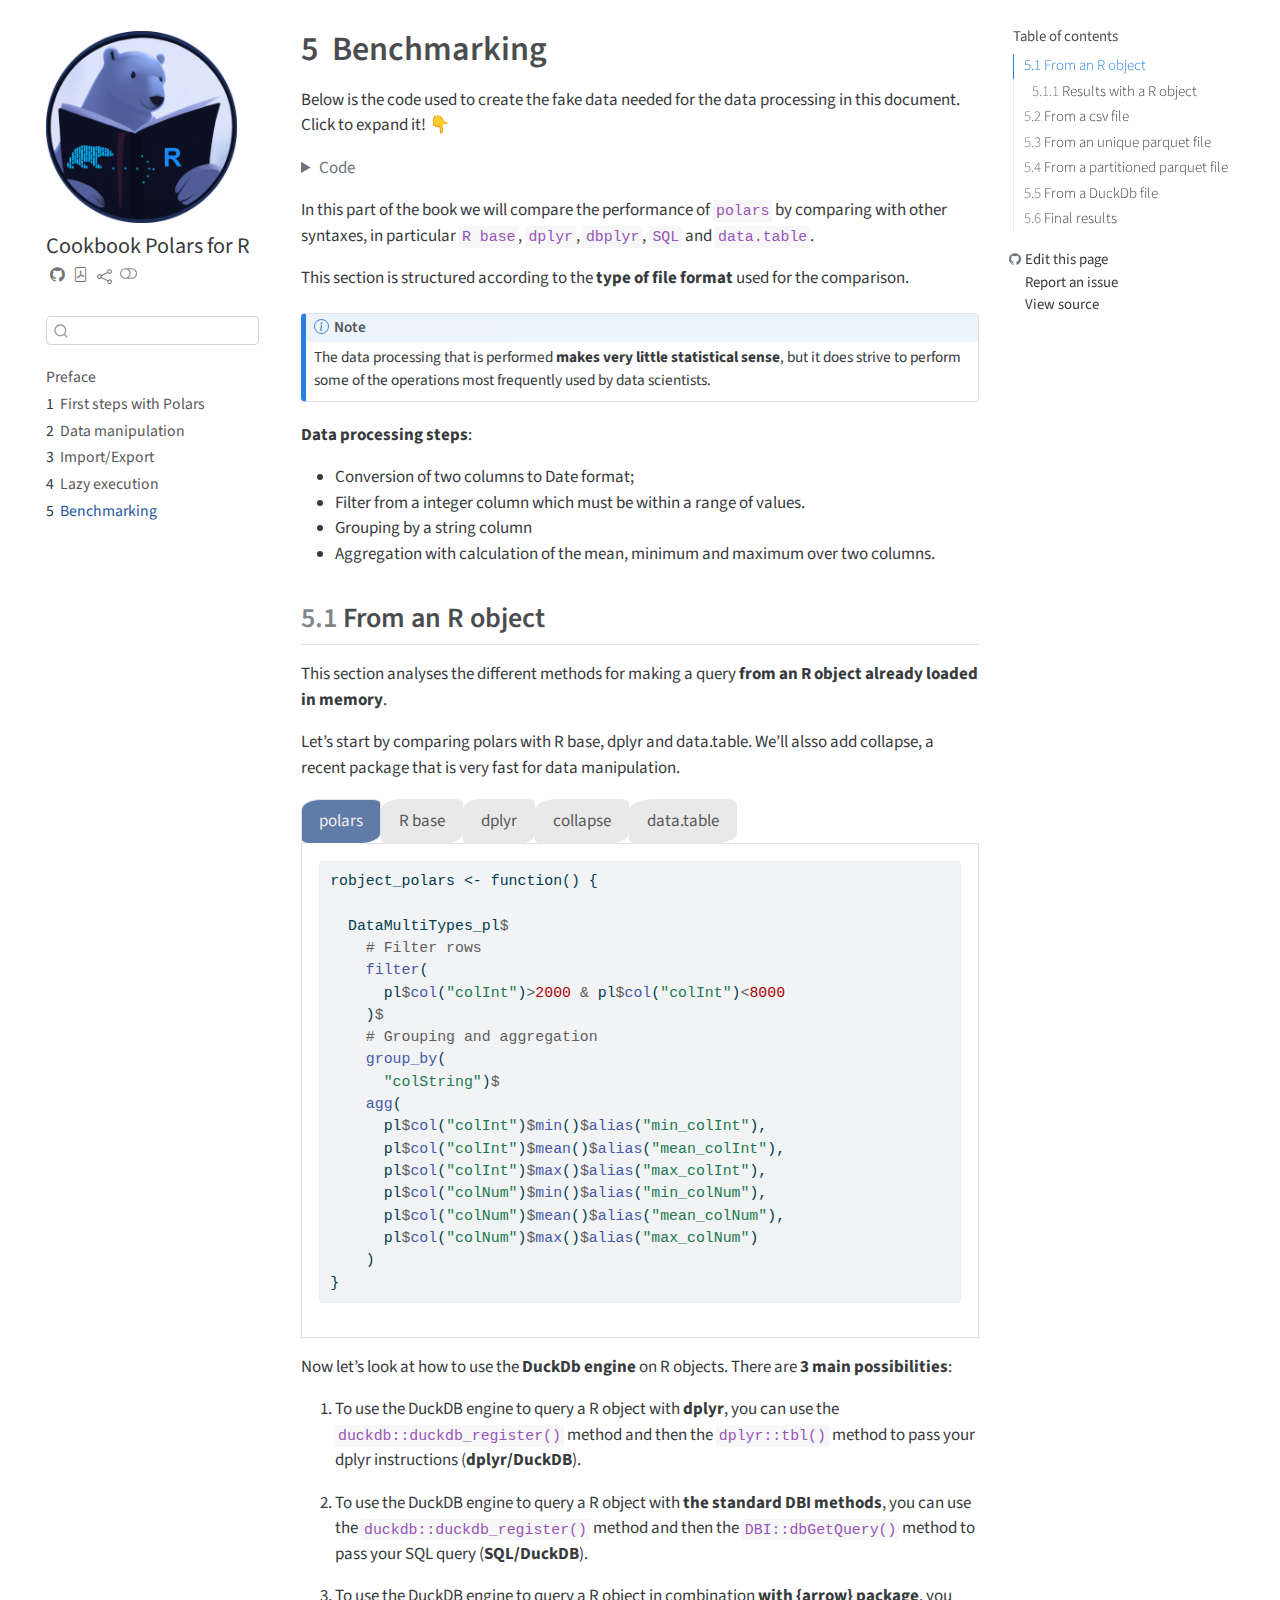
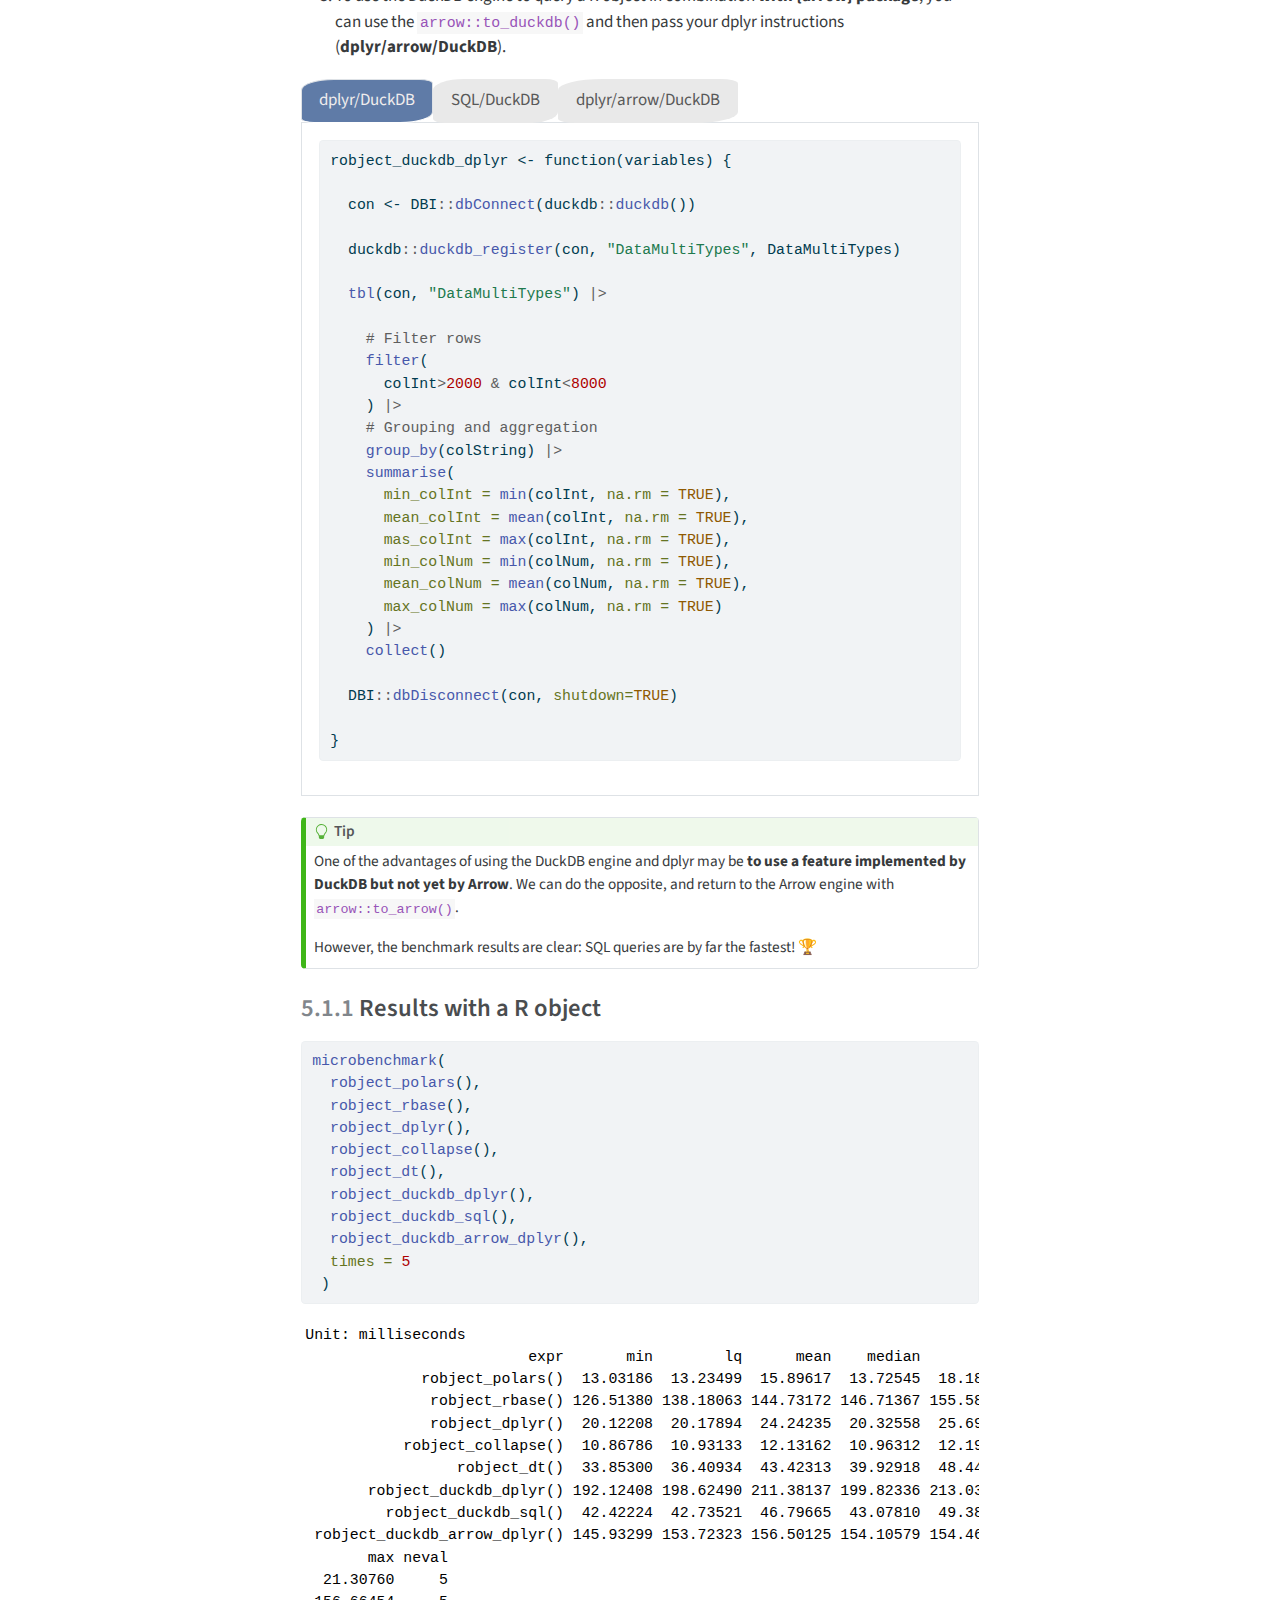
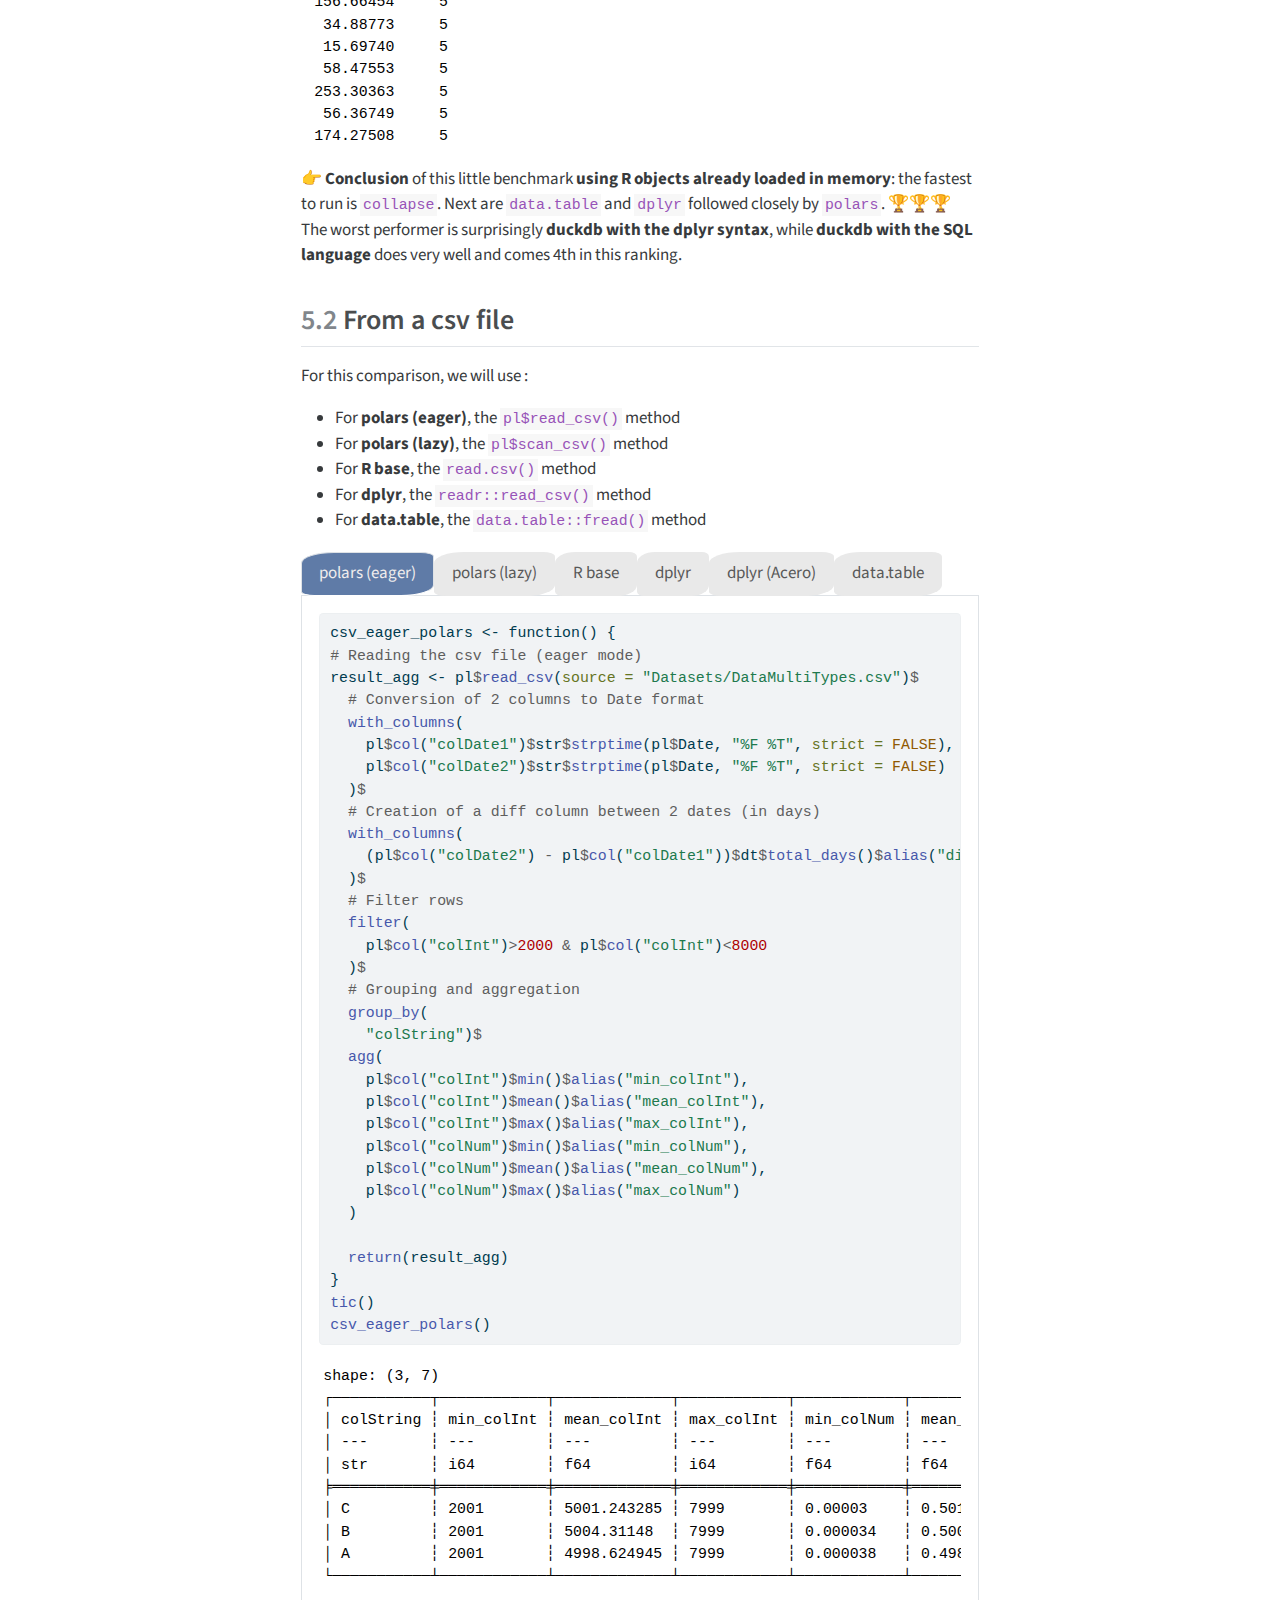
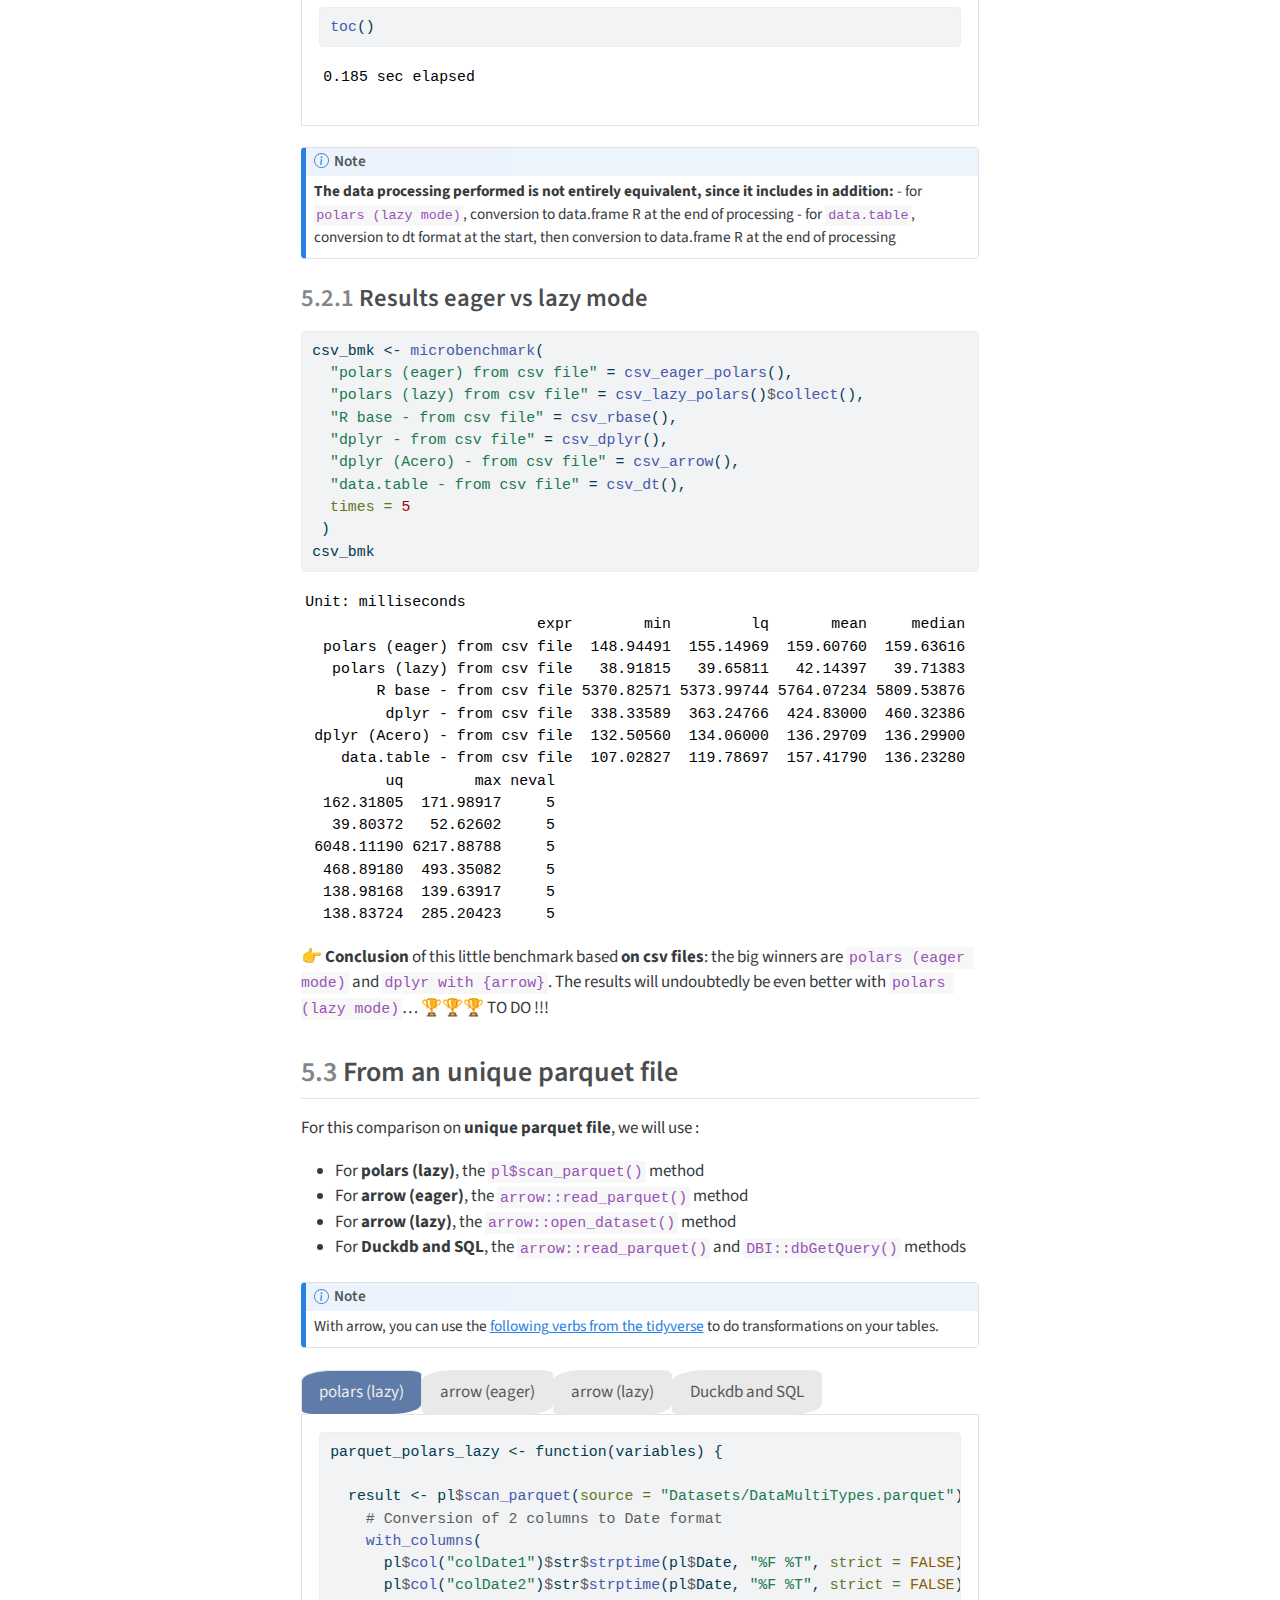
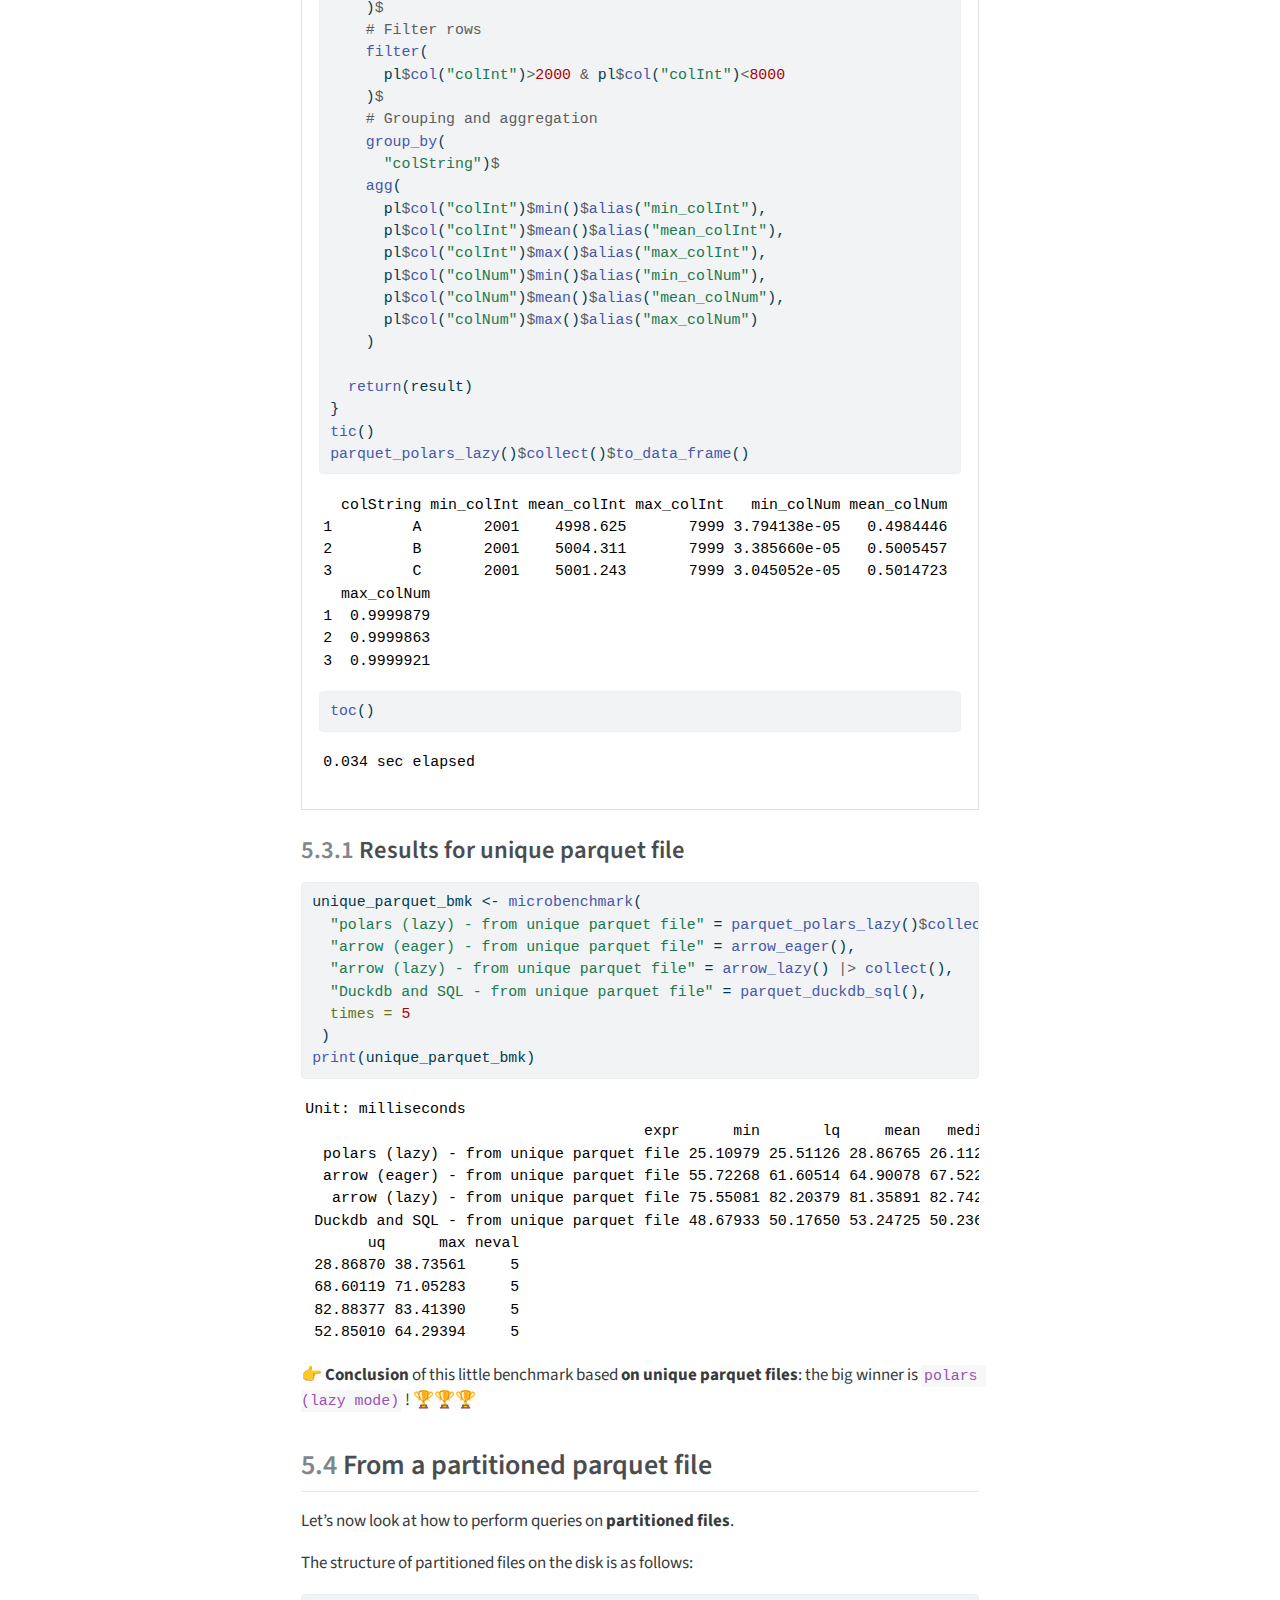
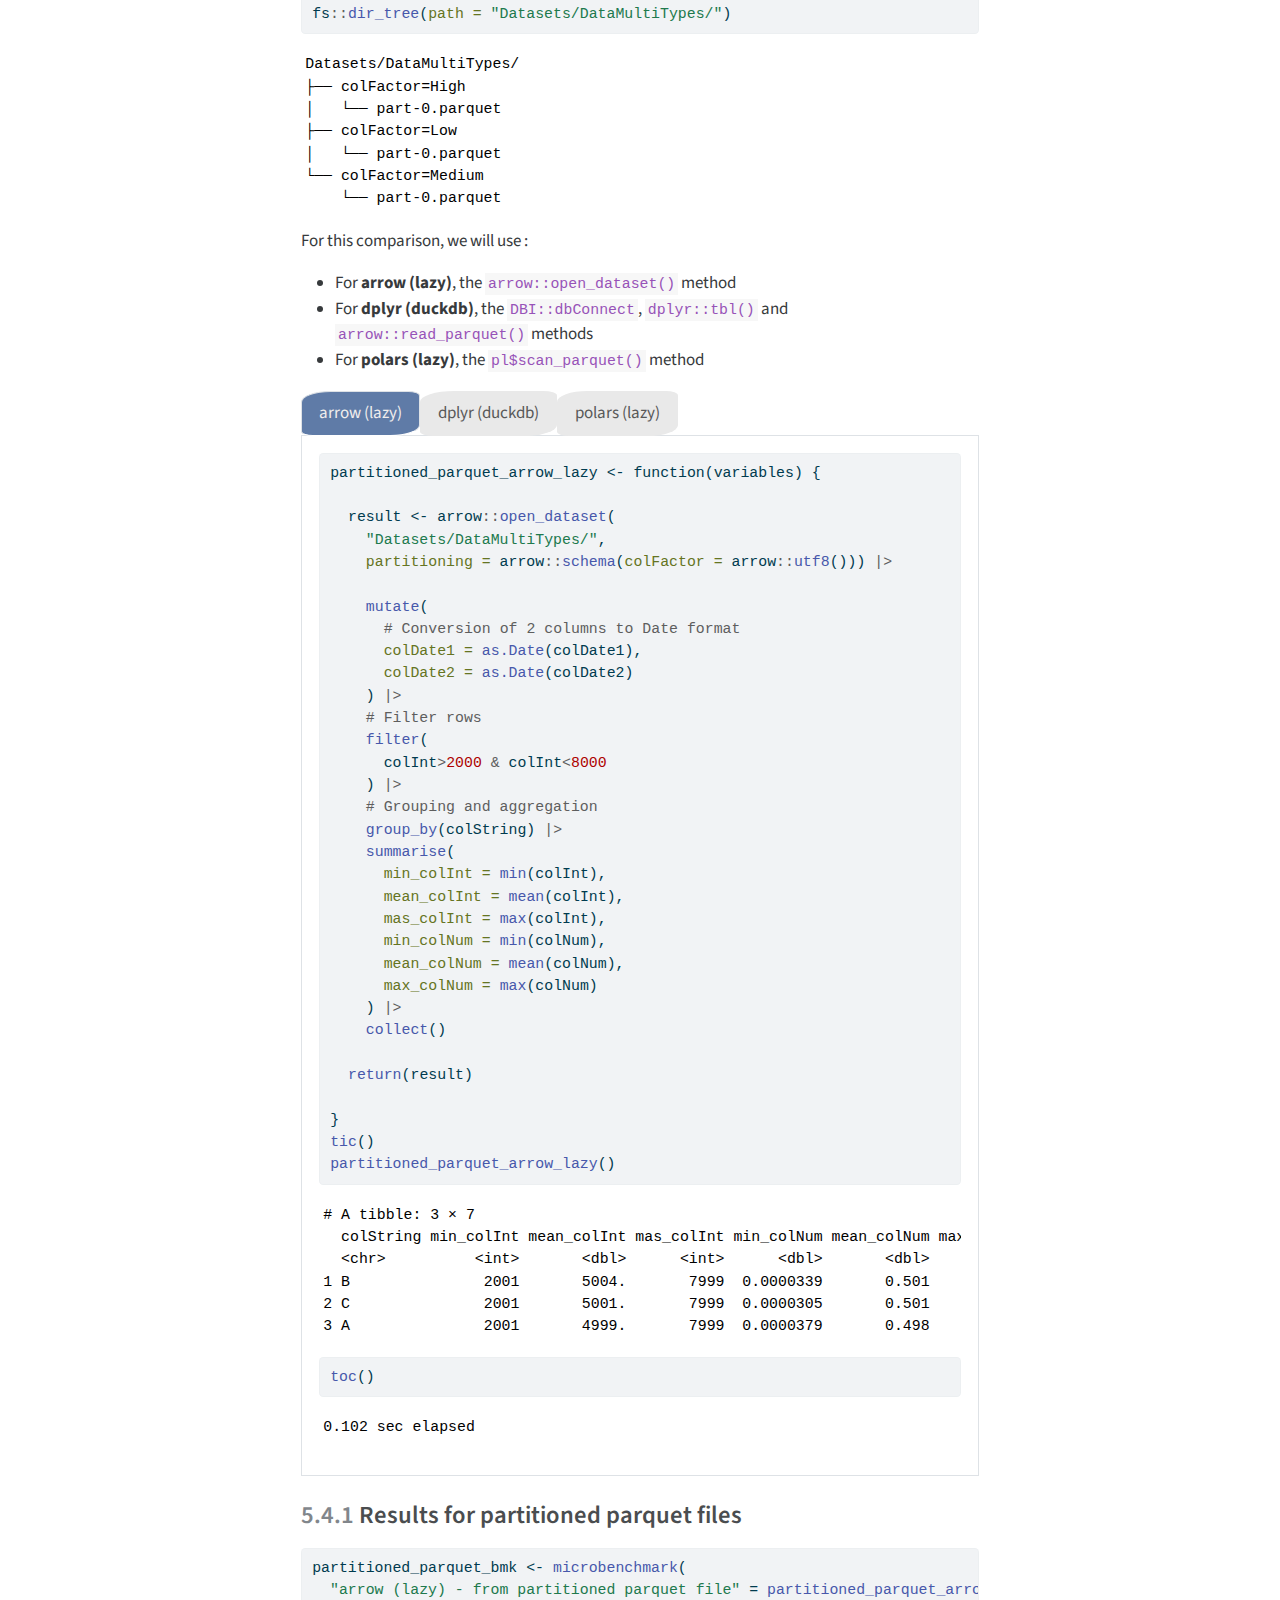
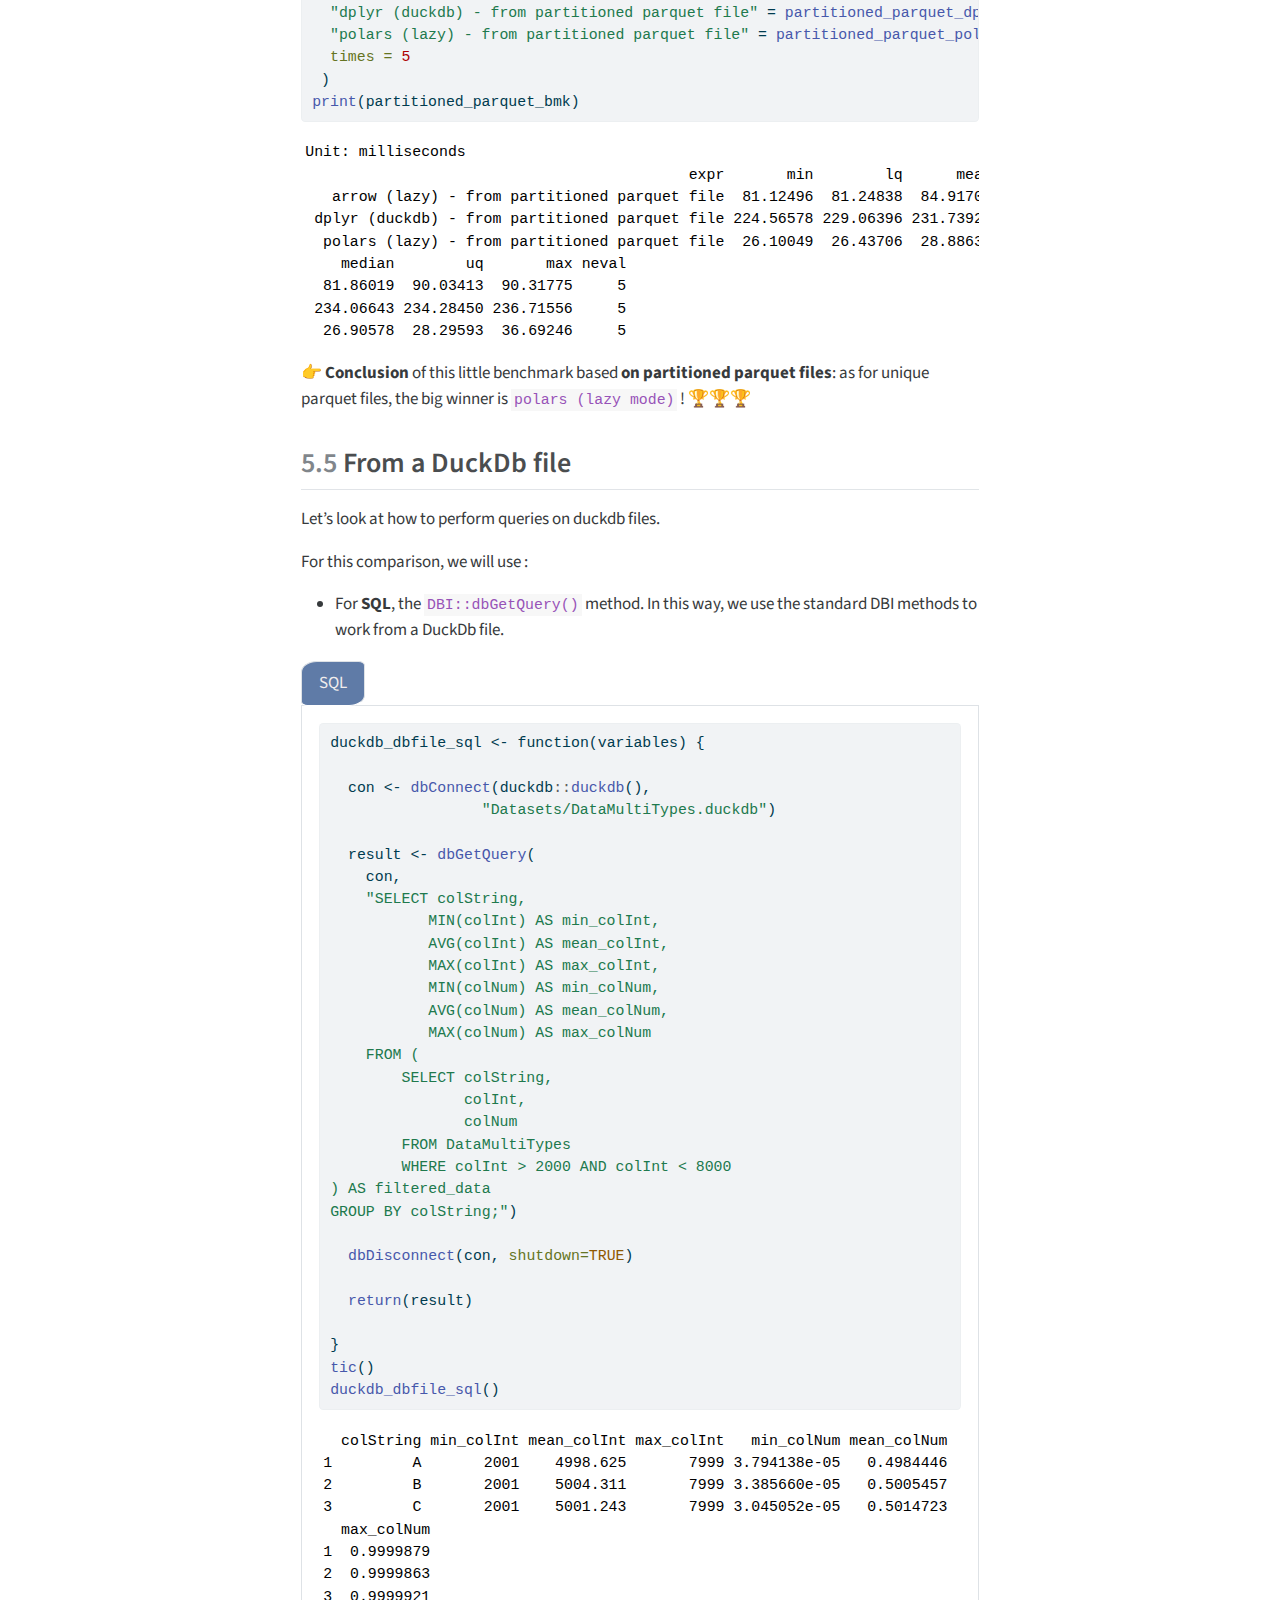
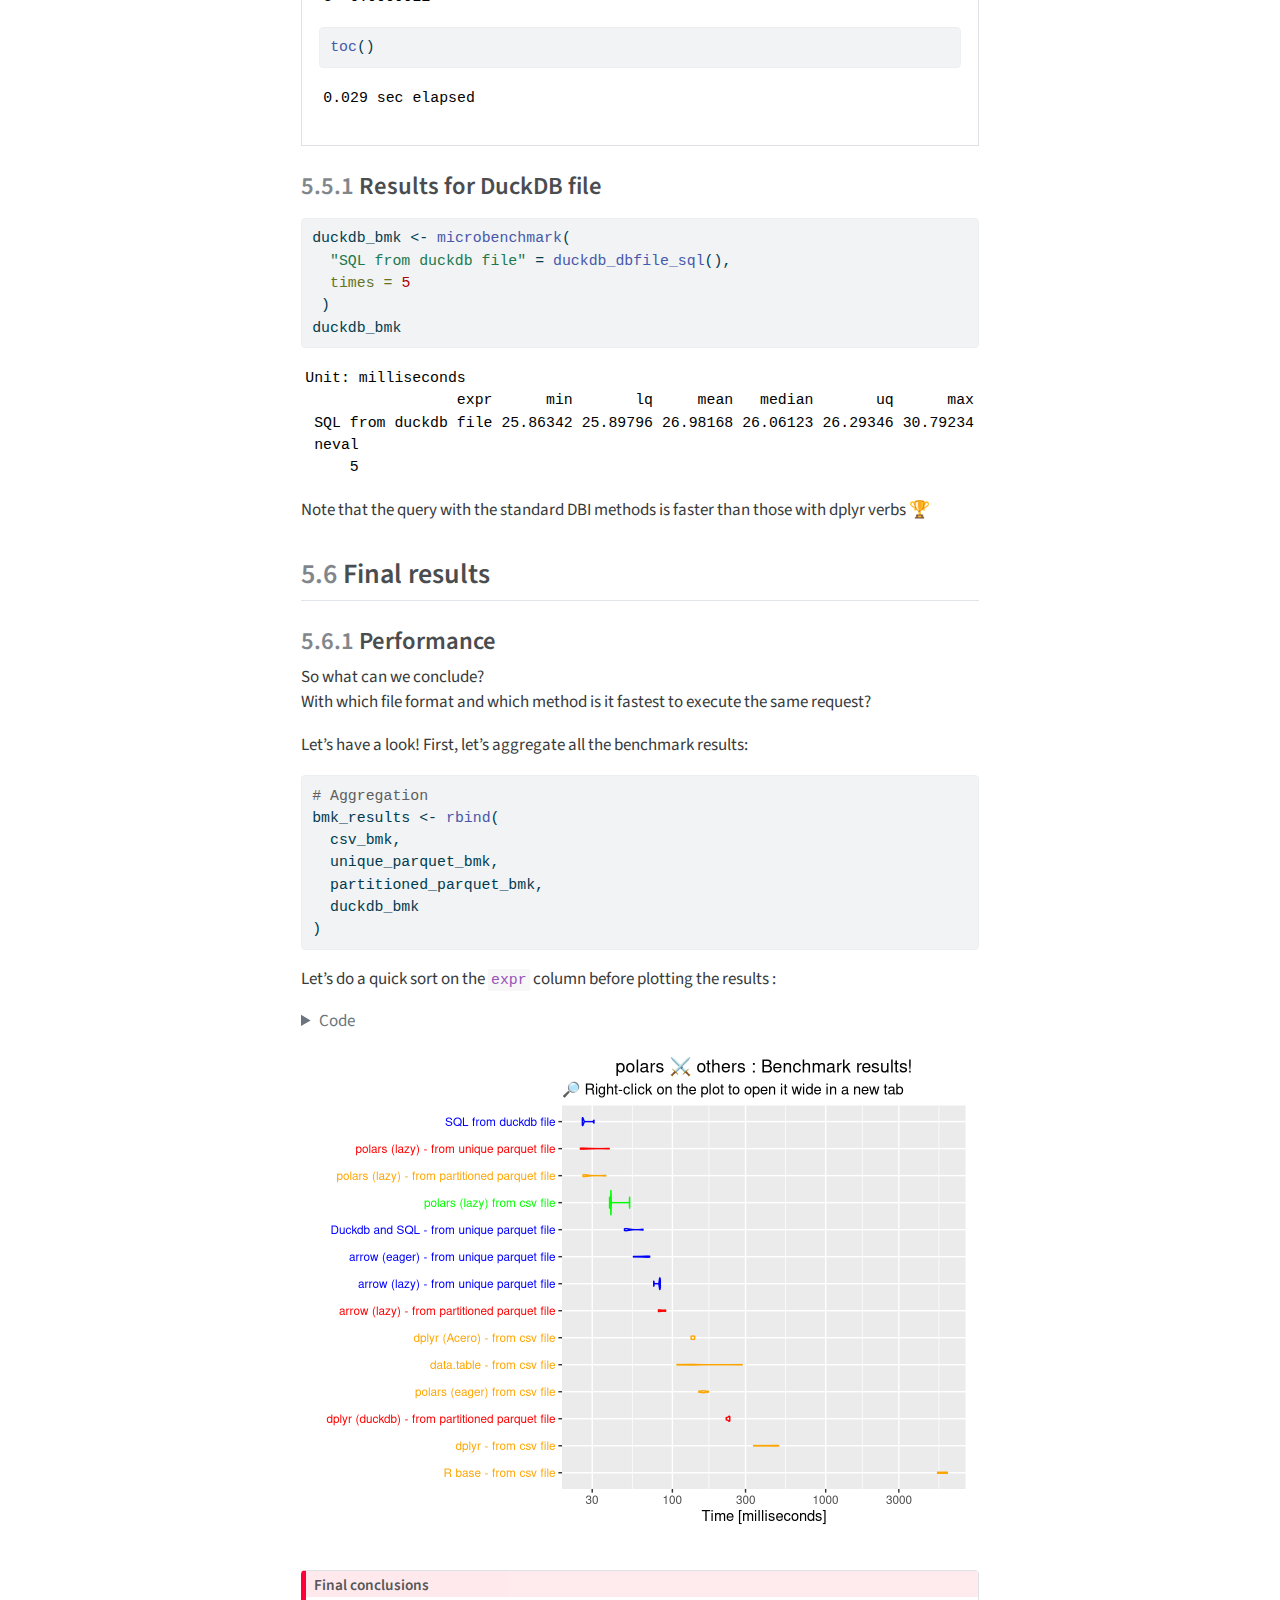
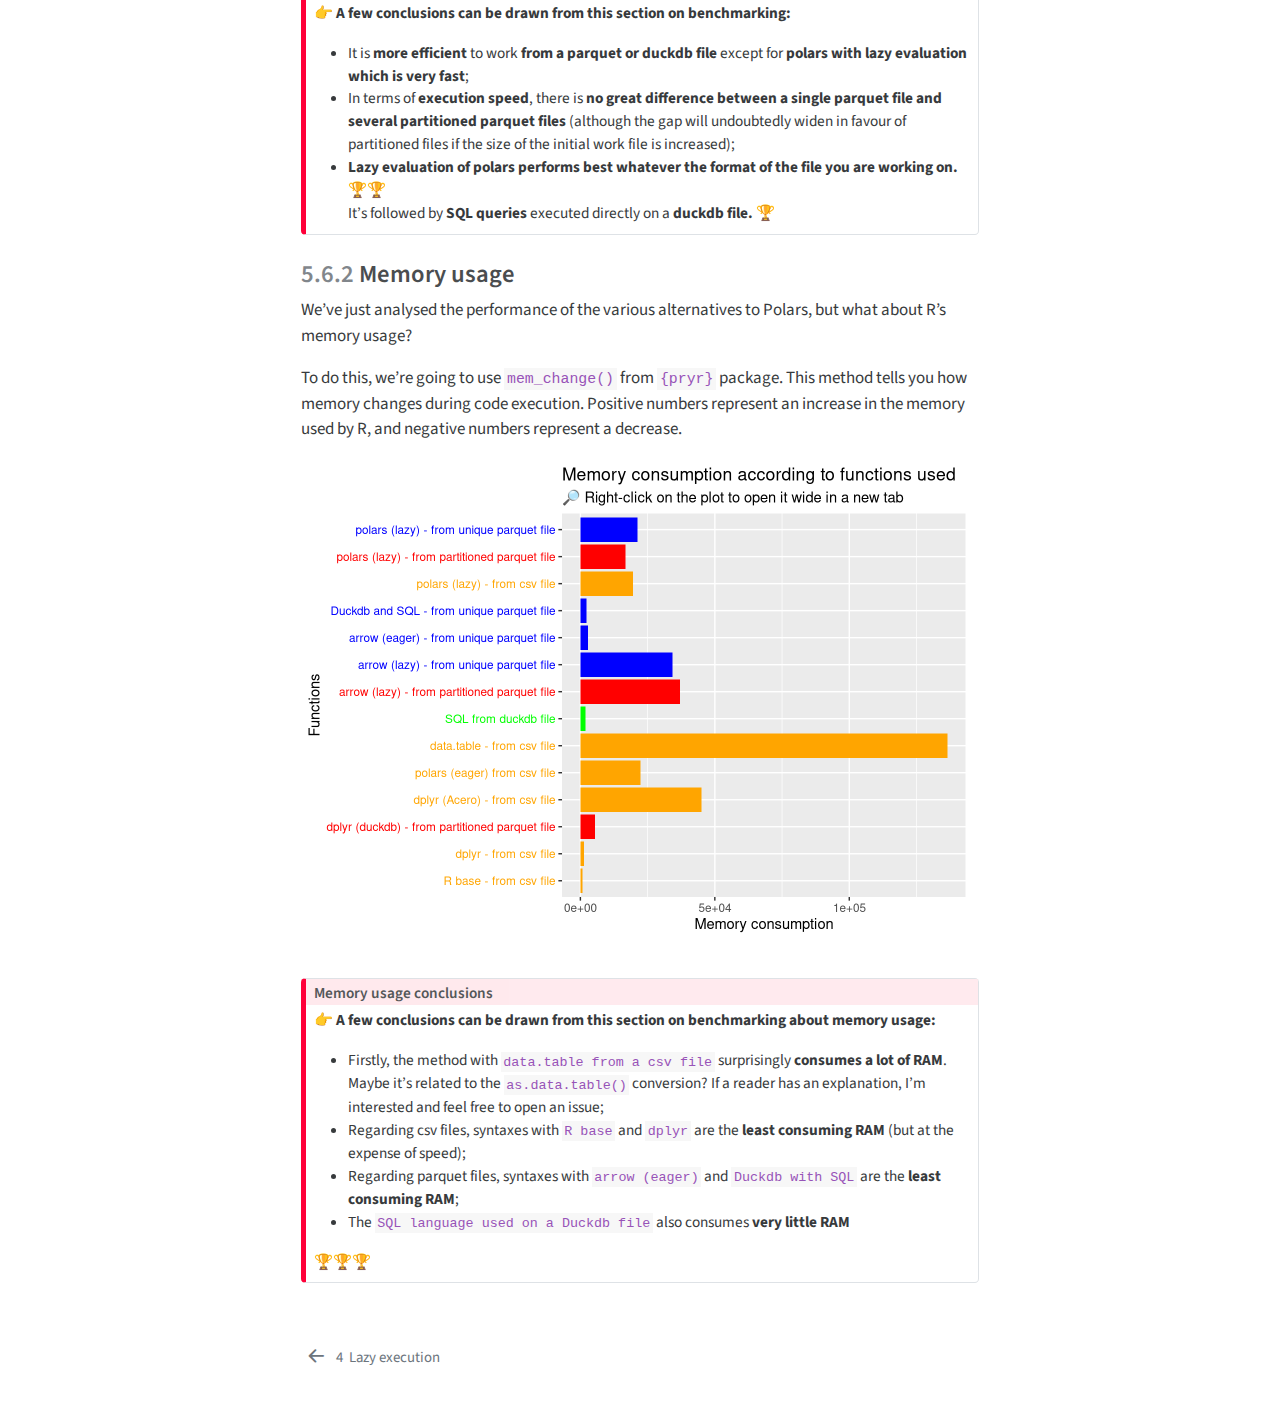
==== commit 587f31a9: "Built site for gh-pages" ====
--- a/benchmarking.html
+++ b/benchmarking.html
@@ -588,23 +588,23 @@
 <div class="cell-output cell-output-stdout">
 <pre><code>Unit: milliseconds
                          expr       min        lq      mean    median        uq
-             robject_polars()  15.67650  15.85004  18.94594  15.96543  23.49427
-              robject_rbase() 129.15534 144.07213 149.04687 146.58139 162.01499
-              robject_dplyr()  19.94802  20.22349  26.35998  21.19253  33.86320
-           robject_collapse()  10.79911  11.03479  13.60017  12.36799  15.64282
-                 robject_dt()  34.48225  35.57299  40.30811  40.22112  40.83474
-       robject_duckdb_dplyr() 214.43279 218.79899 234.06527 227.21705 238.93192
-         robject_duckdb_sql()  54.57244  55.53005  63.89251  62.72635  73.06734
- robject_duckdb_arrow_dplyr() 155.41553 159.46546 165.01763 161.32563 161.62791
+             robject_polars()  13.03186  13.23499  15.89617  13.72545  18.18097
+              robject_rbase() 126.51380 138.18063 144.73172 146.71367 155.58595
+              robject_dplyr()  20.12208  20.17894  24.24235  20.32558  25.69742
+           robject_collapse()  10.86786  10.93133  12.13162  10.96312  12.19836
+                 robject_dt()  33.85300  36.40934  43.42313  39.92918  48.44861
+       robject_duckdb_dplyr() 192.12408 198.62490 211.38137 199.82336 213.03090
+         robject_duckdb_sql()  42.42224  42.73521  46.79665  43.07810  49.38019
+ robject_duckdb_arrow_dplyr() 145.93299 153.72323 156.50125 154.10579 154.46916
        max neval
-  23.74344     5
- 163.41049     5
-  36.57267     5
-  18.15616     5
-  50.42947     5
- 270.94560     5
-  73.56638     5
- 187.25363     5</code></pre>
+  21.30760     5
+ 156.66454     5
+  34.88773     5
+  15.69740     5
+  58.47553     5
+ 253.30363     5
+  56.36749     5
+ 174.27508     5</code></pre>
 </div>
 </div>
 <p>👉 <strong>Conclusion</strong> of this little benchmark <strong>using R objects already loaded in memory</strong>: the fastest to run is <code>collapse</code>. Next are <code>data.table</code> and <code>dplyr</code> followed closely by <code>polars</code>. 🏆🏆🏆 The worst performer is surprisingly <strong>duckdb with the dplyr syntax</strong>, while <strong>duckdb with the SQL language</strong> does very well and comes 4th in this ranking.</p>
@@ -627,7 +627,7 @@
 <div class="cell">
 <div class="sourceCode cell-code" id="cb12"><pre class="sourceCode r code-with-copy"><code class="sourceCode r"><span id="cb12-1"><a href="#cb12-1" aria-hidden="true" tabindex="-1"></a>csv_eager_polars <span class="ot">&lt;-</span> <span class="cf">function</span>() {</span>
 <span id="cb12-2"><a href="#cb12-2" aria-hidden="true" tabindex="-1"></a><span class="co"># Reading the csv file (eager mode)</span></span>
-<span id="cb12-3"><a href="#cb12-3" aria-hidden="true" tabindex="-1"></a>result_agg <span class="ot">&lt;-</span> pl<span class="sc">$</span><span class="fu">read_csv</span>(<span class="at">path =</span> <span class="st">"Datasets/DataMultiTypes.csv"</span>)<span class="sc">$</span></span>
+<span id="cb12-3"><a href="#cb12-3" aria-hidden="true" tabindex="-1"></a>result_agg <span class="ot">&lt;-</span> pl<span class="sc">$</span><span class="fu">read_csv</span>(<span class="at">source =</span> <span class="st">"Datasets/DataMultiTypes.csv"</span>)<span class="sc">$</span></span>
 <span id="cb12-4"><a href="#cb12-4" aria-hidden="true" tabindex="-1"></a>  <span class="co"># Conversion of 2 columns to Date format</span></span>
 <span id="cb12-5"><a href="#cb12-5" aria-hidden="true" tabindex="-1"></a>  <span class="fu">with_columns</span>(</span>
 <span id="cb12-6"><a href="#cb12-6" aria-hidden="true" tabindex="-1"></a>    pl<span class="sc">$</span><span class="fu">col</span>(<span class="st">"colDate1"</span>)<span class="sc">$</span>str<span class="sc">$</span><span class="fu">strptime</span>(pl<span class="sc">$</span>Date, <span class="st">"%F %T"</span>, <span class="at">strict =</span> <span class="cn">FALSE</span>),</span>
@@ -664,14 +664,14 @@
 │ ---       ┆ ---        ┆ ---         ┆ ---        ┆ ---        ┆ ---         ┆ ---        │
 │ str       ┆ i64        ┆ f64         ┆ i64        ┆ f64        ┆ f64         ┆ f64        │
 ╞═══════════╪════════════╪═════════════╪════════════╪════════════╪═════════════╪════════════╡
+│ C         ┆ 2001       ┆ 5001.243285 ┆ 7999       ┆ 0.00003    ┆ 0.501472    ┆ 0.999992   │
 │ B         ┆ 2001       ┆ 5004.31148  ┆ 7999       ┆ 0.000034   ┆ 0.500546    ┆ 0.999986   │
 │ A         ┆ 2001       ┆ 4998.624945 ┆ 7999       ┆ 0.000038   ┆ 0.498445    ┆ 0.999988   │
-│ C         ┆ 2001       ┆ 5001.243285 ┆ 7999       ┆ 0.00003    ┆ 0.501472    ┆ 0.999992   │
 └───────────┴────────────┴─────────────┴────────────┴────────────┴─────────────┴────────────┘</code></pre>
 </div>
 <div class="sourceCode cell-code" id="cb14"><pre class="sourceCode r code-with-copy"><code class="sourceCode r"><span id="cb14-1"><a href="#cb14-1" aria-hidden="true" tabindex="-1"></a><span class="fu">toc</span>()</span></code><button title="Copy to Clipboard" class="code-copy-button"><i class="bi"></i></button></pre></div>
 <div class="cell-output cell-output-stdout">
-<pre><code>0.158 sec elapsed</code></pre>
+<pre><code>0.185 sec elapsed</code></pre>
 </div>
 </div>
 </div>
@@ -679,7 +679,7 @@
 <div class="cell">
 <div class="sourceCode cell-code" id="cb16"><pre class="sourceCode r code-with-copy"><code class="sourceCode r"><span id="cb16-1"><a href="#cb16-1" aria-hidden="true" tabindex="-1"></a>csv_lazy_polars <span class="ot">&lt;-</span> <span class="cf">function</span>() {</span>
 <span id="cb16-2"><a href="#cb16-2" aria-hidden="true" tabindex="-1"></a><span class="co"># Reading the csv file (eager mode)</span></span>
-<span id="cb16-3"><a href="#cb16-3" aria-hidden="true" tabindex="-1"></a>result_agg <span class="ot">&lt;-</span> pl<span class="sc">$</span><span class="fu">scan_csv</span>(<span class="at">path =</span> <span class="st">"Datasets/DataMultiTypes.csv"</span>)<span class="sc">$</span></span>
+<span id="cb16-3"><a href="#cb16-3" aria-hidden="true" tabindex="-1"></a>result_agg <span class="ot">&lt;-</span> pl<span class="sc">$</span><span class="fu">scan_csv</span>(<span class="at">source =</span> <span class="st">"Datasets/DataMultiTypes.csv"</span>)<span class="sc">$</span></span>
 <span id="cb16-4"><a href="#cb16-4" aria-hidden="true" tabindex="-1"></a>  <span class="co"># Conversion of 2 columns to Date format</span></span>
 <span id="cb16-5"><a href="#cb16-5" aria-hidden="true" tabindex="-1"></a>  <span class="fu">with_columns</span>(</span>
 <span id="cb16-6"><a href="#cb16-6" aria-hidden="true" tabindex="-1"></a>    pl<span class="sc">$</span><span class="fu">col</span>(<span class="st">"colDate1"</span>)<span class="sc">$</span>str<span class="sc">$</span><span class="fu">strptime</span>(pl<span class="sc">$</span>Date, <span class="st">"%F %T"</span>, <span class="at">strict =</span> <span class="cn">FALSE</span>),</span>
@@ -717,13 +717,13 @@
 │ str       ┆ i64        ┆ f64         ┆ i64        ┆ f64        ┆ f64         ┆ f64        │
 ╞═══════════╪════════════╪═════════════╪════════════╪════════════╪═════════════╪════════════╡
 │ B         ┆ 2001       ┆ 5004.31148  ┆ 7999       ┆ 0.000034   ┆ 0.500546    ┆ 0.999986   │
+│ C         ┆ 2001       ┆ 5001.243285 ┆ 7999       ┆ 0.00003    ┆ 0.501472    ┆ 0.999992   │
 │ A         ┆ 2001       ┆ 4998.624945 ┆ 7999       ┆ 0.000038   ┆ 0.498445    ┆ 0.999988   │
-│ C         ┆ 2001       ┆ 5001.243285 ┆ 7999       ┆ 0.00003    ┆ 0.501472    ┆ 0.999992   │
 └───────────┴────────────┴─────────────┴────────────┴────────────┴─────────────┴────────────┘</code></pre>
 </div>
 <div class="sourceCode cell-code" id="cb18"><pre class="sourceCode r code-with-copy"><code class="sourceCode r"><span id="cb18-1"><a href="#cb18-1" aria-hidden="true" tabindex="-1"></a><span class="fu">toc</span>()</span></code><button title="Copy to Clipboard" class="code-copy-button"><i class="bi"></i></button></pre></div>
 <div class="cell-output cell-output-stdout">
-<pre><code>0.049 sec elapsed</code></pre>
+<pre><code>0.042 sec elapsed</code></pre>
 </div>
 </div>
 </div>
@@ -765,7 +765,7 @@
 <span id="cb20-34"><a href="#cb20-34" aria-hidden="true" tabindex="-1"></a>res_rbase <span class="ot">&lt;-</span> <span class="fu">csv_rbase</span>()</span>
 <span id="cb20-35"><a href="#cb20-35" aria-hidden="true" tabindex="-1"></a><span class="fu">toc</span>()</span></code><button title="Copy to Clipboard" class="code-copy-button"><i class="bi"></i></button></pre></div>
 <div class="cell-output cell-output-stdout">
-<pre><code>6.255 sec elapsed</code></pre>
+<pre><code>5.907 sec elapsed</code></pre>
 </div>
 <div class="sourceCode cell-code" id="cb22"><pre class="sourceCode r code-with-copy"><code class="sourceCode r"><span id="cb22-1"><a href="#cb22-1" aria-hidden="true" tabindex="-1"></a><span class="fu">print</span>(res_rbase)</span></code><button title="Copy to Clipboard" class="code-copy-button"><i class="bi"></i></button></pre></div>
 <div class="cell-output cell-output-stdout">
@@ -823,7 +823,7 @@
 <span id="cb24-39"><a href="#cb24-39" aria-hidden="true" tabindex="-1"></a>res_dplyr <span class="ot">&lt;-</span> <span class="fu">csv_dplyr</span>()</span>
 <span id="cb24-40"><a href="#cb24-40" aria-hidden="true" tabindex="-1"></a><span class="fu">toc</span>()</span></code><button title="Copy to Clipboard" class="code-copy-button"><i class="bi"></i></button></pre></div>
 <div class="cell-output cell-output-stdout">
-<pre><code>0.538 sec elapsed</code></pre>
+<pre><code>0.595 sec elapsed</code></pre>
 </div>
 <div class="sourceCode cell-code" id="cb26"><pre class="sourceCode r code-with-copy"><code class="sourceCode r"><span id="cb26-1"><a href="#cb26-1" aria-hidden="true" tabindex="-1"></a><span class="fu">print</span>(res_dplyr)</span></code><button title="Copy to Clipboard" class="code-copy-button"><i class="bi"></i></button></pre></div>
 <div class="cell-output cell-output-stdout">
@@ -881,7 +881,7 @@
 <span id="cb28-41"><a href="#cb28-41" aria-hidden="true" tabindex="-1"></a>res_arrow <span class="ot">&lt;-</span> <span class="fu">csv_arrow</span>()</span>
 <span id="cb28-42"><a href="#cb28-42" aria-hidden="true" tabindex="-1"></a><span class="fu">toc</span>()</span></code><button title="Copy to Clipboard" class="code-copy-button"><i class="bi"></i></button></pre></div>
 <div class="cell-output cell-output-stdout">
-<pre><code>0.226 sec elapsed</code></pre>
+<pre><code>0.219 sec elapsed</code></pre>
 </div>
 <div class="sourceCode cell-code" id="cb30"><pre class="sourceCode r code-with-copy"><code class="sourceCode r"><span id="cb30-1"><a href="#cb30-1" aria-hidden="true" tabindex="-1"></a><span class="fu">print</span>(res_arrow)</span></code><button title="Copy to Clipboard" class="code-copy-button"><i class="bi"></i></button></pre></div>
 <div class="cell-output cell-output-stdout">
@@ -933,7 +933,7 @@
 </div>
 <div class="sourceCode cell-code" id="cb34"><pre class="sourceCode r code-with-copy"><code class="sourceCode r"><span id="cb34-1"><a href="#cb34-1" aria-hidden="true" tabindex="-1"></a><span class="fu">toc</span>()</span></code><button title="Copy to Clipboard" class="code-copy-button"><i class="bi"></i></button></pre></div>
 <div class="cell-output cell-output-stdout">
-<pre><code>0.26 sec elapsed</code></pre>
+<pre><code>0.13 sec elapsed</code></pre>
 </div>
 </div>
 </div>
@@ -968,19 +968,19 @@
 <div class="cell-output cell-output-stdout">
 <pre><code>Unit: milliseconds
                           expr        min         lq       mean     median
-  polars (eager) from csv file  148.09167  150.30600  158.94701  156.03115
-   polars (lazy) from csv file   41.57761   42.59638   45.03974   42.66906
-        R base - from csv file 5448.48482 5824.25313 5879.73497 5906.15017
-         dplyr - from csv file  332.91670  338.21152  376.74320  340.06970
- dplyr (Acero) - from csv file  138.27474  142.28109  142.61790  142.88526
-    data.table - from csv file  103.91035  159.45593  239.56276  276.29859
+  polars (eager) from csv file  148.94491  155.14969  159.60760  159.63616
+   polars (lazy) from csv file   38.91815   39.65811   42.14397   39.71383
+        R base - from csv file 5370.82571 5373.99744 5764.07234 5809.53876
+         dplyr - from csv file  338.33589  363.24766  424.83000  460.32386
+ dplyr (Acero) - from csv file  132.50560  134.06000  136.29709  136.29900
+    data.table - from csv file  107.02827  119.78697  157.41790  136.23280
          uq        max neval
-  160.67348  179.63274     5
-   43.35497   55.00066     5
- 6030.18326 6189.60344     5
-  351.38499  521.13307     5
-  144.77540  144.87302     5
-  301.84712  356.30180     5</code></pre>
+  162.31805  171.98917     5
+   39.80372   52.62602     5
+ 6048.11190 6217.88788     5
+  468.89180  493.35082     5
+  138.98168  139.63917     5
+  138.83724  285.20423     5</code></pre>
 </div>
 </div>
 <p>👉 <strong>Conclusion</strong> of this little benchmark based <strong>on csv files</strong>: the big winners are <code>polars (eager mode)</code> and <code>dplyr with {arrow}</code>. The results will undoubtedly be even better with <code>polars (lazy mode)</code>… 🏆🏆🏆 TO DO !!!</p>
@@ -1015,7 +1015,7 @@
 <div class="cell">
 <div class="sourceCode cell-code" id="cb38"><pre class="sourceCode r code-with-copy"><code class="sourceCode r"><span id="cb38-1"><a href="#cb38-1" aria-hidden="true" tabindex="-1"></a>parquet_polars_lazy <span class="ot">&lt;-</span> <span class="cf">function</span>(variables) {</span>
 <span id="cb38-2"><a href="#cb38-2" aria-hidden="true" tabindex="-1"></a></span>
-<span id="cb38-3"><a href="#cb38-3" aria-hidden="true" tabindex="-1"></a>  result <span class="ot">&lt;-</span> pl<span class="sc">$</span><span class="fu">scan_parquet</span>(<span class="at">file =</span> <span class="st">"Datasets/DataMultiTypes.parquet"</span>)<span class="sc">$</span></span>
+<span id="cb38-3"><a href="#cb38-3" aria-hidden="true" tabindex="-1"></a>  result <span class="ot">&lt;-</span> pl<span class="sc">$</span><span class="fu">scan_parquet</span>(<span class="at">source =</span> <span class="st">"Datasets/DataMultiTypes.parquet"</span>)<span class="sc">$</span></span>
 <span id="cb38-4"><a href="#cb38-4" aria-hidden="true" tabindex="-1"></a>    <span class="co"># Conversion of 2 columns to Date format</span></span>
 <span id="cb38-5"><a href="#cb38-5" aria-hidden="true" tabindex="-1"></a>    <span class="fu">with_columns</span>(</span>
 <span id="cb38-6"><a href="#cb38-6" aria-hidden="true" tabindex="-1"></a>      pl<span class="sc">$</span><span class="fu">col</span>(<span class="st">"colDate1"</span>)<span class="sc">$</span>str<span class="sc">$</span><span class="fu">strptime</span>(pl<span class="sc">$</span>Date, <span class="st">"%F %T"</span>, <span class="at">strict =</span> <span class="cn">FALSE</span>),</span>
@@ -1043,17 +1043,17 @@
 <span id="cb38-28"><a href="#cb38-28" aria-hidden="true" tabindex="-1"></a><span class="fu">parquet_polars_lazy</span>()<span class="sc">$</span><span class="fu">collect</span>()<span class="sc">$</span><span class="fu">to_data_frame</span>()</span></code><button title="Copy to Clipboard" class="code-copy-button"><i class="bi"></i></button></pre></div>
 <div class="cell-output cell-output-stdout">
 <pre><code>  colString min_colInt mean_colInt max_colInt   min_colNum mean_colNum
-1         C       2001    5001.243       7999 3.045052e-05   0.5014723
+1         A       2001    4998.625       7999 3.794138e-05   0.4984446
 2         B       2001    5004.311       7999 3.385660e-05   0.5005457
-3         A       2001    4998.625       7999 3.794138e-05   0.4984446
+3         C       2001    5001.243       7999 3.045052e-05   0.5014723
   max_colNum
-1  0.9999921
+1  0.9999879
 2  0.9999863
-3  0.9999879</code></pre>
+3  0.9999921</code></pre>
 </div>
 <div class="sourceCode cell-code" id="cb40"><pre class="sourceCode r code-with-copy"><code class="sourceCode r"><span id="cb40-1"><a href="#cb40-1" aria-hidden="true" tabindex="-1"></a><span class="fu">toc</span>()</span></code><button title="Copy to Clipboard" class="code-copy-button"><i class="bi"></i></button></pre></div>
 <div class="cell-output cell-output-stdout">
-<pre><code>0.031 sec elapsed</code></pre>
+<pre><code>0.034 sec elapsed</code></pre>
 </div>
 </div>
 </div>
@@ -1098,7 +1098,7 @@
 </div>
 <div class="sourceCode cell-code" id="cb44"><pre class="sourceCode r code-with-copy"><code class="sourceCode r"><span id="cb44-1"><a href="#cb44-1" aria-hidden="true" tabindex="-1"></a><span class="fu">toc</span>()</span></code><button title="Copy to Clipboard" class="code-copy-button"><i class="bi"></i></button></pre></div>
 <div class="cell-output cell-output-stdout">
-<pre><code>0.08 sec elapsed</code></pre>
+<pre><code>0.091 sec elapsed</code></pre>
 </div>
 </div>
 </div>
@@ -1137,13 +1137,13 @@
 <pre><code># A tibble: 3 × 7
   colString min_colInt mean_colInt mas_colInt min_colNum mean_colNum max_colNum
   &lt;chr&gt;          &lt;int&gt;       &lt;dbl&gt;      &lt;int&gt;      &lt;dbl&gt;       &lt;dbl&gt;      &lt;dbl&gt;
-1 C               2001       5001.       7999  0.0000305       0.501       1.00
-2 B               2001       5004.       7999  0.0000339       0.501       1.00
+1 B               2001       5004.       7999  0.0000339       0.501       1.00
+2 C               2001       5001.       7999  0.0000305       0.501       1.00
 3 A               2001       4999.       7999  0.0000379       0.498       1.00</code></pre>
 </div>
 <div class="sourceCode cell-code" id="cb48"><pre class="sourceCode r code-with-copy"><code class="sourceCode r"><span id="cb48-1"><a href="#cb48-1" aria-hidden="true" tabindex="-1"></a><span class="fu">toc</span>()</span></code><button title="Copy to Clipboard" class="code-copy-button"><i class="bi"></i></button></pre></div>
 <div class="cell-output cell-output-stdout">
-<pre><code>0.111 sec elapsed</code></pre>
+<pre><code>0.109 sec elapsed</code></pre>
 </div>
 </div>
 </div>
@@ -1179,17 +1179,17 @@
 <span id="cb50-28"><a href="#cb50-28" aria-hidden="true" tabindex="-1"></a><span class="fu">parquet_duckdb_sql</span>()</span></code><button title="Copy to Clipboard" class="code-copy-button"><i class="bi"></i></button></pre></div>
 <div class="cell-output cell-output-stdout">
 <pre><code>  colString min_colInt mean_colInt max_colInt   min_colNum mean_colNum
-1         A       2001    4998.625       7999 3.794138e-05   0.4984446
-2         B       2001    5004.311       7999 3.385660e-05   0.5005457
-3         C       2001    5001.243       7999 3.045052e-05   0.5014723
+1         C       2001    5001.243       7999 3.045052e-05   0.5014723
+2         A       2001    4998.625       7999 3.794138e-05   0.4984446
+3         B       2001    5004.311       7999 3.385660e-05   0.5005457
   max_colNum
-1  0.9999879
-2  0.9999863
-3  0.9999921</code></pre>
+1  0.9999921
+2  0.9999879
+3  0.9999863</code></pre>
 </div>
 <div class="sourceCode cell-code" id="cb52"><pre class="sourceCode r code-with-copy"><code class="sourceCode r"><span id="cb52-1"><a href="#cb52-1" aria-hidden="true" tabindex="-1"></a><span class="fu">toc</span>()</span></code><button title="Copy to Clipboard" class="code-copy-button"><i class="bi"></i></button></pre></div>
 <div class="cell-output cell-output-stdout">
-<pre><code>0.064 sec elapsed</code></pre>
+<pre><code>0.052 sec elapsed</code></pre>
 </div>
 </div>
 </div>
@@ -1209,15 +1209,15 @@
 <div class="cell-output cell-output-stdout">
 <pre><code>Unit: milliseconds
                                       expr      min       lq     mean   median
-  polars (lazy) - from unique parquet file 24.94174 25.06393 28.05037 26.19776
-  arrow (eager) - from unique parquet file 54.50047 54.56358 62.14316 62.85840
-   arrow (lazy) - from unique parquet file 79.34452 81.10182 82.47328 81.93945
- Duckdb and SQL - from unique parquet file 59.02716 61.40317 63.60738 61.47991
+  polars (lazy) - from unique parquet file 25.10979 25.51126 28.86765 26.11287
+  arrow (eager) - from unique parquet file 55.72268 61.60514 64.90078 67.52208
+   arrow (lazy) - from unique parquet file 75.55081 82.20379 81.35891 82.74228
+ Duckdb and SQL - from unique parquet file 48.67933 50.17650 53.24725 50.23638
        uq      max neval
- 27.81238 36.23603     5
- 69.01401 69.77937     5
- 82.32521 87.65543     5
- 61.82107 74.30558     5</code></pre>
+ 28.86870 38.73561     5
+ 68.60119 71.05283     5
+ 82.88377 83.41390     5
+ 52.85010 64.29394     5</code></pre>
 </div>
 </div>
 <p>👉 <strong>Conclusion</strong> of this little benchmark based <strong>on unique parquet files</strong>: the big winner is <code>polars (lazy mode)</code> ! 🏆🏆🏆</p>
@@ -1292,7 +1292,7 @@
 </div>
 <div class="sourceCode cell-code" id="cb60"><pre class="sourceCode r code-with-copy"><code class="sourceCode r"><span id="cb60-1"><a href="#cb60-1" aria-hidden="true" tabindex="-1"></a><span class="fu">toc</span>()</span></code><button title="Copy to Clipboard" class="code-copy-button"><i class="bi"></i></button></pre></div>
 <div class="cell-output cell-output-stdout">
-<pre><code>0.112 sec elapsed</code></pre>
+<pre><code>0.102 sec elapsed</code></pre>
 </div>
 </div>
 </div>
@@ -1332,17 +1332,6 @@
 <span id="cb62-32"><a href="#cb62-32" aria-hidden="true" tabindex="-1"></a>}</span>
 <span id="cb62-33"><a href="#cb62-33" aria-hidden="true" tabindex="-1"></a><span class="fu">tic</span>()</span>
 <span id="cb62-34"><a href="#cb62-34" aria-hidden="true" tabindex="-1"></a><span class="fu">partitioned_parquet_dplyr_duckdb</span>()</span></code><button title="Copy to Clipboard" class="code-copy-button"><i class="bi"></i></button></pre></div>
-<div class="cell-output cell-output-stderr">
-<pre><code>ℹ Using `ident_q()` for a table identifier is intended as fallback in case of
-  bugs.
-ℹ If you need it to work around a bug please open an issue
-  &lt;https://github.com/tidyverse/dbplyr/issues&gt;.
-It looks like you tried to incorrectly use a table in a schema as source.
-ℹ If you want to specify a schema use `in_schema()` or `in_catalog()`.
-ℹ If your table actually contains "." in the name use `check_from = FALSE` to
-  silence this message.
-This message is displayed once every 8 hours.</code></pre>
-</div>
 <div class="cell-output cell-output-stdout">
 <pre><code># A tibble: 3 × 7
   colString min_colInt mean_colInt mas_colInt min_colNum mean_colNum max_colNum
@@ -1351,42 +1340,42 @@
 2 B               2001       5004.       7999  0.0000339       0.501       1.00
 3 A               2001       4999.       7999  0.0000379       0.498       1.00</code></pre>
 </div>
-<div class="sourceCode cell-code" id="cb65"><pre class="sourceCode r code-with-copy"><code class="sourceCode r"><span id="cb65-1"><a href="#cb65-1" aria-hidden="true" tabindex="-1"></a><span class="fu">toc</span>()</span></code><button title="Copy to Clipboard" class="code-copy-button"><i class="bi"></i></button></pre></div>
-<div class="cell-output cell-output-stdout">
-<pre><code>0.29 sec elapsed</code></pre>
+<div class="sourceCode cell-code" id="cb64"><pre class="sourceCode r code-with-copy"><code class="sourceCode r"><span id="cb64-1"><a href="#cb64-1" aria-hidden="true" tabindex="-1"></a><span class="fu">toc</span>()</span></code><button title="Copy to Clipboard" class="code-copy-button"><i class="bi"></i></button></pre></div>
+<div class="cell-output cell-output-stdout">
+<pre><code>0.253 sec elapsed</code></pre>
 </div>
 </div>
 </div>
 <div id="tabset-5-3" class="tab-pane" role="tabpanel" aria-labelledby="tabset-5-3-tab">
 <div class="cell">
-<div class="sourceCode cell-code" id="cb67"><pre class="sourceCode r code-with-copy"><code class="sourceCode r"><span id="cb67-1"><a href="#cb67-1" aria-hidden="true" tabindex="-1"></a>partitioned_parquet_polars_lazy <span class="ot">&lt;-</span> <span class="cf">function</span>(variables) {</span>
-<span id="cb67-2"><a href="#cb67-2" aria-hidden="true" tabindex="-1"></a></span>
-<span id="cb67-3"><a href="#cb67-3" aria-hidden="true" tabindex="-1"></a>  result <span class="ot">&lt;-</span> pl<span class="sc">$</span><span class="fu">scan_parquet</span>(<span class="at">file =</span> <span class="st">"Datasets/DataMultiTypes.parquet"</span>)<span class="sc">$</span></span>
-<span id="cb67-4"><a href="#cb67-4" aria-hidden="true" tabindex="-1"></a>    <span class="co"># Conversion of 2 columns to Date format</span></span>
-<span id="cb67-5"><a href="#cb67-5" aria-hidden="true" tabindex="-1"></a>    <span class="fu">with_columns</span>(</span>
-<span id="cb67-6"><a href="#cb67-6" aria-hidden="true" tabindex="-1"></a>      pl<span class="sc">$</span><span class="fu">col</span>(<span class="st">"colDate1"</span>)<span class="sc">$</span>str<span class="sc">$</span><span class="fu">strptime</span>(pl<span class="sc">$</span>Date, <span class="st">"%F %T"</span>, <span class="at">strict =</span> <span class="cn">FALSE</span>),</span>
-<span id="cb67-7"><a href="#cb67-7" aria-hidden="true" tabindex="-1"></a>      pl<span class="sc">$</span><span class="fu">col</span>(<span class="st">"colDate2"</span>)<span class="sc">$</span>str<span class="sc">$</span><span class="fu">strptime</span>(pl<span class="sc">$</span>Date, <span class="st">"%F %T"</span>, <span class="at">strict =</span> <span class="cn">FALSE</span>)</span>
-<span id="cb67-8"><a href="#cb67-8" aria-hidden="true" tabindex="-1"></a>    )<span class="sc">$</span></span>
-<span id="cb67-9"><a href="#cb67-9" aria-hidden="true" tabindex="-1"></a>    <span class="co"># Filter rows</span></span>
-<span id="cb67-10"><a href="#cb67-10" aria-hidden="true" tabindex="-1"></a>    <span class="fu">filter</span>(</span>
-<span id="cb67-11"><a href="#cb67-11" aria-hidden="true" tabindex="-1"></a>      pl<span class="sc">$</span><span class="fu">col</span>(<span class="st">"colInt"</span>)<span class="sc">&gt;</span><span class="dv">2000</span> <span class="sc">&amp;</span> pl<span class="sc">$</span><span class="fu">col</span>(<span class="st">"colInt"</span>)<span class="sc">&lt;</span><span class="dv">8000</span></span>
-<span id="cb67-12"><a href="#cb67-12" aria-hidden="true" tabindex="-1"></a>    )<span class="sc">$</span></span>
-<span id="cb67-13"><a href="#cb67-13" aria-hidden="true" tabindex="-1"></a>    <span class="co"># Grouping and aggregation</span></span>
-<span id="cb67-14"><a href="#cb67-14" aria-hidden="true" tabindex="-1"></a>    <span class="fu">group_by</span>(</span>
-<span id="cb67-15"><a href="#cb67-15" aria-hidden="true" tabindex="-1"></a>      <span class="st">"colString"</span>)<span class="sc">$</span></span>
-<span id="cb67-16"><a href="#cb67-16" aria-hidden="true" tabindex="-1"></a>    <span class="fu">agg</span>(</span>
-<span id="cb67-17"><a href="#cb67-17" aria-hidden="true" tabindex="-1"></a>      pl<span class="sc">$</span><span class="fu">col</span>(<span class="st">"colInt"</span>)<span class="sc">$</span><span class="fu">min</span>()<span class="sc">$</span><span class="fu">alias</span>(<span class="st">"min_colInt"</span>),</span>
-<span id="cb67-18"><a href="#cb67-18" aria-hidden="true" tabindex="-1"></a>      pl<span class="sc">$</span><span class="fu">col</span>(<span class="st">"colInt"</span>)<span class="sc">$</span><span class="fu">mean</span>()<span class="sc">$</span><span class="fu">alias</span>(<span class="st">"mean_colInt"</span>),</span>
-<span id="cb67-19"><a href="#cb67-19" aria-hidden="true" tabindex="-1"></a>      pl<span class="sc">$</span><span class="fu">col</span>(<span class="st">"colInt"</span>)<span class="sc">$</span><span class="fu">max</span>()<span class="sc">$</span><span class="fu">alias</span>(<span class="st">"max_colInt"</span>),</span>
-<span id="cb67-20"><a href="#cb67-20" aria-hidden="true" tabindex="-1"></a>      pl<span class="sc">$</span><span class="fu">col</span>(<span class="st">"colNum"</span>)<span class="sc">$</span><span class="fu">min</span>()<span class="sc">$</span><span class="fu">alias</span>(<span class="st">"min_colNum"</span>),</span>
-<span id="cb67-21"><a href="#cb67-21" aria-hidden="true" tabindex="-1"></a>      pl<span class="sc">$</span><span class="fu">col</span>(<span class="st">"colNum"</span>)<span class="sc">$</span><span class="fu">mean</span>()<span class="sc">$</span><span class="fu">alias</span>(<span class="st">"mean_colNum"</span>),</span>
-<span id="cb67-22"><a href="#cb67-22" aria-hidden="true" tabindex="-1"></a>      pl<span class="sc">$</span><span class="fu">col</span>(<span class="st">"colNum"</span>)<span class="sc">$</span><span class="fu">max</span>()<span class="sc">$</span><span class="fu">alias</span>(<span class="st">"max_colNum"</span>)</span>
-<span id="cb67-23"><a href="#cb67-23" aria-hidden="true" tabindex="-1"></a>    )<span class="sc">$</span><span class="fu">collect</span>()</span>
-<span id="cb67-24"><a href="#cb67-24" aria-hidden="true" tabindex="-1"></a></span>
-<span id="cb67-25"><a href="#cb67-25" aria-hidden="true" tabindex="-1"></a>  <span class="fu">return</span>(result)</span>
-<span id="cb67-26"><a href="#cb67-26" aria-hidden="true" tabindex="-1"></a>}</span>
-<span id="cb67-27"><a href="#cb67-27" aria-hidden="true" tabindex="-1"></a><span class="fu">tic</span>()</span>
-<span id="cb67-28"><a href="#cb67-28" aria-hidden="true" tabindex="-1"></a><span class="fu">partitioned_parquet_polars_lazy</span>()</span></code><button title="Copy to Clipboard" class="code-copy-button"><i class="bi"></i></button></pre></div>
+<div class="sourceCode cell-code" id="cb66"><pre class="sourceCode r code-with-copy"><code class="sourceCode r"><span id="cb66-1"><a href="#cb66-1" aria-hidden="true" tabindex="-1"></a>partitioned_parquet_polars_lazy <span class="ot">&lt;-</span> <span class="cf">function</span>(variables) {</span>
+<span id="cb66-2"><a href="#cb66-2" aria-hidden="true" tabindex="-1"></a></span>
+<span id="cb66-3"><a href="#cb66-3" aria-hidden="true" tabindex="-1"></a>  result <span class="ot">&lt;-</span> pl<span class="sc">$</span><span class="fu">scan_parquet</span>(<span class="at">source =</span> <span class="st">"Datasets/DataMultiTypes.parquet"</span>)<span class="sc">$</span></span>
+<span id="cb66-4"><a href="#cb66-4" aria-hidden="true" tabindex="-1"></a>    <span class="co"># Conversion of 2 columns to Date format</span></span>
+<span id="cb66-5"><a href="#cb66-5" aria-hidden="true" tabindex="-1"></a>    <span class="fu">with_columns</span>(</span>
+<span id="cb66-6"><a href="#cb66-6" aria-hidden="true" tabindex="-1"></a>      pl<span class="sc">$</span><span class="fu">col</span>(<span class="st">"colDate1"</span>)<span class="sc">$</span>str<span class="sc">$</span><span class="fu">strptime</span>(pl<span class="sc">$</span>Date, <span class="st">"%F %T"</span>, <span class="at">strict =</span> <span class="cn">FALSE</span>),</span>
+<span id="cb66-7"><a href="#cb66-7" aria-hidden="true" tabindex="-1"></a>      pl<span class="sc">$</span><span class="fu">col</span>(<span class="st">"colDate2"</span>)<span class="sc">$</span>str<span class="sc">$</span><span class="fu">strptime</span>(pl<span class="sc">$</span>Date, <span class="st">"%F %T"</span>, <span class="at">strict =</span> <span class="cn">FALSE</span>)</span>
+<span id="cb66-8"><a href="#cb66-8" aria-hidden="true" tabindex="-1"></a>    )<span class="sc">$</span></span>
+<span id="cb66-9"><a href="#cb66-9" aria-hidden="true" tabindex="-1"></a>    <span class="co"># Filter rows</span></span>
+<span id="cb66-10"><a href="#cb66-10" aria-hidden="true" tabindex="-1"></a>    <span class="fu">filter</span>(</span>
+<span id="cb66-11"><a href="#cb66-11" aria-hidden="true" tabindex="-1"></a>      pl<span class="sc">$</span><span class="fu">col</span>(<span class="st">"colInt"</span>)<span class="sc">&gt;</span><span class="dv">2000</span> <span class="sc">&amp;</span> pl<span class="sc">$</span><span class="fu">col</span>(<span class="st">"colInt"</span>)<span class="sc">&lt;</span><span class="dv">8000</span></span>
+<span id="cb66-12"><a href="#cb66-12" aria-hidden="true" tabindex="-1"></a>    )<span class="sc">$</span></span>
+<span id="cb66-13"><a href="#cb66-13" aria-hidden="true" tabindex="-1"></a>    <span class="co"># Grouping and aggregation</span></span>
+<span id="cb66-14"><a href="#cb66-14" aria-hidden="true" tabindex="-1"></a>    <span class="fu">group_by</span>(</span>
+<span id="cb66-15"><a href="#cb66-15" aria-hidden="true" tabindex="-1"></a>      <span class="st">"colString"</span>)<span class="sc">$</span></span>
+<span id="cb66-16"><a href="#cb66-16" aria-hidden="true" tabindex="-1"></a>    <span class="fu">agg</span>(</span>
+<span id="cb66-17"><a href="#cb66-17" aria-hidden="true" tabindex="-1"></a>      pl<span class="sc">$</span><span class="fu">col</span>(<span class="st">"colInt"</span>)<span class="sc">$</span><span class="fu">min</span>()<span class="sc">$</span><span class="fu">alias</span>(<span class="st">"min_colInt"</span>),</span>
+<span id="cb66-18"><a href="#cb66-18" aria-hidden="true" tabindex="-1"></a>      pl<span class="sc">$</span><span class="fu">col</span>(<span class="st">"colInt"</span>)<span class="sc">$</span><span class="fu">mean</span>()<span class="sc">$</span><span class="fu">alias</span>(<span class="st">"mean_colInt"</span>),</span>
+<span id="cb66-19"><a href="#cb66-19" aria-hidden="true" tabindex="-1"></a>      pl<span class="sc">$</span><span class="fu">col</span>(<span class="st">"colInt"</span>)<span class="sc">$</span><span class="fu">max</span>()<span class="sc">$</span><span class="fu">alias</span>(<span class="st">"max_colInt"</span>),</span>
+<span id="cb66-20"><a href="#cb66-20" aria-hidden="true" tabindex="-1"></a>      pl<span class="sc">$</span><span class="fu">col</span>(<span class="st">"colNum"</span>)<span class="sc">$</span><span class="fu">min</span>()<span class="sc">$</span><span class="fu">alias</span>(<span class="st">"min_colNum"</span>),</span>
+<span id="cb66-21"><a href="#cb66-21" aria-hidden="true" tabindex="-1"></a>      pl<span class="sc">$</span><span class="fu">col</span>(<span class="st">"colNum"</span>)<span class="sc">$</span><span class="fu">mean</span>()<span class="sc">$</span><span class="fu">alias</span>(<span class="st">"mean_colNum"</span>),</span>
+<span id="cb66-22"><a href="#cb66-22" aria-hidden="true" tabindex="-1"></a>      pl<span class="sc">$</span><span class="fu">col</span>(<span class="st">"colNum"</span>)<span class="sc">$</span><span class="fu">max</span>()<span class="sc">$</span><span class="fu">alias</span>(<span class="st">"max_colNum"</span>)</span>
+<span id="cb66-23"><a href="#cb66-23" aria-hidden="true" tabindex="-1"></a>    )<span class="sc">$</span><span class="fu">collect</span>()</span>
+<span id="cb66-24"><a href="#cb66-24" aria-hidden="true" tabindex="-1"></a></span>
+<span id="cb66-25"><a href="#cb66-25" aria-hidden="true" tabindex="-1"></a>  <span class="fu">return</span>(result)</span>
+<span id="cb66-26"><a href="#cb66-26" aria-hidden="true" tabindex="-1"></a>}</span>
+<span id="cb66-27"><a href="#cb66-27" aria-hidden="true" tabindex="-1"></a><span class="fu">tic</span>()</span>
+<span id="cb66-28"><a href="#cb66-28" aria-hidden="true" tabindex="-1"></a><span class="fu">partitioned_parquet_polars_lazy</span>()</span></code><button title="Copy to Clipboard" class="code-copy-button"><i class="bi"></i></button></pre></div>
 <div class="cell-output cell-output-stdout">
 <pre><code>shape: (3, 7)
 ┌───────────┬────────────┬─────────────┬────────────┬────────────┬─────────────┬────────────┐
@@ -1394,14 +1383,14 @@
 │ ---       ┆ ---        ┆ ---         ┆ ---        ┆ ---        ┆ ---         ┆ ---        │
 │ str       ┆ i32        ┆ f64         ┆ i32        ┆ f64        ┆ f64         ┆ f64        │
 ╞═══════════╪════════════╪═════════════╪════════════╪════════════╪═════════════╪════════════╡
-│ A         ┆ 2001       ┆ 4998.624945 ┆ 7999       ┆ 0.000038   ┆ 0.498445    ┆ 0.999988   │
 │ C         ┆ 2001       ┆ 5001.243285 ┆ 7999       ┆ 0.00003    ┆ 0.501472    ┆ 0.999992   │
 │ B         ┆ 2001       ┆ 5004.31148  ┆ 7999       ┆ 0.000034   ┆ 0.500546    ┆ 0.999986   │
+│ A         ┆ 2001       ┆ 4998.624945 ┆ 7999       ┆ 0.000038   ┆ 0.498445    ┆ 0.999988   │
 └───────────┴────────────┴─────────────┴────────────┴────────────┴─────────────┴────────────┘</code></pre>
 </div>
-<div class="sourceCode cell-code" id="cb69"><pre class="sourceCode r code-with-copy"><code class="sourceCode r"><span id="cb69-1"><a href="#cb69-1" aria-hidden="true" tabindex="-1"></a><span class="fu">toc</span>()</span></code><button title="Copy to Clipboard" class="code-copy-button"><i class="bi"></i></button></pre></div>
-<div class="cell-output cell-output-stdout">
-<pre><code>0.03 sec elapsed</code></pre>
+<div class="sourceCode cell-code" id="cb68"><pre class="sourceCode r code-with-copy"><code class="sourceCode r"><span id="cb68-1"><a href="#cb68-1" aria-hidden="true" tabindex="-1"></a><span class="fu">toc</span>()</span></code><button title="Copy to Clipboard" class="code-copy-button"><i class="bi"></i></button></pre></div>
+<div class="cell-output cell-output-stdout">
+<pre><code>0.027 sec elapsed</code></pre>
 </div>
 </div>
 </div>
@@ -1410,23 +1399,23 @@
 <section id="results-for-partitioned-parquet-files" class="level3" data-number="5.4.1">
 <h3 data-number="5.4.1" class="anchored" data-anchor-id="results-for-partitioned-parquet-files"><span class="header-section-number">5.4.1</span> Results for partitioned parquet files</h3>
 <div class="cell">
-<div class="sourceCode cell-code" id="cb71"><pre class="sourceCode r code-with-copy"><code class="sourceCode r"><span id="cb71-1"><a href="#cb71-1" aria-hidden="true" tabindex="-1"></a>partitioned_parquet_bmk <span class="ot">&lt;-</span> <span class="fu">microbenchmark</span>(</span>
-<span id="cb71-2"><a href="#cb71-2" aria-hidden="true" tabindex="-1"></a>  <span class="st">"arrow (lazy) - from partitioned parquet file"</span> <span class="ot">=</span> <span class="fu">partitioned_parquet_arrow_lazy</span>(),</span>
-<span id="cb71-3"><a href="#cb71-3" aria-hidden="true" tabindex="-1"></a>  <span class="st">"dplyr (duckdb) - from partitioned parquet file"</span> <span class="ot">=</span> <span class="fu">partitioned_parquet_dplyr_duckdb</span>(),</span>
-<span id="cb71-4"><a href="#cb71-4" aria-hidden="true" tabindex="-1"></a>  <span class="st">"polars (lazy) - from partitioned parquet file"</span> <span class="ot">=</span> <span class="fu">partitioned_parquet_polars_lazy</span>()<span class="sc">$</span><span class="fu">to_data_frame</span>(),</span>
-<span id="cb71-5"><a href="#cb71-5" aria-hidden="true" tabindex="-1"></a>  <span class="at">times =</span> <span class="dv">5</span></span>
-<span id="cb71-6"><a href="#cb71-6" aria-hidden="true" tabindex="-1"></a> )</span>
-<span id="cb71-7"><a href="#cb71-7" aria-hidden="true" tabindex="-1"></a><span class="fu">print</span>(partitioned_parquet_bmk)</span></code><button title="Copy to Clipboard" class="code-copy-button"><i class="bi"></i></button></pre></div>
+<div class="sourceCode cell-code" id="cb70"><pre class="sourceCode r code-with-copy"><code class="sourceCode r"><span id="cb70-1"><a href="#cb70-1" aria-hidden="true" tabindex="-1"></a>partitioned_parquet_bmk <span class="ot">&lt;-</span> <span class="fu">microbenchmark</span>(</span>
+<span id="cb70-2"><a href="#cb70-2" aria-hidden="true" tabindex="-1"></a>  <span class="st">"arrow (lazy) - from partitioned parquet file"</span> <span class="ot">=</span> <span class="fu">partitioned_parquet_arrow_lazy</span>(),</span>
+<span id="cb70-3"><a href="#cb70-3" aria-hidden="true" tabindex="-1"></a>  <span class="st">"dplyr (duckdb) - from partitioned parquet file"</span> <span class="ot">=</span> <span class="fu">partitioned_parquet_dplyr_duckdb</span>(),</span>
+<span id="cb70-4"><a href="#cb70-4" aria-hidden="true" tabindex="-1"></a>  <span class="st">"polars (lazy) - from partitioned parquet file"</span> <span class="ot">=</span> <span class="fu">partitioned_parquet_polars_lazy</span>()<span class="sc">$</span><span class="fu">to_data_frame</span>(),</span>
+<span id="cb70-5"><a href="#cb70-5" aria-hidden="true" tabindex="-1"></a>  <span class="at">times =</span> <span class="dv">5</span></span>
+<span id="cb70-6"><a href="#cb70-6" aria-hidden="true" tabindex="-1"></a> )</span>
+<span id="cb70-7"><a href="#cb70-7" aria-hidden="true" tabindex="-1"></a><span class="fu">print</span>(partitioned_parquet_bmk)</span></code><button title="Copy to Clipboard" class="code-copy-button"><i class="bi"></i></button></pre></div>
 <div class="cell-output cell-output-stdout">
 <pre><code>Unit: milliseconds
                                            expr       min        lq      mean
-   arrow (lazy) - from partitioned parquet file  84.63338  84.68910  87.38818
- dplyr (duckdb) - from partitioned parquet file 259.91224 261.18703 265.65782
-  polars (lazy) - from partitioned parquet file  26.14256  27.73431  29.97973
+   arrow (lazy) - from partitioned parquet file  81.12496  81.24838  84.91708
+ dplyr (duckdb) - from partitioned parquet file 224.56578 229.06396 231.73925
+  polars (lazy) - from partitioned parquet file  26.10049  26.43706  28.88635
     median        uq       max neval
-  85.73705  87.45950  94.42185     5
- 264.36106 265.53787 277.29093     5
-  28.01855  29.07876  38.92449     5</code></pre>
+  81.86019  90.03413  90.31775     5
+ 234.06643 234.28450 236.71556     5
+  26.90578  28.29593  36.69246     5</code></pre>
 </div>
 </div>
 <p>👉 <strong>Conclusion</strong> of this little benchmark based <strong>on partitioned parquet files</strong>: as for unique parquet files, the big winner is <code>polars (lazy mode)</code> ! 🏆🏆🏆</p>
@@ -1444,36 +1433,36 @@
 <div class="tab-content">
 <div id="tabset-6-1" class="tab-pane active" role="tabpanel" aria-labelledby="tabset-6-1-tab">
 <div class="cell">
-<div class="sourceCode cell-code" id="cb73"><pre class="sourceCode r code-with-copy"><code class="sourceCode r"><span id="cb73-1"><a href="#cb73-1" aria-hidden="true" tabindex="-1"></a>duckdb_dbfile_sql <span class="ot">&lt;-</span> <span class="cf">function</span>(variables) {</span>
-<span id="cb73-2"><a href="#cb73-2" aria-hidden="true" tabindex="-1"></a>  </span>
-<span id="cb73-3"><a href="#cb73-3" aria-hidden="true" tabindex="-1"></a>  con <span class="ot">&lt;-</span> <span class="fu">dbConnect</span>(duckdb<span class="sc">::</span><span class="fu">duckdb</span>(),</span>
-<span id="cb73-4"><a href="#cb73-4" aria-hidden="true" tabindex="-1"></a>                 <span class="st">"Datasets/DataMultiTypes.duckdb"</span>)</span>
-<span id="cb73-5"><a href="#cb73-5" aria-hidden="true" tabindex="-1"></a>  </span>
-<span id="cb73-6"><a href="#cb73-6" aria-hidden="true" tabindex="-1"></a>  result <span class="ot">&lt;-</span> <span class="fu">dbGetQuery</span>(</span>
-<span id="cb73-7"><a href="#cb73-7" aria-hidden="true" tabindex="-1"></a>    con, </span>
-<span id="cb73-8"><a href="#cb73-8" aria-hidden="true" tabindex="-1"></a>    <span class="st">"SELECT colString,</span></span>
-<span id="cb73-9"><a href="#cb73-9" aria-hidden="true" tabindex="-1"></a><span class="st">           MIN(colInt) AS min_colInt,</span></span>
-<span id="cb73-10"><a href="#cb73-10" aria-hidden="true" tabindex="-1"></a><span class="st">           AVG(colInt) AS mean_colInt,</span></span>
-<span id="cb73-11"><a href="#cb73-11" aria-hidden="true" tabindex="-1"></a><span class="st">           MAX(colInt) AS max_colInt,</span></span>
-<span id="cb73-12"><a href="#cb73-12" aria-hidden="true" tabindex="-1"></a><span class="st">           MIN(colNum) AS min_colNum,</span></span>
-<span id="cb73-13"><a href="#cb73-13" aria-hidden="true" tabindex="-1"></a><span class="st">           AVG(colNum) AS mean_colNum,</span></span>
-<span id="cb73-14"><a href="#cb73-14" aria-hidden="true" tabindex="-1"></a><span class="st">           MAX(colNum) AS max_colNum</span></span>
-<span id="cb73-15"><a href="#cb73-15" aria-hidden="true" tabindex="-1"></a><span class="st">    FROM (</span></span>
-<span id="cb73-16"><a href="#cb73-16" aria-hidden="true" tabindex="-1"></a><span class="st">        SELECT colString,</span></span>
-<span id="cb73-17"><a href="#cb73-17" aria-hidden="true" tabindex="-1"></a><span class="st">               colInt,</span></span>
-<span id="cb73-18"><a href="#cb73-18" aria-hidden="true" tabindex="-1"></a><span class="st">               colNum</span></span>
-<span id="cb73-19"><a href="#cb73-19" aria-hidden="true" tabindex="-1"></a><span class="st">        FROM DataMultiTypes</span></span>
-<span id="cb73-20"><a href="#cb73-20" aria-hidden="true" tabindex="-1"></a><span class="st">        WHERE colInt &gt; 2000 AND colInt &lt; 8000</span></span>
-<span id="cb73-21"><a href="#cb73-21" aria-hidden="true" tabindex="-1"></a><span class="st">) AS filtered_data</span></span>
-<span id="cb73-22"><a href="#cb73-22" aria-hidden="true" tabindex="-1"></a><span class="st">GROUP BY colString;"</span>)</span>
-<span id="cb73-23"><a href="#cb73-23" aria-hidden="true" tabindex="-1"></a>  </span>
-<span id="cb73-24"><a href="#cb73-24" aria-hidden="true" tabindex="-1"></a>  <span class="fu">dbDisconnect</span>(con, <span class="at">shutdown=</span><span class="cn">TRUE</span>)</span>
-<span id="cb73-25"><a href="#cb73-25" aria-hidden="true" tabindex="-1"></a>  </span>
-<span id="cb73-26"><a href="#cb73-26" aria-hidden="true" tabindex="-1"></a>  <span class="fu">return</span>(result)</span>
-<span id="cb73-27"><a href="#cb73-27" aria-hidden="true" tabindex="-1"></a>  </span>
-<span id="cb73-28"><a href="#cb73-28" aria-hidden="true" tabindex="-1"></a>}</span>
-<span id="cb73-29"><a href="#cb73-29" aria-hidden="true" tabindex="-1"></a><span class="fu">tic</span>()</span>
-<span id="cb73-30"><a href="#cb73-30" aria-hidden="true" tabindex="-1"></a><span class="fu">duckdb_dbfile_sql</span>()</span></code><button title="Copy to Clipboard" class="code-copy-button"><i class="bi"></i></button></pre></div>
+<div class="sourceCode cell-code" id="cb72"><pre class="sourceCode r code-with-copy"><code class="sourceCode r"><span id="cb72-1"><a href="#cb72-1" aria-hidden="true" tabindex="-1"></a>duckdb_dbfile_sql <span class="ot">&lt;-</span> <span class="cf">function</span>(variables) {</span>
+<span id="cb72-2"><a href="#cb72-2" aria-hidden="true" tabindex="-1"></a>  </span>
+<span id="cb72-3"><a href="#cb72-3" aria-hidden="true" tabindex="-1"></a>  con <span class="ot">&lt;-</span> <span class="fu">dbConnect</span>(duckdb<span class="sc">::</span><span class="fu">duckdb</span>(),</span>
+<span id="cb72-4"><a href="#cb72-4" aria-hidden="true" tabindex="-1"></a>                 <span class="st">"Datasets/DataMultiTypes.duckdb"</span>)</span>
+<span id="cb72-5"><a href="#cb72-5" aria-hidden="true" tabindex="-1"></a>  </span>
+<span id="cb72-6"><a href="#cb72-6" aria-hidden="true" tabindex="-1"></a>  result <span class="ot">&lt;-</span> <span class="fu">dbGetQuery</span>(</span>
+<span id="cb72-7"><a href="#cb72-7" aria-hidden="true" tabindex="-1"></a>    con, </span>
+<span id="cb72-8"><a href="#cb72-8" aria-hidden="true" tabindex="-1"></a>    <span class="st">"SELECT colString,</span></span>
+<span id="cb72-9"><a href="#cb72-9" aria-hidden="true" tabindex="-1"></a><span class="st">           MIN(colInt) AS min_colInt,</span></span>
+<span id="cb72-10"><a href="#cb72-10" aria-hidden="true" tabindex="-1"></a><span class="st">           AVG(colInt) AS mean_colInt,</span></span>
+<span id="cb72-11"><a href="#cb72-11" aria-hidden="true" tabindex="-1"></a><span class="st">           MAX(colInt) AS max_colInt,</span></span>
+<span id="cb72-12"><a href="#cb72-12" aria-hidden="true" tabindex="-1"></a><span class="st">           MIN(colNum) AS min_colNum,</span></span>
+<span id="cb72-13"><a href="#cb72-13" aria-hidden="true" tabindex="-1"></a><span class="st">           AVG(colNum) AS mean_colNum,</span></span>
+<span id="cb72-14"><a href="#cb72-14" aria-hidden="true" tabindex="-1"></a><span class="st">           MAX(colNum) AS max_colNum</span></span>
+<span id="cb72-15"><a href="#cb72-15" aria-hidden="true" tabindex="-1"></a><span class="st">    FROM (</span></span>
+<span id="cb72-16"><a href="#cb72-16" aria-hidden="true" tabindex="-1"></a><span class="st">        SELECT colString,</span></span>
+<span id="cb72-17"><a href="#cb72-17" aria-hidden="true" tabindex="-1"></a><span class="st">               colInt,</span></span>
+<span id="cb72-18"><a href="#cb72-18" aria-hidden="true" tabindex="-1"></a><span class="st">               colNum</span></span>
+<span id="cb72-19"><a href="#cb72-19" aria-hidden="true" tabindex="-1"></a><span class="st">        FROM DataMultiTypes</span></span>
+<span id="cb72-20"><a href="#cb72-20" aria-hidden="true" tabindex="-1"></a><span class="st">        WHERE colInt &gt; 2000 AND colInt &lt; 8000</span></span>
+<span id="cb72-21"><a href="#cb72-21" aria-hidden="true" tabindex="-1"></a><span class="st">) AS filtered_data</span></span>
+<span id="cb72-22"><a href="#cb72-22" aria-hidden="true" tabindex="-1"></a><span class="st">GROUP BY colString;"</span>)</span>
+<span id="cb72-23"><a href="#cb72-23" aria-hidden="true" tabindex="-1"></a>  </span>
+<span id="cb72-24"><a href="#cb72-24" aria-hidden="true" tabindex="-1"></a>  <span class="fu">dbDisconnect</span>(con, <span class="at">shutdown=</span><span class="cn">TRUE</span>)</span>
+<span id="cb72-25"><a href="#cb72-25" aria-hidden="true" tabindex="-1"></a>  </span>
+<span id="cb72-26"><a href="#cb72-26" aria-hidden="true" tabindex="-1"></a>  <span class="fu">return</span>(result)</span>
+<span id="cb72-27"><a href="#cb72-27" aria-hidden="true" tabindex="-1"></a>  </span>
+<span id="cb72-28"><a href="#cb72-28" aria-hidden="true" tabindex="-1"></a>}</span>
+<span id="cb72-29"><a href="#cb72-29" aria-hidden="true" tabindex="-1"></a><span class="fu">tic</span>()</span>
+<span id="cb72-30"><a href="#cb72-30" aria-hidden="true" tabindex="-1"></a><span class="fu">duckdb_dbfile_sql</span>()</span></code><button title="Copy to Clipboard" class="code-copy-button"><i class="bi"></i></button></pre></div>
 <div class="cell-output cell-output-stdout">
 <pre><code>  colString min_colInt mean_colInt max_colInt   min_colNum mean_colNum
 1         A       2001    4998.625       7999 3.794138e-05   0.4984446
@@ -1484,9 +1473,9 @@
 2  0.9999863
 3  0.9999921</code></pre>
 </div>
-<div class="sourceCode cell-code" id="cb75"><pre class="sourceCode r code-with-copy"><code class="sourceCode r"><span id="cb75-1"><a href="#cb75-1" aria-hidden="true" tabindex="-1"></a><span class="fu">toc</span>()</span></code><button title="Copy to Clipboard" class="code-copy-button"><i class="bi"></i></button></pre></div>
-<div class="cell-output cell-output-stdout">
-<pre><code>0.041 sec elapsed</code></pre>
+<div class="sourceCode cell-code" id="cb74"><pre class="sourceCode r code-with-copy"><code class="sourceCode r"><span id="cb74-1"><a href="#cb74-1" aria-hidden="true" tabindex="-1"></a><span class="fu">toc</span>()</span></code><button title="Copy to Clipboard" class="code-copy-button"><i class="bi"></i></button></pre></div>
+<div class="cell-output cell-output-stdout">
+<pre><code>0.029 sec elapsed</code></pre>
 </div>
 </div>
 </div>
@@ -1495,15 +1484,15 @@
 <section id="results-for-duckdb-file" class="level3" data-number="5.5.1">
 <h3 data-number="5.5.1" class="anchored" data-anchor-id="results-for-duckdb-file"><span class="header-section-number">5.5.1</span> Results for DuckDB file</h3>
 <div class="cell">
-<div class="sourceCode cell-code" id="cb77"><pre class="sourceCode r code-with-copy"><code class="sourceCode r"><span id="cb77-1"><a href="#cb77-1" aria-hidden="true" tabindex="-1"></a>duckdb_bmk <span class="ot">&lt;-</span> <span class="fu">microbenchmark</span>(</span>
-<span id="cb77-2"><a href="#cb77-2" aria-hidden="true" tabindex="-1"></a>  <span class="st">"SQL from duckdb file"</span> <span class="ot">=</span> <span class="fu">duckdb_dbfile_sql</span>(),</span>
-<span id="cb77-3"><a href="#cb77-3" aria-hidden="true" tabindex="-1"></a>  <span class="at">times =</span> <span class="dv">5</span></span>
-<span id="cb77-4"><a href="#cb77-4" aria-hidden="true" tabindex="-1"></a> )</span>
-<span id="cb77-5"><a href="#cb77-5" aria-hidden="true" tabindex="-1"></a>duckdb_bmk</span></code><button title="Copy to Clipboard" class="code-copy-button"><i class="bi"></i></button></pre></div>
+<div class="sourceCode cell-code" id="cb76"><pre class="sourceCode r code-with-copy"><code class="sourceCode r"><span id="cb76-1"><a href="#cb76-1" aria-hidden="true" tabindex="-1"></a>duckdb_bmk <span class="ot">&lt;-</span> <span class="fu">microbenchmark</span>(</span>
+<span id="cb76-2"><a href="#cb76-2" aria-hidden="true" tabindex="-1"></a>  <span class="st">"SQL from duckdb file"</span> <span class="ot">=</span> <span class="fu">duckdb_dbfile_sql</span>(),</span>
+<span id="cb76-3"><a href="#cb76-3" aria-hidden="true" tabindex="-1"></a>  <span class="at">times =</span> <span class="dv">5</span></span>
+<span id="cb76-4"><a href="#cb76-4" aria-hidden="true" tabindex="-1"></a> )</span>
+<span id="cb76-5"><a href="#cb76-5" aria-hidden="true" tabindex="-1"></a>duckdb_bmk</span></code><button title="Copy to Clipboard" class="code-copy-button"><i class="bi"></i></button></pre></div>
 <div class="cell-output cell-output-stdout">
 <pre><code>Unit: milliseconds
-                 expr      min       lq    mean   median       uq      max
- SQL from duckdb file 35.33035 36.24228 37.7971 36.81414 38.17878 42.41993
+                 expr      min       lq     mean   median       uq      max
+ SQL from duckdb file 25.86342 25.89796 26.98168 26.06123 26.29346 30.79234
  neval
      5</code></pre>
 </div>
@@ -1519,20 +1508,20 @@
 With which file format and which method is it fastest to execute the same request?</p>
 <p>Let’s have a look! First, let’s aggregate all the benchmark results:</p>
 <div class="cell">
-<div class="sourceCode cell-code" id="cb79"><pre class="sourceCode r code-with-copy"><code class="sourceCode r"><span id="cb79-1"><a href="#cb79-1" aria-hidden="true" tabindex="-1"></a><span class="co"># Aggregation</span></span>
-<span id="cb79-2"><a href="#cb79-2" aria-hidden="true" tabindex="-1"></a>bmk_results <span class="ot">&lt;-</span> <span class="fu">rbind</span>(</span>
-<span id="cb79-3"><a href="#cb79-3" aria-hidden="true" tabindex="-1"></a>  csv_bmk,</span>
-<span id="cb79-4"><a href="#cb79-4" aria-hidden="true" tabindex="-1"></a>  unique_parquet_bmk,</span>
-<span id="cb79-5"><a href="#cb79-5" aria-hidden="true" tabindex="-1"></a>  partitioned_parquet_bmk,</span>
-<span id="cb79-6"><a href="#cb79-6" aria-hidden="true" tabindex="-1"></a>  duckdb_bmk</span>
-<span id="cb79-7"><a href="#cb79-7" aria-hidden="true" tabindex="-1"></a>)</span></code><button title="Copy to Clipboard" class="code-copy-button"><i class="bi"></i></button></pre></div>
+<div class="sourceCode cell-code" id="cb78"><pre class="sourceCode r code-with-copy"><code class="sourceCode r"><span id="cb78-1"><a href="#cb78-1" aria-hidden="true" tabindex="-1"></a><span class="co"># Aggregation</span></span>
+<span id="cb78-2"><a href="#cb78-2" aria-hidden="true" tabindex="-1"></a>bmk_results <span class="ot">&lt;-</span> <span class="fu">rbind</span>(</span>
+<span id="cb78-3"><a href="#cb78-3" aria-hidden="true" tabindex="-1"></a>  csv_bmk,</span>
+<span id="cb78-4"><a href="#cb78-4" aria-hidden="true" tabindex="-1"></a>  unique_parquet_bmk,</span>
+<span id="cb78-5"><a href="#cb78-5" aria-hidden="true" tabindex="-1"></a>  partitioned_parquet_bmk,</span>
+<span id="cb78-6"><a href="#cb78-6" aria-hidden="true" tabindex="-1"></a>  duckdb_bmk</span>
+<span id="cb78-7"><a href="#cb78-7" aria-hidden="true" tabindex="-1"></a>)</span></code><button title="Copy to Clipboard" class="code-copy-button"><i class="bi"></i></button></pre></div>
 </div>
 <p>Let’s do a quick sort on the <code>expr</code> column before plotting the results :</p>
 <div class="cell">
 <details>
 <summary>Code</summary>
-<div class="sourceCode cell-code" id="cb80"><pre class="sourceCode r code-with-copy"><code class="sourceCode r"><span id="cb80-1"><a href="#cb80-1" aria-hidden="true" tabindex="-1"></a><span class="co"># Sort the results</span></span>
-<span id="cb80-2"><a href="#cb80-2" aria-hidden="true" tabindex="-1"></a>bmk_results<span class="sc">$</span>expr <span class="ot">&lt;-</span> <span class="fu">reorder</span>(bmk_results<span class="sc">$</span>expr, bmk_results<span class="sc">$</span>time, <span class="at">decreasing =</span> <span class="cn">TRUE</span>)</span></code><button title="Copy to Clipboard" class="code-copy-button"><i class="bi"></i></button></pre></div>
+<div class="sourceCode cell-code" id="cb79"><pre class="sourceCode r code-with-copy"><code class="sourceCode r"><span id="cb79-1"><a href="#cb79-1" aria-hidden="true" tabindex="-1"></a><span class="co"># Sort the results</span></span>
+<span id="cb79-2"><a href="#cb79-2" aria-hidden="true" tabindex="-1"></a>bmk_results<span class="sc">$</span>expr <span class="ot">&lt;-</span> <span class="fu">reorder</span>(bmk_results<span class="sc">$</span>expr, bmk_results<span class="sc">$</span>time, <span class="at">decreasing =</span> <span class="cn">TRUE</span>)</span></code><button title="Copy to Clipboard" class="code-copy-button"><i class="bi"></i></button></pre></div>
 </details>
 </div>
 <div class="cell">
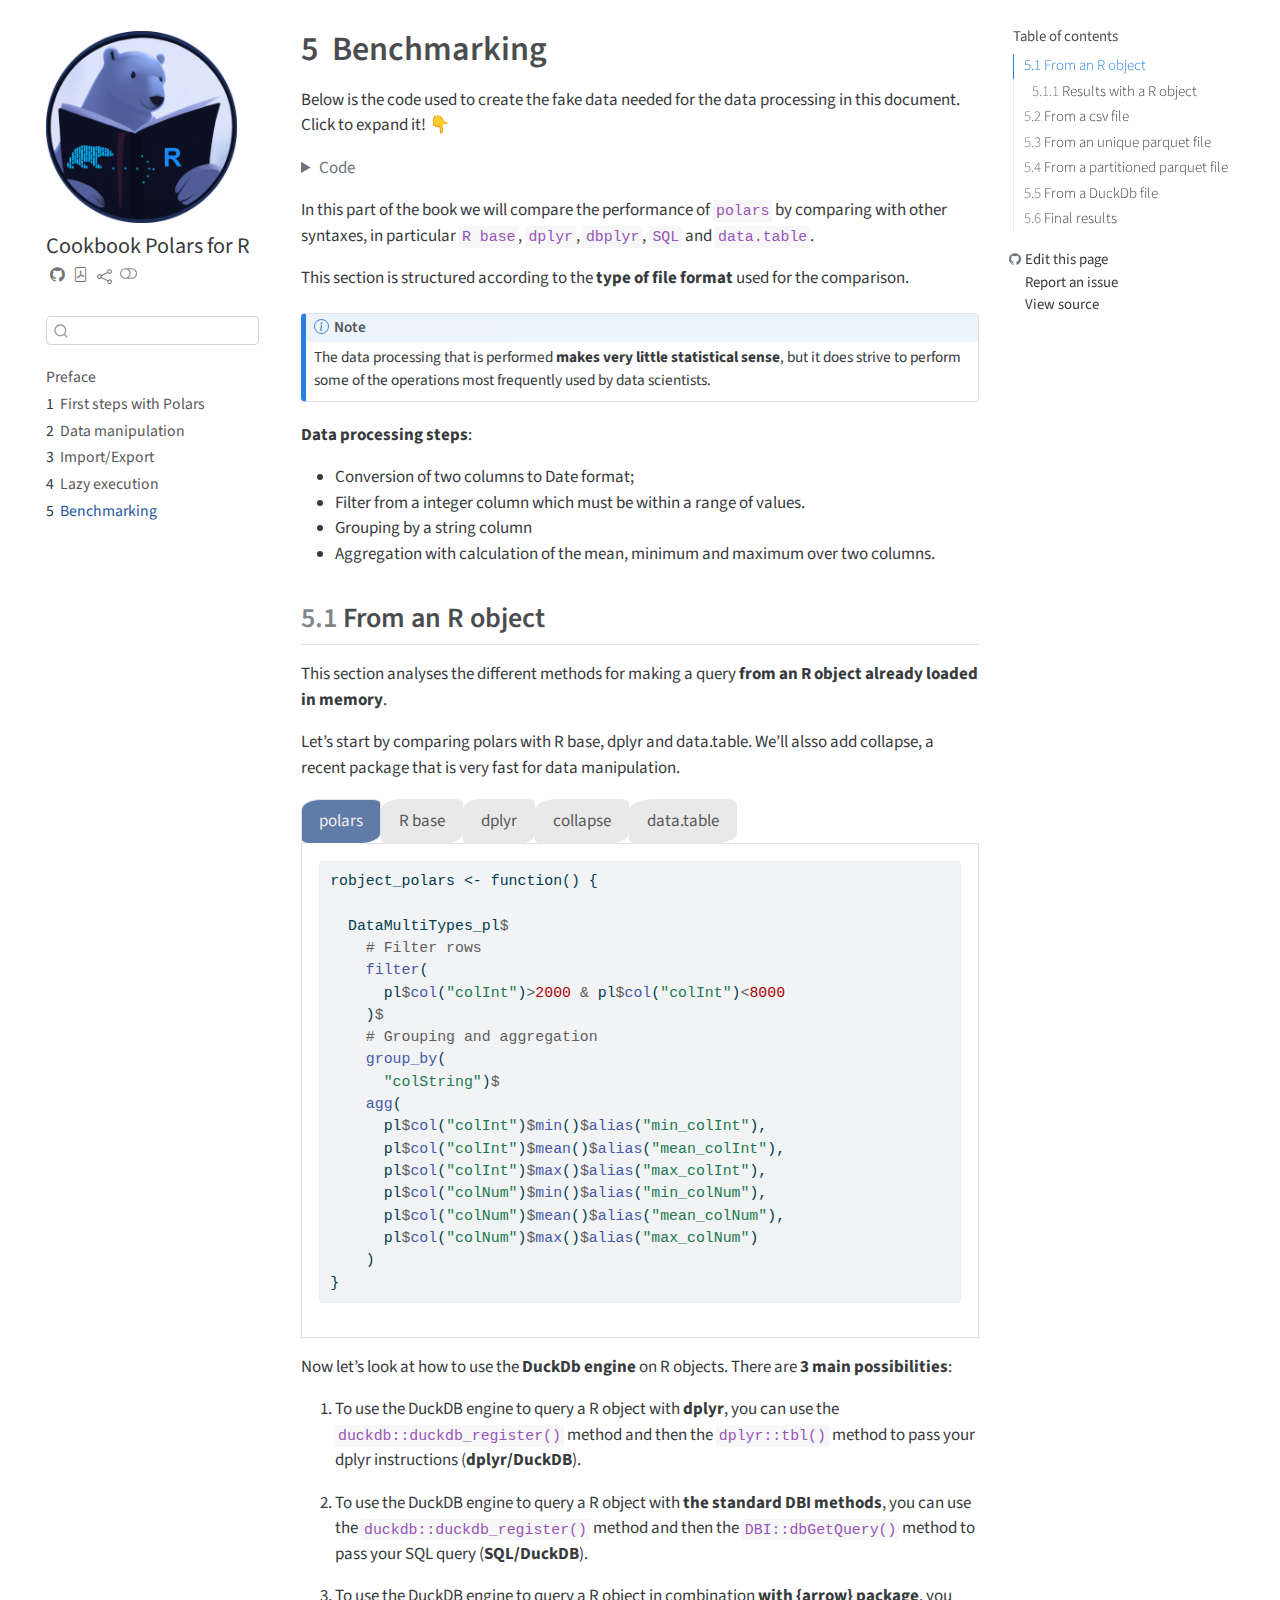
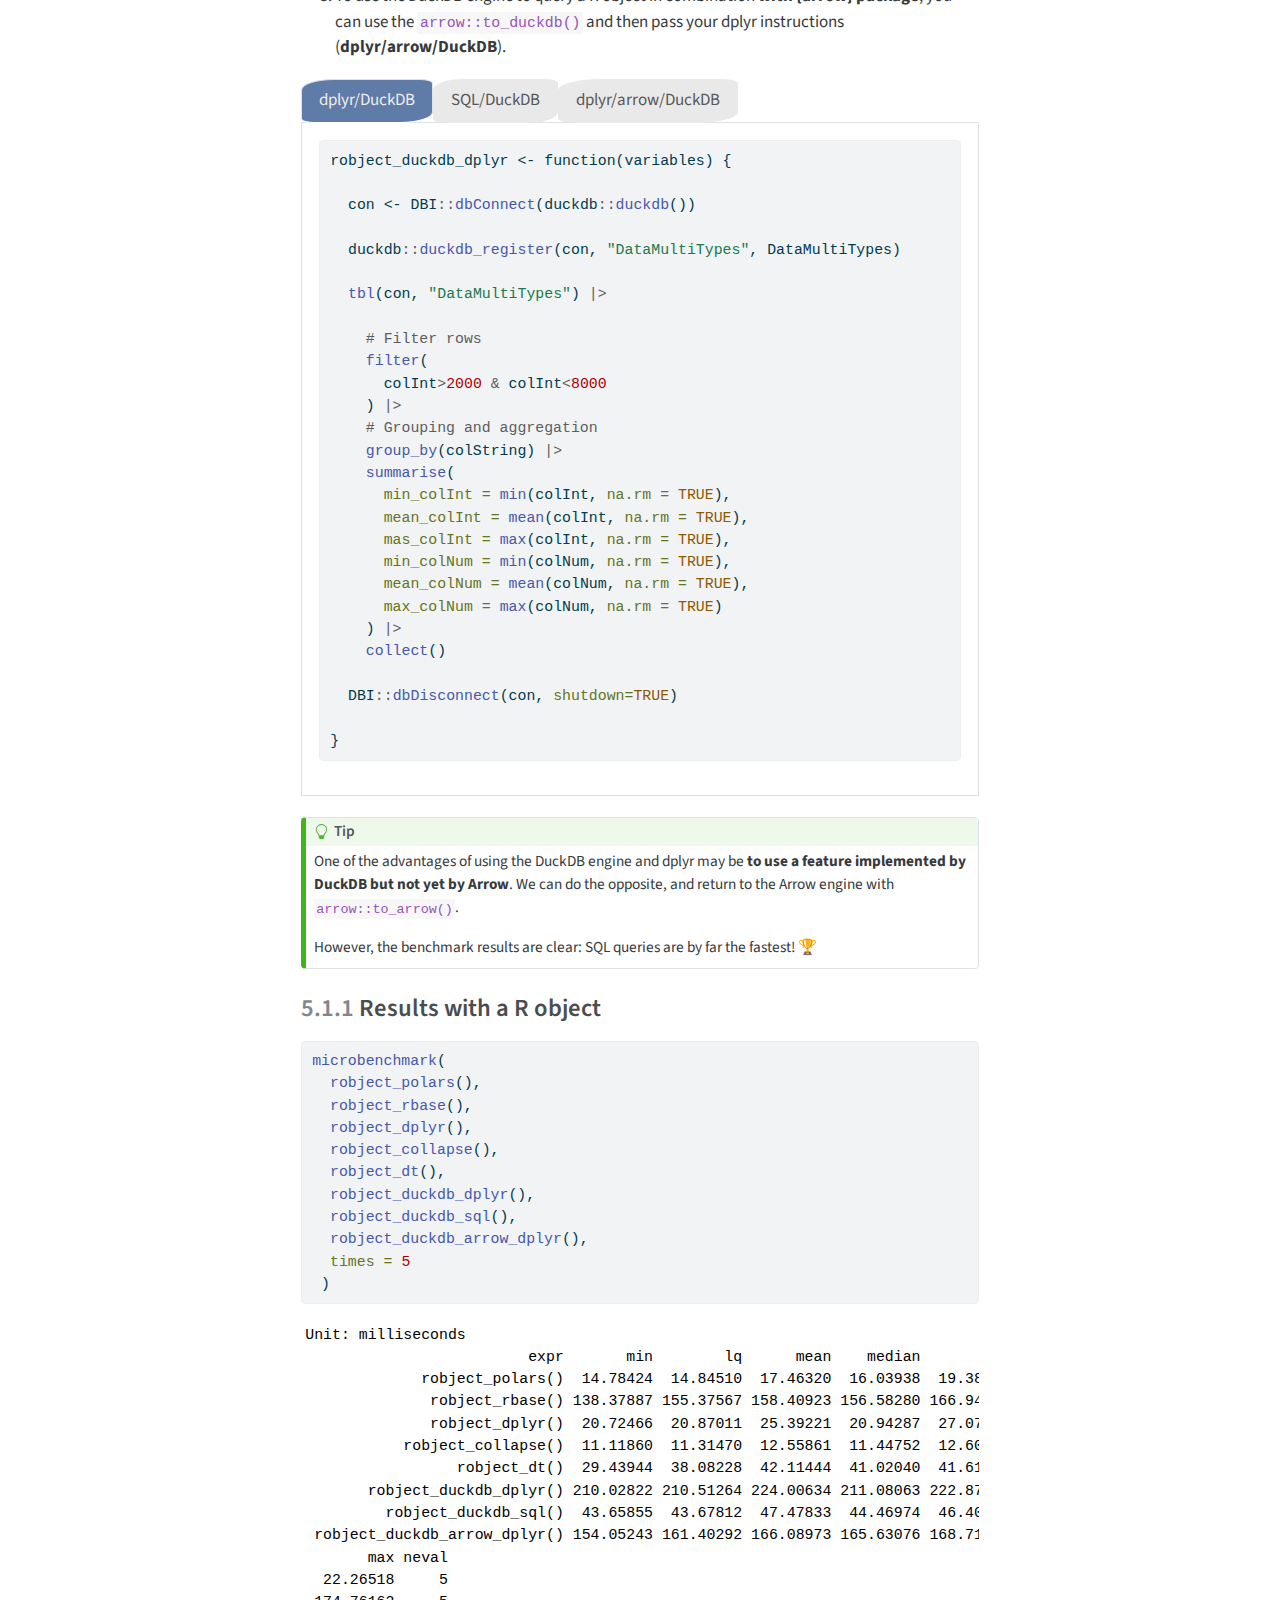
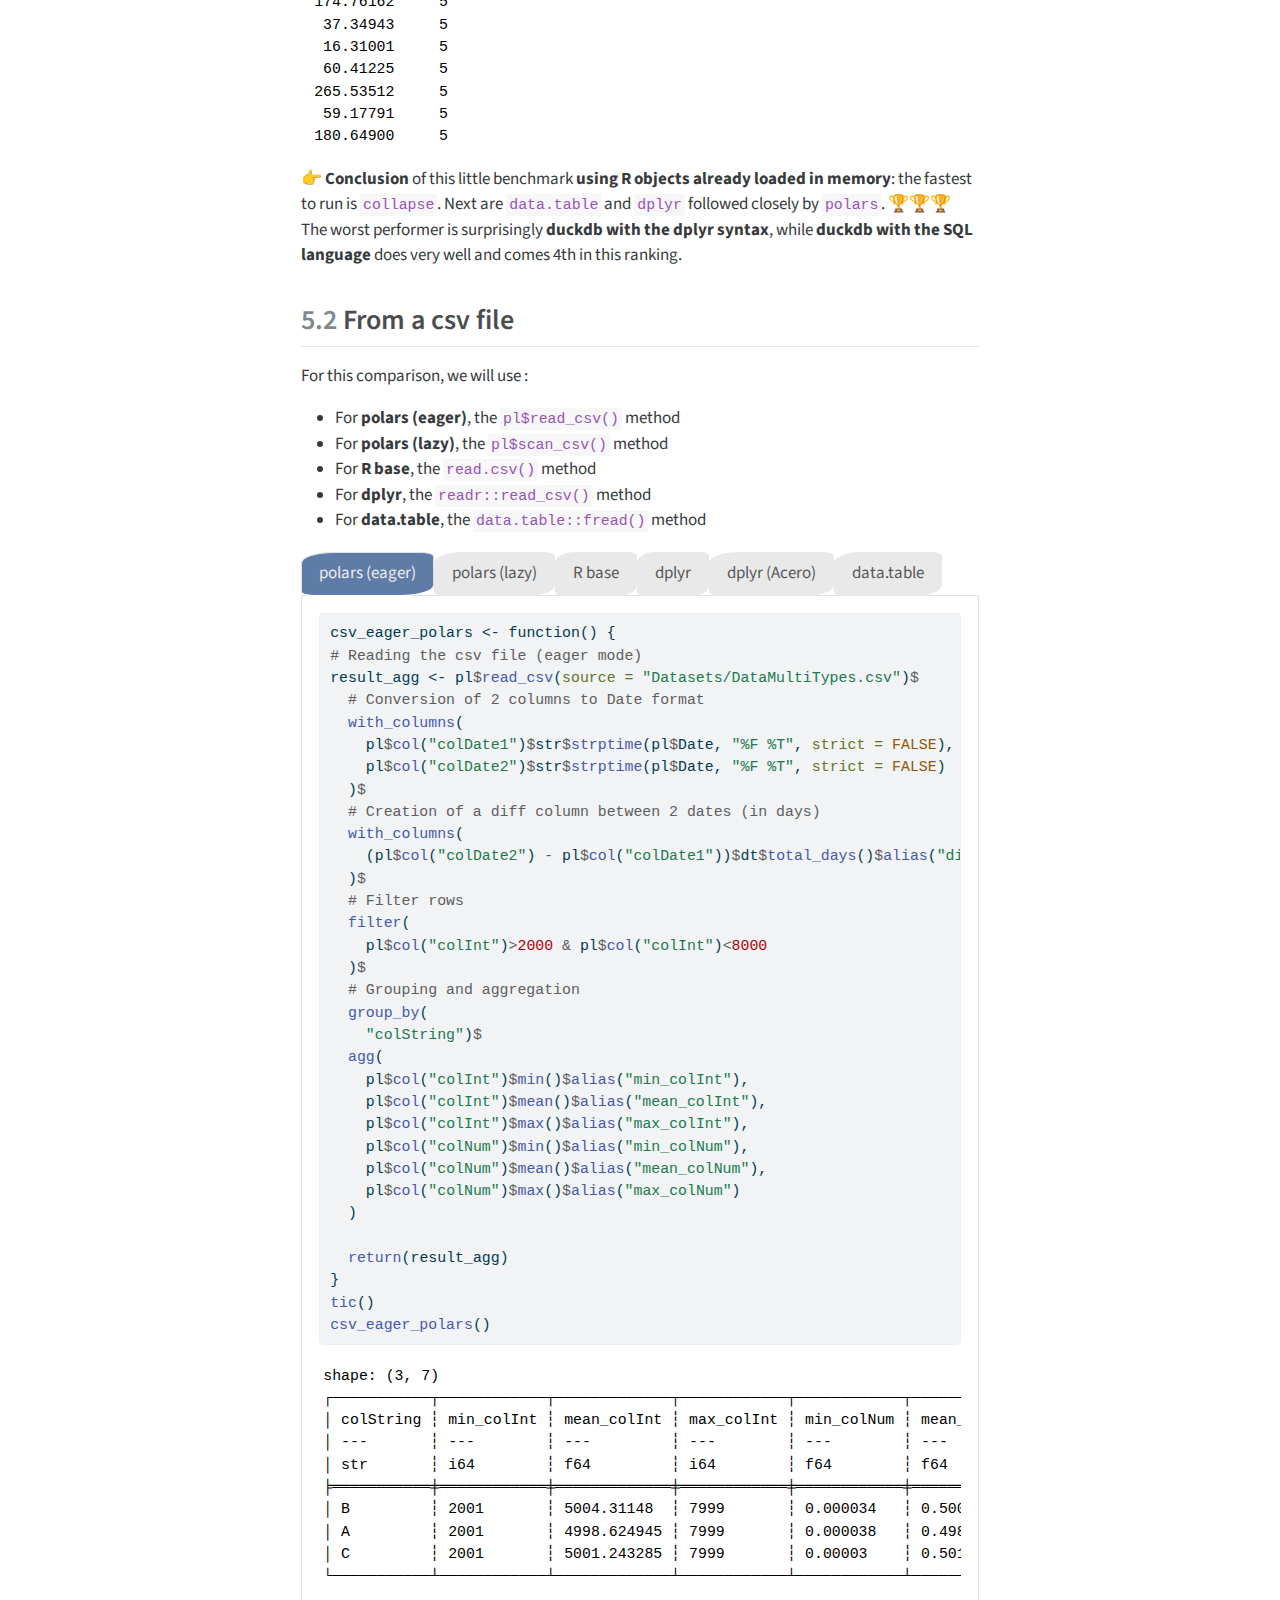
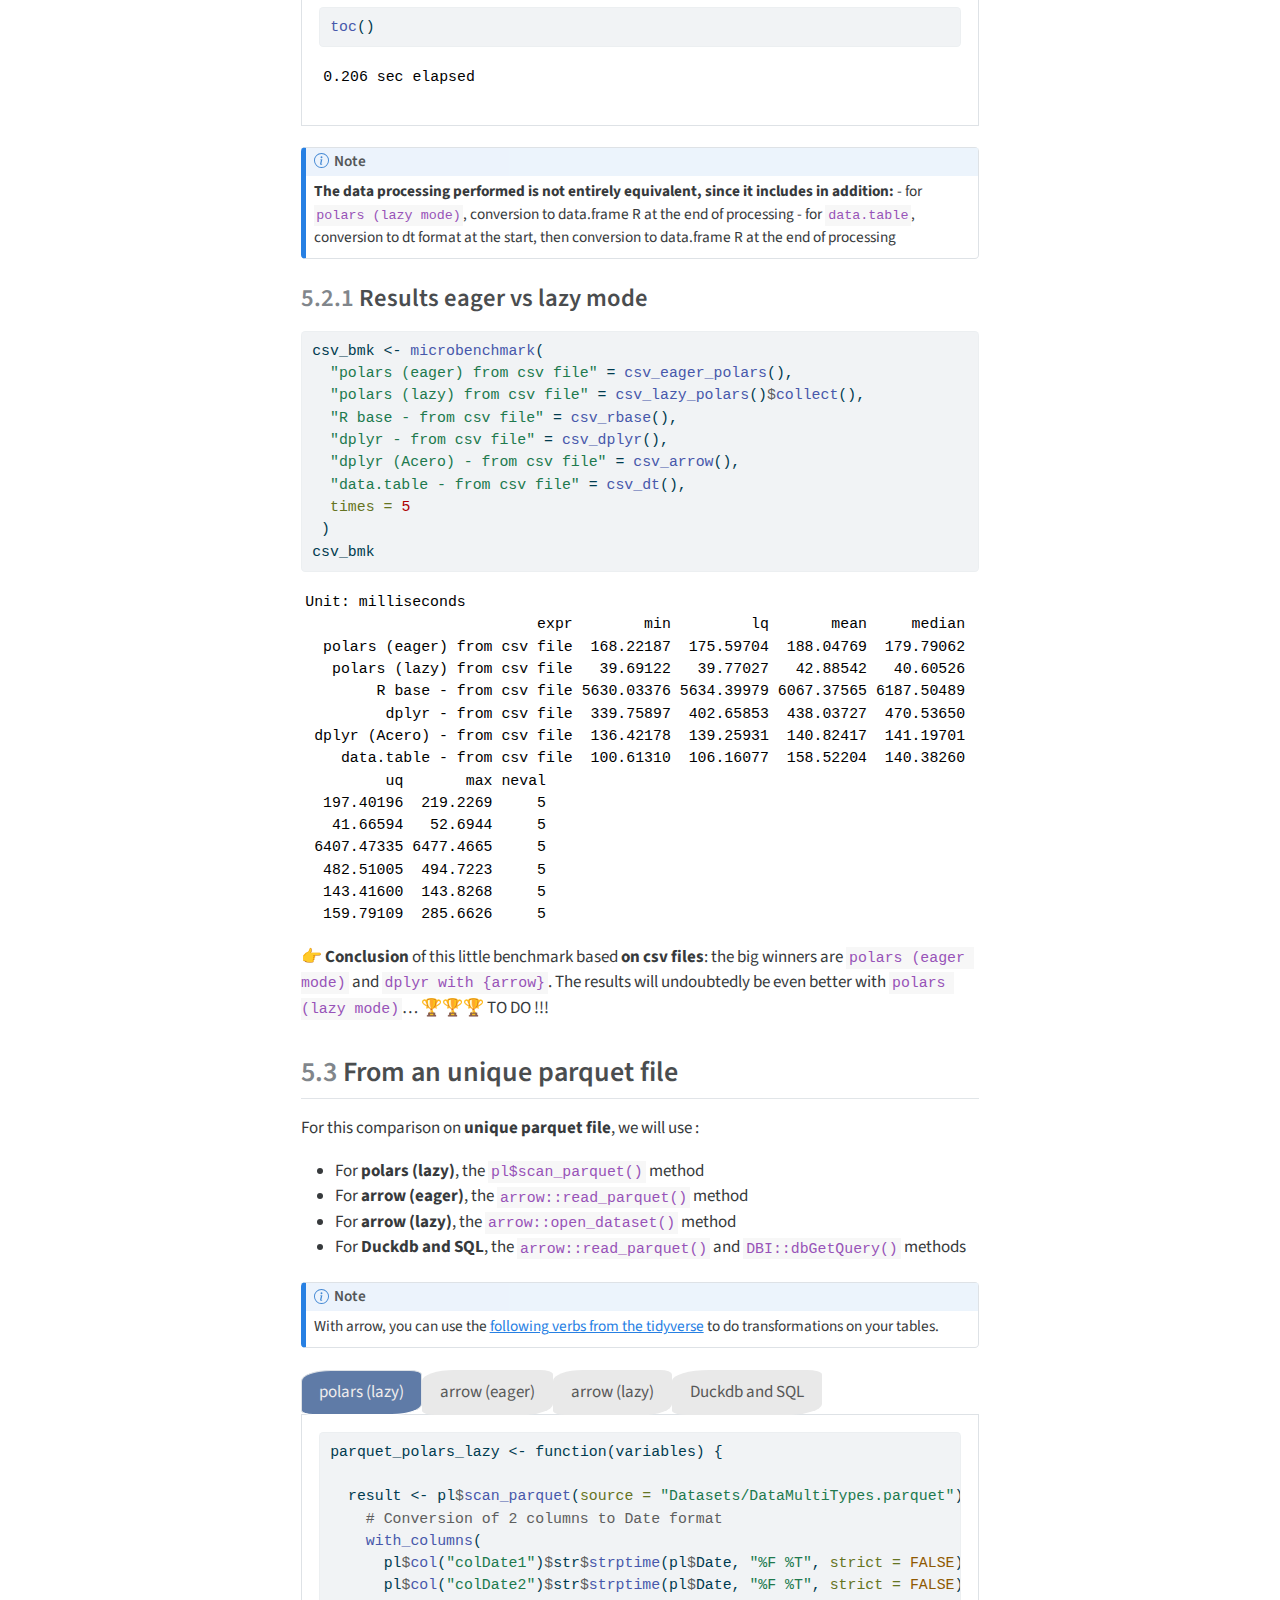
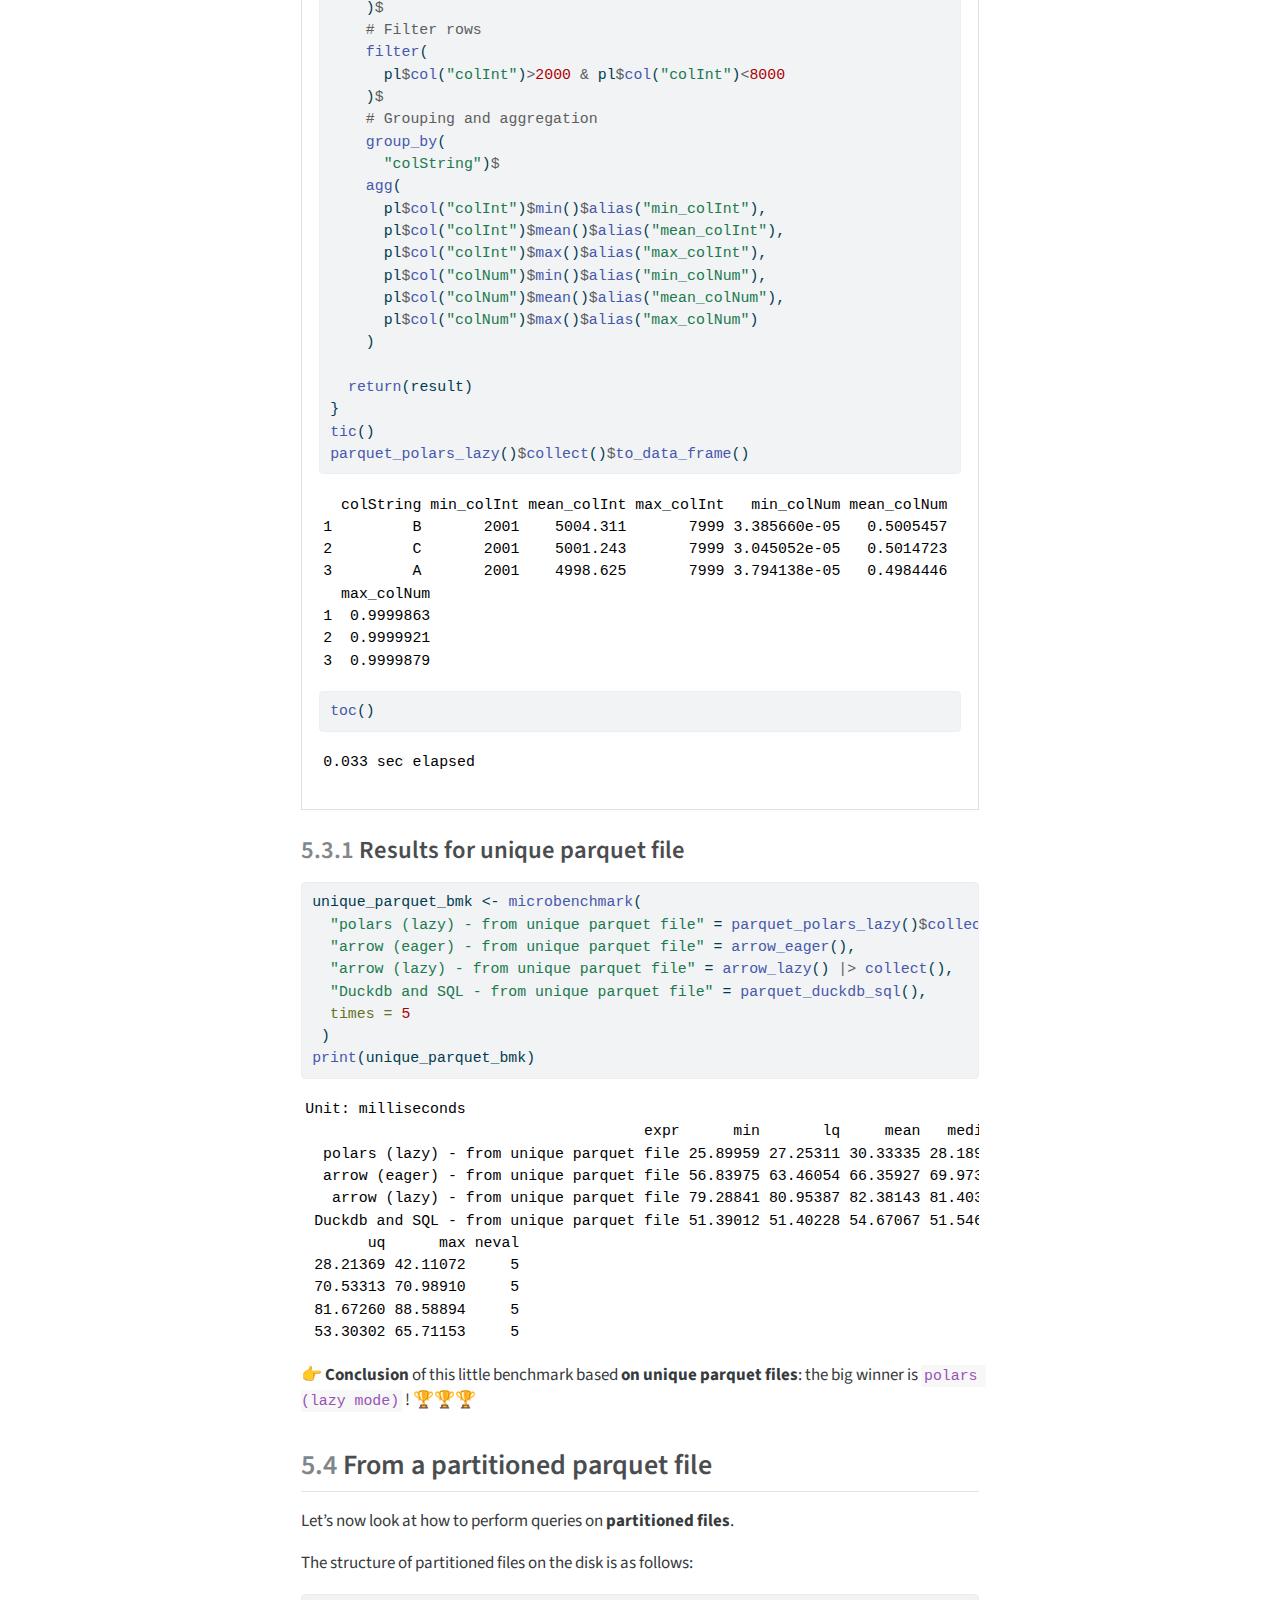
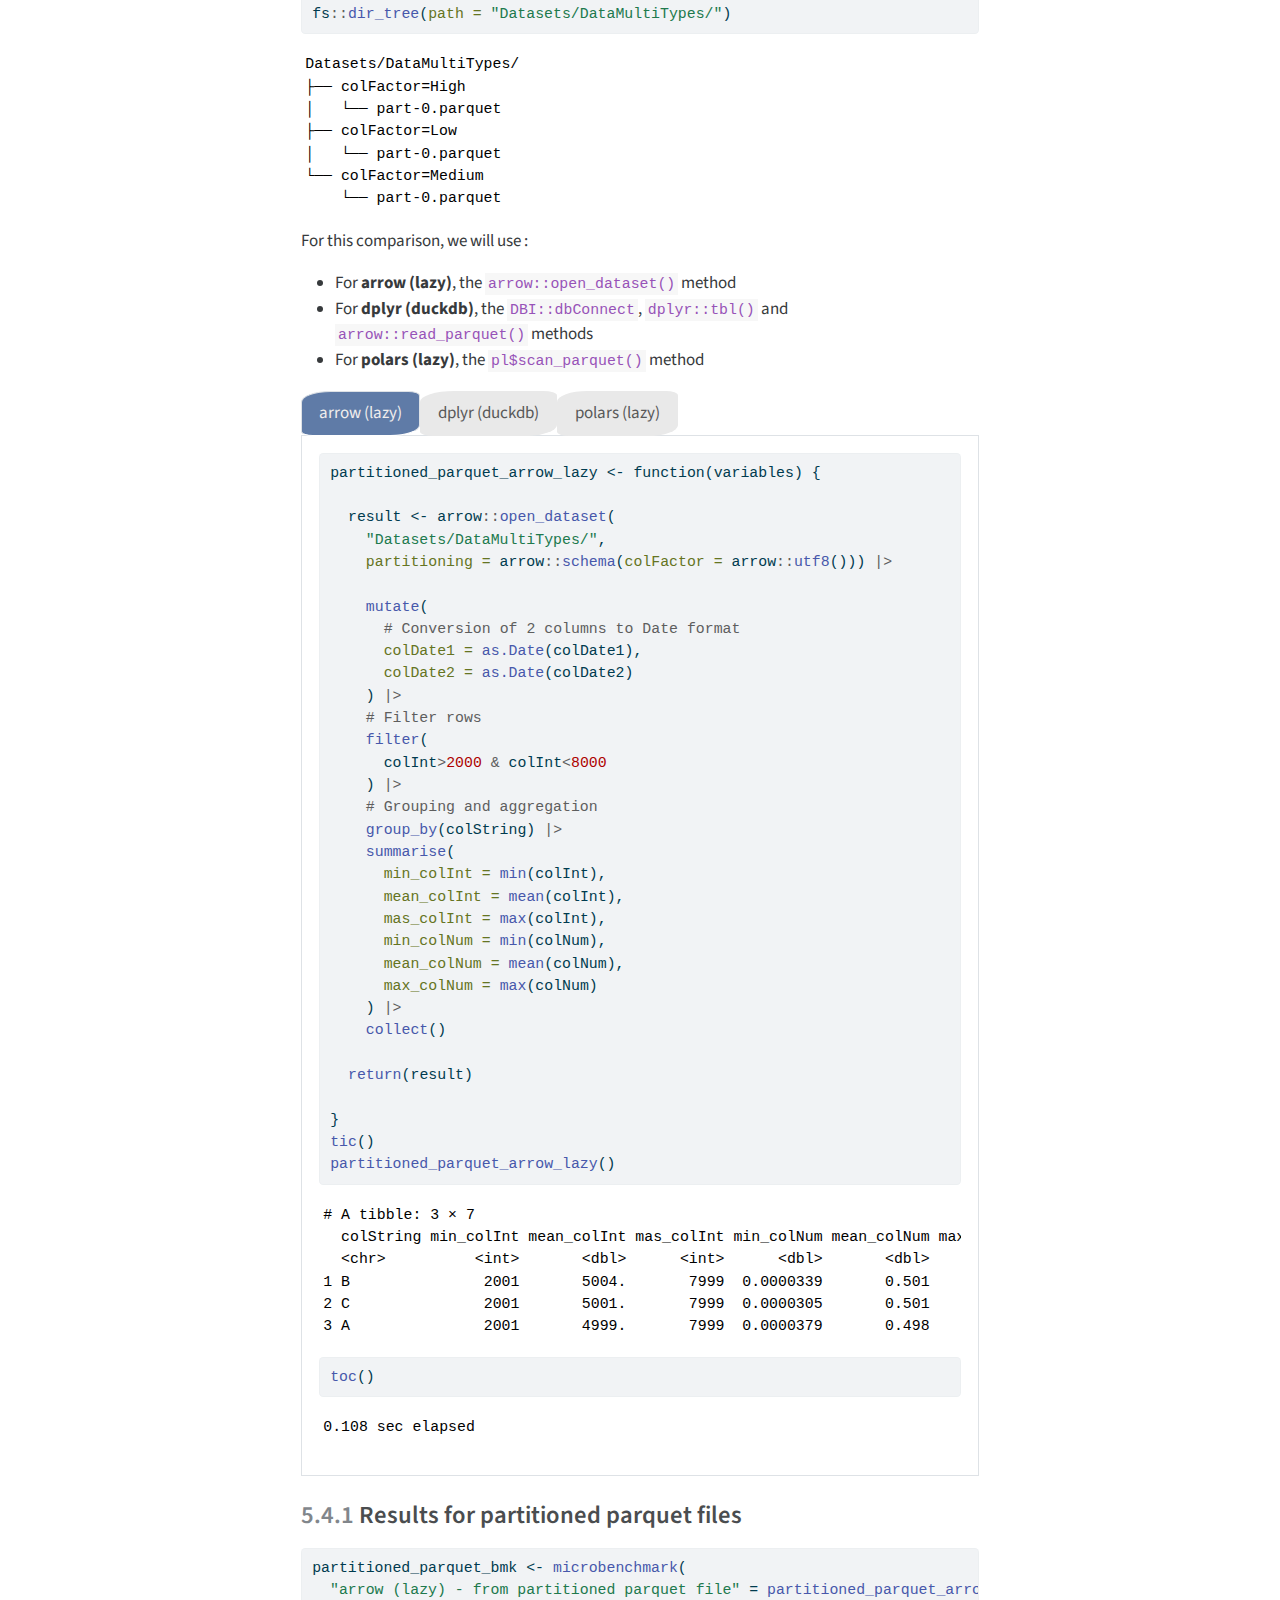
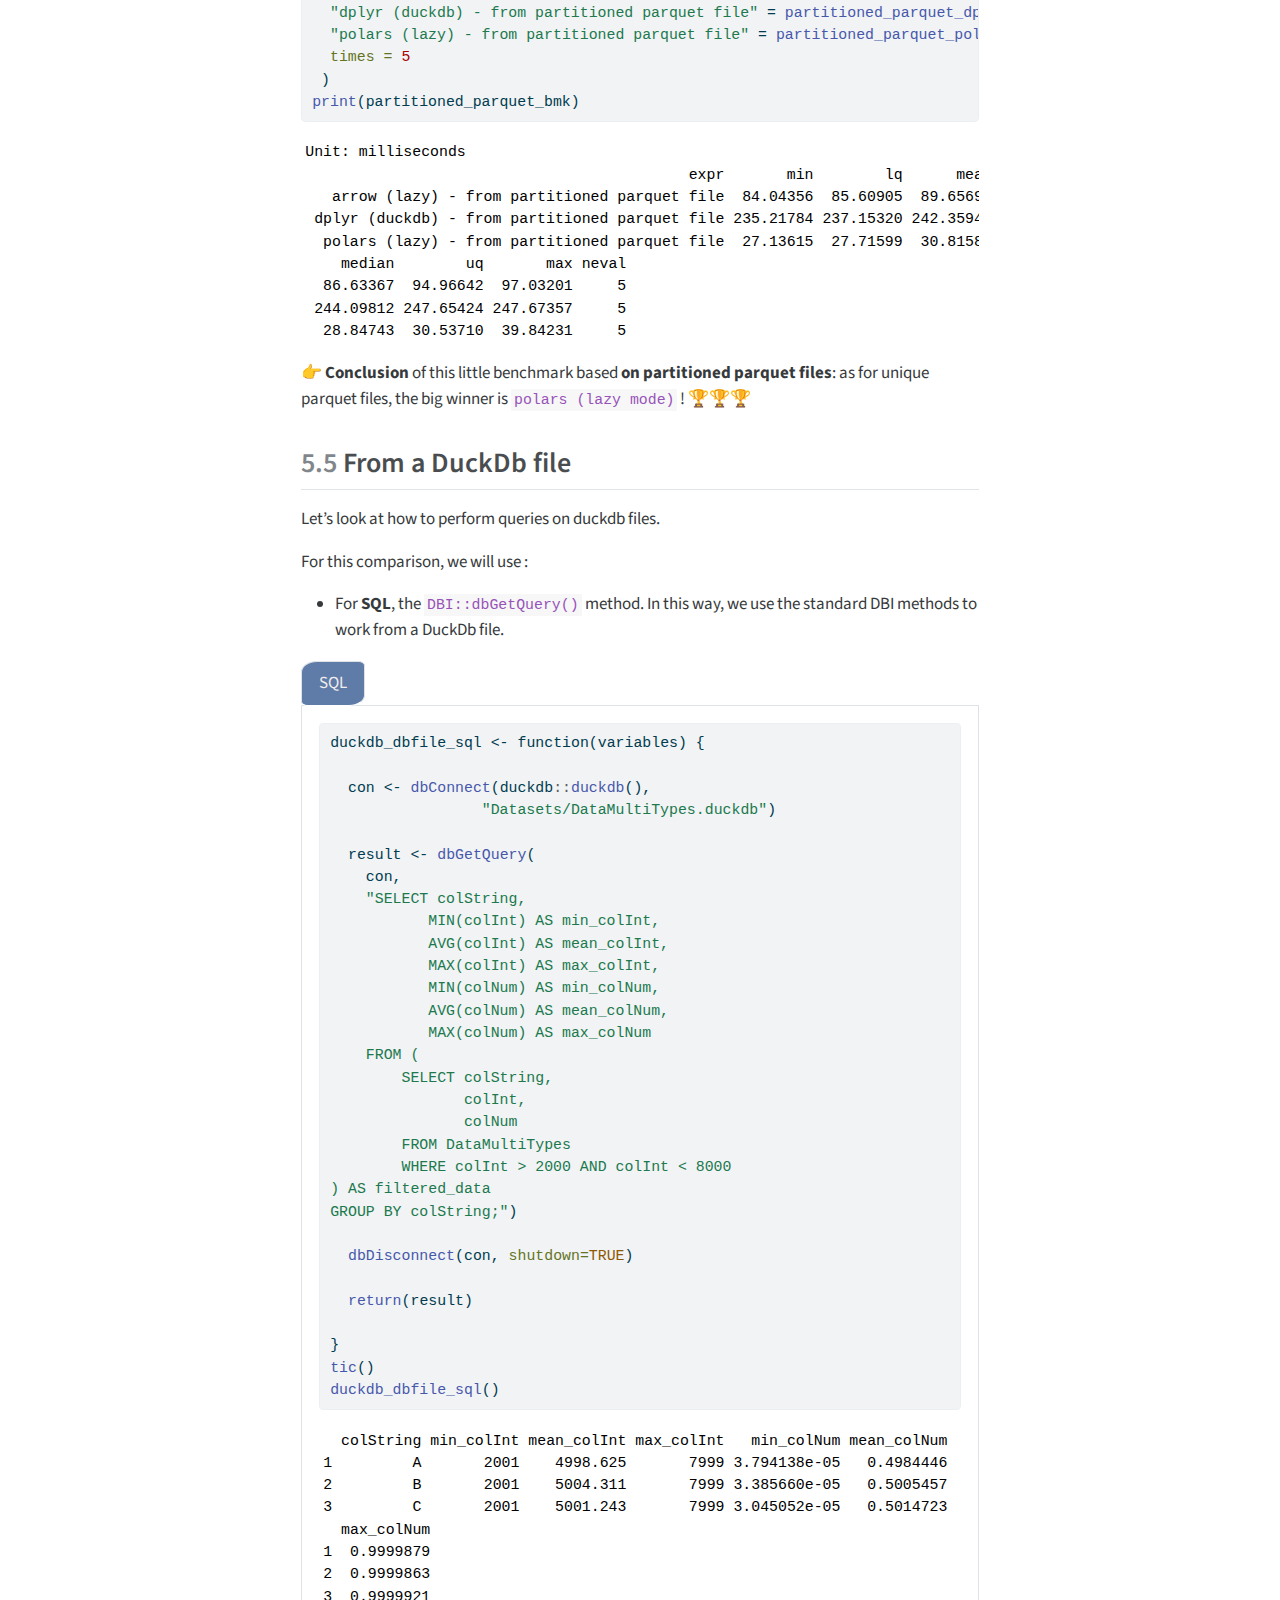
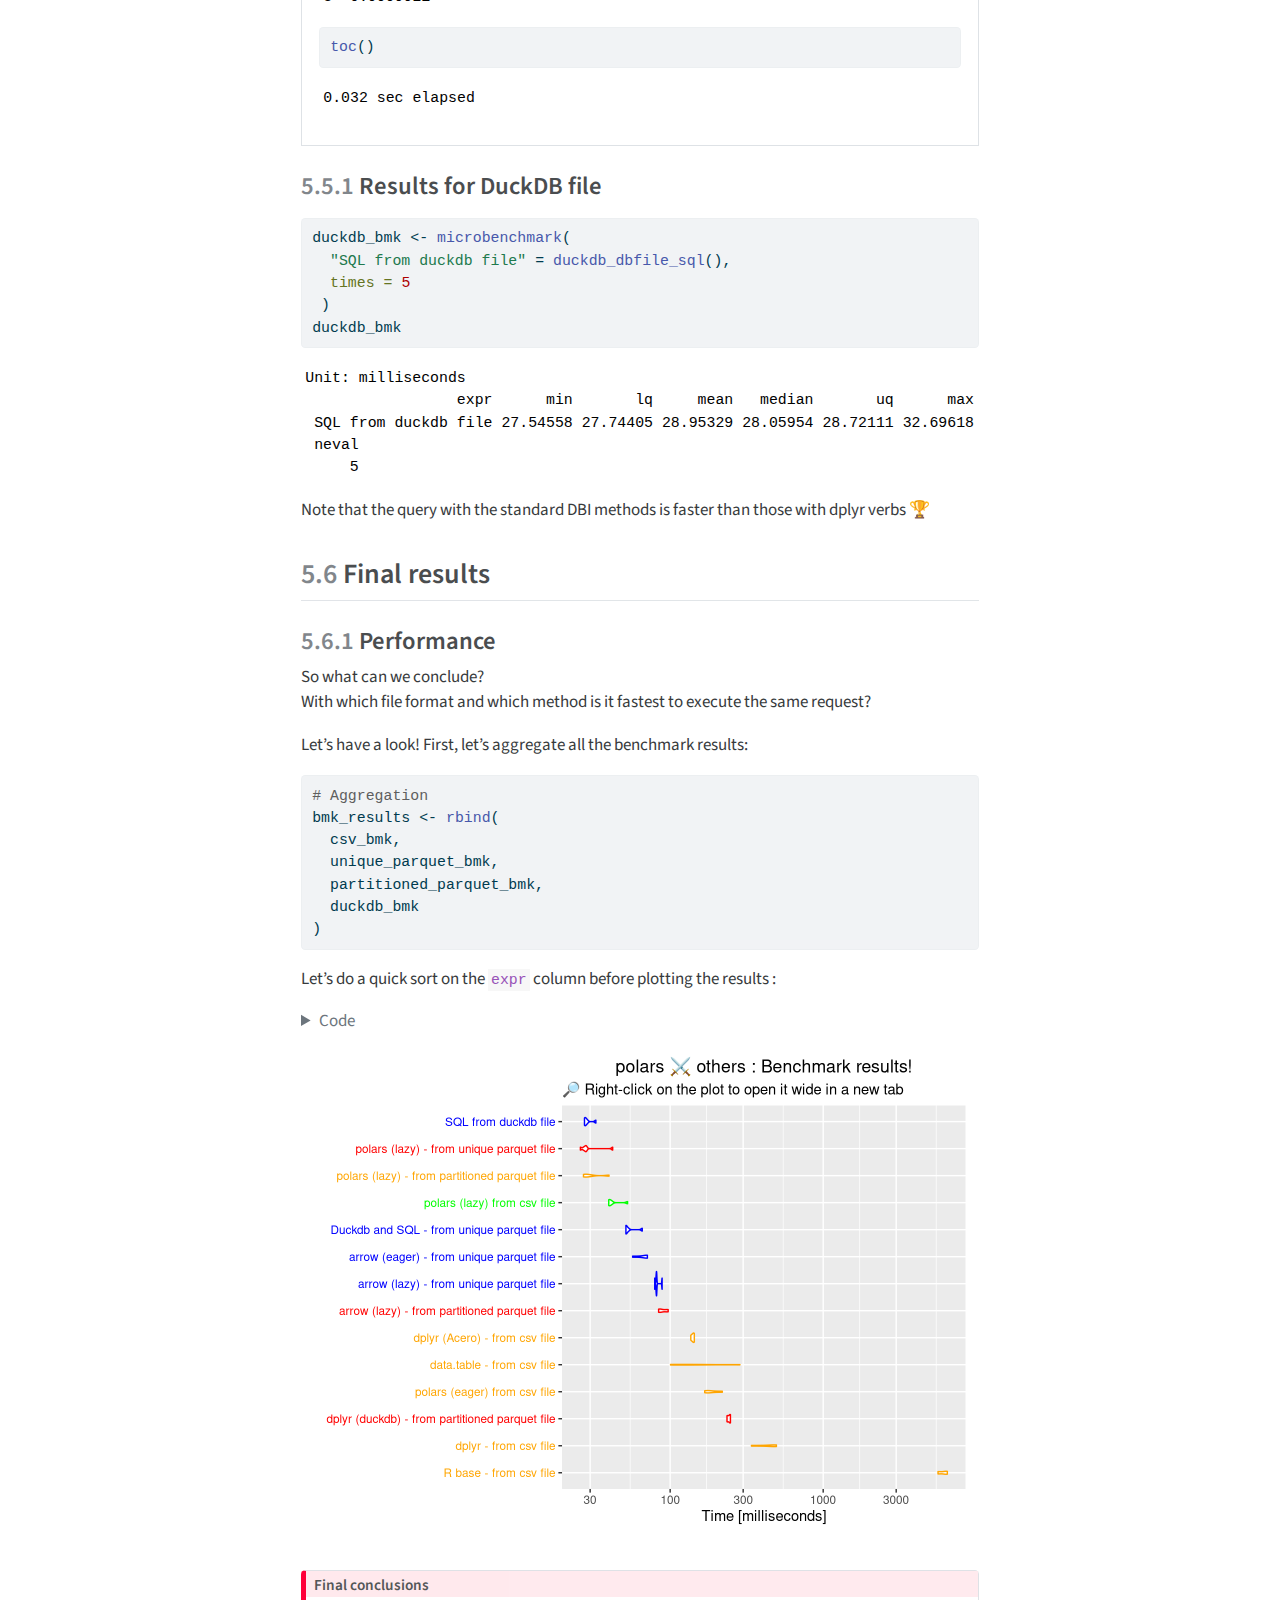
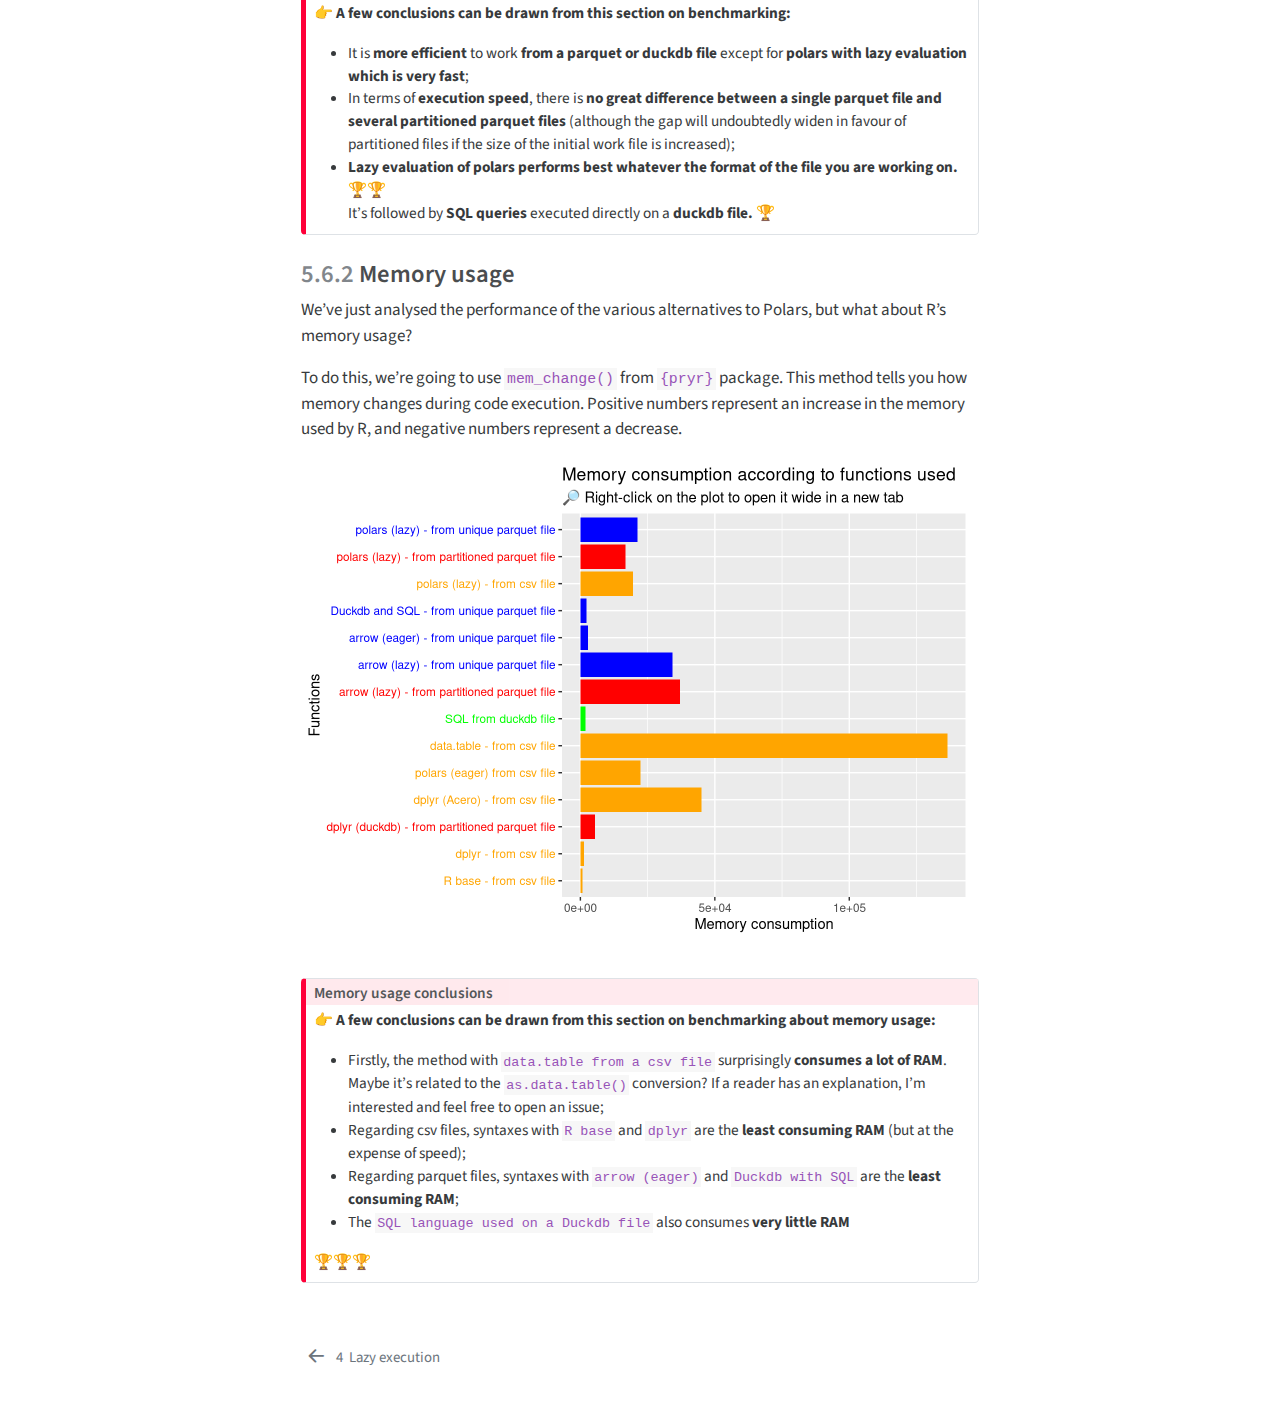
==== commit 6cfd8e69: "Built site for gh-pages" ====
--- a/benchmarking.html
+++ b/benchmarking.html
@@ -588,23 +588,23 @@
 <div class="cell-output cell-output-stdout">
 <pre><code>Unit: milliseconds
                          expr       min        lq      mean    median        uq
-             robject_polars()  13.03186  13.23499  15.89617  13.72545  18.18097
-              robject_rbase() 126.51380 138.18063 144.73172 146.71367 155.58595
-              robject_dplyr()  20.12208  20.17894  24.24235  20.32558  25.69742
-           robject_collapse()  10.86786  10.93133  12.13162  10.96312  12.19836
-                 robject_dt()  33.85300  36.40934  43.42313  39.92918  48.44861
-       robject_duckdb_dplyr() 192.12408 198.62490 211.38137 199.82336 213.03090
-         robject_duckdb_sql()  42.42224  42.73521  46.79665  43.07810  49.38019
- robject_duckdb_arrow_dplyr() 145.93299 153.72323 156.50125 154.10579 154.46916
+             robject_polars()  14.78424  14.84510  17.46320  16.03938  19.38211
+              robject_rbase() 138.37887 155.37567 158.40923 156.58280 166.94723
+              robject_dplyr()  20.72466  20.87011  25.39221  20.94287  27.07399
+           robject_collapse()  11.11860  11.31470  12.55861  11.44752  12.60225
+                 robject_dt()  29.43944  38.08228  42.11444  41.02040  41.61782
+       robject_duckdb_dplyr() 210.02822 210.51264 224.00634 211.08063 222.87507
+         robject_duckdb_sql()  43.65855  43.67812  47.47833  44.46974  46.40731
+ robject_duckdb_arrow_dplyr() 154.05243 161.40292 166.08973 165.63076 168.71354
        max neval
-  21.30760     5
- 156.66454     5
-  34.88773     5
-  15.69740     5
-  58.47553     5
- 253.30363     5
-  56.36749     5
- 174.27508     5</code></pre>
+  22.26518     5
+ 174.76162     5
+  37.34943     5
+  16.31001     5
+  60.41225     5
+ 265.53512     5
+  59.17791     5
+ 180.64900     5</code></pre>
 </div>
 </div>
 <p>👉 <strong>Conclusion</strong> of this little benchmark <strong>using R objects already loaded in memory</strong>: the fastest to run is <code>collapse</code>. Next are <code>data.table</code> and <code>dplyr</code> followed closely by <code>polars</code>. 🏆🏆🏆 The worst performer is surprisingly <strong>duckdb with the dplyr syntax</strong>, while <strong>duckdb with the SQL language</strong> does very well and comes 4th in this ranking.</p>
@@ -664,14 +664,14 @@
 │ ---       ┆ ---        ┆ ---         ┆ ---        ┆ ---        ┆ ---         ┆ ---        │
 │ str       ┆ i64        ┆ f64         ┆ i64        ┆ f64        ┆ f64         ┆ f64        │
 ╞═══════════╪════════════╪═════════════╪════════════╪════════════╪═════════════╪════════════╡
-│ C         ┆ 2001       ┆ 5001.243285 ┆ 7999       ┆ 0.00003    ┆ 0.501472    ┆ 0.999992   │
 │ B         ┆ 2001       ┆ 5004.31148  ┆ 7999       ┆ 0.000034   ┆ 0.500546    ┆ 0.999986   │
 │ A         ┆ 2001       ┆ 4998.624945 ┆ 7999       ┆ 0.000038   ┆ 0.498445    ┆ 0.999988   │
+│ C         ┆ 2001       ┆ 5001.243285 ┆ 7999       ┆ 0.00003    ┆ 0.501472    ┆ 0.999992   │
 └───────────┴────────────┴─────────────┴────────────┴────────────┴─────────────┴────────────┘</code></pre>
 </div>
 <div class="sourceCode cell-code" id="cb14"><pre class="sourceCode r code-with-copy"><code class="sourceCode r"><span id="cb14-1"><a href="#cb14-1" aria-hidden="true" tabindex="-1"></a><span class="fu">toc</span>()</span></code><button title="Copy to Clipboard" class="code-copy-button"><i class="bi"></i></button></pre></div>
 <div class="cell-output cell-output-stdout">
-<pre><code>0.185 sec elapsed</code></pre>
+<pre><code>0.206 sec elapsed</code></pre>
 </div>
 </div>
 </div>
@@ -716,14 +716,14 @@
 │ ---       ┆ ---        ┆ ---         ┆ ---        ┆ ---        ┆ ---         ┆ ---        │
 │ str       ┆ i64        ┆ f64         ┆ i64        ┆ f64        ┆ f64         ┆ f64        │
 ╞═══════════╪════════════╪═════════════╪════════════╪════════════╪═════════════╪════════════╡
-│ B         ┆ 2001       ┆ 5004.31148  ┆ 7999       ┆ 0.000034   ┆ 0.500546    ┆ 0.999986   │
 │ C         ┆ 2001       ┆ 5001.243285 ┆ 7999       ┆ 0.00003    ┆ 0.501472    ┆ 0.999992   │
 │ A         ┆ 2001       ┆ 4998.624945 ┆ 7999       ┆ 0.000038   ┆ 0.498445    ┆ 0.999988   │
+│ B         ┆ 2001       ┆ 5004.31148  ┆ 7999       ┆ 0.000034   ┆ 0.500546    ┆ 0.999986   │
 └───────────┴────────────┴─────────────┴────────────┴────────────┴─────────────┴────────────┘</code></pre>
 </div>
 <div class="sourceCode cell-code" id="cb18"><pre class="sourceCode r code-with-copy"><code class="sourceCode r"><span id="cb18-1"><a href="#cb18-1" aria-hidden="true" tabindex="-1"></a><span class="fu">toc</span>()</span></code><button title="Copy to Clipboard" class="code-copy-button"><i class="bi"></i></button></pre></div>
 <div class="cell-output cell-output-stdout">
-<pre><code>0.042 sec elapsed</code></pre>
+<pre><code>0.043 sec elapsed</code></pre>
 </div>
 </div>
 </div>
@@ -765,7 +765,7 @@
 <span id="cb20-34"><a href="#cb20-34" aria-hidden="true" tabindex="-1"></a>res_rbase <span class="ot">&lt;-</span> <span class="fu">csv_rbase</span>()</span>
 <span id="cb20-35"><a href="#cb20-35" aria-hidden="true" tabindex="-1"></a><span class="fu">toc</span>()</span></code><button title="Copy to Clipboard" class="code-copy-button"><i class="bi"></i></button></pre></div>
 <div class="cell-output cell-output-stdout">
-<pre><code>5.907 sec elapsed</code></pre>
+<pre><code>6.284 sec elapsed</code></pre>
 </div>
 <div class="sourceCode cell-code" id="cb22"><pre class="sourceCode r code-with-copy"><code class="sourceCode r"><span id="cb22-1"><a href="#cb22-1" aria-hidden="true" tabindex="-1"></a><span class="fu">print</span>(res_rbase)</span></code><button title="Copy to Clipboard" class="code-copy-button"><i class="bi"></i></button></pre></div>
 <div class="cell-output cell-output-stdout">
@@ -823,7 +823,7 @@
 <span id="cb24-39"><a href="#cb24-39" aria-hidden="true" tabindex="-1"></a>res_dplyr <span class="ot">&lt;-</span> <span class="fu">csv_dplyr</span>()</span>
 <span id="cb24-40"><a href="#cb24-40" aria-hidden="true" tabindex="-1"></a><span class="fu">toc</span>()</span></code><button title="Copy to Clipboard" class="code-copy-button"><i class="bi"></i></button></pre></div>
 <div class="cell-output cell-output-stdout">
-<pre><code>0.595 sec elapsed</code></pre>
+<pre><code>0.594 sec elapsed</code></pre>
 </div>
 <div class="sourceCode cell-code" id="cb26"><pre class="sourceCode r code-with-copy"><code class="sourceCode r"><span id="cb26-1"><a href="#cb26-1" aria-hidden="true" tabindex="-1"></a><span class="fu">print</span>(res_dplyr)</span></code><button title="Copy to Clipboard" class="code-copy-button"><i class="bi"></i></button></pre></div>
 <div class="cell-output cell-output-stdout">
@@ -881,16 +881,16 @@
 <span id="cb28-41"><a href="#cb28-41" aria-hidden="true" tabindex="-1"></a>res_arrow <span class="ot">&lt;-</span> <span class="fu">csv_arrow</span>()</span>
 <span id="cb28-42"><a href="#cb28-42" aria-hidden="true" tabindex="-1"></a><span class="fu">toc</span>()</span></code><button title="Copy to Clipboard" class="code-copy-button"><i class="bi"></i></button></pre></div>
 <div class="cell-output cell-output-stdout">
-<pre><code>0.219 sec elapsed</code></pre>
+<pre><code>0.225 sec elapsed</code></pre>
 </div>
 <div class="sourceCode cell-code" id="cb30"><pre class="sourceCode r code-with-copy"><code class="sourceCode r"><span id="cb30-1"><a href="#cb30-1" aria-hidden="true" tabindex="-1"></a><span class="fu">print</span>(res_arrow)</span></code><button title="Copy to Clipboard" class="code-copy-button"><i class="bi"></i></button></pre></div>
 <div class="cell-output cell-output-stdout">
 <pre><code># A tibble: 3 × 7
   colString min_colInt mean_colInt mas_colInt min_colNum mean_colNum max_colNum
   &lt;chr&gt;          &lt;int&gt;       &lt;dbl&gt;      &lt;int&gt;      &lt;dbl&gt;       &lt;dbl&gt;      &lt;dbl&gt;
-1 B               2001       5004.       7999  0.0000339       0.501       1.00
+1 A               2001       4999.       7999  0.0000379       0.498       1.00
 2 C               2001       5001.       7999  0.0000305       0.501       1.00
-3 A               2001       4999.       7999  0.0000379       0.498       1.00</code></pre>
+3 B               2001       5004.       7999  0.0000339       0.501       1.00</code></pre>
 </div>
 </div>
 </div>
@@ -933,7 +933,7 @@
 </div>
 <div class="sourceCode cell-code" id="cb34"><pre class="sourceCode r code-with-copy"><code class="sourceCode r"><span id="cb34-1"><a href="#cb34-1" aria-hidden="true" tabindex="-1"></a><span class="fu">toc</span>()</span></code><button title="Copy to Clipboard" class="code-copy-button"><i class="bi"></i></button></pre></div>
 <div class="cell-output cell-output-stdout">
-<pre><code>0.13 sec elapsed</code></pre>
+<pre><code>0.128 sec elapsed</code></pre>
 </div>
 </div>
 </div>
@@ -968,19 +968,19 @@
 <div class="cell-output cell-output-stdout">
 <pre><code>Unit: milliseconds
                           expr        min         lq       mean     median
-  polars (eager) from csv file  148.94491  155.14969  159.60760  159.63616
-   polars (lazy) from csv file   38.91815   39.65811   42.14397   39.71383
-        R base - from csv file 5370.82571 5373.99744 5764.07234 5809.53876
-         dplyr - from csv file  338.33589  363.24766  424.83000  460.32386
- dplyr (Acero) - from csv file  132.50560  134.06000  136.29709  136.29900
-    data.table - from csv file  107.02827  119.78697  157.41790  136.23280
-         uq        max neval
-  162.31805  171.98917     5
-   39.80372   52.62602     5
- 6048.11190 6217.88788     5
-  468.89180  493.35082     5
-  138.98168  139.63917     5
-  138.83724  285.20423     5</code></pre>
+  polars (eager) from csv file  168.22187  175.59704  188.04769  179.79062
+   polars (lazy) from csv file   39.69122   39.77027   42.88542   40.60526
+        R base - from csv file 5630.03376 5634.39979 6067.37565 6187.50489
+         dplyr - from csv file  339.75897  402.65853  438.03727  470.53650
+ dplyr (Acero) - from csv file  136.42178  139.25931  140.82417  141.19701
+    data.table - from csv file  100.61310  106.16077  158.52204  140.38260
+         uq       max neval
+  197.40196  219.2269     5
+   41.66594   52.6944     5
+ 6407.47335 6477.4665     5
+  482.51005  494.7223     5
+  143.41600  143.8268     5
+  159.79109  285.6626     5</code></pre>
 </div>
 </div>
 <p>👉 <strong>Conclusion</strong> of this little benchmark based <strong>on csv files</strong>: the big winners are <code>polars (eager mode)</code> and <code>dplyr with {arrow}</code>. The results will undoubtedly be even better with <code>polars (lazy mode)</code>… 🏆🏆🏆 TO DO !!!</p>
@@ -1043,17 +1043,17 @@
 <span id="cb38-28"><a href="#cb38-28" aria-hidden="true" tabindex="-1"></a><span class="fu">parquet_polars_lazy</span>()<span class="sc">$</span><span class="fu">collect</span>()<span class="sc">$</span><span class="fu">to_data_frame</span>()</span></code><button title="Copy to Clipboard" class="code-copy-button"><i class="bi"></i></button></pre></div>
 <div class="cell-output cell-output-stdout">
 <pre><code>  colString min_colInt mean_colInt max_colInt   min_colNum mean_colNum
-1         A       2001    4998.625       7999 3.794138e-05   0.4984446
-2         B       2001    5004.311       7999 3.385660e-05   0.5005457
-3         C       2001    5001.243       7999 3.045052e-05   0.5014723
+1         B       2001    5004.311       7999 3.385660e-05   0.5005457
+2         C       2001    5001.243       7999 3.045052e-05   0.5014723
+3         A       2001    4998.625       7999 3.794138e-05   0.4984446
   max_colNum
-1  0.9999879
-2  0.9999863
-3  0.9999921</code></pre>
+1  0.9999863
+2  0.9999921
+3  0.9999879</code></pre>
 </div>
 <div class="sourceCode cell-code" id="cb40"><pre class="sourceCode r code-with-copy"><code class="sourceCode r"><span id="cb40-1"><a href="#cb40-1" aria-hidden="true" tabindex="-1"></a><span class="fu">toc</span>()</span></code><button title="Copy to Clipboard" class="code-copy-button"><i class="bi"></i></button></pre></div>
 <div class="cell-output cell-output-stdout">
-<pre><code>0.034 sec elapsed</code></pre>
+<pre><code>0.033 sec elapsed</code></pre>
 </div>
 </div>
 </div>
@@ -1098,7 +1098,7 @@
 </div>
 <div class="sourceCode cell-code" id="cb44"><pre class="sourceCode r code-with-copy"><code class="sourceCode r"><span id="cb44-1"><a href="#cb44-1" aria-hidden="true" tabindex="-1"></a><span class="fu">toc</span>()</span></code><button title="Copy to Clipboard" class="code-copy-button"><i class="bi"></i></button></pre></div>
 <div class="cell-output cell-output-stdout">
-<pre><code>0.091 sec elapsed</code></pre>
+<pre><code>0.096 sec elapsed</code></pre>
 </div>
 </div>
 </div>
@@ -1137,13 +1137,13 @@
 <pre><code># A tibble: 3 × 7
   colString min_colInt mean_colInt mas_colInt min_colNum mean_colNum max_colNum
   &lt;chr&gt;          &lt;int&gt;       &lt;dbl&gt;      &lt;int&gt;      &lt;dbl&gt;       &lt;dbl&gt;      &lt;dbl&gt;
-1 B               2001       5004.       7999  0.0000339       0.501       1.00
-2 C               2001       5001.       7999  0.0000305       0.501       1.00
+1 C               2001       5001.       7999  0.0000305       0.501       1.00
+2 B               2001       5004.       7999  0.0000339       0.501       1.00
 3 A               2001       4999.       7999  0.0000379       0.498       1.00</code></pre>
 </div>
 <div class="sourceCode cell-code" id="cb48"><pre class="sourceCode r code-with-copy"><code class="sourceCode r"><span id="cb48-1"><a href="#cb48-1" aria-hidden="true" tabindex="-1"></a><span class="fu">toc</span>()</span></code><button title="Copy to Clipboard" class="code-copy-button"><i class="bi"></i></button></pre></div>
 <div class="cell-output cell-output-stdout">
-<pre><code>0.109 sec elapsed</code></pre>
+<pre><code>0.119 sec elapsed</code></pre>
 </div>
 </div>
 </div>
@@ -1189,7 +1189,7 @@
 </div>
 <div class="sourceCode cell-code" id="cb52"><pre class="sourceCode r code-with-copy"><code class="sourceCode r"><span id="cb52-1"><a href="#cb52-1" aria-hidden="true" tabindex="-1"></a><span class="fu">toc</span>()</span></code><button title="Copy to Clipboard" class="code-copy-button"><i class="bi"></i></button></pre></div>
 <div class="cell-output cell-output-stdout">
-<pre><code>0.052 sec elapsed</code></pre>
+<pre><code>0.053 sec elapsed</code></pre>
 </div>
 </div>
 </div>
@@ -1209,15 +1209,15 @@
 <div class="cell-output cell-output-stdout">
 <pre><code>Unit: milliseconds
                                       expr      min       lq     mean   median
-  polars (lazy) - from unique parquet file 25.10979 25.51126 28.86765 26.11287
-  arrow (eager) - from unique parquet file 55.72268 61.60514 64.90078 67.52208
-   arrow (lazy) - from unique parquet file 75.55081 82.20379 81.35891 82.74228
- Duckdb and SQL - from unique parquet file 48.67933 50.17650 53.24725 50.23638
+  polars (lazy) - from unique parquet file 25.89959 27.25311 30.33335 28.18965
+  arrow (eager) - from unique parquet file 56.83975 63.46054 66.35927 69.97383
+   arrow (lazy) - from unique parquet file 79.28841 80.95387 82.38143 81.40331
+ Duckdb and SQL - from unique parquet file 51.39012 51.40228 54.67067 51.54638
        uq      max neval
- 28.86870 38.73561     5
- 68.60119 71.05283     5
- 82.88377 83.41390     5
- 52.85010 64.29394     5</code></pre>
+ 28.21369 42.11072     5
+ 70.53313 70.98910     5
+ 81.67260 88.58894     5
+ 53.30302 65.71153     5</code></pre>
 </div>
 </div>
 <p>👉 <strong>Conclusion</strong> of this little benchmark based <strong>on unique parquet files</strong>: the big winner is <code>polars (lazy mode)</code> ! 🏆🏆🏆</p>
@@ -1292,7 +1292,7 @@
 </div>
 <div class="sourceCode cell-code" id="cb60"><pre class="sourceCode r code-with-copy"><code class="sourceCode r"><span id="cb60-1"><a href="#cb60-1" aria-hidden="true" tabindex="-1"></a><span class="fu">toc</span>()</span></code><button title="Copy to Clipboard" class="code-copy-button"><i class="bi"></i></button></pre></div>
 <div class="cell-output cell-output-stdout">
-<pre><code>0.102 sec elapsed</code></pre>
+<pre><code>0.108 sec elapsed</code></pre>
 </div>
 </div>
 </div>
@@ -1342,7 +1342,7 @@
 </div>
 <div class="sourceCode cell-code" id="cb64"><pre class="sourceCode r code-with-copy"><code class="sourceCode r"><span id="cb64-1"><a href="#cb64-1" aria-hidden="true" tabindex="-1"></a><span class="fu">toc</span>()</span></code><button title="Copy to Clipboard" class="code-copy-button"><i class="bi"></i></button></pre></div>
 <div class="cell-output cell-output-stdout">
-<pre><code>0.253 sec elapsed</code></pre>
+<pre><code>0.259 sec elapsed</code></pre>
 </div>
 </div>
 </div>
@@ -1383,14 +1383,14 @@
 │ ---       ┆ ---        ┆ ---         ┆ ---        ┆ ---        ┆ ---         ┆ ---        │
 │ str       ┆ i32        ┆ f64         ┆ i32        ┆ f64        ┆ f64         ┆ f64        │
 ╞═══════════╪════════════╪═════════════╪════════════╪════════════╪═════════════╪════════════╡
-│ C         ┆ 2001       ┆ 5001.243285 ┆ 7999       ┆ 0.00003    ┆ 0.501472    ┆ 0.999992   │
 │ B         ┆ 2001       ┆ 5004.31148  ┆ 7999       ┆ 0.000034   ┆ 0.500546    ┆ 0.999986   │
 │ A         ┆ 2001       ┆ 4998.624945 ┆ 7999       ┆ 0.000038   ┆ 0.498445    ┆ 0.999988   │
+│ C         ┆ 2001       ┆ 5001.243285 ┆ 7999       ┆ 0.00003    ┆ 0.501472    ┆ 0.999992   │
 └───────────┴────────────┴─────────────┴────────────┴────────────┴─────────────┴────────────┘</code></pre>
 </div>
 <div class="sourceCode cell-code" id="cb68"><pre class="sourceCode r code-with-copy"><code class="sourceCode r"><span id="cb68-1"><a href="#cb68-1" aria-hidden="true" tabindex="-1"></a><span class="fu">toc</span>()</span></code><button title="Copy to Clipboard" class="code-copy-button"><i class="bi"></i></button></pre></div>
 <div class="cell-output cell-output-stdout">
-<pre><code>0.027 sec elapsed</code></pre>
+<pre><code>0.028 sec elapsed</code></pre>
 </div>
 </div>
 </div>
@@ -1409,13 +1409,13 @@
 <div class="cell-output cell-output-stdout">
 <pre><code>Unit: milliseconds
                                            expr       min        lq      mean
-   arrow (lazy) - from partitioned parquet file  81.12496  81.24838  84.91708
- dplyr (duckdb) - from partitioned parquet file 224.56578 229.06396 231.73925
-  polars (lazy) - from partitioned parquet file  26.10049  26.43706  28.88635
+   arrow (lazy) - from partitioned parquet file  84.04356  85.60905  89.65694
+ dplyr (duckdb) - from partitioned parquet file 235.21784 237.15320 242.35940
+  polars (lazy) - from partitioned parquet file  27.13615  27.71599  30.81580
     median        uq       max neval
-  81.86019  90.03413  90.31775     5
- 234.06643 234.28450 236.71556     5
-  26.90578  28.29593  36.69246     5</code></pre>
+  86.63367  94.96642  97.03201     5
+ 244.09812 247.65424 247.67357     5
+  28.84743  30.53710  39.84231     5</code></pre>
 </div>
 </div>
 <p>👉 <strong>Conclusion</strong> of this little benchmark based <strong>on partitioned parquet files</strong>: as for unique parquet files, the big winner is <code>polars (lazy mode)</code> ! 🏆🏆🏆</p>
@@ -1475,7 +1475,7 @@
 </div>
 <div class="sourceCode cell-code" id="cb74"><pre class="sourceCode r code-with-copy"><code class="sourceCode r"><span id="cb74-1"><a href="#cb74-1" aria-hidden="true" tabindex="-1"></a><span class="fu">toc</span>()</span></code><button title="Copy to Clipboard" class="code-copy-button"><i class="bi"></i></button></pre></div>
 <div class="cell-output cell-output-stdout">
-<pre><code>0.029 sec elapsed</code></pre>
+<pre><code>0.032 sec elapsed</code></pre>
 </div>
 </div>
 </div>
@@ -1492,7 +1492,7 @@
 <div class="cell-output cell-output-stdout">
 <pre><code>Unit: milliseconds
                  expr      min       lq     mean   median       uq      max
- SQL from duckdb file 25.86342 25.89796 26.98168 26.06123 26.29346 30.79234
+ SQL from duckdb file 27.54558 27.74405 28.95329 28.05954 28.72111 32.69618
  neval
      5</code></pre>
 </div>
